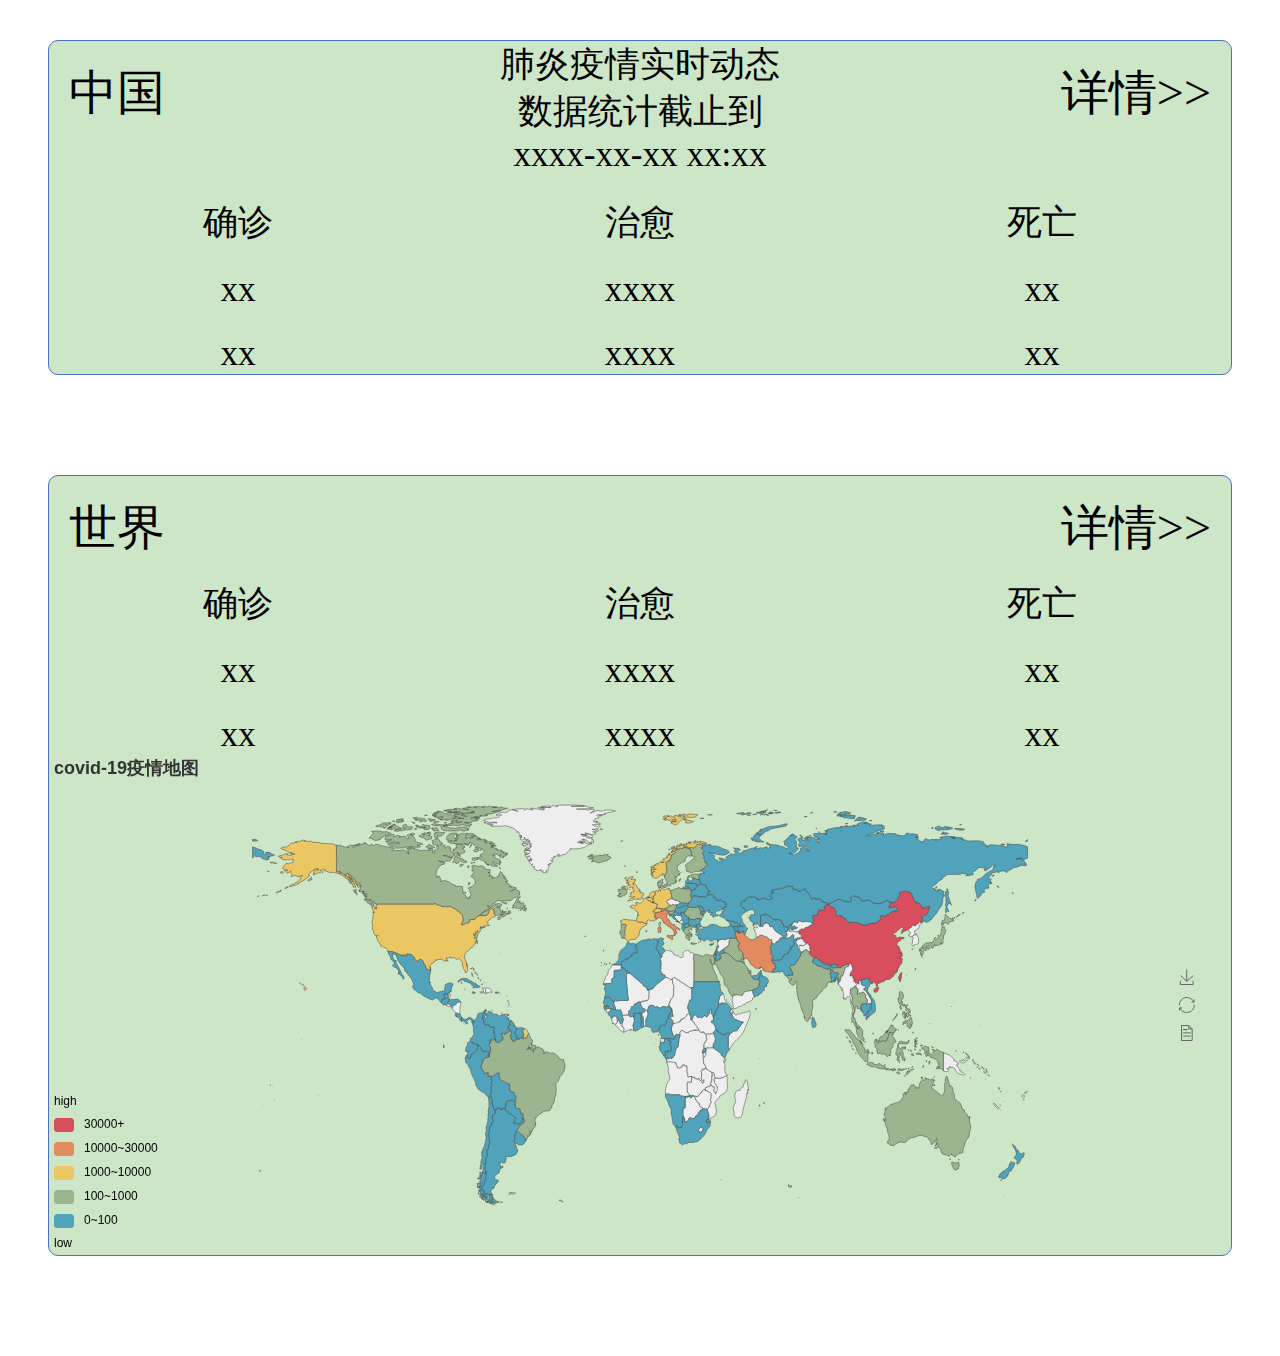
==== web/index.html @ 3ab9ed7e "update web" ====
<!DOCTYPE html>
<html>
<head>
    <meta charset="UTF-8">
    <title>2019-nCov</title>
    <script src="index.js"></script>
    <link rel="stylesheet" href="index.css">
</head>
<body>
    <main>
        <div class="total grid">
                <div class="col-3 China">中国</div>
                <div class="col-1">肺炎疫情实时动态<br>数据统计截止到<br>xxxx-xx-xx xx:xx</div>
                <div class="col-3 detail">详情>></div>
                <div class="col-3">确诊</div>
                <div class="col-3">治愈</div>
                <div class="col-3">死亡</div>
                <div class="col-3">xx</div>
                <div class="col-3">xxxx</div>
                <div class="col-3">xx</div>
                <div class="col-3">xx</div>
                <div class="col-3">xxxx</div>
                <div class="col-3">xx</div>
        </div>
        <div class="total">
            <div class="grid">
            <div class="col-3 China">世界</div>
            <div class="col-1"><br><br></div>
            <div class="col-3 detail">详情>></div>
            <div class="col-3">确诊</div>
            <div class="col-3">治愈</div>   
            <div class="col-3">死亡</div>
            <div class="col-3">xx</div>
            <div class="col-3">xxxx</div>
            <div class="col-3">xx</div>
            <div class="col-3">xx</div>
            <div class="col-3">xxxx</div>
            <div class="col-3">xx</div>
            </div>
            <html class="html">
            <head>
                <meta charset="UTF-8">
                <title>Echarts</title>
                <script type="text/javascript">
            
            /*
            * Licensed to the Apache Software Foundation (ASF) under one
            * or more contributor license agreements.  See the NOTICE file
            * distributed with this work for additional information
            * regarding copyright ownership.  The ASF licenses this file
            * to you under the Apache License, Version 2.0 (the
            * "License"); you may not use this file except in compliance
            * with the License.  You may obtain a copy of the License at
            *
            *   http://www.apache.org/licenses/LICENSE-2.0
            *
            * Unless required by applicable law or agreed to in writing,
            * software distributed under the License is distributed on an
            * "AS IS" BASIS, WITHOUT WARRANTIES OR CONDITIONS OF ANY
            * KIND, either express or implied.  See the License for the
            * specific language governing permissions and limitations
            * under the License.
            */
            
            !function(t,e){"object"==typeof exports&&"undefined"!=typeof module?e(exports):"function"==typeof define&&define.amd?define(["exports"],e):e(t.echarts={})}(this,function(t){"use strict";function e(t,e){"createCanvas"===t&&(v_=null),g_[t]=e}function i(t){if(null==t||"object"!=typeof t)return t;var e=t,n=l_.call(t);if("[object Array]"===n){if(!O(t)){e=[];for(var o=0,a=t.length;o<a;o++)e[o]=i(t[o])}}else if(s_[n]){if(!O(t)){var r=t.constructor;if(t.constructor.from)e=r.from(t);else{e=new r(t.length);for(var o=0,a=t.length;o<a;o++)e[o]=i(t[o])}}}else if(!r_[n]&&!O(t)&&!M(t)){e={};for(var s in t)t.hasOwnProperty(s)&&(e[s]=i(t[s]))}return e}function n(t,e,o){if(!w(e)||!w(t))return o?i(e):t;for(var a in e)if(e.hasOwnProperty(a)){var r=t[a],s=e[a];!w(s)||!w(r)||y(s)||y(r)||M(s)||M(r)||b(s)||b(r)||O(s)||O(r)?!o&&a in t||(t[a]=i(e[a],!0)):n(r,s,o)}return t}function o(t,e){for(var i=t[0],o=1,a=t.length;o<a;o++)i=n(i,t[o],e);return i}function a(t,e){for(var i in e)e.hasOwnProperty(i)&&(t[i]=e[i]);return t}function r(t,e,i){for(var n in e)e.hasOwnProperty(n)&&(i?null!=e[n]:null==t[n])&&(t[n]=e[n]);return t}function s(){return v_||(v_=m_().getContext("2d")),v_}function l(t,e){if(t){if(t.indexOf)return t.indexOf(e);for(var i=0,n=t.length;i<n;i++)if(t[i]===e)return i}return-1}function u(t,e){function i(){}var n=t.prototype;i.prototype=e.prototype,t.prototype=new i;for(var o in n)t.prototype[o]=n[o];t.prototype.constructor=t,t.superClass=e}function h(t,e,i){r(t="prototype"in t?t.prototype:t,e="prototype"in e?e.prototype:e,i)}function c(t){if(t)return"string"!=typeof t&&"number"==typeof t.length}function d(t,e,i){if(t&&e)if(t.forEach&&t.forEach===h_)t.forEach(e,i);else if(t.length===+t.length)for(var n=0,o=t.length;n<o;n++)e.call(i,t[n],n,t);else for(var a in t)t.hasOwnProperty(a)&&e.call(i,t[a],a,t)}function f(t,e,i){if(t&&e){if(t.map&&t.map===f_)return t.map(e,i);for(var n=[],o=0,a=t.length;o<a;o++)n.push(e.call(i,t[o],o,t));return n}}function p(t,e,i,n){if(t&&e){if(t.reduce&&t.reduce===p_)return t.reduce(e,i,n);for(var o=0,a=t.length;o<a;o++)i=e.call(n,i,t[o],o,t);return i}}function g(t,e,i){if(t&&e){if(t.filter&&t.filter===c_)return t.filter(e,i);for(var n=[],o=0,a=t.length;o<a;o++)e.call(i,t[o],o,t)&&n.push(t[o]);return n}}function m(t,e){var i=d_.call(arguments,2);return function(){return t.apply(e,i.concat(d_.call(arguments)))}}function v(t){var e=d_.call(arguments,1);return function(){return t.apply(this,e.concat(d_.call(arguments)))}}function y(t){return"[object Array]"===l_.call(t)}function x(t){return"function"==typeof t}function _(t){return"[object String]"===l_.call(t)}function w(t){var e=typeof t;return"function"===e||!!t&&"object"==e}function b(t){return!!r_[l_.call(t)]}function S(t){return!!s_[l_.call(t)]}function M(t){return"object"==typeof t&&"number"==typeof t.nodeType&&"object"==typeof t.ownerDocument}function I(t){return t!==t}function T(t){for(var e=0,i=arguments.length;e<i;e++)if(null!=arguments[e])return arguments[e]}function D(t,e){return null!=t?t:e}function A(t,e,i){return null!=t?t:null!=e?e:i}function C(){return Function.call.apply(d_,arguments)}function L(t){if("number"==typeof t)return[t,t,t,t];var e=t.length;return 2===e?[t[0],t[1],t[0],t[1]]:3===e?[t[0],t[1],t[2],t[1]]:t}function k(t,e){if(!t)throw new Error(e)}function P(t){return null==t?null:"function"==typeof t.trim?t.trim():t.replace(/^[\s\uFEFF\xA0]+|[\s\uFEFF\xA0]+$/g,"")}function N(t){t[y_]=!0}function O(t){return t[y_]}function E(t){function e(t,e){i?n.set(t,e):n.set(e,t)}var i=y(t),n=this;t instanceof E?t.each(e):t&&d(t,e)}function R(t){return new E(t)}function z(t,e){for(var i=new t.constructor(t.length+e.length),n=0;n<t.length;n++)i[n]=t[n];var o=t.length;for(n=0;n<e.length;n++)i[n+o]=e[n];return i}function B(){}function V(t,e){var i=new __(2);return null==t&&(t=0),null==e&&(e=0),i[0]=t,i[1]=e,i}function G(t,e){return t[0]=e[0],t[1]=e[1],t}function W(t){var e=new __(2);return e[0]=t[0],e[1]=t[1],e}function F(t,e,i){return t[0]=e,t[1]=i,t}function H(t,e,i){return t[0]=e[0]+i[0],t[1]=e[1]+i[1],t}function Z(t,e,i,n){return t[0]=e[0]+i[0]*n,t[1]=e[1]+i[1]*n,t}function U(t,e,i){return t[0]=e[0]-i[0],t[1]=e[1]-i[1],t}function X(t){return Math.sqrt(j(t))}function j(t){return t[0]*t[0]+t[1]*t[1]}function Y(t,e,i){return t[0]=e[0]*i,t[1]=e[1]*i,t}function q(t,e){var i=X(e);return 0===i?(t[0]=0,t[1]=0):(t[0]=e[0]/i,t[1]=e[1]/i),t}function K(t,e){return Math.sqrt((t[0]-e[0])*(t[0]-e[0])+(t[1]-e[1])*(t[1]-e[1]))}function $(t,e){return(t[0]-e[0])*(t[0]-e[0])+(t[1]-e[1])*(t[1]-e[1])}function J(t,e,i,n){return t[0]=e[0]+n*(i[0]-e[0]),t[1]=e[1]+n*(i[1]-e[1]),t}function Q(t,e,i){var n=e[0],o=e[1];return t[0]=i[0]*n+i[2]*o+i[4],t[1]=i[1]*n+i[3]*o+i[5],t}function tt(t,e,i){return t[0]=Math.min(e[0],i[0]),t[1]=Math.min(e[1],i[1]),t}function et(t,e,i){return t[0]=Math.max(e[0],i[0]),t[1]=Math.max(e[1],i[1]),t}function it(){this.on("mousedown",this._dragStart,this),this.on("mousemove",this._drag,this),this.on("mouseup",this._dragEnd,this),this.on("globalout",this._dragEnd,this)}function nt(t,e){return{target:t,topTarget:e&&e.topTarget}}function ot(t,e,i){return{type:t,event:i,target:e.target,topTarget:e.topTarget,cancelBubble:!1,offsetX:i.zrX,offsetY:i.zrY,gestureEvent:i.gestureEvent,pinchX:i.pinchX,pinchY:i.pinchY,pinchScale:i.pinchScale,wheelDelta:i.zrDelta,zrByTouch:i.zrByTouch,which:i.which}}function at(){}function rt(t,e,i){if(t[t.rectHover?"rectContain":"contain"](e,i)){for(var n,o=t;o;){if(o.clipPath&&!o.clipPath.contain(e,i))return!1;o.silent&&(n=!0),o=o.parent}return!n||A_}return!1}function st(){var t=new k_(6);return lt(t),t}function lt(t){return t[0]=1,t[1]=0,t[2]=0,t[3]=1,t[4]=0,t[5]=0,t}function ut(t,e){return t[0]=e[0],t[1]=e[1],t[2]=e[2],t[3]=e[3],t[4]=e[4],t[5]=e[5],t}function ht(t,e,i){var n=e[0]*i[0]+e[2]*i[1],o=e[1]*i[0]+e[3]*i[1],a=e[0]*i[2]+e[2]*i[3],r=e[1]*i[2]+e[3]*i[3],s=e[0]*i[4]+e[2]*i[5]+e[4],l=e[1]*i[4]+e[3]*i[5]+e[5];return t[0]=n,t[1]=o,t[2]=a,t[3]=r,t[4]=s,t[5]=l,t}function ct(t,e,i){return t[0]=e[0],t[1]=e[1],t[2]=e[2],t[3]=e[3],t[4]=e[4]+i[0],t[5]=e[5]+i[1],t}function dt(t,e,i){var n=e[0],o=e[2],a=e[4],r=e[1],s=e[3],l=e[5],u=Math.sin(i),h=Math.cos(i);return t[0]=n*h+r*u,t[1]=-n*u+r*h,t[2]=o*h+s*u,t[3]=-o*u+h*s,t[4]=h*a+u*l,t[5]=h*l-u*a,t}function ft(t,e,i){var n=i[0],o=i[1];return t[0]=e[0]*n,t[1]=e[1]*o,t[2]=e[2]*n,t[3]=e[3]*o,t[4]=e[4]*n,t[5]=e[5]*o,t}function pt(t,e){var i=e[0],n=e[2],o=e[4],a=e[1],r=e[3],s=e[5],l=i*r-a*n;return l?(l=1/l,t[0]=r*l,t[1]=-a*l,t[2]=-n*l,t[3]=i*l,t[4]=(n*s-r*o)*l,t[5]=(a*o-i*s)*l,t):null}function gt(t){var e=st();return ut(e,t),e}function mt(t){return t>O_||t<-O_}function vt(t){this._target=t.target,this._life=t.life||1e3,this._delay=t.delay||0,this._initialized=!1,this.loop=null!=t.loop&&t.loop,this.gap=t.gap||0,this.easing=t.easing||"Linear",this.onframe=t.onframe,this.ondestroy=t.ondestroy,this.onrestart=t.onrestart,this._pausedTime=0,this._paused=!1}function yt(t){return(t=Math.round(t))<0?0:t>255?255:t}function xt(t){return(t=Math.round(t))<0?0:t>360?360:t}function _t(t){return t<0?0:t>1?1:t}function wt(t){return yt(t.length&&"%"===t.charAt(t.length-1)?parseFloat(t)/100*255:parseInt(t,10))}function bt(t){return _t(t.length&&"%"===t.charAt(t.length-1)?parseFloat(t)/100:parseFloat(t))}function St(t,e,i){return i<0?i+=1:i>1&&(i-=1),6*i<1?t+(e-t)*i*6:2*i<1?e:3*i<2?t+(e-t)*(2/3-i)*6:t}function Mt(t,e,i){return t+(e-t)*i}function It(t,e,i,n,o){return t[0]=e,t[1]=i,t[2]=n,t[3]=o,t}function Tt(t,e){return t[0]=e[0],t[1]=e[1],t[2]=e[2],t[3]=e[3],t}function Dt(t,e){X_&&Tt(X_,e),X_=U_.put(t,X_||e.slice())}function At(t,e){if(t){e=e||[];var i=U_.get(t);if(i)return Tt(e,i);var n=(t+="").replace(/ /g,"").toLowerCase();if(n in Z_)return Tt(e,Z_[n]),Dt(t,e),e;if("#"!==n.charAt(0)){var o=n.indexOf("("),a=n.indexOf(")");if(-1!==o&&a+1===n.length){var r=n.substr(0,o),s=n.substr(o+1,a-(o+1)).split(","),l=1;switch(r){case"rgba":if(4!==s.length)return void It(e,0,0,0,1);l=bt(s.pop());case"rgb":return 3!==s.length?void It(e,0,0,0,1):(It(e,wt(s[0]),wt(s[1]),wt(s[2]),l),Dt(t,e),e);case"hsla":return 4!==s.length?void It(e,0,0,0,1):(s[3]=bt(s[3]),Ct(s,e),Dt(t,e),e);case"hsl":return 3!==s.length?void It(e,0,0,0,1):(Ct(s,e),Dt(t,e),e);default:return}}It(e,0,0,0,1)}else{if(4===n.length)return(u=parseInt(n.substr(1),16))>=0&&u<=4095?(It(e,(3840&u)>>4|(3840&u)>>8,240&u|(240&u)>>4,15&u|(15&u)<<4,1),Dt(t,e),e):void It(e,0,0,0,1);if(7===n.length){var u=parseInt(n.substr(1),16);return u>=0&&u<=16777215?(It(e,(16711680&u)>>16,(65280&u)>>8,255&u,1),Dt(t,e),e):void It(e,0,0,0,1)}}}}function Ct(t,e){var i=(parseFloat(t[0])%360+360)%360/360,n=bt(t[1]),o=bt(t[2]),a=o<=.5?o*(n+1):o+n-o*n,r=2*o-a;return e=e||[],It(e,yt(255*St(r,a,i+1/3)),yt(255*St(r,a,i)),yt(255*St(r,a,i-1/3)),1),4===t.length&&(e[3]=t[3]),e}function Lt(t){if(t){var e,i,n=t[0]/255,o=t[1]/255,a=t[2]/255,r=Math.min(n,o,a),s=Math.max(n,o,a),l=s-r,u=(s+r)/2;if(0===l)e=0,i=0;else{i=u<.5?l/(s+r):l/(2-s-r);var h=((s-n)/6+l/2)/l,c=((s-o)/6+l/2)/l,d=((s-a)/6+l/2)/l;n===s?e=d-c:o===s?e=1/3+h-d:a===s&&(e=2/3+c-h),e<0&&(e+=1),e>1&&(e-=1)}var f=[360*e,i,u];return null!=t[3]&&f.push(t[3]),f}}function kt(t,e){var i=At(t);if(i){for(var n=0;n<3;n++)i[n]=e<0?i[n]*(1-e)|0:(255-i[n])*e+i[n]|0,i[n]>255?i[n]=255:t[n]<0&&(i[n]=0);return zt(i,4===i.length?"rgba":"rgb")}}function Pt(t){var e=At(t);if(e)return((1<<24)+(e[0]<<16)+(e[1]<<8)+ +e[2]).toString(16).slice(1)}function Nt(t,e,i){if(e&&e.length&&t>=0&&t<=1){i=i||[];var n=t*(e.length-1),o=Math.floor(n),a=Math.ceil(n),r=e[o],s=e[a],l=n-o;return i[0]=yt(Mt(r[0],s[0],l)),i[1]=yt(Mt(r[1],s[1],l)),i[2]=yt(Mt(r[2],s[2],l)),i[3]=_t(Mt(r[3],s[3],l)),i}}function Ot(t,e,i){if(e&&e.length&&t>=0&&t<=1){var n=t*(e.length-1),o=Math.floor(n),a=Math.ceil(n),r=At(e[o]),s=At(e[a]),l=n-o,u=zt([yt(Mt(r[0],s[0],l)),yt(Mt(r[1],s[1],l)),yt(Mt(r[2],s[2],l)),_t(Mt(r[3],s[3],l))],"rgba");return i?{color:u,leftIndex:o,rightIndex:a,value:n}:u}}function Et(t,e,i,n){if(t=At(t))return t=Lt(t),null!=e&&(t[0]=xt(e)),null!=i&&(t[1]=bt(i)),null!=n&&(t[2]=bt(n)),zt(Ct(t),"rgba")}function Rt(t,e){if((t=At(t))&&null!=e)return t[3]=_t(e),zt(t,"rgba")}function zt(t,e){if(t&&t.length){var i=t[0]+","+t[1]+","+t[2];return"rgba"!==e&&"hsva"!==e&&"hsla"!==e||(i+=","+t[3]),e+"("+i+")"}}function Bt(t,e){return t[e]}function Vt(t,e,i){t[e]=i}function Gt(t,e,i){return(e-t)*i+t}function Wt(t,e,i){return i>.5?e:t}function Ft(t,e,i,n,o){var a=t.length;if(1==o)for(s=0;s<a;s++)n[s]=Gt(t[s],e[s],i);else for(var r=a&&t[0].length,s=0;s<a;s++)for(var l=0;l<r;l++)n[s][l]=Gt(t[s][l],e[s][l],i)}function Ht(t,e,i){var n=t.length,o=e.length;if(n!==o)if(n>o)t.length=o;else for(r=n;r<o;r++)t.push(1===i?e[r]:K_.call(e[r]));for(var a=t[0]&&t[0].length,r=0;r<t.length;r++)if(1===i)isNaN(t[r])&&(t[r]=e[r]);else for(var s=0;s<a;s++)isNaN(t[r][s])&&(t[r][s]=e[r][s])}function Zt(t,e,i){if(t===e)return!0;var n=t.length;if(n!==e.length)return!1;if(1===i){for(a=0;a<n;a++)if(t[a]!==e[a])return!1}else for(var o=t[0].length,a=0;a<n;a++)for(var r=0;r<o;r++)if(t[a][r]!==e[a][r])return!1;return!0}function Ut(t,e,i,n,o,a,r,s,l){var u=t.length;if(1==l)for(c=0;c<u;c++)s[c]=Xt(t[c],e[c],i[c],n[c],o,a,r);else for(var h=t[0].length,c=0;c<u;c++)for(var d=0;d<h;d++)s[c][d]=Xt(t[c][d],e[c][d],i[c][d],n[c][d],o,a,r)}function Xt(t,e,i,n,o,a,r){var s=.5*(i-t),l=.5*(n-e);return(2*(e-i)+s+l)*r+(-3*(e-i)-2*s-l)*a+s*o+e}function jt(t){if(c(t)){var e=t.length;if(c(t[0])){for(var i=[],n=0;n<e;n++)i.push(K_.call(t[n]));return i}return K_.call(t)}return t}function Yt(t){return t[0]=Math.floor(t[0]),t[1]=Math.floor(t[1]),t[2]=Math.floor(t[2]),"rgba("+t.join(",")+")"}function qt(t){var e=t[t.length-1].value;return c(e&&e[0])?2:1}function Kt(t,e,i,n,o,a){var r=t._getter,s=t._setter,l="spline"===e,u=n.length;if(u){var h,d=c(n[0].value),f=!1,p=!1,g=d?qt(n):0;n.sort(function(t,e){return t.time-e.time}),h=n[u-1].time;for(var m=[],v=[],y=n[0].value,x=!0,_=0;_<u;_++){m.push(n[_].time/h);var w=n[_].value;if(d&&Zt(w,y,g)||!d&&w===y||(x=!1),y=w,"string"==typeof w){var b=At(w);b?(w=b,f=!0):p=!0}v.push(w)}if(a||!x){for(var S=v[u-1],_=0;_<u-1;_++)d?Ht(v[_],S,g):!isNaN(v[_])||isNaN(S)||p||f||(v[_]=S);d&&Ht(r(t._target,o),S,g);var M,I,T,D,A,C,L=0,k=0;if(f)var P=[0,0,0,0];var N=new vt({target:t._target,life:h,loop:t._loop,delay:t._delay,onframe:function(t,e){var i;if(e<0)i=0;else if(e<k){for(i=M=Math.min(L+1,u-1);i>=0&&!(m[i]<=e);i--);i=Math.min(i,u-2)}else{for(i=L;i<u&&!(m[i]>e);i++);i=Math.min(i-1,u-2)}L=i,k=e;var n=m[i+1]-m[i];if(0!==n)if(I=(e-m[i])/n,l)if(D=v[i],T=v[0===i?i:i-1],A=v[i>u-2?u-1:i+1],C=v[i>u-3?u-1:i+2],d)Ut(T,D,A,C,I,I*I,I*I*I,r(t,o),g);else{if(f)a=Ut(T,D,A,C,I,I*I,I*I*I,P,1),a=Yt(P);else{if(p)return Wt(D,A,I);a=Xt(T,D,A,C,I,I*I,I*I*I)}s(t,o,a)}else if(d)Ft(v[i],v[i+1],I,r(t,o),g);else{var a;if(f)Ft(v[i],v[i+1],I,P,1),a=Yt(P);else{if(p)return Wt(v[i],v[i+1],I);a=Gt(v[i],v[i+1],I)}s(t,o,a)}},ondestroy:i});return e&&"spline"!==e&&(N.easing=e),N}}}function $t(t,e,i,n){i<0&&(t+=i,i=-i),n<0&&(e+=n,n=-n),this.x=t,this.y=e,this.width=i,this.height=n}function Jt(t){for(var e=0;t>=lw;)e|=1&t,t>>=1;return t+e}function Qt(t,e,i,n){var o=e+1;if(o===i)return 1;if(n(t[o++],t[e])<0){for(;o<i&&n(t[o],t[o-1])<0;)o++;te(t,e,o)}else for(;o<i&&n(t[o],t[o-1])>=0;)o++;return o-e}function te(t,e,i){for(i--;e<i;){var n=t[e];t[e++]=t[i],t[i--]=n}}function ee(t,e,i,n,o){for(n===e&&n++;n<i;n++){for(var a,r=t[n],s=e,l=n;s<l;)o(r,t[a=s+l>>>1])<0?l=a:s=a+1;var u=n-s;switch(u){case 3:t[s+3]=t[s+2];case 2:t[s+2]=t[s+1];case 1:t[s+1]=t[s];break;default:for(;u>0;)t[s+u]=t[s+u-1],u--}t[s]=r}}function ie(t,e,i,n,o,a){var r=0,s=0,l=1;if(a(t,e[i+o])>0){for(s=n-o;l<s&&a(t,e[i+o+l])>0;)r=l,(l=1+(l<<1))<=0&&(l=s);l>s&&(l=s),r+=o,l+=o}else{for(s=o+1;l<s&&a(t,e[i+o-l])<=0;)r=l,(l=1+(l<<1))<=0&&(l=s);l>s&&(l=s);var u=r;r=o-l,l=o-u}for(r++;r<l;){var h=r+(l-r>>>1);a(t,e[i+h])>0?r=h+1:l=h}return l}function ne(t,e,i,n,o,a){var r=0,s=0,l=1;if(a(t,e[i+o])<0){for(s=o+1;l<s&&a(t,e[i+o-l])<0;)r=l,(l=1+(l<<1))<=0&&(l=s);l>s&&(l=s);var u=r;r=o-l,l=o-u}else{for(s=n-o;l<s&&a(t,e[i+o+l])>=0;)r=l,(l=1+(l<<1))<=0&&(l=s);l>s&&(l=s),r+=o,l+=o}for(r++;r<l;){var h=r+(l-r>>>1);a(t,e[i+h])<0?l=h:r=h+1}return l}function oe(t,e){function i(i){var s=a[i],u=r[i],h=a[i+1],c=r[i+1];r[i]=u+c,i===l-3&&(a[i+1]=a[i+2],r[i+1]=r[i+2]),l--;var d=ne(t[h],t,s,u,0,e);s+=d,0!==(u-=d)&&0!==(c=ie(t[s+u-1],t,h,c,c-1,e))&&(u<=c?n(s,u,h,c):o(s,u,h,c))}function n(i,n,o,a){var r=0;for(r=0;r<n;r++)u[r]=t[i+r];var l=0,h=o,c=i;if(t[c++]=t[h++],0!=--a)if(1!==n){for(var d,f,p,g=s;;){d=0,f=0,p=!1;do{if(e(t[h],u[l])<0){if(t[c++]=t[h++],f++,d=0,0==--a){p=!0;break}}else if(t[c++]=u[l++],d++,f=0,1==--n){p=!0;break}}while((d|f)<g);if(p)break;do{if(0!==(d=ne(t[h],u,l,n,0,e))){for(r=0;r<d;r++)t[c+r]=u[l+r];if(c+=d,l+=d,(n-=d)<=1){p=!0;break}}if(t[c++]=t[h++],0==--a){p=!0;break}if(0!==(f=ie(u[l],t,h,a,0,e))){for(r=0;r<f;r++)t[c+r]=t[h+r];if(c+=f,h+=f,0===(a-=f)){p=!0;break}}if(t[c++]=u[l++],1==--n){p=!0;break}g--}while(d>=uw||f>=uw);if(p)break;g<0&&(g=0),g+=2}if((s=g)<1&&(s=1),1===n){for(r=0;r<a;r++)t[c+r]=t[h+r];t[c+a]=u[l]}else{if(0===n)throw new Error;for(r=0;r<n;r++)t[c+r]=u[l+r]}}else{for(r=0;r<a;r++)t[c+r]=t[h+r];t[c+a]=u[l]}else for(r=0;r<n;r++)t[c+r]=u[l+r]}function o(i,n,o,a){var r=0;for(r=0;r<a;r++)u[r]=t[o+r];var l=i+n-1,h=a-1,c=o+a-1,d=0,f=0;if(t[c--]=t[l--],0!=--n)if(1!==a){for(var p=s;;){var g=0,m=0,v=!1;do{if(e(u[h],t[l])<0){if(t[c--]=t[l--],g++,m=0,0==--n){v=!0;break}}else if(t[c--]=u[h--],m++,g=0,1==--a){v=!0;break}}while((g|m)<p);if(v)break;do{if(0!=(g=n-ne(u[h],t,i,n,n-1,e))){for(n-=g,f=(c-=g)+1,d=(l-=g)+1,r=g-1;r>=0;r--)t[f+r]=t[d+r];if(0===n){v=!0;break}}if(t[c--]=u[h--],1==--a){v=!0;break}if(0!=(m=a-ie(t[l],u,0,a,a-1,e))){for(a-=m,f=(c-=m)+1,d=(h-=m)+1,r=0;r<m;r++)t[f+r]=u[d+r];if(a<=1){v=!0;break}}if(t[c--]=t[l--],0==--n){v=!0;break}p--}while(g>=uw||m>=uw);if(v)break;p<0&&(p=0),p+=2}if((s=p)<1&&(s=1),1===a){for(f=(c-=n)+1,d=(l-=n)+1,r=n-1;r>=0;r--)t[f+r]=t[d+r];t[c]=u[h]}else{if(0===a)throw new Error;for(d=c-(a-1),r=0;r<a;r++)t[d+r]=u[r]}}else{for(f=(c-=n)+1,d=(l-=n)+1,r=n-1;r>=0;r--)t[f+r]=t[d+r];t[c]=u[h]}else for(d=c-(a-1),r=0;r<a;r++)t[d+r]=u[r]}var a,r,s=uw,l=0,u=[];a=[],r=[],this.mergeRuns=function(){for(;l>1;){var t=l-2;if(t>=1&&r[t-1]<=r[t]+r[t+1]||t>=2&&r[t-2]<=r[t]+r[t-1])r[t-1]<r[t+1]&&t--;else if(r[t]>r[t+1])break;i(t)}},this.forceMergeRuns=function(){for(;l>1;){var t=l-2;t>0&&r[t-1]<r[t+1]&&t--,i(t)}},this.pushRun=function(t,e){a[l]=t,r[l]=e,l+=1}}function ae(t,e,i,n){i||(i=0),n||(n=t.length);var o=n-i;if(!(o<2)){var a=0;if(o<lw)return a=Qt(t,i,n,e),void ee(t,i,n,i+a,e);var r=new oe(t,e),s=Jt(o);do{if((a=Qt(t,i,n,e))<s){var l=o;l>s&&(l=s),ee(t,i,i+l,i+a,e),a=l}r.pushRun(i,a),r.mergeRuns(),o-=a,i+=a}while(0!==o);r.forceMergeRuns()}}function re(t,e){return t.zlevel===e.zlevel?t.z===e.z?t.z2-e.z2:t.z-e.z:t.zlevel-e.zlevel}function se(t,e,i){var n=null==e.x?0:e.x,o=null==e.x2?1:e.x2,a=null==e.y?0:e.y,r=null==e.y2?0:e.y2;return e.global||(n=n*i.width+i.x,o=o*i.width+i.x,a=a*i.height+i.y,r=r*i.height+i.y),n=isNaN(n)?0:n,o=isNaN(o)?1:o,a=isNaN(a)?0:a,r=isNaN(r)?0:r,t.createLinearGradient(n,a,o,r)}function le(t,e,i){var n=i.width,o=i.height,a=Math.min(n,o),r=null==e.x?.5:e.x,s=null==e.y?.5:e.y,l=null==e.r?.5:e.r;return e.global||(r=r*n+i.x,s=s*o+i.y,l*=a),t.createRadialGradient(r,s,0,r,s,l)}function ue(){return!1}function he(t,e,i){var n=m_(),o=e.getWidth(),a=e.getHeight(),r=n.style;return r&&(r.position="absolute",r.left=0,r.top=0,r.width=o+"px",r.height=a+"px",n.setAttribute("data-zr-dom-id",t)),n.width=o*i,n.height=a*i,n}function ce(t){if("string"==typeof t){var e=ww.get(t);return e&&e.image}return t}function de(t,e,i,n,o){if(t){if("string"==typeof t){if(e&&e.__zrImageSrc===t||!i)return e;var a=ww.get(t),r={hostEl:i,cb:n,cbPayload:o};return a?!pe(e=a.image)&&a.pending.push(r):(!e&&(e=new Image),e.onload=fe,ww.put(t,e.__cachedImgObj={image:e,pending:[r]}),e.src=e.__zrImageSrc=t),e}return t}return e}function fe(){var t=this.__cachedImgObj;this.onload=this.__cachedImgObj=null;for(var e=0;e<t.pending.length;e++){var i=t.pending[e],n=i.cb;n&&n(this,i.cbPayload),i.hostEl.dirty()}t.pending.length=0}function pe(t){return t&&t.width&&t.height}function ge(t,e){var i=t+":"+(e=e||Tw);if(bw[i])return bw[i];for(var n=(t+"").split("\n"),o=0,a=0,r=n.length;a<r;a++)o=Math.max(De(n[a],e).width,o);return Sw>Mw&&(Sw=0,bw={}),Sw++,bw[i]=o,o}function me(t,e,i,n,o,a,r){return a?ye(t,e,i,n,o,a,r):ve(t,e,i,n,o,r)}function ve(t,e,i,n,o,a){var r=Ae(t,e,o,a),s=ge(t,e);o&&(s+=o[1]+o[3]);var l=r.outerHeight,u=new $t(xe(0,s,i),_e(0,l,n),s,l);return u.lineHeight=r.lineHeight,u}function ye(t,e,i,n,o,a,r){var s=Ce(t,{rich:a,truncate:r,font:e,textAlign:i,textPadding:o}),l=s.outerWidth,u=s.outerHeight;return new $t(xe(0,l,i),_e(0,u,n),l,u)}function xe(t,e,i){return"right"===i?t-=e:"center"===i&&(t-=e/2),t}function _e(t,e,i){return"middle"===i?t-=e/2:"bottom"===i&&(t-=e),t}function we(t,e,i){var n=e.x,o=e.y,a=e.height,r=e.width,s=a/2,l="left",u="top";switch(t){case"left":n-=i,o+=s,l="right",u="middle";break;case"right":n+=i+r,o+=s,u="middle";break;case"top":n+=r/2,o-=i,l="center",u="bottom";break;case"bottom":n+=r/2,o+=a+i,l="center";break;case"inside":n+=r/2,o+=s,l="center",u="middle";break;case"insideLeft":n+=i,o+=s,u="middle";break;case"insideRight":n+=r-i,o+=s,l="right",u="middle";break;case"insideTop":n+=r/2,o+=i,l="center";break;case"insideBottom":n+=r/2,o+=a-i,l="center",u="bottom";break;case"insideTopLeft":n+=i,o+=i;break;case"insideTopRight":n+=r-i,o+=i,l="right";break;case"insideBottomLeft":n+=i,o+=a-i,u="bottom";break;case"insideBottomRight":n+=r-i,o+=a-i,l="right",u="bottom"}return{x:n,y:o,textAlign:l,textVerticalAlign:u}}function be(t,e,i,n,o){if(!e)return"";var a=(t+"").split("\n");o=Se(e,i,n,o);for(var r=0,s=a.length;r<s;r++)a[r]=Me(a[r],o);return a.join("\n")}function Se(t,e,i,n){(n=a({},n)).font=e;var i=D(i,"...");n.maxIterations=D(n.maxIterations,2);var o=n.minChar=D(n.minChar,0);n.cnCharWidth=ge("国",e);var r=n.ascCharWidth=ge("a",e);n.placeholder=D(n.placeholder,"");for(var s=t=Math.max(0,t-1),l=0;l<o&&s>=r;l++)s-=r;var u=ge(i);return u>s&&(i="",u=0),s=t-u,n.ellipsis=i,n.ellipsisWidth=u,n.contentWidth=s,n.containerWidth=t,n}function Me(t,e){var i=e.containerWidth,n=e.font,o=e.contentWidth;if(!i)return"";var a=ge(t,n);if(a<=i)return t;for(var r=0;;r++){if(a<=o||r>=e.maxIterations){t+=e.ellipsis;break}var s=0===r?Ie(t,o,e.ascCharWidth,e.cnCharWidth):a>0?Math.floor(t.length*o/a):0;a=ge(t=t.substr(0,s),n)}return""===t&&(t=e.placeholder),t}function Ie(t,e,i,n){for(var o=0,a=0,r=t.length;a<r&&o<e;a++){var s=t.charCodeAt(a);o+=0<=s&&s<=127?i:n}return a}function Te(t){return ge("国",t)}function De(t,e){return Dw.measureText(t,e)}function Ae(t,e,i,n){null!=t&&(t+="");var o=Te(e),a=t?t.split("\n"):[],r=a.length*o,s=r;if(i&&(s+=i[0]+i[2]),t&&n){var l=n.outerHeight,u=n.outerWidth;if(null!=l&&s>l)t="",a=[];else if(null!=u)for(var h=Se(u-(i?i[1]+i[3]:0),e,n.ellipsis,{minChar:n.minChar,placeholder:n.placeholder}),c=0,d=a.length;c<d;c++)a[c]=Me(a[c],h)}return{lines:a,height:r,outerHeight:s,lineHeight:o}}function Ce(t,e){var i={lines:[],width:0,height:0};if(null!=t&&(t+=""),!t)return i;for(var n,o=Iw.lastIndex=0;null!=(n=Iw.exec(t));){var a=n.index;a>o&&Le(i,t.substring(o,a)),Le(i,n[2],n[1]),o=Iw.lastIndex}o<t.length&&Le(i,t.substring(o,t.length));var r=i.lines,s=0,l=0,u=[],h=e.textPadding,c=e.truncate,d=c&&c.outerWidth,f=c&&c.outerHeight;h&&(null!=d&&(d-=h[1]+h[3]),null!=f&&(f-=h[0]+h[2]));for(L=0;L<r.length;L++){for(var p=r[L],g=0,m=0,v=0;v<p.tokens.length;v++){var y=(k=p.tokens[v]).styleName&&e.rich[k.styleName]||{},x=k.textPadding=y.textPadding,_=k.font=y.font||e.font,w=k.textHeight=D(y.textHeight,Te(_));if(x&&(w+=x[0]+x[2]),k.height=w,k.lineHeight=A(y.textLineHeight,e.textLineHeight,w),k.textAlign=y&&y.textAlign||e.textAlign,k.textVerticalAlign=y&&y.textVerticalAlign||"middle",null!=f&&s+k.lineHeight>f)return{lines:[],width:0,height:0};k.textWidth=ge(k.text,_);var b=y.textWidth,S=null==b||"auto"===b;if("string"==typeof b&&"%"===b.charAt(b.length-1))k.percentWidth=b,u.push(k),b=0;else{if(S){b=k.textWidth;var M=y.textBackgroundColor,I=M&&M.image;I&&pe(I=ce(I))&&(b=Math.max(b,I.width*w/I.height))}var T=x?x[1]+x[3]:0;b+=T;var C=null!=d?d-m:null;null!=C&&C<b&&(!S||C<T?(k.text="",k.textWidth=b=0):(k.text=be(k.text,C-T,_,c.ellipsis,{minChar:c.minChar}),k.textWidth=ge(k.text,_),b=k.textWidth+T))}m+=k.width=b,y&&(g=Math.max(g,k.lineHeight))}p.width=m,p.lineHeight=g,s+=g,l=Math.max(l,m)}i.outerWidth=i.width=D(e.textWidth,l),i.outerHeight=i.height=D(e.textHeight,s),h&&(i.outerWidth+=h[1]+h[3],i.outerHeight+=h[0]+h[2]);for(var L=0;L<u.length;L++){var k=u[L],P=k.percentWidth;k.width=parseInt(P,10)/100*l}return i}function Le(t,e,i){for(var n=""===e,o=e.split("\n"),a=t.lines,r=0;r<o.length;r++){var s=o[r],l={styleName:i,text:s,isLineHolder:!s&&!n};if(r)a.push({tokens:[l]});else{var u=(a[a.length-1]||(a[0]={tokens:[]})).tokens,h=u.length;1===h&&u[0].isLineHolder?u[0]=l:(s||!h||n)&&u.push(l)}}}function ke(t){var e=(t.fontSize||t.fontFamily)&&[t.fontStyle,t.fontWeight,(t.fontSize||12)+"px",t.fontFamily||"sans-serif"].join(" ");return e&&P(e)||t.textFont||t.font}function Pe(t,e){var i,n,o,a,r=e.x,s=e.y,l=e.width,u=e.height,h=e.r;l<0&&(r+=l,l=-l),u<0&&(s+=u,u=-u),"number"==typeof h?i=n=o=a=h:h instanceof Array?1===h.length?i=n=o=a=h[0]:2===h.length?(i=o=h[0],n=a=h[1]):3===h.length?(i=h[0],n=a=h[1],o=h[2]):(i=h[0],n=h[1],o=h[2],a=h[3]):i=n=o=a=0;var c;i+n>l&&(i*=l/(c=i+n),n*=l/c),o+a>l&&(o*=l/(c=o+a),a*=l/c),n+o>u&&(n*=u/(c=n+o),o*=u/c),i+a>u&&(i*=u/(c=i+a),a*=u/c),t.moveTo(r+i,s),t.lineTo(r+l-n,s),0!==n&&t.arc(r+l-n,s+n,n,-Math.PI/2,0),t.lineTo(r+l,s+u-o),0!==o&&t.arc(r+l-o,s+u-o,o,0,Math.PI/2),t.lineTo(r+a,s+u),0!==a&&t.arc(r+a,s+u-a,a,Math.PI/2,Math.PI),t.lineTo(r,s+i),0!==i&&t.arc(r+i,s+i,i,Math.PI,1.5*Math.PI)}function Ne(t){return Oe(t),d(t.rich,Oe),t}function Oe(t){if(t){t.font=ke(t);var e=t.textAlign;"middle"===e&&(e="center"),t.textAlign=null==e||Aw[e]?e:"left";var i=t.textVerticalAlign||t.textBaseline;"center"===i&&(i="middle"),t.textVerticalAlign=null==i||Cw[i]?i:"top",t.textPadding&&(t.textPadding=L(t.textPadding))}}function Ee(t,e,i,n,o){n.rich?ze(t,e,i,n,o):Re(t,e,i,n,o)}function Re(t,e,i,n,o){var a=Ue(e,"font",n.font||Tw),r=n.textPadding,s=t.__textCotentBlock;s&&!t.__dirty||(s=t.__textCotentBlock=Ae(i,a,r,n.truncate));var l=s.outerHeight,u=s.lines,h=s.lineHeight,c=Ze(l,n,o),d=c.baseX,f=c.baseY,p=c.textAlign,g=c.textVerticalAlign;Ve(e,n,o,d,f);var m=_e(f,l,g),v=d,y=m,x=We(n);if(x||r){var _=ge(i,a);r&&(_+=r[1]+r[3]);var w=xe(d,_,p);x&&Fe(t,e,n,w,m,_,l),r&&(v=qe(d,p,r),y+=r[0])}Ue(e,"textAlign",p||"left"),Ue(e,"textBaseline","middle"),Ue(e,"shadowBlur",n.textShadowBlur||0),Ue(e,"shadowColor",n.textShadowColor||"transparent"),Ue(e,"shadowOffsetX",n.textShadowOffsetX||0),Ue(e,"shadowOffsetY",n.textShadowOffsetY||0),y+=h/2;var b=n.textStrokeWidth,S=Xe(n.textStroke,b),M=je(n.textFill);S&&(Ue(e,"lineWidth",b),Ue(e,"strokeStyle",S)),M&&Ue(e,"fillStyle",M);for(var I=0;I<u.length;I++)S&&e.strokeText(u[I],v,y),M&&e.fillText(u[I],v,y),y+=h}function ze(t,e,i,n,o){var a=t.__textCotentBlock;a&&!t.__dirty||(a=t.__textCotentBlock=Ce(i,n)),Be(t,e,a,n,o)}function Be(t,e,i,n,o){var a=i.width,r=i.outerWidth,s=i.outerHeight,l=n.textPadding,u=Ze(s,n,o),h=u.baseX,c=u.baseY,d=u.textAlign,f=u.textVerticalAlign;Ve(e,n,o,h,c);var p=xe(h,r,d),g=_e(c,s,f),m=p,v=g;l&&(m+=l[3],v+=l[0]);var y=m+a;We(n)&&Fe(t,e,n,p,g,r,s);for(var x=0;x<i.lines.length;x++){for(var _,w=i.lines[x],b=w.tokens,S=b.length,M=w.lineHeight,I=w.width,T=0,D=m,A=y,C=S-1;T<S&&(!(_=b[T]).textAlign||"left"===_.textAlign);)Ge(t,e,_,n,M,v,D,"left"),I-=_.width,D+=_.width,T++;for(;C>=0&&"right"===(_=b[C]).textAlign;)Ge(t,e,_,n,M,v,A,"right"),I-=_.width,A-=_.width,C--;for(D+=(a-(D-m)-(y-A)-I)/2;T<=C;)Ge(t,e,_=b[T],n,M,v,D+_.width/2,"center"),D+=_.width,T++;v+=M}}function Ve(t,e,i,n,o){if(i&&e.textRotation){var a=e.textOrigin;"center"===a?(n=i.width/2+i.x,o=i.height/2+i.y):a&&(n=a[0]+i.x,o=a[1]+i.y),t.translate(n,o),t.rotate(-e.textRotation),t.translate(-n,-o)}}function Ge(t,e,i,n,o,a,r,s){var l=n.rich[i.styleName]||{},u=i.textVerticalAlign,h=a+o/2;"top"===u?h=a+i.height/2:"bottom"===u&&(h=a+o-i.height/2),!i.isLineHolder&&We(l)&&Fe(t,e,l,"right"===s?r-i.width:"center"===s?r-i.width/2:r,h-i.height/2,i.width,i.height);var c=i.textPadding;c&&(r=qe(r,s,c),h-=i.height/2-c[2]-i.textHeight/2),Ue(e,"shadowBlur",A(l.textShadowBlur,n.textShadowBlur,0)),Ue(e,"shadowColor",l.textShadowColor||n.textShadowColor||"transparent"),Ue(e,"shadowOffsetX",A(l.textShadowOffsetX,n.textShadowOffsetX,0)),Ue(e,"shadowOffsetY",A(l.textShadowOffsetY,n.textShadowOffsetY,0)),Ue(e,"textAlign",s),Ue(e,"textBaseline","middle"),Ue(e,"font",i.font||Tw);var d=Xe(l.textStroke||n.textStroke,p),f=je(l.textFill||n.textFill),p=D(l.textStrokeWidth,n.textStrokeWidth);d&&(Ue(e,"lineWidth",p),Ue(e,"strokeStyle",d),e.strokeText(i.text,r,h)),f&&(Ue(e,"fillStyle",f),e.fillText(i.text,r,h))}function We(t){return t.textBackgroundColor||t.textBorderWidth&&t.textBorderColor}function Fe(t,e,i,n,o,a,r){var s=i.textBackgroundColor,l=i.textBorderWidth,u=i.textBorderColor,h=_(s);if(Ue(e,"shadowBlur",i.textBoxShadowBlur||0),Ue(e,"shadowColor",i.textBoxShadowColor||"transparent"),Ue(e,"shadowOffsetX",i.textBoxShadowOffsetX||0),Ue(e,"shadowOffsetY",i.textBoxShadowOffsetY||0),h||l&&u){e.beginPath();var c=i.textBorderRadius;c?Pe(e,{x:n,y:o,width:a,height:r,r:c}):e.rect(n,o,a,r),e.closePath()}if(h)Ue(e,"fillStyle",s),e.fill();else if(w(s)){var d=s.image;(d=de(d,null,t,He,s))&&pe(d)&&e.drawImage(d,n,o,a,r)}l&&u&&(Ue(e,"lineWidth",l),Ue(e,"strokeStyle",u),e.stroke())}function He(t,e){e.image=t}function Ze(t,e,i){var n=e.x||0,o=e.y||0,a=e.textAlign,r=e.textVerticalAlign;if(i){var s=e.textPosition;if(s instanceof Array)n=i.x+Ye(s[0],i.width),o=i.y+Ye(s[1],i.height);else{var l=we(s,i,e.textDistance);n=l.x,o=l.y,a=a||l.textAlign,r=r||l.textVerticalAlign}var u=e.textOffset;u&&(n+=u[0],o+=u[1])}return{baseX:n,baseY:o,textAlign:a,textVerticalAlign:r}}function Ue(t,e,i){return t[e]=dw(t,e,i),t[e]}function Xe(t,e){return null==t||e<=0||"transparent"===t||"none"===t?null:t.image||t.colorStops?"#000":t}function je(t){return null==t||"none"===t?null:t.image||t.colorStops?"#000":t}function Ye(t,e){return"string"==typeof t?t.lastIndexOf("%")>=0?parseFloat(t)/100*e:parseFloat(t):t}function qe(t,e,i){return"right"===e?t-i[1]:"center"===e?t+i[3]/2-i[1]/2:t+i[3]}function Ke(t,e){return null!=t&&(t||e.textBackgroundColor||e.textBorderWidth&&e.textBorderColor||e.textPadding)}function $e(t){t=t||{},nw.call(this,t);for(var e in t)t.hasOwnProperty(e)&&"style"!==e&&(this[e]=t[e]);this.style=new pw(t.style,this),this._rect=null,this.__clipPaths=[]}function Je(t){$e.call(this,t)}function Qe(t){return parseInt(t,10)}function ti(t){return!!t&&(!!t.__builtin__||"function"==typeof t.resize&&"function"==typeof t.refresh)}function ei(t,e,i){return Pw.copy(t.getBoundingRect()),t.transform&&Pw.applyTransform(t.transform),Nw.width=e,Nw.height=i,!Pw.intersect(Nw)}function ii(t,e){if(t==e)return!1;if(!t||!e||t.length!==e.length)return!0;for(var i=0;i<t.length;i++)if(t[i]!==e[i])return!0}function ni(t,e){for(var i=0;i<t.length;i++){var n=t[i];n.setTransform(e),e.beginPath(),n.buildPath(e,n.shape),e.clip(),n.restoreTransform(e)}}function oi(t,e){var i=document.createElement("div");return i.style.cssText=["position:relative","overflow:hidden","width:"+t+"px","height:"+e+"px","padding:0","margin:0","border-width:0"].join(";")+";",i}function ai(t){return t.getBoundingClientRect?t.getBoundingClientRect():{left:0,top:0}}function ri(t,e,i,n){return i=i||{},n||!a_.canvasSupported?si(t,e,i):a_.browser.firefox&&null!=e.layerX&&e.layerX!==e.offsetX?(i.zrX=e.layerX,i.zrY=e.layerY):null!=e.offsetX?(i.zrX=e.offsetX,i.zrY=e.offsetY):si(t,e,i),i}function si(t,e,i){var n=ai(t);i.zrX=e.clientX-n.left,i.zrY=e.clientY-n.top}function li(t,e,i){if(null!=(e=e||window.event).zrX)return e;var n=e.type;if(n&&n.indexOf("touch")>=0){var o="touchend"!=n?e.targetTouches[0]:e.changedTouches[0];o&&ri(t,o,e,i)}else ri(t,e,e,i),e.zrDelta=e.wheelDelta?e.wheelDelta/120:-(e.detail||0)/3;var a=e.button;return null==e.which&&void 0!==a&&Rw.test(e.type)&&(e.which=1&a?1:2&a?3:4&a?2:0),e}function ui(t,e,i){Ew?t.addEventListener(e,i):t.attachEvent("on"+e,i)}function hi(t,e,i){Ew?t.removeEventListener(e,i):t.detachEvent("on"+e,i)}function ci(t){return t.which>1}function di(t){var e=t[1][0]-t[0][0],i=t[1][1]-t[0][1];return Math.sqrt(e*e+i*i)}function fi(t){return[(t[0][0]+t[1][0])/2,(t[0][1]+t[1][1])/2]}function pi(t){return"mousewheel"===t&&a_.browser.firefox?"DOMMouseScroll":t}function gi(t,e,i){var n=t._gestureMgr;"start"===i&&n.clear();var o=n.recognize(e,t.handler.findHover(e.zrX,e.zrY,null).target,t.dom);if("end"===i&&n.clear(),o){var a=o.type;e.gestureEvent=a,t.handler.dispatchToElement({target:o.target},a,o.event)}}function mi(t){t._touching=!0,clearTimeout(t._touchTimer),t._touchTimer=setTimeout(function(){t._touching=!1},700)}function vi(t){var e=t.pointerType;return"pen"===e||"touch"===e}function yi(t){function e(t,e){return function(){if(!e._touching)return t.apply(e,arguments)}}d(Fw,function(e){t._handlers[e]=m(Uw[e],t)}),d(Zw,function(e){t._handlers[e]=m(Uw[e],t)}),d(Ww,function(i){t._handlers[i]=e(Uw[i],t)})}function xi(t){function e(e,i){d(e,function(e){ui(t,pi(e),i._handlers[e])},i)}D_.call(this),this.dom=t,this._touching=!1,this._touchTimer,this._gestureMgr=new Vw,this._handlers={},yi(this),a_.pointerEventsSupported?e(Zw,this):(a_.touchEventsSupported&&e(Fw,this),e(Ww,this))}function _i(t,e){var i=new Kw(n_(),t,e);return qw[i.id]=i,i}function wi(t,e){Yw[t]=e}function bi(t){delete qw[t]}function Si(t){return t instanceof Array?t:null==t?[]:[t]}function Mi(t,e,i){if(t){t[e]=t[e]||{},t.emphasis=t.emphasis||{},t.emphasis[e]=t.emphasis[e]||{};for(var n=0,o=i.length;n<o;n++){var a=i[n];!t.emphasis[e].hasOwnProperty(a)&&t[e].hasOwnProperty(a)&&(t.emphasis[e][a]=t[e][a])}}}function Ii(t){return!Qw(t)||tb(t)||t instanceof Date?t:t.value}function Ti(t){return Qw(t)&&!(t instanceof Array)}function Di(t,e){e=(e||[]).slice();var i=f(t||[],function(t,e){return{exist:t}});return Jw(e,function(t,n){if(Qw(t)){for(o=0;o<i.length;o++)if(!i[o].option&&null!=t.id&&i[o].exist.id===t.id+"")return i[o].option=t,void(e[n]=null);for(var o=0;o<i.length;o++){var a=i[o].exist;if(!(i[o].option||null!=a.id&&null!=t.id||null==t.name||Li(t)||Li(a)||a.name!==t.name+""))return i[o].option=t,void(e[n]=null)}}}),Jw(e,function(t,e){if(Qw(t)){for(var n=0;n<i.length;n++){var o=i[n].exist;if(!i[n].option&&!Li(o)&&null==t.id){i[n].option=t;break}}n>=i.length&&i.push({option:t})}}),i}function Ai(t){var e=R();Jw(t,function(t,i){var n=t.exist;n&&e.set(n.id,t)}),Jw(t,function(t,i){var n=t.option;k(!n||null==n.id||!e.get(n.id)||e.get(n.id)===t,"id duplicates: "+(n&&n.id)),n&&null!=n.id&&e.set(n.id,t),!t.keyInfo&&(t.keyInfo={})}),Jw(t,function(t,i){var n=t.exist,o=t.option,a=t.keyInfo;if(Qw(o)){if(a.name=null!=o.name?o.name+"":n?n.name:eb+i,n)a.id=n.id;else if(null!=o.id)a.id=o.id+"";else{var r=0;do{a.id="\0"+a.name+"\0"+r++}while(e.get(a.id))}e.set(a.id,t)}})}function Ci(t){var e=t.name;return!(!e||!e.indexOf(eb))}function Li(t){return Qw(t)&&t.id&&0===(t.id+"").indexOf("\0_ec_\0")}function ki(t,e){function i(t,e,i){for(var n=0,o=t.length;n<o;n++)for(var a=t[n].seriesId,r=Si(t[n].dataIndex),s=i&&i[a],l=0,u=r.length;l<u;l++){var h=r[l];s&&s[h]?s[h]=null:(e[a]||(e[a]={}))[h]=1}}function n(t,e){var i=[];for(var o in t)if(t.hasOwnProperty(o)&&null!=t[o])if(e)i.push(+o);else{var a=n(t[o],!0);a.length&&i.push({seriesId:o,dataIndex:a})}return i}var o={},a={};return i(t||[],o),i(e||[],a,o),[n(o),n(a)]}function Pi(t,e){return null!=e.dataIndexInside?e.dataIndexInside:null!=e.dataIndex?y(e.dataIndex)?f(e.dataIndex,function(e){return t.indexOfRawIndex(e)}):t.indexOfRawIndex(e.dataIndex):null!=e.name?y(e.name)?f(e.name,function(e){return t.indexOfName(e)}):t.indexOfName(e.name):void 0}function Ni(){var t="__\0ec_inner_"+nb+++"_"+Math.random().toFixed(5);return function(e){return e[t]||(e[t]={})}}function Oi(t,e,i){if(_(e)){var n={};n[e+"Index"]=0,e=n}var o=i&&i.defaultMainType;!o||Ei(e,o+"Index")||Ei(e,o+"Id")||Ei(e,o+"Name")||(e[o+"Index"]=0);var a={};return Jw(e,function(n,o){var n=e[o];if("dataIndex"!==o&&"dataIndexInside"!==o){var r=o.match(/^(\w+)(Index|Id|Name)$/)||[],s=r[1],u=(r[2]||"").toLowerCase();if(!(!s||!u||null==n||"index"===u&&"none"===n||i&&i.includeMainTypes&&l(i.includeMainTypes,s)<0)){var h={mainType:s};"index"===u&&"all"===n||(h[u]=n);var c=t.queryComponents(h);a[s+"Models"]=c,a[s+"Model"]=c[0]}}else a[o]=n}),a}function Ei(t,e){return t&&t.hasOwnProperty(e)}function Ri(t,e,i){t.setAttribute?t.setAttribute(e,i):t[e]=i}function zi(t,e){return t.getAttribute?t.getAttribute(e):t[e]}function Bi(t){var e={main:"",sub:""};return t&&(t=t.split(ob),e.main=t[0]||"",e.sub=t[1]||""),e}function Vi(t){k(/^[a-zA-Z0-9_]+([.][a-zA-Z0-9_]+)?$/.test(t),'componentType "'+t+'" illegal')}function Gi(t,e){t.$constructor=t,t.extend=function(t){var e=this,i=function(){t.$constructor?t.$constructor.apply(this,arguments):e.apply(this,arguments)};return a(i.prototype,t),i.extend=this.extend,i.superCall=Fi,i.superApply=Hi,u(i,this),i.superClass=e,i}}function Wi(t){var e=["__\0is_clz",rb++,Math.random().toFixed(3)].join("_");t.prototype[e]=!0,t.isInstance=function(t){return!(!t||!t[e])}}function Fi(t,e){var i=C(arguments,2);return this.superClass.prototype[e].apply(t,i)}function Hi(t,e,i){return this.superClass.prototype[e].apply(t,i)}function Zi(t,e){function i(t){var e=n[t.main];return e&&e[ab]||((e=n[t.main]={})[ab]=!0),e}e=e||{};var n={};if(t.registerClass=function(t,e){return e&&(Vi(e),(e=Bi(e)).sub?e.sub!==ab&&(i(e)[e.sub]=t):n[e.main]=t),t},t.getClass=function(t,e,i){var o=n[t];if(o&&o[ab]&&(o=e?o[e]:null),i&&!o)throw new Error(e?"Component "+t+"."+(e||"")+" not exists. Load it first.":t+".type should be specified.");return o},t.getClassesByMainType=function(t){t=Bi(t);var e=[],i=n[t.main];return i&&i[ab]?d(i,function(t,i){i!==ab&&e.push(t)}):e.push(i),e},t.hasClass=function(t){return t=Bi(t),!!n[t.main]},t.getAllClassMainTypes=function(){var t=[];return d(n,function(e,i){t.push(i)}),t},t.hasSubTypes=function(t){t=Bi(t);var e=n[t.main];return e&&e[ab]},t.parseClassType=Bi,e.registerWhenExtend){var o=t.extend;o&&(t.extend=function(e){var i=o.call(this,e);return t.registerClass(i,e.type)})}return t}function Ui(t){return t>-pb&&t<pb}function Xi(t){return t>pb||t<-pb}function ji(t,e,i,n,o){var a=1-o;return a*a*(a*t+3*o*e)+o*o*(o*n+3*a*i)}function Yi(t,e,i,n,o){var a=1-o;return 3*(((e-t)*a+2*(i-e)*o)*a+(n-i)*o*o)}function qi(t,e,i,n,o,a){var r=n+3*(e-i)-t,s=3*(i-2*e+t),l=3*(e-t),u=t-o,h=s*s-3*r*l,c=s*l-9*r*u,d=l*l-3*s*u,f=0;if(Ui(h)&&Ui(c))Ui(s)?a[0]=0:(M=-l/s)>=0&&M<=1&&(a[f++]=M);else{var p=c*c-4*h*d;if(Ui(p)){var g=c/h,m=-g/2;(M=-s/r+g)>=0&&M<=1&&(a[f++]=M),m>=0&&m<=1&&(a[f++]=m)}else if(p>0){var v=fb(p),y=h*s+1.5*r*(-c+v),x=h*s+1.5*r*(-c-v);(M=(-s-((y=y<0?-db(-y,vb):db(y,vb))+(x=x<0?-db(-x,vb):db(x,vb))))/(3*r))>=0&&M<=1&&(a[f++]=M)}else{var _=(2*h*s-3*r*c)/(2*fb(h*h*h)),w=Math.acos(_)/3,b=fb(h),S=Math.cos(w),M=(-s-2*b*S)/(3*r),m=(-s+b*(S+mb*Math.sin(w)))/(3*r),I=(-s+b*(S-mb*Math.sin(w)))/(3*r);M>=0&&M<=1&&(a[f++]=M),m>=0&&m<=1&&(a[f++]=m),I>=0&&I<=1&&(a[f++]=I)}}return f}function Ki(t,e,i,n,o){var a=6*i-12*e+6*t,r=9*e+3*n-3*t-9*i,s=3*e-3*t,l=0;if(Ui(r))Xi(a)&&(c=-s/a)>=0&&c<=1&&(o[l++]=c);else{var u=a*a-4*r*s;if(Ui(u))o[0]=-a/(2*r);else if(u>0){var h=fb(u),c=(-a+h)/(2*r),d=(-a-h)/(2*r);c>=0&&c<=1&&(o[l++]=c),d>=0&&d<=1&&(o[l++]=d)}}return l}function $i(t,e,i,n,o,a){var r=(e-t)*o+t,s=(i-e)*o+e,l=(n-i)*o+i,u=(s-r)*o+r,h=(l-s)*o+s,c=(h-u)*o+u;a[0]=t,a[1]=r,a[2]=u,a[3]=c,a[4]=c,a[5]=h,a[6]=l,a[7]=n}function Ji(t,e,i,n,o,a,r,s,l,u,h){var c,d,f,p,g,m=.005,v=1/0;yb[0]=l,yb[1]=u;for(var y=0;y<1;y+=.05)xb[0]=ji(t,i,o,r,y),xb[1]=ji(e,n,a,s,y),(p=M_(yb,xb))<v&&(c=y,v=p);v=1/0;for(var x=0;x<32&&!(m<gb);x++)d=c-m,f=c+m,xb[0]=ji(t,i,o,r,d),xb[1]=ji(e,n,a,s,d),p=M_(xb,yb),d>=0&&p<v?(c=d,v=p):(_b[0]=ji(t,i,o,r,f),_b[1]=ji(e,n,a,s,f),g=M_(_b,yb),f<=1&&g<v?(c=f,v=g):m*=.5);return h&&(h[0]=ji(t,i,o,r,c),h[1]=ji(e,n,a,s,c)),fb(v)}function Qi(t,e,i,n){var o=1-n;return o*(o*t+2*n*e)+n*n*i}function tn(t,e,i,n){return 2*((1-n)*(e-t)+n*(i-e))}function en(t,e,i,n,o){var a=t-2*e+i,r=2*(e-t),s=t-n,l=0;if(Ui(a))Xi(r)&&(c=-s/r)>=0&&c<=1&&(o[l++]=c);else{var u=r*r-4*a*s;if(Ui(u))(c=-r/(2*a))>=0&&c<=1&&(o[l++]=c);else if(u>0){var h=fb(u),c=(-r+h)/(2*a),d=(-r-h)/(2*a);c>=0&&c<=1&&(o[l++]=c),d>=0&&d<=1&&(o[l++]=d)}}return l}function nn(t,e,i){var n=t+i-2*e;return 0===n?.5:(t-e)/n}function on(t,e,i,n,o){var a=(e-t)*n+t,r=(i-e)*n+e,s=(r-a)*n+a;o[0]=t,o[1]=a,o[2]=s,o[3]=s,o[4]=r,o[5]=i}function an(t,e,i,n,o,a,r,s,l){var u,h=.005,c=1/0;yb[0]=r,yb[1]=s;for(var d=0;d<1;d+=.05)xb[0]=Qi(t,i,o,d),xb[1]=Qi(e,n,a,d),(m=M_(yb,xb))<c&&(u=d,c=m);c=1/0;for(var f=0;f<32&&!(h<gb);f++){var p=u-h,g=u+h;xb[0]=Qi(t,i,o,p),xb[1]=Qi(e,n,a,p);var m=M_(xb,yb);if(p>=0&&m<c)u=p,c=m;else{_b[0]=Qi(t,i,o,g),_b[1]=Qi(e,n,a,g);var v=M_(_b,yb);g<=1&&v<c?(u=g,c=v):h*=.5}}return l&&(l[0]=Qi(t,i,o,u),l[1]=Qi(e,n,a,u)),fb(c)}function rn(t,e,i){if(0!==t.length){var n,o=t[0],a=o[0],r=o[0],s=o[1],l=o[1];for(n=1;n<t.length;n++)o=t[n],a=wb(a,o[0]),r=bb(r,o[0]),s=wb(s,o[1]),l=bb(l,o[1]);e[0]=a,e[1]=s,i[0]=r,i[1]=l}}function sn(t,e,i,n,o,a){o[0]=wb(t,i),o[1]=wb(e,n),a[0]=bb(t,i),a[1]=bb(e,n)}function ln(t,e,i,n,o,a,r,s,l,u){var h,c=Ki,d=ji,f=c(t,i,o,r,Cb);for(l[0]=1/0,l[1]=1/0,u[0]=-1/0,u[1]=-1/0,h=0;h<f;h++){var p=d(t,i,o,r,Cb[h]);l[0]=wb(p,l[0]),u[0]=bb(p,u[0])}for(f=c(e,n,a,s,Lb),h=0;h<f;h++){var g=d(e,n,a,s,Lb[h]);l[1]=wb(g,l[1]),u[1]=bb(g,u[1])}l[0]=wb(t,l[0]),u[0]=bb(t,u[0]),l[0]=wb(r,l[0]),u[0]=bb(r,u[0]),l[1]=wb(e,l[1]),u[1]=bb(e,u[1]),l[1]=wb(s,l[1]),u[1]=bb(s,u[1])}function un(t,e,i,n,o,a,r,s){var l=nn,u=Qi,h=bb(wb(l(t,i,o),1),0),c=bb(wb(l(e,n,a),1),0),d=u(t,i,o,h),f=u(e,n,a,c);r[0]=wb(t,o,d),r[1]=wb(e,a,f),s[0]=bb(t,o,d),s[1]=bb(e,a,f)}function hn(t,e,i,n,o,a,r,s,l){var u=tt,h=et,c=Math.abs(o-a);if(c%Ib<1e-4&&c>1e-4)return s[0]=t-i,s[1]=e-n,l[0]=t+i,void(l[1]=e+n);if(Tb[0]=Mb(o)*i+t,Tb[1]=Sb(o)*n+e,Db[0]=Mb(a)*i+t,Db[1]=Sb(a)*n+e,u(s,Tb,Db),h(l,Tb,Db),(o%=Ib)<0&&(o+=Ib),(a%=Ib)<0&&(a+=Ib),o>a&&!r?a+=Ib:o<a&&r&&(o+=Ib),r){var d=a;a=o,o=d}for(var f=0;f<a;f+=Math.PI/2)f>o&&(Ab[0]=Mb(f)*i+t,Ab[1]=Sb(f)*n+e,u(s,Ab,s),h(l,Ab,l))}function cn(t,e,i,n,o,a,r){if(0===o)return!1;var s=o,l=0,u=t;if(r>e+s&&r>n+s||r<e-s&&r<n-s||a>t+s&&a>i+s||a<t-s&&a<i-s)return!1;if(t===i)return Math.abs(a-t)<=s/2;var h=(l=(e-n)/(t-i))*a-r+(u=(t*n-i*e)/(t-i));return h*h/(l*l+1)<=s/2*s/2}function dn(t,e,i,n,o,a,r,s,l,u,h){if(0===l)return!1;var c=l;return!(h>e+c&&h>n+c&&h>a+c&&h>s+c||h<e-c&&h<n-c&&h<a-c&&h<s-c||u>t+c&&u>i+c&&u>o+c&&u>r+c||u<t-c&&u<i-c&&u<o-c&&u<r-c)&&Ji(t,e,i,n,o,a,r,s,u,h,null)<=c/2}function fn(t,e,i,n,o,a,r,s,l){if(0===r)return!1;var u=r;return!(l>e+u&&l>n+u&&l>a+u||l<e-u&&l<n-u&&l<a-u||s>t+u&&s>i+u&&s>o+u||s<t-u&&s<i-u&&s<o-u)&&an(t,e,i,n,o,a,s,l,null)<=u/2}function pn(t){return(t%=Zb)<0&&(t+=Zb),t}function gn(t,e,i,n,o,a,r,s,l){if(0===r)return!1;var u=r;s-=t,l-=e;var h=Math.sqrt(s*s+l*l);if(h-u>i||h+u<i)return!1;if(Math.abs(n-o)%Ub<1e-4)return!0;if(a){var c=n;n=pn(o),o=pn(c)}else n=pn(n),o=pn(o);n>o&&(o+=Ub);var d=Math.atan2(l,s);return d<0&&(d+=Ub),d>=n&&d<=o||d+Ub>=n&&d+Ub<=o}function mn(t,e,i,n,o,a){if(a>e&&a>n||a<e&&a<n)return 0;if(n===e)return 0;var r=n<e?1:-1,s=(a-e)/(n-e);1!==s&&0!==s||(r=n<e?.5:-.5);var l=s*(i-t)+t;return l===o?1/0:l>o?r:0}function vn(t,e){return Math.abs(t-e)<Yb}function yn(){var t=Kb[0];Kb[0]=Kb[1],Kb[1]=t}function xn(t,e,i,n,o,a,r,s,l,u){if(u>e&&u>n&&u>a&&u>s||u<e&&u<n&&u<a&&u<s)return 0;var h=qi(e,n,a,s,u,qb);if(0===h)return 0;for(var c,d,f=0,p=-1,g=0;g<h;g++){var m=qb[g],v=0===m||1===m?.5:1;ji(t,i,o,r,m)<l||(p<0&&(p=Ki(e,n,a,s,Kb),Kb[1]<Kb[0]&&p>1&&yn(),c=ji(e,n,a,s,Kb[0]),p>1&&(d=ji(e,n,a,s,Kb[1]))),2==p?m<Kb[0]?f+=c<e?v:-v:m<Kb[1]?f+=d<c?v:-v:f+=s<d?v:-v:m<Kb[0]?f+=c<e?v:-v:f+=s<c?v:-v)}return f}function _n(t,e,i,n,o,a,r,s){if(s>e&&s>n&&s>a||s<e&&s<n&&s<a)return 0;var l=en(e,n,a,s,qb);if(0===l)return 0;var u=nn(e,n,a);if(u>=0&&u<=1){for(var h=0,c=Qi(e,n,a,u),d=0;d<l;d++){f=0===qb[d]||1===qb[d]?.5:1;(p=Qi(t,i,o,qb[d]))<r||(qb[d]<u?h+=c<e?f:-f:h+=a<c?f:-f)}return h}var f=0===qb[0]||1===qb[0]?.5:1,p=Qi(t,i,o,qb[0]);return p<r?0:a<e?f:-f}function wn(t,e,i,n,o,a,r,s){if((s-=e)>i||s<-i)return 0;u=Math.sqrt(i*i-s*s);qb[0]=-u,qb[1]=u;var l=Math.abs(n-o);if(l<1e-4)return 0;if(l%jb<1e-4){n=0,o=jb;p=a?1:-1;return r>=qb[0]+t&&r<=qb[1]+t?p:0}if(a){var u=n;n=pn(o),o=pn(u)}else n=pn(n),o=pn(o);n>o&&(o+=jb);for(var h=0,c=0;c<2;c++){var d=qb[c];if(d+t>r){var f=Math.atan2(s,d),p=a?1:-1;f<0&&(f=jb+f),(f>=n&&f<=o||f+jb>=n&&f+jb<=o)&&(f>Math.PI/2&&f<1.5*Math.PI&&(p=-p),h+=p)}}return h}function bn(t,e,i,n,o){for(var a=0,r=0,s=0,l=0,u=0,h=0;h<t.length;){var c=t[h++];switch(c===Xb.M&&h>1&&(i||(a+=mn(r,s,l,u,n,o))),1==h&&(l=r=t[h],u=s=t[h+1]),c){case Xb.M:r=l=t[h++],s=u=t[h++];break;case Xb.L:if(i){if(cn(r,s,t[h],t[h+1],e,n,o))return!0}else a+=mn(r,s,t[h],t[h+1],n,o)||0;r=t[h++],s=t[h++];break;case Xb.C:if(i){if(dn(r,s,t[h++],t[h++],t[h++],t[h++],t[h],t[h+1],e,n,o))return!0}else a+=xn(r,s,t[h++],t[h++],t[h++],t[h++],t[h],t[h+1],n,o)||0;r=t[h++],s=t[h++];break;case Xb.Q:if(i){if(fn(r,s,t[h++],t[h++],t[h],t[h+1],e,n,o))return!0}else a+=_n(r,s,t[h++],t[h++],t[h],t[h+1],n,o)||0;r=t[h++],s=t[h++];break;case Xb.A:var d=t[h++],f=t[h++],p=t[h++],g=t[h++],m=t[h++],v=t[h++],y=(t[h++],1-t[h++]),x=Math.cos(m)*p+d,_=Math.sin(m)*g+f;h>1?a+=mn(r,s,x,_,n,o):(l=x,u=_);var w=(n-d)*g/p+d;if(i){if(gn(d,f,g,m,m+v,y,e,w,o))return!0}else a+=wn(d,f,g,m,m+v,y,w,o);r=Math.cos(m+v)*p+d,s=Math.sin(m+v)*g+f;break;case Xb.R:l=r=t[h++],u=s=t[h++];var x=l+t[h++],_=u+t[h++];if(i){if(cn(l,u,x,u,e,n,o)||cn(x,u,x,_,e,n,o)||cn(x,_,l,_,e,n,o)||cn(l,_,l,u,e,n,o))return!0}else a+=mn(x,u,x,_,n,o),a+=mn(l,_,l,u,n,o);break;case Xb.Z:if(i){if(cn(r,s,l,u,e,n,o))return!0}else a+=mn(r,s,l,u,n,o);r=l,s=u}}return i||vn(s,u)||(a+=mn(r,s,l,u,n,o)||0),0!==a}function Sn(t,e,i){return bn(t,0,!1,e,i)}function Mn(t,e,i,n){return bn(t,e,!0,i,n)}function In(t){$e.call(this,t),this.path=null}function Tn(t,e,i,n,o,a,r,s,l,u,h){var c=l*(uS/180),d=lS(c)*(t-i)/2+sS(c)*(e-n)/2,f=-1*sS(c)*(t-i)/2+lS(c)*(e-n)/2,p=d*d/(r*r)+f*f/(s*s);p>1&&(r*=rS(p),s*=rS(p));var g=(o===a?-1:1)*rS((r*r*(s*s)-r*r*(f*f)-s*s*(d*d))/(r*r*(f*f)+s*s*(d*d)))||0,m=g*r*f/s,v=g*-s*d/r,y=(t+i)/2+lS(c)*m-sS(c)*v,x=(e+n)/2+sS(c)*m+lS(c)*v,_=dS([1,0],[(d-m)/r,(f-v)/s]),w=[(d-m)/r,(f-v)/s],b=[(-1*d-m)/r,(-1*f-v)/s],S=dS(w,b);cS(w,b)<=-1&&(S=uS),cS(w,b)>=1&&(S=0),0===a&&S>0&&(S-=2*uS),1===a&&S<0&&(S+=2*uS),h.addData(u,y,x,r,s,_,S,c,a)}function Dn(t){if(!t)return[];var e,i=t.replace(/-/g," -").replace(/  /g," ").replace(/ /g,",").replace(/,,/g,",");for(e=0;e<aS.length;e++)i=i.replace(new RegExp(aS[e],"g"),"|"+aS[e]);var n,o=i.split("|"),a=0,r=0,s=new Hb,l=Hb.CMD;for(e=1;e<o.length;e++){var u,h=o[e],c=h.charAt(0),d=0,f=h.slice(1).replace(/e,-/g,"e-").split(",");f.length>0&&""===f[0]&&f.shift();for(var p=0;p<f.length;p++)f[p]=parseFloat(f[p]);for(;d<f.length&&!isNaN(f[d])&&!isNaN(f[0]);){var g,m,v,y,x,_,w,b=a,S=r;switch(c){case"l":a+=f[d++],r+=f[d++],u=l.L,s.addData(u,a,r);break;case"L":a=f[d++],r=f[d++],u=l.L,s.addData(u,a,r);break;case"m":a+=f[d++],r+=f[d++],u=l.M,s.addData(u,a,r),c="l";break;case"M":a=f[d++],r=f[d++],u=l.M,s.addData(u,a,r),c="L";break;case"h":a+=f[d++],u=l.L,s.addData(u,a,r);break;case"H":a=f[d++],u=l.L,s.addData(u,a,r);break;case"v":r+=f[d++],u=l.L,s.addData(u,a,r);break;case"V":r=f[d++],u=l.L,s.addData(u,a,r);break;case"C":u=l.C,s.addData(u,f[d++],f[d++],f[d++],f[d++],f[d++],f[d++]),a=f[d-2],r=f[d-1];break;case"c":u=l.C,s.addData(u,f[d++]+a,f[d++]+r,f[d++]+a,f[d++]+r,f[d++]+a,f[d++]+r),a+=f[d-2],r+=f[d-1];break;case"S":g=a,m=r;var M=s.len(),I=s.data;n===l.C&&(g+=a-I[M-4],m+=r-I[M-3]),u=l.C,b=f[d++],S=f[d++],a=f[d++],r=f[d++],s.addData(u,g,m,b,S,a,r);break;case"s":g=a,m=r;var M=s.len(),I=s.data;n===l.C&&(g+=a-I[M-4],m+=r-I[M-3]),u=l.C,b=a+f[d++],S=r+f[d++],a+=f[d++],r+=f[d++],s.addData(u,g,m,b,S,a,r);break;case"Q":b=f[d++],S=f[d++],a=f[d++],r=f[d++],u=l.Q,s.addData(u,b,S,a,r);break;case"q":b=f[d++]+a,S=f[d++]+r,a+=f[d++],r+=f[d++],u=l.Q,s.addData(u,b,S,a,r);break;case"T":g=a,m=r;var M=s.len(),I=s.data;n===l.Q&&(g+=a-I[M-4],m+=r-I[M-3]),a=f[d++],r=f[d++],u=l.Q,s.addData(u,g,m,a,r);break;case"t":g=a,m=r;var M=s.len(),I=s.data;n===l.Q&&(g+=a-I[M-4],m+=r-I[M-3]),a+=f[d++],r+=f[d++],u=l.Q,s.addData(u,g,m,a,r);break;case"A":v=f[d++],y=f[d++],x=f[d++],_=f[d++],w=f[d++],Tn(b=a,S=r,a=f[d++],r=f[d++],_,w,v,y,x,u=l.A,s);break;case"a":v=f[d++],y=f[d++],x=f[d++],_=f[d++],w=f[d++],Tn(b=a,S=r,a+=f[d++],r+=f[d++],_,w,v,y,x,u=l.A,s)}}"z"!==c&&"Z"!==c||(u=l.Z,s.addData(u)),n=u}return s.toStatic(),s}function An(t,e){var i=Dn(t);return e=e||{},e.buildPath=function(t){if(t.setData)t.setData(i.data),(e=t.getContext())&&t.rebuildPath(e);else{var e=t;i.rebuildPath(e)}},e.applyTransform=function(t){oS(i,t),this.dirty(!0)},e}function Cn(t,e){return new In(An(t,e))}function Ln(t,e){return In.extend(An(t,e))}function kn(t,e,i,n,o,a,r){var s=.5*(i-t),l=.5*(n-e);return(2*(e-i)+s+l)*r+(-3*(e-i)-2*s-l)*a+s*o+e}function Pn(t,e,i){var n=e.points,o=e.smooth;if(n&&n.length>=2){if(o&&"spline"!==o){var a=_S(n,o,i,e.smoothConstraint);t.moveTo(n[0][0],n[0][1]);for(var r=n.length,s=0;s<(i?r:r-1);s++){var l=a[2*s],u=a[2*s+1],h=n[(s+1)%r];t.bezierCurveTo(l[0],l[1],u[0],u[1],h[0],h[1])}}else{"spline"===o&&(n=xS(n,i)),t.moveTo(n[0][0],n[0][1]);for(var s=1,c=n.length;s<c;s++)t.lineTo(n[s][0],n[s][1])}i&&t.closePath()}}function Nn(t,e,i){var n=t.cpx2,o=t.cpy2;return null===n||null===o?[(i?Yi:ji)(t.x1,t.cpx1,t.cpx2,t.x2,e),(i?Yi:ji)(t.y1,t.cpy1,t.cpy2,t.y2,e)]:[(i?tn:Qi)(t.x1,t.cpx1,t.x2,e),(i?tn:Qi)(t.y1,t.cpy1,t.y2,e)]}function On(t){$e.call(this,t),this._displayables=[],this._temporaryDisplayables=[],this._cursor=0,this.notClear=!0}function En(t){return In.extend(t)}function Rn(t,e,i,n){var o=Cn(t,e),a=o.getBoundingRect();return i&&("center"===n&&(i=Bn(i,a)),Vn(o,i)),o}function zn(t,e,i){var n=new Je({style:{image:t,x:e.x,y:e.y,width:e.width,height:e.height},onload:function(t){if("center"===i){var o={width:t.width,height:t.height};n.setStyle(Bn(e,o))}}});return n}function Bn(t,e){var i,n=e.width/e.height,o=t.height*n;return i=o<=t.width?t.height:(o=t.width)/n,{x:t.x+t.width/2-o/2,y:t.y+t.height/2-i/2,width:o,height:i}}function Vn(t,e){if(t.applyTransform){var i=t.getBoundingRect().calculateTransform(e);t.applyTransform(i)}}function Gn(t){var e=t.shape,i=t.style.lineWidth;return NS(2*e.x1)===NS(2*e.x2)&&(e.x1=e.x2=Fn(e.x1,i,!0)),NS(2*e.y1)===NS(2*e.y2)&&(e.y1=e.y2=Fn(e.y1,i,!0)),t}function Wn(t){var e=t.shape,i=t.style.lineWidth,n=e.x,o=e.y,a=e.width,r=e.height;return e.x=Fn(e.x,i,!0),e.y=Fn(e.y,i,!0),e.width=Math.max(Fn(n+a,i,!1)-e.x,0===a?0:1),e.height=Math.max(Fn(o+r,i,!1)-e.y,0===r?0:1),t}function Fn(t,e,i){var n=NS(2*t);return(n+NS(e))%2==0?n/2:(n+(i?1:-1))/2}function Hn(t){return null!=t&&"none"!=t}function Zn(t){return"string"==typeof t?kt(t,-.1):t}function Un(t){if(t.__hoverStlDirty){var e=t.style.stroke,i=t.style.fill,n=t.__hoverStl;n.fill=n.fill||(Hn(i)?Zn(i):null),n.stroke=n.stroke||(Hn(e)?Zn(e):null);var o={};for(var a in n)null!=n[a]&&(o[a]=t.style[a]);t.__normalStl=o,t.__hoverStlDirty=!1}}function Xn(t){if(!t.__isHover){if(Un(t),t.useHoverLayer)t.__zr&&t.__zr.addHover(t,t.__hoverStl);else{var e=t.style,i=e.insideRollbackOpt;i&&uo(e),e.extendFrom(t.__hoverStl),i&&(lo(e,e.insideOriginalTextPosition,i),null==e.textFill&&(e.textFill=i.autoColor)),t.dirty(!1),t.z2+=1}t.__isHover=!0}}function jn(t){if(t.__isHover){var e=t.__normalStl;t.useHoverLayer?t.__zr&&t.__zr.removeHover(t):(e&&t.setStyle(e),t.z2-=1),t.__isHover=!1}}function Yn(t){"group"===t.type?t.traverse(function(t){"group"!==t.type&&Xn(t)}):Xn(t)}function qn(t){"group"===t.type?t.traverse(function(t){"group"!==t.type&&jn(t)}):jn(t)}function Kn(t,e){t.__hoverStl=t.hoverStyle||e||{},t.__hoverStlDirty=!0,t.__isHover&&Un(t)}function $n(t){this.__hoverSilentOnTouch&&t.zrByTouch||!this.__isEmphasis&&Yn(this)}function Jn(t){this.__hoverSilentOnTouch&&t.zrByTouch||!this.__isEmphasis&&qn(this)}function Qn(){this.__isEmphasis=!0,Yn(this)}function to(){this.__isEmphasis=!1,qn(this)}function eo(t,e,i){t.__hoverSilentOnTouch=i&&i.hoverSilentOnTouch,"group"===t.type?t.traverse(function(t){"group"!==t.type&&Kn(t,e)}):Kn(t,e),t.on("mouseover",$n).on("mouseout",Jn),t.on("emphasis",Qn).on("normal",to)}function io(t,e,i,n,o,a,r){var s,l=(o=o||RS).labelFetcher,u=o.labelDataIndex,h=o.labelDimIndex,c=i.getShallow("show"),d=n.getShallow("show");(c||d)&&(l&&(s=l.getFormattedLabel(u,"normal",null,h)),null==s&&(s=x(o.defaultText)?o.defaultText(u,o):o.defaultText));var f=c?s:null,p=d?D(l?l.getFormattedLabel(u,"emphasis",null,h):null,s):null;null==f&&null==p||(no(t,i,a,o),no(e,n,r,o,!0)),t.text=f,e.text=p}function no(t,e,i,n,o){return oo(t,e,n,o),i&&a(t,i),t.host&&t.host.dirty&&t.host.dirty(!1),t}function oo(t,e,i,n){if((i=i||RS).isRectText){var o=e.getShallow("position")||(n?null:"inside");"outside"===o&&(o="top"),t.textPosition=o,t.textOffset=e.getShallow("offset");var a=e.getShallow("rotate");null!=a&&(a*=Math.PI/180),t.textRotation=a,t.textDistance=D(e.getShallow("distance"),n?null:5)}var r,s=e.ecModel,l=s&&s.option.textStyle,u=ao(e);if(u){r={};for(var h in u)if(u.hasOwnProperty(h)){var c=e.getModel(["rich",h]);ro(r[h]={},c,l,i,n)}}return t.rich=r,ro(t,e,l,i,n,!0),i.forceRich&&!i.textStyle&&(i.textStyle={}),t}function ao(t){for(var e;t&&t!==t.ecModel;){var i=(t.option||RS).rich;if(i){e=e||{};for(var n in i)i.hasOwnProperty(n)&&(e[n]=1)}t=t.parentModel}return e}function ro(t,e,i,n,o,a){if(i=!o&&i||RS,t.textFill=so(e.getShallow("color"),n)||i.color,t.textStroke=so(e.getShallow("textBorderColor"),n)||i.textBorderColor,t.textStrokeWidth=D(e.getShallow("textBorderWidth"),i.textBorderWidth),!o){if(a){var r=t.textPosition;t.insideRollback=lo(t,r,n),t.insideOriginalTextPosition=r,t.insideRollbackOpt=n}null==t.textFill&&(t.textFill=n.autoColor)}t.fontStyle=e.getShallow("fontStyle")||i.fontStyle,t.fontWeight=e.getShallow("fontWeight")||i.fontWeight,t.fontSize=e.getShallow("fontSize")||i.fontSize,t.fontFamily=e.getShallow("fontFamily")||i.fontFamily,t.textAlign=e.getShallow("align"),t.textVerticalAlign=e.getShallow("verticalAlign")||e.getShallow("baseline"),t.textLineHeight=e.getShallow("lineHeight"),t.textWidth=e.getShallow("width"),t.textHeight=e.getShallow("height"),t.textTag=e.getShallow("tag"),a&&n.disableBox||(t.textBackgroundColor=so(e.getShallow("backgroundColor"),n),t.textPadding=e.getShallow("padding"),t.textBorderColor=so(e.getShallow("borderColor"),n),t.textBorderWidth=e.getShallow("borderWidth"),t.textBorderRadius=e.getShallow("borderRadius"),t.textBoxShadowColor=e.getShallow("shadowColor"),t.textBoxShadowBlur=e.getShallow("shadowBlur"),t.textBoxShadowOffsetX=e.getShallow("shadowOffsetX"),t.textBoxShadowOffsetY=e.getShallow("shadowOffsetY")),t.textShadowColor=e.getShallow("textShadowColor")||i.textShadowColor,t.textShadowBlur=e.getShallow("textShadowBlur")||i.textShadowBlur,t.textShadowOffsetX=e.getShallow("textShadowOffsetX")||i.textShadowOffsetX,t.textShadowOffsetY=e.getShallow("textShadowOffsetY")||i.textShadowOffsetY}function so(t,e){return"auto"!==t?t:e&&e.autoColor?e.autoColor:null}function lo(t,e,i){var n,o=i.useInsideStyle;return null==t.textFill&&!1!==o&&(!0===o||i.isRectText&&e&&"string"==typeof e&&e.indexOf("inside")>=0)&&(n={textFill:null,textStroke:t.textStroke,textStrokeWidth:t.textStrokeWidth},t.textFill="#fff",null==t.textStroke&&(t.textStroke=i.autoColor,null==t.textStrokeWidth&&(t.textStrokeWidth=2))),n}function uo(t){var e=t.insideRollback;e&&(t.textFill=e.textFill,t.textStroke=e.textStroke,t.textStrokeWidth=e.textStrokeWidth)}function ho(t,e){var i=e||e.getModel("textStyle");return P([t.fontStyle||i&&i.getShallow("fontStyle")||"",t.fontWeight||i&&i.getShallow("fontWeight")||"",(t.fontSize||i&&i.getShallow("fontSize")||12)+"px",t.fontFamily||i&&i.getShallow("fontFamily")||"sans-serif"].join(" "))}function co(t,e,i,n,o,a){if("function"==typeof o&&(a=o,o=null),n&&n.isAnimationEnabled()){var r=t?"Update":"",s=n.getShallow("animationDuration"+r),l=n.getShallow("animationEasing"+r),u=n.getShallow("animationDelay"+r);"function"==typeof u&&(u=u(o,n.getAnimationDelayParams?n.getAnimationDelayParams(e,o):null)),"function"==typeof s&&(s=s(o)),s>0?e.animateTo(i,s,u||0,l,a,!!a):(e.stopAnimation(),e.attr(i),a&&a())}else e.stopAnimation(),e.attr(i),a&&a()}function fo(t,e,i,n,o){co(!0,t,e,i,n,o)}function po(t,e,i,n,o){co(!1,t,e,i,n,o)}function go(t,e){for(var i=lt([]);t&&t!==e;)ht(i,t.getLocalTransform(),i),t=t.parent;return i}function mo(t,e,i){return e&&!c(e)&&(e=E_.getLocalTransform(e)),i&&(e=pt([],e)),Q([],t,e)}function vo(t,e,i){var n=0===e[4]||0===e[5]||0===e[0]?1:Math.abs(2*e[4]/e[0]),o=0===e[4]||0===e[5]||0===e[2]?1:Math.abs(2*e[4]/e[2]),a=["left"===t?-n:"right"===t?n:0,"top"===t?-o:"bottom"===t?o:0];return a=mo(a,e,i),Math.abs(a[0])>Math.abs(a[1])?a[0]>0?"right":"left":a[1]>0?"bottom":"top"}function yo(t,e,i,n){function o(t){var e={position:W(t.position),rotation:t.rotation};return t.shape&&(e.shape=a({},t.shape)),e}if(t&&e){var r=function(t){var e={};return t.traverse(function(t){!t.isGroup&&t.anid&&(e[t.anid]=t)}),e}(t);e.traverse(function(t){if(!t.isGroup&&t.anid){var e=r[t.anid];if(e){var n=o(t);t.attr(o(e)),fo(t,n,i,t.dataIndex)}}})}}function xo(t,e){return f(t,function(t){var i=t[0];i=OS(i,e.x),i=ES(i,e.x+e.width);var n=t[1];return n=OS(n,e.y),n=ES(n,e.y+e.height),[i,n]})}function _o(t,e,i){var n=(e=a({rectHover:!0},e)).style={strokeNoScale:!0};if(i=i||{x:-1,y:-1,width:2,height:2},t)return 0===t.indexOf("image://")?(n.image=t.slice(8),r(n,i),new Je(e)):Rn(t.replace("path://",""),e,i,"center")}function wo(t,e,i){this.parentModel=e,this.ecModel=i,this.option=t}function bo(t,e,i){for(var n=0;n<e.length&&(!e[n]||null!=(t=t&&"object"==typeof t?t[e[n]]:null));n++);return null==t&&i&&(t=i.get(e)),t}function So(t,e){var i=ZS(t).getParent;return i?i.call(t,e):t.parentModel}function Mo(t){return[t||"",US++,Math.random().toFixed(5)].join("_")}function Io(t){return t.replace(/^\s+/,"").replace(/\s+$/,"")}function To(t,e,i,n){var o=e[1]-e[0],a=i[1]-i[0];if(0===o)return 0===a?i[0]:(i[0]+i[1])/2;if(n)if(o>0){if(t<=e[0])return i[0];if(t>=e[1])return i[1]}else{if(t>=e[0])return i[0];if(t<=e[1])return i[1]}else{if(t===e[0])return i[0];if(t===e[1])return i[1]}return(t-e[0])/o*a+i[0]}function Do(t,e){switch(t){case"center":case"middle":t="50%";break;case"left":case"top":t="0%";break;case"right":case"bottom":t="100%"}return"string"==typeof t?Io(t).match(/%$/)?parseFloat(t)/100*e:parseFloat(t):null==t?NaN:+t}function Ao(t,e,i){return null==e&&(e=10),e=Math.min(Math.max(0,e),20),t=(+t).toFixed(e),i?t:+t}function Co(t){return t.sort(function(t,e){return t-e}),t}function Lo(t){if(t=+t,isNaN(t))return 0;for(var e=1,i=0;Math.round(t*e)/e!==t;)e*=10,i++;return i}function ko(t){var e=t.toString(),i=e.indexOf("e");if(i>0){var n=+e.slice(i+1);return n<0?-n:0}var o=e.indexOf(".");return o<0?0:e.length-1-o}function Po(t,e){var i=Math.log,n=Math.LN10,o=Math.floor(i(t[1]-t[0])/n),a=Math.round(i(Math.abs(e[1]-e[0]))/n),r=Math.min(Math.max(-o+a,0),20);return isFinite(r)?r:20}function No(t,e,i){if(!t[e])return 0;var n=p(t,function(t,e){return t+(isNaN(e)?0:e)},0);if(0===n)return 0;for(var o=Math.pow(10,i),a=f(t,function(t){return(isNaN(t)?0:t)/n*o*100}),r=100*o,s=f(a,function(t){return Math.floor(t)}),l=p(s,function(t,e){return t+e},0),u=f(a,function(t,e){return t-s[e]});l<r;){for(var h=Number.NEGATIVE_INFINITY,c=null,d=0,g=u.length;d<g;++d)u[d]>h&&(h=u[d],c=d);++s[c],u[c]=0,++l}return s[e]/o}function Oo(t){var e=2*Math.PI;return(t%e+e)%e}function Eo(t){return t>-XS&&t<XS}function Ro(t){if(t instanceof Date)return t;if("string"==typeof t){var e=YS.exec(t);if(!e)return new Date(NaN);if(e[8]){var i=+e[4]||0;return"Z"!==e[8].toUpperCase()&&(i-=e[8].slice(0,3)),new Date(Date.UTC(+e[1],+(e[2]||1)-1,+e[3]||1,i,+(e[5]||0),+e[6]||0,+e[7]||0))}return new Date(+e[1],+(e[2]||1)-1,+e[3]||1,+e[4]||0,+(e[5]||0),+e[6]||0,+e[7]||0)}return null==t?new Date(NaN):new Date(Math.round(t))}function zo(t){return Math.pow(10,Bo(t))}function Bo(t){return Math.floor(Math.log(t)/Math.LN10)}function Vo(t,e){var i,n=Bo(t),o=Math.pow(10,n),a=t/o;return i=e?a<1.5?1:a<2.5?2:a<4?3:a<7?5:10:a<1?1:a<2?2:a<3?3:a<5?5:10,t=i*o,n>=-20?+t.toFixed(n<0?-n:0):t}function Go(t){function e(t,i,n){return t.interval[n]<i.interval[n]||t.interval[n]===i.interval[n]&&(t.close[n]-i.close[n]==(n?-1:1)||!n&&e(t,i,1))}t.sort(function(t,i){return e(t,i,0)?-1:1});for(var i=-1/0,n=1,o=0;o<t.length;){for(var a=t[o].interval,r=t[o].close,s=0;s<2;s++)a[s]<=i&&(a[s]=i,r[s]=s?1:1-n),i=a[s],n=r[s];a[0]===a[1]&&r[0]*r[1]!=1?t.splice(o,1):o++}return t}function Wo(t){return t-parseFloat(t)>=0}function Fo(t){return isNaN(t)?"-":(t=(t+"").split("."))[0].replace(/(\d{1,3})(?=(?:\d{3})+(?!\d))/g,"$1,")+(t.length>1?"."+t[1]:"")}function Ho(t,e){return t=(t||"").toLowerCase().replace(/-(.)/g,function(t,e){return e.toUpperCase()}),e&&t&&(t=t.charAt(0).toUpperCase()+t.slice(1)),t}function Zo(t){return null==t?"":(t+"").replace($S,function(t,e){return JS[e]})}function Uo(t,e,i){y(e)||(e=[e]);var n=e.length;if(!n)return"";for(var o=e[0].$vars||[],a=0;a<o.length;a++){var r=QS[a];t=t.replace(tM(r),tM(r,0))}for(var s=0;s<n;s++)for(var l=0;l<o.length;l++){var u=e[s][o[l]];t=t.replace(tM(QS[l],s),i?Zo(u):u)}return t}function Xo(t,e,i){return d(e,function(e,n){t=t.replace("{"+n+"}",i?Zo(e):e)}),t}function jo(t,e){var i=(t=_(t)?{color:t,extraCssText:e}:t||{}).color,n=t.type,e=t.extraCssText;return i?"subItem"===n?'<span style="display:inline-block;vertical-align:middle;margin-right:8px;margin-left:3px;border-radius:4px;width:4px;height:4px;background-color:'+Zo(i)+";"+(e||"")+'"></span>':'<span style="display:inline-block;margin-right:5px;border-radius:10px;width:10px;height:10px;background-color:'+Zo(i)+";"+(e||"")+'"></span>':""}function Yo(t,e){return t+="","0000".substr(0,e-t.length)+t}function qo(t,e,i){"week"!==t&&"month"!==t&&"quarter"!==t&&"half-year"!==t&&"year"!==t||(t="MM-dd\nyyyy");var n=Ro(e),o=i?"UTC":"",a=n["get"+o+"FullYear"](),r=n["get"+o+"Month"]()+1,s=n["get"+o+"Date"](),l=n["get"+o+"Hours"](),u=n["get"+o+"Minutes"](),h=n["get"+o+"Seconds"](),c=n["get"+o+"Milliseconds"]();return t=t.replace("MM",Yo(r,2)).replace("M",r).replace("yyyy",a).replace("yy",a%100).replace("dd",Yo(s,2)).replace("d",s).replace("hh",Yo(l,2)).replace("h",l).replace("mm",Yo(u,2)).replace("m",u).replace("ss",Yo(h,2)).replace("s",h).replace("SSS",Yo(c,3))}function Ko(t){return t?t.charAt(0).toUpperCase()+t.substr(1):t}function $o(t,e,i,n,o){var a=0,r=0;null==n&&(n=1/0),null==o&&(o=1/0);var s=0;e.eachChild(function(l,u){var h,c,d=l.position,f=l.getBoundingRect(),p=e.childAt(u+1),g=p&&p.getBoundingRect();if("horizontal"===t){var m=f.width+(g?-g.x+f.x:0);(h=a+m)>n||l.newline?(a=0,h=m,r+=s+i,s=f.height):s=Math.max(s,f.height)}else{var v=f.height+(g?-g.y+f.y:0);(c=r+v)>o||l.newline?(a+=s+i,r=0,c=v,s=f.width):s=Math.max(s,f.width)}l.newline||(d[0]=a,d[1]=r,"horizontal"===t?a=h+i:r=c+i)})}function Jo(t,e,i){var n=e.width,o=e.height,a=Do(t.x,n),r=Do(t.y,o),s=Do(t.x2,n),l=Do(t.y2,o);return(isNaN(a)||isNaN(parseFloat(t.x)))&&(a=0),(isNaN(s)||isNaN(parseFloat(t.x2)))&&(s=n),(isNaN(r)||isNaN(parseFloat(t.y)))&&(r=0),(isNaN(l)||isNaN(parseFloat(t.y2)))&&(l=o),i=KS(i||0),{width:Math.max(s-a-i[1]-i[3],0),height:Math.max(l-r-i[0]-i[2],0)}}function Qo(t,e,i){i=KS(i||0);var n=e.width,o=e.height,a=Do(t.left,n),r=Do(t.top,o),s=Do(t.right,n),l=Do(t.bottom,o),u=Do(t.width,n),h=Do(t.height,o),c=i[2]+i[0],d=i[1]+i[3],f=t.aspect;switch(isNaN(u)&&(u=n-s-d-a),isNaN(h)&&(h=o-l-c-r),null!=f&&(isNaN(u)&&isNaN(h)&&(f>n/o?u=.8*n:h=.8*o),isNaN(u)&&(u=f*h),isNaN(h)&&(h=u/f)),isNaN(a)&&(a=n-s-u-d),isNaN(r)&&(r=o-l-h-c),t.left||t.right){case"center":a=n/2-u/2-i[3];break;case"right":a=n-u-d}switch(t.top||t.bottom){case"middle":case"center":r=o/2-h/2-i[0];break;case"bottom":r=o-h-c}a=a||0,r=r||0,isNaN(u)&&(u=n-d-a-(s||0)),isNaN(h)&&(h=o-c-r-(l||0));var p=new $t(a+i[3],r+i[0],u,h);return p.margin=i,p}function ta(t,e,i,n,o){var a=!o||!o.hv||o.hv[0],s=!o||!o.hv||o.hv[1],l=o&&o.boundingMode||"all";if(a||s){var u;if("raw"===l)u="group"===t.type?new $t(0,0,+e.width||0,+e.height||0):t.getBoundingRect();else if(u=t.getBoundingRect(),t.needLocalTransform()){var h=t.getLocalTransform();(u=u.clone()).applyTransform(h)}e=Qo(r({width:u.width,height:u.height},e),i,n);var c=t.position,d=a?e.x-u.x:0,f=s?e.y-u.y:0;t.attr("position","raw"===l?[d,f]:[c[0]+d,c[1]+f])}}function ea(t,e){return null!=t[rM[e][0]]||null!=t[rM[e][1]]&&null!=t[rM[e][2]]}function ia(t,e,i){function n(i,n){var r={},l=0,u={},h=0;if(oM(i,function(e){u[e]=t[e]}),oM(i,function(t){o(e,t)&&(r[t]=u[t]=e[t]),a(r,t)&&l++,a(u,t)&&h++}),s[n])return a(e,i[1])?u[i[2]]=null:a(e,i[2])&&(u[i[1]]=null),u;if(2!==h&&l){if(l>=2)return r;for(var c=0;c<i.length;c++){var d=i[c];if(!o(r,d)&&o(t,d)){r[d]=t[d];break}}return r}return u}function o(t,e){return t.hasOwnProperty(e)}function a(t,e){return null!=t[e]&&"auto"!==t[e]}function r(t,e,i){oM(t,function(t){e[t]=i[t]})}!w(i)&&(i={});var s=i.ignoreSize;!y(s)&&(s=[s,s]);var l=n(rM[0],0),u=n(rM[1],1);r(rM[0],t,l),r(rM[1],t,u)}function na(t){return oa({},t)}function oa(t,e){return e&&t&&oM(aM,function(i){e.hasOwnProperty(i)&&(t[i]=e[i])}),t}function aa(t,e){for(var i=t.length,n=0;n<i;n++)if(t[n].length>e)return t[n];return t[i-1]}function ra(t){var e=t.get("coordinateSystem"),i={coordSysName:e,coordSysDims:[],axisMap:R(),categoryAxisMap:R()},n=gM[e];if(n)return n(t,i,i.axisMap,i.categoryAxisMap),i}function sa(t){return"category"===t.get("type")}function la(t){this.fromDataset=t.fromDataset,this.data=t.data||(t.sourceFormat===xM?{}:[]),this.sourceFormat=t.sourceFormat||_M,this.seriesLayoutBy=t.seriesLayoutBy||bM,this.dimensionsDefine=t.dimensionsDefine,this.encodeDefine=t.encodeDefine&&R(t.encodeDefine),this.startIndex=t.startIndex||0,this.dimensionsDetectCount=t.dimensionsDetectCount}function ua(t){var e=t.option.source,i=_M;if(S(e))i=wM;else if(y(e))for(var n=0,o=e.length;n<o;n++){var a=e[n];if(null!=a){if(y(a)){i=vM;break}if(w(a)){i=yM;break}}}else if(w(e)){for(var r in e)if(e.hasOwnProperty(r)&&c(e[r])){i=xM;break}}else if(null!=e)throw new Error("Invalid data");MM(t).sourceFormat=i}function ha(t){return MM(t).source}function ca(t){MM(t).datasetMap=R()}function da(t){var e=t.option,i=e.data,n=S(i)?wM:mM,o=!1,a=e.seriesLayoutBy,r=e.sourceHeader,s=e.dimensions,l=ya(t);if(l){var u=l.option;i=u.source,n=MM(l).sourceFormat,o=!0,a=a||u.seriesLayoutBy,null==r&&(r=u.sourceHeader),s=s||u.dimensions}var h=fa(i,n,a,r,s),c=e.encode;!c&&l&&(c=va(t,l,i,n,a,h)),MM(t).source=new la({data:i,fromDataset:o,seriesLayoutBy:a,sourceFormat:n,dimensionsDefine:h.dimensionsDefine,startIndex:h.startIndex,dimensionsDetectCount:h.dimensionsDetectCount,encodeDefine:c})}function fa(t,e,i,n,o){if(!t)return{dimensionsDefine:pa(o)};var a,r,s;if(e===vM)"auto"===n||null==n?ga(function(t){null!=t&&"-"!==t&&(_(t)?null==r&&(r=1):r=0)},i,t,10):r=n?1:0,o||1!==r||(o=[],ga(function(t,e){o[e]=null!=t?t:""},i,t)),a=o?o.length:i===SM?t.length:t[0]?t[0].length:null;else if(e===yM)o||(o=ma(t),s=!0);else if(e===xM)o||(o=[],s=!0,d(t,function(t,e){o.push(e)}));else if(e===mM){var l=Ii(t[0]);a=y(l)&&l.length||1}var u;return s&&d(o,function(t,e){"name"===(w(t)?t.name:t)&&(u=e)}),{startIndex:r,dimensionsDefine:pa(o),dimensionsDetectCount:a,potentialNameDimIndex:u}}function pa(t){if(t){var e=R();return f(t,function(t,i){if(null==(t=a({},w(t)?t:{name:t})).name)return t;t.name+="",null==t.displayName&&(t.displayName=t.name);var n=e.get(t.name);return n?t.name+="-"+n.count++:e.set(t.name,{count:1}),t})}}function ga(t,e,i,n){if(null==n&&(n=1/0),e===SM)for(a=0;a<i.length&&a<n;a++)t(i[a]?i[a][0]:null,a);else for(var o=i[0]||[],a=0;a<o.length&&a<n;a++)t(o[a],a)}function ma(t){for(var e,i=0;i<t.length&&!(e=t[i++]););if(e){var n=[];return d(e,function(t,e){n.push(e)}),n}}function va(t,e,i,n,o,a){var r=ra(t),s={},l=[],u=[],h=t.subType,c=R(["pie","map","funnel"]),f=R(["line","bar","pictorialBar","scatter","effectScatter","candlestick","boxplot"]);if(r&&null!=f.get(h)){var p=t.ecModel,g=MM(p).datasetMap,m=e.uid+"_"+o,v=g.get(m)||g.set(m,{categoryWayDim:1,valueWayDim:0});d(r.coordSysDims,function(t){if(null==r.firstCategoryDimIndex){e=v.valueWayDim++;s[t]=e,u.push(e)}else if(r.categoryAxisMap.get(t))s[t]=0,l.push(0);else{var e=v.categoryWayDim++;s[t]=e,u.push(e)}})}else if(null!=c.get(h)){for(var y,x=0;x<5&&null==y;x++)_a(i,n,o,a.dimensionsDefine,a.startIndex,x)||(y=x);if(null!=y){s.value=y;var _=a.potentialNameDimIndex||Math.max(y-1,0);u.push(_),l.push(_)}}return l.length&&(s.itemName=l),u.length&&(s.seriesName=u),s}function ya(t){var e=t.option;if(!e.data)return t.ecModel.getComponent("dataset",e.datasetIndex||0)}function xa(t,e){return _a(t.data,t.sourceFormat,t.seriesLayoutBy,t.dimensionsDefine,t.startIndex,e)}function _a(t,e,i,n,o,a){function r(t){return(null==t||!isFinite(t)||""===t)&&(!(!_(t)||"-"===t)||void 0)}var s;if(S(t))return!1;var l;if(n&&(l=w(l=n[a])?l.name:l),e===vM)if(i===SM){for(var u=t[a],h=0;h<(u||[]).length&&h<5;h++)if(null!=(s=r(u[o+h])))return s}else for(h=0;h<t.length&&h<5;h++){var c=t[o+h];if(c&&null!=(s=r(c[a])))return s}else if(e===yM){if(!l)return;for(h=0;h<t.length&&h<5;h++)if((d=t[h])&&null!=(s=r(d[l])))return s}else if(e===xM){if(!l)return;if(!(u=t[l])||S(u))return!1;for(h=0;h<u.length&&h<5;h++)if(null!=(s=r(u[h])))return s}else if(e===mM)for(h=0;h<t.length&&h<5;h++){var d=t[h],f=Ii(d);if(!y(f))return!1;if(null!=(s=r(f[a])))return s}return!1}function wa(t,e){if(e){var i=e.seiresIndex,n=e.seriesId,o=e.seriesName;return null!=i&&t.componentIndex!==i||null!=n&&t.id!==n||null!=o&&t.name!==o}}function ba(t,e){var o=t.color&&!t.colorLayer;d(e,function(e,a){"colorLayer"===a&&o||hM.hasClass(a)||("object"==typeof e?t[a]=t[a]?n(t[a],e,!1):i(e):null==t[a]&&(t[a]=e))})}function Sa(t){t=t,this.option={},this.option[IM]=1,this._componentsMap=R({series:[]}),this._seriesIndices,this._seriesIndicesMap,ba(t,this._theme.option),n(t,dM,!1),this.mergeOption(t)}function Ma(t,e){y(e)||(e=e?[e]:[]);var i={};return d(e,function(e){i[e]=(t.get(e)||[]).slice()}),i}function Ia(t,e,i){return e.type?e.type:i?i.subType:hM.determineSubType(t,e)}function Ta(t,e){t._seriesIndicesMap=R(t._seriesIndices=f(e,function(t){return t.componentIndex})||[])}function Da(t,e){return e.hasOwnProperty("subType")?g(t,function(t){return t.subType===e.subType}):t}function Aa(t){d(DM,function(e){this[e]=m(t[e],t)},this)}function Ca(){this._coordinateSystems=[]}function La(t){this._api=t,this._timelineOptions=[],this._mediaList=[],this._mediaDefault,this._currentMediaIndices=[],this._optionBackup,this._newBaseOption}function ka(t,e,i){var n,o,a=[],r=[],s=t.timeline;if(t.baseOption&&(o=t.baseOption),(s||t.options)&&(o=o||{},a=(t.options||[]).slice()),t.media){o=o||{};var l=t.media;CM(l,function(t){t&&t.option&&(t.query?r.push(t):n||(n=t))})}return o||(o=t),o.timeline||(o.timeline=s),CM([o].concat(a).concat(f(r,function(t){return t.option})),function(t){CM(e,function(e){e(t,i)})}),{baseOption:o,timelineOptions:a,mediaDefault:n,mediaList:r}}function Pa(t,e,i){var n={width:e,height:i,aspectratio:e/i},o=!0;return d(t,function(t,e){var i=e.match(NM);if(i&&i[1]&&i[2]){var a=i[1],r=i[2].toLowerCase();Na(n[r],t,a)||(o=!1)}}),o}function Na(t,e,i){return"min"===i?t>=e:"max"===i?t<=e:t===e}function Oa(t,e){return t.join(",")===e.join(",")}function Ea(t,e){CM(e=e||{},function(e,i){if(null!=e){var n=t[i];if(hM.hasClass(i)){e=Si(e);var o=Di(n=Si(n),e);t[i]=kM(o,function(t){return t.option&&t.exist?PM(t.exist,t.option,!0):t.exist||t.option})}else t[i]=PM(n,e,!0)}})}function Ra(t){var e=t&&t.itemStyle;if(e)for(var i=0,o=RM.length;i<o;i++){var a=RM[i],r=e.normal,s=e.emphasis;r&&r[a]&&(t[a]=t[a]||{},t[a].normal?n(t[a].normal,r[a]):t[a].normal=r[a],r[a]=null),s&&s[a]&&(t[a]=t[a]||{},t[a].emphasis?n(t[a].emphasis,s[a]):t[a].emphasis=s[a],s[a]=null)}}function za(t,e,i){if(t&&t[e]&&(t[e].normal||t[e].emphasis)){var n=t[e].normal,o=t[e].emphasis;n&&(i?(t[e].normal=t[e].emphasis=null,r(t[e],n)):t[e]=n),o&&(t.emphasis=t.emphasis||{},t.emphasis[e]=o)}}function Ba(t){za(t,"itemStyle"),za(t,"lineStyle"),za(t,"areaStyle"),za(t,"label"),za(t,"labelLine"),za(t,"upperLabel"),za(t,"edgeLabel")}function Va(t,e){var i=EM(t)&&t[e],n=EM(i)&&i.textStyle;if(n)for(var o=0,a=ib.length;o<a;o++){var e=ib[o];n.hasOwnProperty(e)&&(i[e]=n[e])}}function Ga(t){t&&(Ba(t),Va(t,"label"),t.emphasis&&Va(t.emphasis,"label"))}function Wa(t){if(EM(t)){Ra(t),Ba(t),Va(t,"label"),Va(t,"upperLabel"),Va(t,"edgeLabel"),t.emphasis&&(Va(t.emphasis,"label"),Va(t.emphasis,"upperLabel"),Va(t.emphasis,"edgeLabel"));var e=t.markPoint;e&&(Ra(e),Ga(e));var i=t.markLine;i&&(Ra(i),Ga(i));var n=t.markArea;n&&Ga(n);var o=t.data;if("graph"===t.type){o=o||t.nodes;var a=t.links||t.edges;if(a&&!S(a))for(s=0;s<a.length;s++)Ga(a[s]);d(t.categories,function(t){Ba(t)})}if(o&&!S(o))for(s=0;s<o.length;s++)Ga(o[s]);if((e=t.markPoint)&&e.data)for(var r=e.data,s=0;s<r.length;s++)Ga(r[s]);if((i=t.markLine)&&i.data)for(var l=i.data,s=0;s<l.length;s++)y(l[s])?(Ga(l[s][0]),Ga(l[s][1])):Ga(l[s]);"gauge"===t.type?(Va(t,"axisLabel"),Va(t,"title"),Va(t,"detail")):"treemap"===t.type?(za(t.breadcrumb,"itemStyle"),d(t.levels,function(t){Ba(t)})):"tree"===t.type&&Ba(t.leaves)}}function Fa(t){return y(t)?t:t?[t]:[]}function Ha(t){return(y(t)?t[0]:t)||{}}function Za(t,e){e=e.split(",");for(var i=t,n=0;n<e.length&&null!=(i=i&&i[e[n]]);n++);return i}function Ua(t,e,i,n){e=e.split(",");for(var o,a=t,r=0;r<e.length-1;r++)null==a[o=e[r]]&&(a[o]={}),a=a[o];(n||null==a[e[r]])&&(a[e[r]]=i)}function Xa(t){d(BM,function(e){e[0]in t&&!(e[1]in t)&&(t[e[1]]=t[e[0]])})}function ja(t){d(t,function(e,i){var n=[],o=[NaN,NaN],a=[e.stackResultDimension,e.stackedOverDimension],r=e.data,s=e.isStackedByIndex,l=r.map(a,function(a,l,u){var h=r.get(e.stackedDimension,u);if(isNaN(h))return o;var c,d;s?d=r.getRawIndex(u):c=r.get(e.stackedByDimension,u);for(var f=NaN,p=i-1;p>=0;p--){var g=t[p];if(s||(d=g.data.rawIndexOf(g.stackedByDimension,c)),d>=0){var m=g.data.getByRawIndex(g.stackResultDimension,d);if(h>=0&&m>0||h<=0&&m<0){h+=m,f=m;break}}}return n[0]=h,n[1]=f,n});r.hostModel.setData(l),e.data=l})}function Ya(t,e){la.isInstance(t)||(t=la.seriesDataToSource(t)),this._source=t;var i=this._data=t.data,n=t.sourceFormat;n===wM&&(this._offset=0,this._dimSize=e,this._data=i),a(this,FM[n===vM?n+"_"+t.seriesLayoutBy:n])}function qa(){return this._data.length}function Ka(t){return this._data[t]}function $a(t){for(var e=0;e<t.length;e++)this._data.push(t[e])}function Ja(t,e,i,n){return null!=i?t[i]:t}function Qa(t,e,i,n){return tr(t[n],this._dimensionInfos[e])}function tr(t,e){var i=e&&e.type;if("ordinal"===i){var n=e&&e.ordinalMeta;return n?n.parseAndCollect(t):t}return"time"===i&&"number"!=typeof t&&null!=t&&"-"!==t&&(t=+Ro(t)),null==t||""===t?NaN:+t}function er(t,e,i){if(t){var n=t.getRawDataItem(e);if(null!=n){var o,a,r=t.getProvider().getSource().sourceFormat,s=t.getDimensionInfo(i);return s&&(o=s.name,a=s.index),HM[r](n,e,a,o)}}}function ir(t,e,i){if(t){var n=t.getProvider().getSource().sourceFormat;if(n===mM||n===yM){var o=t.getRawDataItem(e);return n!==mM||w(o)||(o=null),o?o[i]:void 0}}}function nr(t){return new or(t)}function or(t){t=t||{},this._reset=t.reset,this._plan=t.plan,this._count=t.count,this._onDirty=t.onDirty,this._dirty=!0,this.context}function ar(t,e,i,n,o,a){YM.reset(i,n,o,a),t._callingProgress=e,t._callingProgress({start:i,end:n,count:n-i,next:YM.next},t.context)}function rr(t,e){t._dueIndex=t._outputDueEnd=t._dueEnd=0,t._settedOutputEnd=null;var i,n;!e&&t._reset&&((i=t._reset(t.context))&&i.progress&&(n=i.forceFirstProgress,i=i.progress),y(i)&&!i.length&&(i=null)),t._progress=i,t._modBy=t._modDataCount=null;var o=t._downstream;return o&&o.dirty(),n}function sr(t){var e=t.name;Ci(t)||(t.name=lr(t)||e)}function lr(t){var e=t.getRawData(),i=[];return d(e.mapDimension("seriesName",!0),function(t){var n=e.getDimensionInfo(t);n.displayName&&i.push(n.displayName)}),i.join(" ")}function ur(t){return t.model.getRawData().count()}function hr(t){var e=t.model;return e.setData(e.getRawData().cloneShallow()),cr}function cr(t,e){t.end>e.outputData.count()&&e.model.getRawData().cloneShallow(e.outputData)}function dr(t,e){d(t.CHANGABLE_METHODS,function(i){t.wrapMethod(i,v(fr,e))})}function fr(t){var e=pr(t);e&&e.setOutputEnd(this.count())}function pr(t){var e=(t.ecModel||{}).scheduler,i=e&&e.getPipeline(t.uid);if(i){var n=i.currentTask;if(n){var o=n.agentStubMap;o&&(n=o.get(t.uid))}return n}}function gr(){this.group=new sw,this.uid=Mo("viewChart"),this.renderTask=nr({plan:yr,reset:xr}),this.renderTask.context={view:this}}function mr(t,e){if(t&&(t.trigger(e),"group"===t.type))for(var i=0;i<t.childCount();i++)mr(t.childAt(i),e)}function vr(t,e,i){var n=Pi(t,e);null!=n?d(Si(n),function(e){mr(t.getItemGraphicEl(e),i)}):t.eachItemGraphicEl(function(t){mr(t,i)})}function yr(t){return eI(t.model)}function xr(t){var e=t.model,i=t.ecModel,n=t.api,o=t.payload,a=e.pipelineContext.progressiveRender,r=t.view,s=o&&tI(o).updateMethod,l=a?"incrementalPrepareRender":s&&r[s]?s:"render";return"render"!==l&&r[l](e,i,n,o),nI[l]}function _r(t,e,i){function n(){h=(new Date).getTime(),c=null,t.apply(r,s||[])}var o,a,r,s,l,u=0,h=0,c=null;e=e||0;var d=function(){o=(new Date).getTime(),r=this,s=arguments;var t=l||e,d=l||i;l=null,a=o-(d?u:h)-t,clearTimeout(c),d?c=setTimeout(n,t):a>=0?n():c=setTimeout(n,-a),u=o};return d.clear=function(){c&&(clearTimeout(c),c=null)},d.debounceNextCall=function(t){l=t},d}function wr(t,e,i,n){var o=t[e];if(o){var a=o[oI]||o,r=o[rI];if(o[aI]!==i||r!==n){if(null==i||!n)return t[e]=a;(o=t[e]=_r(a,i,"debounce"===n))[oI]=a,o[rI]=n,o[aI]=i}return o}}function br(t,e){var i=t[e];i&&i[oI]&&(t[e]=i[oI])}function Sr(t,e,i,n){this.ecInstance=t,this.api=e,this.unfinished;var i=this._dataProcessorHandlers=i.slice(),n=this._visualHandlers=n.slice();this._allHandlers=i.concat(n),this._stageTaskMap=R()}function Mr(t,e,i,n,o){function a(t,e){return t.setDirty&&(!t.dirtyMap||t.dirtyMap.get(e.__pipeline.id))}o=o||{};var r;d(e,function(e,s){if(!o.visualType||o.visualType===e.visualType){var l=t._stageTaskMap.get(e.uid),u=l.seriesTaskMap,h=l.overallTask;if(h){var c,d=h.agentStubMap;d.each(function(t){a(o,t)&&(t.dirty(),c=!0)}),c&&h.dirty(),dI(h,n);var f=t.getPerformArgs(h,o.block);d.each(function(t){t.perform(f)}),r|=h.perform(f)}else u&&u.each(function(s,l){a(o,s)&&s.dirty();var u=t.getPerformArgs(s,o.block);u.skip=!e.performRawSeries&&i.isSeriesFiltered(s.context.model),dI(s,n),r|=s.perform(u)})}}),t.unfinished|=r}function Ir(t,e,i,n,o){function a(i){var a=i.uid,s=r.get(a)||r.set(a,nr({plan:kr,reset:Pr,count:Or}));s.context={model:i,ecModel:n,api:o,useClearVisual:e.isVisual&&!e.isLayout,plan:e.plan,reset:e.reset,scheduler:t},Er(t,i,s)}var r=i.seriesTaskMap||(i.seriesTaskMap=R()),s=e.seriesType,l=e.getTargetSeries;e.createOnAllSeries?n.eachRawSeries(a):s?n.eachRawSeriesByType(s,a):l&&l(n,o).each(a);var u=t._pipelineMap;r.each(function(t,e){u.get(e)||(t.dispose(),r.removeKey(e))})}function Tr(t,e,i,n,o){function a(e){var i=e.uid,n=s.get(i);n||(n=s.set(i,nr({reset:Ar,onDirty:Lr})),r.dirty()),n.context={model:e,overallProgress:h,modifyOutputEnd:c},n.agent=r,n.__block=h,Er(t,e,n)}var r=i.overallTask=i.overallTask||nr({reset:Dr});r.context={ecModel:n,api:o,overallReset:e.overallReset,scheduler:t};var s=r.agentStubMap=r.agentStubMap||R(),l=e.seriesType,u=e.getTargetSeries,h=!0,c=e.modifyOutputEnd;l?n.eachRawSeriesByType(l,a):u?u(n,o).each(a):(h=!1,d(n.getSeries(),a));var f=t._pipelineMap;s.each(function(t,e){f.get(e)||(t.dispose(),r.dirty(),s.removeKey(e))})}function Dr(t){t.overallReset(t.ecModel,t.api,t.payload)}function Ar(t,e){return t.overallProgress&&Cr}function Cr(){this.agent.dirty(),this.getDownstream().dirty()}function Lr(){this.agent&&this.agent.dirty()}function kr(t){return t.plan&&t.plan(t.model,t.ecModel,t.api,t.payload)}function Pr(t){t.useClearVisual&&t.data.clearAllVisual();var e=t.resetDefines=Si(t.reset(t.model,t.ecModel,t.api,t.payload));return e.length>1?f(e,function(t,e){return Nr(e)}):fI}function Nr(t){return function(e,i){var n=i.data,o=i.resetDefines[t];if(o&&o.dataEach)for(var a=e.start;a<e.end;a++)o.dataEach(n,a);else o&&o.progress&&o.progress(e,n)}}function Or(t){return t.data.count()}function Er(t,e,i){var n=e.uid,o=t._pipelineMap.get(n);!o.head&&(o.head=i),o.tail&&o.tail.pipe(i),o.tail=i,i.__idxInPipeline=o.count++,i.__pipeline=o}function Rr(t){pI=null;try{t(gI,mI)}catch(t){}return pI}function zr(t,e){for(var i in e.prototype)t[i]=B}function Br(t){return function(e,i,n){e=e&&e.toLowerCase(),D_.prototype[t].call(this,e,i,n)}}function Vr(){D_.call(this)}function Gr(t,e,n){function o(t,e){return t.__prio-e.__prio}n=n||{},"string"==typeof e&&(e=HI[e]),this.id,this.group,this._dom=t;var a=this._zr=_i(t,{renderer:n.renderer||"canvas",devicePixelRatio:n.devicePixelRatio,width:n.width,height:n.height});this._throttledZrFlush=_r(m(a.flush,a),17),(e=i(e))&&GM(e,!0),this._theme=e,this._chartsViews=[],this._chartsMap={},this._componentsViews=[],this._componentsMap={},this._coordSysMgr=new Ca;var r=this._api=os(this);ae(FI,o),ae(VI,o),this._scheduler=new Sr(this,r,VI,FI),D_.call(this),this._messageCenter=new Vr,this._initEvents(),this.resize=m(this.resize,this),this._pendingActions=[],a.animation.on("frame",this._onframe,this),Yr(a,this),N(this)}function Wr(t,e,i){var n,o=this._model,a=this._coordSysMgr.getCoordinateSystems();e=Oi(o,e);for(var r=0;r<a.length;r++){var s=a[r];if(s[t]&&null!=(n=s[t](o,e,i)))return n}}function Fr(t){var e=t._model,i=t._scheduler;i.restorePipelines(e),i.prepareStageTasks(),qr(t,"component",e,i),qr(t,"chart",e,i),i.plan()}function Hr(t,e,i,n,o){function a(n){n&&n.__alive&&n[e]&&n[e](n.__model,r,t._api,i)}var r=t._model;if(n){var s={};s[n+"Id"]=i[n+"Id"],s[n+"Index"]=i[n+"Index"],s[n+"Name"]=i[n+"Name"];var l={mainType:n,query:s};o&&(l.subType=o);var u=i.excludeSeriesId;null!=u&&(u=R(Si(u))),r&&r.eachComponent(l,function(e){u&&null!=u.get(e.id)||a(t["series"===n?"_chartsMap":"_componentsMap"][e.__viewId])},t)}else bI(t._componentsViews.concat(t._chartsViews),a)}function Zr(t,e){var i=t._chartsMap,n=t._scheduler;e.eachSeries(function(t){n.updateStreamModes(t,i[t.__viewId])})}function Ur(t,e){var i=t.type,n=t.escapeConnect,o=zI[i],s=o.actionInfo,l=(s.update||"update").split(":"),u=l.pop();l=null!=l[0]&&II(l[0]),this[kI]=!0;var h=[t],c=!1;t.batch&&(c=!0,h=f(t.batch,function(e){return e=r(a({},e),t),e.batch=null,e}));var d,p=[],g="highlight"===i||"downplay"===i;bI(h,function(t){d=o.action(t,this._model,this._api),(d=d||a({},t)).type=s.event||d.type,p.push(d),g?Hr(this,u,t,"series"):l&&Hr(this,u,t,l.main,l.sub)},this),"none"===u||g||l||(this[PI]?(Fr(this),EI.update.call(this,t),this[PI]=!1):EI[u].call(this,t)),d=c?{type:s.event||i,escapeConnect:n,batch:p}:p[0],this[kI]=!1,!e&&this._messageCenter.trigger(d.type,d)}function Xr(t){for(var e=this._pendingActions;e.length;){var i=e.shift();Ur.call(this,i,t)}}function jr(t){!t&&this.trigger("updated")}function Yr(t,e){t.on("rendered",function(){e.trigger("rendered"),!t.animation.isFinished()||e[PI]||e._scheduler.unfinished||e._pendingActions.length||e.trigger("finished")})}function qr(t,e,i,n){function o(t){var e="_ec_"+t.id+"_"+t.type,o=s[e];if(!o){var h=II(t.type);(o=new(a?$M.getClass(h.main,h.sub):gr.getClass(h.sub))).init(i,u),s[e]=o,r.push(o),l.add(o.group)}t.__viewId=o.__id=e,o.__alive=!0,o.__model=t,o.group.__ecComponentInfo={mainType:t.mainType,index:t.componentIndex},!a&&n.prepareView(o,t,i,u)}for(var a="component"===e,r=a?t._componentsViews:t._chartsViews,s=a?t._componentsMap:t._chartsMap,l=t._zr,u=t._api,h=0;h<r.length;h++)r[h].__alive=!1;a?i.eachComponent(function(t,e){"series"!==t&&o(e)}):i.eachSeries(o);for(h=0;h<r.length;){var c=r[h];c.__alive?h++:(!a&&c.renderTask.dispose(),l.remove(c.group),c.dispose(i,u),r.splice(h,1),delete s[c.__id],c.__id=c.group.__ecComponentInfo=null)}}function Kr(t){t.clearColorPalette(),t.eachSeries(function(t){t.clearColorPalette()})}function $r(t,e,i,n){Jr(t,e,i,n),bI(t._chartsViews,function(t){t.__alive=!1}),Qr(t,e,i,n),bI(t._chartsViews,function(t){t.__alive||t.remove(e,i)})}function Jr(t,e,i,n,o){bI(o||t._componentsViews,function(t){var o=t.__model;t.render(o,e,i,n),ns(o,t)})}function Qr(t,e,i,n,o){var a,r=t._scheduler;e.eachSeries(function(e){var i=t._chartsMap[e.__viewId];i.__alive=!0;var s=i.renderTask;r.updatePayload(s,n),o&&o.get(e.uid)&&s.dirty(),a|=s.perform(r.getPerformArgs(s)),i.group.silent=!!e.get("silent"),ns(e,i),is(e,i)}),r.unfinished|=a,es(t._zr,e),uI(t._zr.dom,e)}function ts(t,e){bI(WI,function(i){i(t,e)})}function es(t,e){var i=t.storage,n=0;i.traverse(function(t){t.isGroup||n++}),n>e.get("hoverLayerThreshold")&&!a_.node&&i.traverse(function(t){t.isGroup||(t.useHoverLayer=!0)})}function is(t,e){var i=t.get("blendMode")||null;e.group.traverse(function(t){t.isGroup||t.style.blend!==i&&t.setStyle("blend",i),t.eachPendingDisplayable&&t.eachPendingDisplayable(function(t){t.setStyle("blend",i)})})}function ns(t,e){var i=t.get("z"),n=t.get("zlevel");e.group.traverse(function(t){"group"!==t.type&&(null!=i&&(t.z=i),null!=n&&(t.zlevel=n))})}function os(t){var e=t._coordSysMgr;return a(new Aa(t),{getCoordinateSystems:m(e.getCoordinateSystems,e),getComponentByElement:function(e){for(;e;){var i=e.__ecComponentInfo;if(null!=i)return t._model.getComponent(i.mainType,i.index);e=e.parent}}})}function as(t){function e(t,e){for(var n=0;n<t.length;n++)t[n][i]=e}var i="__connectUpdateStatus";bI(BI,function(n,o){t._messageCenter.on(o,function(n){if(XI[t.group]&&0!==t[i]){if(n&&n.escapeConnect)return;var o=t.makeActionFromEvent(n),a=[];bI(UI,function(e){e!==t&&e.group===t.group&&a.push(e)}),e(a,0),bI(a,function(t){1!==t[i]&&t.dispatchAction(o)}),e(a,2)}})})}function rs(t){XI[t]=!1}function ss(t){return UI[zi(t,qI)]}function ls(t,e){HI[t]=e}function us(t){GI.push(t)}function hs(t,e){gs(VI,t,e,DI)}function cs(t,e,i){"function"==typeof e&&(i=e,e="");var n=MI(t)?t.type:[t,t={event:e}][0];t.event=(t.event||n).toLowerCase(),e=t.event,wI(NI.test(n)&&NI.test(e)),zI[n]||(zI[n]={action:i,actionInfo:t}),BI[e]=n}function ds(t,e){Ca.register(t,e)}function fs(t,e){gs(FI,t,e,AI,"layout")}function ps(t,e){gs(FI,t,e,CI,"visual")}function gs(t,e,i,n,o){(SI(e)||MI(e))&&(i=e,e=n);var a=Sr.wrapStageHandler(i,o);return a.__prio=e,a.__raw=i,t.push(a),a}function ms(t,e){ZI[t]=e}function vs(t){return hM.extend(t)}function ys(t){return $M.extend(t)}function xs(t){return KM.extend(t)}function _s(t){return gr.extend(t)}function ws(t){return KI[t]}function bs(t){return t}function Ss(t,e,i,n,o){this._old=t,this._new=e,this._oldKeyGetter=i||bs,this._newKeyGetter=n||bs,this.context=o}function Ms(t,e,i,n,o){for(var a=0;a<t.length;a++){var r="_ec_"+o[n](t[a],a),s=e[r];null==s?(i.push(r),e[r]=a):(s.length||(e[r]=s=[s]),s.push(a))}}function Is(t){var e={},i=e.encode={},n=R(),o=[],a=[];d(t.dimensions,function(e){var r=t.getDimensionInfo(e),s=r.coordDim;if(s){var l=i[s];i.hasOwnProperty(s)||(l=i[s]=[]),l[r.coordDimIndex]=e,r.isExtraCoord||(n.set(s,1),Ds(r.type)&&(o[0]=e)),r.defaultTooltip&&a.push(e)}QI.each(function(t,e){var n=i[e];i.hasOwnProperty(e)||(n=i[e]=[]);var o=r.otherDims[e];null!=o&&!1!==o&&(n[o]=r.name)})});var r=[],s={};n.each(function(t,e){var n=i[e];s[e]=n[0],r=r.concat(n)}),e.dataDimsOnCoord=r,e.encodeFirstDimNotExtra=s;var l=i.label;l&&l.length&&(o=l.slice());var u=i.tooltip;return u&&u.length?a=u.slice():a.length||(a=o.slice()),i.defaultedLabel=o,i.defaultedTooltip=a,e}function Ts(t){return"category"===t?"ordinal":"time"===t?"time":"float"}function Ds(t){return!("ordinal"===t||"time"===t)}function As(t){return t._rawCount>65535?nT:oT}function Cs(t){var e=t.constructor;return e===Array?t.slice():new e(t)}function Ls(t,e){d(aT.concat(e.__wrappedMethods||[]),function(i){e.hasOwnProperty(i)&&(t[i]=e[i])}),t.__wrappedMethods=e.__wrappedMethods,d(rT,function(n){t[n]=i(e[n])}),t._calculationInfo=a(e._calculationInfo)}function ks(t){var e=t._invertedIndicesMap;d(e,function(i,n){var o=t._dimensionInfos[n].ordinalMeta;if(o){i=e[n]=new nT(o.categories.length);for(a=0;a<i.length;a++)i[a]=NaN;for(var a=0;a<t._count;a++)i[t.get(n,a)]=a}})}function Ps(t,e,i){var n;if(null!=e){var o=t._chunkSize,a=Math.floor(i/o),r=i%o,s=t.dimensions[e],l=t._storage[s][a];if(l){n=l[r];var u=t._dimensionInfos[s].ordinalMeta;u&&u.categories.length&&(n=u.categories[n])}}return n}function Ns(t){return t}function Os(t){return t<this._count&&t>=0?this._indices[t]:-1}function Es(t,e){var i=t._idList[e];return null==i&&(i=Ps(t,t._idDimIdx,e)),null==i&&(i=eT+e),i}function Rs(t){return y(t)||(t=[t]),t}function zs(t,e){var i=t.dimensions,n=new sT(f(i,t.getDimensionInfo,t),t.hostModel);Ls(n,t);for(var o=n._storage={},a=t._storage,r=0;r<i.length;r++){var s=i[r];a[s]&&(l(e,s)>=0?(o[s]=Bs(a[s]),n._rawExtent[s]=Vs(),n._extent[s]=null):o[s]=a[s])}return n}function Bs(t){for(var e=new Array(t.length),i=0;i<t.length;i++)e[i]=Cs(t[i]);return e}function Vs(){return[1/0,-1/0]}function Gs(t,e,n){function o(t,e,i){null!=QI.get(e)?t.otherDims[e]=i:(t.coordDim=e,t.coordDimIndex=i,h.set(e,!0))}la.isInstance(e)||(e=la.seriesDataToSource(e)),n=n||{},t=(t||[]).slice();for(var s=(n.dimsDef||[]).slice(),l=R(n.encodeDef),u=R(),h=R(),c=[],f=Ws(e,t,s,n.dimCount),p=0;p<f;p++){var g=s[p]=a({},w(s[p])?s[p]:{name:s[p]}),m=g.name,v=c[p]={otherDims:{}};null!=m&&null==u.get(m)&&(v.name=v.displayName=m,u.set(m,p)),null!=g.type&&(v.type=g.type),null!=g.displayName&&(v.displayName=g.displayName)}l.each(function(t,e){t=Si(t).slice();var i=l.set(e,[]);d(t,function(t,n){_(t)&&(t=u.get(t)),null!=t&&t<f&&(i[n]=t,o(c[t],e,n))})});var y=0;d(t,function(t,e){var n,t,a,s;if(_(t))n=t,t={};else{n=t.name;var u=t.ordinalMeta;t.ordinalMeta=null,(t=i(t)).ordinalMeta=u,a=t.dimsDef,s=t.otherDims,t.name=t.coordDim=t.coordDimIndex=t.dimsDef=t.otherDims=null}var h=Si(l.get(n));if(!h.length)for(var f=0;f<(a&&a.length||1);f++){for(;y<c.length&&null!=c[y].coordDim;)y++;y<c.length&&h.push(y++)}d(h,function(e,i){var l=c[e];if(o(r(l,t),n,i),null==l.name&&a){var u=a[i];!w(u)&&(u={name:u}),l.name=l.displayName=u.name,l.defaultTooltip=u.defaultTooltip}s&&r(l.otherDims,s)})});var x=n.generateCoord,b=n.generateCoordCount,S=null!=b;b=x?b||1:0;for(var M=x||"value",I=0;I<f;I++)null==(v=c[I]=c[I]||{}).coordDim&&(v.coordDim=Fs(M,h,S),v.coordDimIndex=0,(!x||b<=0)&&(v.isExtraCoord=!0),b--),null==v.name&&(v.name=Fs(v.coordDim,u)),null==v.type&&xa(e,I,v.name)&&(v.type="ordinal");return c}function Ws(t,e,i,n){var o=Math.max(t.dimensionsDetectCount||1,e.length,i.length,n||0);return d(e,function(t){var e=t.dimsDef;e&&(o=Math.max(o,e.length))}),o}function Fs(t,e,i){if(i||null!=e.get(t)){for(var n=0;null!=e.get(t+n);)n++;t+=n}return e.set(t,!0),t}function Hs(t,e,i){var n,o,a,r,s=(i=i||{}).byIndex,l=i.stackedCoordDimension,u=!(!t||!t.get("stack"));if(d(e,function(t,i){_(t)&&(e[i]=t={name:t}),u&&!t.isExtraCoord&&(s||n||!t.ordinalMeta||(n=t),o||"ordinal"===t.type||"time"===t.type||l&&l!==t.coordDim||(o=t))}),!o||s||n||(s=!0),o){a="__\0ecstackresult",r="__\0ecstackedover",n&&(n.createInvertedIndices=!0);var h=o.coordDim,c=o.type,f=0;d(e,function(t){t.coordDim===h&&f++}),e.push({name:a,coordDim:h,coordDimIndex:f,type:c,isExtraCoord:!0,isCalculationCoord:!0}),f++,e.push({name:r,coordDim:r,coordDimIndex:f,type:c,isExtraCoord:!0,isCalculationCoord:!0})}return{stackedDimension:o&&o.name,stackedByDimension:n&&n.name,isStackedByIndex:s,stackedOverDimension:r,stackResultDimension:a}}function Zs(t,e){return!!e&&e===t.getCalculationInfo("stackedDimension")}function Us(t,e){return Zs(t,e)?t.getCalculationInfo("stackResultDimension"):e}function Xs(t,e,i){i=i||{},la.isInstance(t)||(t=la.seriesDataToSource(t));var n,o=e.get("coordinateSystem"),a=Ca.get(o),r=ra(e);r&&(n=f(r.coordSysDims,function(t){var e={name:t},i=r.axisMap.get(t);if(i){var n=i.get("type");e.type=Ts(n)}return e})),n||(n=a&&(a.getDimensionsInfo?a.getDimensionsInfo():a.dimensions.slice())||["x","y"]);var s,l,u=hT(t,{coordDimensions:n,generateCoord:i.generateCoord});r&&d(u,function(t,e){var i=t.coordDim,n=r.categoryAxisMap.get(i);n&&(null==s&&(s=e),t.ordinalMeta=n.getOrdinalMeta()),null!=t.otherDims.itemName&&(l=!0)}),l||null==s||(u[s].otherDims.itemName=0);var h=Hs(e,u),c=new sT(u,e);c.setCalculationInfo(h);var p=null!=s&&js(t)?function(t,e,i,n){return n===s?i:this.defaultDimValueGetter(t,e,i,n)}:null;return c.hasItemOption=!1,c.initData(t,null,p),c}function js(t){if(t.sourceFormat===mM){var e=Ys(t.data||[]);return null!=e&&!y(Ii(e))}}function Ys(t){for(var e=0;e<t.length&&null==t[e];)e++;return t[e]}function qs(t){this._setting=t||{},this._extent=[1/0,-1/0],this._interval=0,this.init&&this.init.apply(this,arguments)}function Ks(t){this.categories=t.categories||[],this._needCollect=t.needCollect,this._deduplication=t.deduplication,this._map}function $s(t){return t._map||(t._map=R(t.categories))}function Js(t){return w(t)&&null!=t.value?t.value:t+""}function Qs(t,e,i,n){var o={},a=t[1]-t[0],r=o.interval=Vo(a/e,!0);null!=i&&r<i&&(r=o.interval=i),null!=n&&r>n&&(r=o.interval=n);var s=o.intervalPrecision=tl(r);return il(o.niceTickExtent=[pT(Math.ceil(t[0]/r)*r,s),pT(Math.floor(t[1]/r)*r,s)],t),o}function tl(t){return ko(t)+2}function el(t,e,i){t[e]=Math.max(Math.min(t[e],i[1]),i[0])}function il(t,e){!isFinite(t[0])&&(t[0]=e[0]),!isFinite(t[1])&&(t[1]=e[1]),el(t,0,e),el(t,1,e),t[0]>t[1]&&(t[0]=t[1])}function nl(t,e,i,n){var o=[];if(!t)return o;e[0]<i[0]&&o.push(e[0]);for(var a=i[0];a<=i[1]&&(o.push(a),(a=pT(a+t,n))!==o[o.length-1]);)if(o.length>1e4)return[];return e[1]>(o.length?o[o.length-1]:i[1])&&o.push(e[1]),o}function ol(t){return t.get("stack")||vT+t.seriesIndex}function al(t){return t.dim+t.index}function rl(t){var e=[],i=t.axis;if("category"===i.type){for(var n=i.getBandWidth(),o=0;o<t.count;o++)e.push(r({bandWidth:n,axisKey:"axis0",stackId:vT+o},t));for(var a=ul(e),s=[],o=0;o<t.count;o++){var l=a.axis0[vT+o];l.offsetCenter=l.offset+l.width/2,s.push(l)}return s}}function sl(t,e){var i=[];return e.eachSeriesByType(t,function(t){dl(t)&&!fl(t)&&i.push(t)}),i}function ll(t){var e=[];return d(t,function(t){var i=t.getData(),n=t.coordinateSystem.getBaseAxis(),o=n.getExtent(),a="category"===n.type?n.getBandWidth():Math.abs(o[1]-o[0])/i.count(),r=Do(t.get("barWidth"),a),s=Do(t.get("barMaxWidth"),a),l=t.get("barGap"),u=t.get("barCategoryGap");e.push({bandWidth:a,barWidth:r,barMaxWidth:s,barGap:l,barCategoryGap:u,axisKey:al(n),stackId:ol(t)})}),ul(e)}function ul(t){var e={};d(t,function(t,i){var n=t.axisKey,o=t.bandWidth,a=e[n]||{bandWidth:o,remainedWidth:o,autoWidthCount:0,categoryGap:"20%",gap:"30%",stacks:{}},r=a.stacks;e[n]=a;var s=t.stackId;r[s]||a.autoWidthCount++,r[s]=r[s]||{width:0,maxWidth:0};var l=t.barWidth;l&&!r[s].width&&(r[s].width=l,l=Math.min(a.remainedWidth,l),a.remainedWidth-=l);var u=t.barMaxWidth;u&&(r[s].maxWidth=u);var h=t.barGap;null!=h&&(a.gap=h);var c=t.barCategoryGap;null!=c&&(a.categoryGap=c)});var i={};return d(e,function(t,e){i[e]={};var n=t.stacks,o=t.bandWidth,a=Do(t.categoryGap,o),r=Do(t.gap,1),s=t.remainedWidth,l=t.autoWidthCount,u=(s-a)/(l+(l-1)*r);u=Math.max(u,0),d(n,function(t,e){var i=t.maxWidth;i&&i<u&&(i=Math.min(i,s),t.width&&(i=Math.min(i,t.width)),s-=i,t.width=i,l--)}),u=(s-a)/(l+(l-1)*r),u=Math.max(u,0);var h,c=0;d(n,function(t,e){t.width||(t.width=u),h=t,c+=t.width*(1+r)}),h&&(c-=h.width*r);var f=-c/2;d(n,function(t,n){i[e][n]=i[e][n]||{offset:f,width:t.width},f+=t.width*(1+r)})}),i}function hl(t,e,i){if(t&&e){var n=t[al(e)];return null!=n&&null!=i&&(n=n[ol(i)]),n}}function cl(t,e){var i=sl(t,e),n=ll(i),o={};d(i,function(t){var e=t.getData(),i=t.coordinateSystem,a=i.getBaseAxis(),r=ol(t),s=n[al(a)][r],l=s.offset,u=s.width,h=i.getOtherAxis(a),c=t.get("barMinHeight")||0;o[r]=o[r]||[],e.setLayout({offset:l,size:u});for(var d=e.mapDimension(h.dim),f=e.mapDimension(a.dim),p=Zs(e,d),g=h.isHorizontal(),m=pl(a,h,p),v=0,y=e.count();v<y;v++){var x=e.get(d,v),_=e.get(f,v);if(!isNaN(x)){var w=x>=0?"p":"n",b=m;p&&(o[r][_]||(o[r][_]={p:m,n:m}),b=o[r][_][w]);var S,M,I,T;if(g)S=b,M=(D=i.dataToPoint([x,_]))[1]+l,I=D[0]-m,T=u,Math.abs(I)<c&&(I=(I<0?-1:1)*c),p&&(o[r][_][w]+=I);else{var D=i.dataToPoint([_,x]);S=D[0]+l,M=b,I=u,T=D[1]-m,Math.abs(T)<c&&(T=(T<=0?-1:1)*c),p&&(o[r][_][w]+=T)}e.setItemLayout(v,{x:S,y:M,width:I,height:T})}}},this)}function dl(t){return t.coordinateSystem&&"cartesian2d"===t.coordinateSystem.type}function fl(t){return t.pipelineContext&&t.pipelineContext.large}function pl(t,e,i){return l(t.getAxesOnZeroOf(),e)>=0||i?e.toGlobalCoord(e.dataToCoord(0)):e.getGlobalExtent()[0]}function gl(t,e){return CT(t,AT(e))}function ml(t,e){var i,n,o,a=t.type,r=e.getMin(),s=e.getMax(),l=null!=r,u=null!=s,h=t.getExtent();"ordinal"===a?i=e.getCategories().length:(y(n=e.get("boundaryGap"))||(n=[n||0,n||0]),"boolean"==typeof n[0]&&(n=[0,0]),n[0]=Do(n[0],1),n[1]=Do(n[1],1),o=h[1]-h[0]||Math.abs(h[0])),null==r&&(r="ordinal"===a?i?0:NaN:h[0]-n[0]*o),null==s&&(s="ordinal"===a?i?i-1:NaN:h[1]+n[1]*o),"dataMin"===r?r=h[0]:"function"==typeof r&&(r=r({min:h[0],max:h[1]})),"dataMax"===s?s=h[1]:"function"==typeof s&&(s=s({min:h[0],max:h[1]})),(null==r||!isFinite(r))&&(r=NaN),(null==s||!isFinite(s))&&(s=NaN),t.setBlank(I(r)||I(s)||"ordinal"===a&&!t.getOrdinalMeta().categories.length),e.getNeedCrossZero()&&(r>0&&s>0&&!l&&(r=0),r<0&&s<0&&!u&&(s=0));var c=e.ecModel;if(c&&"time"===a){var f,p=sl("bar",c);if(d(p,function(t){f|=t.getBaseAxis()===e.axis}),f){var g=ll(p),m=vl(r,s,e,g);r=m.min,s=m.max}}return[r,s]}function vl(t,e,i,n){var o=i.axis.getExtent(),a=o[1]-o[0],r=hl(n,i.axis);if(void 0===r)return{min:t,max:e};var s=1/0;d(r,function(t){s=Math.min(t.offset,s)});var l=-1/0;d(r,function(t){l=Math.max(t.offset+t.width,l)}),s=Math.abs(s),l=Math.abs(l);var u=s+l,h=e-t,c=h/(1-(s+l)/a)-h;return e+=c*(l/u),t-=c*(s/u),{min:t,max:e}}function yl(t,e){var i=ml(t,e),n=null!=e.getMin(),o=null!=e.getMax(),a=e.get("splitNumber");"log"===t.type&&(t.base=e.get("logBase"));var r=t.type;t.setExtent(i[0],i[1]),t.niceExtent({splitNumber:a,fixMin:n,fixMax:o,minInterval:"interval"===r||"time"===r?e.get("minInterval"):null,maxInterval:"interval"===r||"time"===r?e.get("maxInterval"):null});var s=e.get("interval");null!=s&&t.setInterval&&t.setInterval(s)}function xl(t,e){if(e=e||t.get("type"))switch(e){case"category":return new fT(t.getOrdinalMeta?t.getOrdinalMeta():t.getCategories(),[1/0,-1/0]);case"value":return new mT;default:return(qs.getClass(e)||mT).create(t)}}function _l(t){var e=t.scale.getExtent(),i=e[0],n=e[1];return!(i>0&&n>0||i<0&&n<0)}function wl(t){var e=t.getLabelModel().get("formatter"),i="category"===t.type?t.scale.getExtent()[0]:null;return"string"==typeof e?e=function(t){return function(e){return t.replace("{value}",null!=e?e:"")}}(e):"function"==typeof e?function(n,o){return null!=i&&(o=n-i),e(bl(t,n),o)}:function(e){return t.scale.getLabel(e)}}function bl(t,e){return"category"===t.type?t.scale.getLabel(e):e}function Sl(t){var e=t.model,i=t.scale;if(e.get("axisLabel.show")&&!i.isBlank()){var n,o,a="category"===t.type,r=i.getExtent();o=a?i.count():(n=i.getTicks()).length;var s,l=t.getLabelModel(),u=wl(t),h=1;o>40&&(h=Math.ceil(o/40));for(var c=0;c<o;c+=h){var d=u(n?n[c]:r[0]+c),f=Ml(l.getTextRect(d),l.get("rotate")||0);s?s.union(f):s=f}return s}}function Ml(t,e){var i=e*Math.PI/180,n=t.plain(),o=n.width,a=n.height,r=o*Math.cos(i)+a*Math.sin(i),s=o*Math.sin(i)+a*Math.cos(i);return new $t(n.x,n.y,r,s)}function Il(t,e){if("image"!==this.type){var i=this.style,n=this.shape;n&&"line"===n.symbolType?i.stroke=t:this.__isEmptyBrush?(i.stroke=t,i.fill=e||"#fff"):(i.fill&&(i.fill=t),i.stroke&&(i.stroke=t)),this.dirty(!1)}}function Tl(t,e,i,n,o,a,r){var s=0===t.indexOf("empty");s&&(t=t.substr(5,1).toLowerCase()+t.substr(6));var l;return l=0===t.indexOf("image://")?zn(t.slice(8),new $t(e,i,n,o),r?"center":"cover"):0===t.indexOf("path://")?Rn(t.slice(7),{},new $t(e,i,n,o),r?"center":"cover"):new FT({shape:{symbolType:t,x:e,y:i,width:n,height:o}}),l.__isEmptyBrush=s,l.setColor=Il,l.setColor(a),l}function Dl(t,e){return Math.abs(t-e)<UT}function Al(t,e,i){var n=0,o=t[0];if(!o)return!1;for(var a=1;a<t.length;a++){var r=t[a];n+=mn(o[0],o[1],r[0],r[1],e,i),o=r}var s=t[0];return Dl(o[0],s[0])&&Dl(o[1],s[1])||(n+=mn(o[0],o[1],s[0],s[1],e,i)),0!==n}function Cl(t,e,i){if(this.name=t,this.geometries=e,i)i=[i[0],i[1]];else{var n=this.getBoundingRect();i=[n.x+n.width/2,n.y+n.height/2]}this.center=i}function Ll(t){if(!t.UTF8Encoding)return t;var e=t.UTF8Scale;null==e&&(e=1024);for(var i=t.features,n=0;n<i.length;n++)for(var o=i[n].geometry,a=o.coordinates,r=o.encodeOffsets,s=0;s<a.length;s++){var l=a[s];if("Polygon"===o.type)a[s]=kl(l,r[s],e);else if("MultiPolygon"===o.type)for(var u=0;u<l.length;u++){var h=l[u];l[u]=kl(h,r[s][u],e)}}return t.UTF8Encoding=!1,t}function kl(t,e,i){for(var n=[],o=e[0],a=e[1],r=0;r<t.length;r+=2){var s=t.charCodeAt(r)-64,l=t.charCodeAt(r+1)-64;s=s>>1^-(1&s),l=l>>1^-(1&l),o=s+=o,a=l+=a,n.push([s/i,l/i])}return n}function Pl(t){return"category"===t.type?Ol(t):zl(t)}function Nl(t,e){return"category"===t.type?Rl(t,e):{ticks:t.scale.getTicks()}}function Ol(t){var e=t.getLabelModel(),i=El(t,e);return!e.get("show")||t.scale.isBlank()?{labels:[],labelCategoryInterval:i.labelCategoryInterval}:i}function El(t,e){var i=Bl(t,"labels"),n=Xl(e),o=Vl(i,n);if(o)return o;var a,r;return a=x(n)?Ul(t,n):Zl(t,r="auto"===n?Wl(t):n),Gl(i,n,{labels:a,labelCategoryInterval:r})}function Rl(t,e){var i=Bl(t,"ticks"),n=Xl(e),o=Vl(i,n);if(o)return o;var a,r;if(e.get("show")&&!t.scale.isBlank()||(a=[]),x(n))a=Ul(t,n,!0);else if("auto"===n){var s=El(t,t.getLabelModel());r=s.labelCategoryInterval,a=f(s.labels,function(t){return t.tickValue})}else a=Zl(t,r=n,!0);return Gl(i,n,{ticks:a,tickCategoryInterval:r})}function zl(t){var e=t.scale.getTicks(),i=wl(t);return{labels:f(e,function(e,n){return{formattedLabel:i(e,n),rawLabel:t.scale.getLabel(e),tickValue:e}})}}function Bl(t,e){return jT(t)[e]||(jT(t)[e]=[])}function Vl(t,e){for(var i=0;i<t.length;i++)if(t[i].key===e)return t[i].value}function Gl(t,e,i){return t.push({key:e,value:i}),i}function Wl(t){var e=jT(t).autoInterval;return null!=e?e:jT(t).autoInterval=t.calculateCategoryInterval()}function Fl(t){var e=Hl(t),i=wl(t),n=(e.axisRotate-e.labelRotate)/180*Math.PI,o=t.scale,a=o.getExtent(),r=o.count();if(a[1]-a[0]<1)return 0;var s=1;r>40&&(s=Math.max(1,Math.floor(r/40)));for(var l=a[0],u=t.dataToCoord(l+1)-t.dataToCoord(l),h=Math.abs(u*Math.cos(n)),c=Math.abs(u*Math.sin(n)),d=0,f=0;l<=a[1];l+=s){var p=0,g=0,m=me(i(l),e.font,"center","top");p=1.3*m.width,g=1.3*m.height,d=Math.max(d,p,7),f=Math.max(f,g,7)}var v=d/h,y=f/c;isNaN(v)&&(v=1/0),isNaN(y)&&(y=1/0);var x=Math.max(0,Math.floor(Math.min(v,y))),_=jT(t.model),w=_.lastAutoInterval,b=_.lastTickCount;return null!=w&&null!=b&&Math.abs(w-x)<=1&&Math.abs(b-r)<=1&&w>x?x=w:(_.lastTickCount=r,_.lastAutoInterval=x),x}function Hl(t){var e=t.getLabelModel();return{axisRotate:t.getRotate?t.getRotate():t.isHorizontal&&!t.isHorizontal()?90:0,labelRotate:e.get("rotate")||0,font:e.getFont()}}function Zl(t,e,i){function n(t){l.push(i?t:{formattedLabel:o(t),rawLabel:a.getLabel(t),tickValue:t})}var o=wl(t),a=t.scale,r=a.getExtent(),s=t.getLabelModel(),l=[],u=Math.max((e||0)+1,1),h=r[0],c=a.count();0!==h&&u>1&&c/u>2&&(h=Math.round(Math.ceil(h/u)*u));var d={min:s.get("showMinLabel"),max:s.get("showMaxLabel")};d.min&&h!==r[0]&&n(r[0]);for(var f=h;f<=r[1];f+=u)n(f);return d.max&&f!==r[1]&&n(r[1]),l}function Ul(t,e,i){var n=t.scale,o=wl(t),a=[];return d(n.getTicks(),function(t){var r=n.getLabel(t);e(t,r)&&a.push(i?t:{formattedLabel:o(t),rawLabel:r,tickValue:t})}),a}function Xl(t){var e=t.get("interval");return null==e?"auto":e}function jl(t,e){var i=(t[1]-t[0])/e/2;t[0]+=i,t[1]-=i}function Yl(t,e,i,n,o){function a(t,e){return h?t>e:t<e}var r=e.length;if(t.onBand&&!n&&r){var s,l=t.getExtent();if(1===r)e[0].coord=l[0],s=e[1]={coord:l[0]};else{var u=e[1].coord-e[0].coord;d(e,function(t){t.coord-=u/2;var e=e||0;e%2>0&&(t.coord-=u/(2*(e+1)))}),s={coord:e[r-1].coord+u},e.push(s)}var h=l[0]>l[1];a(e[0].coord,l[0])&&(o?e[0].coord=l[0]:e.shift()),o&&a(l[0],e[0].coord)&&e.unshift({coord:l[0]}),a(l[1],s.coord)&&(o?s.coord=l[1]:e.pop()),o&&a(s.coord,l[1])&&e.push({coord:l[1]})}}function ql(t,e){var i=t.mapDimension("defaultedLabel",!0),n=i.length;if(1===n)return er(t,e,i[0]);if(n){for(var o=[],a=0;a<i.length;a++){var r=er(t,e,i[a]);o.push(r)}return o.join(" ")}}function Kl(t,e,i){sw.call(this),this.updateData(t,e,i)}function $l(t){return[t[0]/2,t[1]/2]}function Jl(t,e){this.parent.drift(t,e)}function Ql(t){this.group=new sw,this._symbolCtor=t||Kl}function tu(t,e,i,n){return e&&!isNaN(e[0])&&!isNaN(e[1])&&!(n.isIgnore&&n.isIgnore(i))&&!(n.clipShape&&!n.clipShape.contain(e[0],e[1]))&&"none"!==t.getItemVisual(i,"symbol")}function eu(t){return null==t||w(t)||(t={isIgnore:t}),t||{}}function iu(t){var e=t.hostModel;return{itemStyle:e.getModel("itemStyle").getItemStyle(["color"]),hoverItemStyle:e.getModel("emphasis.itemStyle").getItemStyle(),symbolRotate:e.get("symbolRotate"),symbolOffset:e.get("symbolOffset"),hoverAnimation:e.get("hoverAnimation"),labelModel:e.getModel("label"),hoverLabelModel:e.getModel("emphasis.label"),cursorStyle:e.get("cursor")}}function nu(t,e,i){var n,o=t.getBaseAxis(),a=t.getOtherAxis(o),r=ou(a,i),s=o.dim,l=a.dim,u=e.mapDimension(l),h=e.mapDimension(s),c="x"===l||"radius"===l?1:0,d=f(t.dimensions,function(t){return e.mapDimension(t)}),p=e.getCalculationInfo("stackResultDimension");return(n|=Zs(e,d[0]))&&(d[0]=p),(n|=Zs(e,d[1]))&&(d[1]=p),{dataDimsForPoint:d,valueStart:r,valueAxisDim:l,baseAxisDim:s,stacked:!!n,valueDim:u,baseDim:h,baseDataOffset:c,stackedOverDimension:e.getCalculationInfo("stackedOverDimension")}}function ou(t,e){var i=0,n=t.scale.getExtent();return"start"===e?i=n[0]:"end"===e?i=n[1]:n[0]>0?i=n[0]:n[1]<0&&(i=n[1]),i}function au(t,e,i,n){var o=NaN;t.stacked&&(o=i.get(i.getCalculationInfo("stackedOverDimension"),n)),isNaN(o)&&(o=t.valueStart);var a=t.baseDataOffset,r=[];return r[a]=i.get(t.baseDim,n),r[1-a]=o,e.dataToPoint(r)}function ru(t,e){var i=[];return e.diff(t).add(function(t){i.push({cmd:"+",idx:t})}).update(function(t,e){i.push({cmd:"=",idx:e,idx1:t})}).remove(function(t){i.push({cmd:"-",idx:t})}).execute(),i}function su(t){return isNaN(t[0])||isNaN(t[1])}function lu(t,e,i,n,o,a,r,s,l,u,h){return"none"!==u&&u?uu.apply(this,arguments):hu.apply(this,arguments)}function uu(t,e,i,n,o,a,r,s,l,u,h){for(var c=0,d=i,f=0;f<n;f++){var p=e[d];if(d>=o||d<0)break;if(su(p)){if(h){d+=a;continue}break}if(d===i)t[a>0?"moveTo":"lineTo"](p[0],p[1]);else if(l>0){var g=e[c],m="y"===u?1:0,v=(p[m]-g[m])*l;uD(cD,g),cD[m]=g[m]+v,uD(dD,p),dD[m]=p[m]-v,t.bezierCurveTo(cD[0],cD[1],dD[0],dD[1],p[0],p[1])}else t.lineTo(p[0],p[1]);c=d,d+=a}return f}function hu(t,e,i,n,o,a,r,s,l,u,h){for(var c=0,d=i,f=0;f<n;f++){var p=e[d];if(d>=o||d<0)break;if(su(p)){if(h){d+=a;continue}break}if(d===i)t[a>0?"moveTo":"lineTo"](p[0],p[1]),uD(cD,p);else if(l>0){var g=d+a,m=e[g];if(h)for(;m&&su(e[g]);)m=e[g+=a];var v=.5,y=e[c];if(!(m=e[g])||su(m))uD(dD,p);else{su(m)&&!h&&(m=p),U(hD,m,y);var x,_;if("x"===u||"y"===u){var w="x"===u?0:1;x=Math.abs(p[w]-y[w]),_=Math.abs(p[w]-m[w])}else x=S_(p,y),_=S_(p,m);lD(dD,p,hD,-l*(1-(v=_/(_+x))))}rD(cD,cD,s),sD(cD,cD,r),rD(dD,dD,s),sD(dD,dD,r),t.bezierCurveTo(cD[0],cD[1],dD[0],dD[1],p[0],p[1]),lD(cD,p,hD,l*v)}else t.lineTo(p[0],p[1]);c=d,d+=a}return f}function cu(t,e){var i=[1/0,1/0],n=[-1/0,-1/0];if(e)for(var o=0;o<t.length;o++){var a=t[o];a[0]<i[0]&&(i[0]=a[0]),a[1]<i[1]&&(i[1]=a[1]),a[0]>n[0]&&(n[0]=a[0]),a[1]>n[1]&&(n[1]=a[1])}return{min:e?i:n,max:e?n:i}}function du(t,e){if(t.length===e.length){for(var i=0;i<t.length;i++){var n=t[i],o=e[i];if(n[0]!==o[0]||n[1]!==o[1])return}return!0}}function fu(t){return"number"==typeof t?t:t?.5:0}function pu(t){var e=t.getGlobalExtent();if(t.onBand){var i=t.getBandWidth()/2-1,n=e[1]>e[0]?1:-1;e[0]+=n*i,e[1]-=n*i}return e}function gu(t,e,i){if(!i.valueDim)return[];for(var n=[],o=0,a=e.count();o<a;o++)n.push(au(i,t,e,o));return n}function mu(t,e,i,n){var o=pu(t.getAxis("x")),a=pu(t.getAxis("y")),r=t.getBaseAxis().isHorizontal(),s=Math.min(o[0],o[1]),l=Math.min(a[0],a[1]),u=Math.max(o[0],o[1])-s,h=Math.max(a[0],a[1])-l;if(i)s-=.5,u+=.5,l-=.5,h+=.5;else{var c=n.get("lineStyle.width")||2,d=n.get("clipOverflow")?c/2:Math.max(u,h);r?(l-=d,h+=2*d):(s-=d,u+=2*d)}var f=new SS({shape:{x:s,y:l,width:u,height:h}});return e&&(f.shape[r?"width":"height"]=0,po(f,{shape:{width:u,height:h}},n)),f}function vu(t,e,i,n){var o=t.getAngleAxis(),a=t.getRadiusAxis().getExtent().slice();a[0]>a[1]&&a.reverse();var r=o.getExtent(),s=Math.PI/180;i&&(a[0]-=.5,a[1]+=.5);var l=new vS({shape:{cx:Ao(t.cx,1),cy:Ao(t.cy,1),r0:Ao(a[0],1),r:Ao(a[1],1),startAngle:-r[0]*s,endAngle:-r[1]*s,clockwise:o.inverse}});return e&&(l.shape.endAngle=-r[0]*s,po(l,{shape:{endAngle:-r[1]*s}},n)),l}function yu(t,e,i,n){return"polar"===t.type?vu(t,e,i,n):mu(t,e,i,n)}function xu(t,e,i){for(var n=e.getBaseAxis(),o="x"===n.dim||"radius"===n.dim?0:1,a=[],r=0;r<t.length-1;r++){var s=t[r+1],l=t[r];a.push(l);var u=[];switch(i){case"end":u[o]=s[o],u[1-o]=l[1-o],a.push(u);break;case"middle":var h=(l[o]+s[o])/2,c=[];u[o]=c[o]=h,u[1-o]=l[1-o],c[1-o]=s[1-o],a.push(u),a.push(c);break;default:u[o]=l[o],u[1-o]=s[1-o],a.push(u)}}return t[r]&&a.push(t[r]),a}function _u(t,e){var i=t.getVisual("visualMeta");if(i&&i.length&&t.count()&&"cartesian2d"===e.type){for(var n,o,a=i.length-1;a>=0;a--){var r=i[a].dimension,s=t.dimensions[r],l=t.getDimensionInfo(s);if("x"===(n=l&&l.coordDim)||"y"===n){o=i[a];break}}if(o){var u=e.getAxis(n),h=f(o.stops,function(t){return{coord:u.toGlobalCoord(u.dataToCoord(t.value)),color:t.color}}),c=h.length,p=o.outerColors.slice();c&&h[0].coord>h[c-1].coord&&(h.reverse(),p.reverse());var g=h[0].coord-10,m=h[c-1].coord+10,v=m-g;if(v<.001)return"transparent";d(h,function(t){t.offset=(t.coord-g)/v}),h.push({offset:c?h[c-1].offset:.5,color:p[1]||"transparent"}),h.unshift({offset:c?h[0].offset:.5,color:p[0]||"transparent"});var y=new LS(0,0,0,0,h,!0);return y[n]=g,y[n+"2"]=m,y}}}function wu(t,e,i){var n=t.get("showAllSymbol"),o="auto"===n;if(!n||o){var a=i.getAxesByScale("ordinal")[0];if(a&&(!o||!bu(a,e))){var r=e.mapDimension(a.dim),s={};return d(a.getViewLabels(),function(t){s[t.tickValue]=1}),function(t){return!s.hasOwnProperty(e.get(r,t))}}}}function bu(t,e){var i=t.getExtent(),n=Math.abs(i[1]-i[0])/t.scale.count();isNaN(n)&&(n=0);for(var o=e.count(),a=Math.max(1,Math.round(o/5)),r=0;r<o;r+=a)if(1.5*Kl.getSymbolSize(e,r)[t.isHorizontal()?1:0]>n)return!1;return!0}function Su(t){return this._axes[t]}function Mu(t){xD.call(this,t)}function Iu(t,e){return e.type||(e.data?"category":"value")}function Tu(t,e,i){return t.getCoordSysModel()===e}function Du(t,e,i){this._coordsMap={},this._coordsList=[],this._axesMap={},this._axesList=[],this._initCartesian(t,e,i),this.model=t}function Au(t,e,i){i.getAxesOnZeroOf=function(){return n?[n]:[]};var n,o=t[e],a=i.model,r=a.get("axisLine.onZero"),s=a.get("axisLine.onZeroAxisIndex");if(r)if(null==s){for(var l in o)if(o.hasOwnProperty(l)&&Cu(o[l])){n=o[l];break}}else Cu(o[s])&&(n=o[s])}function Cu(t){return t&&"category"!==t.type&&"time"!==t.type&&_l(t)}function Lu(t,e){var i=t.getExtent(),n=i[0]+i[1];t.toGlobalCoord="x"===t.dim?function(t){return t+e}:function(t){return n-t+e},t.toLocalCoord="x"===t.dim?function(t){return t-e}:function(t){return n-t+e}}function ku(t,e){return f(AD,function(e){return t.getReferringComponents(e)[0]})}function Pu(t){return"cartesian2d"===t.get("coordinateSystem")}function Nu(t){var e={componentType:t.mainType};return e[t.mainType+"Index"]=t.componentIndex,e}function Ou(t,e,i,n){var o,a,r=Oo(i-t.rotation),s=n[0]>n[1],l="start"===e&&!s||"start"!==e&&s;return Eo(r-CD/2)?(a=l?"bottom":"top",o="center"):Eo(r-1.5*CD)?(a=l?"top":"bottom",o="center"):(a="middle",o=r<1.5*CD&&r>CD/2?l?"left":"right":l?"right":"left"),{rotation:r,textAlign:o,textVerticalAlign:a}}function Eu(t){var e=t.get("tooltip");return t.get("silent")||!(t.get("triggerEvent")||e&&e.show)}function Ru(t,e,i){var n=t.get("axisLabel.showMinLabel"),o=t.get("axisLabel.showMaxLabel");e=e||[],i=i||[];var a=e[0],r=e[1],s=e[e.length-1],l=e[e.length-2],u=i[0],h=i[1],c=i[i.length-1],d=i[i.length-2];!1===n?(zu(a),zu(u)):Bu(a,r)&&(n?(zu(r),zu(h)):(zu(a),zu(u))),!1===o?(zu(s),zu(c)):Bu(l,s)&&(o?(zu(l),zu(d)):(zu(s),zu(c)))}function zu(t){t&&(t.ignore=!0)}function Bu(t,e,i){var n=t&&t.getBoundingRect().clone(),o=e&&e.getBoundingRect().clone();if(n&&o){var a=lt([]);return dt(a,a,-t.rotation),n.applyTransform(ht([],a,t.getLocalTransform())),o.applyTransform(ht([],a,e.getLocalTransform())),n.intersect(o)}}function Vu(t){return"middle"===t||"center"===t}function Gu(t,e,i){var n=e.axis;if(e.get("axisTick.show")&&!n.scale.isBlank()){for(var o=e.getModel("axisTick"),a=o.getModel("lineStyle"),s=o.get("length"),l=n.getTicksCoords(),u=[],h=[],c=t._transform,d=[],f=0;f<l.length;f++){var p=l[f].coord;u[0]=p,u[1]=0,h[0]=p,h[1]=i.tickDirection*s,c&&(Q(u,u,c),Q(h,h,c));var g=new MS(Gn({anid:"tick_"+l[f].tickValue,shape:{x1:u[0],y1:u[1],x2:h[0],y2:h[1]},style:r(a.getLineStyle(),{stroke:e.get("axisLine.lineStyle.color")}),z2:2,silent:!0}));t.group.add(g),d.push(g)}return d}}function Wu(t,e,i){var n=e.axis;if(T(i.axisLabelShow,e.get("axisLabel.show"))&&!n.scale.isBlank()){var o=e.getModel("axisLabel"),a=o.get("margin"),r=n.getViewLabels(),s=(T(i.labelRotate,o.get("rotate"))||0)*CD/180,l=PD(i.rotation,s,i.labelDirection),u=e.getCategories(!0),h=[],c=Eu(e),f=e.get("triggerEvent");return d(r,function(r,s){var d=r.tickValue,p=r.formattedLabel,g=r.rawLabel,m=o;u&&u[d]&&u[d].textStyle&&(m=new wo(u[d].textStyle,o,e.ecModel));var v=m.getTextColor()||e.get("axisLine.lineStyle.color"),y=[n.dataToCoord(d),i.labelOffset+i.labelDirection*a],x=new fS({anid:"label_"+d,position:y,rotation:l.rotation,silent:c,z2:10});no(x.style,m,{text:p,textAlign:m.getShallow("align",!0)||l.textAlign,textVerticalAlign:m.getShallow("verticalAlign",!0)||m.getShallow("baseline",!0)||l.textVerticalAlign,textFill:"function"==typeof v?v("category"===n.type?g:"value"===n.type?d+"":d,s):v}),f&&(x.eventData=Nu(e),x.eventData.targetType="axisLabel",x.eventData.value=g),t._dumbGroup.add(x),x.updateTransform(),h.push(x),t.group.add(x),x.decomposeTransform()}),h}}function Fu(t,e){var i={axesInfo:{},seriesInvolved:!1,coordSysAxesInfo:{},coordSysMap:{}};return Hu(i,t,e),i.seriesInvolved&&Uu(i,t),i}function Hu(t,e,i){var n=e.getComponent("tooltip"),o=e.getComponent("axisPointer"),a=o.get("link",!0)||[],r=[];ND(i.getCoordinateSystems(),function(i){function s(n,s,l){var c=l.model.getModel("axisPointer",o),d=c.get("show");if(d&&("auto"!==d||n||$u(c))){null==s&&(s=c.get("triggerTooltip"));var f=(c=n?Zu(l,h,o,e,n,s):c).get("snap"),p=Ju(l.model),g=s||f||"category"===l.type,m=t.axesInfo[p]={key:p,axis:l,coordSys:i,axisPointerModel:c,triggerTooltip:s,involveSeries:g,snap:f,useHandle:$u(c),seriesModels:[]};u[p]=m,t.seriesInvolved|=g;var v=Xu(a,l);if(null!=v){var y=r[v]||(r[v]={axesInfo:{}});y.axesInfo[p]=m,y.mapper=a[v].mapper,m.linkGroup=y}}}if(i.axisPointerEnabled){var l=Ju(i.model),u=t.coordSysAxesInfo[l]={};t.coordSysMap[l]=i;var h=i.model.getModel("tooltip",n);if(ND(i.getAxes(),OD(s,!1,null)),i.getTooltipAxes&&n&&h.get("show")){var c="axis"===h.get("trigger"),d="cross"===h.get("axisPointer.type"),f=i.getTooltipAxes(h.get("axisPointer.axis"));(c||d)&&ND(f.baseAxes,OD(s,!d||"cross",c)),d&&ND(f.otherAxes,OD(s,"cross",!1))}}})}function Zu(t,e,n,o,a,s){var l=e.getModel("axisPointer"),u={};ND(["type","snap","lineStyle","shadowStyle","label","animation","animationDurationUpdate","animationEasingUpdate","z"],function(t){u[t]=i(l.get(t))}),u.snap="category"!==t.type&&!!s,"cross"===l.get("type")&&(u.type="line");var h=u.label||(u.label={});if(null==h.show&&(h.show=!1),"cross"===a){var c=l.get("label.show");if(h.show=null==c||c,!s){var d=u.lineStyle=l.get("crossStyle");d&&r(h,d.textStyle)}}return t.model.getModel("axisPointer",new wo(u,n,o))}function Uu(t,e){e.eachSeries(function(e){var i=e.coordinateSystem,n=e.get("tooltip.trigger",!0),o=e.get("tooltip.show",!0);i&&"none"!==n&&!1!==n&&"item"!==n&&!1!==o&&!1!==e.get("axisPointer.show",!0)&&ND(t.coordSysAxesInfo[Ju(i.model)],function(t){var n=t.axis;i.getAxis(n.dim)===n&&(t.seriesModels.push(e),null==t.seriesDataCount&&(t.seriesDataCount=0),t.seriesDataCount+=e.getData().count())})},this)}function Xu(t,e){for(var i=e.model,n=e.dim,o=0;o<t.length;o++){var a=t[o]||{};if(ju(a[n+"AxisId"],i.id)||ju(a[n+"AxisIndex"],i.componentIndex)||ju(a[n+"AxisName"],i.name))return o}}function ju(t,e){return"all"===t||y(t)&&l(t,e)>=0||t===e}function Yu(t){var e=qu(t);if(e){var i=e.axisPointerModel,n=e.axis.scale,o=i.option,a=i.get("status"),r=i.get("value");null!=r&&(r=n.parse(r));var s=$u(i);null==a&&(o.status=s?"show":"hide");var l=n.getExtent().slice();l[0]>l[1]&&l.reverse(),(null==r||r>l[1])&&(r=l[1]),r<l[0]&&(r=l[0]),o.value=r,s&&(o.status=e.axis.scale.isBlank()?"hide":"show")}}function qu(t){var e=(t.ecModel.getComponent("axisPointer")||{}).coordSysAxesInfo;return e&&e.axesInfo[Ju(t)]}function Ku(t){var e=qu(t);return e&&e.axisPointerModel}function $u(t){return!!t.get("handle.show")}function Ju(t){return t.type+"||"+t.id}function Qu(t,e,i,n,o,a){var r=ED.getAxisPointerClass(t.axisPointerClass);if(r){var s=Ku(e);s?(t._axisPointer||(t._axisPointer=new r)).render(e,s,n,a):th(t,n)}}function th(t,e,i){var n=t._axisPointer;n&&n.dispose(e,i),t._axisPointer=null}function eh(t,e,i){i=i||{};var n=t.coordinateSystem,o=e.axis,a={},r=o.getAxesOnZeroOf()[0],s=o.position,l=r?"onZero":s,u=o.dim,h=n.getRect(),c=[h.x,h.x+h.width,h.y,h.y+h.height],d={left:0,right:1,top:0,bottom:1,onZero:2},f=e.get("offset")||0,p="x"===u?[c[2]-f,c[3]+f]:[c[0]-f,c[1]+f];if(r){var g=r.toGlobalCoord(r.dataToCoord(0));p[d.onZero]=Math.max(Math.min(g,p[1]),p[0])}a.position=["y"===u?p[d[l]]:c[0],"x"===u?p[d[l]]:c[3]],a.rotation=Math.PI/2*("x"===u?0:1);var m={top:-1,bottom:1,left:-1,right:1};a.labelDirection=a.tickDirection=a.nameDirection=m[s],a.labelOffset=r?p[d[s]]-p[d.onZero]:0,e.get("axisTick.inside")&&(a.tickDirection=-a.tickDirection),T(i.labelInside,e.get("axisLabel.inside"))&&(a.labelDirection=-a.labelDirection);var v=e.get("axisLabel.rotate");return a.labelRotate="top"===l?-v:v,a.z2=1,a}function ih(t,e,i,n,o,a,r){io(t,e,i.getModel("label"),i.getModel("emphasis.label"),{labelFetcher:o,labelDataIndex:a,defaultText:ql(o.getData(),a),isRectText:!0,autoColor:n}),nh(t),nh(e)}function nh(t,e){"outside"===t.textPosition&&(t.textPosition=e)}function oh(t,e,i){i.style.text=null,fo(i,{shape:{width:0}},e,t,function(){i.parent&&i.parent.remove(i)})}function ah(t,e,i){i.style.text=null,fo(i,{shape:{r:i.shape.r0}},e,t,function(){i.parent&&i.parent.remove(i)})}function rh(t,e,i,n,o,a,s,l){var u=e.getItemVisual(i,"color"),h=e.getItemVisual(i,"opacity"),c=n.getModel("itemStyle"),d=n.getModel("emphasis.itemStyle").getBarItemStyle();l||t.setShape("r",c.get("barBorderRadius")||0),t.useStyle(r({fill:u,opacity:h},c.getBarItemStyle()));var f=n.getShallow("cursor");f&&t.attr("cursor",f);var p=s?o.height>0?"bottom":"top":o.width>0?"left":"right";l||ih(t.style,d,n,u,a,i,p),eo(t,d)}function sh(t,e){var i=t.get(HD)||0;return Math.min(i,Math.abs(e.width),Math.abs(e.height))}function lh(t,e,i){var n=t.getData(),o=[],a=n.getLayout("valueAxisHorizontal")?1:0;o[1-a]=n.getLayout("valueAxisStart");var r=new XD({shape:{points:n.getLayout("largePoints")},incremental:!!i,__startPoint:o,__valueIdx:a});e.add(r),uh(r,t,n)}function uh(t,e,i){var n=i.getVisual("borderColor")||i.getVisual("color"),o=e.getModel("itemStyle").getItemStyle(["color","borderColor"]);t.useStyle(o),t.style.fill=null,t.style.stroke=n,t.style.lineWidth=i.getLayout("barWidth")}function hh(t,e,i,n){var o=e.getData(),a=this.dataIndex,r=o.getName(a),s=e.get("selectedOffset");n.dispatchAction({type:"pieToggleSelect",from:t,name:r,seriesId:e.id}),o.each(function(t){ch(o.getItemGraphicEl(t),o.getItemLayout(t),e.isSelected(o.getName(t)),s,i)})}function ch(t,e,i,n,o){var a=(e.startAngle+e.endAngle)/2,r=Math.cos(a),s=Math.sin(a),l=i?n:0,u=[r*l,s*l];o?t.animate().when(200,{position:u}).start("bounceOut"):t.attr("position",u)}function dh(t,e){function i(){a.ignore=a.hoverIgnore,r.ignore=r.hoverIgnore}function n(){a.ignore=a.normalIgnore,r.ignore=r.normalIgnore}sw.call(this);var o=new vS({z2:2}),a=new bS,r=new fS;this.add(o),this.add(a),this.add(r),this.updateData(t,e,!0),this.on("emphasis",i).on("normal",n).on("mouseover",i).on("mouseout",n)}function fh(t,e,i,n,o,a,r){function s(e,i){for(var n=e;n>=0&&(t[n].y-=i,!(n>0&&t[n].y>t[n-1].y+t[n-1].height));n--);}function l(t,e,i,n,o,a){for(var r=e?Number.MAX_VALUE:0,s=0,l=t.length;s<l;s++)if("center"!==t[s].position){var u=Math.abs(t[s].y-n),h=t[s].len,c=t[s].len2,d=u<o+h?Math.sqrt((o+h+c)*(o+h+c)-u*u):Math.abs(t[s].x-i);e&&d>=r&&(d=r-10),!e&&d<=r&&(d=r+10),t[s].x=i+d*a,r=d}}t.sort(function(t,e){return t.y-e.y});for(var u,h=0,c=t.length,d=[],f=[],p=0;p<c;p++)(u=t[p].y-h)<0&&function(e,i,n,o){for(var a=e;a<i;a++)if(t[a].y+=n,a>e&&a+1<i&&t[a+1].y>t[a].y+t[a].height)return void s(a,n/2);s(i-1,n/2)}(p,c,-u),h=t[p].y+t[p].height;r-h<0&&s(c-1,h-r);for(p=0;p<c;p++)t[p].y>=i?f.push(t[p]):d.push(t[p]);l(d,!1,e,i,n,o),l(f,!0,e,i,n,o)}function ph(t,e,i,n,o,a){for(var r=[],s=[],l=0;l<t.length;l++)t[l].x<e?r.push(t[l]):s.push(t[l]);fh(s,e,i,n,1,o,a),fh(r,e,i,n,-1,o,a);for(l=0;l<t.length;l++){var u=t[l].linePoints;if(u){var h=u[1][0]-u[2][0];t[l].x<e?u[2][0]=t[l].x+3:u[2][0]=t[l].x-3,u[1][1]=u[2][1]=t[l].y,u[1][0]=u[2][0]+h}}}function gh(){this.group=new sw}function mh(t,e,i){qT.call(this,t,e,i),this.type="value",this.angle=0,this.name="",this.model}function vh(t,e,i){this._model=t,this.dimensions=[],this._indicatorAxes=f(t.getIndicatorModels(),function(t,e){var i="indicator_"+e,n=new mh(i,new mT);return n.name=t.get("name"),n.model=t,t.axis=n,this.dimensions.push(i),n},this),this.resize(t,i),this.cx,this.cy,this.r,this.startAngle}function yh(t,e){return r({show:e},t)}function xh(t){return y(t)||(t=[+t,+t]),t}function _h(){E_.call(this)}function wh(t){this.name=t,this.zoomLimit,E_.call(this),this._roamTransformable=new _h,this._rawTransformable=new _h,this._center,this._zoom}function bh(t,e,i,n){var o=i.seriesModel,a=o?o.coordinateSystem:null;return a===this?a[t](n):null}function Sh(t,e,i,n,o){wh.call(this,t),this.map=e,this._nameCoordMap=R(),this.loadGeoJson(i,n,o)}function Mh(t,e,i,n){var o=i.geoModel,a=i.seriesModel,r=o?o.coordinateSystem:a?a.coordinateSystem||(a.getReferringComponents("geo")[0]||{}).coordinateSystem:null;return r===this?r[t](n):null}function Ih(t,e){var i=t.get("boundingCoords");if(null!=i){var n=i[0],o=i[1];isNaN(n[0])||isNaN(n[1])||isNaN(o[0])||isNaN(o[1])||this.setBoundingRect(n[0],n[1],o[0]-n[0],o[1]-n[1])}var a,r=this.getBoundingRect(),s=t.get("layoutCenter"),l=t.get("layoutSize"),u=e.getWidth(),h=e.getHeight(),c=t.get("aspectScale")||.75,d=r.width/r.height*c,f=!1;s&&l&&(s=[Do(s[0],u),Do(s[1],h)],l=Do(l,Math.min(u,h)),isNaN(s[0])||isNaN(s[1])||isNaN(l)||(f=!0));if(f){var p={};d>1?(p.width=l,p.height=l/d):(p.height=l,p.width=l*d),p.y=s[1]-p.height/2,p.x=s[0]-p.width/2}else(a=t.getBoxLayoutParams()).aspect=d,p=Qo(a,{width:u,height:h});this.setViewRect(p.x,p.y,p.width,p.height),this.setCenter(t.get("center")),this.setZoom(t.get("zoom"))}function Th(t,e){d(e.get("geoCoord"),function(e,i){t.addGeoCoord(i,e)})}function Dh(t,e,i){Lh(t)[e]=i}function Ah(t,e,i){var n=Lh(t);n[e]===i&&(n[e]=null)}function Ch(t,e){return!!Lh(t)[e]}function Lh(t){return t[xA]||(t[xA]={})}function kh(t){this.pointerChecker,this._zr=t,this._opt={};var e=m,n=e(Ph,this),o=e(Nh,this),a=e(Oh,this),s=e(Eh,this),l=e(Rh,this);D_.call(this),this.setPointerChecker=function(t){this.pointerChecker=t},this.enable=function(e,u){this.disable(),this._opt=r(i(u)||{},{zoomOnMouseWheel:!0,moveOnMouseMove:!0,preventDefaultMouseMove:!0}),null==e&&(e=!0),!0!==e&&"move"!==e&&"pan"!==e||(t.on("mousedown",n),t.on("mousemove",o),t.on("mouseup",a)),!0!==e&&"scale"!==e&&"zoom"!==e||(t.on("mousewheel",s),t.on("pinch",l))},this.disable=function(){t.off("mousedown",n),t.off("mousemove",o),t.off("mouseup",a),t.off("mousewheel",s),t.off("pinch",l)},this.dispose=this.disable,this.isDragging=function(){return this._dragging},this.isPinching=function(){return this._pinching}}function Ph(t){if(!(ci(t)||t.target&&t.target.draggable)){var e=t.offsetX,i=t.offsetY;this.pointerChecker&&this.pointerChecker(t,e,i)&&(this._x=e,this._y=i,this._dragging=!0)}}function Nh(t){if(!ci(t)&&Bh(this,"moveOnMouseMove",t)&&this._dragging&&"pinch"!==t.gestureEvent&&!Ch(this._zr,"globalPan")){var e=t.offsetX,i=t.offsetY,n=this._x,o=this._y,a=e-n,r=i-o;this._x=e,this._y=i,this._opt.preventDefaultMouseMove&&zw(t.event),this.trigger("pan",a,r,n,o,e,i)}}function Oh(t){ci(t)||(this._dragging=!1)}function Eh(t){if(Bh(this,"zoomOnMouseWheel",t)&&0!==t.wheelDelta){var e=t.wheelDelta>0?1.1:1/1.1;zh.call(this,t,e,t.offsetX,t.offsetY)}}function Rh(t){if(!Ch(this._zr,"globalPan")){var e=t.pinchScale>1?1.1:1/1.1;zh.call(this,t,e,t.pinchX,t.pinchY)}}function zh(t,e,i,n){this.pointerChecker&&this.pointerChecker(t,i,n)&&(zw(t.event),this.trigger("zoom",e,i,n))}function Bh(t,e,i){var n=t._opt[e];return n&&(!_(n)||i.event[n+"Key"])}function Vh(t,e,i){var n=t.target,o=n.position;o[0]+=e,o[1]+=i,n.dirty()}function Gh(t,e,i,n){var o=t.target,a=t.zoomLimit,r=o.position,s=o.scale,l=t.zoom=t.zoom||1;if(l*=e,a){var u=a.min||0,h=a.max||1/0;l=Math.max(Math.min(h,l),u)}var c=l/t.zoom;t.zoom=l,r[0]-=(i-r[0])*(c-1),r[1]-=(n-r[1])*(c-1),s[0]*=c,s[1]*=c,o.dirty()}function Wh(t,e,i){var n=e.getComponentByElement(t.topTarget),o=n&&n.coordinateSystem;return n&&n!==i&&!_A[n.mainType]&&o&&o.model!==i}function Fh(t,e){var i=t.getItemStyle(),n=t.get("areaColor");return null!=n&&(i.fill=n),i}function Hh(t,e,i,n,o){i.off("click"),i.off("mousedown"),e.get("selectedMode")&&(i.on("mousedown",function(){t._mouseDownFlag=!0}),i.on("click",function(a){if(t._mouseDownFlag){t._mouseDownFlag=!1;for(var r=a.target;!r.__regions;)r=r.parent;if(r){var s={type:("geo"===e.mainType?"geo":"map")+"ToggleSelect",batch:f(r.__regions,function(t){return{name:t.name,from:o.uid}})};s[e.mainType+"Id"]=e.id,n.dispatchAction(s),Zh(e,i)}}}))}function Zh(t,e){e.eachChild(function(e){d(e.__regions,function(i){e.trigger(t.isSelected(i.name)?"emphasis":"normal")})})}function Uh(t,e){var i=new sw;this._controller=new kh(t.getZr()),this._controllerHost={target:e?i:null},this.group=i,this._updateGroup=e,this._mouseDownFlag}function Xh(t,e,i){var n=t.getZoom(),o=t.getCenter(),a=e.zoom,r=t.dataToPoint(o);if(null!=e.dx&&null!=e.dy){r[0]-=e.dx,r[1]-=e.dy;o=t.pointToData(r);t.setCenter(o)}if(null!=a){if(i){var s=i.min||0,l=i.max||1/0;a=Math.max(Math.min(n*a,l),s)/n}t.scale[0]*=a,t.scale[1]*=a;var u=t.position,h=(e.originX-u[0])*(a-1),c=(e.originY-u[1])*(a-1);u[0]-=h,u[1]-=c,t.updateTransform();o=t.pointToData(r);t.setCenter(o),t.setZoom(a*n)}return{center:t.getCenter(),zoom:t.getZoom()}}function jh(t,e){var i={};return d(t,function(t){t.each(t.mapDimension("value"),function(e,n){var o="ec-"+t.getName(n);i[o]=i[o]||[],isNaN(e)||i[o].push(e)})}),t[0].map(t[0].mapDimension("value"),function(n,o){for(var a="ec-"+t[0].getName(o),r=0,s=1/0,l=-1/0,u=i[a].length,h=0;h<u;h++)s=Math.min(s,i[a][h]),l=Math.max(l,i[a][h]),r+=i[a][h];var c;return c="min"===e?s:"max"===e?l:"average"===e?r/u:r,0===u?NaN:c})}function Yh(t){var e=t.mainData,i=t.datas;i||(i={main:e},t.datasAttr={main:"data"}),t.datas=t.mainData=null,tc(e,i,t),wA(i,function(i){wA(e.TRANSFERABLE_METHODS,function(e){i.wrapMethod(e,v(qh,t))})}),e.wrapMethod("cloneShallow",v($h,t)),wA(e.CHANGABLE_METHODS,function(i){e.wrapMethod(i,v(Kh,t))}),k(i[e.dataType]===e)}function qh(t,e){if(Qh(this)){var i=a({},this[bA]);i[this.dataType]=e,tc(e,i,t)}else ec(e,this.dataType,this[SA],t);return e}function Kh(t,e){return t.struct&&t.struct.update(this),e}function $h(t,e){return wA(e[bA],function(i,n){i!==e&&ec(i.cloneShallow(),n,e,t)}),e}function Jh(t){var e=this[SA];return null==t||null==e?e:e[bA][t]}function Qh(t){return t[SA]===t}function tc(t,e,i){t[bA]={},wA(e,function(e,n){ec(e,n,t,i)})}function ec(t,e,i,n){i[bA][e]=t,t[SA]=i,t.dataType=e,n.struct&&(t[n.structAttr]=n.struct,n.struct[n.datasAttr[e]]=t),t.getLinkedData=Jh}function ic(t,e,i){this.root,this.data,this._nodes=[],this.hostModel=t,this.levelModels=f(e||[],function(e){return new wo(e,t,t.ecModel)}),this.leavesModel=new wo(i||{},t,t.ecModel)}function nc(t,e){var i=e.children;t.parentNode!==e&&(i.push(t),t.parentNode=e)}function oc(t){t.hierNode={defaultAncestor:null,ancestor:t,prelim:0,modifier:0,change:0,shift:0,i:0,thread:null};for(var e,i,n=[t];e=n.pop();)if(i=e.children,e.isExpand&&i.length)for(var o=i.length-1;o>=0;o--){var a=i[o];a.hierNode={defaultAncestor:null,ancestor:a,prelim:0,modifier:0,change:0,shift:0,i:o,thread:null},n.push(a)}}function ac(t,e){var i=t.isExpand?t.children:[],n=t.parentNode.children,o=t.hierNode.i?n[t.hierNode.i-1]:null;if(i.length){hc(t);var a=(i[0].hierNode.prelim+i[i.length-1].hierNode.prelim)/2;o?(t.hierNode.prelim=o.hierNode.prelim+e(t,o),t.hierNode.modifier=t.hierNode.prelim-a):t.hierNode.prelim=a}else o&&(t.hierNode.prelim=o.hierNode.prelim+e(t,o));t.parentNode.hierNode.defaultAncestor=cc(t,o,t.parentNode.hierNode.defaultAncestor||n[0],e)}function rc(t){var e=t.hierNode.prelim+t.parentNode.hierNode.modifier;t.setLayout({x:e},!0),t.hierNode.modifier+=t.parentNode.hierNode.modifier}function sc(t){return arguments.length?t:mc}function lc(t,e){var i={};return t-=Math.PI/2,i.x=e*Math.cos(t),i.y=e*Math.sin(t),i}function uc(t,e){return Qo(t.getBoxLayoutParams(),{width:e.getWidth(),height:e.getHeight()})}function hc(t){for(var e=t.children,i=e.length,n=0,o=0;--i>=0;){var a=e[i];a.hierNode.prelim+=n,a.hierNode.modifier+=n,o+=a.hierNode.change,n+=a.hierNode.shift+o}}function cc(t,e,i,n){if(e){for(var o=t,a=t,r=a.parentNode.children[0],s=e,l=o.hierNode.modifier,u=a.hierNode.modifier,h=r.hierNode.modifier,c=s.hierNode.modifier;s=dc(s),a=fc(a),s&&a;){o=dc(o),r=fc(r),o.hierNode.ancestor=t;var d=s.hierNode.prelim+c-a.hierNode.prelim-u+n(s,a);d>0&&(gc(pc(s,t,i),t,d),u+=d,l+=d),c+=s.hierNode.modifier,u+=a.hierNode.modifier,l+=o.hierNode.modifier,h+=r.hierNode.modifier}s&&!dc(o)&&(o.hierNode.thread=s,o.hierNode.modifier+=c-l),a&&!fc(r)&&(r.hierNode.thread=a,r.hierNode.modifier+=u-h,i=t)}return i}function dc(t){var e=t.children;return e.length&&t.isExpand?e[e.length-1]:t.hierNode.thread}function fc(t){var e=t.children;return e.length&&t.isExpand?e[0]:t.hierNode.thread}function pc(t,e,i){return t.hierNode.ancestor.parentNode===e.parentNode?t.hierNode.ancestor:i}function gc(t,e,i){var n=i/(e.hierNode.i-t.hierNode.i);e.hierNode.change-=n,e.hierNode.shift+=i,e.hierNode.modifier+=i,e.hierNode.prelim+=i,t.hierNode.change+=n}function mc(t,e){return t.parentNode===e.parentNode?1:2}function vc(t,e){var i=t.getItemLayout(e);return i&&!isNaN(i.x)&&!isNaN(i.y)&&"none"!==t.getItemVisual(e,"symbol")}function yc(t,e,i){return i.itemModel=e,i.itemStyle=e.getModel("itemStyle").getItemStyle(),i.hoverItemStyle=e.getModel("emphasis.itemStyle").getItemStyle(),i.lineStyle=e.getModel("lineStyle").getLineStyle(),i.labelModel=e.getModel("label"),i.hoverLabelModel=e.getModel("emphasis.label"),!1===t.isExpand&&0!==t.children.length?i.symbolInnerColor=i.itemStyle.fill:i.symbolInnerColor="#fff",i}function xc(t,e,i,n,o,a){var s=!i,l=t.tree.getNodeByDataIndex(e),a=yc(l,l.getModel(),a),u=t.tree.root,h=l.parentNode===u?l:l.parentNode||l,c=t.getItemGraphicEl(h.dataIndex),d=h.getLayout(),f=c?{x:c.position[0],y:c.position[1],rawX:c.__radialOldRawX,rawY:c.__radialOldRawY}:d,p=l.getLayout();s?(i=new Kl(t,e,a)).attr("position",[f.x,f.y]):i.updateData(t,e,a),i.__radialOldRawX=i.__radialRawX,i.__radialOldRawY=i.__radialRawY,i.__radialRawX=p.rawX,i.__radialRawY=p.rawY,n.add(i),t.setItemGraphicEl(e,i),fo(i,{position:[p.x,p.y]},o);var g=i.getSymbolPath();if("radial"===a.layout){var m,v,y=u.children[0],x=y.getLayout(),_=y.children.length;if(p.x===x.x&&!0===l.isExpand){var w={};w.x=(y.children[0].getLayout().x+y.children[_-1].getLayout().x)/2,w.y=(y.children[0].getLayout().y+y.children[_-1].getLayout().y)/2,(m=Math.atan2(w.y-x.y,w.x-x.x))<0&&(m=2*Math.PI+m),(v=w.x<x.x)&&(m-=Math.PI)}else(m=Math.atan2(p.y-x.y,p.x-x.x))<0&&(m=2*Math.PI+m),0===l.children.length||0!==l.children.length&&!1===l.isExpand?(v=p.x<x.x)&&(m-=Math.PI):(v=p.x>x.x)||(m-=Math.PI);var b=v?"left":"right";g.setStyle({textPosition:b,textRotation:-m,textOrigin:"center",verticalAlign:"middle"})}if(l.parentNode&&l.parentNode!==u){var S=i.__edge;S||(S=i.__edge=new TS({shape:wc(a,f,f),style:r({opacity:0},a.lineStyle)})),fo(S,{shape:wc(a,d,p),style:{opacity:1}},o),n.add(S)}}function _c(t,e,i,n,o,a){for(var r,s=t.tree.getNodeByDataIndex(e),l=t.tree.root,a=yc(s,s.getModel(),a),u=s.parentNode===l?s:s.parentNode||s;null==(r=u.getLayout());)u=u.parentNode===l?u:u.parentNode||u;fo(i,{position:[r.x+1,r.y+1]},o,function(){n.remove(i),t.setItemGraphicEl(e,null)}),i.fadeOut(null,{keepLabel:!0});var h=i.__edge;h&&fo(h,{shape:wc(a,r,r),style:{opacity:0}},o,function(){n.remove(h)})}function wc(t,e,i){var n,o,a,r,s=t.orient;if("radial"===t.layout){var l=e.rawX,u=e.rawY,h=i.rawX,c=i.rawY,d=lc(l,u),f=lc(l,u+(c-u)*t.curvature),p=lc(h,c+(u-c)*t.curvature),g=lc(h,c);return{x1:d.x,y1:d.y,x2:g.x,y2:g.y,cpx1:f.x,cpy1:f.y,cpx2:p.x,cpy2:p.y}}var l=e.x,u=e.y,h=i.x,c=i.y;return"LR"!==s&&"RL"!==s||(n=l+(h-l)*t.curvature,o=u,a=h+(l-h)*t.curvature,r=c),"TB"!==s&&"BT"!==s||(n=l,o=u+(c-u)*t.curvature,a=h,r=c+(u-c)*t.curvature),{x1:l,y1:u,x2:h,y2:c,cpx1:n,cpy1:o,cpx2:a,cpy2:r}}function bc(t,e,i){for(var n,o=[t],a=[];n=o.pop();)if(a.push(n),n.isExpand){var r=n.children;if(r.length)for(var s=0;s<r.length;s++)o.push(r[s])}for(;n=a.pop();)e(n,i)}function Sc(t,e){for(var i,n=[t];i=n.pop();)if(e(i),i.isExpand){var o=i.children;if(o.length)for(var a=o.length-1;a>=0;a--)n.push(o[a])}}function Mc(t,e){var i=uc(t,e);t.layoutInfo=i;var n=t.get("layout"),o=0,a=0,r=null;"radial"===n?(o=2*Math.PI,a=Math.min(i.height,i.width)/2,r=sc(function(t,e){return(t.parentNode===e.parentNode?1:2)/t.depth})):(o=i.width,a=i.height,r=sc());var s=t.getData().tree.root,l=s.children[0];if(l){oc(s),bc(l,ac,r),s.hierNode.modifier=-l.hierNode.prelim,Sc(l,rc);var u=l,h=l,c=l;Sc(l,function(t){var e=t.getLayout().x;e<u.getLayout().x&&(u=t),e>h.getLayout().x&&(h=t),t.depth>c.depth&&(c=t)});var d=u===h?1:r(u,h)/2,f=d-u.getLayout().x,p=0,g=0,m=0,v=0;if("radial"===n)p=o/(h.getLayout().x+d+f),g=a/(c.depth-1||1),Sc(l,function(t){m=(t.getLayout().x+f)*p,v=(t.depth-1)*g;var e=lc(m,v);t.setLayout({x:e.x,y:e.y,rawX:m,rawY:v},!0)});else{var y=t.getOrient();"RL"===y||"LR"===y?(g=a/(h.getLayout().x+d+f),p=o/(c.depth-1||1),Sc(l,function(t){v=(t.getLayout().x+f)*g,m="LR"===y?(t.depth-1)*p:o-(t.depth-1)*p,t.setLayout({x:m,y:v},!0)})):"TB"!==y&&"BT"!==y||(p=o/(h.getLayout().x+d+f),g=a/(c.depth-1||1),Sc(l,function(t){m=(t.getLayout().x+f)*p,v="TB"===y?(t.depth-1)*g:a-(t.depth-1)*g,t.setLayout({x:m,y:v},!0)}))}}}function Ic(t,e,i){if(t&&l(e,t.type)>=0){var n=i.getData().tree.root,o=t.targetNode;if(o&&n.contains(o))return{node:o};var a=t.targetNodeId;if(null!=a&&(o=n.getNodeById(a)))return{node:o}}}function Tc(t){for(var e=[];t;)(t=t.parentNode)&&e.push(t);return e.reverse()}function Dc(t,e){return l(Tc(t),e)>=0}function Ac(t,e){for(var i=[];t;){var n=t.dataIndex;i.push({name:t.name,dataIndex:n,value:e.getRawValue(n)}),t=t.parentNode}return i.reverse(),i}function Cc(t){var e=0;d(t.children,function(t){Cc(t);var i=t.value;y(i)&&(i=i[0]),e+=i});var i=t.value;y(i)&&(i=i[0]),(null==i||isNaN(i))&&(i=e),i<0&&(i=0),y(t.value)?t.value[0]=i:t.value=i}function Lc(t,e){var i=e.get("color");if(i){var n;return d(t=t||[],function(t){var e=new wo(t),i=e.get("color");(e.get("itemStyle.color")||i&&"none"!==i)&&(n=!0)}),n||((t[0]||(t[0]={})).color=i.slice()),t}}function kc(t){this.group=new sw,t.add(this.group)}function Pc(t,e,i,n,o,a){var r=[[o?t:t-IA,e],[t+i,e],[t+i,e+n],[o?t:t-IA,e+n]];return!a&&r.splice(2,0,[t+i+IA,e+n/2]),!o&&r.push([t,e+n/2]),r}function Nc(t,e,i){t.eventData={componentType:"series",componentSubType:"treemap",seriesIndex:e.componentIndex,seriesName:e.name,seriesType:"treemap",selfType:"breadcrumb",nodeData:{dataIndex:i&&i.dataIndex,name:i&&i.name},treePathInfo:i&&Ac(i,e)}}function Oc(){var t,e=[],i={};return{add:function(t,n,o,a,r){return _(a)&&(r=a,a=0),!i[t.id]&&(i[t.id]=1,e.push({el:t,target:n,time:o,delay:a,easing:r}),!0)},done:function(e){return t=e,this},start:function(){for(var n=e.length,o=0,a=e.length;o<a;o++){var r=e[o];r.el.animateTo(r.target,r.time,r.delay,r.easing,function(){--n||(e.length=0,i={},t&&t())})}return this}}}function Ec(t,e,n,o,r,s,l,u,h,c){function d(t,e){w?!t.invisible&&s.push(t):(e(),t.__tmWillVisible||(t.invisible=!1))}function f(e,n,o,a,r,s){var u=l.getModel(),h=T(t.getFormattedLabel(l.dataIndex,"normal",null,null,s?"upperLabel":"label"),u.get("name"));if(!s&&v.isLeafRoot){var c=t.get("drillDownIcon",!0);h=c?c+" "+h:h}var d=u.getModel(s?PA:LA),f=u.getModel(s?NA:kA),p=d.getShallow("show");io(e,n,d,f,{defaultText:p?h:null,autoColor:o,isRectText:!0}),s&&(e.textRect=i(s)),e.truncate=p&&d.get("ellipsis")?{outerWidth:a,outerHeight:r,minChar:2}:null}function p(t,i,o,a){var s=null!=S&&n[t][S],l=r[t];return s?(n[t][S]=null,g(l,s,t)):w||((s=new i({z:Rc(o,a)})).__tmDepth=o,s.__tmStorageName=t,m(l,s,t)),e[t][b]=s}function g(t,e,i){(t[b]={}).old="nodeGroup"===i?e.position.slice():a({},e.shape)}function m(t,e,i){var n=t[b]={},a=l.parentNode;if(a&&(!o||"drillDown"===o.direction)){var s=0,u=0,h=r.background[a.getRawIndex()];!o&&h&&h.old&&(s=h.old.width,u=h.old.height),n.old="nodeGroup"===i?[0,u]:{x:s,y:u,width:0,height:0}}n.fadein="nodeGroup"!==i}if(l){var v=l.getLayout();if(v&&v.isInView){var y=v.width,x=v.height,_=v.borderWidth,w=v.invisible,b=l.getRawIndex(),S=u&&u.getRawIndex(),M=l.viewChildren,I=v.upperHeight,D=M&&M.length,A=l.getModel("itemStyle"),C=l.getModel("emphasis.itemStyle"),L=p("nodeGroup",DA);if(L){if(h.add(L),L.attr("position",[v.x||0,v.y||0]),L.__tmNodeWidth=y,L.__tmNodeHeight=x,v.isAboveViewRoot)return L;var k=p("background",AA,c,EA);if(k&&function(e,i,n){i.dataIndex=l.dataIndex,i.seriesIndex=t.seriesIndex,i.setShape({x:0,y:0,width:y,height:x});var o=l.getVisual("borderColor",!0),a=C.get("borderColor");d(i,function(){var t=BA(A);t.fill=o;var e=zA(C);if(e.fill=a,n){var r=y-2*_;f(t,e,o,r,I,{x:_,y:0,width:r,height:I})}else t.text=e.text=null;i.setStyle(t),eo(i,e)}),e.add(i)}(L,k,D&&v.upperHeight),!D){var P=p("content",AA,c,RA);P&&function(e,i){i.dataIndex=l.dataIndex,i.seriesIndex=t.seriesIndex;var n=Math.max(y-2*_,0),o=Math.max(x-2*_,0);i.culling=!0,i.setShape({x:_,y:_,width:n,height:o});var a=l.getVisual("color",!0);d(i,function(){var t=BA(A);t.fill=a;var e=zA(C);f(t,e,a,n,o),i.setStyle(t),eo(i,e)}),e.add(i)}(L,P)}return L}}}}function Rc(t,e){var i=t*OA+e;return(i-1)/i}function zc(t){var e=t.pieceList;t.hasSpecialVisual=!1,d(e,function(e,i){e.originIndex=i,null!=e.visual&&(t.hasSpecialVisual=!0)})}function Bc(t){var e=t.categories,i=t.visual,n=t.categoryMap={};if(WA(e,function(t,e){n[t]=e}),!y(i)){var o=[];w(i)?WA(i,function(t,e){var i=n[e];o[null!=i?i:HA]=t}):o[HA]=i,i=jc(t,o)}for(var a=e.length-1;a>=0;a--)null==i[a]&&(delete n[e[a]],e.pop())}function Vc(t,e){var i=t.visual,n=[];w(i)?WA(i,function(t){n.push(t)}):null!=i&&n.push(i);var o={color:1,symbol:1};e||1!==n.length||o.hasOwnProperty(t.type)||(n[1]=n[0]),jc(t,n)}function Gc(t){return{applyVisual:function(e,i,n){e=this.mapValueToVisual(e),n("color",t(i("color"),e))},_doMap:Uc([0,1])}}function Wc(t){var e=this.option.visual;return e[Math.round(To(t,[0,1],[0,e.length-1],!0))]||{}}function Fc(t){return function(e,i,n){n(t,this.mapValueToVisual(e))}}function Hc(t){var e=this.option.visual;return e[this.option.loop&&t!==HA?t%e.length:t]}function Zc(){return this.option.visual[0]}function Uc(t){return{linear:function(e){return To(e,t,this.option.visual,!0)},category:Hc,piecewise:function(e,i){var n=Xc.call(this,i);return null==n&&(n=To(e,t,this.option.visual,!0)),n},fixed:Zc}}function Xc(t){var e=this.option,i=e.pieceList;if(e.hasSpecialVisual){var n=i[ZA.findPieceIndex(t,i)];if(n&&n.visual)return n.visual[this.type]}}function jc(t,e){return t.visual=e,"color"===t.type&&(t.parsedVisual=f(e,function(t){return At(t)})),e}function Yc(t,e,i){return t?e<=i:e<i}function qc(t,e,i,n,o,a){var r=t.getModel(),s=t.getLayout();if(s&&!s.invisible&&s.isInView){var l,u=t.getModel(YA),h=Kc(u,e,i[t.depth],n),c=u.get("borderColor"),f=u.get("borderColorSaturation");null!=f&&(c=Jc(f,l=$c(h))),t.setVisual("borderColor",c);var p=t.viewChildren;if(p&&p.length){var g=td(t,r,s,u,h,p);d(p,function(t,e){(t.depth>=o.length||t===o[t.depth])&&qc(t,id(r,h,t,e,g,a),i,n,o,a)})}else l=$c(h),t.setVisual("color",l)}}function Kc(t,e,i,n){var o=a({},e);return d(["color","colorAlpha","colorSaturation"],function(a){var r=t.get(a,!0);null==r&&i&&(r=i[a]),null==r&&(r=e[a]),null==r&&(r=n.get(a)),null!=r&&(o[a]=r)}),o}function $c(t){var e=Qc(t,"color");if(e){var i=Qc(t,"colorAlpha"),n=Qc(t,"colorSaturation");return n&&(e=Et(e,null,null,n)),i&&(e=Rt(e,i)),e}}function Jc(t,e){return null!=e?Et(e,null,null,t):null}function Qc(t,e){var i=t[e];if(null!=i&&"none"!==i)return i}function td(t,e,i,n,o,a){if(a&&a.length){var r=ed(e,"color")||null!=o.color&&"none"!==o.color&&(ed(e,"colorAlpha")||ed(e,"colorSaturation"));if(r){var s=e.get("visualMin"),l=e.get("visualMax"),u=i.dataExtent.slice();null!=s&&s<u[0]&&(u[0]=s),null!=l&&l>u[1]&&(u[1]=l);var h=e.get("colorMappingBy"),c={type:r.name,dataExtent:u,visual:r.range};"color"!==c.type||"index"!==h&&"id"!==h?c.mappingMethod="linear":(c.mappingMethod="category",c.loop=!0);var d=new ZA(c);return d.__drColorMappingBy=h,d}}}function ed(t,e){var i=t.get(e);return jA(i)&&i.length?{name:e,range:i}:null}function id(t,e,i,n,o,r){var s=a({},e);if(o){var l=o.type,u="color"===l&&o.__drColorMappingBy,h="index"===u?n:"id"===u?r.mapIdToIndex(i.getId()):i.getValue(t.get("visualDimension"));s[l]=o.mapValueToVisual(h)}return s}function nd(t,e,i,n){var o,a;if(!t.isRemoved()){var r=t.getLayout();o=r.width,a=r.height;var s=(f=t.getModel()).get(tC),l=f.get(eC)/2,u=fd(f),h=Math.max(s,u),c=s-l,d=h-l,f=t.getModel();t.setLayout({borderWidth:s,upperHeight:h,upperLabelHeight:u},!0);var p=(o=KA(o-2*c,0))*(a=KA(a-c-d,0)),g=od(t,f,p,e,i,n);if(g.length){var m={x:c,y:d,width:o,height:a},v=$A(o,a),y=1/0,x=[];x.area=0;for(var _=0,w=g.length;_<w;){var b=g[_];x.push(b),x.area+=b.getLayout().area;var S=ld(x,v,e.squareRatio);S<=y?(_++,y=S):(x.area-=x.pop().getLayout().area,ud(x,v,m,l,!1),v=$A(m.width,m.height),x.length=x.area=0,y=1/0)}if(x.length&&ud(x,v,m,l,!0),!i){var M=f.get("childrenVisibleMin");null!=M&&p<M&&(i=!0)}for(var _=0,w=g.length;_<w;_++)nd(g[_],e,i,n+1)}}}function od(t,e,i,n,o,a){var r=t.children||[],s=n.sort;"asc"!==s&&"desc"!==s&&(s=null);var l=null!=n.leafDepth&&n.leafDepth<=a;if(o&&!l)return t.viewChildren=[];rd(r=g(r,function(t){return!t.isRemoved()}),s);var u=sd(e,r,s);if(0===u.sum)return t.viewChildren=[];if(u.sum=ad(e,i,u.sum,s,r),0===u.sum)return t.viewChildren=[];for(var h=0,c=r.length;h<c;h++){var d=r[h].getValue()/u.sum*i;r[h].setLayout({area:d})}return l&&(r.length&&t.setLayout({isLeafRoot:!0},!0),r.length=0),t.viewChildren=r,t.setLayout({dataExtent:u.dataExtent},!0),r}function ad(t,e,i,n,o){if(!n)return i;for(var a=t.get("visibleMin"),r=o.length,s=r,l=r-1;l>=0;l--){var u=o["asc"===n?r-l-1:l].getValue();u/i*e<a&&(s=l,i-=u)}return"asc"===n?o.splice(0,r-s):o.splice(s,r-s),i}function rd(t,e){return e&&t.sort(function(t,i){var n="asc"===e?t.getValue()-i.getValue():i.getValue()-t.getValue();return 0===n?"asc"===e?t.dataIndex-i.dataIndex:i.dataIndex-t.dataIndex:n}),t}function sd(t,e,i){for(var n=0,o=0,a=e.length;o<a;o++)n+=e[o].getValue();var r=t.get("visualDimension");if(e&&e.length)if("value"===r&&i)s=[e[e.length-1].getValue(),e[0].getValue()],"asc"===i&&s.reverse();else{var s=[1/0,-1/0];QA(e,function(t){var e=t.getValue(r);e<s[0]&&(s[0]=e),e>s[1]&&(s[1]=e)})}else s=[NaN,NaN];return{sum:n,dataExtent:s}}function ld(t,e,i){for(var n,o=0,a=1/0,r=0,s=t.length;r<s;r++)(n=t[r].getLayout().area)&&(n<a&&(a=n),n>o&&(o=n));var l=t.area*t.area,u=e*e*i;return l?KA(u*o/l,l/(u*a)):1/0}function ud(t,e,i,n,o){var a=e===i.width?0:1,r=1-a,s=["x","y"],l=["width","height"],u=i[s[a]],h=e?t.area/e:0;(o||h>i[l[r]])&&(h=i[l[r]]);for(var c=0,d=t.length;c<d;c++){var f=t[c],p={},g=h?f.getLayout().area/h:0,m=p[l[r]]=KA(h-2*n,0),v=i[s[a]]+i[l[a]]-u,y=c===d-1||v<g?v:g,x=p[l[a]]=KA(y-2*n,0);p[s[r]]=i[s[r]]+$A(n,m/2),p[s[a]]=u+$A(n,x/2),u+=y,f.setLayout(p,!0)}i[s[r]]+=h,i[l[r]]-=h}function hd(t,e,i,n,o){var a=(e||{}).node,r=[n,o];if(!a||a===i)return r;for(var s,l=n*o,u=l*t.option.zoomToNodeRatio;s=a.parentNode;){for(var h=0,c=s.children,d=0,f=c.length;d<f;d++)h+=c[d].getValue();var p=a.getValue();if(0===p)return r;u*=h/p;var g=s.getModel(),m=g.get(tC);(u+=4*m*m+(3*m+Math.max(m,fd(g)))*Math.pow(u,.5))>jS&&(u=jS),a=s}u<l&&(u=l);var v=Math.pow(u/l,.5);return[n*v,o*v]}function cd(t,e,i){if(e)return{x:e.x,y:e.y};var n={x:0,y:0};if(!i)return n;var o=i.node,a=o.getLayout();if(!a)return n;for(var r=[a.width/2,a.height/2],s=o;s;){var l=s.getLayout();r[0]+=l.x,r[1]+=l.y,s=s.parentNode}return{x:t.width/2-r[0],y:t.height/2-r[1]}}function dd(t,e,i,n,o){var a=t.getLayout(),r=i[o],s=r&&r===t;if(!(r&&!s||o===i.length&&t!==n)){t.setLayout({isInView:!0,invisible:!s&&!e.intersect(a),isAboveViewRoot:s},!0);var l=new $t(e.x-a.x,e.y-a.y,e.width,e.height);QA(t.viewChildren||[],function(t){dd(t,l,i,n,o+1)})}}function fd(t){return t.get(iC)?t.get(nC):0}function pd(t){return"_EC_"+t}function gd(t,e){this.id=null==t?"":t,this.inEdges=[],this.outEdges=[],this.edges=[],this.hostGraph,this.dataIndex=null==e?-1:e}function md(t,e,i){this.node1=t,this.node2=e,this.dataIndex=null==i?-1:i}function vd(t){return isNaN(+t.cpx1)||isNaN(+t.cpy1)}function yd(t){return"_"+t+"Type"}function xd(t,e,i){var n=e.getItemVisual(i,"color"),o=e.getItemVisual(i,t),a=e.getItemVisual(i,t+"Size");if(o&&"none"!==o){y(a)||(a=[a,a]);var r=Tl(o,-a[0]/2,-a[1]/2,a[0],a[1],n);return r.name=t,r}}function _d(t){var e=new dC({name:"line"});return wd(e.shape,t),e}function wd(t,e){var i=e[0],n=e[1],o=e[2];t.x1=i[0],t.y1=i[1],t.x2=n[0],t.y2=n[1],t.percent=1,o?(t.cpx1=o[0],t.cpy1=o[1]):(t.cpx1=NaN,t.cpy1=NaN)}function bd(t,e,i){sw.call(this),this._createLine(t,e,i)}function Sd(t){this._ctor=t||bd,this.group=new sw}function Md(t,e,i,n){if(Ad(e.getItemLayout(i))){var o=new t._ctor(e,i,n);e.setItemGraphicEl(i,o),t.group.add(o)}}function Id(t,e,i,n,o,a){var r=e.getItemGraphicEl(n);Ad(i.getItemLayout(o))?(r?r.updateData(i,o,a):r=new t._ctor(i,o,a),i.setItemGraphicEl(o,r),t.group.add(r)):t.group.remove(r)}function Td(t){var e=t.hostModel;return{lineStyle:e.getModel("lineStyle").getLineStyle(),hoverLineStyle:e.getModel("emphasis.lineStyle").getLineStyle(),labelModel:e.getModel("label"),hoverLabelModel:e.getModel("emphasis.label")}}function Dd(t){return isNaN(t[0])||isNaN(t[1])}function Ad(t){return!Dd(t[0])&&!Dd(t[1])}function Cd(t,e,i){for(var n,o=t[0],a=t[1],r=t[2],s=1/0,l=i*i,u=.1,h=.1;h<=.9;h+=.1)mC[0]=xC(o[0],a[0],r[0],h),mC[1]=xC(o[1],a[1],r[1],h),(f=wC(_C(mC,e)-l))<s&&(s=f,n=h);for(var c=0;c<32;c++){var d=n+u;vC[0]=xC(o[0],a[0],r[0],n),vC[1]=xC(o[1],a[1],r[1],n),yC[0]=xC(o[0],a[0],r[0],d),yC[1]=xC(o[1],a[1],r[1],d);var f=_C(vC,e)-l;if(wC(f)<.01)break;var p=_C(yC,e)-l;u/=2,f<0?p>=0?n+=u:n-=u:p>=0?n-=u:n+=u}return n}function Ld(t,e){return t.getVisual("opacity")||t.getModel().get(e)}function kd(t,e,i){var n=t.getGraphicEl(),o=Ld(t,e);null!=i&&(null==o&&(o=1),o*=i),n.downplay&&n.downplay(),n.traverse(function(t){"group"!==t.type&&t.setStyle("opacity",o)})}function Pd(t,e){var i=Ld(t,e),n=t.getGraphicEl();n.highlight&&n.highlight(),n.traverse(function(t){"group"!==t.type&&t.setStyle("opacity",i)})}function Nd(t){return t instanceof Array||(t=[t,t]),t}function Od(t){var e=t.coordinateSystem;if(!e||"view"===e.type){var i=t.getGraph();i.eachNode(function(t){var e=t.getModel();t.setLayout([+e.get("x"),+e.get("y")])}),Ed(i)}}function Ed(t){t.eachEdge(function(t){var e=t.getModel().get("lineStyle.curveness")||0,i=W(t.node1.getLayout()),n=W(t.node2.getLayout()),o=[i,n];+e&&o.push([(i[0]+n[0])/2-(i[1]-n[1])*e,(i[1]+n[1])/2-(n[0]-i[0])*e]),t.setLayout(o)})}function Rd(t){var e=t.coordinateSystem;if(!e||"view"===e.type){var i=e.getBoundingRect(),n=t.getData(),o=n.graph,a=0,r=n.getSum("value"),s=2*Math.PI/(r||n.count()),l=i.width/2+i.x,u=i.height/2+i.y,h=Math.min(i.width,i.height)/2;o.eachNode(function(t){var e=t.getValue("value");a+=s*(r?e:1)/2,t.setLayout([h*Math.cos(a)+l,h*Math.sin(a)+u]),a+=s*(r?e:1)/2}),n.setLayout({cx:l,cy:u}),o.eachEdge(function(t){var e,i=t.getModel().get("lineStyle.curveness")||0,n=W(t.node1.getLayout()),o=W(t.node2.getLayout()),a=(n[0]+o[0])/2,r=(n[1]+o[1])/2;+i&&(e=[l*(i*=3)+a*(1-i),u*i+r*(1-i)]),t.setLayout([n,o,e])})}}function zd(t,e,i){for(var n=i.rect,o=n.width,a=n.height,r=[n.x+o/2,n.y+a/2],s=null==i.gravity?.1:i.gravity,l=0;l<t.length;l++){var u=t[l];u.p||(u.p=V(o*(Math.random()-.5)+r[0],a*(Math.random()-.5)+r[1])),u.pp=W(u.p),u.edges=null}var h=.6;return{warmUp:function(){h=.5},setFixed:function(e){t[e].fixed=!0},setUnfixed:function(e){t[e].fixed=!1},step:function(i){for(var n=[],o=t.length,a=0;a<e.length;a++){var l=e[a],u=l.n1;U(n,(p=l.n2).p,u.p);var c=X(n)-l.d,d=p.w/(u.w+p.w);isNaN(d)&&(d=0),q(n,n),!u.fixed&&IC(u.p,u.p,n,d*c*h),!p.fixed&&IC(p.p,p.p,n,-(1-d)*c*h)}for(a=0;a<o;a++)(v=t[a]).fixed||(U(n,r,v.p),IC(v.p,v.p,n,s*h));for(a=0;a<o;a++)for(var u=t[a],f=a+1;f<o;f++){var p=t[f];U(n,p.p,u.p),0===(c=X(n))&&(F(n,Math.random()-.5,Math.random()-.5),c=1);var g=(u.rep+p.rep)/c/c;!u.fixed&&IC(u.pp,u.pp,n,g),!p.fixed&&IC(p.pp,p.pp,n,-g)}for(var m=[],a=0;a<o;a++){var v=t[a];v.fixed||(U(m,v.p,v.pp),IC(v.p,v.p,m,h),G(v.pp,v.p))}h*=.992,i&&i(t,e,h<.01)}}}function Bd(t,e,i){var n=t.getBoxLayoutParams();return n.aspect=i,Qo(n,{width:e.getWidth(),height:e.getHeight()})}function Vd(t,e){var i=t.get("center"),n=e.getWidth(),o=e.getHeight(),a=Math.min(n,o);return{cx:Do(i[0],e.getWidth()),cy:Do(i[1],e.getHeight()),r:Do(t.get("radius"),a/2)}}function Gd(t,e){return e&&("string"==typeof e?t=e.replace("{value}",null!=t?t:""):"function"==typeof e&&(t=e(t))),t}function Wd(t,e){function i(){a.ignore=a.hoverIgnore,r.ignore=r.hoverIgnore}function n(){a.ignore=a.normalIgnore,r.ignore=r.normalIgnore}sw.call(this);var o=new wS,a=new bS,r=new fS;this.add(o),this.add(a),this.add(r),this.updateData(t,e,!0),this.on("emphasis",i).on("normal",n).on("mouseover",i).on("mouseout",n)}function Fd(t,e){return Qo(t.getBoxLayoutParams(),{width:e.getWidth(),height:e.getHeight()})}function Hd(t,e){for(var i=t.mapDimension("value"),n=t.mapArray(i,function(t){return t}),o=[],a="ascending"===e,r=0,s=t.count();r<s;r++)o[r]=r;return"function"==typeof e?o.sort(e):"none"!==e&&o.sort(function(t,e){return a?n[t]-n[e]:n[e]-n[t]}),o}function Zd(t){t.each(function(e){var i,n,o,a,r=t.getItemModel(e),s=r.getModel("label").get("position"),l=r.getModel("labelLine"),u=t.getItemLayout(e),h=u.points,c="inner"===s||"inside"===s||"center"===s;if(c)i="center",a=[[n=(h[0][0]+h[1][0]+h[2][0]+h[3][0])/4,o=(h[0][1]+h[1][1]+h[2][1]+h[3][1])/4],[n,o]];else{var d,f,p,g=l.get("length");"left"===s?(d=(h[3][0]+h[0][0])/2,f=(h[3][1]+h[0][1])/2,n=(p=d-g)-5,i="right"):(d=(h[1][0]+h[2][0])/2,f=(h[1][1]+h[2][1])/2,n=(p=d+g)+5,i="left");var m=f;a=[[d,f],[p,m]],o=m}u.label={linePoints:a,x:n,y:o,verticalAlign:"middle",textAlign:i,inside:c}})}function Ud(t){if(!t.parallel){var e=!1;d(t.series,function(t){t&&"parallel"===t.type&&(e=!0)}),e&&(t.parallel=[{}])}}function Xd(t){d(Si(t.parallelAxis),function(e){if(w(e)){var i=e.parallelIndex||0,o=Si(t.parallel)[i];o&&o.parallelAxisDefault&&n(e,o.parallelAxisDefault,!1)}})}function jd(t,e){var i=t[e]-t[1-e];return{span:Math.abs(i),sign:i>0?-1:i<0?1:e?-1:1}}function Yd(t,e){return Math.min(e[1],Math.max(e[0],t))}function qd(t,e,i){this._axesMap=R(),this._axesLayout={},this.dimensions=t.dimensions,this._rect,this._model=t,this._init(t,e,i)}function Kd(t,e){return OC(EC(t,e[0]),e[1])}function $d(t,e){var i=e.layoutLength/(e.axisCount-1);return{position:i*t,axisNameAvailableWidth:i,axisLabelShow:!0}}function Jd(t,e){var i,n,o=e.layoutLength,a=e.axisExpandWidth,r=e.axisCount,s=e.axisCollapseWidth,l=e.winInnerIndices,u=s,h=!1;return t<l[0]?(i=t*s,n=s):t<=l[1]?(i=e.axisExpandWindow0Pos+t*a-e.axisExpandWindow[0],u=a,h=!0):(i=o-(r-1-t)*s,n=s),{position:i,axisNameAvailableWidth:u,axisLabelShow:h,nameTruncateMaxWidth:n}}function Qd(t){D_.call(this),this._zr=t,this.group=new sw,this._brushType,this._brushOption,this._panels,this._track=[],this._dragging,this._covers=[],this._creatingCover,this._creatingPanel,this._enableGlobalPan,this._uid="brushController_"+eL++,this._handlers={},HC(iL,function(t,e){this._handlers[e]=m(t,this)},this)}function tf(t,e){var o=t._zr;t._enableGlobalPan||Dh(o,$C,t._uid),HC(t._handlers,function(t,e){o.on(e,t)}),t._brushType=e.brushType,t._brushOption=n(i(tL),e,!0)}function ef(t){var e=t._zr;Ah(e,$C,t._uid),HC(t._handlers,function(t,i){e.off(i,t)}),t._brushType=t._brushOption=null}function nf(t,e){var i=nL[e.brushType].createCover(t,e);return i.__brushOption=e,rf(i,e),t.group.add(i),i}function of(t,e){var i=lf(e);return i.endCreating&&(i.endCreating(t,e),rf(e,e.__brushOption)),e}function af(t,e){var i=e.__brushOption;lf(e).updateCoverShape(t,e,i.range,i)}function rf(t,e){var i=e.z;null==i&&(i=YC),t.traverse(function(t){t.z=i,t.z2=i})}function sf(t,e){lf(e).updateCommon(t,e),af(t,e)}function lf(t){return nL[t.__brushOption.brushType]}function uf(t,e,i){var n=t._panels;if(!n)return!0;var o,a=t._transform;return HC(n,function(t){t.isTargetByCursor(e,i,a)&&(o=t)}),o}function hf(t,e){var i=t._panels;if(!i)return!0;var n=e.__brushOption.panelId;return null==n||i[n]}function cf(t){var e=t._covers,i=e.length;return HC(e,function(e){t.group.remove(e)},t),e.length=0,!!i}function df(t,e){var n=ZC(t._covers,function(t){var e=t.__brushOption,n=i(e.range);return{brushType:e.brushType,panelId:e.panelId,range:n}});t.trigger("brush",n,{isEnd:!!e.isEnd,removeOnClick:!!e.removeOnClick})}function ff(t){var e=t._track;if(!e.length)return!1;var i=e[e.length-1],n=e[0],o=i[0]-n[0],a=i[1]-n[1];return jC(o*o+a*a,.5)>qC}function pf(t){var e=t.length-1;return e<0&&(e=0),[t[0],t[e]]}function gf(t,e,i,n){var o=new sw;return o.add(new SS({name:"main",style:xf(i),silent:!0,draggable:!0,cursor:"move",drift:FC(t,e,o,"nswe"),ondragend:FC(df,e,{isEnd:!0})})),HC(n,function(i){o.add(new SS({name:i,style:{opacity:0},draggable:!0,silent:!0,invisible:!0,drift:FC(t,e,o,i),ondragend:FC(df,e,{isEnd:!0})}))}),o}function mf(t,e,i,n){var o=n.brushStyle.lineWidth||0,a=XC(o,KC),r=i[0][0],s=i[1][0],l=r-o/2,u=s-o/2,h=i[0][1],c=i[1][1],d=h-a+o/2,f=c-a+o/2,p=h-r,g=c-s,m=p+o,v=g+o;yf(t,e,"main",r,s,p,g),n.transformable&&(yf(t,e,"w",l,u,a,v),yf(t,e,"e",d,u,a,v),yf(t,e,"n",l,u,m,a),yf(t,e,"s",l,f,m,a),yf(t,e,"nw",l,u,a,a),yf(t,e,"ne",d,u,a,a),yf(t,e,"sw",l,f,a,a),yf(t,e,"se",d,f,a,a))}function vf(t,e){var i=e.__brushOption,n=i.transformable,o=e.childAt(0);o.useStyle(xf(i)),o.attr({silent:!n,cursor:n?"move":"default"}),HC(["w","e","n","s","se","sw","ne","nw"],function(i){var o=e.childOfName(i),a=bf(t,i);o&&o.attr({silent:!n,invisible:!n,cursor:n?QC[a]+"-resize":null})})}function yf(t,e,i,n,o,a,r){var s=e.childOfName(i);s&&s.setShape(Df(Tf(t,e,[[n,o],[n+a,o+r]])))}function xf(t){return r({strokeNoScale:!0},t.brushStyle)}function _f(t,e,i,n){var o=[UC(t,i),UC(e,n)],a=[XC(t,i),XC(e,n)];return[[o[0],a[0]],[o[1],a[1]]]}function wf(t){return go(t.group)}function bf(t,e){if(e.length>1)return("e"===(n=[bf(t,(e=e.split(""))[0]),bf(t,e[1])])[0]||"w"===n[0])&&n.reverse(),n.join("");var i={left:"w",right:"e",top:"n",bottom:"s"},n=vo({w:"left",e:"right",n:"top",s:"bottom"}[e],wf(t));return i[n]}function Sf(t,e,i,n,o,a,r,s){var l=n.__brushOption,u=t(l.range),h=If(i,a,r);HC(o.split(""),function(t){var e=JC[t];u[e[0]][e[1]]+=h[e[0]]}),l.range=e(_f(u[0][0],u[1][0],u[0][1],u[1][1])),sf(i,n),df(i,{isEnd:!1})}function Mf(t,e,i,n,o){var a=e.__brushOption.range,r=If(t,i,n);HC(a,function(t){t[0]+=r[0],t[1]+=r[1]}),sf(t,e),df(t,{isEnd:!1})}function If(t,e,i){var n=t.group,o=n.transformCoordToLocal(e,i),a=n.transformCoordToLocal(0,0);return[o[0]-a[0],o[1]-a[1]]}function Tf(t,e,n){var o=hf(t,e);return o&&!0!==o?o.clipPath(n,t._transform):i(n)}function Df(t){var e=UC(t[0][0],t[1][0]),i=UC(t[0][1],t[1][1]);return{x:e,y:i,width:XC(t[0][0],t[1][0])-e,height:XC(t[0][1],t[1][1])-i}}function Af(t,e,i){if(t._brushType){var n=t._zr,o=t._covers,a=uf(t,e,i);if(!t._dragging)for(var r=0;r<o.length;r++){var s=o[r].__brushOption;if(a&&(!0===a||s.panelId===a.panelId)&&nL[s.brushType].contain(o[r],i[0],i[1]))return}a&&n.setCursorStyle("crosshair")}}function Cf(t){var e=t.event;e.preventDefault&&e.preventDefault()}function Lf(t,e,i){return t.childOfName("main").contain(e,i)}function kf(t,e,n,o){var a,r=t._creatingCover,s=t._creatingPanel,l=t._brushOption;if(t._track.push(n.slice()),ff(t)||r){if(s&&!r){"single"===l.brushMode&&cf(t);var u=i(l);u.brushType=Pf(u.brushType,s),u.panelId=!0===s?null:s.panelId,r=t._creatingCover=nf(t,u),t._covers.push(r)}if(r){var h=nL[Pf(t._brushType,s)];r.__brushOption.range=h.getCreatingRange(Tf(t,r,t._track)),o&&(of(t,r),h.updateCommon(t,r)),af(t,r),a={isEnd:o}}}else o&&"single"===l.brushMode&&l.removeOnClick&&uf(t,e,n)&&cf(t)&&(a={isEnd:o,removeOnClick:!0});return a}function Pf(t,e){return"auto"===t?e.defaultBrushType:t}function Nf(t){if(this._dragging){Cf(t);var e=kf(this,t,this.group.transformCoordToLocal(t.offsetX,t.offsetY),!0);this._dragging=!1,this._track=[],this._creatingCover=null,e&&df(this,e)}}function Of(t){return{createCover:function(e,i){return gf(FC(Sf,function(e){var i=[e,[0,100]];return t&&i.reverse(),i},function(e){return e[t]}),e,i,[["w","e"],["n","s"]][t])},getCreatingRange:function(e){var i=pf(e);return[UC(i[0][t],i[1][t]),XC(i[0][t],i[1][t])]},updateCoverShape:function(e,i,n,o){var a,r=hf(e,i);if(!0!==r&&r.getLinearBrushOtherExtent)a=r.getLinearBrushOtherExtent(t,e._transform);else{var s=e._zr;a=[0,[s.getWidth(),s.getHeight()][1-t]]}var l=[n,a];t&&l.reverse(),mf(e,i,l,o)},updateCommon:vf,contain:Lf}}function Ef(t){return t=Bf(t),function(e,i){return xo(e,t)}}function Rf(t,e){return t=Bf(t),function(i){var n=null!=e?e:i,o=n?t.width:t.height,a=n?t.x:t.y;return[a,a+(o||0)]}}function zf(t,e,i){return t=Bf(t),function(n,o,a){return t.contain(o[0],o[1])&&!Wh(n,e,i)}}function Bf(t){return $t.create(t)}function Vf(t,e,i){return i&&"axisAreaSelect"===i.type&&e.findComponents({mainType:"parallelAxis",query:i})[0]===t}function Gf(t){var e=t.axis;return f(t.activeIntervals,function(t){return{brushType:"lineX",panelId:"pl",range:[e.dataToCoord(t[0],!0),e.dataToCoord(t[1],!0)]}})}function Wf(t,e){return e.getComponent("parallel",t.get("parallelIndex"))}function Ff(t,e){var i=t._model;return i.get("axisExpandable")&&i.get("axisExpandTriggerOn")===e}function Hf(t,e){if(!t.encodeDefine){var i=e.ecModel.getComponent("parallel",e.get("parallelIndex"));if(i){var n=t.encodeDefine=R();d(i.dimensions,function(t){var e=Zf(t);n.set(t,e)})}}}function Zf(t){return+t.replace("dim","")}function Uf(t,e,i){var n=t.model,o=t.getRect(),a=new SS({shape:{x:o.x,y:o.y,width:o.width,height:o.height}}),r="horizontal"===n.get("layout")?"width":"height";return a.setShape(r,0),po(a,{shape:{width:o.width,height:o.height}},e,i),a}function Xf(t,e,i,n){for(var o=[],a=0;a<i.length;a++){var r=i[a],s=t.get(t.mapDimension(r),e);Kf(s,n.getAxis(r).type)||o.push(n.dataToPoint(s,r))}return o}function jf(t,e,i,n,o){var a=Xf(t,i,n,o),r=new bS({shape:{points:a},silent:!0,z2:10});return e.add(r),t.setItemGraphicEl(i,r),r}function Yf(t){var e=t.get("smooth",!0);return!0===e&&(e=sL),{lineStyle:t.getModel("lineStyle").getLineStyle(),smooth:null!=e?e:sL}}function qf(t,e,i,n){var o=n.lineStyle;e.hasItemOption&&(o=e.getItemModel(i).getModel("lineStyle").getLineStyle()),t.useStyle(o);var a=t.style;a.fill=null,a.stroke=e.getItemVisual(i,"color"),a.opacity=e.getItemVisual(i,"opacity"),n.smooth&&(t.shape.smooth=n.smooth)}function Kf(t,e){return"category"===e?null==t:null==t||isNaN(t)}function $f(t,e,i){var n=new SS({shape:{x:t.x-10,y:t.y-10,width:0,height:t.height+20}});return po(n,{shape:{width:t.width+20,height:t.height+20}},e,i),n}function Jf(){function t(e,n){if(n>=i.length)return e;for(var o=-1,a=e.length,r=i[n++],s={},l={};++o<a;){var u=r(e[o]),h=l[u];h?h.push(e[o]):l[u]=[e[o]]}return d(l,function(e,i){s[i]=t(e,n)}),s}function e(t,o){if(o>=i.length)return t;var a=[],r=n[o++];return d(t,function(t,i){a.push({key:i,values:e(t,o)})}),r?a.sort(function(t,e){return r(t.key,e.key)}):a}var i=[],n=[];return{key:function(t){return i.push(t),this},sortKeys:function(t){return n[i.length-1]=t,this},entries:function(i){return e(t(i,0),0)}}}function Qf(t,e){return Qo(t.getBoxLayoutParams(),{width:e.getWidth(),height:e.getHeight()})}function tp(t,e,i,n,o,a,r){ip(t,e,i,o),ap(t,e,a,n,r),dp(t)}function ep(t){d(t,function(t){var e=gp(t.outEdges,xp),i=gp(t.inEdges,xp),n=Math.max(e,i);t.setLayout({value:n},!0)})}function ip(t,e,i,n){for(var o=[],a=[],r=[],s=[],l=0,u=0;u<e.length;u++)o[u]=1;for(u=0;u<t.length;u++)a[u]=t[u].inEdges.length,0===a[u]&&r.push(t[u]);for(;r.length;)d(r,function(n){n.setLayout({x:l},!0),n.setLayout({dx:i},!0),d(n.outEdges,function(i){var n=e.indexOf(i);o[n]=0;var r=i.node2,l=t.indexOf(r);0==--a[l]&&s.push(r)})}),++l,r=s,s=[];for(u=0;u<o.length;u++);np(t,l),op(t,(n-i)/(l-1))}function np(t,e){d(t,function(t){t.outEdges.length||t.setLayout({x:e-1},!0)})}function op(t,e){d(t,function(t){var i=t.getLayout().x*e;t.setLayout({x:i},!0)})}function ap(t,e,i,n,o){var a=Jf().key(function(t){return t.getLayout().x}).sortKeys(yp).entries(t).map(function(t){return t.values});rp(t,a,e,i,n),sp(a,n,i);for(var r=1;o>0;o--)lp(a,r*=.99),sp(a,n,i),hp(a,r),sp(a,n,i)}function rp(t,e,i,n,o){var a=[];d(e,function(t){var e=t.length,i=0;d(t,function(t){i+=t.getLayout().value});var r=(n-(e-1)*o)/i;a.push(r)}),a.sort(function(t,e){return t-e});var r=a[0];d(e,function(t){d(t,function(t,e){t.setLayout({y:e},!0);var i=t.getLayout().value*r;t.setLayout({dy:i},!0)})}),d(i,function(t){var e=+t.getValue()*r;t.setLayout({dy:e},!0)})}function sp(t,e,i){d(t,function(t){var n,o,a,r=0,s=t.length;for(t.sort(vp),a=0;a<s;a++){if(n=t[a],(o=r-n.getLayout().y)>0){l=n.getLayout().y+o;n.setLayout({y:l},!0)}r=n.getLayout().y+n.getLayout().dy+e}if((o=r-e-i)>0){var l=n.getLayout().y-o;for(n.setLayout({y:l},!0),r=n.getLayout().y,a=s-2;a>=0;--a)(o=(n=t[a]).getLayout().y+n.getLayout().dy+e-r)>0&&(l=n.getLayout().y-o,n.setLayout({y:l},!0)),r=n.getLayout().y}})}function lp(t,e){d(t.slice().reverse(),function(t){d(t,function(t){if(t.outEdges.length){var i=gp(t.outEdges,up)/gp(t.outEdges,xp),n=t.getLayout().y+(i-mp(t))*e;t.setLayout({y:n},!0)}})})}function up(t){return mp(t.node2)*t.getValue()}function hp(t,e){d(t,function(t){d(t,function(t){if(t.inEdges.length){var i=gp(t.inEdges,cp)/gp(t.inEdges,xp),n=t.getLayout().y+(i-mp(t))*e;t.setLayout({y:n},!0)}})})}function cp(t){return mp(t.node1)*t.getValue()}function dp(t){d(t,function(t){t.outEdges.sort(fp),t.inEdges.sort(pp)}),d(t,function(t){var e=0,i=0;d(t.outEdges,function(t){t.setLayout({sy:e},!0),e+=t.getLayout().dy}),d(t.inEdges,function(t){t.setLayout({ty:i},!0),i+=t.getLayout().dy})})}function fp(t,e){return t.node2.getLayout().y-e.node2.getLayout().y}function pp(t,e){return t.node1.getLayout().y-e.node1.getLayout().y}function gp(t,e){for(var i=0,n=t.length,o=-1;++o<n;){var a=+e.call(t,t[o],o);isNaN(a)||(i+=a)}return i}function mp(t){return t.getLayout().y+t.getLayout().dy/2}function vp(t,e){return t.getLayout().y-e.getLayout().y}function yp(t,e){return t-e}function xp(t){return t.getValue()}function _p(t,e,i,n,o){var a=t.ends,r=new pL({shape:{points:o?bp(a,n,t):a}});return wp(t,r,e,i,o),r}function wp(t,e,i,n,o){var a=i.hostModel;(0,BS[o?"initProps":"updateProps"])(e,{shape:{points:t.ends}},a,n);var r=i.getItemModel(n),s=r.getModel(dL),l=i.getItemVisual(n,"color"),u=s.getItemStyle(["borderColor"]);u.stroke=l,u.strokeNoScale=!0,e.useStyle(u),e.z2=100,eo(e,r.getModel(fL).getItemStyle())}function bp(t,e,i){return f(t,function(t){return t=t.slice(),t[e]=i.initBaseline,t})}function Sp(t){var e=[],i=[];return t.eachSeriesByType("boxplot",function(t){var n=t.getBaseAxis(),o=l(i,n);o<0&&(o=i.length,i[o]=n,e[o]={axis:n,seriesModels:[]}),e[o].seriesModels.push(t)}),e}function Mp(t){var e,i,n=t.axis,o=t.seriesModels,a=o.length,r=t.boxWidthList=[],s=t.boxOffsetList=[],l=[];if("category"===n.type)i=n.getBandWidth();else{var u=0;mL(o,function(t){u=Math.max(u,t.getData().count())}),e=n.getExtent(),Math.abs(e[1]-e[0])}mL(o,function(t){var e=t.get("boxWidth");y(e)||(e=[e,e]),l.push([Do(e[0],i)||0,Do(e[1],i)||0])});var h=.8*i-2,c=h/a*.3,d=(h-c*(a-1))/a,f=d/2-h/2;mL(o,function(t,e){s.push(f),f+=c+d,r.push(Math.min(Math.max(d,l[e][0]),l[e][1]))})}function Ip(t,e,i){function n(t,i,n){var o=s.get(i,n),a=[];a[u]=t,a[h]=o;var l;return isNaN(t)||isNaN(o)?l=[NaN,NaN]:(l=r.dataToPoint(a))[u]+=e,l}function o(t,e,i){var n=e.slice(),o=e.slice();n[u]+=l,o[u]-=l,i?t.push(n,o):t.push(o,n)}function a(t,e){var i=e.slice(),n=e.slice();i[u]-=l,n[u]+=l,t.push(i,n)}var r=t.coordinateSystem,s=t.getData(),l=i/2,u="horizontal"===t.get("layout")?0:1,h=1-u,c=["x","y"],d=s.mapDimension(c[u]),f=s.mapDimension(c[h],!0);if(!(null==d||f.length<5))for(var p=0;p<s.count();p++){var g=s.get(d,p),m=n(g,f[2],p),v=n(g,f[0],p),y=n(g,f[1],p),x=n(g,f[3],p),_=n(g,f[4],p),w=[];o(w,y,0),o(w,x,1),w.push(v,y,_,x),a(w,v),a(w,_),a(w,m),s.setItemLayout(p,{initBaseline:m[h],ends:w})}}function Tp(t,e,i){var n=t.ends;return new _L({shape:{points:i?Ap(n,t):n},z2:100})}function Dp(t,e,i,n){var o=e.getItemModel(i),a=o.getModel(vL),r=e.getItemVisual(i,"color"),s=e.getItemVisual(i,"borderColor")||r,l=a.getItemStyle(xL);t.useStyle(l),t.style.strokeNoScale=!0,t.style.fill=r,t.style.stroke=s,t.__simpleBox=n,eo(t,o.getModel(yL).getItemStyle())}function Ap(t,e){return f(t,function(t){return t=t.slice(),t[1]=e.initBaseline,t})}function Cp(t,e,i){var n=t.getData(),o=n.getLayout("largePoints"),a=new wL({shape:{points:o},__sign:1});e.add(a);var r=new wL({shape:{points:o},__sign:-1});e.add(r),Lp(1,a,t,n),Lp(-1,r,t,n),i&&(a.incremental=!0,r.incremental=!0)}function Lp(t,e,i,n){var o=t>0?"P":"N",a=n.getVisual("borderColor"+o)||n.getVisual("color"+o),r=i.getModel(vL).getItemStyle(xL);e.useStyle(r),e.style.fill=null,e.style.stroke=a}function kp(t,e,i,n,o){return i>n?-1:i<n?1:e>0?t.get(o,e-1)<=n?1:-1:1}function Pp(t,e){var i,n=t.getBaseAxis(),o="category"===n.type?n.getBandWidth():(i=n.getExtent(),Math.abs(i[1]-i[0])/e.count()),a=Do(D(t.get("barMaxWidth"),o),o),r=Do(D(t.get("barMinWidth"),1),o),s=t.get("barWidth");return null!=s?Do(s,o):Math.max(Math.min(o/2,a),r)}function Np(t){return y(t)||(t=[+t,+t]),t}function Op(t,e){t.eachChild(function(t){t.attr({z:e.z,zlevel:e.zlevel,style:{stroke:"stroke"===e.brushType?e.color:null,fill:"fill"===e.brushType?e.color:null}})})}function Ep(t,e){sw.call(this);var i=new Kl(t,e),n=new sw;this.add(i),this.add(n),n.beforeUpdate=function(){this.attr(i.getScale())},this.updateData(t,e)}function Rp(t){var e=t.data;e&&e[0]&&e[0][0]&&e[0][0].coord&&(t.data=f(e,function(t){var e={coords:[t[0].coord,t[1].coord]};return t[0].name&&(e.fromName=t[0].name),t[1].name&&(e.toName=t[1].name),o([e,t[0],t[1]])}))}function zp(t,e,i){sw.call(this),this.add(this.createLine(t,e,i)),this._updateEffectSymbol(t,e)}function Bp(t,e,i){sw.call(this),this._createPolyline(t,e,i)}function Vp(t,e,i){zp.call(this,t,e,i),this._lastFrame=0,this._lastFramePercent=0}function Gp(){this.group=new sw}function Wp(t){return t instanceof Array||(t=[t,t]),t}function Fp(){var t=m_();this.canvas=t,this.blurSize=30,this.pointSize=20,this.maxOpacity=1,this.minOpacity=0,this._gradientPixels={}}function Hp(t,e,i){var n=t[1]-t[0],o=(e=f(e,function(e){return{interval:[(e.interval[0]-t[0])/n,(e.interval[1]-t[0])/n]}})).length,a=0;return function(t){for(n=a;n<o;n++)if((r=e[n].interval)[0]<=t&&t<=r[1]){a=n;break}if(n===o)for(var n=a-1;n>=0;n--){var r=e[n].interval;if(r[0]<=t&&t<=r[1]){a=n;break}}return n>=0&&n<o&&i[n]}}function Zp(t,e){var i=t[1]-t[0];return e=[(e[0]-t[0])/i,(e[1]-t[0])/i],function(t){return t>=e[0]&&t<=e[1]}}function Up(t){var e=t.dimensions;return"lng"===e[0]&&"lat"===e[1]}function Xp(t,e,i,n){var o=t.getItemLayout(e),a=i.get("symbolRepeat"),r=i.get("symbolClip"),s=i.get("symbolPosition")||"start",l=(i.get("symbolRotate")||0)*Math.PI/180||0,u=i.get("symbolPatternSize")||2,h=i.isAnimationEnabled(),c={dataIndex:e,layout:o,itemModel:i,symbolType:t.getItemVisual(e,"symbol")||"circle",color:t.getItemVisual(e,"color"),symbolClip:r,symbolRepeat:a,symbolRepeatDirection:i.get("symbolRepeatDirection"),symbolPatternSize:u,rotation:l,animationModel:h?i:null,hoverAnimation:h&&i.get("hoverAnimation"),z2:i.getShallow("z",!0)||0};jp(i,a,o,n,c),qp(t,e,o,a,r,c.boundingLength,c.pxSign,u,n,c),Kp(i,c.symbolScale,l,n,c);var d=c.symbolSize,f=i.get("symbolOffset");return y(f)&&(f=[Do(f[0],d[0]),Do(f[1],d[1])]),$p(i,d,o,a,r,f,s,c.valueLineWidth,c.boundingLength,c.repeatCutLength,n,c),c}function jp(t,e,i,n,o){var a,r=n.valueDim,s=t.get("symbolBoundingData"),l=n.coordSys.getOtherAxis(n.coordSys.getBaseAxis()),u=l.toGlobalCoord(l.dataToCoord(0)),h=1-+(i[r.wh]<=0);if(y(s)){var c=[Yp(l,s[0])-u,Yp(l,s[1])-u];c[1]<c[0]&&c.reverse(),a=c[h]}else a=null!=s?Yp(l,s)-u:e?n.coordSysExtent[r.index][h]-u:i[r.wh];o.boundingLength=a,e&&(o.repeatCutLength=i[r.wh]),o.pxSign=a>0?1:a<0?-1:0}function Yp(t,e){return t.toGlobalCoord(t.dataToCoord(t.scale.parse(e)))}function qp(t,e,i,n,o,a,r,s,l,u){var h=l.valueDim,c=l.categoryDim,d=Math.abs(i[c.wh]),f=t.getItemVisual(e,"symbolSize");y(f)?f=f.slice():(null==f&&(f="100%"),f=[f,f]),f[c.index]=Do(f[c.index],d),f[h.index]=Do(f[h.index],n?d:Math.abs(a)),u.symbolSize=f,(u.symbolScale=[f[0]/s,f[1]/s])[h.index]*=(l.isHorizontal?-1:1)*r}function Kp(t,e,i,n,o){var a=t.get(FL)||0;a&&(ZL.attr({scale:e.slice(),rotation:i}),ZL.updateTransform(),a/=ZL.getLineScale(),a*=e[n.valueDim.index]),o.valueLineWidth=a}function $p(t,e,i,n,o,r,s,l,u,h,c,d){var f=c.categoryDim,p=c.valueDim,g=d.pxSign,m=Math.max(e[p.index]+l,0),v=m;if(n){var y=Math.abs(u),x=T(t.get("symbolMargin"),"15%")+"",_=!1;x.lastIndexOf("!")===x.length-1&&(_=!0,x=x.slice(0,x.length-1)),x=Do(x,e[p.index]);var w=Math.max(m+2*x,0),b=_?0:2*x,S=Wo(n),M=S?n:pg((y+b)/w);w=m+2*(x=(y-M*m)/2/(_?M:M-1)),b=_?0:2*x,S||"fixed"===n||(M=h?pg((Math.abs(h)+b)/w):0),v=M*w-b,d.repeatTimes=M,d.symbolMargin=x}var I=g*(v/2),D=d.pathPosition=[];D[f.index]=i[f.wh]/2,D[p.index]="start"===s?I:"end"===s?u-I:u/2,r&&(D[0]+=r[0],D[1]+=r[1]);var A=d.bundlePosition=[];A[f.index]=i[f.xy],A[p.index]=i[p.xy];var C=d.barRectShape=a({},i);C[p.wh]=g*Math.max(Math.abs(i[p.wh]),Math.abs(D[p.index]+I)),C[f.wh]=i[f.wh];var L=d.clipShape={};L[f.xy]=-i[f.xy],L[f.wh]=c.ecSize[f.wh],L[p.xy]=0,L[p.wh]=i[p.wh]}function Jp(t){var e=t.symbolPatternSize,i=Tl(t.symbolType,-e/2,-e/2,e,e,t.color);return i.attr({culling:!0}),"image"!==i.type&&i.setStyle({strokeNoScale:!0}),i}function Qp(t,e,i,n){function o(t){var e=l.slice(),n=i.pxSign,o=t;return("start"===i.symbolRepeatDirection?n>0:n<0)&&(o=h-1-t),e[u.index]=d*(o-h/2+.5)+l[u.index],{position:e,scale:i.symbolScale.slice(),rotation:i.rotation}}var a=t.__pictorialBundle,r=i.symbolSize,s=i.valueLineWidth,l=i.pathPosition,u=e.valueDim,h=i.repeatTimes||0,c=0,d=r[e.valueDim.index]+s+2*i.symbolMargin;for(cg(t,function(t){t.__pictorialAnimationIndex=c,t.__pictorialRepeatTimes=h,c<h?dg(t,null,o(c),i,n):dg(t,null,{scale:[0,0]},i,n,function(){a.remove(t)}),rg(t,i),c++});c<h;c++){var f=Jp(i);f.__pictorialAnimationIndex=c,f.__pictorialRepeatTimes=h,a.add(f);var p=o(c);dg(f,{position:p.position,scale:[0,0]},{scale:p.scale,rotation:p.rotation},i,n),f.on("mouseover",function(){cg(t,function(t){t.trigger("emphasis")})}).on("mouseout",function(){cg(t,function(t){t.trigger("normal")})}),rg(f,i)}}function tg(t,e,i,n){var o=t.__pictorialBundle,a=t.__pictorialMainPath;a?dg(a,null,{position:i.pathPosition.slice(),scale:i.symbolScale.slice(),rotation:i.rotation},i,n):(a=t.__pictorialMainPath=Jp(i),o.add(a),dg(a,{position:i.pathPosition.slice(),scale:[0,0],rotation:i.rotation},{scale:i.symbolScale.slice()},i,n),a.on("mouseover",function(){this.trigger("emphasis")}).on("mouseout",function(){this.trigger("normal")})),rg(a,i)}function eg(t,e,i){var n=a({},e.barRectShape),o=t.__pictorialBarRect;o?dg(o,null,{shape:n},e,i):(o=t.__pictorialBarRect=new SS({z2:2,shape:n,silent:!0,style:{stroke:"transparent",fill:"transparent",lineWidth:0}}),t.add(o))}function ig(t,e,i,n){if(i.symbolClip){var o=t.__pictorialClipPath,r=a({},i.clipShape),s=e.valueDim,l=i.animationModel,u=i.dataIndex;if(o)fo(o,{shape:r},l,u);else{r[s.wh]=0,o=new SS({shape:r}),t.__pictorialBundle.setClipPath(o),t.__pictorialClipPath=o;var h={};h[s.wh]=i.clipShape[s.wh],BS[n?"updateProps":"initProps"](o,{shape:h},l,u)}}}function ng(t,e){var i=t.getItemModel(e);return i.getAnimationDelayParams=og,i.isAnimationEnabled=ag,i}function og(t){return{index:t.__pictorialAnimationIndex,count:t.__pictorialRepeatTimes}}function ag(){return this.parentModel.isAnimationEnabled()&&!!this.getShallow("animation")}function rg(t,e){t.off("emphasis").off("normal");var i=e.symbolScale.slice();e.hoverAnimation&&t.on("emphasis",function(){this.animateTo({scale:[1.1*i[0],1.1*i[1]]},400,"elasticOut")}).on("normal",function(){this.animateTo({scale:i.slice()},400,"elasticOut")})}function sg(t,e,i,n){var o=new sw,a=new sw;return o.add(a),o.__pictorialBundle=a,a.attr("position",i.bundlePosition.slice()),i.symbolRepeat?Qp(o,e,i):tg(o,e,i),eg(o,i,n),ig(o,e,i,n),o.__pictorialShapeStr=hg(t,i),o.__pictorialSymbolMeta=i,o}function lg(t,e,i){var n=i.animationModel,o=i.dataIndex;fo(t.__pictorialBundle,{position:i.bundlePosition.slice()},n,o),i.symbolRepeat?Qp(t,e,i,!0):tg(t,e,i,!0),eg(t,i,!0),ig(t,e,i,!0)}function ug(t,e,i,n){var o=n.__pictorialBarRect;o&&(o.style.text=null);var a=[];cg(n,function(t){a.push(t)}),n.__pictorialMainPath&&a.push(n.__pictorialMainPath),n.__pictorialClipPath&&(i=null),d(a,function(t){fo(t,{scale:[0,0]},i,e,function(){n.parent&&n.parent.remove(n)})}),t.setItemGraphicEl(e,null)}function hg(t,e){return[t.getItemVisual(e.dataIndex,"symbol")||"none",!!e.symbolRepeat,!!e.symbolClip].join(":")}function cg(t,e,i){d(t.__pictorialBundle.children(),function(n){n!==t.__pictorialBarRect&&e.call(i,n)})}function dg(t,e,i,n,o,a){e&&t.attr(e),n.symbolClip&&!o?i&&t.attr(i):i&&BS[o?"updateProps":"initProps"](t,i,n.animationModel,n.dataIndex,a)}function fg(t,e,i){var n=i.color,o=i.dataIndex,a=i.itemModel,s=a.getModel("itemStyle").getItemStyle(["color"]),l=a.getModel("emphasis.itemStyle").getItemStyle(),u=a.getShallow("cursor");cg(t,function(t){t.setColor(n),t.setStyle(r({fill:n,opacity:i.opacity},s)),eo(t,l),u&&(t.cursor=u),t.z2=i.z2});var h={},c=e.valueDim.posDesc[+(i.boundingLength>0)],d=t.__pictorialBarRect;ih(d.style,h,a,n,e.seriesModel,o,c),eo(d,h)}function pg(t){var e=Math.round(t);return Math.abs(t-e)<1e-4?e:Math.ceil(t)}function gg(t,e,i){this.dimension="single",this.dimensions=["single"],this._axis=null,this._rect,this._init(t,e,i),this.model=t}function mg(t,e){e=e||{};var i=t.coordinateSystem,n=t.axis,o={},a=n.position,r=n.orient,s=i.getRect(),l=[s.x,s.x+s.width,s.y,s.y+s.height],u={horizontal:{top:l[2],bottom:l[3]},vertical:{left:l[0],right:l[1]}};o.position=["vertical"===r?u.vertical[a]:l[0],"horizontal"===r?u.horizontal[a]:l[3]];var h={horizontal:0,vertical:1};o.rotation=Math.PI/2*h[r];var c={top:-1,bottom:1,right:1,left:-1};o.labelDirection=o.tickDirection=o.nameDirection=c[a],t.get("axisTick.inside")&&(o.tickDirection=-o.tickDirection),T(e.labelInside,t.get("axisLabel.inside"))&&(o.labelDirection=-o.labelDirection);var d=e.rotate;return null==d&&(d=t.get("axisLabel.rotate")),o.labelRotation="top"===a?-d:d,o.z2=1,o}function vg(t,e,i,n,o){var r=t.axis;if(!r.scale.isBlank()&&r.containData(e))if(t.involveSeries){var s=yg(e,t),l=s.payloadBatch,u=s.snapToValue;l[0]&&null==o.seriesIndex&&a(o,l[0]),!n&&t.snap&&r.containData(u)&&null!=u&&(e=u),i.showPointer(t,e,l,o),i.showTooltip(t,s,u)}else i.showPointer(t,e)}function yg(t,e){var i=e.axis,n=i.dim,o=t,a=[],r=Number.MAX_VALUE,s=-1;return $L(e.seriesModels,function(e,l){var u,h,c=e.getData().mapDimension(n,!0);if(e.getAxisTooltipData){var d=e.getAxisTooltipData(c,t,i);h=d.dataIndices,u=d.nestestValue}else{if(!(h=e.getData().indicesOfNearest(c[0],t,"category"===i.type?.5:null)).length)return;u=e.getData().get(c[0],h[0])}if(null!=u&&isFinite(u)){var f=t-u,p=Math.abs(f);p<=r&&((p<r||f>=0&&s<0)&&(r=p,s=f,o=u,a.length=0),$L(h,function(t){a.push({seriesIndex:e.seriesIndex,dataIndexInside:t,dataIndex:e.getData().getRawIndex(t)})}))}}),{payloadBatch:a,snapToValue:o}}function xg(t,e,i,n){t[e.key]={value:i,payloadBatch:n}}function _g(t,e,i,n){var o=i.payloadBatch,a=e.axis,r=a.model,s=e.axisPointerModel;if(e.triggerTooltip&&o.length){var l=e.coordSys.model,u=Ju(l),h=t.map[u];h||(h=t.map[u]={coordSysId:l.id,coordSysIndex:l.componentIndex,coordSysType:l.type,coordSysMainType:l.mainType,dataByAxis:[]},t.list.push(h)),h.dataByAxis.push({axisDim:a.dim,axisIndex:r.componentIndex,axisType:r.type,axisId:r.id,value:n,valueLabelOpt:{precision:s.get("label.precision"),formatter:s.get("label.formatter")},seriesDataIndices:o.slice()})}}function wg(t,e,i){var n=i.axesInfo=[];$L(e,function(e,i){var o=e.axisPointerModel.option,a=t[i];a?(!e.useHandle&&(o.status="show"),o.value=a.value,o.seriesDataIndices=(a.payloadBatch||[]).slice()):!e.useHandle&&(o.status="hide"),"show"===o.status&&n.push({axisDim:e.axis.dim,axisIndex:e.axis.model.componentIndex,value:o.value})})}function bg(t,e,i,n){if(!Tg(e)&&t.list.length){var o=((t.list[0].dataByAxis[0]||{}).seriesDataIndices||[])[0]||{};n({type:"showTip",escapeConnect:!0,x:e[0],y:e[1],tooltipOption:i.tooltipOption,position:i.position,dataIndexInside:o.dataIndexInside,dataIndex:o.dataIndex,seriesIndex:o.seriesIndex,dataByCoordSys:t.list})}else n({type:"hideTip"})}function Sg(t,e,i){var n=i.getZr(),o=QL(n).axisPointerLastHighlights||{},a=QL(n).axisPointerLastHighlights={};$L(t,function(t,e){var i=t.axisPointerModel.option;"show"===i.status&&$L(i.seriesDataIndices,function(t){var e=t.seriesIndex+" | "+t.dataIndex;a[e]=t})});var r=[],s=[];d(o,function(t,e){!a[e]&&s.push(t)}),d(a,function(t,e){!o[e]&&r.push(t)}),s.length&&i.dispatchAction({type:"downplay",escapeConnect:!0,batch:s}),r.length&&i.dispatchAction({type:"highlight",escapeConnect:!0,batch:r})}function Mg(t,e){for(var i=0;i<(t||[]).length;i++){var n=t[i];if(e.axis.dim===n.axisDim&&e.axis.model.componentIndex===n.axisIndex)return n}}function Ig(t){var e=t.axis.model,i={},n=i.axisDim=t.axis.dim;return i.axisIndex=i[n+"AxisIndex"]=e.componentIndex,i.axisName=i[n+"AxisName"]=e.name,i.axisId=i[n+"AxisId"]=e.id,i}function Tg(t){return!t||null==t[0]||isNaN(t[0])||null==t[1]||isNaN(t[1])}function Dg(t,e,i){if(!a_.node){var n=e.getZr();tk(n).records||(tk(n).records={}),Ag(n,e),(tk(n).records[t]||(tk(n).records[t]={})).handler=i}}function Ag(t,e){function i(i,n){t.on(i,function(i){var o=Pg(e);ek(tk(t).records,function(t){t&&n(t,i,o.dispatchAction)}),Cg(o.pendings,e)})}tk(t).initialized||(tk(t).initialized=!0,i("click",v(kg,"click")),i("mousemove",v(kg,"mousemove")),i("globalout",Lg))}function Cg(t,e){var i,n=t.showTip.length,o=t.hideTip.length;n?i=t.showTip[n-1]:o&&(i=t.hideTip[o-1]),i&&(i.dispatchAction=null,e.dispatchAction(i))}function Lg(t,e,i){t.handler("leave",null,i)}function kg(t,e,i,n){e.handler(t,i,n)}function Pg(t){var e={showTip:[],hideTip:[]},i=function(n){var o=e[n.type];o?o.push(n):(n.dispatchAction=i,t.dispatchAction(n))};return{dispatchAction:i,pendings:e}}function Ng(t,e){if(!a_.node){var i=e.getZr();(tk(i).records||{})[t]&&(tk(i).records[t]=null)}}function Og(){}function Eg(t,e,i,n){Rg(nk(i).lastProp,n)||(nk(i).lastProp=n,e?fo(i,n,t):(i.stopAnimation(),i.attr(n)))}function Rg(t,e){if(w(t)&&w(e)){var i=!0;return d(e,function(e,n){i=i&&Rg(t[n],e)}),!!i}return t===e}function zg(t,e){t[e.get("label.show")?"show":"hide"]()}function Bg(t){return{position:t.position.slice(),rotation:t.rotation||0}}function Vg(t,e,i){var n=e.get("z"),o=e.get("zlevel");t&&t.traverse(function(t){"group"!==t.type&&(null!=n&&(t.z=n),null!=o&&(t.zlevel=o),t.silent=i)})}function Gg(t){var e,i=t.get("type"),n=t.getModel(i+"Style");return"line"===i?(e=n.getLineStyle()).fill=null:"shadow"===i&&((e=n.getAreaStyle()).stroke=null),e}function Wg(t,e,i,n,o){var a=Hg(i.get("value"),e.axis,e.ecModel,i.get("seriesDataIndices"),{precision:i.get("label.precision"),formatter:i.get("label.formatter")}),r=i.getModel("label"),s=KS(r.get("padding")||0),l=r.getFont(),u=me(a,l),h=o.position,c=u.width+s[1]+s[3],d=u.height+s[0]+s[2],f=o.align;"right"===f&&(h[0]-=c),"center"===f&&(h[0]-=c/2);var p=o.verticalAlign;"bottom"===p&&(h[1]-=d),"middle"===p&&(h[1]-=d/2),Fg(h,c,d,n);var g=r.get("backgroundColor");g&&"auto"!==g||(g=e.get("axisLine.lineStyle.color")),t.label={shape:{x:0,y:0,width:c,height:d,r:r.get("borderRadius")},position:h.slice(),style:{text:a,textFont:l,textFill:r.getTextColor(),textPosition:"inside",fill:g,stroke:r.get("borderColor")||"transparent",lineWidth:r.get("borderWidth")||0,shadowBlur:r.get("shadowBlur"),shadowColor:r.get("shadowColor"),shadowOffsetX:r.get("shadowOffsetX"),shadowOffsetY:r.get("shadowOffsetY")},z2:10}}function Fg(t,e,i,n){var o=n.getWidth(),a=n.getHeight();t[0]=Math.min(t[0]+e,o)-e,t[1]=Math.min(t[1]+i,a)-i,t[0]=Math.max(t[0],0),t[1]=Math.max(t[1],0)}function Hg(t,e,i,n,o){t=e.scale.parse(t);var a=e.scale.getLabel(t,{precision:o.precision}),r=o.formatter;if(r){var s={value:bl(e,t),seriesData:[]};d(n,function(t){var e=i.getSeriesByIndex(t.seriesIndex),n=t.dataIndexInside,o=e&&e.getDataParams(n);o&&s.seriesData.push(o)}),_(r)?a=r.replace("{value}",a):x(r)&&(a=r(s))}return a}function Zg(t,e,i){var n=st();return dt(n,n,i.rotation),ct(n,n,i.position),mo([t.dataToCoord(e),(i.labelOffset||0)+(i.labelDirection||1)*(i.labelMargin||0)],n)}function Ug(t,e,i,n,o,a){var r=LD.innerTextLayout(i.rotation,0,i.labelDirection);i.labelMargin=o.get("label.margin"),Wg(e,n,o,a,{position:Zg(n.axis,t,i),align:r.textAlign,verticalAlign:r.textVerticalAlign})}function Xg(t,e,i){return i=i||0,{x1:t[i],y1:t[1-i],x2:e[i],y2:e[1-i]}}function jg(t,e,i){return i=i||0,{x:t[i],y:t[1-i],width:e[i],height:e[1-i]}}function Yg(t,e,i,n,o,a){return{cx:t,cy:e,r0:i,r:n,startAngle:o,endAngle:a,clockwise:!0}}function qg(t,e){var i={};return i[e.dim+"AxisIndex"]=e.index,t.getCartesian(i)}function Kg(t){return"x"===t.dim?0:1}function $g(t){return t.isHorizontal()?0:1}function Jg(t,e){var i=t.getRect();return[i[lk[e]],i[lk[e]]+i[uk[e]]]}function Qg(t,e,i){var n=new SS({shape:{x:t.x-10,y:t.y-10,width:0,height:t.height+20}});return po(n,{shape:{width:t.width+20,height:t.height+20}},e,i),n}function tm(t,e,i){if(t.count())for(var n,o=e.coordinateSystem,a=e.getLayerSeries(),r=t.mapDimension("single"),s=t.mapDimension("value"),l=f(a,function(e){return f(e.indices,function(e){var i=o.dataToPoint(t.get(r,e));return i[1]=t.get(s,e),i})}),u=em(l),h=u.y0,c=i/u.max,d=a.length,p=a[0].indices.length,g=0;g<p;++g){n=h[g]*c,t.setItemLayout(a[0].indices[g],{layerIndex:0,x:l[0][g][0],y0:n,y:l[0][g][1]*c});for(var m=1;m<d;++m)n+=l[m-1][g][1]*c,t.setItemLayout(a[m].indices[g],{layerIndex:m,x:l[m][g][0],y0:n,y:l[m][g][1]*c})}}function em(t){for(var e=t.length,i=t[0].length,n=[],o=[],a=0,r={},s=0;s<i;++s){for(var l=0,u=0;l<e;++l)u+=t[l][s][1];u>a&&(a=u),n.push(u)}for(var h=0;h<i;++h)o[h]=(a-n[h])/2;a=0;for(var c=0;c<i;++c){var d=n[c]+o[c];d>a&&(a=d)}return r.y0=o,r.max=a,r}function im(t){var e=0;d(t.children,function(t){im(t);var i=t.value;y(i)&&(i=i[0]),e+=i});var i=t.value;y(i)&&(i=i[0]),(null==i||isNaN(i))&&(i=e),i<0&&(i=0),y(t.value)?t.value[0]=i:t.value=i}function nm(t,e,i){function n(){r.ignore=r.hoverIgnore}function o(){r.ignore=r.normalIgnore}sw.call(this);var a=new vS({z2:pk});a.seriesIndex=e.seriesIndex;var r=new fS({z2:gk,silent:t.getModel("label").get("silent")});this.add(a),this.add(r),this.updateData(!0,t,"normal",e,i),this.on("emphasis",n).on("normal",o).on("mouseover",n).on("mouseout",o)}function om(t,e,i){var n=t.getVisual("color"),o=t.getVisual("visualMeta");o&&0!==o.length||(n=null);var a=t.getModel("itemStyle").get("color");if(a)return a;if(n)return n;if(0===t.depth)return i.option.color[0];var r=i.option.color.length;return a=i.option.color[am(t)%r]}function am(t){for(var e=t;e.depth>1;)e=e.parentNode;return l(t.getAncestors()[0].children,e)}function rm(t,e,i){return i!==fk.NONE&&(i===fk.SELF?t===e:i===fk.ANCESTOR?t===e||t.isAncestorOf(e):t===e||t.isDescendantOf(e))}function sm(t,e){var i=t.children||[];t.children=lm(i,e),i.length&&d(t.children,function(t){sm(t,e)})}function lm(t,e){if("function"==typeof e)return t.sort(e);var i="asc"===e;return t.sort(function(t,e){var n=(t.getValue()-e.getValue())*(i?1:-1);return 0===n?(t.dataIndex-e.dataIndex)*(i?-1:1):n})}function um(t,e){return e=e||[0,0],f(["x","y"],function(i,n){var o=this.getAxis(i),a=e[n],r=t[n]/2;return"category"===o.type?o.getBandWidth():Math.abs(o.dataToCoord(a-r)-o.dataToCoord(a+r))},this)}function hm(t,e){return e=e||[0,0],f([0,1],function(i){var n=e[i],o=t[i]/2,a=[],r=[];return a[i]=n-o,r[i]=n+o,a[1-i]=r[1-i]=e[1-i],Math.abs(this.dataToPoint(a)[i]-this.dataToPoint(r)[i])},this)}function cm(t,e){var i=this.getAxis(),n=e instanceof Array?e[0]:e,o=(t instanceof Array?t[0]:t)/2;return"category"===i.type?i.getBandWidth():Math.abs(i.dataToCoord(n-o)-i.dataToCoord(n+o))}function dm(t,e){return f(["Radius","Angle"],function(i,n){var o=this["get"+i+"Axis"](),a=e[n],r=t[n]/2,s="dataTo"+i,l="category"===o.type?o.getBandWidth():Math.abs(o[s](a-r)-o[s](a+r));return"Angle"===i&&(l=l*Math.PI/180),l},this)}function fm(t){var e,i=t.type;if("path"===i){var n=t.shape;(e=Rn(n.pathData,null,{x:n.x||0,y:n.y||0,width:n.width||0,height:n.height||0},"center")).__customPathData=t.pathData}else"image"===i?(e=new Je({})).__customImagePath=t.style.image:"text"===i?(e=new fS({})).__customText=t.style.text:e=new(0,BS[i.charAt(0).toUpperCase()+i.slice(1)]);return e.__customGraphicType=i,e.name=t.name,e}function pm(t,e,n,o,a,r){var s={},l=n.style||{};if(n.shape&&(s.shape=i(n.shape)),n.position&&(s.position=n.position.slice()),n.scale&&(s.scale=n.scale.slice()),n.origin&&(s.origin=n.origin.slice()),n.rotation&&(s.rotation=n.rotation),"image"===t.type&&n.style){u=s.style={};d(["x","y","width","height"],function(e){gm(e,u,l,t.style,r)})}if("text"===t.type&&n.style){var u=s.style={};d(["x","y"],function(e){gm(e,u,l,t.style,r)}),!l.hasOwnProperty("textFill")&&l.fill&&(l.textFill=l.fill),!l.hasOwnProperty("textStroke")&&l.stroke&&(l.textStroke=l.stroke)}if("group"!==t.type&&(t.useStyle(l),r)){t.style.opacity=0;var h=l.opacity;null==h&&(h=1),po(t,{style:{opacity:h}},o,e)}r?t.attr(s):fo(t,s,o,e),t.attr({z2:n.z2||0,silent:n.silent}),!1!==n.styleEmphasis&&eo(t,n.styleEmphasis)}function gm(t,e,i,n,o){null==i[t]||o||(e[t]=i[t],i[t]=n[t])}function mm(t,e,i,n){function o(t){null==t&&(t=h),v&&(c=e.getItemModel(t),d=c.getModel(bk),f=c.getModel(Sk),p=e.getItemVisual(t,"color"),v=!1)}var s=t.get("renderItem"),l=t.coordinateSystem,u={};l&&(u=l.prepareCustoms?l.prepareCustoms():Ik[l.type](l));var h,c,d,f,p,g=r({getWidth:n.getWidth,getHeight:n.getHeight,getZr:n.getZr,getDevicePixelRatio:n.getDevicePixelRatio,value:function(t,i){return null==i&&(i=h),e.get(e.getDimension(t||0),i)},style:function(i,n){null==n&&(n=h),o(n);var r=c.getModel(_k).getItemStyle();null!=p&&(r.fill=p);var s=e.getItemVisual(n,"opacity");return null!=s&&(r.opacity=s),no(r,d,null,{autoColor:p,isRectText:!0}),r.text=d.getShallow("show")?D(t.getFormattedLabel(n,"normal"),ql(e,n)):null,i&&a(r,i),r},styleEmphasis:function(i,n){null==n&&(n=h),o(n);var r=c.getModel(wk).getItemStyle();return no(r,f,null,{isRectText:!0},!0),r.text=f.getShallow("show")?A(t.getFormattedLabel(n,"emphasis"),t.getFormattedLabel(n,"normal"),ql(e,n)):null,i&&a(r,i),r},visual:function(t,i){return null==i&&(i=h),e.getItemVisual(i,t)},barLayout:function(t){if(l.getBaseAxis)return rl(r({axis:l.getBaseAxis()},t),n)},currentSeriesIndices:function(){return i.getCurrentSeriesIndices()},font:function(t){return ho(t,i)}},u.api||{}),m={context:{},seriesId:t.id,seriesName:t.name,seriesIndex:t.seriesIndex,coordSys:u.coordSys,dataInsideLength:e.count(),encode:vm(t.getData())},v=!0;return function(t){return h=t,v=!0,s&&s(r({dataIndexInside:t,dataIndex:e.getRawIndex(t)},m),g)||{}}}function vm(t){var e={};return d(t.dimensions,function(i,n){var o=t.getDimensionInfo(i);if(!o.isExtraCoord){var a=o.coordDim;(e[a]=e[a]||[])[o.coordDimIndex]=n}}),e}function ym(t,e,i,n,o,a){return(t=xm(t,e,i,n,o,a))&&a.setItemGraphicEl(e,t),t}function xm(t,e,i,n,o,a){var r=i.type;if(!t||r===t.__customGraphicType||"path"===r&&i.pathData===t.__customPathData||"image"===r&&i.style.image===t.__customImagePath||"text"===r&&i.style.text===t.__customText||(o.remove(t),t=null),null!=r){var s=!t;if(!t&&(t=fm(i)),pm(t,e,i,n,a,s),"group"===r){var l=t.children()||[],u=i.children||[];if(i.diffChildrenByName)_m({oldChildren:l,newChildren:u,dataIndex:e,animatableModel:n,group:t,data:a});else{for(var h=0;h<u.length;h++)xm(t.childAt(h),e,u[h],n,t,a);for(;h<l.length;h++)l[h]&&t.remove(l[h])}}return o.add(t),t}}function _m(t){new Ss(t.oldChildren,t.newChildren,wm,wm,t).add(bm).update(bm).remove(Sm).execute()}function wm(t,e){var i=t&&t.name;return null!=i?i:Mk+e}function bm(t,e){var i=this.context,n=null!=t?i.newChildren[t]:null;xm(null!=e?i.oldChildren[e]:null,i.dataIndex,n,i.animatableModel,i.group,i.data)}function Sm(t){var e=this.context,i=e.oldChildren[t];i&&e.group.remove(i)}function Mm(t,e,i,n){var o=i.type,a=new(0,BS[o.charAt(0).toUpperCase()+o.slice(1)])(i);e.add(a),n.set(t,a),a.__ecGraphicId=t}function Im(t,e){var i=t&&t.parent;i&&("group"===t.type&&t.traverse(function(t){Im(t,e)}),e.removeKey(t.__ecGraphicId),i.remove(t))}function Tm(t){return t=a({},t),d(["id","parentId","$action","hv","bounding"].concat(aM),function(e){delete t[e]}),t}function Dm(t,e){var i;return d(e,function(e){null!=t[e]&&"auto"!==t[e]&&(i=!0)}),i}function Am(t,e){var i=t.exist;if(e.id=t.keyInfo.id,!e.type&&i&&(e.type=i.type),null==e.parentId){var n=e.parentOption;n?e.parentId=n.id:i&&(e.parentId=i.parentId)}e.parentOption=null}function Cm(t,e,i){var o=a({},i),r=t[e],s=i.$action||"merge";"merge"===s?r?(n(r,o,!0),ia(r,o,{ignoreSize:!0}),oa(i,r)):t[e]=o:"replace"===s?t[e]=o:"remove"===s&&r&&(t[e]=null)}function Lm(t,e){t&&(t.hv=e.hv=[Dm(e,["left","right"]),Dm(e,["top","bottom"])],"group"===t.type&&(null==t.width&&(t.width=e.width=0),null==t.height&&(t.height=e.height=0)))}function km(t,e,i){var n,o={},a="toggleSelected"===t;return i.eachComponent("legend",function(i){a&&null!=n?i[n?"select":"unSelect"](e.name):(i[t](e.name),n=i.isSelected(e.name)),d(i.getData(),function(t){var e=t.get("name");if("\n"!==e&&""!==e){var n=i.isSelected(e);o.hasOwnProperty(e)?o[e]=o[e]&&n:o[e]=n}})}),{name:e.name,selected:o}}function Pm(t,e,i){var n=e.getBoxLayoutParams(),o=e.get("padding"),a={width:i.getWidth(),height:i.getHeight()},r=Qo(n,a,o);sM(e.get("orient"),t,e.get("itemGap"),r.width,r.height),ta(t,n,a,o)}function Nm(t,e){var i=KS(e.get("padding")),n=e.getItemStyle(["color","opacity"]);return n.fill=e.get("backgroundColor"),t=new SS({shape:{x:t.x-i[3],y:t.y-i[0],width:t.width+i[1]+i[3],height:t.height+i[0]+i[2],r:e.get("borderRadius")},style:n,silent:!0,z2:-1})}function Om(t,e){e.dispatchAction({type:"legendToggleSelect",name:t})}function Em(t,e,i,n){var o=i.getZr().storage.getDisplayList()[0];o&&o.useHoverLayer||i.dispatchAction({type:"highlight",seriesName:t.name,name:e,excludeSeriesId:n})}function Rm(t,e,i,n){var o=i.getZr().storage.getDisplayList()[0];o&&o.useHoverLayer||i.dispatchAction({type:"downplay",seriesName:t.name,name:e,excludeSeriesId:n})}function zm(t,e,i){var n=[1,1];n[t.getOrient().index]=0,ia(e,i,{type:"box",ignoreSize:n})}function Bm(t){var e="left "+t+"s cubic-bezier(0.23, 1, 0.32, 1),top "+t+"s cubic-bezier(0.23, 1, 0.32, 1)";return f(Vk,function(t){return t+"transition:"+e}).join(";")}function Vm(t){var e=[],i=t.get("fontSize"),n=t.getTextColor();return n&&e.push("color:"+n),e.push("font:"+t.getFont()),i&&e.push("line-height:"+Math.round(3*i/2)+"px"),zk(["decoration","align"],function(i){var n=t.get(i);n&&e.push("text-"+i+":"+n)}),e.join(";")}function Gm(t){var e=[],i=t.get("transitionDuration"),n=t.get("backgroundColor"),o=t.getModel("textStyle"),a=t.get("padding");return i&&e.push(Bm(i)),n&&(a_.canvasSupported?e.push("background-Color:"+n):(e.push("background-Color:#"+Pt(n)),e.push("filter:alpha(opacity=70)"))),zk(["width","color","radius"],function(i){var n="border-"+i,o=Bk(n),a=t.get(o);null!=a&&e.push(n+":"+a+("color"===i?"":"px"))}),e.push(Vm(o)),null!=a&&e.push("padding:"+KS(a).join("px ")+"px"),e.join(";")+";"}function Wm(t,e){if(a_.wxa)return null;var i=document.createElement("div"),n=this._zr=e.getZr();this.el=i,this._x=e.getWidth()/2,this._y=e.getHeight()/2,t.appendChild(i),this._container=t,this._show=!1,this._hideTimeout;var o=this;i.onmouseenter=function(){o._enterable&&(clearTimeout(o._hideTimeout),o._show=!0),o._inContent=!0},i.onmousemove=function(e){if(e=e||window.event,!o._enterable){var i=n.handler;li(t,e,!0),i.dispatch("mousemove",e)}},i.onmouseleave=function(){o._enterable&&o._show&&o.hideLater(o._hideDelay),o._inContent=!1}}function Fm(t){for(var e=t.pop();t.length;){var i=t.pop();i&&(wo.isInstance(i)&&(i=i.get("tooltip",!0)),"string"==typeof i&&(i={formatter:i}),e=new wo(i,e,e.ecModel))}return e}function Hm(t,e){return t.dispatchAction||m(e.dispatchAction,e)}function Zm(t,e,i,n,o,a,r){var s=Xm(i),l=s.width,u=s.height;return null!=a&&(t+l+a>n?t-=l+a:t+=a),null!=r&&(e+u+r>o?e-=u+r:e+=r),[t,e]}function Um(t,e,i,n,o){var a=Xm(i),r=a.width,s=a.height;return t=Math.min(t+r,n)-r,e=Math.min(e+s,o)-s,t=Math.max(t,0),e=Math.max(e,0),[t,e]}function Xm(t){var e=t.clientWidth,i=t.clientHeight;if(document.defaultView&&document.defaultView.getComputedStyle){var n=document.defaultView.getComputedStyle(t);n&&(e+=parseInt(n.paddingLeft,10)+parseInt(n.paddingRight,10)+parseInt(n.borderLeftWidth,10)+parseInt(n.borderRightWidth,10),i+=parseInt(n.paddingTop,10)+parseInt(n.paddingBottom,10)+parseInt(n.borderTopWidth,10)+parseInt(n.borderBottomWidth,10))}return{width:e,height:i}}function jm(t,e,i){var n=i[0],o=i[1],a=0,r=0,s=e.width,l=e.height;switch(t){case"inside":a=e.x+s/2-n/2,r=e.y+l/2-o/2;break;case"top":a=e.x+s/2-n/2,r=e.y-o-5;break;case"bottom":a=e.x+s/2-n/2,r=e.y+l+5;break;case"left":a=e.x-n-5,r=e.y+l/2-o/2;break;case"right":a=e.x+s+5,r=e.y+l/2-o/2}return[a,r]}function Ym(t){return"center"===t||"middle"===t}function qm(t){return t.get("stack")||"__ec_stack_"+t.seriesIndex}function Km(t){return t.dim}function $m(t,e){var i={};d(t,function(t,e){var n=t.getData(),o=t.coordinateSystem.getBaseAxis(),a=o.getExtent(),r="category"===o.type?o.getBandWidth():Math.abs(a[1]-a[0])/n.count(),s=i[Km(o)]||{bandWidth:r,remainedWidth:r,autoWidthCount:0,categoryGap:"20%",gap:"30%",stacks:{}},l=s.stacks;i[Km(o)]=s;var u=qm(t);l[u]||s.autoWidthCount++,l[u]=l[u]||{width:0,maxWidth:0};var h=Do(t.get("barWidth"),r),c=Do(t.get("barMaxWidth"),r),d=t.get("barGap"),f=t.get("barCategoryGap");h&&!l[u].width&&(h=Math.min(s.remainedWidth,h),l[u].width=h,s.remainedWidth-=h),c&&(l[u].maxWidth=c),null!=d&&(s.gap=d),null!=f&&(s.categoryGap=f)});var n={};return d(i,function(t,e){n[e]={};var i=t.stacks,o=t.bandWidth,a=Do(t.categoryGap,o),r=Do(t.gap,1),s=t.remainedWidth,l=t.autoWidthCount,u=(s-a)/(l+(l-1)*r);u=Math.max(u,0),d(i,function(t,e){var i=t.maxWidth;i&&i<u&&(i=Math.min(i,s),t.width&&(i=Math.min(i,t.width)),s-=i,t.width=i,l--)}),u=(s-a)/(l+(l-1)*r),u=Math.max(u,0);var h,c=0;d(i,function(t,e){t.width||(t.width=u),h=t,c+=t.width*(1+r)}),h&&(c-=h.width*r);var f=-c/2;d(i,function(t,i){n[e][i]=n[e][i]||{offset:f,width:t.width},f+=t.width*(1+r)})}),n}function Jm(t,e){qT.call(this,"radius",t,e),this.type="category"}function Qm(t,e){e=e||[0,360],qT.call(this,"angle",t,e),this.type="category"}function tv(t,e){return e.type||(e.data?"category":"value")}function ev(t,e,i){var n=e.get("center"),o=i.getWidth(),a=i.getHeight();t.cx=Do(n[0],o),t.cy=Do(n[1],a);var r=t.getRadiusAxis(),s=Math.min(o,a)/2,l=Do(e.get("radius"),s);r.inverse?r.setExtent(l,0):r.setExtent(0,l)}function iv(t,e){var i=this,n=i.getAngleAxis(),o=i.getRadiusAxis();if(n.scale.setExtent(1/0,-1/0),o.scale.setExtent(1/0,-1/0),t.eachSeries(function(t){if(t.coordinateSystem===i){var e=t.getData();d(e.mapDimension("radius",!0),function(t){o.scale.unionExtentFromData(e,Us(e,t))}),d(e.mapDimension("angle",!0),function(t){n.scale.unionExtentFromData(e,Us(e,t))})}}),yl(n.scale,n.model),yl(o.scale,o.model),"category"===n.type&&!n.onBand){var a=n.getExtent(),r=360/n.scale.count();n.inverse?a[1]+=r:a[1]-=r,n.setExtent(a[0],a[1])}}function nv(t,e){if(t.type=e.get("type"),t.scale=xl(e),t.onBand=e.get("boundaryGap")&&"category"===t.type,t.inverse=e.get("inverse"),"angleAxis"===e.mainType){t.inverse^=e.get("clockwise");var i=e.get("startAngle");t.setExtent(i,i+(t.inverse?-360:360))}e.axis=t,t.model=e}function ov(t,e,i){e[1]>e[0]&&(e=e.slice().reverse());var n=t.coordToPoint([e[0],i]),o=t.coordToPoint([e[1],i]);return{x1:n[0],y1:n[1],x2:o[0],y2:o[1]}}function av(t){return t.getRadiusAxis().inverse?0:1}function rv(t){var e=t[0],i=t[t.length-1];e&&i&&Math.abs(Math.abs(e.coord-i.coord)-360)<1e-4&&t.pop()}function sv(t,e,i){return{position:[t.cx,t.cy],rotation:i/180*Math.PI,labelDirection:-1,tickDirection:-1,nameDirection:1,labelRotate:e.getModel("axisLabel").get("rotate"),z2:1}}function lv(t,e,i,n,o){var a=e.axis,r=a.dataToCoord(t),s=n.getAngleAxis().getExtent()[0];s=s/180*Math.PI;var l,u,h,c=n.getRadiusAxis().getExtent();if("radius"===a.dim){var d=st();dt(d,d,s),ct(d,d,[n.cx,n.cy]),l=mo([r,-o],d);var f=e.getModel("axisLabel").get("rotate")||0,p=LD.innerTextLayout(s,f*Math.PI/180,-1);u=p.textAlign,h=p.textVerticalAlign}else{var g=c[1];l=n.coordToPoint([g+o,r]);var m=n.cx,v=n.cy;u=Math.abs(l[0]-m)/g<.3?"center":l[0]>m?"left":"right",h=Math.abs(l[1]-v)/g<.3?"middle":l[1]>v?"top":"bottom"}return{position:l,align:u,verticalAlign:h}}function uv(t,e){e.update="updateView",cs(e,function(e,i){var n={};return i.eachComponent({mainType:"geo",query:e},function(i){i[t](e.name),d(i.coordinateSystem.regions,function(t){n[t.name]=i.isSelected(t.name)||!1})}),{selected:n,name:e.name}})}function hv(t){var e={};d(t,function(t){e[t]=1}),t.length=0,d(e,function(e,i){t.push(i)})}function cv(t){if(t)for(var e in t)if(t.hasOwnProperty(e))return!0}function dv(t,e,n){function o(){var t=function(){};return t.prototype.__hidden=t.prototype,new t}var a={};return tP(e,function(e){var r=a[e]=o();tP(t[e],function(t,o){if(ZA.isValidType(o)){var a={type:o,visual:t};n&&n(a,e),r[o]=new ZA(a),"opacity"===o&&((a=i(a)).type="colorAlpha",r.__hidden.__alphaForOpacity=new ZA(a))}})}),a}function fv(t,e,n){var o;d(n,function(t){e.hasOwnProperty(t)&&cv(e[t])&&(o=!0)}),o&&d(n,function(n){e.hasOwnProperty(n)&&cv(e[n])?t[n]=i(e[n]):delete t[n]})}function pv(t,e,i,n,o,a){function r(t){return i.getItemVisual(h,t)}function s(t,e){i.setItemVisual(h,t,e)}function l(t,l){h=null==a?t:l;var c=i.getRawDataItem(h);if(!c||!1!==c.visualMap)for(var d=n.call(o,t),f=e[d],p=u[d],g=0,m=p.length;g<m;g++){var v=p[g];f[v]&&f[v].applyVisual(t,r,s)}}var u={};d(t,function(t){var i=ZA.prepareVisualTypes(e[t]);u[t]=i});var h;null==a?i.each(l):i.each([a],l)}function gv(t,e,i,n){var o={};return d(t,function(t){var i=ZA.prepareVisualTypes(e[t]);o[t]=i}),{progress:function(t,a){null!=n&&(n=a.getDimension(n));for(var r;null!=(r=t.next());){var s=a.getRawDataItem(r);if(s&&!1===s.visualMap)return;for(var l=null!=n?a.get(n,r,!0):r,u=i(l),h=e[u],c=o[u],d=0,f=c.length;d<f;d++){var p=c[d];h[p]&&h[p].applyVisual(l,function(t){return a.getItemVisual(r,t)},function(t,e){a.setItemVisual(r,t,e)})}}}}}function mv(t){var e=["x","y"],i=["width","height"];return{point:function(e,i,n){if(e){var o=n.range;return vv(e[t],o)}},rect:function(n,o,a){if(n){var r=a.range,s=[n[e[t]],n[e[t]]+n[i[t]]];return s[1]<s[0]&&s.reverse(),vv(s[0],r)||vv(s[1],r)||vv(r[0],s)||vv(r[1],s)}}}}function vv(t,e){return e[0]<=t&&t<=e[1]}function yv(t,e,i,n,o){for(var a=0,r=o[o.length-1];a<o.length;a++){var s=o[a];if(xv(t,e,i,n,s[0],s[1],r[0],r[1]))return!0;r=s}}function xv(t,e,i,n,o,a,r,s){var l=wv(i-t,o-r,n-e,a-s);if(_v(l))return!1;var u=wv(o-t,o-r,a-e,a-s)/l;if(u<0||u>1)return!1;var h=wv(i-t,o-t,n-e,a-e)/l;return!(h<0||h>1)}function _v(t){return t<=1e-6&&t>=-1e-6}function wv(t,e,i,n){return t*n-e*i}function bv(t,e,i){var n=this._targetInfoList=[],o={},a=Mv(e,t);iP(lP,function(t,e){(!i||!i.include||nP(i.include,e)>=0)&&t(a,n,o)})}function Sv(t){return t[0]>t[1]&&t.reverse(),t}function Mv(t,e){return Oi(t,e,{includeMainTypes:rP})}function Iv(t,e,i,n){var o=i.getAxis(["x","y"][t]),a=Sv(f([0,1],function(t){return e?o.coordToData(o.toLocalCoord(n[t])):o.toGlobalCoord(o.dataToCoord(n[t]))})),r=[];return r[t]=a,r[1-t]=[NaN,NaN],{values:a,xyMinMax:r}}function Tv(t,e,i,n){return[e[0]-n[t]*i[0],e[1]-n[t]*i[1]]}function Dv(t,e){var i=Av(t),n=Av(e),o=[i[0]/n[0],i[1]/n[1]];return isNaN(o[0])&&(o[0]=1),isNaN(o[1])&&(o[1]=1),o}function Av(t){return t?[t[0][1]-t[0][0],t[1][1]-t[1][0]]:[NaN,NaN]}function Cv(t,e,i,n,o){if(o){var a=t.getZr();a[gP]||(a[pP]||(a[pP]=Lv),wr(a,pP,i,e)(t,n))}}function Lv(t,e){if(!t.isDisposed()){var i=t.getZr();i[gP]=!0,t.dispatchAction({type:"brushSelect",batch:e}),i[gP]=!1}}function kv(t,e,i,n){for(var o=0,a=e.length;o<a;o++){var r=e[o];if(t[r.brushType](n,i,r.selectors,r))return!0}}function Pv(t){var e=t.brushSelector;if(_(e)){var i=[];return d(eP,function(t,n){i[n]=function(i,n,o,a){var r=n.getItemLayout(i);return t[e](r,o,a)}}),i}if(x(e)){var n={};return d(eP,function(t,i){n[i]=e}),n}return e}function Nv(t,e){var i=t.option.seriesIndex;return null!=i&&"all"!==i&&(y(i)?l(i,e)<0:e!==i)}function Ov(t){var e=t.selectors={};return d(eP[t.brushType],function(i,n){e[n]=function(n){return i(n,e,t)}}),t}function Ev(t){return new $t(t[0][0],t[1][0],t[0][1]-t[0][0],t[1][1]-t[1][0])}function Rv(t,e){return n({brushType:t.brushType,brushMode:t.brushMode,transformable:t.transformable,brushStyle:new wo(t.brushStyle).getItemStyle(),removeOnClick:t.removeOnClick,z:t.z},e,!0)}function zv(t,e,i,n){(!n||n.$from!==t.id)&&this._brushController.setPanels(t.brushTargetManager.makePanelOpts(i)).enableBrush(t.brushOption).updateCovers(t.areas.slice())}function Bv(t,e){xP[t]=e}function Vv(t){return xP[t]}function Gv(t,e,i){this.model=t,this.ecModel=e,this.api=i,this._brushType,this._brushMode}function Wv(t,e,i){this._model=t}function Fv(t,e,i,n){var o=i.calendarModel,a=i.seriesModel,r=o?o.coordinateSystem:a?a.coordinateSystem:null;return r===this?r[t](n):null}function Hv(t,e){var i=t.cellSize;y(i)?1===i.length&&(i[1]=i[0]):i=t.cellSize=[i,i];var n=f([0,1],function(t){return ea(e,t)&&(i[t]="auto"),null!=i[t]&&"auto"!==i[t]});ia(t,e,{type:"box",ignoreSize:n})}function Zv(t){return l(IP,t)>=0}function Uv(t,e,i){function n(t,e){return l(e.nodes,t)>=0}function o(t,n){var o=!1;return e(function(e){d(i(t,e)||[],function(t){n.records[e.name][t]&&(o=!0)})}),o}function a(t,n){n.nodes.push(t),e(function(e){d(i(t,e)||[],function(t){n.records[e.name][t]=!0})})}return function(i){var r={nodes:[],records:{}};if(e(function(t){r.records[t.name]={}}),!i)return r;a(i,r);var s;do{s=!1,t(function(t){!n(t,r)&&o(t,r)&&(a(t,r),s=!0)})}while(s);return r}}function Xv(t,e,i){var n=[1/0,-1/0];return DP(i,function(t){var i=t.getData();i&&DP(i.mapDimension(e,!0),function(t){var e=i.getApproximateExtent(t);e[0]<n[0]&&(n[0]=e[0]),e[1]>n[1]&&(n[1]=e[1])})}),n[1]<n[0]&&(n=[NaN,NaN]),jv(t,n),n}function jv(t,e){var i=t.getAxisModel(),n=i.getMin(!0),o="category"===i.get("type"),a=o&&i.getCategories().length;null!=n&&"dataMin"!==n&&"function"!=typeof n?e[0]=n:o&&(e[0]=a>0?0:NaN);var r=i.getMax(!0);return null!=r&&"dataMax"!==r&&"function"!=typeof r?e[1]=r:o&&(e[1]=a>0?a-1:NaN),i.get("scale",!0)||(e[0]>0&&(e[0]=0),e[1]<0&&(e[1]=0)),e}function Yv(t,e){var i=t.getAxisModel(),n=t._percentWindow,o=t._valueWindow;if(n){var a=Po(o,[0,500]);a=Math.min(a,20);var r=e||0===n[0]&&100===n[1];i.setRange(r?null:+o[0].toFixed(a),r?null:+o[1].toFixed(a))}}function qv(t){var e=t._minMaxSpan={},i=t._dataZoomModel;DP(["min","max"],function(n){e[n+"Span"]=i.get(n+"Span");var o=i.get(n+"ValueSpan");if(null!=o&&(e[n+"ValueSpan"]=o,null!=(o=t.getAxisModel().axis.scale.parse(o)))){var a=t._dataExtent;e[n+"Span"]=To(a[0]+o,a,[0,100],!0)}})}function Kv(t){var e={};return LP(["start","end","startValue","endValue","throttle"],function(i){t.hasOwnProperty(i)&&(e[i]=t[i])}),e}function $v(t,e){var i=t._rangePropMode,n=t.get("rangeMode");LP([["start","startValue"],["end","endValue"]],function(t,o){var a=null!=e[t[0]],r=null!=e[t[1]];a&&!r?i[o]="percent":!a&&r?i[o]="value":n?i[o]=n[o]:a&&(i[o]="percent")})}function Jv(t){return{x:"y",y:"x",radius:"angle",angle:"radius"}[t]}function Qv(t){return"vertical"===t?"ns-resize":"ew-resize"}function ty(t,e){var i=ny(t),n=e.dataZoomId,o=e.coordId;d(i,function(t,i){var a=t.dataZoomInfos;a[n]&&l(e.allCoordIds,o)<0&&(delete a[n],t.count--)}),ay(i);var a=i[o];a||((a=i[o]={coordId:o,dataZoomInfos:{},count:0}).controller=oy(t,a),a.dispatchAction=v(uy,t)),!a.dataZoomInfos[n]&&a.count++,a.dataZoomInfos[n]=e;var r=hy(a.dataZoomInfos);a.controller.enable(r.controlType,r.opt),a.controller.setPointerChecker(e.containsPoint),wr(a,"dispatchAction",e.throttleRate,"fixRate")}function ey(t,e){var i=ny(t);d(i,function(t){t.controller.dispose();var i=t.dataZoomInfos;i[e]&&(delete i[e],t.count--)}),ay(i)}function iy(t){return t.type+"\0_"+t.id}function ny(t){var e=t.getZr();return e[ZP]||(e[ZP]={})}function oy(t,e){var i=new kh(t.getZr());return i.on("pan",HP(ry,e)),i.on("zoom",HP(sy,e)),i}function ay(t){d(t,function(e,i){e.count||(e.controller.dispose(),delete t[i])})}function ry(t,e,i,n,o,a,r){ly(t,function(s){return s.panGetRange(t.controller,e,i,n,o,a,r)})}function sy(t,e,i,n){ly(t,function(o){return o.zoomGetRange(t.controller,e,i,n)})}function ly(t,e){var i=[];d(t.dataZoomInfos,function(t){var n=e(t);!t.disabled&&n&&i.push({dataZoomId:t.dataZoomId,start:n[0],end:n[1]})}),i.length&&t.dispatchAction(i)}function uy(t,e){t.dispatchAction({type:"dataZoom",batch:e})}function hy(t){var e,i={},n={type_true:2,type_move:1,type_false:0,type_undefined:-1};return d(t,function(t){var o=!t.disabled&&(!t.zoomLock||"move");n["type_"+o]>n["type_"+e]&&(e=o),a(i,t.roamControllerOpt)}),{controlType:e,opt:i}}function cy(t,e){return t&&t.hasOwnProperty&&t.hasOwnProperty(e)}function dy(t,e,i,n){for(var o=e.targetVisuals[n],a=ZA.prepareVisualTypes(o),r={color:t.getData().getVisual("color")},s=0,l=a.length;s<l;s++){var u=a[s],h=o["opacity"===u?"__alphaForOpacity":u];h&&h.applyVisual(i,function(t){return r[t]},function(t,e){r[t]=e})}return r.color}function fy(t,e,i){if(i[0]===i[1])return i.slice();for(var n=(i[1]-i[0])/200,o=i[0],a=[],r=0;r<=200&&o<i[1];r++)a.push(o),o+=n;return a.push(i[1]),a}function py(t,e,i){var n=t.option,o=n.align;if(null!=o&&"auto"!==o)return o;for(var a={width:e.getWidth(),height:e.getHeight()},r="horizontal"===n.orient?1:0,s=[["left","right","width"],["top","bottom","height"]],l=s[r],u=[0,null,10],h={},c=0;c<3;c++)h[s[1-r][c]]=u[c],h[l[c]]=2===c?i[0]:n[l[c]];var d=[["x","width",3],["y","height",0]][r],f=Qo(h,a,n.padding);return l[(f.margin[d[2]]||0)+f[d[0]]+.5*f[d[1]]<.5*a[d[1]]?0:1]}function gy(t){return d(t||[],function(e){null!=t.dataIndex&&(t.dataIndexInside=t.dataIndex,t.dataIndex=null)}),t}function my(t,e,i,n){return new wS({shape:{points:t},draggable:!!i,cursor:e,drift:i,onmousemove:function(t){zw(t.event)},ondragend:n})}function vy(t,e){return 0===t?[[0,0],[e,0],[e,-e]]:[[0,0],[e,0],[e,e]]}function yy(t,e,i,n){return t?[[0,-dN(e,fN(i,0))],[gN,0],[0,dN(e,fN(n-i,0))]]:[[0,0],[5,-5],[5,5]]}function xy(t,e,i){var n=pN/2,o=t.get("hoverLinkDataSize");return o&&(n=hN(o,e,i,!0)/2),n}function _y(t){var e=t.get("hoverLinkOnHandle");return!!(null==e?t.get("realtime"):e)}function wy(t){return"vertical"===t?"ns-resize":"ew-resize"}function by(t,e){var i=t.inverse;("vertical"===t.orient?!i:i)&&e.reverse()}function Sy(t){Mi(t,"label",["show"])}function My(t){return!(isNaN(parseFloat(t.x))&&isNaN(parseFloat(t.y)))}function Iy(t){return!isNaN(parseFloat(t.x))&&!isNaN(parseFloat(t.y))}function Ty(t,e,i,n,o,a){var r=[],s=Zs(e,n)?e.getCalculationInfo("stackResultDimension"):n,l=Py(e,s,t),u=e.indicesOfNearest(s,l)[0];r[o]=e.get(i,u),r[a]=e.get(n,u);var h=Lo(e.get(n,u));return(h=Math.min(h,20))>=0&&(r[a]=+r[a].toFixed(h)),r}function Dy(t,e){var n=t.getData(),o=t.coordinateSystem;if(e&&!Iy(e)&&!y(e.coord)&&o){var a=o.dimensions,r=Ay(e,n,o,t);if((e=i(e)).type&&MN[e.type]&&r.baseAxis&&r.valueAxis){var s=bN(a,r.baseAxis.dim),l=bN(a,r.valueAxis.dim);e.coord=MN[e.type](n,r.baseDataDim,r.valueDataDim,s,l),e.value=e.coord[l]}else{for(var u=[null!=e.xAxis?e.xAxis:e.radiusAxis,null!=e.yAxis?e.yAxis:e.angleAxis],h=0;h<2;h++)MN[u[h]]&&(u[h]=Py(n,n.mapDimension(a[h]),u[h]));e.coord=u}}return e}function Ay(t,e,i,n){var o={};return null!=t.valueIndex||null!=t.valueDim?(o.valueDataDim=null!=t.valueIndex?e.getDimension(t.valueIndex):t.valueDim,o.valueAxis=i.getAxis(Cy(n,o.valueDataDim)),o.baseAxis=i.getOtherAxis(o.valueAxis),o.baseDataDim=e.mapDimension(o.baseAxis.dim)):(o.baseAxis=n.getBaseAxis(),o.valueAxis=i.getOtherAxis(o.baseAxis),o.baseDataDim=e.mapDimension(o.baseAxis.dim),o.valueDataDim=e.mapDimension(o.valueAxis.dim)),o}function Cy(t,e){var i=t.getData(),n=i.dimensions;e=i.getDimension(e);for(var o=0;o<n.length;o++){var a=i.getDimensionInfo(n[o]);if(a.name===e)return a.coordDim}}function Ly(t,e){return!(t&&t.containData&&e.coord&&!My(e))||t.containData(e.coord)}function ky(t,e,i,n){return n<2?t.coord&&t.coord[n]:t.value}function Py(t,e,i){if("average"===i){var n=0,o=0;return t.each(e,function(t,e){isNaN(t)||(n+=t,o++)}),n/o}return"median"===i?t.getMedian(e):t.getDataExtent(e,!0)["max"===i?1:0]}function Ny(t,e,i){var n=e.coordinateSystem;t.each(function(o){var a,r=t.getItemModel(o),s=Do(r.get("x"),i.getWidth()),l=Do(r.get("y"),i.getHeight());if(isNaN(s)||isNaN(l)){if(e.getMarkerPosition)a=e.getMarkerPosition(t.getValues(t.dimensions,o));else if(n){var u=t.get(n.dimensions[0],o),h=t.get(n.dimensions[1],o);a=n.dataToPoint([u,h])}}else a=[s,l];isNaN(s)||(a[0]=s),isNaN(l)||(a[1]=l),t.setItemLayout(o,a)})}function Oy(t,e,i){var n;n=t?f(t&&t.dimensions,function(t){return r({name:t},e.getData().getDimensionInfo(e.getData().mapDimension(t))||{})}):[{name:"value",type:"float"}];var o=new sT(n,i),a=f(i.get("data"),v(Dy,e));return t&&(a=g(a,v(Ly,t))),o.initData(a,null,t?ky:function(t){return t.value}),o}function Ey(t){return!isNaN(t)&&!isFinite(t)}function Ry(t,e,i,n){var o=1-t,a=n.dimensions[t];return Ey(e[o])&&Ey(i[o])&&e[t]===i[t]&&n.getAxis(a).containData(e[t])}function zy(t,e){if("cartesian2d"===t.type){var i=e[0].coord,n=e[1].coord;if(i&&n&&(Ry(1,i,n,t)||Ry(0,i,n,t)))return!0}return Ly(t,e[0])&&Ly(t,e[1])}function By(t,e,i,n,o){var a,r=n.coordinateSystem,s=t.getItemModel(e),l=Do(s.get("x"),o.getWidth()),u=Do(s.get("y"),o.getHeight());if(isNaN(l)||isNaN(u)){if(n.getMarkerPosition)a=n.getMarkerPosition(t.getValues(t.dimensions,e));else{var h=r.dimensions,c=t.get(h[0],e),d=t.get(h[1],e);a=r.dataToPoint([c,d])}if("cartesian2d"===r.type){var f=r.getAxis("x"),p=r.getAxis("y"),h=r.dimensions;Ey(t.get(h[0],e))?a[0]=f.toGlobalCoord(f.getExtent()[i?0:1]):Ey(t.get(h[1],e))&&(a[1]=p.toGlobalCoord(p.getExtent()[i?0:1]))}isNaN(l)||(a[0]=l),isNaN(u)||(a[1]=u)}else a=[l,u];t.setItemLayout(e,a)}function Vy(t,e,i){var n;n=t?f(t&&t.dimensions,function(t){return r({name:t},e.getData().getDimensionInfo(e.getData().mapDimension(t))||{})}):[{name:"value",type:"float"}];var o=new sT(n,i),a=new sT(n,i),s=new sT([],i),l=f(i.get("data"),v(TN,e,t,i));t&&(l=g(l,v(zy,t)));var u=t?ky:function(t){return t.value};return o.initData(f(l,function(t){return t[0]}),null,u),a.initData(f(l,function(t){return t[1]}),null,u),s.initData(f(l,function(t){return t[2]})),s.hasItemOption=!0,{from:o,to:a,line:s}}function Gy(t){return!isNaN(t)&&!isFinite(t)}function Wy(t,e,i,n){var o=1-t;return Gy(e[o])&&Gy(i[o])}function Fy(t,e){var i=e.coord[0],n=e.coord[1];return!("cartesian2d"!==t.type||!i||!n||!Wy(1,i,n,t)&&!Wy(0,i,n,t))||(Ly(t,{coord:i,x:e.x0,y:e.y0})||Ly(t,{coord:n,x:e.x1,y:e.y1}))}function Hy(t,e,i,n,o){var a,r=n.coordinateSystem,s=t.getItemModel(e),l=Do(s.get(i[0]),o.getWidth()),u=Do(s.get(i[1]),o.getHeight());if(isNaN(l)||isNaN(u)){if(n.getMarkerPosition)a=n.getMarkerPosition(t.getValues(i,e));else{var h=[f=t.get(i[0],e),p=t.get(i[1],e)];r.clampData&&r.clampData(h,h),a=r.dataToPoint(h,!0)}if("cartesian2d"===r.type){var c=r.getAxis("x"),d=r.getAxis("y"),f=t.get(i[0],e),p=t.get(i[1],e);Gy(f)?a[0]=c.toGlobalCoord(c.getExtent()["x0"===i[0]?0:1]):Gy(p)&&(a[1]=d.toGlobalCoord(d.getExtent()["y0"===i[1]?0:1]))}isNaN(l)||(a[0]=l),isNaN(u)||(a[1]=u)}else a=[l,u];return a}function Zy(t,e,i){var n,o,a=["x0","y0","x1","y1"];t?(n=f(t&&t.dimensions,function(t){var i=e.getData();return r({name:t},i.getDimensionInfo(i.mapDimension(t))||{})}),o=new sT(f(a,function(t,e){return{name:t,type:n[e%2].type}}),i)):o=new sT(n=[{name:"value",type:"float"}],i);var s=f(i.get("data"),v(DN,e,t,i));t&&(s=g(s,v(Fy,t)));var l=t?function(t,e,i,n){return t.coord[Math.floor(n/2)][n%2]}:function(t){return t.value};return o.initData(s,null,l),o.hasItemOption=!0,o}function Uy(t){var e=t.type,i={number:"value",time:"time"};if(i[e]&&(t.axisType=i[e],delete t.type),Xy(t),jy(t,"controlPosition")){var n=t.controlStyle||(t.controlStyle={});jy(n,"position")||(n.position=t.controlPosition),"none"!==n.position||jy(n,"show")||(n.show=!1,delete n.position),delete t.controlPosition}d(t.data||[],function(t){w(t)&&!y(t)&&(!jy(t,"value")&&jy(t,"name")&&(t.value=t.name),Xy(t))})}function Xy(t){var e=t.itemStyle||(t.itemStyle={}),i=e.emphasis||(e.emphasis={}),n=t.label||t.label||{},o=n.normal||(n.normal={}),a={normal:1,emphasis:1};d(n,function(t,e){a[e]||jy(o,e)||(o[e]=t)}),i.label&&!jy(n,"emphasis")&&(n.emphasis=i.label,delete i.label)}function jy(t,e){return t.hasOwnProperty(e)}function Yy(t,e){return Qo(t.getBoxLayoutParams(),{width:e.getWidth(),height:e.getHeight()},t.get("padding"))}function qy(t,e,n,o){return Rn(t.get(e).replace(/^path:\/\//,""),i(o||{}),new $t(n[0],n[1],n[2],n[3]),"center")}function Ky(t,e,i,o,a,r){var s=e.get("color");a?(a.setColor(s),i.add(a),r&&r.onUpdate(a)):((a=Tl(t.get("symbol"),-1,-1,2,2,s)).setStyle("strokeNoScale",!0),i.add(a),r&&r.onCreate(a));var l=e.getItemStyle(["color","symbol","symbolSize"]);a.setStyle(l),o=n({rectHover:!0,z2:100},o,!0);var u=t.get("symbolSize");(u=u instanceof Array?u.slice():[+u,+u])[0]/=2,u[1]/=2,o.scale=u;var h=t.get("symbolOffset");if(h){var c=o.position=o.position||[0,0];c[0]+=Do(h[0],u[0]),c[1]+=Do(h[1],u[1])}var d=t.get("symbolRotate");return o.rotation=(d||0)*Math.PI/180||0,a.attr(o),a.updateTransform(),a}function $y(t,e,i,n,o){if(!t.dragging){var a=n.getModel("checkpointStyle"),r=i.dataToCoord(n.getData().get(["value"],e));o||!a.get("animation",!0)?t.attr({position:[r,0]}):(t.stopAnimation(!0),t.animateTo({position:[r,0]},a.get("animationDuration",!0),a.get("animationEasing",!0)))}}function Jy(t){return 0===t.indexOf("my")}function Qy(t){this.model=t}function tx(t){this.model=t}function ex(t){var e={},i=[],n=[];return t.eachRawSeries(function(t){var o=t.coordinateSystem;if(!o||"cartesian2d"!==o.type&&"polar"!==o.type)i.push(t);else{var a=o.getBaseAxis();if("category"===a.type){var r=a.dim+"_"+a.index;e[r]||(e[r]={categoryAxis:a,valueAxis:o.getOtherAxis(a),series:[]},n.push({axisDim:a.dim,axisIndex:a.index})),e[r].series.push(t)}else i.push(t)}}),{seriesGroupByCategoryAxis:e,other:i,meta:n}}function ix(t){var e=[];return d(t,function(t,i){var n=t.categoryAxis,o=t.valueAxis.dim,a=[" "].concat(f(t.series,function(t){return t.name})),r=[n.model.getCategories()];d(t.series,function(t){r.push(t.getRawData().mapArray(o,function(t){return t}))});for(var s=[a.join(HN)],l=0;l<r[0].length;l++){for(var u=[],h=0;h<r.length;h++)u.push(r[h][l]);s.push(u.join(HN))}e.push(s.join("\n"))}),e.join("\n\n"+FN+"\n\n")}function nx(t){return f(t,function(t){var e=t.getRawData(),i=[t.name],n=[];return e.each(e.dimensions,function(){for(var t=arguments.length,o=arguments[t-1],a=e.getName(o),r=0;r<t-1;r++)n[r]=arguments[r];i.push((a?a+HN:"")+n.join(HN))}),i.join("\n")}).join("\n\n"+FN+"\n\n")}function ox(t){var e=ex(t);return{value:g([ix(e.seriesGroupByCategoryAxis),nx(e.other)],function(t){return t.replace(/[\n\t\s]/g,"")}).join("\n\n"+FN+"\n\n"),meta:e.meta}}function ax(t){return t.replace(/^\s\s*/,"").replace(/\s\s*$/,"")}function rx(t){if(t.slice(0,t.indexOf("\n")).indexOf(HN)>=0)return!0}function sx(t){for(var e=t.split(/\n+/g),i=[],n=f(ax(e.shift()).split(ZN),function(t){return{name:t,data:[]}}),o=0;o<e.length;o++){var a=ax(e[o]).split(ZN);i.push(a.shift());for(var r=0;r<a.length;r++)n[r]&&(n[r].data[o]=a[r])}return{series:n,categories:i}}function lx(t){for(var e=t.split(/\n+/g),i=ax(e.shift()),n=[],o=0;o<e.length;o++){var a,r=ax(e[o]).split(ZN),s="",l=!1;isNaN(r[0])?(l=!0,s=r[0],r=r.slice(1),n[o]={name:s,value:[]},a=n[o].value):a=n[o]=[];for(var u=0;u<r.length;u++)a.push(+r[u]);1===a.length&&(l?n[o].value=a[0]:n[o]=a[0])}return{name:i,data:n}}function ux(t,e){var i={series:[]};return d(t.split(new RegExp("\n*"+FN+"\n*","g")),function(t,n){if(rx(t)){var o=sx(t),a=e[n],r=a.axisDim+"Axis";a&&(i[r]=i[r]||[],i[r][a.axisIndex]={data:o.categories},i.series=i.series.concat(o.series))}else{o=lx(t);i.series.push(o)}}),i}function hx(t){this._dom=null,this.model=t}function cx(t,e){return f(t,function(t,i){var n=e&&e[i];return w(n)&&!y(n)?(w(t)&&!y(t)&&(t=t.value),r({value:t},n)):t})}function dx(t,e){var i=mx(t);UN(e,function(e,n){for(var o=i.length-1;o>=0&&!i[o][n];o--);if(o<0){var a=t.queryComponents({mainType:"dataZoom",subType:"select",id:n})[0];if(a){var r=a.getPercentRange();i[0][n]={dataZoomId:n,start:r[0],end:r[1]}}}}),i.push(e)}function fx(t){var e=mx(t),i=e[e.length-1];e.length>1&&e.pop();var n={};return UN(i,function(t,i){for(var o=e.length-1;o>=0;o--)if(t=e[o][i]){n[i]=t;break}}),n}function px(t){t[XN]=null}function gx(t){return mx(t).length}function mx(t){var e=t[XN];return e||(e=t[XN]=[{}]),e}function vx(t,e,i){(this._brushController=new Qd(i.getZr())).on("brush",m(this._onBrush,this)).mount(),this._isZoomActive}function yx(t){var e={};return d(["xAxisIndex","yAxisIndex"],function(i){e[i]=t[i],null==e[i]&&(e[i]="all"),(!1===e[i]||"none"===e[i])&&(e[i]=[])}),e}function xx(t,e){t.setIconStatus("back",gx(e)>1?"emphasis":"normal")}function _x(t,e,i,n,o){var a=i._isZoomActive;n&&"takeGlobalCursor"===n.type&&(a="dataZoomSelect"===n.key&&n.dataZoomSelectActive),i._isZoomActive=a,t.setIconStatus("zoom",a?"emphasis":"normal");var r=new bv(yx(t.option),e,{include:["grid"]});i._brushController.setPanels(r.makePanelOpts(o,function(t){return t.xAxisDeclared&&!t.yAxisDeclared?"lineX":!t.xAxisDeclared&&t.yAxisDeclared?"lineY":"rect"})).enableBrush(!!a&&{brushType:"auto",brushStyle:{lineWidth:0,fill:"rgba(0,0,0,0.2)"}})}function bx(t){this.model=t}function Sx(t){return QN(t)}function Mx(){if(!iO&&nO){iO=!0;var t=nO.styleSheets;t.length<31?nO.createStyleSheet().addRule(".zrvml","behavior:url(#default#VML)"):t[0].addRule(".zrvml","behavior:url(#default#VML)")}}function Ix(t){return parseInt(t,10)}function Tx(t,e){Mx(),this.root=t,this.storage=e;var i=document.createElement("div"),n=document.createElement("div");i.style.cssText="display:inline-block;overflow:hidden;position:relative;width:300px;height:150px;",n.style.cssText="position:absolute;left:0;top:0;",t.appendChild(i),this._vmlRoot=n,this._vmlViewport=i,this.resize();var o=e.delFromStorage,a=e.addToStorage;e.delFromStorage=function(t){o.call(e,t),t&&t.onRemove&&t.onRemove(n)},e.addToStorage=function(t){t.onAdd&&t.onAdd(n),a.call(e,t)},this._firstPaint=!0}function Dx(t){return function(){ew('In IE8.0 VML mode painter not support method "'+t+'"')}}function Ax(t){return document.createElementNS(zO,t)}function Cx(t){return WO(1e4*t)/1e4}function Lx(t){return t<jO&&t>-jO}function kx(t,e){var i=e?t.textFill:t.fill;return null!=i&&i!==GO}function Px(t,e){var i=e?t.textStroke:t.stroke;return null!=i&&i!==GO}function Nx(t,e){e&&Ox(t,"transform","matrix("+VO.call(e,",")+")")}function Ox(t,e,i){(!i||"linear"!==i.type&&"radial"!==i.type)&&("string"==typeof i&&i.indexOf("NaN")>-1&&console.log(i),t.setAttribute(e,i))}function Ex(t,e,i){t.setAttributeNS("http://www.w3.org/1999/xlink",e,i)}function Rx(t,e,i){if(kx(e,i)){var n=i?e.textFill:e.fill;n="transparent"===n?GO:n,"none"!==t.getAttribute("clip-path")&&n===GO&&(n="rgba(0, 0, 0, 0.002)"),Ox(t,"fill",n),Ox(t,"fill-opacity",e.opacity)}else Ox(t,"fill",GO);if(Px(e,i)){var o=i?e.textStroke:e.stroke;Ox(t,"stroke",o="transparent"===o?GO:o),Ox(t,"stroke-width",(i?e.textStrokeWidth:e.lineWidth)/(!i&&e.strokeNoScale?e.host.getLineScale():1)),Ox(t,"paint-order",i?"stroke":"fill"),Ox(t,"stroke-opacity",e.opacity),e.lineDash?(Ox(t,"stroke-dasharray",e.lineDash.join(",")),Ox(t,"stroke-dashoffset",WO(e.lineDashOffset||0))):Ox(t,"stroke-dasharray",""),e.lineCap&&Ox(t,"stroke-linecap",e.lineCap),e.lineJoin&&Ox(t,"stroke-linejoin",e.lineJoin),e.miterLimit&&Ox(t,"stroke-miterlimit",e.miterLimit)}else Ox(t,"stroke",GO)}function zx(t){for(var e=[],i=t.data,n=t.len(),o=0;o<n;){var a="",r=0;switch(i[o++]){case BO.M:a="M",r=2;break;case BO.L:a="L",r=2;break;case BO.Q:a="Q",r=4;break;case BO.C:a="C",r=6;break;case BO.A:var s=i[o++],l=i[o++],u=i[o++],h=i[o++],c=i[o++],d=i[o++],f=i[o++],p=i[o++],g=Math.abs(d),m=Lx(g-UO)&&!Lx(g),v=!1;v=g>=UO||!Lx(g)&&(d>-ZO&&d<0||d>ZO)==!!p;var y=Cx(s+u*HO(c)),x=Cx(l+h*FO(c));m&&(d=p?UO-1e-4:1e-4-UO,v=!0,9===o&&e.push("M",y,x));var _=Cx(s+u*HO(c+d)),w=Cx(l+h*FO(c+d));e.push("A",Cx(u),Cx(h),WO(f*XO),+v,+p,_,w);break;case BO.Z:a="Z";break;case BO.R:var _=Cx(i[o++]),w=Cx(i[o++]),b=Cx(i[o++]),S=Cx(i[o++]);e.push("M",_,w,"L",_+b,w,"L",_+b,w+S,"L",_,w+S,"L",_,w)}a&&e.push(a);for(var M=0;M<r;M++)e.push(Cx(i[o++]))}return e.join(" ")}function Bx(t){return"middle"===t?"middle":"bottom"===t?"baseline":"hanging"}function Vx(){}function Gx(t,e,i,n){for(var o=0,a=e.length,r=0,s=0;o<a;o++){var l=e[o];if(l.removed){for(var u=[],h=s;h<s+l.count;h++)u.push(h);l.indices=u,s+=l.count}else{for(var u=[],h=r;h<r+l.count;h++)u.push(h);l.indices=u,r+=l.count,l.added||(s+=l.count)}}return e}function Wx(t){return{newPos:t.newPos,components:t.components.slice(0)}}function Fx(t,e,i,n,o){this._zrId=t,this._svgRoot=e,this._tagNames="string"==typeof i?[i]:i,this._markLabel=n,this._domName=o||"_dom",this.nextId=0}function Hx(t,e){Fx.call(this,t,e,["linearGradient","radialGradient"],"__gradient_in_use__")}function Zx(t,e){Fx.call(this,t,e,"clipPath","__clippath_in_use__")}function Ux(t,e){Fx.call(this,t,e,["filter"],"__filter_in_use__","_shadowDom")}function Xx(t){return t&&(t.shadowBlur||t.shadowOffsetX||t.shadowOffsetY||t.textShadowBlur||t.textShadowOffsetX||t.textShadowOffsetY)}function jx(t){return parseInt(t,10)}function Yx(t){return t instanceof In?YO:t instanceof Je?qO:t instanceof fS?KO:YO}function qx(t,e){return e&&t&&e.parentNode!==t}function Kx(t,e,i){if(qx(t,e)&&i){var n=i.nextSibling;n?t.insertBefore(e,n):t.appendChild(e)}}function $x(t,e){if(qx(t,e)){var i=t.firstChild;i?t.insertBefore(e,i):t.appendChild(e)}}function Jx(t,e){e&&t&&e.parentNode===t&&t.removeChild(e)}function Qx(t){return t.__textSvgEl}function t_(t){return t.__svgEl}function e_(t){return function(){ew('In SVG mode painter not support method "'+t+'"')}}var i_=2311,n_=function(){return i_++},o_={},a_=o_="object"==typeof wx&&"function"==typeof wx.getSystemInfoSync?{browser:{},os:{},node:!1,wxa:!0,canvasSupported:!0,svgSupported:!1,touchEventsSupported:!0}:"undefined"==typeof document&&"undefined"!=typeof self?{browser:{},os:{},node:!1,worker:!0,canvasSupported:!0}:"undefined"==typeof navigator?{browser:{},os:{},node:!0,worker:!1,canvasSupported:!0,svgSupported:!0}:function(t){var e={},i={},n=t.match(/Firefox\/([\d.]+)/),o=t.match(/MSIE\s([\d.]+)/)||t.match(/Trident\/.+?rv:(([\d.]+))/),a=t.match(/Edge\/([\d.]+)/),r=/micromessenger/i.test(t);return n&&(i.firefox=!0,i.version=n[1]),o&&(i.ie=!0,i.version=o[1]),a&&(i.edge=!0,i.version=a[1]),r&&(i.weChat=!0),{browser:i,os:e,node:!1,canvasSupported:!!document.createElement("canvas").getContext,svgSupported:"undefined"!=typeof SVGRect,touchEventsSupported:"ontouchstart"in window&&!i.ie&&!i.edge,pointerEventsSupported:"onpointerdown"in window&&(i.edge||i.ie&&i.version>=11)}}(navigator.userAgent),r_={"[object Function]":1,"[object RegExp]":1,"[object Date]":1,"[object Error]":1,"[object CanvasGradient]":1,"[object CanvasPattern]":1,"[object Image]":1,"[object Canvas]":1},s_={"[object Int8Array]":1,"[object Uint8Array]":1,"[object Uint8ClampedArray]":1,"[object Int16Array]":1,"[object Uint16Array]":1,"[object Int32Array]":1,"[object Uint32Array]":1,"[object Float32Array]":1,"[object Float64Array]":1},l_=Object.prototype.toString,u_=Array.prototype,h_=u_.forEach,c_=u_.filter,d_=u_.slice,f_=u_.map,p_=u_.reduce,g_={},m_=function(){return g_.createCanvas()};g_.createCanvas=function(){return document.createElement("canvas")};var v_,y_="__ec_primitive__";E.prototype={constructor:E,get:function(t){return this.hasOwnProperty(t)?this[t]:null},set:function(t,e){return this[t]=e},each:function(t,e){void 0!==e&&(t=m(t,e));for(var i in this)this.hasOwnProperty(i)&&t(this[i],i)},removeKey:function(t){delete this[t]}};var x_=(Object.freeze||Object)({$override:e,clone:i,merge:n,mergeAll:o,extend:a,defaults:r,createCanvas:m_,getContext:s,indexOf:l,inherits:u,mixin:h,isArrayLike:c,each:d,map:f,reduce:p,filter:g,find:function(t,e,i){if(t&&e)for(var n=0,o=t.length;n<o;n++)if(e.call(i,t[n],n,t))return t[n]},bind:m,curry:v,isArray:y,isFunction:x,isString:_,isObject:w,isBuiltInObject:b,isTypedArray:S,isDom:M,eqNaN:I,retrieve:T,retrieve2:D,retrieve3:A,slice:C,normalizeCssArray:L,assert:k,trim:P,setAsPrimitive:N,isPrimitive:O,createHashMap:R,concatArray:z,noop:B}),__="undefined"==typeof Float32Array?Array:Float32Array,w_=X,b_=j,S_=K,M_=$,I_=(Object.freeze||Object)({create:V,copy:G,clone:W,set:F,add:H,scaleAndAdd:Z,sub:U,len:X,length:w_,lenSquare:j,lengthSquare:b_,mul:function(t,e,i){return t[0]=e[0]*i[0],t[1]=e[1]*i[1],t},div:function(t,e,i){return t[0]=e[0]/i[0],t[1]=e[1]/i[1],t},dot:function(t,e){return t[0]*e[0]+t[1]*e[1]},scale:Y,normalize:q,distance:K,dist:S_,distanceSquare:$,distSquare:M_,negate:function(t,e){return t[0]=-e[0],t[1]=-e[1],t},lerp:J,applyTransform:Q,min:tt,max:et});it.prototype={constructor:it,_dragStart:function(t){var e=t.target;e&&e.draggable&&(this._draggingTarget=e,e.dragging=!0,this._x=t.offsetX,this._y=t.offsetY,this.dispatchToElement(nt(e,t),"dragstart",t.event))},_drag:function(t){var e=this._draggingTarget;if(e){var i=t.offsetX,n=t.offsetY,o=i-this._x,a=n-this._y;this._x=i,this._y=n,e.drift(o,a,t),this.dispatchToElement(nt(e,t),"drag",t.event);var r=this.findHover(i,n,e).target,s=this._dropTarget;this._dropTarget=r,e!==r&&(s&&r!==s&&this.dispatchToElement(nt(s,t),"dragleave",t.event),r&&r!==s&&this.dispatchToElement(nt(r,t),"dragenter",t.event))}},_dragEnd:function(t){var e=this._draggingTarget;e&&(e.dragging=!1),this.dispatchToElement(nt(e,t),"dragend",t.event),this._dropTarget&&this.dispatchToElement(nt(this._dropTarget,t),"drop",t.event),this._draggingTarget=null,this._dropTarget=null}};var T_=Array.prototype.slice,D_=function(){this._$handlers={}};D_.prototype={constructor:D_,one:function(t,e,i){var n=this._$handlers;if(!e||!t)return this;n[t]||(n[t]=[]);for(var o=0;o<n[t].length;o++)if(n[t][o].h===e)return this;return n[t].push({h:e,one:!0,ctx:i||this}),this},on:function(t,e,i){var n=this._$handlers;if(!e||!t)return this;n[t]||(n[t]=[]);for(var o=0;o<n[t].length;o++)if(n[t][o].h===e)return this;return n[t].push({h:e,one:!1,ctx:i||this}),this},isSilent:function(t){var e=this._$handlers;return e[t]&&e[t].length},off:function(t,e){var i=this._$handlers;if(!t)return this._$handlers={},this;if(e){if(i[t]){for(var n=[],o=0,a=i[t].length;o<a;o++)i[t][o].h!=e&&n.push(i[t][o]);i[t]=n}i[t]&&0===i[t].length&&delete i[t]}else delete i[t];return this},trigger:function(t){if(this._$handlers[t]){var e=arguments,i=e.length;i>3&&(e=T_.call(e,1));for(var n=this._$handlers[t],o=n.length,a=0;a<o;){switch(i){case 1:n[a].h.call(n[a].ctx);break;case 2:n[a].h.call(n[a].ctx,e[1]);break;case 3:n[a].h.call(n[a].ctx,e[1],e[2]);break;default:n[a].h.apply(n[a].ctx,e)}n[a].one?(n.splice(a,1),o--):a++}}return this},triggerWithContext:function(t){if(this._$handlers[t]){var e=arguments,i=e.length;i>4&&(e=T_.call(e,1,e.length-1));for(var n=e[e.length-1],o=this._$handlers[t],a=o.length,r=0;r<a;){switch(i){case 1:o[r].h.call(n);break;case 2:o[r].h.call(n,e[1]);break;case 3:o[r].h.call(n,e[1],e[2]);break;default:o[r].h.apply(n,e)}o[r].one?(o.splice(r,1),a--):r++}}return this}};var A_="silent";at.prototype.dispose=function(){};var C_=["click","dblclick","mousewheel","mouseout","mouseup","mousedown","mousemove","contextmenu"],L_=function(t,e,i,n){D_.call(this),this.storage=t,this.painter=e,this.painterRoot=n,i=i||new at,this.proxy=null,this._hovered={},this._lastTouchMoment,this._lastX,this._lastY,it.call(this),this.setHandlerProxy(i)};L_.prototype={constructor:L_,setHandlerProxy:function(t){this.proxy&&this.proxy.dispose(),t&&(d(C_,function(e){t.on&&t.on(e,this[e],this)},this),t.handler=this),this.proxy=t},mousemove:function(t){var e=t.zrX,i=t.zrY,n=this._hovered,o=n.target;o&&!o.__zr&&(o=(n=this.findHover(n.x,n.y)).target);var a=this._hovered=this.findHover(e,i),r=a.target,s=this.proxy;s.setCursor&&s.setCursor(r?r.cursor:"default"),o&&r!==o&&this.dispatchToElement(n,"mouseout",t),this.dispatchToElement(a,"mousemove",t),r&&r!==o&&this.dispatchToElement(a,"mouseover",t)},mouseout:function(t){this.dispatchToElement(this._hovered,"mouseout",t);var e,i=t.toElement||t.relatedTarget;do{i=i&&i.parentNode}while(i&&9!=i.nodeType&&!(e=i===this.painterRoot));!e&&this.trigger("globalout",{event:t})},resize:function(t){this._hovered={}},dispatch:function(t,e){var i=this[t];i&&i.call(this,e)},dispose:function(){this.proxy.dispose(),this.storage=this.proxy=this.painter=null},setCursorStyle:function(t){var e=this.proxy;e.setCursor&&e.setCursor(t)},dispatchToElement:function(t,e,i){var n=(t=t||{}).target;if(!n||!n.silent){for(var o="on"+e,a=ot(e,t,i);n&&(n[o]&&(a.cancelBubble=n[o].call(n,a)),n.trigger(e,a),n=n.parent,!a.cancelBubble););a.cancelBubble||(this.trigger(e,a),this.painter&&this.painter.eachOtherLayer(function(t){"function"==typeof t[o]&&t[o].call(t,a),t.trigger&&t.trigger(e,a)}))}},findHover:function(t,e,i){for(var n=this.storage.getDisplayList(),o={x:t,y:e},a=n.length-1;a>=0;a--){var r;if(n[a]!==i&&!n[a].ignore&&(r=rt(n[a],t,e))&&(!o.topTarget&&(o.topTarget=n[a]),r!==A_)){o.target=n[a];break}}return o}},d(["click","mousedown","mouseup","mousewheel","dblclick","contextmenu"],function(t){L_.prototype[t]=function(e){var i=this.findHover(e.zrX,e.zrY),n=i.target;if("mousedown"===t)this._downEl=n,this._downPoint=[e.zrX,e.zrY],this._upEl=n;else if("mouseup"===t)this._upEl=n;else if("click"===t){if(this._downEl!==this._upEl||!this._downPoint||S_(this._downPoint,[e.zrX,e.zrY])>4)return;this._downPoint=null}this.dispatchToElement(i,t,e)}}),h(L_,D_),h(L_,it);var k_="undefined"==typeof Float32Array?Array:Float32Array,P_=(Object.freeze||Object)({create:st,identity:lt,copy:ut,mul:ht,translate:ct,rotate:dt,scale:ft,invert:pt,clone:gt}),N_=lt,O_=5e-5,E_=function(t){(t=t||{}).position||(this.position=[0,0]),null==t.rotation&&(this.rotation=0),t.scale||(this.scale=[1,1]),this.origin=this.origin||null},R_=E_.prototype;R_.transform=null,R_.needLocalTransform=function(){return mt(this.rotation)||mt(this.position[0])||mt(this.position[1])||mt(this.scale[0]-1)||mt(this.scale[1]-1)},R_.updateTransform=function(){var t=this.parent,e=t&&t.transform,i=this.needLocalTransform(),n=this.transform;i||e?(n=n||st(),i?this.getLocalTransform(n):N_(n),e&&(i?ht(n,t.transform,n):ut(n,t.transform)),this.transform=n,this.invTransform=this.invTransform||st(),pt(this.invTransform,n)):n&&N_(n)},R_.getLocalTransform=function(t){return E_.getLocalTransform(this,t)},R_.setTransform=function(t){var e=this.transform,i=t.dpr||1;e?t.setTransform(i*e[0],i*e[1],i*e[2],i*e[3],i*e[4],i*e[5]):t.setTransform(i,0,0,i,0,0)},R_.restoreTransform=function(t){var e=t.dpr||1;t.setTransform(e,0,0,e,0,0)};var z_=[];R_.decomposeTransform=function(){if(this.transform){var t=this.parent,e=this.transform;t&&t.transform&&(ht(z_,t.invTransform,e),e=z_);var i=e[0]*e[0]+e[1]*e[1],n=e[2]*e[2]+e[3]*e[3],o=this.position,a=this.scale;mt(i-1)&&(i=Math.sqrt(i)),mt(n-1)&&(n=Math.sqrt(n)),e[0]<0&&(i=-i),e[3]<0&&(n=-n),o[0]=e[4],o[1]=e[5],a[0]=i,a[1]=n,this.rotation=Math.atan2(-e[1]/n,e[0]/i)}},R_.getGlobalScale=function(){var t=this.transform;if(!t)return[1,1];var e=Math.sqrt(t[0]*t[0]+t[1]*t[1]),i=Math.sqrt(t[2]*t[2]+t[3]*t[3]);return t[0]<0&&(e=-e),t[3]<0&&(i=-i),[e,i]},R_.transformCoordToLocal=function(t,e){var i=[t,e],n=this.invTransform;return n&&Q(i,i,n),i},R_.transformCoordToGlobal=function(t,e){var i=[t,e],n=this.transform;return n&&Q(i,i,n),i},E_.getLocalTransform=function(t,e){N_(e=e||[]);var i=t.origin,n=t.scale||[1,1],o=t.rotation||0,a=t.position||[0,0];return i&&(e[4]-=i[0],e[5]-=i[1]),ft(e,e,n),o&&dt(e,e,o),i&&(e[4]+=i[0],e[5]+=i[1]),e[4]+=a[0],e[5]+=a[1],e};var B_={linear:function(t){return t},quadraticIn:function(t){return t*t},quadraticOut:function(t){return t*(2-t)},quadraticInOut:function(t){return(t*=2)<1?.5*t*t:-.5*(--t*(t-2)-1)},cubicIn:function(t){return t*t*t},cubicOut:function(t){return--t*t*t+1},cubicInOut:function(t){return(t*=2)<1?.5*t*t*t:.5*((t-=2)*t*t+2)},quarticIn:function(t){return t*t*t*t},quarticOut:function(t){return 1- --t*t*t*t},quarticInOut:function(t){return(t*=2)<1?.5*t*t*t*t:-.5*((t-=2)*t*t*t-2)},quinticIn:function(t){return t*t*t*t*t},quinticOut:function(t){return--t*t*t*t*t+1},quinticInOut:function(t){return(t*=2)<1?.5*t*t*t*t*t:.5*((t-=2)*t*t*t*t+2)},sinusoidalIn:function(t){return 1-Math.cos(t*Math.PI/2)},sinusoidalOut:function(t){return Math.sin(t*Math.PI/2)},sinusoidalInOut:function(t){return.5*(1-Math.cos(Math.PI*t))},exponentialIn:function(t){return 0===t?0:Math.pow(1024,t-1)},exponentialOut:function(t){return 1===t?1:1-Math.pow(2,-10*t)},exponentialInOut:function(t){return 0===t?0:1===t?1:(t*=2)<1?.5*Math.pow(1024,t-1):.5*(2-Math.pow(2,-10*(t-1)))},circularIn:function(t){return 1-Math.sqrt(1-t*t)},circularOut:function(t){return Math.sqrt(1- --t*t)},circularInOut:function(t){return(t*=2)<1?-.5*(Math.sqrt(1-t*t)-1):.5*(Math.sqrt(1-(t-=2)*t)+1)},elasticIn:function(t){var e,i=.1;return 0===t?0:1===t?1:(!i||i<1?(i=1,e=.1):e=.4*Math.asin(1/i)/(2*Math.PI),-i*Math.pow(2,10*(t-=1))*Math.sin((t-e)*(2*Math.PI)/.4))},elasticOut:function(t){var e,i=.1;return 0===t?0:1===t?1:(!i||i<1?(i=1,e=.1):e=.4*Math.asin(1/i)/(2*Math.PI),i*Math.pow(2,-10*t)*Math.sin((t-e)*(2*Math.PI)/.4)+1)},elasticInOut:function(t){var e,i=.1;return 0===t?0:1===t?1:(!i||i<1?(i=1,e=.1):e=.4*Math.asin(1/i)/(2*Math.PI),(t*=2)<1?i*Math.pow(2,10*(t-=1))*Math.sin((t-e)*(2*Math.PI)/.4)*-.5:i*Math.pow(2,-10*(t-=1))*Math.sin((t-e)*(2*Math.PI)/.4)*.5+1)},backIn:function(t){var e=1.70158;return t*t*((e+1)*t-e)},backOut:function(t){var e=1.70158;return--t*t*((e+1)*t+e)+1},backInOut:function(t){var e=2.5949095;return(t*=2)<1?t*t*((e+1)*t-e)*.5:.5*((t-=2)*t*((e+1)*t+e)+2)},bounceIn:function(t){return 1-B_.bounceOut(1-t)},bounceOut:function(t){return t<1/2.75?7.5625*t*t:t<2/2.75?7.5625*(t-=1.5/2.75)*t+.75:t<2.5/2.75?7.5625*(t-=2.25/2.75)*t+.9375:7.5625*(t-=2.625/2.75)*t+.984375},bounceInOut:function(t){return t<.5?.5*B_.bounceIn(2*t):.5*B_.bounceOut(2*t-1)+.5}};vt.prototype={constructor:vt,step:function(t,e){if(this._initialized||(this._startTime=t+this._delay,this._initialized=!0),this._paused)this._pausedTime+=e;else{var i=(t-this._startTime-this._pausedTime)/this._life;if(!(i<0)){i=Math.min(i,1);var n=this.easing,o="string"==typeof n?B_[n]:n,a="function"==typeof o?o(i):i;return this.fire("frame",a),1==i?this.loop?(this.restart(t),"restart"):(this._needsRemove=!0,"destroy"):null}}},restart:function(t){var e=(t-this._startTime-this._pausedTime)%this._life;this._startTime=t-e+this.gap,this._pausedTime=0,this._needsRemove=!1},fire:function(t,e){this[t="on"+t]&&this[t](this._target,e)},pause:function(){this._paused=!0},resume:function(){this._paused=!1}};var V_=function(){this.head=null,this.tail=null,this._len=0},G_=V_.prototype;G_.insert=function(t){var e=new W_(t);return this.insertEntry(e),e},G_.insertEntry=function(t){this.head?(this.tail.next=t,t.prev=this.tail,t.next=null,this.tail=t):this.head=this.tail=t,this._len++},G_.remove=function(t){var e=t.prev,i=t.next;e?e.next=i:this.head=i,i?i.prev=e:this.tail=e,t.next=t.prev=null,this._len--},G_.len=function(){return this._len},G_.clear=function(){this.head=this.tail=null,this._len=0};var W_=function(t){this.value=t,this.next,this.prev},F_=function(t){this._list=new V_,this._map={},this._maxSize=t||10,this._lastRemovedEntry=null},H_=F_.prototype;H_.put=function(t,e){var i=this._list,n=this._map,o=null;if(null==n[t]){var a=i.len(),r=this._lastRemovedEntry;if(a>=this._maxSize&&a>0){var s=i.head;i.remove(s),delete n[s.key],o=s.value,this._lastRemovedEntry=s}r?r.value=e:r=new W_(e),r.key=t,i.insertEntry(r),n[t]=r}return o},H_.get=function(t){var e=this._map[t],i=this._list;if(null!=e)return e!==i.tail&&(i.remove(e),i.insertEntry(e)),e.value},H_.clear=function(){this._list.clear(),this._map={}};var Z_={transparent:[0,0,0,0],aliceblue:[240,248,255,1],antiquewhite:[250,235,215,1],aqua:[0,255,255,1],aquamarine:[127,255,212,1],azure:[240,255,255,1],beige:[245,245,220,1],bisque:[255,228,196,1],black:[0,0,0,1],blanchedalmond:[255,235,205,1],blue:[0,0,255,1],blueviolet:[138,43,226,1],brown:[165,42,42,1],burlywood:[222,184,135,1],cadetblue:[95,158,160,1],chartreuse:[127,255,0,1],chocolate:[210,105,30,1],coral:[255,127,80,1],cornflowerblue:[100,149,237,1],cornsilk:[255,248,220,1],crimson:[220,20,60,1],cyan:[0,255,255,1],darkblue:[0,0,139,1],darkcyan:[0,139,139,1],darkgoldenrod:[184,134,11,1],darkgray:[169,169,169,1],darkgreen:[0,100,0,1],darkgrey:[169,169,169,1],darkkhaki:[189,183,107,1],darkmagenta:[139,0,139,1],darkolivegreen:[85,107,47,1],darkorange:[255,140,0,1],darkorchid:[153,50,204,1],darkred:[139,0,0,1],darksalmon:[233,150,122,1],darkseagreen:[143,188,143,1],darkslateblue:[72,61,139,1],darkslategray:[47,79,79,1],darkslategrey:[47,79,79,1],darkturquoise:[0,206,209,1],darkviolet:[148,0,211,1],deeppink:[255,20,147,1],deepskyblue:[0,191,255,1],dimgray:[105,105,105,1],dimgrey:[105,105,105,1],dodgerblue:[30,144,255,1],firebrick:[178,34,34,1],floralwhite:[255,250,240,1],forestgreen:[34,139,34,1],fuchsia:[255,0,255,1],gainsboro:[220,220,220,1],ghostwhite:[248,248,255,1],gold:[255,215,0,1],goldenrod:[218,165,32,1],gray:[128,128,128,1],green:[0,128,0,1],greenyellow:[173,255,47,1],grey:[128,128,128,1],honeydew:[240,255,240,1],hotpink:[255,105,180,1],indianred:[205,92,92,1],indigo:[75,0,130,1],ivory:[255,255,240,1],khaki:[240,230,140,1],lavender:[230,230,250,1],lavenderblush:[255,240,245,1],lawngreen:[124,252,0,1],lemonchiffon:[255,250,205,1],lightblue:[173,216,230,1],lightcoral:[240,128,128,1],lightcyan:[224,255,255,1],lightgoldenrodyellow:[250,250,210,1],lightgray:[211,211,211,1],lightgreen:[144,238,144,1],lightgrey:[211,211,211,1],lightpink:[255,182,193,1],lightsalmon:[255,160,122,1],lightseagreen:[32,178,170,1],lightskyblue:[135,206,250,1],lightslategray:[119,136,153,1],lightslategrey:[119,136,153,1],lightsteelblue:[176,196,222,1],lightyellow:[255,255,224,1],lime:[0,255,0,1],limegreen:[50,205,50,1],linen:[250,240,230,1],magenta:[255,0,255,1],maroon:[128,0,0,1],mediumaquamarine:[102,205,170,1],mediumblue:[0,0,205,1],mediumorchid:[186,85,211,1],mediumpurple:[147,112,219,1],mediumseagreen:[60,179,113,1],mediumslateblue:[123,104,238,1],mediumspringgreen:[0,250,154,1],mediumturquoise:[72,209,204,1],mediumvioletred:[199,21,133,1],midnightblue:[25,25,112,1],mintcream:[245,255,250,1],mistyrose:[255,228,225,1],moccasin:[255,228,181,1],navajowhite:[255,222,173,1],navy:[0,0,128,1],oldlace:[253,245,230,1],olive:[128,128,0,1],olivedrab:[107,142,35,1],orange:[255,165,0,1],orangered:[255,69,0,1],orchid:[218,112,214,1],palegoldenrod:[238,232,170,1],palegreen:[152,251,152,1],paleturquoise:[175,238,238,1],palevioletred:[219,112,147,1],papayawhip:[255,239,213,1],peachpuff:[255,218,185,1],peru:[205,133,63,1],pink:[255,192,203,1],plum:[221,160,221,1],powderblue:[176,224,230,1],purple:[128,0,128,1],red:[255,0,0,1],rosybrown:[188,143,143,1],royalblue:[65,105,225,1],saddlebrown:[139,69,19,1],salmon:[250,128,114,1],sandybrown:[244,164,96,1],seagreen:[46,139,87,1],seashell:[255,245,238,1],sienna:[160,82,45,1],silver:[192,192,192,1],skyblue:[135,206,235,1],slateblue:[106,90,205,1],slategray:[112,128,144,1],slategrey:[112,128,144,1],snow:[255,250,250,1],springgreen:[0,255,127,1],steelblue:[70,130,180,1],tan:[210,180,140,1],teal:[0,128,128,1],thistle:[216,191,216,1],tomato:[255,99,71,1],turquoise:[64,224,208,1],violet:[238,130,238,1],wheat:[245,222,179,1],white:[255,255,255,1],whitesmoke:[245,245,245,1],yellow:[255,255,0,1],yellowgreen:[154,205,50,1]},U_=new F_(20),X_=null,j_=Nt,Y_=Ot,q_=(Object.freeze||Object)({parse:At,lift:kt,toHex:Pt,fastLerp:Nt,fastMapToColor:j_,lerp:Ot,mapToColor:Y_,modifyHSL:Et,modifyAlpha:Rt,stringify:zt}),K_=Array.prototype.slice,$_=function(t,e,i,n){this._tracks={},this._target=t,this._loop=e||!1,this._getter=i||Bt,this._setter=n||Vt,this._clipCount=0,this._delay=0,this._doneList=[],this._onframeList=[],this._clipList=[]};$_.prototype={when:function(t,e){var i=this._tracks;for(var n in e)if(e.hasOwnProperty(n)){if(!i[n]){i[n]=[];var o=this._getter(this._target,n);if(null==o)continue;0!==t&&i[n].push({time:0,value:jt(o)})}i[n].push({time:t,value:e[n]})}return this},during:function(t){return this._onframeList.push(t),this},pause:function(){for(var t=0;t<this._clipList.length;t++)this._clipList[t].pause();this._paused=!0},resume:function(){for(var t=0;t<this._clipList.length;t++)this._clipList[t].resume();this._paused=!1},isPaused:function(){return!!this._paused},_doneCallback:function(){this._tracks={},this._clipList.length=0;for(var t=this._doneList,e=t.length,i=0;i<e;i++)t[i].call(this)},start:function(t,e){var i,n=this,o=0;for(var a in this._tracks)if(this._tracks.hasOwnProperty(a)){var r=Kt(this,t,function(){--o||n._doneCallback()},this._tracks[a],a,e);r&&(this._clipList.push(r),o++,this.animation&&this.animation.addClip(r),i=r)}if(i){var s=i.onframe;i.onframe=function(t,e){s(t,e);for(var i=0;i<n._onframeList.length;i++)n._onframeList[i](t,e)}}return o||this._doneCallback(),this},stop:function(t){for(var e=this._clipList,i=this.animation,n=0;n<e.length;n++){var o=e[n];t&&o.onframe(this._target,1),i&&i.removeClip(o)}e.length=0},delay:function(t){return this._delay=t,this},done:function(t){return t&&this._doneList.push(t),this},getClips:function(){return this._clipList}};var J_=1;"undefined"!=typeof window&&(J_=Math.max(window.devicePixelRatio||1,1));var Q_=J_,tw=function(){},ew=tw,iw=function(){this.animators=[]};iw.prototype={constructor:iw,animate:function(t,e){var i,n=!1,o=this,a=this.__zr;if(t){var r=t.split("."),s=o;n="shape"===r[0];for(var u=0,h=r.length;u<h;u++)s&&(s=s[r[u]]);s&&(i=s)}else i=o;if(i){var c=o.animators,d=new $_(i,e);return d.during(function(t){o.dirty(n)}).done(function(){c.splice(l(c,d),1)}),c.push(d),a&&a.animation.addAnimator(d),d}ew('Property "'+t+'" is not existed in element '+o.id)},stopAnimation:function(t){for(var e=this.animators,i=e.length,n=0;n<i;n++)e[n].stop(t);return e.length=0,this},animateTo:function(t,e,i,n,o,a){_(i)?(o=n,n=i,i=0):x(n)?(o=n,n="linear",i=0):x(i)?(o=i,i=0):x(e)?(o=e,e=500):e||(e=500),this.stopAnimation(),this._animateToShallow("",this,t,e,i);var r=this.animators.slice(),s=r.length;s||o&&o();for(var l=0;l<r.length;l++)r[l].done(function(){--s||o&&o()}).start(n,a)},_animateToShallow:function(t,e,i,n,o){var a={},r=0;for(var s in i)if(i.hasOwnProperty(s))if(null!=e[s])w(i[s])&&!c(i[s])?this._animateToShallow(t?t+"."+s:s,e[s],i[s],n,o):(a[s]=i[s],r++);else if(null!=i[s])if(t){var l={};l[t]={},l[t][s]=i[s],this.attr(l)}else this.attr(s,i[s]);return r>0&&this.animate(t,!1).when(null==n?500:n,a).delay(o||0),this}};var nw=function(t){E_.call(this,t),D_.call(this,t),iw.call(this,t),this.id=t.id||n_()};nw.prototype={type:"element",name:"",__zr:null,ignore:!1,clipPath:null,isGroup:!1,drift:function(t,e){switch(this.draggable){case"horizontal":e=0;break;case"vertical":t=0}var i=this.transform;i||(i=this.transform=[1,0,0,1,0,0]),i[4]+=t,i[5]+=e,this.decomposeTransform(),this.dirty(!1)},beforeUpdate:function(){},afterUpdate:function(){},update:function(){this.updateTransform()},traverse:function(t,e){},attrKV:function(t,e){if("position"===t||"scale"===t||"origin"===t){if(e){var i=this[t];i||(i=this[t]=[]),i[0]=e[0],i[1]=e[1]}}else this[t]=e},hide:function(){this.ignore=!0,this.__zr&&this.__zr.refresh()},show:function(){this.ignore=!1,this.__zr&&this.__zr.refresh()},attr:function(t,e){if("string"==typeof t)this.attrKV(t,e);else if(w(t))for(var i in t)t.hasOwnProperty(i)&&this.attrKV(i,t[i]);return this.dirty(!1),this},setClipPath:function(t){var e=this.__zr;e&&t.addSelfToZr(e),this.clipPath&&this.clipPath!==t&&this.removeClipPath(),this.clipPath=t,t.__zr=e,t.__clipTarget=this,this.dirty(!1)},removeClipPath:function(){var t=this.clipPath;t&&(t.__zr&&t.removeSelfFromZr(t.__zr),t.__zr=null,t.__clipTarget=null,this.clipPath=null,this.dirty(!1))},addSelfToZr:function(t){this.__zr=t;var e=this.animators;if(e)for(var i=0;i<e.length;i++)t.animation.addAnimator(e[i]);this.clipPath&&this.clipPath.addSelfToZr(t)},removeSelfFromZr:function(t){this.__zr=null;var e=this.animators;if(e)for(var i=0;i<e.length;i++)t.animation.removeAnimator(e[i]);this.clipPath&&this.clipPath.removeSelfFromZr(t)}},h(nw,iw),h(nw,E_),h(nw,D_);var ow=Q,aw=Math.min,rw=Math.max;$t.prototype={constructor:$t,union:function(t){var e=aw(t.x,this.x),i=aw(t.y,this.y);this.width=rw(t.x+t.width,this.x+this.width)-e,this.height=rw(t.y+t.height,this.y+this.height)-i,this.x=e,this.y=i},applyTransform:function(){var t=[],e=[],i=[],n=[];return function(o){if(o){t[0]=i[0]=this.x,t[1]=n[1]=this.y,e[0]=n[0]=this.x+this.width,e[1]=i[1]=this.y+this.height,ow(t,t,o),ow(e,e,o),ow(i,i,o),ow(n,n,o),this.x=aw(t[0],e[0],i[0],n[0]),this.y=aw(t[1],e[1],i[1],n[1]);var a=rw(t[0],e[0],i[0],n[0]),r=rw(t[1],e[1],i[1],n[1]);this.width=a-this.x,this.height=r-this.y}}}(),calculateTransform:function(t){var e=this,i=t.width/e.width,n=t.height/e.height,o=st();return ct(o,o,[-e.x,-e.y]),ft(o,o,[i,n]),ct(o,o,[t.x,t.y]),o},intersect:function(t){if(!t)return!1;t instanceof $t||(t=$t.create(t));var e=this,i=e.x,n=e.x+e.width,o=e.y,a=e.y+e.height,r=t.x,s=t.x+t.width,l=t.y,u=t.y+t.height;return!(n<r||s<i||a<l||u<o)},contain:function(t,e){var i=this;return t>=i.x&&t<=i.x+i.width&&e>=i.y&&e<=i.y+i.height},clone:function(){return new $t(this.x,this.y,this.width,this.height)},copy:function(t){this.x=t.x,this.y=t.y,this.width=t.width,this.height=t.height},plain:function(){return{x:this.x,y:this.y,width:this.width,height:this.height}}},$t.create=function(t){return new $t(t.x,t.y,t.width,t.height)};var sw=function(t){t=t||{},nw.call(this,t);for(var e in t)t.hasOwnProperty(e)&&(this[e]=t[e]);this._children=[],this.__storage=null,this.__dirty=!0};sw.prototype={constructor:sw,isGroup:!0,type:"group",silent:!1,children:function(){return this._children.slice()},childAt:function(t){return this._children[t]},childOfName:function(t){for(var e=this._children,i=0;i<e.length;i++)if(e[i].name===t)return e[i]},childCount:function(){return this._children.length},add:function(t){return t&&t!==this&&t.parent!==this&&(this._children.push(t),this._doAdd(t)),this},addBefore:function(t,e){if(t&&t!==this&&t.parent!==this&&e&&e.parent===this){var i=this._children,n=i.indexOf(e);n>=0&&(i.splice(n,0,t),this._doAdd(t))}return this},_doAdd:function(t){t.parent&&t.parent.remove(t),t.parent=this;var e=this.__storage,i=this.__zr;e&&e!==t.__storage&&(e.addToStorage(t),t instanceof sw&&t.addChildrenToStorage(e)),i&&i.refresh()},remove:function(t){var e=this.__zr,i=this.__storage,n=this._children,o=l(n,t);return o<0?this:(n.splice(o,1),t.parent=null,i&&(i.delFromStorage(t),t instanceof sw&&t.delChildrenFromStorage(i)),e&&e.refresh(),this)},removeAll:function(){var t,e,i=this._children,n=this.__storage;for(e=0;e<i.length;e++)t=i[e],n&&(n.delFromStorage(t),t instanceof sw&&t.delChildrenFromStorage(n)),t.parent=null;return i.length=0,this},eachChild:function(t,e){for(var i=this._children,n=0;n<i.length;n++){var o=i[n];t.call(e,o,n)}return this},traverse:function(t,e){for(var i=0;i<this._children.length;i++){var n=this._children[i];t.call(e,n),"group"===n.type&&n.traverse(t,e)}return this},addChildrenToStorage:function(t){for(var e=0;e<this._children.length;e++){var i=this._children[e];t.addToStorage(i),i instanceof sw&&i.addChildrenToStorage(t)}},delChildrenFromStorage:function(t){for(var e=0;e<this._children.length;e++){var i=this._children[e];t.delFromStorage(i),i instanceof sw&&i.delChildrenFromStorage(t)}},dirty:function(){return this.__dirty=!0,this.__zr&&this.__zr.refresh(),this},getBoundingRect:function(t){for(var e=null,i=new $t(0,0,0,0),n=t||this._children,o=[],a=0;a<n.length;a++){var r=n[a];if(!r.ignore&&!r.invisible){var s=r.getBoundingRect(),l=r.getLocalTransform(o);l?(i.copy(s),i.applyTransform(l),(e=e||i.clone()).union(i)):(e=e||s.clone()).union(s)}}return e||i}},u(sw,nw);var lw=32,uw=7,hw=function(){this._roots=[],this._displayList=[],this._displayListLen=0};hw.prototype={constructor:hw,traverse:function(t,e){for(var i=0;i<this._roots.length;i++)this._roots[i].traverse(t,e)},getDisplayList:function(t,e){return e=e||!1,t&&this.updateDisplayList(e),this._displayList},updateDisplayList:function(t){this._displayListLen=0;for(var e=this._roots,i=this._displayList,n=0,o=e.length;n<o;n++)this._updateAndAddDisplayable(e[n],null,t);i.length=this._displayListLen,a_.canvasSupported&&ae(i,re)},_updateAndAddDisplayable:function(t,e,i){if(!t.ignore||i){t.beforeUpdate(),t.__dirty&&t.update(),t.afterUpdate();var n=t.clipPath;if(n){e=e?e.slice():[];for(var o=n,a=t;o;)o.parent=a,o.updateTransform(),e.push(o),a=o,o=o.clipPath}if(t.isGroup){for(var r=t._children,s=0;s<r.length;s++){var l=r[s];t.__dirty&&(l.__dirty=!0),this._updateAndAddDisplayable(l,e,i)}t.__dirty=!1}else t.__clipPaths=e,this._displayList[this._displayListLen++]=t}},addRoot:function(t){t.__storage!==this&&(t instanceof sw&&t.addChildrenToStorage(this),this.addToStorage(t),this._roots.push(t))},delRoot:function(t){if(null==t){for(i=0;i<this._roots.length;i++){var e=this._roots[i];e instanceof sw&&e.delChildrenFromStorage(this)}return this._roots=[],this._displayList=[],void(this._displayListLen=0)}if(t instanceof Array)for(var i=0,n=t.length;i<n;i++)this.delRoot(t[i]);else{var o=l(this._roots,t);o>=0&&(this.delFromStorage(t),this._roots.splice(o,1),t instanceof sw&&t.delChildrenFromStorage(this))}},addToStorage:function(t){return t&&(t.__storage=this,t.dirty(!1)),this},delFromStorage:function(t){return t&&(t.__storage=null),this},dispose:function(){this._renderList=this._roots=null},displayableSortFunc:re};var cw={shadowBlur:1,shadowOffsetX:1,shadowOffsetY:1,textShadowBlur:1,textShadowOffsetX:1,textShadowOffsetY:1,textBoxShadowBlur:1,textBoxShadowOffsetX:1,textBoxShadowOffsetY:1},dw=function(t,e,i){return cw.hasOwnProperty(e)?i*=t.dpr:i},fw=[["shadowBlur",0],["shadowOffsetX",0],["shadowOffsetY",0],["shadowColor","#000"],["lineCap","butt"],["lineJoin","miter"],["miterLimit",10]],pw=function(t,e){this.extendFrom(t,!1),this.host=e};pw.prototype={constructor:pw,host:null,fill:"#000",stroke:null,opacity:1,lineDash:null,lineDashOffset:0,shadowBlur:0,shadowOffsetX:0,shadowOffsetY:0,lineWidth:1,strokeNoScale:!1,text:null,font:null,textFont:null,fontStyle:null,fontWeight:null,fontSize:null,fontFamily:null,textTag:null,textFill:"#000",textStroke:null,textWidth:null,textHeight:null,textStrokeWidth:0,textLineHeight:null,textPosition:"inside",textRect:null,textOffset:null,textAlign:null,textVerticalAlign:null,textDistance:5,textShadowColor:"transparent",textShadowBlur:0,textShadowOffsetX:0,textShadowOffsetY:0,textBoxShadowColor:"transparent",textBoxShadowBlur:0,textBoxShadowOffsetX:0,textBoxShadowOffsetY:0,transformText:!1,textRotation:0,textOrigin:null,textBackgroundColor:null,textBorderColor:null,textBorderWidth:0,textBorderRadius:0,textPadding:null,rich:null,truncate:null,blend:null,bind:function(t,e,i){for(var n=this,o=i&&i.style,a=!o,r=0;r<fw.length;r++){var s=fw[r],l=s[0];(a||n[l]!==o[l])&&(t[l]=dw(t,l,n[l]||s[1]))}if((a||n.fill!==o.fill)&&(t.fillStyle=n.fill),(a||n.stroke!==o.stroke)&&(t.strokeStyle=n.stroke),(a||n.opacity!==o.opacity)&&(t.globalAlpha=null==n.opacity?1:n.opacity),(a||n.blend!==o.blend)&&(t.globalCompositeOperation=n.blend||"source-over"),this.hasStroke()){var u=n.lineWidth;t.lineWidth=u/(this.strokeNoScale&&e&&e.getLineScale?e.getLineScale():1)}},hasFill:function(){var t=this.fill;return null!=t&&"none"!==t},hasStroke:function(){var t=this.stroke;return null!=t&&"none"!==t&&this.lineWidth>0},extendFrom:function(t,e){if(t)for(var i in t)!t.hasOwnProperty(i)||!0!==e&&(!1===e?this.hasOwnProperty(i):null==t[i])||(this[i]=t[i])},set:function(t,e){"string"==typeof t?this[t]=e:this.extendFrom(t,!0)},clone:function(){var t=new this.constructor;return t.extendFrom(this,!0),t},getGradient:function(t,e,i){for(var n=("radial"===e.type?le:se)(t,e,i),o=e.colorStops,a=0;a<o.length;a++)n.addColorStop(o[a].offset,o[a].color);return n}};for(var gw=pw.prototype,mw=0;mw<fw.length;mw++){var vw=fw[mw];vw[0]in gw||(gw[vw[0]]=vw[1])}pw.getGradient=gw.getGradient;var yw=function(t,e){this.image=t,this.repeat=e,this.type="pattern"};yw.prototype.getCanvasPattern=function(t){return t.createPattern(this.image,this.repeat||"repeat")};var xw=function(t,e,i){var n;i=i||Q_,"string"==typeof t?n=he(t,e,i):w(t)&&(t=(n=t).id),this.id=t,this.dom=n;var o=n.style;o&&(n.onselectstart=ue,o["-webkit-user-select"]="none",o["user-select"]="none",o["-webkit-touch-callout"]="none",o["-webkit-tap-highlight-color"]="rgba(0,0,0,0)",o.padding=0,o.margin=0,o["border-width"]=0),this.domBack=null,this.ctxBack=null,this.painter=e,this.config=null,this.clearColor=0,this.motionBlur=!1,this.lastFrameAlpha=.7,this.dpr=i};xw.prototype={constructor:xw,__dirty:!0,__used:!1,__drawIndex:0,__startIndex:0,__endIndex:0,incremental:!1,getElementCount:function(){return this.__endIndex-this.__startIndex},initContext:function(){this.ctx=this.dom.getContext("2d"),this.ctx.dpr=this.dpr},createBackBuffer:function(){var t=this.dpr;this.domBack=he("back-"+this.id,this.painter,t),this.ctxBack=this.domBack.getContext("2d"),1!=t&&this.ctxBack.scale(t,t)},resize:function(t,e){var i=this.dpr,n=this.dom,o=n.style,a=this.domBack;o&&(o.width=t+"px",o.height=e+"px"),n.width=t*i,n.height=e*i,a&&(a.width=t*i,a.height=e*i,1!=i&&this.ctxBack.scale(i,i))},clear:function(t,e){var i=this.dom,n=this.ctx,o=i.width,a=i.height,e=e||this.clearColor,r=this.motionBlur&&!t,s=this.lastFrameAlpha,l=this.dpr;if(r&&(this.domBack||this.createBackBuffer(),this.ctxBack.globalCompositeOperation="copy",this.ctxBack.drawImage(i,0,0,o/l,a/l)),n.clearRect(0,0,o,a),e&&"transparent"!==e){var u;e.colorStops?(u=e.__canvasGradient||pw.getGradient(n,e,{x:0,y:0,width:o,height:a}),e.__canvasGradient=u):e.image&&(u=yw.prototype.getCanvasPattern.call(e,n)),n.save(),n.fillStyle=u||e,n.fillRect(0,0,o,a),n.restore()}if(r){var h=this.domBack;n.save(),n.globalAlpha=s,n.drawImage(h,0,0,o,a),n.restore()}}};var _w="undefined"!=typeof window&&(window.requestAnimationFrame&&window.requestAnimationFrame.bind(window)||window.msRequestAnimationFrame&&window.msRequestAnimationFrame.bind(window)||window.mozRequestAnimationFrame||window.webkitRequestAnimationFrame)||function(t){setTimeout(t,16)},ww=new F_(50),bw={},Sw=0,Mw=5e3,Iw=/\{([a-zA-Z0-9_]+)\|([^}]*)\}/g,Tw="12px sans-serif",Dw={};Dw.measureText=function(t,e){var i=s();return i.font=e||Tw,i.measureText(t)};var Aw={left:1,right:1,center:1},Cw={top:1,bottom:1,middle:1},Lw=new $t,kw=function(){};kw.prototype={constructor:kw,drawRectText:function(t,e){var i=this.style;e=i.textRect||e,this.__dirty&&Ne(i);var n=i.text;if(null!=n&&(n+=""),Ke(n,i)){t.save();var o=this.transform;i.transformText?this.setTransform(t):o&&(Lw.copy(e),Lw.applyTransform(o),e=Lw),Ee(this,t,n,i,e),t.restore()}}},$e.prototype={constructor:$e,type:"displayable",__dirty:!0,invisible:!1,z:0,z2:0,zlevel:0,draggable:!1,dragging:!1,silent:!1,culling:!1,cursor:"pointer",rectHover:!1,progressive:!1,incremental:!1,inplace:!1,beforeBrush:function(t){},afterBrush:function(t){},brush:function(t,e){},getBoundingRect:function(){},contain:function(t,e){return this.rectContain(t,e)},traverse:function(t,e){t.call(e,this)},rectContain:function(t,e){var i=this.transformCoordToLocal(t,e);return this.getBoundingRect().contain(i[0],i[1])},dirty:function(){this.__dirty=!0,this._rect=null,this.__zr&&this.__zr.refresh()},animateStyle:function(t){return this.animate("style",t)},attrKV:function(t,e){"style"!==t?nw.prototype.attrKV.call(this,t,e):this.style.set(e)},setStyle:function(t,e){return this.style.set(t,e),this.dirty(!1),this},useStyle:function(t){return this.style=new pw(t,this),this.dirty(!1),this}},u($e,nw),h($e,kw),Je.prototype={constructor:Je,type:"image",brush:function(t,e){var i=this.style,n=i.image;i.bind(t,this,e);var o=this._image=de(n,this._image,this,this.onload);if(o&&pe(o)){var a=i.x||0,r=i.y||0,s=i.width,l=i.height,u=o.width/o.height;if(null==s&&null!=l?s=l*u:null==l&&null!=s?l=s/u:null==s&&null==l&&(s=o.width,l=o.height),this.setTransform(t),i.sWidth&&i.sHeight){var h=i.sx||0,c=i.sy||0;t.drawImage(o,h,c,i.sWidth,i.sHeight,a,r,s,l)}else if(i.sx&&i.sy){var d=s-(h=i.sx),f=l-(c=i.sy);t.drawImage(o,h,c,d,f,a,r,s,l)}else t.drawImage(o,a,r,s,l);null!=i.text&&(this.restoreTransform(t),this.drawRectText(t,this.getBoundingRect()))}},getBoundingRect:function(){var t=this.style;return this._rect||(this._rect=new $t(t.x||0,t.y||0,t.width||0,t.height||0)),this._rect}},u(Je,$e);var Pw=new $t(0,0,0,0),Nw=new $t(0,0,0,0),Ow=function(t,e,i){this.type="canvas";var n=!t.nodeName||"CANVAS"===t.nodeName.toUpperCase();this._opts=i=a({},i||{}),this.dpr=i.devicePixelRatio||Q_,this._singleCanvas=n,this.root=t;var o=t.style;o&&(o["-webkit-tap-highlight-color"]="transparent",o["-webkit-user-select"]=o["user-select"]=o["-webkit-touch-callout"]="none",t.innerHTML=""),this.storage=e;var r=this._zlevelList=[],s=this._layers={};if(this._layerConfig={},this._needsManuallyCompositing=!1,n){var l=t.width,u=t.height;null!=i.width&&(l=i.width),null!=i.height&&(u=i.height),this.dpr=i.devicePixelRatio||1,t.width=l*this.dpr,t.height=u*this.dpr,this._width=l,this._height=u;var h=new xw(t,this,this.dpr);h.__builtin__=!0,h.initContext(),s[314159]=h,h.zlevel=314159,r.push(314159),this._domRoot=t}else{this._width=this._getSize(0),this._height=this._getSize(1);var c=this._domRoot=oi(this._width,this._height);t.appendChild(c)}this._hoverlayer=null,this._hoverElements=[]};Ow.prototype={constructor:Ow,getType:function(){return"canvas"},isSingleCanvas:function(){return this._singleCanvas},getViewportRoot:function(){return this._domRoot},getViewportRootOffset:function(){var t=this.getViewportRoot();if(t)return{offsetLeft:t.offsetLeft||0,offsetTop:t.offsetTop||0}},refresh:function(t){var e=this.storage.getDisplayList(!0),i=this._zlevelList;this._redrawId=Math.random(),this._paintList(e,t,this._redrawId);for(var n=0;n<i.length;n++){var o=i[n],a=this._layers[o];if(!a.__builtin__&&a.refresh){var r=0===n?this._backgroundColor:null;a.refresh(r)}}return this.refreshHover(),this},addHover:function(t,e){if(!t.__hoverMir){var i=new t.constructor({style:t.style,shape:t.shape});i.__from=t,t.__hoverMir=i,i.setStyle(e),this._hoverElements.push(i)}},removeHover:function(t){var e=t.__hoverMir,i=this._hoverElements,n=l(i,e);n>=0&&i.splice(n,1),t.__hoverMir=null},clearHover:function(t){for(var e=this._hoverElements,i=0;i<e.length;i++){var n=e[i].__from;n&&(n.__hoverMir=null)}e.length=0},refreshHover:function(){var t=this._hoverElements,e=t.length,i=this._hoverlayer;if(i&&i.clear(),e){ae(t,this.storage.displayableSortFunc),i||(i=this._hoverlayer=this.getLayer(1e5));var n={};i.ctx.save();for(var o=0;o<e;){var a=t[o],r=a.__from;r&&r.__zr?(o++,r.invisible||(a.transform=r.transform,a.invTransform=r.invTransform,a.__clipPaths=r.__clipPaths,this._doPaintEl(a,i,!0,n))):(t.splice(o,1),r.__hoverMir=null,e--)}i.ctx.restore()}},getHoverLayer:function(){return this.getLayer(1e5)},_paintList:function(t,e,i){if(this._redrawId===i){e=e||!1,this._updateLayerStatus(t);var n=this._doPaintList(t,e);if(this._needsManuallyCompositing&&this._compositeManually(),!n){var o=this;_w(function(){o._paintList(t,e,i)})}}},_compositeManually:function(){var t=this.getLayer(314159).ctx,e=this._domRoot.width,i=this._domRoot.height;t.clearRect(0,0,e,i),this.eachBuiltinLayer(function(n){n.virtual&&t.drawImage(n.dom,0,0,e,i)})},_doPaintList:function(t,e){for(var i=[],n=0;n<this._zlevelList.length;n++){var o=this._zlevelList[n];(s=this._layers[o]).__builtin__&&s!==this._hoverlayer&&(s.__dirty||e)&&i.push(s)}for(var a=!0,r=0;r<i.length;r++){var s=i[r],l=s.ctx,u={};l.save();var h=e?s.__startIndex:s.__drawIndex,c=!e&&s.incremental&&Date.now,f=c&&Date.now(),p=s.zlevel===this._zlevelList[0]?this._backgroundColor:null;if(s.__startIndex===s.__endIndex)s.clear(!1,p);else if(h===s.__startIndex){var g=t[h];g.incremental&&g.notClear&&!e||s.clear(!1,p)}-1===h&&(console.error("For some unknown reason. drawIndex is -1"),h=s.__startIndex);for(var m=h;m<s.__endIndex;m++){var v=t[m];if(this._doPaintEl(v,s,e,u),v.__dirty=!1,c&&Date.now()-f>15)break}s.__drawIndex=m,s.__drawIndex<s.__endIndex&&(a=!1),u.prevElClipPaths&&l.restore(),l.restore()}return a_.wxa&&d(this._layers,function(t){t&&t.ctx&&t.ctx.draw&&t.ctx.draw()}),a},_doPaintEl:function(t,e,i,n){var o=e.ctx,a=t.transform;if((e.__dirty||i)&&!t.invisible&&0!==t.style.opacity&&(!a||a[0]||a[3])&&(!t.culling||!ei(t,this._width,this._height))){var r=t.__clipPaths;n.prevElClipPaths&&!ii(r,n.prevElClipPaths)||(n.prevElClipPaths&&(e.ctx.restore(),n.prevElClipPaths=null,n.prevEl=null),r&&(o.save(),ni(r,o),n.prevElClipPaths=r)),t.beforeBrush&&t.beforeBrush(o),t.brush(o,n.prevEl||null),n.prevEl=t,t.afterBrush&&t.afterBrush(o)}},getLayer:function(t,e){this._singleCanvas&&!this._needsManuallyCompositing&&(t=314159);var i=this._layers[t];return i||((i=new xw("zr_"+t,this,this.dpr)).zlevel=t,i.__builtin__=!0,this._layerConfig[t]&&n(i,this._layerConfig[t],!0),e&&(i.virtual=e),this.insertLayer(t,i),i.initContext()),i},insertLayer:function(t,e){var i=this._layers,n=this._zlevelList,o=n.length,a=null,r=-1,s=this._domRoot;if(i[t])ew("ZLevel "+t+" has been used already");else if(ti(e)){if(o>0&&t>n[0]){for(r=0;r<o-1&&!(n[r]<t&&n[r+1]>t);r++);a=i[n[r]]}if(n.splice(r+1,0,t),i[t]=e,!e.virtual)if(a){var l=a.dom;l.nextSibling?s.insertBefore(e.dom,l.nextSibling):s.appendChild(e.dom)}else s.firstChild?s.insertBefore(e.dom,s.firstChild):s.appendChild(e.dom)}else ew("Layer of zlevel "+t+" is not valid")},eachLayer:function(t,e){var i,n,o=this._zlevelList;for(n=0;n<o.length;n++)i=o[n],t.call(e,this._layers[i],i)},eachBuiltinLayer:function(t,e){var i,n,o,a=this._zlevelList;for(o=0;o<a.length;o++)n=a[o],(i=this._layers[n]).__builtin__&&t.call(e,i,n)},eachOtherLayer:function(t,e){var i,n,o,a=this._zlevelList;for(o=0;o<a.length;o++)n=a[o],(i=this._layers[n]).__builtin__||t.call(e,i,n)},getLayers:function(){return this._layers},_updateLayerStatus:function(t){function e(t){i&&(i.__endIndex!==t&&(i.__dirty=!0),i.__endIndex=t)}if(this.eachBuiltinLayer(function(t,e){t.__dirty=t.__used=!1}),this._singleCanvas)for(o=1;o<t.length;o++)if((r=t[o]).zlevel!==t[o-1].zlevel||r.incremental){this._needsManuallyCompositing=!0;break}for(var i=null,n=0,o=0;o<t.length;o++){var a,r=t[o],s=r.zlevel;r.incremental?((a=this.getLayer(s+.001,this._needsManuallyCompositing)).incremental=!0,n=1):a=this.getLayer(s+(n>0?.01:0),this._needsManuallyCompositing),a.__builtin__||ew("ZLevel "+s+" has been used by unkown layer "+a.id),a!==i&&(a.__used=!0,a.__startIndex!==o&&(a.__dirty=!0),a.__startIndex=o,a.incremental?a.__drawIndex=-1:a.__drawIndex=o,e(o),i=a),r.__dirty&&(a.__dirty=!0,a.incremental&&a.__drawIndex<0&&(a.__drawIndex=o))}e(o),this.eachBuiltinLayer(function(t,e){!t.__used&&t.getElementCount()>0&&(t.__dirty=!0,t.__startIndex=t.__endIndex=t.__drawIndex=0),t.__dirty&&t.__drawIndex<0&&(t.__drawIndex=t.__startIndex)})},clear:function(){return this.eachBuiltinLayer(this._clearLayer),this},_clearLayer:function(t){t.clear()},setBackgroundColor:function(t){this._backgroundColor=t},configLayer:function(t,e){if(e){var i=this._layerConfig;i[t]?n(i[t],e,!0):i[t]=e;for(var o=0;o<this._zlevelList.length;o++){var a=this._zlevelList[o];a!==t&&a!==t+.01||n(this._layers[a],i[t],!0)}}},delLayer:function(t){var e=this._layers,i=this._zlevelList,n=e[t];n&&(n.dom.parentNode.removeChild(n.dom),delete e[t],i.splice(l(i,t),1))},resize:function(t,e){if(this._domRoot.style){var i=this._domRoot;i.style.display="none";var n=this._opts;if(null!=t&&(n.width=t),null!=e&&(n.height=e),t=this._getSize(0),e=this._getSize(1),i.style.display="",this._width!=t||e!=this._height){i.style.width=t+"px",i.style.height=e+"px";for(var o in this._layers)this._layers.hasOwnProperty(o)&&this._layers[o].resize(t,e);d(this._progressiveLayers,function(i){i.resize(t,e)}),this.refresh(!0)}this._width=t,this._height=e}else{if(null==t||null==e)return;this._width=t,this._height=e,this.getLayer(314159).resize(t,e)}return this},clearLayer:function(t){var e=this._layers[t];e&&e.clear()},dispose:function(){this.root.innerHTML="",this.root=this.storage=this._domRoot=this._layers=null},getRenderedCanvas:function(t){if(t=t||{},this._singleCanvas&&!this._compositeManually)return this._layers[314159].dom;var e=new xw("image",this,t.pixelRatio||this.dpr);if(e.initContext(),e.clear(!1,t.backgroundColor||this._backgroundColor),t.pixelRatio<=this.dpr){this.refresh();var i=e.dom.width,n=e.dom.height,o=e.ctx;this.eachLayer(function(t){t.__builtin__?o.drawImage(t.dom,0,0,i,n):t.renderToCanvas&&(e.ctx.save(),t.renderToCanvas(e.ctx),e.ctx.restore())})}else for(var a={},r=this.storage.getDisplayList(!0),s=0;s<r.length;s++){var l=r[s];this._doPaintEl(l,e,!0,a)}return e.dom},getWidth:function(){return this._width},getHeight:function(){return this._height},_getSize:function(t){var e=this._opts,i=["width","height"][t],n=["clientWidth","clientHeight"][t],o=["paddingLeft","paddingTop"][t],a=["paddingRight","paddingBottom"][t];if(null!=e[i]&&"auto"!==e[i])return parseFloat(e[i]);var r=this.root,s=document.defaultView.getComputedStyle(r);return(r[n]||Qe(s[i])||Qe(r.style[i]))-(Qe(s[o])||0)-(Qe(s[a])||0)|0},pathToImage:function(t,e){e=e||this.dpr;var i=document.createElement("canvas"),n=i.getContext("2d"),o=t.getBoundingRect(),a=t.style,r=a.shadowBlur*e,s=a.shadowOffsetX*e,l=a.shadowOffsetY*e,u=a.hasStroke()?a.lineWidth:0,h=Math.max(u/2,-s+r),c=Math.max(u/2,s+r),d=Math.max(u/2,-l+r),f=Math.max(u/2,l+r),p=o.width+h+c,g=o.height+d+f;i.width=p*e,i.height=g*e,n.scale(e,e),n.clearRect(0,0,p,g),n.dpr=e;var m={position:t.position,rotation:t.rotation,scale:t.scale};t.position=[h-o.x,d-o.y],t.rotation=0,t.scale=[1,1],t.updateTransform(),t&&t.brush(n);var v=new Je({style:{x:0,y:0,image:i}});return null!=m.position&&(v.position=t.position=m.position),null!=m.rotation&&(v.rotation=t.rotation=m.rotation),null!=m.scale&&(v.scale=t.scale=m.scale),v}};var Ew="undefined"!=typeof window&&!!window.addEventListener,Rw=/^(?:mouse|pointer|contextmenu|drag|drop)|click/,zw=Ew?function(t){t.preventDefault(),t.stopPropagation(),t.cancelBubble=!0}:function(t){t.returnValue=!1,t.cancelBubble=!0},Bw=function(t){t=t||{},this.stage=t.stage||{},this.onframe=t.onframe||function(){},this._clips=[],this._running=!1,this._time,this._pausedTime,this._pauseStart,this._paused=!1,D_.call(this)};Bw.prototype={constructor:Bw,addClip:function(t){this._clips.push(t)},addAnimator:function(t){t.animation=this;for(var e=t.getClips(),i=0;i<e.length;i++)this.addClip(e[i])},removeClip:function(t){var e=l(this._clips,t);e>=0&&this._clips.splice(e,1)},removeAnimator:function(t){for(var e=t.getClips(),i=0;i<e.length;i++)this.removeClip(e[i]);t.animation=null},_update:function(){for(var t=(new Date).getTime()-this._pausedTime,e=t-this._time,i=this._clips,n=i.length,o=[],a=[],r=0;r<n;r++){var s=i[r],l=s.step(t,e);l&&(o.push(l),a.push(s))}for(r=0;r<n;)i[r]._needsRemove?(i[r]=i[n-1],i.pop(),n--):r++;n=o.length;for(r=0;r<n;r++)a[r].fire(o[r]);this._time=t,this.onframe(e),this.trigger("frame",e),this.stage.update&&this.stage.update()},_startLoop:function(){function t(){e._running&&(_w(t),!e._paused&&e._update())}var e=this;this._running=!0,_w(t)},start:function(){this._time=(new Date).getTime(),this._pausedTime=0,this._startLoop()},stop:function(){this._running=!1},pause:function(){this._paused||(this._pauseStart=(new Date).getTime(),this._paused=!0)},resume:function(){this._paused&&(this._pausedTime+=(new Date).getTime()-this._pauseStart,this._paused=!1)},clear:function(){this._clips=[]},isFinished:function(){return!this._clips.length},animate:function(t,e){var i=new $_(t,(e=e||{}).loop,e.getter,e.setter);return this.addAnimator(i),i}},h(Bw,D_);var Vw=function(){this._track=[]};Vw.prototype={constructor:Vw,recognize:function(t,e,i){return this._doTrack(t,e,i),this._recognize(t)},clear:function(){return this._track.length=0,this},_doTrack:function(t,e,i){var n=t.touches;if(n){for(var o={points:[],touches:[],target:e,event:t},a=0,r=n.length;a<r;a++){var s=n[a],l=ri(i,s,{});o.points.push([l.zrX,l.zrY]),o.touches.push(s)}this._track.push(o)}},_recognize:function(t){for(var e in Gw)if(Gw.hasOwnProperty(e)){var i=Gw[e](this._track,t);if(i)return i}}};var Gw={pinch:function(t,e){var i=t.length;if(i){var n=(t[i-1]||{}).points,o=(t[i-2]||{}).points||n;if(o&&o.length>1&&n&&n.length>1){var a=di(n)/di(o);!isFinite(a)&&(a=1),e.pinchScale=a;var r=fi(n);return e.pinchX=r[0],e.pinchY=r[1],{type:"pinch",target:t[0].target,event:e}}}}},Ww=["click","dblclick","mousewheel","mouseout","mouseup","mousedown","mousemove","contextmenu"],Fw=["touchstart","touchend","touchmove"],Hw={pointerdown:1,pointerup:1,pointermove:1,pointerout:1},Zw=f(Ww,function(t){var e=t.replace("mouse","pointer");return Hw[e]?e:t}),Uw={mousemove:function(t){t=li(this.dom,t),this.trigger("mousemove",t)},mouseout:function(t){var e=(t=li(this.dom,t)).toElement||t.relatedTarget;if(e!=this.dom)for(;e&&9!=e.nodeType;){if(e===this.dom)return;e=e.parentNode}this.trigger("mouseout",t)},touchstart:function(t){(t=li(this.dom,t)).zrByTouch=!0,this._lastTouchMoment=new Date,gi(this,t,"start"),Uw.mousemove.call(this,t),Uw.mousedown.call(this,t),mi(this)},touchmove:function(t){(t=li(this.dom,t)).zrByTouch=!0,gi(this,t,"change"),Uw.mousemove.call(this,t),mi(this)},touchend:function(t){(t=li(this.dom,t)).zrByTouch=!0,gi(this,t,"end"),Uw.mouseup.call(this,t),+new Date-this._lastTouchMoment<300&&Uw.click.call(this,t),mi(this)},pointerdown:function(t){Uw.mousedown.call(this,t)},pointermove:function(t){vi(t)||Uw.mousemove.call(this,t)},pointerup:function(t){Uw.mouseup.call(this,t)},pointerout:function(t){vi(t)||Uw.mouseout.call(this,t)}};d(["click","mousedown","mouseup","mousewheel","dblclick","contextmenu"],function(t){Uw[t]=function(e){e=li(this.dom,e),this.trigger(t,e)}});var Xw=xi.prototype;Xw.dispose=function(){for(var t=Ww.concat(Fw),e=0;e<t.length;e++){var i=t[e];hi(this.dom,pi(i),this._handlers[i])}},Xw.setCursor=function(t){this.dom.style&&(this.dom.style.cursor=t||"default")},h(xi,D_);var jw=!a_.canvasSupported,Yw={canvas:Ow},qw={},Kw=function(t,e,i){i=i||{},this.dom=e,this.id=t;var n=this,o=new hw,a=i.renderer;if(jw){if(!Yw.vml)throw new Error("You need to require 'zrender/vml/vml' to support IE8");a="vml"}else a&&Yw[a]||(a="canvas");var r=new Yw[a](e,o,i,t);this.storage=o,this.painter=r;var s=a_.node||a_.worker?null:new xi(r.getViewportRoot());this.handler=new L_(o,r,s,r.root),this.animation=new Bw({stage:{update:m(this.flush,this)}}),this.animation.start(),this._needsRefresh;var l=o.delFromStorage,u=o.addToStorage;o.delFromStorage=function(t){l.call(o,t),t&&t.removeSelfFromZr(n)},o.addToStorage=function(t){u.call(o,t),t.addSelfToZr(n)}};Kw.prototype={constructor:Kw,getId:function(){return this.id},add:function(t){this.storage.addRoot(t),this._needsRefresh=!0},remove:function(t){this.storage.delRoot(t),this._needsRefresh=!0},configLayer:function(t,e){this.painter.configLayer&&this.painter.configLayer(t,e),this._needsRefresh=!0},setBackgroundColor:function(t){this.painter.setBackgroundColor&&this.painter.setBackgroundColor(t),this._needsRefresh=!0},refreshImmediately:function(){this._needsRefresh=!1,this.painter.refresh(),this._needsRefresh=!1},refresh:function(){this._needsRefresh=!0},flush:function(){var t;this._needsRefresh&&(t=!0,this.refreshImmediately()),this._needsRefreshHover&&(t=!0,this.refreshHoverImmediately()),t&&this.trigger("rendered")},addHover:function(t,e){this.painter.addHover&&(this.painter.addHover(t,e),this.refreshHover())},removeHover:function(t){this.painter.removeHover&&(this.painter.removeHover(t),this.refreshHover())},clearHover:function(){this.painter.clearHover&&(this.painter.clearHover(),this.refreshHover())},refreshHover:function(){this._needsRefreshHover=!0},refreshHoverImmediately:function(){this._needsRefreshHover=!1,this.painter.refreshHover&&this.painter.refreshHover()},resize:function(t){t=t||{},this.painter.resize(t.width,t.height),this.handler.resize()},clearAnimation:function(){this.animation.clear()},getWidth:function(){return this.painter.getWidth()},getHeight:function(){return this.painter.getHeight()},pathToImage:function(t,e){return this.painter.pathToImage(t,e)},setCursorStyle:function(t){this.handler.setCursorStyle(t)},findHover:function(t,e){return this.handler.findHover(t,e)},on:function(t,e,i){this.handler.on(t,e,i)},off:function(t,e){this.handler.off(t,e)},trigger:function(t,e){this.handler.trigger(t,e)},clear:function(){this.storage.delRoot(),this.painter.clear()},dispose:function(){this.animation.stop(),this.clear(),this.storage.dispose(),this.painter.dispose(),this.handler.dispose(),this.animation=this.storage=this.painter=this.handler=null,bi(this.id)}};var $w=(Object.freeze||Object)({version:"4.0.4",init:_i,dispose:function(t){if(t)t.dispose();else{for(var e in qw)qw.hasOwnProperty(e)&&qw[e].dispose();qw={}}return this},getInstance:function(t){return qw[t]},registerPainter:wi}),Jw=d,Qw=w,tb=y,eb="series\0",ib=["fontStyle","fontWeight","fontSize","fontFamily","rich","tag","color","textBorderColor","textBorderWidth","width","height","lineHeight","align","verticalAlign","baseline","shadowColor","shadowBlur","shadowOffsetX","shadowOffsetY","textShadowColor","textShadowBlur","textShadowOffsetX","textShadowOffsetY","backgroundColor","borderColor","borderWidth","borderRadius","padding"],nb=0,ob=".",ab="___EC__COMPONENT__CONTAINER___",rb=0,sb=function(t){for(var e=0;e<t.length;e++)t[e][1]||(t[e][1]=t[e][0]);return function(e,i,n){for(var o={},a=0;a<t.length;a++){var r=t[a][1];if(!(i&&l(i,r)>=0||n&&l(n,r)<0)){var s=e.getShallow(r);null!=s&&(o[t[a][0]]=s)}}return o}},lb=sb([["lineWidth","width"],["stroke","color"],["opacity"],["shadowBlur"],["shadowOffsetX"],["shadowOffsetY"],["shadowColor"]]),ub={getLineStyle:function(t){var e=lb(this,t),i=this.getLineDash(e.lineWidth);return i&&(e.lineDash=i),e},getLineDash:function(t){null==t&&(t=1);var e=this.get("type"),i=Math.max(t,2),n=4*t;return"solid"===e||null==e?null:"dashed"===e?[n,n]:[i,i]}},hb=sb([["fill","color"],["shadowBlur"],["shadowOffsetX"],["shadowOffsetY"],["opacity"],["shadowColor"]]),cb={getAreaStyle:function(t,e){return hb(this,t,e)}},db=Math.pow,fb=Math.sqrt,pb=1e-8,gb=1e-4,mb=fb(3),vb=1/3,yb=V(),xb=V(),_b=V(),wb=Math.min,bb=Math.max,Sb=Math.sin,Mb=Math.cos,Ib=2*Math.PI,Tb=V(),Db=V(),Ab=V(),Cb=[],Lb=[],kb={M:1,L:2,C:3,Q:4,A:5,Z:6,R:7},Pb=[],Nb=[],Ob=[],Eb=[],Rb=Math.min,zb=Math.max,Bb=Math.cos,Vb=Math.sin,Gb=Math.sqrt,Wb=Math.abs,Fb="undefined"!=typeof Float32Array,Hb=function(t){this._saveData=!t,this._saveData&&(this.data=[]),this._ctx=null};Hb.prototype={constructor:Hb,_xi:0,_yi:0,_x0:0,_y0:0,_ux:0,_uy:0,_len:0,_lineDash:null,_dashOffset:0,_dashIdx:0,_dashSum:0,setScale:function(t,e){this._ux=Wb(1/Q_/t)||0,this._uy=Wb(1/Q_/e)||0},getContext:function(){return this._ctx},beginPath:function(t){return this._ctx=t,t&&t.beginPath(),t&&(this.dpr=t.dpr),this._saveData&&(this._len=0),this._lineDash&&(this._lineDash=null,this._dashOffset=0),this},moveTo:function(t,e){return this.addData(kb.M,t,e),this._ctx&&this._ctx.moveTo(t,e),this._x0=t,this._y0=e,this._xi=t,this._yi=e,this},lineTo:function(t,e){var i=Wb(t-this._xi)>this._ux||Wb(e-this._yi)>this._uy||this._len<5;return this.addData(kb.L,t,e),this._ctx&&i&&(this._needsDash()?this._dashedLineTo(t,e):this._ctx.lineTo(t,e)),i&&(this._xi=t,this._yi=e),this},bezierCurveTo:function(t,e,i,n,o,a){return this.addData(kb.C,t,e,i,n,o,a),this._ctx&&(this._needsDash()?this._dashedBezierTo(t,e,i,n,o,a):this._ctx.bezierCurveTo(t,e,i,n,o,a)),this._xi=o,this._yi=a,this},quadraticCurveTo:function(t,e,i,n){return this.addData(kb.Q,t,e,i,n),this._ctx&&(this._needsDash()?this._dashedQuadraticTo(t,e,i,n):this._ctx.quadraticCurveTo(t,e,i,n)),this._xi=i,this._yi=n,this},arc:function(t,e,i,n,o,a){return this.addData(kb.A,t,e,i,i,n,o-n,0,a?0:1),this._ctx&&this._ctx.arc(t,e,i,n,o,a),this._xi=Bb(o)*i+t,this._yi=Vb(o)*i+t,this},arcTo:function(t,e,i,n,o){return this._ctx&&this._ctx.arcTo(t,e,i,n,o),this},rect:function(t,e,i,n){return this._ctx&&this._ctx.rect(t,e,i,n),this.addData(kb.R,t,e,i,n),this},closePath:function(){this.addData(kb.Z);var t=this._ctx,e=this._x0,i=this._y0;return t&&(this._needsDash()&&this._dashedLineTo(e,i),t.closePath()),this._xi=e,this._yi=i,this},fill:function(t){t&&t.fill(),this.toStatic()},stroke:function(t){t&&t.stroke(),this.toStatic()},setLineDash:function(t){if(t instanceof Array){this._lineDash=t,this._dashIdx=0;for(var e=0,i=0;i<t.length;i++)e+=t[i];this._dashSum=e}return this},setLineDashOffset:function(t){return this._dashOffset=t,this},len:function(){return this._len},setData:function(t){var e=t.length;this.data&&this.data.length==e||!Fb||(this.data=new Float32Array(e));for(var i=0;i<e;i++)this.data[i]=t[i];this._len=e},appendPath:function(t){t instanceof Array||(t=[t]);for(var e=t.length,i=0,n=this._len,o=0;o<e;o++)i+=t[o].len();Fb&&this.data instanceof Float32Array&&(this.data=new Float32Array(n+i));for(o=0;o<e;o++)for(var a=t[o].data,r=0;r<a.length;r++)this.data[n++]=a[r];this._len=n},addData:function(t){if(this._saveData){var e=this.data;this._len+arguments.length>e.length&&(this._expandData(),e=this.data);for(var i=0;i<arguments.length;i++)e[this._len++]=arguments[i];this._prevCmd=t}},_expandData:function(){if(!(this.data instanceof Array)){for(var t=[],e=0;e<this._len;e++)t[e]=this.data[e];this.data=t}},_needsDash:function(){return this._lineDash},_dashedLineTo:function(t,e){var i,n,o=this._dashSum,a=this._dashOffset,r=this._lineDash,s=this._ctx,l=this._xi,u=this._yi,h=t-l,c=e-u,d=Gb(h*h+c*c),f=l,p=u,g=r.length;for(h/=d,c/=d,a<0&&(a=o+a),f-=(a%=o)*h,p-=a*c;h>0&&f<=t||h<0&&f>=t||0==h&&(c>0&&p<=e||c<0&&p>=e);)f+=h*(i=r[n=this._dashIdx]),p+=c*i,this._dashIdx=(n+1)%g,h>0&&f<l||h<0&&f>l||c>0&&p<u||c<0&&p>u||s[n%2?"moveTo":"lineTo"](h>=0?Rb(f,t):zb(f,t),c>=0?Rb(p,e):zb(p,e));h=f-t,c=p-e,this._dashOffset=-Gb(h*h+c*c)},_dashedBezierTo:function(t,e,i,n,o,a){var r,s,l,u,h,c=this._dashSum,d=this._dashOffset,f=this._lineDash,p=this._ctx,g=this._xi,m=this._yi,v=ji,y=0,x=this._dashIdx,_=f.length,w=0;for(d<0&&(d=c+d),d%=c,r=0;r<1;r+=.1)s=v(g,t,i,o,r+.1)-v(g,t,i,o,r),l=v(m,e,n,a,r+.1)-v(m,e,n,a,r),y+=Gb(s*s+l*l);for(;x<_&&!((w+=f[x])>d);x++);for(r=(w-d)/y;r<=1;)u=v(g,t,i,o,r),h=v(m,e,n,a,r),x%2?p.moveTo(u,h):p.lineTo(u,h),r+=f[x]/y,x=(x+1)%_;x%2!=0&&p.lineTo(o,a),s=o-u,l=a-h,this._dashOffset=-Gb(s*s+l*l)},_dashedQuadraticTo:function(t,e,i,n){var o=i,a=n;i=(i+2*t)/3,n=(n+2*e)/3,t=(this._xi+2*t)/3,e=(this._yi+2*e)/3,this._dashedBezierTo(t,e,i,n,o,a)},toStatic:function(){var t=this.data;t instanceof Array&&(t.length=this._len,Fb&&(this.data=new Float32Array(t)))},getBoundingRect:function(){Pb[0]=Pb[1]=Ob[0]=Ob[1]=Number.MAX_VALUE,Nb[0]=Nb[1]=Eb[0]=Eb[1]=-Number.MAX_VALUE;for(var t=this.data,e=0,i=0,n=0,o=0,a=0;a<t.length;){var r=t[a++];switch(1==a&&(n=e=t[a],o=i=t[a+1]),r){case kb.M:e=n=t[a++],i=o=t[a++],Ob[0]=n,Ob[1]=o,Eb[0]=n,Eb[1]=o;break;case kb.L:sn(e,i,t[a],t[a+1],Ob,Eb),e=t[a++],i=t[a++];break;case kb.C:ln(e,i,t[a++],t[a++],t[a++],t[a++],t[a],t[a+1],Ob,Eb),e=t[a++],i=t[a++];break;case kb.Q:un(e,i,t[a++],t[a++],t[a],t[a+1],Ob,Eb),e=t[a++],i=t[a++];break;case kb.A:var s=t[a++],l=t[a++],u=t[a++],h=t[a++],c=t[a++],d=t[a++]+c,f=(t[a++],1-t[a++]);1==a&&(n=Bb(c)*u+s,o=Vb(c)*h+l),hn(s,l,u,h,c,d,f,Ob,Eb),e=Bb(d)*u+s,i=Vb(d)*h+l;break;case kb.R:sn(n=e=t[a++],o=i=t[a++],n+t[a++],o+t[a++],Ob,Eb);break;case kb.Z:e=n,i=o}tt(Pb,Pb,Ob),et(Nb,Nb,Eb)}return 0===a&&(Pb[0]=Pb[1]=Nb[0]=Nb[1]=0),new $t(Pb[0],Pb[1],Nb[0]-Pb[0],Nb[1]-Pb[1])},rebuildPath:function(t){for(var e,i,n,o,a,r,s=this.data,l=this._ux,u=this._uy,h=this._len,c=0;c<h;){var d=s[c++];switch(1==c&&(e=n=s[c],i=o=s[c+1]),d){case kb.M:e=n=s[c++],i=o=s[c++],t.moveTo(n,o);break;case kb.L:a=s[c++],r=s[c++],(Wb(a-n)>l||Wb(r-o)>u||c===h-1)&&(t.lineTo(a,r),n=a,o=r);break;case kb.C:t.bezierCurveTo(s[c++],s[c++],s[c++],s[c++],s[c++],s[c++]),n=s[c-2],o=s[c-1];break;case kb.Q:t.quadraticCurveTo(s[c++],s[c++],s[c++],s[c++]),n=s[c-2],o=s[c-1];break;case kb.A:var f=s[c++],p=s[c++],g=s[c++],m=s[c++],v=s[c++],y=s[c++],x=s[c++],_=s[c++],w=g>m?g:m,b=g>m?1:g/m,S=g>m?m/g:1,M=v+y;Math.abs(g-m)>.001?(t.translate(f,p),t.rotate(x),t.scale(b,S),t.arc(0,0,w,v,M,1-_),t.scale(1/b,1/S),t.rotate(-x),t.translate(-f,-p)):t.arc(f,p,w,v,M,1-_),1==c&&(e=Bb(v)*g+f,i=Vb(v)*m+p),n=Bb(M)*g+f,o=Vb(M)*m+p;break;case kb.R:e=n=s[c],i=o=s[c+1],t.rect(s[c++],s[c++],s[c++],s[c++]);break;case kb.Z:t.closePath(),n=e,o=i}}}},Hb.CMD=kb;var Zb=2*Math.PI,Ub=2*Math.PI,Xb=Hb.CMD,jb=2*Math.PI,Yb=1e-4,qb=[-1,-1,-1],Kb=[-1,-1],$b=yw.prototype.getCanvasPattern,Jb=Math.abs,Qb=new Hb(!0);In.prototype={constructor:In,type:"path",__dirtyPath:!0,strokeContainThreshold:5,brush:function(t,e){var i=this.style,n=this.path||Qb,o=i.hasStroke(),a=i.hasFill(),r=i.fill,s=i.stroke,l=a&&!!r.colorStops,u=o&&!!s.colorStops,h=a&&!!r.image,c=o&&!!s.image;if(i.bind(t,this,e),this.setTransform(t),this.__dirty){var d;l&&(d=d||this.getBoundingRect(),this._fillGradient=i.getGradient(t,r,d)),u&&(d=d||this.getBoundingRect(),this._strokeGradient=i.getGradient(t,s,d))}l?t.fillStyle=this._fillGradient:h&&(t.fillStyle=$b.call(r,t)),u?t.strokeStyle=this._strokeGradient:c&&(t.strokeStyle=$b.call(s,t));var f=i.lineDash,p=i.lineDashOffset,g=!!t.setLineDash,m=this.getGlobalScale();n.setScale(m[0],m[1]),this.__dirtyPath||f&&!g&&o?(n.beginPath(t),f&&!g&&(n.setLineDash(f),n.setLineDashOffset(p)),this.buildPath(n,this.shape,!1),this.path&&(this.__dirtyPath=!1)):(t.beginPath(),this.path.rebuildPath(t)),a&&n.fill(t),f&&g&&(t.setLineDash(f),t.lineDashOffset=p),o&&n.stroke(t),f&&g&&t.setLineDash([]),null!=i.text&&(this.restoreTransform(t),this.drawRectText(t,this.getBoundingRect()))},buildPath:function(t,e,i){},createPathProxy:function(){this.path=new Hb},getBoundingRect:function(){var t=this._rect,e=this.style,i=!t;if(i){var n=this.path;n||(n=this.path=new Hb),this.__dirtyPath&&(n.beginPath(),this.buildPath(n,this.shape,!1)),t=n.getBoundingRect()}if(this._rect=t,e.hasStroke()){var o=this._rectWithStroke||(this._rectWithStroke=t.clone());if(this.__dirty||i){o.copy(t);var a=e.lineWidth,r=e.strokeNoScale?this.getLineScale():1;e.hasFill()||(a=Math.max(a,this.strokeContainThreshold||4)),r>1e-10&&(o.width+=a/r,o.height+=a/r,o.x-=a/r/2,o.y-=a/r/2)}return o}return t},contain:function(t,e){var i=this.transformCoordToLocal(t,e),n=this.getBoundingRect(),o=this.style;if(t=i[0],e=i[1],n.contain(t,e)){var a=this.path.data;if(o.hasStroke()){var r=o.lineWidth,s=o.strokeNoScale?this.getLineScale():1;if(s>1e-10&&(o.hasFill()||(r=Math.max(r,this.strokeContainThreshold)),Mn(a,r/s,t,e)))return!0}if(o.hasFill())return Sn(a,t,e)}return!1},dirty:function(t){null==t&&(t=!0),t&&(this.__dirtyPath=t,this._rect=null),this.__dirty=!0,this.__zr&&this.__zr.refresh(),this.__clipTarget&&this.__clipTarget.dirty()},animateShape:function(t){return this.animate("shape",t)},attrKV:function(t,e){"shape"===t?(this.setShape(e),this.__dirtyPath=!0,this._rect=null):$e.prototype.attrKV.call(this,t,e)},setShape:function(t,e){var i=this.shape;if(i){if(w(t))for(var n in t)t.hasOwnProperty(n)&&(i[n]=t[n]);else i[t]=e;this.dirty(!0)}return this},getLineScale:function(){var t=this.transform;return t&&Jb(t[0]-1)>1e-10&&Jb(t[3]-1)>1e-10?Math.sqrt(Jb(t[0]*t[3]-t[2]*t[1])):1}},In.extend=function(t){var e=function(e){In.call(this,e),t.style&&this.style.extendFrom(t.style,!1);var i=t.shape;if(i){this.shape=this.shape||{};var n=this.shape;for(var o in i)!n.hasOwnProperty(o)&&i.hasOwnProperty(o)&&(n[o]=i[o])}t.init&&t.init.call(this,e)};u(e,In);for(var i in t)"style"!==i&&"shape"!==i&&(e.prototype[i]=t[i]);return e},u(In,$e);var tS=Hb.CMD,eS=[[],[],[]],iS=Math.sqrt,nS=Math.atan2,oS=function(t,e){var i,n,o,a,r,s,l=t.data,u=tS.M,h=tS.C,c=tS.L,d=tS.R,f=tS.A,p=tS.Q;for(o=0,a=0;o<l.length;){switch(i=l[o++],a=o,n=0,i){case u:case c:n=1;break;case h:n=3;break;case p:n=2;break;case f:var g=e[4],m=e[5],v=iS(e[0]*e[0]+e[1]*e[1]),y=iS(e[2]*e[2]+e[3]*e[3]),x=nS(-e[1]/y,e[0]/v);l[o]*=v,l[o++]+=g,l[o]*=y,l[o++]+=m,l[o++]*=v,l[o++]*=y,l[o++]+=x,l[o++]+=x,a=o+=2;break;case d:s[0]=l[o++],s[1]=l[o++],Q(s,s,e),l[a++]=s[0],l[a++]=s[1],s[0]+=l[o++],s[1]+=l[o++],Q(s,s,e),l[a++]=s[0],l[a++]=s[1]}for(r=0;r<n;r++)(s=eS[r])[0]=l[o++],s[1]=l[o++],Q(s,s,e),l[a++]=s[0],l[a++]=s[1]}},aS=["m","M","l","L","v","V","h","H","z","Z","c","C","q","Q","t","T","s","S","a","A"],rS=Math.sqrt,sS=Math.sin,lS=Math.cos,uS=Math.PI,hS=function(t){return Math.sqrt(t[0]*t[0]+t[1]*t[1])},cS=function(t,e){return(t[0]*e[0]+t[1]*e[1])/(hS(t)*hS(e))},dS=function(t,e){return(t[0]*e[1]<t[1]*e[0]?-1:1)*Math.acos(cS(t,e))},fS=function(t){$e.call(this,t)};fS.prototype={constructor:fS,type:"text",brush:function(t,e){var i=this.style;this.__dirty&&Ne(i),i.fill=i.stroke=i.shadowBlur=i.shadowColor=i.shadowOffsetX=i.shadowOffsetY=null;var n=i.text;null!=n&&(n+=""),i.bind(t,this,e),Ke(n,i)&&(this.setTransform(t),Ee(this,t,n,i),this.restoreTransform(t))},getBoundingRect:function(){var t=this.style;if(this.__dirty&&Ne(t),!this._rect){var e=t.text;null!=e?e+="":e="";var i=me(t.text+"",t.font,t.textAlign,t.textVerticalAlign,t.textPadding,t.rich);if(i.x+=t.x||0,i.y+=t.y||0,Xe(t.textStroke,t.textStrokeWidth)){var n=t.textStrokeWidth;i.x-=n/2,i.y-=n/2,i.width+=n,i.height+=n}this._rect=i}return this._rect}},u(fS,$e);var pS=In.extend({type:"circle",shape:{cx:0,cy:0,r:0},buildPath:function(t,e,i){i&&t.moveTo(e.cx+e.r,e.cy),t.arc(e.cx,e.cy,e.r,0,2*Math.PI,!0)}}),gS=[["shadowBlur",0],["shadowColor","#000"],["shadowOffsetX",0],["shadowOffsetY",0]],mS=function(t){return a_.browser.ie&&a_.browser.version>=11?function(){var e,i=this.__clipPaths,n=this.style;if(i)for(var o=0;o<i.length;o++){var a=i[o],r=a&&a.shape,s=a&&a.type;if(r&&("sector"===s&&r.startAngle===r.endAngle||"rect"===s&&(!r.width||!r.height))){for(l=0;l<gS.length;l++)gS[l][2]=n[gS[l][0]],n[gS[l][0]]=gS[l][1];e=!0;break}}if(t.apply(this,arguments),e)for(var l=0;l<gS.length;l++)n[gS[l][0]]=gS[l][2]}:t},vS=In.extend({type:"sector",shape:{cx:0,cy:0,r0:0,r:0,startAngle:0,endAngle:2*Math.PI,clockwise:!0},brush:mS(In.prototype.brush),buildPath:function(t,e){var i=e.cx,n=e.cy,o=Math.max(e.r0||0,0),a=Math.max(e.r,0),r=e.startAngle,s=e.endAngle,l=e.clockwise,u=Math.cos(r),h=Math.sin(r);t.moveTo(u*o+i,h*o+n),t.lineTo(u*a+i,h*a+n),t.arc(i,n,a,r,s,!l),t.lineTo(Math.cos(s)*o+i,Math.sin(s)*o+n),0!==o&&t.arc(i,n,o,s,r,l),t.closePath()}}),yS=In.extend({type:"ring",shape:{cx:0,cy:0,r:0,r0:0},buildPath:function(t,e){var i=e.cx,n=e.cy,o=2*Math.PI;t.moveTo(i+e.r,n),t.arc(i,n,e.r,0,o,!1),t.moveTo(i+e.r0,n),t.arc(i,n,e.r0,0,o,!0)}}),xS=function(t,e){for(var i=t.length,n=[],o=0,a=1;a<i;a++)o+=K(t[a-1],t[a]);var r=o/2;r=r<i?i:r;for(a=0;a<r;a++){var s,l,u,h=a/(r-1)*(e?i:i-1),c=Math.floor(h),d=h-c,f=t[c%i];e?(s=t[(c-1+i)%i],l=t[(c+1)%i],u=t[(c+2)%i]):(s=t[0===c?c:c-1],l=t[c>i-2?i-1:c+1],u=t[c>i-3?i-1:c+2]);var p=d*d,g=d*p;n.push([kn(s[0],f[0],l[0],u[0],d,p,g),kn(s[1],f[1],l[1],u[1],d,p,g)])}return n},_S=function(t,e,i,n){var o,a,r,s,l=[],u=[],h=[],c=[];if(n){r=[1/0,1/0],s=[-1/0,-1/0];for(var d=0,f=t.length;d<f;d++)tt(r,r,t[d]),et(s,s,t[d]);tt(r,r,n[0]),et(s,s,n[1])}for(var d=0,f=t.length;d<f;d++){var p=t[d];if(i)o=t[d?d-1:f-1],a=t[(d+1)%f];else{if(0===d||d===f-1){l.push(W(t[d]));continue}o=t[d-1],a=t[d+1]}U(u,a,o),Y(u,u,e);var g=K(p,o),m=K(p,a),v=g+m;0!==v&&(g/=v,m/=v),Y(h,u,-g),Y(c,u,m);var y=H([],p,h),x=H([],p,c);n&&(et(y,y,r),tt(y,y,s),et(x,x,r),tt(x,x,s)),l.push(y),l.push(x)}return i&&l.push(l.shift()),l},wS=In.extend({type:"polygon",shape:{points:null,smooth:!1,smoothConstraint:null},buildPath:function(t,e){Pn(t,e,!0)}}),bS=In.extend({type:"polyline",shape:{points:null,smooth:!1,smoothConstraint:null},style:{stroke:"#000",fill:null},buildPath:function(t,e){Pn(t,e,!1)}}),SS=In.extend({type:"rect",shape:{r:0,x:0,y:0,width:0,height:0},buildPath:function(t,e){var i=e.x,n=e.y,o=e.width,a=e.height;e.r?Pe(t,e):t.rect(i,n,o,a),t.closePath()}}),MS=In.extend({type:"line",shape:{x1:0,y1:0,x2:0,y2:0,percent:1},style:{stroke:"#000",fill:null},buildPath:function(t,e){var i=e.x1,n=e.y1,o=e.x2,a=e.y2,r=e.percent;0!==r&&(t.moveTo(i,n),r<1&&(o=i*(1-r)+o*r,a=n*(1-r)+a*r),t.lineTo(o,a))},pointAt:function(t){var e=this.shape;return[e.x1*(1-t)+e.x2*t,e.y1*(1-t)+e.y2*t]}}),IS=[],TS=In.extend({type:"bezier-curve",shape:{x1:0,y1:0,x2:0,y2:0,cpx1:0,cpy1:0,percent:1},style:{stroke:"#000",fill:null},buildPath:function(t,e){var i=e.x1,n=e.y1,o=e.x2,a=e.y2,r=e.cpx1,s=e.cpy1,l=e.cpx2,u=e.cpy2,h=e.percent;0!==h&&(t.moveTo(i,n),null==l||null==u?(h<1&&(on(i,r,o,h,IS),r=IS[1],o=IS[2],on(n,s,a,h,IS),s=IS[1],a=IS[2]),t.quadraticCurveTo(r,s,o,a)):(h<1&&($i(i,r,l,o,h,IS),r=IS[1],l=IS[2],o=IS[3],$i(n,s,u,a,h,IS),s=IS[1],u=IS[2],a=IS[3]),t.bezierCurveTo(r,s,l,u,o,a)))},pointAt:function(t){return Nn(this.shape,t,!1)},tangentAt:function(t){var e=Nn(this.shape,t,!0);return q(e,e)}}),DS=In.extend({type:"arc",shape:{cx:0,cy:0,r:0,startAngle:0,endAngle:2*Math.PI,clockwise:!0},style:{stroke:"#000",fill:null},buildPath:function(t,e){var i=e.cx,n=e.cy,o=Math.max(e.r,0),a=e.startAngle,r=e.endAngle,s=e.clockwise,l=Math.cos(a),u=Math.sin(a);t.moveTo(l*o+i,u*o+n),t.arc(i,n,o,a,r,!s)}}),AS=In.extend({type:"compound",shape:{paths:null},_updatePathDirty:function(){for(var t=this.__dirtyPath,e=this.shape.paths,i=0;i<e.length;i++)t=t||e[i].__dirtyPath;this.__dirtyPath=t,this.__dirty=this.__dirty||t},beforeBrush:function(){this._updatePathDirty();for(var t=this.shape.paths||[],e=this.getGlobalScale(),i=0;i<t.length;i++)t[i].path||t[i].createPathProxy(),t[i].path.setScale(e[0],e[1])},buildPath:function(t,e){for(var i=e.paths||[],n=0;n<i.length;n++)i[n].buildPath(t,i[n].shape,!0)},afterBrush:function(){for(var t=this.shape.paths||[],e=0;e<t.length;e++)t[e].__dirtyPath=!1},getBoundingRect:function(){return this._updatePathDirty(),In.prototype.getBoundingRect.call(this)}}),CS=function(t){this.colorStops=t||[]};CS.prototype={constructor:CS,addColorStop:function(t,e){this.colorStops.push({offset:t,color:e})}};var LS=function(t,e,i,n,o,a){this.x=null==t?0:t,this.y=null==e?0:e,this.x2=null==i?1:i,this.y2=null==n?0:n,this.type="linear",this.global=a||!1,CS.call(this,o)};LS.prototype={constructor:LS},u(LS,CS);var kS=function(t,e,i,n,o){this.x=null==t?.5:t,this.y=null==e?.5:e,this.r=null==i?.5:i,this.type="radial",this.global=o||!1,CS.call(this,n)};kS.prototype={constructor:kS},u(kS,CS),On.prototype.incremental=!0,On.prototype.clearDisplaybles=function(){this._displayables=[],this._temporaryDisplayables=[],this._cursor=0,this.dirty(),this.notClear=!1},On.prototype.addDisplayable=function(t,e){e?this._temporaryDisplayables.push(t):this._displayables.push(t),this.dirty()},On.prototype.addDisplayables=function(t,e){e=e||!1;for(var i=0;i<t.length;i++)this.addDisplayable(t[i],e)},On.prototype.eachPendingDisplayable=function(t){for(e=this._cursor;e<this._displayables.length;e++)t&&t(this._displayables[e]);for(var e=0;e<this._temporaryDisplayables.length;e++)t&&t(this._temporaryDisplayables[e])},On.prototype.update=function(){this.updateTransform();for(t=this._cursor;t<this._displayables.length;t++)(e=this._displayables[t]).parent=this,e.update(),e.parent=null;for(var t=0;t<this._temporaryDisplayables.length;t++){var e=this._temporaryDisplayables[t];e.parent=this,e.update(),e.parent=null}},On.prototype.brush=function(t,e){for(i=this._cursor;i<this._displayables.length;i++)(n=this._displayables[i]).beforeBrush&&n.beforeBrush(t),n.brush(t,i===this._cursor?null:this._displayables[i-1]),n.afterBrush&&n.afterBrush(t);this._cursor=i;for(var i=0;i<this._temporaryDisplayables.length;i++){var n=this._temporaryDisplayables[i];n.beforeBrush&&n.beforeBrush(t),n.brush(t,0===i?null:this._temporaryDisplayables[i-1]),n.afterBrush&&n.afterBrush(t)}this._temporaryDisplayables=[],this.notClear=!0};var PS=[];On.prototype.getBoundingRect=function(){if(!this._rect){for(var t=new $t(1/0,1/0,-1/0,-1/0),e=0;e<this._displayables.length;e++){var i=this._displayables[e],n=i.getBoundingRect().clone();i.needLocalTransform()&&n.applyTransform(i.getLocalTransform(PS)),t.union(n)}this._rect=t}return this._rect},On.prototype.contain=function(t,e){var i=this.transformCoordToLocal(t,e);if(this.getBoundingRect().contain(i[0],i[1]))for(var n=0;n<this._displayables.length;n++)if(this._displayables[n].contain(t,e))return!0;return!1},u(On,$e);var NS=Math.round,OS=Math.max,ES=Math.min,RS={},zS=function(t,e){for(var i=[],n=t.length,o=0;o<n;o++){var a=t[o];a.path||a.createPathProxy(),a.__dirtyPath&&a.buildPath(a.path,a.shape,!0),i.push(a.path)}var r=new In(e);return r.createPathProxy(),r.buildPath=function(t){t.appendPath(i);var e=t.getContext();e&&t.rebuildPath(e)},r},BS=(Object.freeze||Object)({extendShape:En,extendPath:function(t,e){return Ln(t,e)},makePath:Rn,makeImage:zn,mergePath:zS,resizePath:Vn,subPixelOptimizeLine:Gn,subPixelOptimizeRect:Wn,subPixelOptimize:Fn,setHoverStyle:eo,setLabelStyle:io,setTextStyle:no,setText:function(t,e,i){var n,o={isRectText:!0};!1===i?n=!0:o.autoColor=i,oo(t,e,o,n),t.host&&t.host.dirty&&t.host.dirty(!1)},getFont:ho,updateProps:fo,initProps:po,getTransform:go,applyTransform:mo,transformDirection:vo,groupTransition:yo,clipPointsByRect:xo,clipRectByRect:function(t,e){var i=OS(t.x,e.x),n=ES(t.x+t.width,e.x+e.width),o=OS(t.y,e.y),a=ES(t.y+t.height,e.y+e.height);if(n>=i&&a>=o)return{x:i,y:o,width:n-i,height:a-o}},createIcon:_o,Group:sw,Image:Je,Text:fS,Circle:pS,Sector:vS,Ring:yS,Polygon:wS,Polyline:bS,Rect:SS,Line:MS,BezierCurve:TS,Arc:DS,IncrementalDisplayable:On,CompoundPath:AS,LinearGradient:LS,RadialGradient:kS,BoundingRect:$t}),VS=["textStyle","color"],GS={getTextColor:function(t){var e=this.ecModel;return this.getShallow("color")||(!t&&e?e.get(VS):null)},getFont:function(){return ho({fontStyle:this.getShallow("fontStyle"),fontWeight:this.getShallow("fontWeight"),fontSize:this.getShallow("fontSize"),fontFamily:this.getShallow("fontFamily")},this.ecModel)},getTextRect:function(t){return me(t,this.getFont(),this.getShallow("align"),this.getShallow("verticalAlign")||this.getShallow("baseline"),this.getShallow("padding"),this.getShallow("rich"),this.getShallow("truncateText"))}},WS=sb([["fill","color"],["stroke","borderColor"],["lineWidth","borderWidth"],["opacity"],["shadowBlur"],["shadowOffsetX"],["shadowOffsetY"],["shadowColor"],["textPosition"],["textAlign"]]),FS={getItemStyle:function(t,e){var i=WS(this,t,e),n=this.getBorderLineDash();return n&&(i.lineDash=n),i},getBorderLineDash:function(){var t=this.get("borderType");return"solid"===t||null==t?null:"dashed"===t?[5,5]:[1,1]}},HS=h,ZS=Ni();wo.prototype={constructor:wo,init:null,mergeOption:function(t){n(this.option,t,!0)},get:function(t,e){return null==t?this.option:bo(this.option,this.parsePath(t),!e&&So(this,t))},getShallow:function(t,e){var i=this.option,n=null==i?i:i[t],o=!e&&So(this,t);return null==n&&o&&(n=o.getShallow(t)),n},getModel:function(t,e){var i,n=null==t?this.option:bo(this.option,t=this.parsePath(t));return e=e||(i=So(this,t))&&i.getModel(t),new wo(n,e,this.ecModel)},isEmpty:function(){return null==this.option},restoreData:function(){},clone:function(){return new(0,this.constructor)(i(this.option))},setReadOnly:function(t){},parsePath:function(t){return"string"==typeof t&&(t=t.split(".")),t},customizeGetParent:function(t){ZS(this).getParent=t},isAnimationEnabled:function(){if(!a_.node){if(null!=this.option.animation)return!!this.option.animation;if(this.parentModel)return this.parentModel.isAnimationEnabled()}}},Gi(wo),Wi(wo),HS(wo,ub),HS(wo,cb),HS(wo,GS),HS(wo,FS);var US=0,XS=1e-4,jS=9007199254740991,YS=/^(?:(\d{4})(?:[-\/](\d{1,2})(?:[-\/](\d{1,2})(?:[T ](\d{1,2})(?::(\d\d)(?::(\d\d)(?:[.,](\d+))?)?)?(Z|[\+\-]\d\d:?\d\d)?)?)?)?)?$/,qS=(Object.freeze||Object)({linearMap:To,parsePercent:Do,round:Ao,asc:Co,getPrecision:Lo,getPrecisionSafe:ko,getPixelPrecision:Po,getPercentWithPrecision:No,MAX_SAFE_INTEGER:jS,remRadian:Oo,isRadianAroundZero:Eo,parseDate:Ro,quantity:zo,nice:Vo,reformIntervals:Go,isNumeric:Wo}),KS=L,$S=/([&<>"'])/g,JS={"&":"&amp;","<":"&lt;",">":"&gt;",'"':"&quot;","'":"&#39;"},QS=["a","b","c","d","e","f","g"],tM=function(t,e){return"{"+t+(null==e?"":e)+"}"},eM=be,iM=me,nM=(Object.freeze||Object)({addCommas:Fo,toCamelCase:Ho,normalizeCssArray:KS,encodeHTML:Zo,formatTpl:Uo,formatTplSimple:Xo,getTooltipMarker:jo,formatTime:qo,capitalFirst:Ko,truncateText:eM,getTextRect:iM}),oM=d,aM=["left","right","top","bottom","width","height"],rM=[["width","left","right"],["height","top","bottom"]],sM=$o,lM=(v($o,"vertical"),v($o,"horizontal"),{getBoxLayoutParams:function(){return{left:this.get("left"),top:this.get("top"),right:this.get("right"),bottom:this.get("bottom"),width:this.get("width"),height:this.get("height")}}}),uM=Ni(),hM=wo.extend({type:"component",id:"",name:"",mainType:"",subType:"",componentIndex:0,defaultOption:null,ecModel:null,dependentModels:[],uid:null,layoutMode:null,$constructor:function(t,e,i,n){wo.call(this,t,e,i,n),this.uid=Mo("ec_cpt_model")},init:function(t,e,i,n){this.mergeDefaultAndTheme(t,i)},mergeDefaultAndTheme:function(t,e){var i=this.layoutMode,o=i?na(t):{};n(t,e.getTheme().get(this.mainType)),n(t,this.getDefaultOption()),i&&ia(t,o,i)},mergeOption:function(t,e){n(this.option,t,!0);var i=this.layoutMode;i&&ia(this.option,t,i)},optionUpdated:function(t,e){},getDefaultOption:function(){var t=uM(this);if(!t.defaultOption){for(var e=[],i=this.constructor;i;){var o=i.prototype.defaultOption;o&&e.push(o),i=i.superClass}for(var a={},r=e.length-1;r>=0;r--)a=n(a,e[r],!0);t.defaultOption=a}return t.defaultOption},getReferringComponents:function(t){return this.ecModel.queryComponents({mainType:t,index:this.get(t+"Index",!0),id:this.get(t+"Id",!0)})}});Zi(hM,{registerWhenExtend:!0}),function(t){var e={};t.registerSubTypeDefaulter=function(t,i){t=Bi(t),e[t.main]=i},t.determineSubType=function(i,n){var o=n.type;if(!o){var a=Bi(i).main;t.hasSubTypes(i)&&e[a]&&(o=e[a](n))}return o}}(hM),function(t,e){function i(t){var i={},a=[];return d(t,function(r){var s=n(i,r),u=o(s.originalDeps=e(r),t);s.entryCount=u.length,0===s.entryCount&&a.push(r),d(u,function(t){l(s.predecessor,t)<0&&s.predecessor.push(t);var e=n(i,t);l(e.successor,t)<0&&e.successor.push(r)})}),{graph:i,noEntryList:a}}function n(t,e){return t[e]||(t[e]={predecessor:[],successor:[]}),t[e]}function o(t,e){var i=[];return d(t,function(t){l(e,t)>=0&&i.push(t)}),i}t.topologicalTravel=function(t,e,n,o){function a(t){s[t].entryCount--,0===s[t].entryCount&&l.push(t)}if(t.length){var r=i(e),s=r.graph,l=r.noEntryList,u={};for(d(t,function(t){u[t]=!0});l.length;){var h=l.pop(),c=s[h],f=!!u[h];f&&(n.call(o,h,c.originalDeps.slice()),delete u[h]),d(c.successor,f?function(t){u[t]=!0,a(t)}:a)}d(u,function(){throw new Error("Circle dependency may exists")})}}}(hM,function(t){var e=[];return d(hM.getClassesByMainType(t),function(t){e=e.concat(t.prototype.dependencies||[])}),e=f(e,function(t){return Bi(t).main}),"dataset"!==t&&l(e,"dataset")<=0&&e.unshift("dataset"),e}),h(hM,lM);var cM="";"undefined"!=typeof navigator&&(cM=navigator.platform||"");var dM={color:["#c23531","#2f4554","#61a0a8","#d48265","#91c7ae","#749f83","#ca8622","#bda29a","#6e7074","#546570","#c4ccd3"],gradientColor:["#f6efa6","#d88273","#bf444c"],textStyle:{fontFamily:cM.match(/^Win/)?"Microsoft YaHei":"sans-serif",fontSize:12,fontStyle:"normal",fontWeight:"normal"},blendMode:null,animation:"auto",animationDuration:1e3,animationDurationUpdate:300,animationEasing:"exponentialOut",animationEasingUpdate:"cubicOut",animationThreshold:2e3,progressiveThreshold:3e3,progressive:400,hoverLayerThreshold:3e3,useUTC:!1},fM=Ni(),pM={clearColorPalette:function(){fM(this).colorIdx=0,fM(this).colorNameMap={}},getColorFromPalette:function(t,e,i){var n=fM(e=e||this),o=n.colorIdx||0,a=n.colorNameMap=n.colorNameMap||{};if(a.hasOwnProperty(t))return a[t];var r=Si(this.get("color",!0)),s=this.get("colorLayer",!0),l=null!=i&&s?aa(s,i):r;if((l=l||r)&&l.length){var u=l[o];return t&&(a[t]=u),n.colorIdx=(o+1)%l.length,u}}},gM={cartesian2d:function(t,e,i,n){var o=t.getReferringComponents("xAxis")[0],a=t.getReferringComponents("yAxis")[0];e.coordSysDims=["x","y"],i.set("x",o),i.set("y",a),sa(o)&&(n.set("x",o),e.firstCategoryDimIndex=0),sa(a)&&(n.set("y",a),e.firstCategoryDimIndex=1)},singleAxis:function(t,e,i,n){var o=t.getReferringComponents("singleAxis")[0];e.coordSysDims=["single"],i.set("single",o),sa(o)&&(n.set("single",o),e.firstCategoryDimIndex=0)},polar:function(t,e,i,n){var o=t.getReferringComponents("polar")[0],a=o.findAxisModel("radiusAxis"),r=o.findAxisModel("angleAxis");e.coordSysDims=["radius","angle"],i.set("radius",a),i.set("angle",r),sa(a)&&(n.set("radius",a),e.firstCategoryDimIndex=0),sa(r)&&(n.set("angle",r),e.firstCategoryDimIndex=1)},geo:function(t,e,i,n){e.coordSysDims=["lng","lat"]},parallel:function(t,e,i,n){var o=t.ecModel,a=o.getComponent("parallel",t.get("parallelIndex")),r=e.coordSysDims=a.dimensions.slice();d(a.parallelAxisIndex,function(t,a){var s=o.getComponent("parallelAxis",t),l=r[a];i.set(l,s),sa(s)&&null==e.firstCategoryDimIndex&&(n.set(l,s),e.firstCategoryDimIndex=a)})}},mM="original",vM="arrayRows",yM="objectRows",xM="keyedColumns",_M="unknown",wM="typedArray",bM="column",SM="row";la.seriesDataToSource=function(t){return new la({data:t,sourceFormat:S(t)?wM:mM,fromDataset:!1})},Wi(la);var MM=Ni(),IM="\0_ec_inner",TM=wo.extend({init:function(t,e,i,n){i=i||{},this.option=null,this._theme=new wo(i),this._optionManager=n},setOption:function(t,e){k(!(IM in t),"please use chart.getOption()"),this._optionManager.setOption(t,e),this.resetOption(null)},resetOption:function(t){var e=!1,i=this._optionManager;if(!t||"recreate"===t){var n=i.mountOption("recreate"===t);this.option&&"recreate"!==t?(this.restoreData(),this.mergeOption(n)):Sa.call(this,n),e=!0}if("timeline"!==t&&"media"!==t||this.restoreData(),!t||"recreate"===t||"timeline"===t){var o=i.getTimelineOption(this);o&&(this.mergeOption(o),e=!0)}if(!t||"recreate"===t||"media"===t){var a=i.getMediaOption(this,this._api);a.length&&d(a,function(t){this.mergeOption(t,e=!0)},this)}return e},mergeOption:function(t){var e=this.option,o=this._componentsMap,r=[];ca(this),d(t,function(t,o){null!=t&&(hM.hasClass(o)?o&&r.push(o):e[o]=null==e[o]?i(t):n(e[o],t,!0))}),hM.topologicalTravel(r,hM.getAllClassMainTypes(),function(i,n){var r=Si(t[i]),s=Di(o.get(i),r);Ai(s),d(s,function(t,e){var n=t.option;w(n)&&(t.keyInfo.mainType=i,t.keyInfo.subType=Ia(i,n,t.exist))});var l=Ma(o,n);e[i]=[],o.set(i,[]),d(s,function(t,n){var r=t.exist,s=t.option;if(k(w(s)||r,"Empty component definition"),s){var u=hM.getClass(i,t.keyInfo.subType,!0);if(r&&r instanceof u)r.name=t.keyInfo.name,r.mergeOption(s,this),r.optionUpdated(s,!1);else{var h=a({dependentModels:l,componentIndex:n},t.keyInfo);a(r=new u(s,this,this,h),h),r.init(s,this,this,h),r.optionUpdated(null,!0)}}else r.mergeOption({},this),r.optionUpdated({},!1);o.get(i)[n]=r,e[i][n]=r.option},this),"series"===i&&Ta(this,o.get("series"))},this),this._seriesIndicesMap=R(this._seriesIndices=this._seriesIndices||[])},getOption:function(){var t=i(this.option);return d(t,function(e,i){if(hM.hasClass(i)){for(var n=(e=Si(e)).length-1;n>=0;n--)Li(e[n])&&e.splice(n,1);t[i]=e}}),delete t[IM],t},getTheme:function(){return this._theme},getComponent:function(t,e){var i=this._componentsMap.get(t);if(i)return i[e||0]},queryComponents:function(t){var e=t.mainType;if(!e)return[];var i=t.index,n=t.id,o=t.name,a=this._componentsMap.get(e);if(!a||!a.length)return[];var r;if(null!=i)y(i)||(i=[i]),r=g(f(i,function(t){return a[t]}),function(t){return!!t});else if(null!=n){var s=y(n);r=g(a,function(t){return s&&l(n,t.id)>=0||!s&&t.id===n})}else if(null!=o){var u=y(o);r=g(a,function(t){return u&&l(o,t.name)>=0||!u&&t.name===o})}else r=a.slice();return Da(r,t)},findComponents:function(t){var e=t.query,i=t.mainType,n=function(t){var e=i+"Index",n=i+"Id",o=i+"Name";return!t||null==t[e]&&null==t[n]&&null==t[o]?null:{mainType:i,index:t[e],id:t[n],name:t[o]}}(e);return function(e){return t.filter?g(e,t.filter):e}(Da(n?this.queryComponents(n):this._componentsMap.get(i),t))},eachComponent:function(t,e,i){var n=this._componentsMap;"function"==typeof t?(i=e,e=t,n.each(function(t,n){d(t,function(t,o){e.call(i,n,t,o)})})):_(t)?d(n.get(t),e,i):w(t)&&d(this.findComponents(t),e,i)},getSeriesByName:function(t){return g(this._componentsMap.get("series"),function(e){return e.name===t})},getSeriesByIndex:function(t){return this._componentsMap.get("series")[t]},getSeriesByType:function(t){return g(this._componentsMap.get("series"),function(e){return e.subType===t})},getSeries:function(){return this._componentsMap.get("series").slice()},getSeriesCount:function(){return this._componentsMap.get("series").length},eachSeries:function(t,e){d(this._seriesIndices,function(i){var n=this._componentsMap.get("series")[i];t.call(e,n,i)},this)},eachRawSeries:function(t,e){d(this._componentsMap.get("series"),t,e)},eachSeriesByType:function(t,e,i){d(this._seriesIndices,function(n){var o=this._componentsMap.get("series")[n];o.subType===t&&e.call(i,o,n)},this)},eachRawSeriesByType:function(t,e,i){return d(this.getSeriesByType(t),e,i)},isSeriesFiltered:function(t){return null==this._seriesIndicesMap.get(t.componentIndex)},getCurrentSeriesIndices:function(){return(this._seriesIndices||[]).slice()},filterSeries:function(t,e){Ta(this,g(this._componentsMap.get("series"),t,e))},restoreData:function(t){var e=this._componentsMap;Ta(this,e.get("series"));var i=[];e.each(function(t,e){i.push(e)}),hM.topologicalTravel(i,hM.getAllClassMainTypes(),function(i,n){d(e.get(i),function(e){("series"!==i||!wa(e,t))&&e.restoreData()})})}});h(TM,pM);var DM=["getDom","getZr","getWidth","getHeight","getDevicePixelRatio","dispatchAction","isDisposed","on","off","getDataURL","getConnectedDataURL","getModel","getOption","getViewOfComponentModel","getViewOfSeriesModel"],AM={};Ca.prototype={constructor:Ca,create:function(t,e){var i=[];d(AM,function(n,o){var a=n.create(t,e);i=i.concat(a||[])}),this._coordinateSystems=i},update:function(t,e){d(this._coordinateSystems,function(i){i.update&&i.update(t,e)})},getCoordinateSystems:function(){return this._coordinateSystems.slice()}},Ca.register=function(t,e){AM[t]=e},Ca.get=function(t){return AM[t]};var CM=d,LM=i,kM=f,PM=n,NM=/^(min|max)?(.+)$/;La.prototype={constructor:La,setOption:function(t,e){t&&d(Si(t.series),function(t){t&&t.data&&S(t.data)&&N(t.data)}),t=LM(t,!0);var i=this._optionBackup,n=ka.call(this,t,e,!i);this._newBaseOption=n.baseOption,i?(Ea(i.baseOption,n.baseOption),n.timelineOptions.length&&(i.timelineOptions=n.timelineOptions),n.mediaList.length&&(i.mediaList=n.mediaList),n.mediaDefault&&(i.mediaDefault=n.mediaDefault)):this._optionBackup=n},mountOption:function(t){var e=this._optionBackup;return this._timelineOptions=kM(e.timelineOptions,LM),this._mediaList=kM(e.mediaList,LM),this._mediaDefault=LM(e.mediaDefault),this._currentMediaIndices=[],LM(t?e.baseOption:this._newBaseOption)},getTimelineOption:function(t){var e,i=this._timelineOptions;if(i.length){var n=t.getComponent("timeline");n&&(e=LM(i[n.getCurrentIndex()],!0))}return e},getMediaOption:function(t){var e=this._api.getWidth(),i=this._api.getHeight(),n=this._mediaList,o=this._mediaDefault,a=[],r=[];if(!n.length&&!o)return r;for(var s=0,l=n.length;s<l;s++)Pa(n[s].query,e,i)&&a.push(s);return!a.length&&o&&(a=[-1]),a.length&&!Oa(a,this._currentMediaIndices)&&(r=kM(a,function(t){return LM(-1===t?o.option:n[t].option)})),this._currentMediaIndices=a,r}};var OM=d,EM=w,RM=["areaStyle","lineStyle","nodeStyle","linkStyle","chordStyle","label","labelLine"],zM=function(t,e){OM(Fa(t.series),function(t){EM(t)&&Wa(t)});var i=["xAxis","yAxis","radiusAxis","angleAxis","singleAxis","parallelAxis","radar"];e&&i.push("valueAxis","categoryAxis","logAxis","timeAxis"),OM(i,function(e){OM(Fa(t[e]),function(t){t&&(Va(t,"axisLabel"),Va(t.axisPointer,"label"))})}),OM(Fa(t.parallel),function(t){var e=t&&t.parallelAxisDefault;Va(e,"axisLabel"),Va(e&&e.axisPointer,"label")}),OM(Fa(t.calendar),function(t){za(t,"itemStyle"),Va(t,"dayLabel"),Va(t,"monthLabel"),Va(t,"yearLabel")}),OM(Fa(t.radar),function(t){Va(t,"name")}),OM(Fa(t.geo),function(t){EM(t)&&(Ga(t),OM(Fa(t.regions),function(t){Ga(t)}))}),OM(Fa(t.timeline),function(t){Ga(t),za(t,"label"),za(t,"itemStyle"),za(t,"controlStyle",!0);var e=t.data;y(e)&&d(e,function(t){w(t)&&(za(t,"label"),za(t,"itemStyle"))})}),OM(Fa(t.toolbox),function(t){za(t,"iconStyle"),OM(t.feature,function(t){za(t,"iconStyle")})}),Va(Ha(t.axisPointer),"label"),Va(Ha(t.tooltip).axisPointer,"label")},BM=[["x","left"],["y","top"],["x2","right"],["y2","bottom"]],VM=["grid","geo","parallel","legend","toolbox","title","visualMap","dataZoom","timeline"],GM=function(t,e){zM(t,e),t.series=Si(t.series),d(t.series,function(t){if(w(t)){var e=t.type;if("pie"!==e&&"gauge"!==e||null!=t.clockWise&&(t.clockwise=t.clockWise),"gauge"===e){var i=Za(t,"pointer.color");null!=i&&Ua(t,"itemStyle.normal.color",i)}Xa(t)}}),t.dataRange&&(t.visualMap=t.dataRange),d(VM,function(e){var i=t[e];i&&(y(i)||(i=[i]),d(i,function(t){Xa(t)}))})},WM=Ya.prototype;WM.pure=!1,WM.persistent=!0,WM.getSource=function(){return this._source};var FM={arrayRows_column:{pure:!0,count:function(){return Math.max(0,this._data.length-this._source.startIndex)},getItem:function(t){return this._data[t+this._source.startIndex]},appendData:$a},arrayRows_row:{pure:!0,count:function(){var t=this._data[0];return t?Math.max(0,t.length-this._source.startIndex):0},getItem:function(t){t+=this._source.startIndex;for(var e=[],i=this._data,n=0;n<i.length;n++){var o=i[n];e.push(o?o[t]:null)}return e},appendData:function(){throw new Error('Do not support appendData when set seriesLayoutBy: "row".')}},objectRows:{pure:!0,count:qa,getItem:Ka,appendData:$a},keyedColumns:{pure:!0,count:function(){var t=this._source.dimensionsDefine[0].name,e=this._data[t];return e?e.length:0},getItem:function(t){for(var e=[],i=this._source.dimensionsDefine,n=0;n<i.length;n++){var o=this._data[i[n].name];e.push(o?o[t]:null)}return e},appendData:function(t){var e=this._data;d(t,function(t,i){for(var n=e[i]||(e[i]=[]),o=0;o<(t||[]).length;o++)n.push(t[o])})}},original:{count:qa,getItem:Ka,appendData:$a},typedArray:{persistent:!1,pure:!0,count:function(){return this._data?this._data.length/this._dimSize:0},getItem:function(t,e){t-=this._offset,e=e||[];for(var i=this._dimSize*t,n=0;n<this._dimSize;n++)e[n]=this._data[i+n];return e},appendData:function(t){this._data=t},clean:function(){this._offset+=this.count(),this._data=null}}},HM={arrayRows:Ja,objectRows:function(t,e,i,n){return null!=i?t[n]:t},keyedColumns:Ja,original:function(t,e,i,n){var o=Ii(t);return null!=i&&o instanceof Array?o[i]:o},typedArray:Ja},ZM={arrayRows:Qa,objectRows:function(t,e,i,n){return tr(t[e],this._dimensionInfos[e])},keyedColumns:Qa,original:function(t,e,i,n){var o=t&&(null==t.value?t:t.value);return!this._rawData.pure&&Ti(t)&&(this.hasItemOption=!0),tr(o instanceof Array?o[n]:o,this._dimensionInfos[e])},typedArray:function(t,e,i,n){return t[n]}},UM=/\{@(.+?)\}/g,XM={getDataParams:function(t,e){var i=this.getData(e),n=this.getRawValue(t,e),o=i.getRawIndex(t),a=i.getName(t),r=i.getRawDataItem(t),s=i.getItemVisual(t,"color");return{componentType:this.mainType,componentSubType:this.subType,seriesType:"series"===this.mainType?this.subType:null,seriesIndex:this.seriesIndex,seriesId:this.id,seriesName:this.name,name:a,dataIndex:o,data:r,dataType:e,value:n,color:s,marker:jo(s),$vars:["seriesName","name","value"]}},getFormattedLabel:function(t,e,i,n,o){e=e||"normal";var a=this.getData(i),r=a.getItemModel(t),s=this.getDataParams(t,i);null!=n&&s.value instanceof Array&&(s.value=s.value[n]);var l=r.get("normal"===e?[o||"label","formatter"]:[e,o||"label","formatter"]);return"function"==typeof l?(s.status=e,l(s)):"string"==typeof l?Uo(l,s).replace(UM,function(e,i){var n=i.length;return"["===i.charAt(0)&&"]"===i.charAt(n-1)&&(i=+i.slice(1,n-1)),er(a,t,i)}):void 0},getRawValue:function(t,e){return er(this.getData(e),t)},formatTooltip:function(){}},jM=or.prototype;jM.perform=function(t){function e(t){return!(t>=1)&&(t=1),t}var i=this._upstream,n=t&&t.skip;if(this._dirty&&i){var o=this.context;o.data=o.outputData=i.context.outputData}this.__pipeline&&(this.__pipeline.currentTask=this);var a;this._plan&&!n&&(a=this._plan(this.context));var r=e(this._modBy),s=this._modDataCount||0,l=e(t&&t.modBy),u=t&&t.modDataCount||0;r===l&&s===u||(a="reset");var h;(this._dirty||"reset"===a)&&(this._dirty=!1,h=rr(this,n)),this._modBy=l,this._modDataCount=u;var c=t&&t.step;if(this._dueEnd=i?i._outputDueEnd:this._count?this._count(this.context):1/0,this._progress){var d=this._dueIndex,f=Math.min(null!=c?this._dueIndex+c:1/0,this._dueEnd);if(!n&&(h||d<f)){var p=this._progress;if(y(p))for(var g=0;g<p.length;g++)ar(this,p[g],d,f,l,u);else ar(this,p,d,f,l,u)}this._dueIndex=f;var m=null!=this._settedOutputEnd?this._settedOutputEnd:f;this._outputDueEnd=m}else this._dueIndex=this._outputDueEnd=null!=this._settedOutputEnd?this._settedOutputEnd:this._dueEnd;return this.unfinished()};var YM=function(){function t(){return n<i?n++:null}function e(){var t=n%r*o+Math.ceil(n/r),e=n>=i?null:t<a?t:n;return n++,e}var i,n,o,a,r,s={reset:function(l,u,h,c){n=l,i=u,o=h,a=c,r=Math.ceil(a/o),s.next=o>1&&a>0?e:t}};return s}();jM.dirty=function(){this._dirty=!0,this._onDirty&&this._onDirty(this.context)},jM.unfinished=function(){return this._progress&&this._dueIndex<this._dueEnd},jM.pipe=function(t){(this._downstream!==t||this._dirty)&&(this._downstream=t,t._upstream=this,t.dirty())},jM.dispose=function(){this._disposed||(this._upstream&&(this._upstream._downstream=null),this._downstream&&(this._downstream._upstream=null),this._dirty=!1,this._disposed=!0)},jM.getUpstream=function(){return this._upstream},jM.getDownstream=function(){return this._downstream},jM.setOutputEnd=function(t){this._outputDueEnd=this._settedOutputEnd=t};var qM=Ni(),KM=hM.extend({type:"series.__base__",seriesIndex:0,coordinateSystem:null,defaultOption:null,legendDataProvider:null,visualColorAccessPath:"itemStyle.color",layoutMode:null,init:function(t,e,i,n){this.seriesIndex=this.componentIndex,this.dataTask=nr({count:ur,reset:hr}),this.dataTask.context={model:this},this.mergeDefaultAndTheme(t,i),da(this);var o=this.getInitialData(t,i);dr(o,this),this.dataTask.context.data=o,qM(this).dataBeforeProcessed=o,sr(this)},mergeDefaultAndTheme:function(t,e){var i=this.layoutMode,o=i?na(t):{},a=this.subType;hM.hasClass(a)&&(a+="Series"),n(t,e.getTheme().get(this.subType)),n(t,this.getDefaultOption()),Mi(t,"label",["show"]),this.fillDataTextStyle(t.data),i&&ia(t,o,i)},mergeOption:function(t,e){t=n(this.option,t,!0),this.fillDataTextStyle(t.data);var i=this.layoutMode;i&&ia(this.option,t,i),da(this);var o=this.getInitialData(t,e);dr(o,this),this.dataTask.dirty(),this.dataTask.context.data=o,qM(this).dataBeforeProcessed=o,sr(this)},fillDataTextStyle:function(t){if(t&&!S(t))for(var e=["show"],i=0;i<t.length;i++)t[i]&&t[i].label&&Mi(t[i],"label",e)},getInitialData:function(){},appendData:function(t){this.getRawData().appendData(t.data)},getData:function(t){var e=pr(this);if(e){var i=e.context.data;return null==t?i:i.getLinkedData(t)}return qM(this).data},setData:function(t){var e=pr(this);if(e){var i=e.context;i.data!==t&&e.modifyOutputEnd&&e.setOutputEnd(t.count()),i.outputData=t,e!==this.dataTask&&(i.data=t)}qM(this).data=t},getSource:function(){return ha(this)},getRawData:function(){return qM(this).dataBeforeProcessed},getBaseAxis:function(){var t=this.coordinateSystem;return t&&t.getBaseAxis&&t.getBaseAxis()},formatTooltip:function(t,e,i){function n(t){return Zo(Fo(t))}var o=this.getData(),a=o.mapDimension("defaultedTooltip",!0),r=a.length,s=this.getRawValue(t),l=y(s),u=o.getItemVisual(t,"color");w(u)&&u.colorStops&&(u=(u.colorStops[0]||{}).color),u=u||"transparent";var h=r>1||l&&!r?function(i){function n(t,i){var n=o.getDimensionInfo(i);if(n&&!1!==n.otherDims.tooltip){var a=n.type,l=jo({color:u,type:"subItem"}),h=(r?l+Zo(n.displayName||"-")+": ":"")+Zo("ordinal"===a?t+"":"time"===a?e?"":qo("yyyy/MM/dd hh:mm:ss",t):Fo(t));h&&s.push(h)}}var r=p(i,function(t,e,i){var n=o.getDimensionInfo(i);return t|=n&&!1!==n.tooltip&&null!=n.displayName},0),s=[];return a.length?d(a,function(e){n(er(o,t,e),e)}):d(i,n),(r?"<br/>":"")+s.join(r?"<br/>":", ")}(s):n(r?er(o,t,a[0]):l?s[0]:s),c=jo(u),f=o.getName(t),g=this.name;return Ci(this)||(g=""),g=g?Zo(g)+(e?": ":"<br/>"):"",e?c+g+h:g+c+(f?Zo(f)+": "+h:h)},isAnimationEnabled:function(){if(a_.node)return!1;var t=this.getShallow("animation");return t&&this.getData().count()>this.getShallow("animationThreshold")&&(t=!1),t},restoreData:function(){this.dataTask.dirty()},getColorFromPalette:function(t,e,i){var n=this.ecModel,o=pM.getColorFromPalette.call(this,t,e,i);return o||(o=n.getColorFromPalette(t,e,i)),o},coordDimToDataDim:function(t){return this.getRawData().mapDimension(t,!0)},getProgressive:function(){return this.get("progressive")},getProgressiveThreshold:function(){return this.get("progressiveThreshold")},getAxisTooltipData:null,getTooltipPosition:null,pipeTask:null,preventIncremental:null,pipelineContext:null});h(KM,XM),h(KM,pM);var $M=function(){this.group=new sw,this.uid=Mo("viewComponent")};$M.prototype={constructor:$M,init:function(t,e){},render:function(t,e,i,n){},dispose:function(){}};var JM=$M.prototype;JM.updateView=JM.updateLayout=JM.updateVisual=function(t,e,i,n){},Gi($M),Zi($M,{registerWhenExtend:!0});var QM=function(){var t=Ni();return function(e){var i=t(e),n=e.pipelineContext,o=i.large,a=i.progressiveRender,r=i.large=n.large,s=i.progressiveRender=n.progressiveRender;return!!(o^r||a^s)&&"reset"}},tI=Ni(),eI=QM();gr.prototype={type:"chart",init:function(t,e){},render:function(t,e,i,n){},highlight:function(t,e,i,n){vr(t.getData(),n,"emphasis")},downplay:function(t,e,i,n){vr(t.getData(),n,"normal")},remove:function(t,e){this.group.removeAll()},dispose:function(){},incrementalPrepareRender:null,incrementalRender:null,updateTransform:null};var iI=gr.prototype;iI.updateView=iI.updateLayout=iI.updateVisual=function(t,e,i,n){this.render(t,e,i,n)},Gi(gr),Zi(gr,{registerWhenExtend:!0}),gr.markUpdateMethod=function(t,e){tI(t).updateMethod=e};var nI={incrementalPrepareRender:{progress:function(t,e){e.view.incrementalRender(t,e.model,e.ecModel,e.api,e.payload)}},render:{forceFirstProgress:!0,progress:function(t,e){e.view.render(e.model,e.ecModel,e.api,e.payload)}}},oI="\0__throttleOriginMethod",aI="\0__throttleRate",rI="\0__throttleType",sI={createOnAllSeries:!0,performRawSeries:!0,reset:function(t,e){var i=t.getData(),n=(t.visualColorAccessPath||"itemStyle.color").split("."),o=t.get(n)||t.getColorFromPalette(t.name,null,e.getSeriesCount());if(i.setVisual("color",o),!e.isSeriesFiltered(t)){"function"!=typeof o||o instanceof CS||i.each(function(e){i.setItemVisual(e,"color",o(t.getDataParams(e)))});return{dataEach:i.hasItemOption?function(t,e){var i=t.getItemModel(e).get(n,!0);null!=i&&t.setItemVisual(e,"color",i)}:null}}}},lI={toolbox:{brush:{title:{rect:"矩形选择",polygon:"圈选",lineX:"横向选择",lineY:"纵向选择",keep:"保持选择",clear:"清除选择"}},dataView:{title:"数据视图",lang:["数据视图","关闭","刷新"]},dataZoom:{title:{zoom:"区域缩放",back:"区域缩放还原"}},magicType:{title:{line:"切换为折线图",bar:"切换为柱状图",stack:"切换为堆叠",tiled:"切换为平铺"}},restore:{title:"还原"},saveAsImage:{title:"保存为图片",lang:["右键另存为图片"]}},series:{typeNames:{pie:"饼图",bar:"柱状图",line:"折线图",scatter:"散点图",effectScatter:"涟漪散点图",radar:"雷达图",tree:"树图",treemap:"矩形树图",boxplot:"箱型图",candlestick:"K线图",k:"K线图",heatmap:"热力图",map:"地图",parallel:"平行坐标图",lines:"线图",graph:"关系图",sankey:"桑基图",funnel:"漏斗图",gauge:"仪表盘图",pictorialBar:"象形柱图",themeRiver:"主题河流图",sunburst:"旭日图"}},aria:{general:{withTitle:"这是一个关于“{title}”的图表。",withoutTitle:"这是一个图表，"},series:{single:{prefix:"",withName:"图表类型是{seriesType}，表示{seriesName}。",withoutName:"图表类型是{seriesType}。"},multiple:{prefix:"它由{seriesCount}个图表系列组成。",withName:"第{seriesId}个系列是一个表示{seriesName}的{seriesType}，",withoutName:"第{seriesId}个系列是一个{seriesType}，",separator:{middle:"；",end:"。"}}},data:{allData:"其数据是——",partialData:"其中，前{displayCnt}项是——",withName:"{name}的数据是{value}",withoutName:"{value}",separator:{middle:"，",end:""}}}},uI=function(t,e){function i(t,e){if("string"!=typeof t)return t;var i=t;return d(e,function(t,e){i=i.replace(new RegExp("\\{\\s*"+e+"\\s*\\}","g"),t)}),i}function n(t){var e=a.get(t);if(null==e){for(var i=t.split("."),n=lI.aria,o=0;o<i.length;++o)n=n[i[o]];return n}return e}function o(t){return lI.series.typeNames[t]||"自定义图"}var a=e.getModel("aria");if(a.get("show"))if(a.get("description"))t.setAttribute("aria-label",a.get("description"));else{var r=0;e.eachSeries(function(t,e){++r},this);var s,l=a.get("data.maxCount")||10,u=a.get("series.maxCount")||10,h=Math.min(r,u);if(!(r<1)){var c=function(){var t=e.getModel("title").option;return t&&t.length&&(t=t[0]),t&&t.text}();s=c?i(n("general.withTitle"),{title:c}):n("general.withoutTitle");var f=[];s+=i(n(r>1?"series.multiple.prefix":"series.single.prefix"),{seriesCount:r}),e.eachSeries(function(t,e){if(e<h){var a,s=t.get("name"),u="series."+(r>1?"multiple":"single")+".";a=i(a=n(s?u+"withName":u+"withoutName"),{seriesId:t.seriesIndex,seriesName:t.get("name"),seriesType:o(t.subType)});var c=t.getData();window.data=c,c.count()>l?a+=i(n("data.partialData"),{displayCnt:l}):a+=n("data.allData");for(var d=[],p=0;p<c.count();p++)if(p<l){var g=c.getName(p),m=er(c,p);d.push(i(n(g?"data.withName":"data.withoutName"),{name:g,value:m}))}a+=d.join(n("data.separator.middle"))+n("data.separator.end"),f.push(a)}}),s+=f.join(n("series.multiple.separator.middle"))+n("series.multiple.separator.end"),t.setAttribute("aria-label",s)}}},hI=Math.PI,cI=Sr.prototype;cI.restoreData=function(t,e){t.restoreData(e),this._stageTaskMap.each(function(t){var e=t.overallTask;e&&e.dirty()})},cI.getPerformArgs=function(t,e){if(t.__pipeline){var i=this._pipelineMap.get(t.__pipeline.id),n=i.context,o=!e&&i.progressiveEnabled&&(!n||n.progressiveRender)&&t.__idxInPipeline>i.blockIndex?i.step:null,a=n&&n.modDataCount;return{step:o,modBy:null!=a?Math.ceil(a/o):null,modDataCount:a}}},cI.getPipeline=function(t){return this._pipelineMap.get(t)},cI.updateStreamModes=function(t,e){var i=this._pipelineMap.get(t.uid),n=t.getData().count(),o=i.progressiveEnabled&&e.incrementalPrepareRender&&n>=i.threshold,a=t.get("large")&&n>=t.get("largeThreshold"),r="mod"===t.get("progressiveChunkMode")?n:null;t.pipelineContext=i.context={progressiveRender:o,modDataCount:r,large:a}},cI.restorePipelines=function(t){var e=this,i=e._pipelineMap=R();t.eachSeries(function(t){var n=t.getProgressive(),o=t.uid;i.set(o,{id:o,head:null,tail:null,threshold:t.getProgressiveThreshold(),progressiveEnabled:n&&!(t.preventIncremental&&t.preventIncremental()),blockIndex:-1,step:Math.round(n||700),count:0}),Er(e,t,t.dataTask)})},cI.prepareStageTasks=function(){var t=this._stageTaskMap,e=this.ecInstance.getModel(),i=this.api;d(this._allHandlers,function(n){var o=t.get(n.uid)||t.set(n.uid,[]);n.reset&&Ir(this,n,o,e,i),n.overallReset&&Tr(this,n,o,e,i)},this)},cI.prepareView=function(t,e,i,n){var o=t.renderTask,a=o.context;a.model=e,a.ecModel=i,a.api=n,o.__block=!t.incrementalPrepareRender,Er(this,e,o)},cI.performDataProcessorTasks=function(t,e){Mr(this,this._dataProcessorHandlers,t,e,{block:!0})},cI.performVisualTasks=function(t,e,i){Mr(this,this._visualHandlers,t,e,i)},cI.performSeriesTasks=function(t){var e;t.eachSeries(function(t){e|=t.dataTask.perform()}),this.unfinished|=e},cI.plan=function(){this._pipelineMap.each(function(t){var e=t.tail;do{if(e.__block){t.blockIndex=e.__idxInPipeline;break}e=e.getUpstream()}while(e)})};var dI=cI.updatePayload=function(t,e){"remain"!==e&&(t.context.payload=e)},fI=Nr(0);Sr.wrapStageHandler=function(t,e){return x(t)&&(t={overallReset:t,seriesType:Rr(t)}),t.uid=Mo("stageHandler"),e&&(t.visualType=e),t};var pI,gI={},mI={};zr(gI,TM),zr(mI,Aa),gI.eachSeriesByType=gI.eachRawSeriesByType=function(t){pI=t},gI.eachComponent=function(t){"series"===t.mainType&&t.subType&&(pI=t.subType)};var vI=["#37A2DA","#32C5E9","#67E0E3","#9FE6B8","#FFDB5C","#ff9f7f","#fb7293","#E062AE","#E690D1","#e7bcf3","#9d96f5","#8378EA","#96BFFF"],yI={color:vI,colorLayer:[["#37A2DA","#ffd85c","#fd7b5f"],["#37A2DA","#67E0E3","#FFDB5C","#ff9f7f","#E062AE","#9d96f5"],["#37A2DA","#32C5E9","#9FE6B8","#FFDB5C","#ff9f7f","#fb7293","#e7bcf3","#8378EA","#96BFFF"],vI]},xI=["#dd6b66","#759aa0","#e69d87","#8dc1a9","#ea7e53","#eedd78","#73a373","#73b9bc","#7289ab","#91ca8c","#f49f42"],_I={color:xI,backgroundColor:"#333",tooltip:{axisPointer:{lineStyle:{color:"#eee"},crossStyle:{color:"#eee"}}},legend:{textStyle:{color:"#eee"}},textStyle:{color:"#eee"},title:{textStyle:{color:"#eee"}},toolbox:{iconStyle:{normal:{borderColor:"#eee"}}},dataZoom:{textStyle:{color:"#eee"}},visualMap:{textStyle:{color:"#eee"}},timeline:{lineStyle:{color:"#eee"},itemStyle:{normal:{color:xI[1]}},label:{normal:{textStyle:{color:"#eee"}}},controlStyle:{normal:{color:"#eee",borderColor:"#eee"}}},timeAxis:{axisLine:{lineStyle:{color:"#eee"}},axisTick:{lineStyle:{color:"#eee"}},axisLabel:{textStyle:{color:"#eee"}},splitLine:{lineStyle:{type:"dashed",color:"#aaa"}},splitArea:{areaStyle:{color:"#eee"}}},logAxis:{axisLine:{lineStyle:{color:"#eee"}},axisTick:{lineStyle:{color:"#eee"}},axisLabel:{textStyle:{color:"#eee"}},splitLine:{lineStyle:{type:"dashed",color:"#aaa"}},splitArea:{areaStyle:{color:"#eee"}}},valueAxis:{axisLine:{lineStyle:{color:"#eee"}},axisTick:{lineStyle:{color:"#eee"}},axisLabel:{textStyle:{color:"#eee"}},splitLine:{lineStyle:{type:"dashed",color:"#aaa"}},splitArea:{areaStyle:{color:"#eee"}}},categoryAxis:{axisLine:{lineStyle:{color:"#eee"}},axisTick:{lineStyle:{color:"#eee"}},axisLabel:{textStyle:{color:"#eee"}},splitLine:{lineStyle:{type:"dashed",color:"#aaa"}},splitArea:{areaStyle:{color:"#eee"}}},line:{symbol:"circle"},graph:{color:xI},gauge:{title:{textStyle:{color:"#eee"}}},candlestick:{itemStyle:{normal:{color:"#FD1050",color0:"#0CF49B",borderColor:"#FD1050",borderColor0:"#0CF49B"}}}};_I.categoryAxis.splitLine.show=!1,hM.extend({type:"dataset",defaultOption:{seriesLayoutBy:bM,sourceHeader:null,dimensions:null,source:null},optionUpdated:function(){ua(this)}}),$M.extend({type:"dataset"});var wI=k,bI=d,SI=x,MI=w,II=hM.parseClassType,TI={zrender:"4.0.4"},DI=1e3,AI=1e3,CI=3e3,LI={PROCESSOR:{FILTER:DI,STATISTIC:5e3},VISUAL:{LAYOUT:AI,GLOBAL:2e3,CHART:CI,COMPONENT:4e3,BRUSH:5e3}},kI="__flagInMainProcess",PI="__optionUpdated",NI=/^[a-zA-Z0-9_]+$/;Vr.prototype.on=Br("on"),Vr.prototype.off=Br("off"),Vr.prototype.one=Br("one"),h(Vr,D_);var OI=Gr.prototype;OI._onframe=function(){if(!this._disposed){var t=this._scheduler;if(this[PI]){var e=this[PI].silent;this[kI]=!0,Fr(this),EI.update.call(this),this[kI]=!1,this[PI]=!1,Xr.call(this,e),jr.call(this,e)}else if(t.unfinished){var i=1,n=this._model;this._api;t.unfinished=!1;do{var o=+new Date;t.performSeriesTasks(n),t.performDataProcessorTasks(n),Zr(this,n),t.performVisualTasks(n),Qr(this,this._model,0,"remain"),i-=+new Date-o}while(i>0&&t.unfinished);t.unfinished||this._zr.flush()}}},OI.getDom=function(){return this._dom},OI.getZr=function(){return this._zr},OI.setOption=function(t,e,i){var n;if(MI(e)&&(i=e.lazyUpdate,n=e.silent,e=e.notMerge),this[kI]=!0,!this._model||e){var o=new La(this._api),a=this._theme,r=this._model=new TM(null,null,a,o);r.scheduler=this._scheduler,r.init(null,null,a,o)}this._model.setOption(t,GI),i?(this[PI]={silent:n},this[kI]=!1):(Fr(this),EI.update.call(this),this._zr.flush(),this[PI]=!1,this[kI]=!1,Xr.call(this,n),jr.call(this,n))},OI.setTheme=function(){console.log("ECharts#setTheme() is DEPRECATED in ECharts 3.0")},OI.getModel=function(){return this._model},OI.getOption=function(){return this._model&&this._model.getOption()},OI.getWidth=function(){return this._zr.getWidth()},OI.getHeight=function(){return this._zr.getHeight()},OI.getDevicePixelRatio=function(){return this._zr.painter.dpr||window.devicePixelRatio||1},OI.getRenderedCanvas=function(t){if(a_.canvasSupported)return(t=t||{}).pixelRatio=t.pixelRatio||1,t.backgroundColor=t.backgroundColor||this._model.get("backgroundColor"),this._zr.painter.getRenderedCanvas(t)},OI.getSvgDataUrl=function(){if(a_.svgSupported){var t=this._zr;return d(t.storage.getDisplayList(),function(t){t.stopAnimation(!0)}),t.painter.pathToDataUrl()}},OI.getDataURL=function(t){var e=(t=t||{}).excludeComponents,i=this._model,n=[],o=this;bI(e,function(t){i.eachComponent({mainType:t},function(t){var e=o._componentsMap[t.__viewId];e.group.ignore||(n.push(e),e.group.ignore=!0)})});var a="svg"===this._zr.painter.getType()?this.getSvgDataUrl():this.getRenderedCanvas(t).toDataURL("image/"+(t&&t.type||"png"));return bI(n,function(t){t.group.ignore=!1}),a},OI.getConnectedDataURL=function(t){if(a_.canvasSupported){var e=this.group,n=Math.min,o=Math.max;if(XI[e]){var a=1/0,r=1/0,s=-1/0,l=-1/0,u=[],h=t&&t.pixelRatio||1;d(UI,function(h,c){if(h.group===e){var d=h.getRenderedCanvas(i(t)),f=h.getDom().getBoundingClientRect();a=n(f.left,a),r=n(f.top,r),s=o(f.right,s),l=o(f.bottom,l),u.push({dom:d,left:f.left,top:f.top})}});var c=(s*=h)-(a*=h),f=(l*=h)-(r*=h),p=m_();p.width=c,p.height=f;var g=_i(p);return bI(u,function(t){var e=new Je({style:{x:t.left*h-a,y:t.top*h-r,image:t.dom}});g.add(e)}),g.refreshImmediately(),p.toDataURL("image/"+(t&&t.type||"png"))}return this.getDataURL(t)}},OI.convertToPixel=v(Wr,"convertToPixel"),OI.convertFromPixel=v(Wr,"convertFromPixel"),OI.containPixel=function(t,e){var i;return t=Oi(this._model,t),d(t,function(t,n){n.indexOf("Models")>=0&&d(t,function(t){var o=t.coordinateSystem;if(o&&o.containPoint)i|=!!o.containPoint(e);else if("seriesModels"===n){var a=this._chartsMap[t.__viewId];a&&a.containPoint&&(i|=a.containPoint(e,t))}},this)},this),!!i},OI.getVisual=function(t,e){var i=(t=Oi(this._model,t,{defaultMainType:"series"})).seriesModel.getData(),n=t.hasOwnProperty("dataIndexInside")?t.dataIndexInside:t.hasOwnProperty("dataIndex")?i.indexOfRawIndex(t.dataIndex):null;return null!=n?i.getItemVisual(n,e):i.getVisual(e)},OI.getViewOfComponentModel=function(t){return this._componentsMap[t.__viewId]},OI.getViewOfSeriesModel=function(t){return this._chartsMap[t.__viewId]};var EI={prepareAndUpdate:function(t){Fr(this),EI.update.call(this,t)},update:function(t){var e=this._model,i=this._api,n=this._zr,o=this._coordSysMgr,a=this._scheduler;if(e){a.restoreData(e,t),a.performSeriesTasks(e),o.create(e,i),a.performDataProcessorTasks(e,t),Zr(this,e),o.update(e,i),Kr(e),a.performVisualTasks(e,t),$r(this,e,i,t);var r=e.get("backgroundColor")||"transparent";if(a_.canvasSupported)n.setBackgroundColor(r);else{var s=At(r);r=zt(s,"rgb"),0===s[3]&&(r="transparent")}ts(e,i)}},updateTransform:function(t){var e=this._model,i=this,n=this._api;if(e){var o=[];e.eachComponent(function(a,r){var s=i.getViewOfComponentModel(r);if(s&&s.__alive)if(s.updateTransform){var l=s.updateTransform(r,e,n,t);l&&l.update&&o.push(s)}else o.push(s)});var a=R();e.eachSeries(function(o){var r=i._chartsMap[o.__viewId];if(r.updateTransform){var s=r.updateTransform(o,e,n,t);s&&s.update&&a.set(o.uid,1)}else a.set(o.uid,1)}),Kr(e),this._scheduler.performVisualTasks(e,t,{setDirty:!0,dirtyMap:a}),Qr(i,e,0,t,a),ts(e,this._api)}},updateView:function(t){var e=this._model;e&&(gr.markUpdateMethod(t,"updateView"),Kr(e),this._scheduler.performVisualTasks(e,t,{setDirty:!0}),$r(this,this._model,this._api,t),ts(e,this._api))},updateVisual:function(t){EI.update.call(this,t)},updateLayout:function(t){EI.update.call(this,t)}};OI.resize=function(t){this._zr.resize(t);var e=this._model;if(this._loadingFX&&this._loadingFX.resize(),e){var i=e.resetOption("media"),n=t&&t.silent;this[kI]=!0,i&&Fr(this),EI.update.call(this),this[kI]=!1,Xr.call(this,n),jr.call(this,n)}},OI.showLoading=function(t,e){if(MI(t)&&(e=t,t=""),t=t||"default",this.hideLoading(),ZI[t]){var i=ZI[t](this._api,e),n=this._zr;this._loadingFX=i,n.add(i)}},OI.hideLoading=function(){this._loadingFX&&this._zr.remove(this._loadingFX),this._loadingFX=null},OI.makeActionFromEvent=function(t){var e=a({},t);return e.type=BI[t.type],e},OI.dispatchAction=function(t,e){MI(e)||(e={silent:!!e}),zI[t.type]&&this._model&&(this[kI]?this._pendingActions.push(t):(Ur.call(this,t,e.silent),e.flush?this._zr.flush(!0):!1!==e.flush&&a_.browser.weChat&&this._throttledZrFlush(),Xr.call(this,e.silent),jr.call(this,e.silent)))},OI.appendData=function(t){var e=t.seriesIndex;this.getModel().getSeriesByIndex(e).appendData(t),this._scheduler.unfinished=!0},OI.on=Br("on"),OI.off=Br("off"),OI.one=Br("one");var RI=["click","dblclick","mouseover","mouseout","mousemove","mousedown","mouseup","globalout","contextmenu"];OI._initEvents=function(){bI(RI,function(t){this._zr.on(t,function(e){var i,n=this.getModel(),o=e.target;if("globalout"===t)i={};else if(o&&null!=o.dataIndex){var r=o.dataModel||n.getSeriesByIndex(o.seriesIndex);i=r&&r.getDataParams(o.dataIndex,o.dataType)||{}}else o&&o.eventData&&(i=a({},o.eventData));i&&(i.event=e,i.type=t,this.trigger(t,i))},this)},this),bI(BI,function(t,e){this._messageCenter.on(e,function(t){this.trigger(e,t)},this)},this)},OI.isDisposed=function(){return this._disposed},OI.clear=function(){this.setOption({series:[]},!0)},OI.dispose=function(){if(!this._disposed){this._disposed=!0,Ri(this.getDom(),qI,"");var t=this._api,e=this._model;bI(this._componentsViews,function(i){i.dispose(e,t)}),bI(this._chartsViews,function(i){i.dispose(e,t)}),this._zr.dispose(),delete UI[this.id]}},h(Gr,D_);var zI={},BI={},VI=[],GI=[],WI=[],FI=[],HI={},ZI={},UI={},XI={},jI=new Date-0,YI=new Date-0,qI="_echarts_instance_",KI={},$I=rs;ps(2e3,sI),us(GM),hs(5e3,function(t){var e=R();t.eachSeries(function(t){var i=t.get("stack");if(i){var n=e.get(i)||e.set(i,[]),o=t.getData(),a={stackResultDimension:o.getCalculationInfo("stackResultDimension"),stackedOverDimension:o.getCalculationInfo("stackedOverDimension"),stackedDimension:o.getCalculationInfo("stackedDimension"),stackedByDimension:o.getCalculationInfo("stackedByDimension"),isStackedByIndex:o.getCalculationInfo("isStackedByIndex"),data:o,seriesModel:t};if(!a.stackedDimension||!a.isStackedByIndex&&!a.stackedByDimension)return;n.length&&o.setCalculationInfo("stackedOnSeries",n[n.length-1].seriesModel),n.push(a)}}),e.each(ja)}),ms("default",function(t,e){r(e=e||{},{text:"loading",color:"#c23531",textColor:"#000",maskColor:"rgba(255, 255, 255, 0.8)",zlevel:0});var i=new SS({style:{fill:e.maskColor},zlevel:e.zlevel,z:1e4}),n=new DS({shape:{startAngle:-hI/2,endAngle:-hI/2+.1,r:10},style:{stroke:e.color,lineCap:"round",lineWidth:5},zlevel:e.zlevel,z:10001}),o=new SS({style:{fill:"none",text:e.text,textPosition:"right",textDistance:10,textFill:e.textColor},zlevel:e.zlevel,z:10001});n.animateShape(!0).when(1e3,{endAngle:3*hI/2}).start("circularInOut"),n.animateShape(!0).when(1e3,{startAngle:3*hI/2}).delay(300).start("circularInOut");var a=new sw;return a.add(n),a.add(o),a.add(i),a.resize=function(){var e=t.getWidth()/2,a=t.getHeight()/2;n.setShape({cx:e,cy:a});var r=n.shape.r;o.setShape({x:e-r,y:a-r,width:2*r,height:2*r}),i.setShape({x:0,y:0,width:t.getWidth(),height:t.getHeight()})},a.resize(),a}),cs({type:"highlight",event:"highlight",update:"highlight"},B),cs({type:"downplay",event:"downplay",update:"downplay"},B),ls("light",yI),ls("dark",_I);var JI={};Ss.prototype={constructor:Ss,add:function(t){return this._add=t,this},update:function(t){return this._update=t,this},remove:function(t){return this._remove=t,this},execute:function(){var t=this._old,e=this._new,i={},n=[],o=[];for(Ms(t,{},n,"_oldKeyGetter",this),Ms(e,i,o,"_newKeyGetter",this),a=0;a<t.length;a++)null!=(s=i[r=n[a]])?((u=s.length)?(1===u&&(i[r]=null),s=s.unshift()):i[r]=null,this._update&&this._update(s,a)):this._remove&&this._remove(a);for(var a=0;a<o.length;a++){var r=o[a];if(i.hasOwnProperty(r)){var s=i[r];if(null==s)continue;if(s.length)for(var l=0,u=s.length;l<u;l++)this._add&&this._add(s[l]);else this._add&&this._add(s)}}}};var QI=R(["tooltip","label","itemName","itemId","seriesName"]),tT=w,eT="e\0\0",iT={float:"undefined"==typeof Float64Array?Array:Float64Array,int:"undefined"==typeof Int32Array?Array:Int32Array,ordinal:Array,number:Array,time:Array},nT="undefined"==typeof Uint32Array?Array:Uint32Array,oT="undefined"==typeof Uint16Array?Array:Uint16Array,aT=["hasItemOption","_nameList","_idList","_invertedIndicesMap","_rawData","_chunkSize","_chunkCount","_dimValueGetter","_count","_rawCount","_nameDimIdx","_idDimIdx"],rT=["_extent","_approximateExtent","_rawExtent"],sT=function(t,e){t=t||["x","y"];for(var i={},n=[],o={},a=0;a<t.length;a++){var r=t[a];_(r)&&(r={name:r});var s=r.name;r.type=r.type||"float",r.coordDim||(r.coordDim=s,r.coordDimIndex=0),r.otherDims=r.otherDims||{},n.push(s),i[s]=r,r.index=a,r.createInvertedIndices&&(o[s]=[])}this.dimensions=n,this._dimensionInfos=i,this.hostModel=e,this.dataType,this._indices=null,this._count=0,this._rawCount=0,this._storage={},this._nameList=[],this._idList=[],this._optionModels=[],this._visual={},this._layout={},this._itemVisuals=[],this.hasItemVisual={},this._itemLayouts=[],this._graphicEls=[],this._chunkSize=1e5,this._chunkCount=0,this._rawData,this._rawExtent={},this._extent={},this._approximateExtent={},this._dimensionsSummary=Is(this),this._invertedIndicesMap=o,this._calculationInfo={}},lT=sT.prototype;lT.type="list",lT.hasItemOption=!0,lT.getDimension=function(t){return isNaN(t)||(t=this.dimensions[t]||t),t},lT.getDimensionInfo=function(t){return this._dimensionInfos[this.getDimension(t)]},lT.getDimensionsOnCoord=function(){return this._dimensionsSummary.dataDimsOnCoord.slice()},lT.mapDimension=function(t,e){var i=this._dimensionsSummary;if(null==e)return i.encodeFirstDimNotExtra[t];var n=i.encode[t];return!0===e?(n||[]).slice():n&&n[e]},lT.initData=function(t,e,i){(la.isInstance(t)||c(t))&&(t=new Ya(t,this.dimensions.length)),this._rawData=t,this._storage={},this._indices=null,this._nameList=e||[],this._idList=[],this._nameRepeatCount={},i||(this.hasItemOption=!1),this.defaultDimValueGetter=ZM[this._rawData.getSource().sourceFormat],this._dimValueGetter=i=i||this.defaultDimValueGetter,this._rawExtent={},this._initDataFromProvider(0,t.count()),t.pure&&(this.hasItemOption=!1)},lT.getProvider=function(){return this._rawData},lT.appendData=function(t){var e=this._rawData,i=this.count();e.appendData(t);var n=e.count();e.persistent||(n+=i),this._initDataFromProvider(i,n)},lT._initDataFromProvider=function(t,e){if(!(t>=e)){for(var i,n=this._chunkSize,o=this._rawData,a=this._storage,r=this.dimensions,s=r.length,l=this._dimensionInfos,u=this._nameList,h=this._idList,c=this._rawExtent,d=this._nameRepeatCount={},f=this._chunkCount,p=f-1,g=0;g<s;g++){c[T=r[g]]||(c[T]=[1/0,-1/0]);var m=l[T];0===m.otherDims.itemName&&(i=this._nameDimIdx=g),0===m.otherDims.itemId&&(this._idDimIdx=g);var v=iT[m.type];a[T]||(a[T]=[]);var y=a[T][p];if(y&&y.length<n){for(var x=new v(Math.min(e-p*n,n)),_=0;_<y.length;_++)x[_]=y[_];a[T][p]=x}for(I=f*n;I<e;I+=n)a[T].push(new v(Math.min(e-I,n)));this._chunkCount=a[T].length}for(var w=new Array(s),b=t;b<e;b++){w=o.getItem(b,w);for(var S=Math.floor(b/n),M=b%n,I=0;I<s;I++){var T=r[I],D=a[T][S],A=this._dimValueGetter(w,T,b,I);D[M]=A;var C=c[T];A<C[0]&&(C[0]=A),A>C[1]&&(C[1]=A)}if(!o.pure){var L=u[b];if(w&&null==L)if(null!=w.name)u[b]=L=w.name;else if(null!=i){var k=r[i],P=a[k][S];if(P){L=P[M];var N=l[k].ordinalMeta;N&&N.categories.length&&(L=N.categories[L])}}var O=null==w?null:w.id;null==O&&null!=L&&(d[L]=d[L]||0,O=L,d[L]>0&&(O+="__ec__"+d[L]),d[L]++),null!=O&&(h[b]=O)}}!o.persistent&&o.clean&&o.clean(),this._rawCount=this._count=e,this._extent={},ks(this)}},lT.count=function(){return this._count},lT.getIndices=function(){var t=this._indices;if(t){var e=t.constructor,i=this._count;if(e===Array){n=new e(i);for(o=0;o<i;o++)n[o]=t[o]}else n=new e(t.buffer,0,i)}else for(var n=new(e=As(this))(this.count()),o=0;o<n.length;o++)n[o]=o;return n},lT.get=function(t,e){if(!(e>=0&&e<this._count))return NaN;var i=this._storage;if(!i[t])return NaN;e=this.getRawIndex(e);var n=Math.floor(e/this._chunkSize),o=e%this._chunkSize;return i[t][n][o]},lT.getByRawIndex=function(t,e){if(!(e>=0&&e<this._rawCount))return NaN;var i=this._storage[t];if(!i)return NaN;var n=Math.floor(e/this._chunkSize),o=e%this._chunkSize;return i[n][o]},lT._getFast=function(t,e){var i=Math.floor(e/this._chunkSize),n=e%this._chunkSize;return this._storage[t][i][n]},lT.getValues=function(t,e){var i=[];y(t)||(e=t,t=this.dimensions);for(var n=0,o=t.length;n<o;n++)i.push(this.get(t[n],e));return i},lT.hasValue=function(t){for(var e=this._dimensionsSummary.dataDimsOnCoord,i=this._dimensionInfos,n=0,o=e.length;n<o;n++)if("ordinal"!==i[e[n]].type&&isNaN(this.get(e[n],t)))return!1;return!0},lT.getDataExtent=function(t){t=this.getDimension(t);var e=[1/0,-1/0];if(!this._storage[t])return e;var i,n=this.count();if(!this._indices)return this._rawExtent[t].slice();if(i=this._extent[t])return i.slice();for(var o=(i=e)[0],a=i[1],r=0;r<n;r++){var s=this._getFast(t,this.getRawIndex(r));s<o&&(o=s),s>a&&(a=s)}return i=[o,a],this._extent[t]=i,i},lT.getApproximateExtent=function(t){return t=this.getDimension(t),this._approximateExtent[t]||this.getDataExtent(t)},lT.setApproximateExtent=function(t,e){e=this.getDimension(e),this._approximateExtent[e]=t.slice()},lT.getCalculationInfo=function(t){return this._calculationInfo[t]},lT.setCalculationInfo=function(t,e){tT(t)?a(this._calculationInfo,t):this._calculationInfo[t]=e},lT.getSum=function(t){var e=0;if(this._storage[t])for(var i=0,n=this.count();i<n;i++){var o=this.get(t,i);isNaN(o)||(e+=o)}return e},lT.getMedian=function(t){var e=[];this.each(t,function(t,i){isNaN(t)||e.push(t)});var i=[].concat(e).sort(function(t,e){return t-e}),n=this.count();return 0===n?0:n%2==1?i[(n-1)/2]:(i[n/2]+i[n/2-1])/2},lT.rawIndexOf=function(t,e){var i=(t&&this._invertedIndicesMap[t])[e];return null==i||isNaN(i)?-1:i},lT.indexOfName=function(t){for(var e=0,i=this.count();e<i;e++)if(this.getName(e)===t)return e;return-1},lT.indexOfRawIndex=function(t){if(!this._indices)return t;if(t>=this._rawCount||t<0)return-1;var e=this._indices,i=e[t];if(null!=i&&i<this._count&&i===t)return t;for(var n=0,o=this._count-1;n<=o;){var a=(n+o)/2|0;if(e[a]<t)n=a+1;else{if(!(e[a]>t))return a;o=a-1}}return-1},lT.indicesOfNearest=function(t,e,i){var n=[];if(!this._storage[t])return n;null==i&&(i=1/0);for(var o=Number.MAX_VALUE,a=-1,r=0,s=this.count();r<s;r++){var l=e-this.get(t,r),u=Math.abs(l);l<=i&&u<=o&&((u<o||l>=0&&a<0)&&(o=u,a=l,n.length=0),n.push(r))}return n},lT.getRawIndex=Ns,lT.getRawDataItem=function(t){if(this._rawData.persistent)return this._rawData.getItem(this.getRawIndex(t));for(var e=[],i=0;i<this.dimensions.length;i++){var n=this.dimensions[i];e.push(this.get(n,t))}return e},lT.getName=function(t){var e=this.getRawIndex(t);return this._nameList[e]||Ps(this,this._nameDimIdx,e)||""},lT.getId=function(t){return Es(this,this.getRawIndex(t))},lT.each=function(t,e,i,n){if(this._count){"function"==typeof t&&(n=i,i=e,e=t,t=[]),i=i||n||this;for(var o=(t=f(Rs(t),this.getDimension,this)).length,a=0;a<this.count();a++)switch(o){case 0:e.call(i,a);break;case 1:e.call(i,this.get(t[0],a),a);break;case 2:e.call(i,this.get(t[0],a),this.get(t[1],a),a);break;default:for(var r=0,s=[];r<o;r++)s[r]=this.get(t[r],a);s[r]=a,e.apply(i,s)}}},lT.filterSelf=function(t,e,i,n){if(this._count){"function"==typeof t&&(n=i,i=e,e=t,t=[]),i=i||n||this,t=f(Rs(t),this.getDimension,this);for(var o=this.count(),a=new(As(this))(o),r=[],s=t.length,l=0,u=t[0],h=0;h<o;h++){var c,d=this.getRawIndex(h);if(0===s)c=e.call(i,h);else if(1===s){var p=this._getFast(u,d);c=e.call(i,p,h)}else{for(var g=0;g<s;g++)r[g]=this._getFast(u,d);r[g]=h,c=e.apply(i,r)}c&&(a[l++]=d)}return l<o&&(this._indices=a),this._count=l,this._extent={},this.getRawIndex=this._indices?Os:Ns,this}},lT.selectRange=function(t){if(this._count){var e=[];for(var i in t)t.hasOwnProperty(i)&&e.push(i);var n=e.length;if(n){var o=this.count(),a=new(As(this))(o),r=0,s=e[0],l=t[s][0],u=t[s][1],h=!1;if(!this._indices){var c=0;if(1===n){for(var d=this._storage[e[0]],f=0;f<this._chunkCount;f++)for(var p=d[f],g=Math.min(this._count-f*this._chunkSize,this._chunkSize),m=0;m<g;m++)((w=p[m])>=l&&w<=u||isNaN(w))&&(a[r++]=c),c++;h=!0}else if(2===n){for(var d=this._storage[s],v=this._storage[e[1]],y=t[e[1]][0],x=t[e[1]][1],f=0;f<this._chunkCount;f++)for(var p=d[f],_=v[f],g=Math.min(this._count-f*this._chunkSize,this._chunkSize),m=0;m<g;m++){var w=p[m],b=_[m];(w>=l&&w<=u||isNaN(w))&&(b>=y&&b<=x||isNaN(b))&&(a[r++]=c),c++}h=!0}}if(!h)if(1===n)for(m=0;m<o;m++){M=this.getRawIndex(m);((w=this._getFast(s,M))>=l&&w<=u||isNaN(w))&&(a[r++]=M)}else for(m=0;m<o;m++){for(var S=!0,M=this.getRawIndex(m),f=0;f<n;f++){var I=e[f];((w=this._getFast(i,M))<t[I][0]||w>t[I][1])&&(S=!1)}S&&(a[r++]=this.getRawIndex(m))}return r<o&&(this._indices=a),this._count=r,this._extent={},this.getRawIndex=this._indices?Os:Ns,this}}},lT.mapArray=function(t,e,i,n){"function"==typeof t&&(n=i,i=e,e=t,t=[]),i=i||n||this;var o=[];return this.each(t,function(){o.push(e&&e.apply(this,arguments))},i),o},lT.map=function(t,e,i,n){i=i||n||this;var o=zs(this,t=f(Rs(t),this.getDimension,this));o._indices=this._indices,o.getRawIndex=o._indices?Os:Ns;for(var a=o._storage,r=[],s=this._chunkSize,l=t.length,u=this.count(),h=[],c=o._rawExtent,d=0;d<u;d++){for(var p=0;p<l;p++)h[p]=this.get(t[p],d);h[l]=d;var g=e&&e.apply(i,h);if(null!=g){"object"!=typeof g&&(r[0]=g,g=r);for(var m=this.getRawIndex(d),v=Math.floor(m/s),y=m%s,x=0;x<g.length;x++){var _=t[x],w=g[x],b=c[_],S=a[_];S&&(S[v][y]=w),w<b[0]&&(b[0]=w),w>b[1]&&(b[1]=w)}}}return o},lT.downSample=function(t,e,i,n){for(var o=zs(this,[t]),a=o._storage,r=[],s=Math.floor(1/e),l=a[t],u=this.count(),h=this._chunkSize,c=o._rawExtent[t],d=new(As(this))(u),f=0,p=0;p<u;p+=s){s>u-p&&(s=u-p,r.length=s);for(var g=0;g<s;g++){var m=this.getRawIndex(p+g),v=Math.floor(m/h),y=m%h;r[g]=l[v][y]}var x=i(r),_=this.getRawIndex(Math.min(p+n(r,x)||0,u-1)),w=_%h;l[Math.floor(_/h)][w]=x,x<c[0]&&(c[0]=x),x>c[1]&&(c[1]=x),d[f++]=_}return o._count=f,o._indices=d,o.getRawIndex=Os,o},lT.getItemModel=function(t){var e=this.hostModel;return new wo(this.getRawDataItem(t),e,e&&e.ecModel)},lT.diff=function(t){var e=this;return new Ss(t?t.getIndices():[],this.getIndices(),function(e){return Es(t,e)},function(t){return Es(e,t)})},lT.getVisual=function(t){var e=this._visual;return e&&e[t]},lT.setVisual=function(t,e){if(tT(t))for(var i in t)t.hasOwnProperty(i)&&this.setVisual(i,t[i]);else this._visual=this._visual||{},this._visual[t]=e},lT.setLayout=function(t,e){if(tT(t))for(var i in t)t.hasOwnProperty(i)&&this.setLayout(i,t[i]);else this._layout[t]=e},lT.getLayout=function(t){return this._layout[t]},lT.getItemLayout=function(t){return this._itemLayouts[t]},lT.setItemLayout=function(t,e,i){this._itemLayouts[t]=i?a(this._itemLayouts[t]||{},e):e},lT.clearItemLayouts=function(){this._itemLayouts.length=0},lT.getItemVisual=function(t,e,i){var n=this._itemVisuals[t],o=n&&n[e];return null!=o||i?o:this.getVisual(e)},lT.setItemVisual=function(t,e,i){var n=this._itemVisuals[t]||{},o=this.hasItemVisual;if(this._itemVisuals[t]=n,tT(e))for(var a in e)e.hasOwnProperty(a)&&(n[a]=e[a],o[a]=!0);else n[e]=i,o[e]=!0},lT.clearAllVisual=function(){this._visual={},this._itemVisuals=[],this.hasItemVisual={}};var uT=function(t){t.seriesIndex=this.seriesIndex,t.dataIndex=this.dataIndex,t.dataType=this.dataType};lT.setItemGraphicEl=function(t,e){var i=this.hostModel;e&&(e.dataIndex=t,e.dataType=this.dataType,e.seriesIndex=i&&i.seriesIndex,"group"===e.type&&e.traverse(uT,e)),this._graphicEls[t]=e},lT.getItemGraphicEl=function(t){return this._graphicEls[t]},lT.eachItemGraphicEl=function(t,e){d(this._graphicEls,function(i,n){i&&t&&t.call(e,i,n)})},lT.cloneShallow=function(t){if(!t){var e=f(this.dimensions,this.getDimensionInfo,this);t=new sT(e,this.hostModel)}if(t._storage=this._storage,Ls(t,this),this._indices){var i=this._indices.constructor;t._indices=new i(this._indices)}else t._indices=null;return t.getRawIndex=t._indices?Os:Ns,t},lT.wrapMethod=function(t,e){var i=this[t];"function"==typeof i&&(this.__wrappedMethods=this.__wrappedMethods||[],this.__wrappedMethods.push(t),this[t]=function(){var t=i.apply(this,arguments);return e.apply(this,[t].concat(C(arguments)))})},lT.TRANSFERABLE_METHODS=["cloneShallow","downSample","map"],lT.CHANGABLE_METHODS=["filterSelf","selectRange"];var hT=function(t,e){return e=e||{},Gs(e.coordDimensions||[],t,{dimsDef:e.dimensionsDefine||t.dimensionsDefine,encodeDef:e.encodeDefine||t.encodeDefine,dimCount:e.dimensionsCount,generateCoord:e.generateCoord,generateCoordCount:e.generateCoordCount})};qs.prototype.parse=function(t){return t},qs.prototype.getSetting=function(t){return this._setting[t]},qs.prototype.contain=function(t){var e=this._extent;return t>=e[0]&&t<=e[1]},qs.prototype.normalize=function(t){var e=this._extent;return e[1]===e[0]?.5:(t-e[0])/(e[1]-e[0])},qs.prototype.scale=function(t){var e=this._extent;return t*(e[1]-e[0])+e[0]},qs.prototype.unionExtent=function(t){var e=this._extent;t[0]<e[0]&&(e[0]=t[0]),t[1]>e[1]&&(e[1]=t[1])},qs.prototype.unionExtentFromData=function(t,e){this.unionExtent(t.getApproximateExtent(e))},qs.prototype.getExtent=function(){return this._extent.slice()},qs.prototype.setExtent=function(t,e){var i=this._extent;isNaN(t)||(i[0]=t),isNaN(e)||(i[1]=e)},qs.prototype.isBlank=function(){return this._isBlank},qs.prototype.setBlank=function(t){this._isBlank=t},qs.prototype.getLabel=null,Gi(qs),Zi(qs,{registerWhenExtend:!0}),Ks.createByAxisModel=function(t){var e=t.option,i=e.data,n=i&&f(i,Js);return new Ks({categories:n,needCollect:!n,deduplication:!1!==e.dedplication})};var cT=Ks.prototype;cT.getOrdinal=function(t){return $s(this).get(t)},cT.parseAndCollect=function(t){var e,i=this._needCollect;if("string"!=typeof t&&!i)return t;if(i&&!this._deduplication)return e=this.categories.length,this.categories[e]=t,e;var n=$s(this);return null==(e=n.get(t))&&(i?(e=this.categories.length,this.categories[e]=t,n.set(t,e)):e=NaN),e};var dT=qs.prototype,fT=qs.extend({type:"ordinal",init:function(t,e){t&&!y(t)||(t=new Ks({categories:t})),this._ordinalMeta=t,this._extent=e||[0,t.categories.length-1]},parse:function(t){return"string"==typeof t?this._ordinalMeta.getOrdinal(t):Math.round(t)},contain:function(t){return t=this.parse(t),dT.contain.call(this,t)&&null!=this._ordinalMeta.categories[t]},normalize:function(t){return dT.normalize.call(this,this.parse(t))},scale:function(t){return Math.round(dT.scale.call(this,t))},getTicks:function(){for(var t=[],e=this._extent,i=e[0];i<=e[1];)t.push(i),i++;return t},getLabel:function(t){if(!this.isBlank())return this._ordinalMeta.categories[t]},count:function(){return this._extent[1]-this._extent[0]+1},unionExtentFromData:function(t,e){this.unionExtent(t.getApproximateExtent(e))},getOrdinalMeta:function(){return this._ordinalMeta},niceTicks:B,niceExtent:B});fT.create=function(){return new fT};var pT=Ao,gT=Ao,mT=qs.extend({type:"interval",_interval:0,_intervalPrecision:2,setExtent:function(t,e){var i=this._extent;isNaN(t)||(i[0]=parseFloat(t)),isNaN(e)||(i[1]=parseFloat(e))},unionExtent:function(t){var e=this._extent;t[0]<e[0]&&(e[0]=t[0]),t[1]>e[1]&&(e[1]=t[1]),mT.prototype.setExtent.call(this,e[0],e[1])},getInterval:function(){return this._interval},setInterval:function(t){this._interval=t,this._niceExtent=this._extent.slice(),this._intervalPrecision=tl(t)},getTicks:function(){return nl(this._interval,this._extent,this._niceExtent,this._intervalPrecision)},getLabel:function(t,e){if(null==t)return"";var i=e&&e.precision;return null==i?i=ko(t)||0:"auto"===i&&(i=this._intervalPrecision),t=gT(t,i,!0),Fo(t)},niceTicks:function(t,e,i){t=t||5;var n=this._extent,o=n[1]-n[0];if(isFinite(o)){o<0&&(o=-o,n.reverse());var a=Qs(n,t,e,i);this._intervalPrecision=a.intervalPrecision,this._interval=a.interval,this._niceExtent=a.niceTickExtent}},niceExtent:function(t){var e=this._extent;if(e[0]===e[1])if(0!==e[0]){var i=e[0];t.fixMax?e[0]-=i/2:(e[1]+=i/2,e[0]-=i/2)}else e[1]=1;var n=e[1]-e[0];isFinite(n)||(e[0]=0,e[1]=1),this.niceTicks(t.splitNumber,t.minInterval,t.maxInterval);var o=this._interval;t.fixMin||(e[0]=gT(Math.floor(e[0]/o)*o)),t.fixMax||(e[1]=gT(Math.ceil(e[1]/o)*o))}});mT.create=function(){return new mT};var vT="__ec_stack_",yT="undefined"!=typeof Float32Array?Float32Array:Array,xT={seriesType:"bar",plan:QM(),reset:function(t){if(dl(t)&&fl(t)){var e=t.getData(),i=t.coordinateSystem,n=i.getBaseAxis(),o=i.getOtherAxis(n),a=e.mapDimension(o.dim),r=e.mapDimension(n.dim),s=o.isHorizontal(),l=s?0:1,u=hl(ll([t]),n,t).width;return u>.5||(u=.5),{progress:function(t,e){for(var h,c=new yT(2*t.count),d=[],f=[],p=0;null!=(h=t.next());)f[l]=e.get(a,h),f[1-l]=e.get(r,h),d=i.dataToPoint(f,null,d),c[p++]=d[0],c[p++]=d[1];e.setLayout({largePoints:c,barWidth:u,valueAxisStart:pl(n,o,!1),valueAxisHorizontal:s})}}}}},_T=mT.prototype,wT=Math.ceil,bT=Math.floor,ST=function(t,e,i,n){for(;i<n;){var o=i+n>>>1;t[o][1]<e?i=o+1:n=o}return i},MT=mT.extend({type:"time",getLabel:function(t){var e=this._stepLvl,i=new Date(t);return qo(e[0],i,this.getSetting("useUTC"))},niceExtent:function(t){var e=this._extent;if(e[0]===e[1]&&(e[0]-=864e5,e[1]+=864e5),e[1]===-1/0&&e[0]===1/0){var i=new Date;e[1]=+new Date(i.getFullYear(),i.getMonth(),i.getDate()),e[0]=e[1]-864e5}this.niceTicks(t.splitNumber,t.minInterval,t.maxInterval);var n=this._interval;t.fixMin||(e[0]=Ao(bT(e[0]/n)*n)),t.fixMax||(e[1]=Ao(wT(e[1]/n)*n))},niceTicks:function(t,e,i){t=t||10;var n=this._extent,o=n[1]-n[0],a=o/t;null!=e&&a<e&&(a=e),null!=i&&a>i&&(a=i);var r=IT.length,s=ST(IT,a,0,r),l=IT[Math.min(s,r-1)],u=l[1];"year"===l[0]&&(u*=Vo(o/u/t,!0));var h=this.getSetting("useUTC")?0:60*new Date(+n[0]||+n[1]).getTimezoneOffset()*1e3,c=[Math.round(wT((n[0]-h)/u)*u+h),Math.round(bT((n[1]-h)/u)*u+h)];il(c,n),this._stepLvl=l,this._interval=u,this._niceExtent=c},parse:function(t){return+Ro(t)}});d(["contain","normalize"],function(t){MT.prototype[t]=function(e){return _T[t].call(this,this.parse(e))}});var IT=[["hh:mm:ss",1e3],["hh:mm:ss",5e3],["hh:mm:ss",1e4],["hh:mm:ss",15e3],["hh:mm:ss",3e4],["hh:mm\nMM-dd",6e4],["hh:mm\nMM-dd",3e5],["hh:mm\nMM-dd",6e5],["hh:mm\nMM-dd",9e5],["hh:mm\nMM-dd",18e5],["hh:mm\nMM-dd",36e5],["hh:mm\nMM-dd",72e5],["hh:mm\nMM-dd",216e5],["hh:mm\nMM-dd",432e5],["MM-dd\nyyyy",864e5],["MM-dd\nyyyy",1728e5],["MM-dd\nyyyy",2592e5],["MM-dd\nyyyy",3456e5],["MM-dd\nyyyy",432e6],["MM-dd\nyyyy",5184e5],["week",6048e5],["MM-dd\nyyyy",864e6],["week",12096e5],["week",18144e5],["month",26784e5],["week",36288e5],["month",53568e5],["week",36288e5],["quarter",8208e6],["month",107136e5],["month",13392e6],["half-year",16416e6],["month",214272e5],["month",26784e6],["year",32832e6]];MT.create=function(t){return new MT({useUTC:t.ecModel.get("useUTC")})};var TT=qs.prototype,DT=mT.prototype,AT=ko,CT=Ao,LT=Math.floor,kT=Math.ceil,PT=Math.pow,NT=Math.log,OT=qs.extend({type:"log",base:10,$constructor:function(){qs.apply(this,arguments),this._originalScale=new mT},getTicks:function(){var t=this._originalScale,e=this._extent,i=t.getExtent();return f(DT.getTicks.call(this),function(n){var o=Ao(PT(this.base,n));return o=n===e[0]&&t.__fixMin?gl(o,i[0]):o,o=n===e[1]&&t.__fixMax?gl(o,i[1]):o},this)},getLabel:DT.getLabel,scale:function(t){return t=TT.scale.call(this,t),PT(this.base,t)},setExtent:function(t,e){var i=this.base;t=NT(t)/NT(i),e=NT(e)/NT(i),DT.setExtent.call(this,t,e)},getExtent:function(){var t=this.base,e=TT.getExtent.call(this);e[0]=PT(t,e[0]),e[1]=PT(t,e[1]);var i=this._originalScale,n=i.getExtent();return i.__fixMin&&(e[0]=gl(e[0],n[0])),i.__fixMax&&(e[1]=gl(e[1],n[1])),e},unionExtent:function(t){this._originalScale.unionExtent(t);var e=this.base;t[0]=NT(t[0])/NT(e),t[1]=NT(t[1])/NT(e),TT.unionExtent.call(this,t)},unionExtentFromData:function(t,e){this.unionExtent(t.getApproximateExtent(e))},niceTicks:function(t){t=t||10;var e=this._extent,i=e[1]-e[0];if(!(i===1/0||i<=0)){var n=zo(i);for(t/i*n<=.5&&(n*=10);!isNaN(n)&&Math.abs(n)<1&&Math.abs(n)>0;)n*=10;var o=[Ao(kT(e[0]/n)*n),Ao(LT(e[1]/n)*n)];this._interval=n,this._niceExtent=o}},niceExtent:function(t){DT.niceExtent.call(this,t);var e=this._originalScale;e.__fixMin=t.fixMin,e.__fixMax=t.fixMax}});d(["contain","normalize"],function(t){OT.prototype[t]=function(e){return e=NT(e)/NT(this.base),TT[t].call(this,e)}}),OT.create=function(){return new OT};var ET={getMin:function(t){var e=this.option,i=t||null==e.rangeStart?e.min:e.rangeStart;return this.axis&&null!=i&&"dataMin"!==i&&"function"!=typeof i&&!I(i)&&(i=this.axis.scale.parse(i)),i},getMax:function(t){var e=this.option,i=t||null==e.rangeEnd?e.max:e.rangeEnd;return this.axis&&null!=i&&"dataMax"!==i&&"function"!=typeof i&&!I(i)&&(i=this.axis.scale.parse(i)),i},getNeedCrossZero:function(){var t=this.option;return null==t.rangeStart&&null==t.rangeEnd&&!t.scale},getCoordSysModel:B,setRange:function(t,e){this.option.rangeStart=t,this.option.rangeEnd=e},resetRange:function(){this.option.rangeStart=this.option.rangeEnd=null}},RT=En({type:"triangle",shape:{cx:0,cy:0,width:0,height:0},buildPath:function(t,e){var i=e.cx,n=e.cy,o=e.width/2,a=e.height/2;t.moveTo(i,n-a),t.lineTo(i+o,n+a),t.lineTo(i-o,n+a),t.closePath()}}),zT=En({type:"diamond",shape:{cx:0,cy:0,width:0,height:0},buildPath:function(t,e){var i=e.cx,n=e.cy,o=e.width/2,a=e.height/2;t.moveTo(i,n-a),t.lineTo(i+o,n),t.lineTo(i,n+a),t.lineTo(i-o,n),t.closePath()}}),BT=En({type:"pin",shape:{x:0,y:0,width:0,height:0},buildPath:function(t,e){var i=e.x,n=e.y,o=e.width/5*3,a=Math.max(o,e.height),r=o/2,s=r*r/(a-r),l=n-a+r+s,u=Math.asin(s/r),h=Math.cos(u)*r,c=Math.sin(u),d=Math.cos(u),f=.6*r,p=.7*r;t.moveTo(i-h,l+s),t.arc(i,l,r,Math.PI-u,2*Math.PI+u),t.bezierCurveTo(i+h-c*f,l+s+d*f,i,n-p,i,n),t.bezierCurveTo(i,n-p,i-h+c*f,l+s+d*f,i-h,l+s),t.closePath()}}),VT=En({type:"arrow",shape:{x:0,y:0,width:0,height:0},buildPath:function(t,e){var i=e.height,n=e.width,o=e.x,a=e.y,r=n/3*2;t.moveTo(o,a),t.lineTo(o+r,a+i),t.lineTo(o,a+i/4*3),t.lineTo(o-r,a+i),t.lineTo(o,a),t.closePath()}}),GT={line:function(t,e,i,n,o){o.x1=t,o.y1=e+n/2,o.x2=t+i,o.y2=e+n/2},rect:function(t,e,i,n,o){o.x=t,o.y=e,o.width=i,o.height=n},roundRect:function(t,e,i,n,o){o.x=t,o.y=e,o.width=i,o.height=n,o.r=Math.min(i,n)/4},square:function(t,e,i,n,o){var a=Math.min(i,n);o.x=t,o.y=e,o.width=a,o.height=a},circle:function(t,e,i,n,o){o.cx=t+i/2,o.cy=e+n/2,o.r=Math.min(i,n)/2},diamond:function(t,e,i,n,o){o.cx=t+i/2,o.cy=e+n/2,o.width=i,o.height=n},pin:function(t,e,i,n,o){o.x=t+i/2,o.y=e+n/2,o.width=i,o.height=n},arrow:function(t,e,i,n,o){o.x=t+i/2,o.y=e+n/2,o.width=i,o.height=n},triangle:function(t,e,i,n,o){o.cx=t+i/2,o.cy=e+n/2,o.width=i,o.height=n}},WT={};d({line:MS,rect:SS,roundRect:SS,square:SS,circle:pS,diamond:zT,pin:BT,arrow:VT,triangle:RT},function(t,e){WT[e]=new t});var FT=En({type:"symbol",shape:{symbolType:"",x:0,y:0,width:0,height:0},beforeBrush:function(){var t=this.style;"pin"===this.shape.symbolType&&"inside"===t.textPosition&&(t.textPosition=["50%","40%"],t.textAlign="center",t.textVerticalAlign="middle")},buildPath:function(t,e,i){var n=e.symbolType,o=WT[n];"none"!==e.symbolType&&(o||(o=WT[n="rect"]),GT[n](e.x,e.y,e.width,e.height,o.shape),o.buildPath(t,o.shape,i))}}),HT={isDimensionStacked:Zs,enableDataStack:Hs,getStackedDimension:Us},ZT=(Object.freeze||Object)({createList:function(t){return Xs(t.getSource(),t)},getLayoutRect:Qo,dataStack:HT,createScale:function(t,e){var i=e;wo.isInstance(e)||h(i=new wo(e),ET);var n=xl(i);return n.setExtent(t[0],t[1]),yl(n,i),n},mixinAxisModelCommonMethods:function(t){h(t,ET)},completeDimensions:Gs,createDimensions:hT,createSymbol:Tl}),UT=1e-8;Cl.prototype={constructor:Cl,properties:null,getBoundingRect:function(){var t=this._rect;if(t)return t;for(var e=Number.MAX_VALUE,i=[e,e],n=[-e,-e],o=[],a=[],r=this.geometries,s=0;s<r.length;s++)"polygon"===r[s].type&&(rn(r[s].exterior,o,a),tt(i,i,o),et(n,n,a));return 0===s&&(i[0]=i[1]=n[0]=n[1]=0),this._rect=new $t(i[0],i[1],n[0]-i[0],n[1]-i[1])},contain:function(t){var e=this.getBoundingRect(),i=this.geometries;if(!e.contain(t[0],t[1]))return!1;t:for(var n=0,o=i.length;n<o;n++)if("polygon"===i[n].type){var a=i[n].exterior,r=i[n].interiors;if(Al(a,t[0],t[1])){for(var s=0;s<(r?r.length:0);s++)if(Al(r[s]))continue t;return!0}}return!1},transformTo:function(t,e,i,n){var o=this.getBoundingRect(),a=o.width/o.height;i?n||(n=i/a):i=a*n;for(var r=new $t(t,e,i,n),s=o.calculateTransform(r),l=this.geometries,u=0;u<l.length;u++)if("polygon"===l[u].type){for(var h=l[u].exterior,c=l[u].interiors,d=0;d<h.length;d++)Q(h[d],h[d],s);for(var f=0;f<(c?c.length:0);f++)for(d=0;d<c[f].length;d++)Q(c[f][d],c[f][d],s)}(o=this._rect).copy(r),this.center=[o.x+o.width/2,o.y+o.height/2]}};var XT=function(t){return Ll(t),f(g(t.features,function(t){return t.geometry&&t.properties&&t.geometry.coordinates.length>0}),function(t){var e=t.properties,i=t.geometry,n=i.coordinates,o=[];"Polygon"===i.type&&o.push({type:"polygon",exterior:n[0],interiors:n.slice(1)}),"MultiPolygon"===i.type&&d(n,function(t){t[0]&&o.push({type:"polygon",exterior:t[0],interiors:t.slice(1)})});var a=new Cl(e.name,o,e.cp);return a.properties=e,a})},jT=Ni(),YT=[0,1],qT=function(t,e,i){this.dim=t,this.scale=e,this._extent=i||[0,0],this.inverse=!1,this.onBand=!1};qT.prototype={constructor:qT,contain:function(t){var e=this._extent,i=Math.min(e[0],e[1]),n=Math.max(e[0],e[1]);return t>=i&&t<=n},containData:function(t){return this.contain(this.dataToCoord(t))},getExtent:function(){return this._extent.slice()},getPixelPrecision:function(t){return Po(t||this.scale.getExtent(),this._extent)},setExtent:function(t,e){var i=this._extent;i[0]=t,i[1]=e},dataToCoord:function(t,e){var i=this._extent,n=this.scale;return t=n.normalize(t),this.onBand&&"ordinal"===n.type&&jl(i=i.slice(),n.count()),To(t,YT,i,e)},coordToData:function(t,e){var i=this._extent,n=this.scale;this.onBand&&"ordinal"===n.type&&jl(i=i.slice(),n.count());var o=To(t,i,YT,e);return this.scale.scale(o)},pointToData:function(t,e){},getTicksCoords:function(t){var e=(t=t||{}).tickModel||this.getTickModel(),i=Nl(this,e),n=f(i.ticks,function(t){return{coord:this.dataToCoord(t),tickValue:t}},this),o=e.get("alignWithLabel");return Yl(this,n,i.tickCategoryInterval,o,t.clamp),n},getViewLabels:function(){return Pl(this).labels},getLabelModel:function(){return this.model.getModel("axisLabel")},getTickModel:function(){return this.model.getModel("axisTick")},getBandWidth:function(){var t=this._extent,e=this.scale.getExtent(),i=e[1]-e[0]+(this.onBand?1:0);0===i&&(i=1);var n=Math.abs(t[1]-t[0]);return Math.abs(n)/i},isHorizontal:null,getRotate:null,calculateCategoryInterval:function(){return Fl(this)}};var KT=XT,$T={};d(["map","each","filter","indexOf","inherits","reduce","filter","bind","curry","isArray","isString","isObject","isFunction","extend","defaults","clone","merge"],function(t){$T[t]=x_[t]}),KM.extend({type:"series.line",dependencies:["grid","polar"],getInitialData:function(t,e){return Xs(this.getSource(),this)},defaultOption:{zlevel:0,z:2,coordinateSystem:"cartesian2d",legendHoverLink:!0,hoverAnimation:!0,clipOverflow:!0,label:{position:"top"},lineStyle:{width:2,type:"solid"},step:!1,smooth:!1,smoothMonotone:null,symbol:"emptyCircle",symbolSize:4,symbolRotate:null,showSymbol:!0,showAllSymbol:"auto",connectNulls:!1,sampling:"none",animationEasing:"linear",progressive:0,hoverLayerThreshold:1/0}});var JT=Kl.prototype,QT=Kl.getSymbolSize=function(t,e){var i=t.getItemVisual(e,"symbolSize");return i instanceof Array?i.slice():[+i,+i]};JT._createSymbol=function(t,e,i,n,o){this.removeAll();var a=Tl(t,-1,-1,2,2,e.getItemVisual(i,"color"),o);a.attr({z2:100,culling:!0,scale:$l(n)}),a.drift=Jl,this._symbolType=t,this.add(a)},JT.stopSymbolAnimation=function(t){this.childAt(0).stopAnimation(t)},JT.getSymbolPath=function(){return this.childAt(0)},JT.getScale=function(){return this.childAt(0).scale},JT.highlight=function(){this.childAt(0).trigger("emphasis")},JT.downplay=function(){this.childAt(0).trigger("normal")},JT.setZ=function(t,e){var i=this.childAt(0);i.zlevel=t,i.z=e},JT.setDraggable=function(t){var e=this.childAt(0);e.draggable=t,e.cursor=t?"move":"pointer"},JT.updateData=function(t,e,i){this.silent=!1;var n=t.getItemVisual(e,"symbol")||"circle",o=t.hostModel,a=QT(t,e),r=n!==this._symbolType;if(r){var s=t.getItemVisual(e,"symbolKeepAspect");this._createSymbol(n,t,e,a,s)}else(l=this.childAt(0)).silent=!1,fo(l,{scale:$l(a)},o,e);if(this._updateCommon(t,e,a,i),r){var l=this.childAt(0),u=i&&i.fadeIn,h={scale:l.scale.slice()};u&&(h.style={opacity:l.style.opacity}),l.scale=[0,0],u&&(l.style.opacity=0),po(l,h,o,e)}this._seriesModel=o};var tD=["itemStyle"],eD=["emphasis","itemStyle"],iD=["label"],nD=["emphasis","label"];JT._updateCommon=function(t,e,i,n){var o=this.childAt(0),r=t.hostModel,s=t.getItemVisual(e,"color");"image"!==o.type&&o.useStyle({strokeNoScale:!0});var l=n&&n.itemStyle,u=n&&n.hoverItemStyle,h=n&&n.symbolRotate,c=n&&n.symbolOffset,d=n&&n.labelModel,f=n&&n.hoverLabelModel,p=n&&n.hoverAnimation,g=n&&n.cursorStyle;if(!n||t.hasItemOption){var m=n&&n.itemModel?n.itemModel:t.getItemModel(e);l=m.getModel(tD).getItemStyle(["color"]),u=m.getModel(eD).getItemStyle(),h=m.getShallow("symbolRotate"),c=m.getShallow("symbolOffset"),d=m.getModel(iD),f=m.getModel(nD),p=m.getShallow("hoverAnimation"),g=m.getShallow("cursor")}else u=a({},u);var v=o.style;o.attr("rotation",(h||0)*Math.PI/180||0),c&&o.attr("position",[Do(c[0],i[0]),Do(c[1],i[1])]),g&&o.attr("cursor",g),o.setColor(s,n&&n.symbolInnerColor),o.setStyle(l);var y=t.getItemVisual(e,"opacity");null!=y&&(v.opacity=y);var x=t.getItemVisual(e,"liftZ"),_=o.__z2Origin;null!=x?null==_&&(o.__z2Origin=o.z2,o.z2+=x):null!=_&&(o.z2=_,o.__z2Origin=null);var w=n&&n.useNameLabel;io(v,u,d,f,{labelFetcher:r,labelDataIndex:e,defaultText:function(e,i){return w?t.getName(e):ql(t,e)},isRectText:!0,autoColor:s}),o.off("mouseover").off("mouseout").off("emphasis").off("normal"),o.hoverStyle=u,eo(o);var b=$l(i);if(p&&r.isAnimationEnabled()){var S=function(){if(!this.incremental){var t=b[1]/b[0];this.animateTo({scale:[Math.max(1.1*b[0],b[0]+3),Math.max(1.1*b[1],b[1]+3*t)]},400,"elasticOut")}},M=function(){this.incremental||this.animateTo({scale:b},400,"elasticOut")};o.on("mouseover",S).on("mouseout",M).on("emphasis",S).on("normal",M)}},JT.fadeOut=function(t,e){var i=this.childAt(0);this.silent=i.silent=!0,!(e&&e.keepLabel)&&(i.style.text=null),fo(i,{style:{opacity:0},scale:[0,0]},this._seriesModel,this.dataIndex,t)},u(Kl,sw);var oD=Ql.prototype;oD.updateData=function(t,e){e=eu(e);var i=this.group,n=t.hostModel,o=this._data,a=this._symbolCtor,r=iu(t);o||i.removeAll(),t.diff(o).add(function(n){var o=t.getItemLayout(n);if(tu(t,o,n,e)){var s=new a(t,n,r);s.attr("position",o),t.setItemGraphicEl(n,s),i.add(s)}}).update(function(s,l){var u=o.getItemGraphicEl(l),h=t.getItemLayout(s);tu(t,h,s,e)?(u?(u.updateData(t,s,r),fo(u,{position:h},n)):(u=new a(t,s)).attr("position",h),i.add(u),t.setItemGraphicEl(s,u)):i.remove(u)}).remove(function(t){var e=o.getItemGraphicEl(t);e&&e.fadeOut(function(){i.remove(e)})}).execute(),this._data=t},oD.isPersistent=function(){return!0},oD.updateLayout=function(){var t=this._data;t&&t.eachItemGraphicEl(function(e,i){var n=t.getItemLayout(i);e.attr("position",n)})},oD.incrementalPrepareUpdate=function(t){this._seriesScope=iu(t),this._data=null,this.group.removeAll()},oD.incrementalUpdate=function(t,e,i){i=eu(i);for(var n=t.start;n<t.end;n++){var o=e.getItemLayout(n);if(tu(e,o,n,i)){var a=new this._symbolCtor(e,n,this._seriesScope);a.traverse(function(t){t.isGroup||(t.incremental=t.useHoverLayer=!0)}),a.attr("position",o),this.group.add(a),e.setItemGraphicEl(n,a)}}},oD.remove=function(t){var e=this.group,i=this._data;i&&t?i.eachItemGraphicEl(function(t){t.fadeOut(function(){e.remove(t)})}):e.removeAll()};var aD=function(t,e,i,n,o,a,r,s){for(var l=ru(t,e),u=[],h=[],c=[],d=[],f=[],p=[],g=[],m=nu(o,e,r),v=nu(a,t,s),y=0;y<l.length;y++){var x=l[y],_=!0;switch(x.cmd){case"=":var w=t.getItemLayout(x.idx),b=e.getItemLayout(x.idx1);(isNaN(w[0])||isNaN(w[1]))&&(w=b.slice()),u.push(w),h.push(b),c.push(i[x.idx]),d.push(n[x.idx1]),g.push(e.getRawIndex(x.idx1));break;case"+":S=x.idx;u.push(o.dataToPoint([e.get(m.dataDimsForPoint[0],S),e.get(m.dataDimsForPoint[1],S)])),h.push(e.getItemLayout(S).slice()),c.push(au(m,o,e,S)),d.push(n[S]),g.push(e.getRawIndex(S));break;case"-":var S=x.idx,M=t.getRawIndex(S);M!==S?(u.push(t.getItemLayout(S)),h.push(a.dataToPoint([t.get(v.dataDimsForPoint[0],S),t.get(v.dataDimsForPoint[1],S)])),c.push(i[S]),d.push(au(v,a,t,S)),g.push(M)):_=!1}_&&(f.push(x),p.push(p.length))}p.sort(function(t,e){return g[t]-g[e]});for(var I=[],T=[],D=[],A=[],C=[],y=0;y<p.length;y++){S=p[y];I[y]=u[S],T[y]=h[S],D[y]=c[S],A[y]=d[S],C[y]=f[S]}return{current:I,next:T,stackedOnCurrent:D,stackedOnNext:A,status:C}},rD=tt,sD=et,lD=Z,uD=G,hD=[],cD=[],dD=[],fD=In.extend({type:"ec-polyline",shape:{points:[],smooth:0,smoothConstraint:!0,smoothMonotone:null,connectNulls:!1},style:{fill:null,stroke:"#000"},brush:mS(In.prototype.brush),buildPath:function(t,e){var i=e.points,n=0,o=i.length,a=cu(i,e.smoothConstraint);if(e.connectNulls){for(;o>0&&su(i[o-1]);o--);for(;n<o&&su(i[n]);n++);}for(;n<o;)n+=lu(t,i,n,o,o,1,a.min,a.max,e.smooth,e.smoothMonotone,e.connectNulls)+1}}),pD=In.extend({type:"ec-polygon",shape:{points:[],stackedOnPoints:[],smooth:0,stackedOnSmooth:0,smoothConstraint:!0,smoothMonotone:null,connectNulls:!1},brush:mS(In.prototype.brush),buildPath:function(t,e){var i=e.points,n=e.stackedOnPoints,o=0,a=i.length,r=e.smoothMonotone,s=cu(i,e.smoothConstraint),l=cu(n,e.smoothConstraint);if(e.connectNulls){for(;a>0&&su(i[a-1]);a--);for(;o<a&&su(i[o]);o++);}for(;o<a;){var u=lu(t,i,o,a,a,1,s.min,s.max,e.smooth,r,e.connectNulls);lu(t,n,o+u-1,u,a,-1,l.min,l.max,e.stackedOnSmooth,r,e.connectNulls),o+=u+1,t.closePath()}}});gr.extend({type:"line",init:function(){var t=new sw,e=new Ql;this.group.add(e.group),this._symbolDraw=e,this._lineGroup=t},render:function(t,e,i){var n=t.coordinateSystem,o=this.group,a=t.getData(),s=t.getModel("lineStyle"),l=t.getModel("areaStyle"),u=a.mapArray(a.getItemLayout),h="polar"===n.type,c=this._coordSys,d=this._symbolDraw,f=this._polyline,p=this._polygon,g=this._lineGroup,m=t.get("animation"),v=!l.isEmpty(),y=l.get("origin"),x=gu(n,a,nu(n,a,y)),_=t.get("showSymbol"),w=_&&!h&&wu(t,a,n),b=this._data;b&&b.eachItemGraphicEl(function(t,e){t.__temp&&(o.remove(t),b.setItemGraphicEl(e,null))}),_||d.remove(),o.add(g);var S=!h&&t.get("step");f&&c.type===n.type&&S===this._step?(v&&!p?p=this._newPolygon(u,x,n,m):p&&!v&&(g.remove(p),p=this._polygon=null),g.setClipPath(yu(n,!1,!1,t)),_&&d.updateData(a,{isIgnore:w,clipShape:yu(n,!1,!0,t)}),a.eachItemGraphicEl(function(t){t.stopAnimation(!0)}),du(this._stackedOnPoints,x)&&du(this._points,u)||(m?this._updateAnimation(a,x,n,i,S,y):(S&&(u=xu(u,n,S),x=xu(x,n,S)),f.setShape({points:u}),p&&p.setShape({points:u,stackedOnPoints:x})))):(_&&d.updateData(a,{isIgnore:w,clipShape:yu(n,!1,!0,t)}),S&&(u=xu(u,n,S),x=xu(x,n,S)),f=this._newPolyline(u,n,m),v&&(p=this._newPolygon(u,x,n,m)),g.setClipPath(yu(n,!0,!1,t)));var M=_u(a,n)||a.getVisual("color");f.useStyle(r(s.getLineStyle(),{fill:"none",stroke:M,lineJoin:"bevel"}));var I=t.get("smooth");if(I=fu(t.get("smooth")),f.setShape({smooth:I,smoothMonotone:t.get("smoothMonotone"),connectNulls:t.get("connectNulls")}),p){var T=a.getCalculationInfo("stackedOnSeries"),D=0;p.useStyle(r(l.getAreaStyle(),{fill:M,opacity:.7,lineJoin:"bevel"})),T&&(D=fu(T.get("smooth"))),p.setShape({smooth:I,stackedOnSmooth:D,smoothMonotone:t.get("smoothMonotone"),connectNulls:t.get("connectNulls")})}this._data=a,this._coordSys=n,this._stackedOnPoints=x,this._points=u,this._step=S,this._valueOrigin=y},dispose:function(){},highlight:function(t,e,i,n){var o=t.getData(),a=Pi(o,n);if(!(a instanceof Array)&&null!=a&&a>=0){var r=o.getItemGraphicEl(a);if(!r){var s=o.getItemLayout(a);if(!s)return;(r=new Kl(o,a)).position=s,r.setZ(t.get("zlevel"),t.get("z")),r.ignore=isNaN(s[0])||isNaN(s[1]),r.__temp=!0,o.setItemGraphicEl(a,r),r.stopSymbolAnimation(!0),this.group.add(r)}r.highlight()}else gr.prototype.highlight.call(this,t,e,i,n)},downplay:function(t,e,i,n){var o=t.getData(),a=Pi(o,n);if(null!=a&&a>=0){var r=o.getItemGraphicEl(a);r&&(r.__temp?(o.setItemGraphicEl(a,null),this.group.remove(r)):r.downplay())}else gr.prototype.downplay.call(this,t,e,i,n)},_newPolyline:function(t){var e=this._polyline;return e&&this._lineGroup.remove(e),e=new fD({shape:{points:t},silent:!0,z2:10}),this._lineGroup.add(e),this._polyline=e,e},_newPolygon:function(t,e){var i=this._polygon;return i&&this._lineGroup.remove(i),i=new pD({shape:{points:t,stackedOnPoints:e},silent:!0}),this._lineGroup.add(i),this._polygon=i,i},_updateAnimation:function(t,e,i,n,o,a){var r=this._polyline,s=this._polygon,l=t.hostModel,u=aD(this._data,t,this._stackedOnPoints,e,this._coordSys,i,this._valueOrigin,a),h=u.current,c=u.stackedOnCurrent,d=u.next,f=u.stackedOnNext;o&&(h=xu(u.current,i,o),c=xu(u.stackedOnCurrent,i,o),d=xu(u.next,i,o),f=xu(u.stackedOnNext,i,o)),r.shape.__points=u.current,r.shape.points=h,fo(r,{shape:{points:d}},l),s&&(s.setShape({points:h,stackedOnPoints:c}),fo(s,{shape:{points:d,stackedOnPoints:f}},l));for(var p=[],g=u.status,m=0;m<g.length;m++)if("="===g[m].cmd){var v=t.getItemGraphicEl(g[m].idx1);v&&p.push({el:v,ptIdx:m})}r.animators&&r.animators.length&&r.animators[0].during(function(){for(var t=0;t<p.length;t++)p[t].el.attr("position",r.shape.__points[p[t].ptIdx])})},remove:function(t){var e=this.group,i=this._data;this._lineGroup.removeAll(),this._symbolDraw.remove(!0),i&&i.eachItemGraphicEl(function(t,n){t.__temp&&(e.remove(t),i.setItemGraphicEl(n,null))}),this._polyline=this._polygon=this._coordSys=this._points=this._stackedOnPoints=this._data=null}});var gD=function(t,e,i){return{seriesType:t,performRawSeries:!0,reset:function(t,n,o){var a=t.getData(),r=t.get("symbol")||e,s=t.get("symbolSize"),l=t.get("symbolKeepAspect");if(a.setVisual({legendSymbol:i||r,symbol:r,symbolSize:s,symbolKeepAspect:l}),!n.isSeriesFiltered(t)){var u="function"==typeof s;return{dataEach:a.hasItemOption||u?function(e,i){if("function"==typeof s){var n=t.getRawValue(i),o=t.getDataParams(i);e.setItemVisual(i,"symbolSize",s(n,o))}if(e.hasItemOption){var a=e.getItemModel(i),r=a.getShallow("symbol",!0),l=a.getShallow("symbolSize",!0),u=a.getShallow("symbolKeepAspect",!0);null!=r&&e.setItemVisual(i,"symbol",r),null!=l&&e.setItemVisual(i,"symbolSize",l),null!=u&&e.setItemVisual(i,"symbolKeepAspect",u)}}:null}}}}},mD=function(t){return{seriesType:t,plan:QM(),reset:function(t){var e=t.getData(),i=t.coordinateSystem,n=t.pipelineContext.large;if(i){var o=f(i.dimensions,function(t){return e.mapDimension(t)}).slice(0,2),a=o.length,r=e.getCalculationInfo("stackResultDimension");return Zs(e,o[0])&&(o[0]=r),Zs(e,o[1])&&(o[1]=r),a&&{progress:function(t,e){for(var r=t.end-t.start,s=n&&new Float32Array(r*a),l=t.start,u=0,h=[],c=[];l<t.end;l++){var d;if(1===a)f=e.get(o[0],l),d=!isNaN(f)&&i.dataToPoint(f,null,c);else{var f=h[0]=e.get(o[0],l),p=h[1]=e.get(o[1],l);d=!isNaN(f)&&!isNaN(p)&&i.dataToPoint(h,null,c)}n?(s[u++]=d?d[0]:NaN,s[u++]=d?d[1]:NaN):e.setItemLayout(l,d&&d.slice()||[NaN,NaN])}n&&e.setLayout("symbolPoints",s)}}}}}},vD={average:function(t){for(var e=0,i=0,n=0;n<t.length;n++)isNaN(t[n])||(e+=t[n],i++);return 0===i?NaN:e/i},sum:function(t){for(var e=0,i=0;i<t.length;i++)e+=t[i]||0;return e},max:function(t){for(var e=-1/0,i=0;i<t.length;i++)t[i]>e&&(e=t[i]);return isFinite(e)?e:NaN},min:function(t){for(var e=1/0,i=0;i<t.length;i++)t[i]<e&&(e=t[i]);return isFinite(e)?e:NaN},nearest:function(t){return t[0]}},yD=function(t,e){return Math.round(t.length/2)},xD=function(t){this._axes={},this._dimList=[],this.name=t||""};xD.prototype={constructor:xD,type:"cartesian",getAxis:function(t){return this._axes[t]},getAxes:function(){return f(this._dimList,Su,this)},getAxesByScale:function(t){return t=t.toLowerCase(),g(this.getAxes(),function(e){return e.scale.type===t})},addAxis:function(t){var e=t.dim;this._axes[e]=t,this._dimList.push(e)},dataToCoord:function(t){return this._dataCoordConvert(t,"dataToCoord")},coordToData:function(t){return this._dataCoordConvert(t,"coordToData")},_dataCoordConvert:function(t,e){for(var i=this._dimList,n=t instanceof Array?[]:{},o=0;o<i.length;o++){var a=i[o],r=this._axes[a];n[a]=r[e](t[a])}return n}},Mu.prototype={constructor:Mu,type:"cartesian2d",dimensions:["x","y"],getBaseAxis:function(){return this.getAxesByScale("ordinal")[0]||this.getAxesByScale("time")[0]||this.getAxis("x")},containPoint:function(t){var e=this.getAxis("x"),i=this.getAxis("y");return e.contain(e.toLocalCoord(t[0]))&&i.contain(i.toLocalCoord(t[1]))},containData:function(t){return this.getAxis("x").containData(t[0])&&this.getAxis("y").containData(t[1])},dataToPoint:function(t,e,i){var n=this.getAxis("x"),o=this.getAxis("y");return i=i||[],i[0]=n.toGlobalCoord(n.dataToCoord(t[0])),i[1]=o.toGlobalCoord(o.dataToCoord(t[1])),i},clampData:function(t,e){var i=this.getAxis("x").scale,n=this.getAxis("y").scale,o=i.getExtent(),a=n.getExtent(),r=i.parse(t[0]),s=n.parse(t[1]);return e=e||[],e[0]=Math.min(Math.max(Math.min(o[0],o[1]),r),Math.max(o[0],o[1])),e[1]=Math.min(Math.max(Math.min(a[0],a[1]),s),Math.max(a[0],a[1])),e},pointToData:function(t,e){var i=this.getAxis("x"),n=this.getAxis("y");return e=e||[],e[0]=i.coordToData(i.toLocalCoord(t[0])),e[1]=n.coordToData(n.toLocalCoord(t[1])),e},getOtherAxis:function(t){return this.getAxis("x"===t.dim?"y":"x")}},u(Mu,xD);var _D=function(t,e,i,n,o){qT.call(this,t,e,i),this.type=n||"value",this.position=o||"bottom"};_D.prototype={constructor:_D,index:0,getAxesOnZeroOf:null,model:null,isHorizontal:function(){var t=this.position;return"top"===t||"bottom"===t},getGlobalExtent:function(t){var e=this.getExtent();return e[0]=this.toGlobalCoord(e[0]),e[1]=this.toGlobalCoord(e[1]),t&&e[0]>e[1]&&e.reverse(),e},getOtherAxis:function(){this.grid.getOtherAxis()},pointToData:function(t,e){return this.coordToData(this.toLocalCoord(t["x"===this.dim?0:1]),e)},toLocalCoord:null,toGlobalCoord:null},u(_D,qT);var wD={show:!0,zlevel:0,z:0,inverse:!1,name:"",nameLocation:"end",nameRotate:null,nameTruncate:{maxWidth:null,ellipsis:"...",placeholder:"."},nameTextStyle:{},nameGap:15,silent:!1,triggerEvent:!1,tooltip:{show:!1},axisPointer:{},axisLine:{show:!0,onZero:!0,onZeroAxisIndex:null,lineStyle:{color:"#333",width:1,type:"solid"},symbol:["none","none"],symbolSize:[10,15]},axisTick:{show:!0,inside:!1,length:5,lineStyle:{width:1}},axisLabel:{show:!0,inside:!1,rotate:0,showMinLabel:null,showMaxLabel:null,margin:8,fontSize:12},splitLine:{show:!0,lineStyle:{color:["#ccc"],width:1,type:"solid"}},splitArea:{show:!1,areaStyle:{color:["rgba(250,250,250,0.3)","rgba(200,200,200,0.3)"]}}},bD={};bD.categoryAxis=n({boundaryGap:!0,deduplication:null,splitLine:{show:!1},axisTick:{alignWithLabel:!1,interval:"auto"},axisLabel:{interval:"auto"}},wD),bD.valueAxis=n({boundaryGap:[0,0],splitNumber:5},wD),bD.timeAxis=r({scale:!0,min:"dataMin",max:"dataMax"},bD.valueAxis),bD.logAxis=r({scale:!0,logBase:10},bD.valueAxis);var SD=["value","category","time","log"],MD=function(t,e,i,a){d(SD,function(r){e.extend({type:t+"Axis."+r,mergeDefaultAndTheme:function(e,o){var a=this.layoutMode,s=a?na(e):{};n(e,o.getTheme().get(r+"Axis")),n(e,this.getDefaultOption()),e.type=i(t,e),a&&ia(e,s,a)},optionUpdated:function(){"category"===this.option.type&&(this.__ordinalMeta=Ks.createByAxisModel(this))},getCategories:function(t){var e=this.option;if("category"===e.type)return t?e.data:this.__ordinalMeta.categories},getOrdinalMeta:function(){return this.__ordinalMeta},defaultOption:o([{},bD[r+"Axis"],a],!0)})}),hM.registerSubTypeDefaulter(t+"Axis",v(i,t))},ID=hM.extend({type:"cartesian2dAxis",axis:null,init:function(){ID.superApply(this,"init",arguments),this.resetRange()},mergeOption:function(){ID.superApply(this,"mergeOption",arguments),this.resetRange()},restoreData:function(){ID.superApply(this,"restoreData",arguments),this.resetRange()},getCoordSysModel:function(){return this.ecModel.queryComponents({mainType:"grid",index:this.option.gridIndex,id:this.option.gridId})[0]}});n(ID.prototype,ET);var TD={offset:0};MD("x",ID,Iu,TD),MD("y",ID,Iu,TD),hM.extend({type:"grid",dependencies:["xAxis","yAxis"],layoutMode:"box",coordinateSystem:null,defaultOption:{show:!1,zlevel:0,z:0,left:"10%",top:60,right:"10%",bottom:60,containLabel:!1,backgroundColor:"rgba(0,0,0,0)",borderWidth:1,borderColor:"#ccc"}});var DD=Du.prototype;DD.type="grid",DD.axisPointerEnabled=!0,DD.getRect=function(){return this._rect},DD.update=function(t,e){var i=this._axesMap;this._updateScale(t,this.model),d(i.x,function(t){yl(t.scale,t.model)}),d(i.y,function(t){yl(t.scale,t.model)}),d(i.x,function(t){Au(i,"y",t)}),d(i.y,function(t){Au(i,"x",t)}),this.resize(this.model,e)},DD.resize=function(t,e,i){function n(){d(a,function(t){var e=t.isHorizontal(),i=e?[0,o.width]:[0,o.height],n=t.inverse?1:0;t.setExtent(i[n],i[1-n]),Lu(t,e?o.x:o.y)})}var o=Qo(t.getBoxLayoutParams(),{width:e.getWidth(),height:e.getHeight()});this._rect=o;var a=this._axesList;n(),!i&&t.get("containLabel")&&(d(a,function(t){if(!t.model.get("axisLabel.inside")){var e=Sl(t);if(e){var i=t.isHorizontal()?"height":"width",n=t.model.get("axisLabel.margin");o[i]-=e[i]+n,"top"===t.position?o.y+=e.height+n:"left"===t.position&&(o.x+=e.width+n)}}}),n())},DD.getAxis=function(t,e){var i=this._axesMap[t];if(null!=i){if(null==e)for(var n in i)if(i.hasOwnProperty(n))return i[n];return i[e]}},DD.getAxes=function(){return this._axesList.slice()},DD.getCartesian=function(t,e){if(null!=t&&null!=e){var i="x"+t+"y"+e;return this._coordsMap[i]}w(t)&&(e=t.yAxisIndex,t=t.xAxisIndex);for(var n=0,o=this._coordsList;n<o.length;n++)if(o[n].getAxis("x").index===t||o[n].getAxis("y").index===e)return o[n]},DD.getCartesians=function(){return this._coordsList.slice()},DD.convertToPixel=function(t,e,i){var n=this._findConvertTarget(t,e);return n.cartesian?n.cartesian.dataToPoint(i):n.axis?n.axis.toGlobalCoord(n.axis.dataToCoord(i)):null},DD.convertFromPixel=function(t,e,i){var n=this._findConvertTarget(t,e);return n.cartesian?n.cartesian.pointToData(i):n.axis?n.axis.coordToData(n.axis.toLocalCoord(i)):null},DD._findConvertTarget=function(t,e){var i,n,o=e.seriesModel,a=e.xAxisModel||o&&o.getReferringComponents("xAxis")[0],r=e.yAxisModel||o&&o.getReferringComponents("yAxis")[0],s=e.gridModel,u=this._coordsList;return o?l(u,i=o.coordinateSystem)<0&&(i=null):a&&r?i=this.getCartesian(a.componentIndex,r.componentIndex):a?n=this.getAxis("x",a.componentIndex):r?n=this.getAxis("y",r.componentIndex):s&&s.coordinateSystem===this&&(i=this._coordsList[0]),{cartesian:i,axis:n}},DD.containPoint=function(t){var e=this._coordsList[0];if(e)return e.containPoint(t)},DD._initCartesian=function(t,e,i){function n(i){return function(n,s){if(Tu(n,t,e)){var l=n.get("position");"x"===i?"top"!==l&&"bottom"!==l&&o[l="bottom"]&&(l="top"===l?"bottom":"top"):"left"!==l&&"right"!==l&&o[l="left"]&&(l="left"===l?"right":"left"),o[l]=!0;var u=new _D(i,xl(n),[0,0],n.get("type"),l),h="category"===u.type;u.onBand=h&&n.get("boundaryGap"),u.inverse=n.get("inverse"),n.axis=u,u.model=n,u.grid=this,u.index=s,this._axesList.push(u),a[i][s]=u,r[i]++}}}var o={left:!1,right:!1,top:!1,bottom:!1},a={x:{},y:{}},r={x:0,y:0};if(e.eachComponent("xAxis",n("x"),this),e.eachComponent("yAxis",n("y"),this),!r.x||!r.y)return this._axesMap={},void(this._axesList=[]);this._axesMap=a,d(a.x,function(e,i){d(a.y,function(n,o){var a="x"+i+"y"+o,r=new Mu(a);r.grid=this,r.model=t,this._coordsMap[a]=r,this._coordsList.push(r),r.addAxis(e),r.addAxis(n)},this)},this)},DD._updateScale=function(t,e){function i(t,e,i){d(t.mapDimension(e.dim,!0),function(i){e.scale.unionExtentFromData(t,Us(t,i))})}d(this._axesList,function(t){t.scale.setExtent(1/0,-1/0)}),t.eachSeries(function(n){if(Pu(n)){var o=ku(n),a=o[0],r=o[1];if(!Tu(a,e,t)||!Tu(r,e,t))return;var s=this.getCartesian(a.componentIndex,r.componentIndex),l=n.getData(),u=s.getAxis("x"),h=s.getAxis("y");"list"===l.type&&(i(l,u),i(l,h))}},this)},DD.getTooltipAxes=function(t){var e=[],i=[];return d(this.getCartesians(),function(n){var o=null!=t&&"auto"!==t?n.getAxis(t):n.getBaseAxis(),a=n.getOtherAxis(o);l(e,o)<0&&e.push(o),l(i,a)<0&&i.push(a)}),{baseAxes:e,otherAxes:i}};var AD=["xAxis","yAxis"];Du.create=function(t,e){var i=[];return t.eachComponent("grid",function(n,o){var a=new Du(n,t,e);a.name="grid_"+o,a.resize(n,e,!0),n.coordinateSystem=a,i.push(a)}),t.eachSeries(function(t){if(Pu(t)){var e=ku(t),i=e[0],n=e[1],o=i.getCoordSysModel().coordinateSystem;t.coordinateSystem=o.getCartesian(i.componentIndex,n.componentIndex)}}),i},Du.dimensions=Du.prototype.dimensions=Mu.prototype.dimensions,Ca.register("cartesian2d",Du);var CD=Math.PI,LD=function(t,e){this.opt=e,this.axisModel=t,r(e,{labelOffset:0,nameDirection:1,tickDirection:1,labelDirection:1,silent:!0}),this.group=new sw;var i=new sw({position:e.position.slice(),rotation:e.rotation});i.updateTransform(),this._transform=i.transform,this._dumbGroup=i};LD.prototype={constructor:LD,hasBuilder:function(t){return!!kD[t]},add:function(t){kD[t].call(this)},getGroup:function(){return this.group}};var kD={axisLine:function(){var t=this.opt,e=this.axisModel;if(e.get("axisLine.show")){var i=this.axisModel.axis.getExtent(),n=this._transform,o=[i[0],0],r=[i[1],0];n&&(Q(o,o,n),Q(r,r,n));var s=a({lineCap:"round"},e.getModel("axisLine.lineStyle").getLineStyle());this.group.add(new MS(Gn({anid:"line",shape:{x1:o[0],y1:o[1],x2:r[0],y2:r[1]},style:s,strokeContainThreshold:t.strokeContainThreshold||5,silent:!0,z2:1})));var l=e.get("axisLine.symbol"),u=e.get("axisLine.symbolSize"),h=e.get("axisLine.symbolOffset")||0;if("number"==typeof h&&(h=[h,h]),null!=l){"string"==typeof l&&(l=[l,l]),"string"!=typeof u&&"number"!=typeof u||(u=[u,u]);var c=u[0],f=u[1];d([{rotate:t.rotation+Math.PI/2,offset:h[0],r:0},{rotate:t.rotation-Math.PI/2,offset:h[1],r:Math.sqrt((o[0]-r[0])*(o[0]-r[0])+(o[1]-r[1])*(o[1]-r[1]))}],function(e,i){if("none"!==l[i]&&null!=l[i]){var n=Tl(l[i],-c/2,-f/2,c,f,s.stroke,!0),a=e.r+e.offset,r=[o[0]+a*Math.cos(t.rotation),o[1]-a*Math.sin(t.rotation)];n.attr({rotation:e.rotate,position:r,silent:!0}),this.group.add(n)}},this)}}},axisTickLabel:function(){var t=this.axisModel,e=this.opt,i=Gu(this,t,e);Ru(t,Wu(this,t,e),i)},axisName:function(){var t=this.opt,e=this.axisModel,i=T(t.axisName,e.get("name"));if(i){var n,o=e.get("nameLocation"),r=t.nameDirection,s=e.getModel("nameTextStyle"),l=e.get("nameGap")||0,u=this.axisModel.axis.getExtent(),h=u[0]>u[1]?-1:1,c=["start"===o?u[0]-h*l:"end"===o?u[1]+h*l:(u[0]+u[1])/2,Vu(o)?t.labelOffset+r*l:0],d=e.get("nameRotate");null!=d&&(d=d*CD/180);var f;Vu(o)?n=PD(t.rotation,null!=d?d:t.rotation,r):(n=Ou(t,o,d||0,u),null!=(f=t.axisNameAvailableWidth)&&(f=Math.abs(f/Math.sin(n.rotation)),!isFinite(f)&&(f=null)));var p=s.getFont(),g=e.get("nameTruncate",!0)||{},m=g.ellipsis,v=T(t.nameTruncateMaxWidth,g.maxWidth,f),y=null!=m&&null!=v?eM(i,v,p,m,{minChar:2,placeholder:g.placeholder}):i,x=e.get("tooltip",!0),_=e.mainType,w={componentType:_,name:i,$vars:["name"]};w[_+"Index"]=e.componentIndex;var b=new fS({anid:"name",__fullText:i,__truncatedText:y,position:c,rotation:n.rotation,silent:Eu(e),z2:1,tooltip:x&&x.show?a({content:i,formatter:function(){return i},formatterParams:w},x):null});no(b.style,s,{text:y,textFont:p,textFill:s.getTextColor()||e.get("axisLine.lineStyle.color"),textAlign:n.textAlign,textVerticalAlign:n.textVerticalAlign}),e.get("triggerEvent")&&(b.eventData=Nu(e),b.eventData.targetType="axisName",b.eventData.name=i),this._dumbGroup.add(b),b.updateTransform(),this.group.add(b),b.decomposeTransform()}}},PD=LD.innerTextLayout=function(t,e,i){var n,o,a=Oo(e-t);return Eo(a)?(o=i>0?"top":"bottom",n="center"):Eo(a-CD)?(o=i>0?"bottom":"top",n="center"):(o="middle",n=a>0&&a<CD?i>0?"right":"left":i>0?"left":"right"),{rotation:a,textAlign:n,textVerticalAlign:o}},ND=d,OD=v,ED=ys({type:"axis",_axisPointer:null,axisPointerClass:null,render:function(t,e,i,n){this.axisPointerClass&&Yu(t),ED.superApply(this,"render",arguments),Qu(this,t,0,i,0,!0)},updateAxisPointer:function(t,e,i,n,o){Qu(this,t,0,i,0,!1)},remove:function(t,e){var i=this._axisPointer;i&&i.remove(e),ED.superApply(this,"remove",arguments)},dispose:function(t,e){th(this,e),ED.superApply(this,"dispose",arguments)}}),RD=[];ED.registerAxisPointerClass=function(t,e){RD[t]=e},ED.getAxisPointerClass=function(t){return t&&RD[t]};var zD=["axisLine","axisTickLabel","axisName"],BD=["splitArea","splitLine"],VD=ED.extend({type:"cartesianAxis",axisPointerClass:"CartesianAxisPointer",render:function(t,e,i,n){this.group.removeAll();var o=this._axisGroup;if(this._axisGroup=new sw,this.group.add(this._axisGroup),t.get("show")){var a=t.getCoordSysModel(),r=eh(a,t),s=new LD(t,r);d(zD,s.add,s),this._axisGroup.add(s.getGroup()),d(BD,function(e){t.get(e+".show")&&this["_"+e](t,a)},this),yo(o,this._axisGroup,t),VD.superCall(this,"render",t,e,i,n)}},remove:function(){this._splitAreaColors=null},_splitLine:function(t,e){var i=t.axis;if(!i.scale.isBlank()){var n=t.getModel("splitLine"),o=n.getModel("lineStyle"),a=o.get("color");a=y(a)?a:[a];for(var s=e.coordinateSystem.getRect(),l=i.isHorizontal(),u=0,h=i.getTicksCoords({tickModel:n}),c=[],d=[],f=o.getLineStyle(),p=0;p<h.length;p++){var g=i.toGlobalCoord(h[p].coord);l?(c[0]=g,c[1]=s.y,d[0]=g,d[1]=s.y+s.height):(c[0]=s.x,c[1]=g,d[0]=s.x+s.width,d[1]=g);var m=u++%a.length,v=h[p].tickValue;this._axisGroup.add(new MS(Gn({anid:null!=v?"line_"+h[p].tickValue:null,shape:{x1:c[0],y1:c[1],x2:d[0],y2:d[1]},style:r({stroke:a[m]},f),silent:!0})))}}},_splitArea:function(t,e){var i=t.axis;if(!i.scale.isBlank()){var n=t.getModel("splitArea"),o=n.getModel("areaStyle"),a=o.get("color"),s=e.coordinateSystem.getRect(),l=i.getTicksCoords({tickModel:n,clamp:!0});if(l.length){var u=a.length,h=this._splitAreaColors,c=R(),d=0;if(h)for(m=0;m<l.length;m++){var f=h.get(l[m].tickValue);if(null!=f){d=(f+(u-1)*m)%u;break}}var p=i.toGlobalCoord(l[0].coord),g=o.getAreaStyle();a=y(a)?a:[a];for(var m=1;m<l.length;m++){var v,x,_,w,b=i.toGlobalCoord(l[m].coord);i.isHorizontal()?(v=p,x=s.y,_=b-v,w=s.height,p=v+_):(v=s.x,x=p,_=s.width,p=x+(w=b-x));var S=l[m-1].tickValue;null!=S&&c.set(S,d),this._axisGroup.add(new SS({anid:null!=S?"area_"+S:null,shape:{x:v,y:x,width:_,height:w},style:r({fill:a[d]},g),silent:!0})),d=(d+1)%u}this._splitAreaColors=c}}}});VD.extend({type:"xAxis"}),VD.extend({type:"yAxis"}),ys({type:"grid",render:function(t,e){this.group.removeAll(),t.get("show")&&this.group.add(new SS({shape:t.coordinateSystem.getRect(),style:r({fill:t.get("backgroundColor")},t.getItemStyle()),silent:!0,z2:-1}))}}),us(function(t){t.xAxis&&t.yAxis&&!t.grid&&(t.grid={})}),ps(gD("line","circle","line")),fs(mD("line")),hs(LI.PROCESSOR.STATISTIC,function(t){return{seriesType:t,modifyOutputEnd:!0,reset:function(t,e,i){var n=t.getData(),o=t.get("sampling"),a=t.coordinateSystem;if("cartesian2d"===a.type&&o){var r=a.getBaseAxis(),s=a.getOtherAxis(r),l=r.getExtent(),u=l[1]-l[0],h=Math.round(n.count()/u);if(h>1){var c;"string"==typeof o?c=vD[o]:"function"==typeof o&&(c=o),c&&t.setData(n.downSample(n.mapDimension(s.dim),1/h,c,yD))}}}}}("line"));var GD=KM.extend({type:"series.__base_bar__",getInitialData:function(t,e){return Xs(this.getSource(),this)},getMarkerPosition:function(t){var e=this.coordinateSystem;if(e){var i=e.dataToPoint(e.clampData(t)),n=this.getData(),o=n.getLayout("offset"),a=n.getLayout("size");return i[e.getBaseAxis().isHorizontal()?0:1]+=o+a/2,i}return[NaN,NaN]},defaultOption:{zlevel:0,z:2,coordinateSystem:"cartesian2d",legendHoverLink:!0,barMinHeight:0,barMinAngle:0,large:!1,largeThreshold:400,progressive:5e3,progressiveChunkMode:"mod",itemStyle:{},emphasis:{}}});GD.extend({type:"series.bar",dependencies:["grid","polar"],brushSelector:"rect",getProgressive:function(){return!!this.get("large")&&this.get("progressive")},getProgressiveThreshold:function(){var t=this.get("progressiveThreshold"),e=this.get("largeThreshold");return e>t&&(t=e),t}});var WD=sb([["fill","color"],["stroke","borderColor"],["lineWidth","borderWidth"],["stroke","barBorderColor"],["lineWidth","barBorderWidth"],["opacity"],["shadowBlur"],["shadowOffsetX"],["shadowOffsetY"],["shadowColor"]]),FD={getBarItemStyle:function(t){var e=WD(this,t);if(this.getBorderLineDash){var i=this.getBorderLineDash();i&&(e.lineDash=i)}return e}},HD=["itemStyle","barBorderWidth"];a(wo.prototype,FD),_s({type:"bar",render:function(t,e,i){this._updateDrawMode(t);var n=t.get("coordinateSystem");return"cartesian2d"!==n&&"polar"!==n||(this._isLargeDraw?this._renderLarge(t,e,i):this._renderNormal(t,e,i)),this.group},incrementalPrepareRender:function(t,e,i){this._clear(),this._updateDrawMode(t)},incrementalRender:function(t,e,i,n){this._incrementalRenderLarge(t,e)},_updateDrawMode:function(t){var e=t.pipelineContext.large;(null==this._isLargeDraw||e^this._isLargeDraw)&&(this._isLargeDraw=e,this._clear())},_renderNormal:function(t,e,i){var n,o=this.group,a=t.getData(),r=this._data,s=t.coordinateSystem,l=s.getBaseAxis();"cartesian2d"===s.type?n=l.isHorizontal():"polar"===s.type&&(n="angle"===l.dim);var u=t.isAnimationEnabled()?t:null;a.diff(r).add(function(e){if(a.hasValue(e)){var i=a.getItemModel(e),r=UD[s.type](a,e,i),l=ZD[s.type](a,e,i,r,n,u);a.setItemGraphicEl(e,l),o.add(l),rh(l,a,e,i,r,t,n,"polar"===s.type)}}).update(function(e,i){var l=r.getItemGraphicEl(i);if(a.hasValue(e)){var h=a.getItemModel(e),c=UD[s.type](a,e,h);l?fo(l,{shape:c},u,e):l=ZD[s.type](a,e,h,c,n,u,!0),a.setItemGraphicEl(e,l),o.add(l),rh(l,a,e,h,c,t,n,"polar"===s.type)}else o.remove(l)}).remove(function(t){var e=r.getItemGraphicEl(t);"cartesian2d"===s.type?e&&oh(t,u,e):e&&ah(t,u,e)}).execute(),this._data=a},_renderLarge:function(t,e,i){this._clear(),lh(t,this.group)},_incrementalRenderLarge:function(t,e){lh(e,this.group,!0)},dispose:B,remove:function(t){this._clear(t)},_clear:function(t){var e=this.group,i=this._data;t&&t.get("animation")&&i&&!this._isLargeDraw?i.eachItemGraphicEl(function(e){"sector"===e.type?ah(e.dataIndex,t,e):oh(e.dataIndex,t,e)}):e.removeAll(),this._data=null}});var ZD={cartesian2d:function(t,e,i,n,o,r,s){var l=new SS({shape:a({},n)});if(r){var u=l.shape,h=o?"height":"width",c={};u[h]=0,c[h]=n[h],BS[s?"updateProps":"initProps"](l,{shape:c},r,e)}return l},polar:function(t,e,i,n,o,a,s){var l=n.startAngle<n.endAngle,u=new vS({shape:r({clockwise:l},n)});if(a){var h=u.shape,c=o?"r":"endAngle",d={};h[c]=o?0:n.startAngle,d[c]=n[c],BS[s?"updateProps":"initProps"](u,{shape:d},a,e)}return u}},UD={cartesian2d:function(t,e,i){var n=t.getItemLayout(e),o=sh(i,n),a=n.width>0?1:-1,r=n.height>0?1:-1;return{x:n.x+a*o/2,y:n.y+r*o/2,width:n.width-a*o,height:n.height-r*o}},polar:function(t,e,i){var n=t.getItemLayout(e);return{cx:n.cx,cy:n.cy,r0:n.r0,r:n.r,startAngle:n.startAngle,endAngle:n.endAngle}}},XD=In.extend({type:"largeBar",shape:{points:[]},buildPath:function(t,e){for(var i=e.points,n=this.__startPoint,o=this.__valueIdx,a=0;a<i.length;a+=2)n[this.__valueIdx]=i[a+o],t.moveTo(n[0],n[1]),t.lineTo(i[a],i[a+1])}});fs(v(cl,"bar")),fs(xT),ps({seriesType:"bar",reset:function(t){t.getData().setVisual("legendSymbol","roundRect")}});var jD=function(t,e,i){e=y(e)&&{coordDimensions:e}||a({},e);var n=t.getSource(),o=hT(n,e),r=new sT(o,t);return r.initData(n,i),r},YD={updateSelectedMap:function(t){this._targetList=y(t)?t.slice():[],this._selectTargetMap=p(t||[],function(t,e){return t.set(e.name,e),t},R())},select:function(t,e){var i=null!=e?this._targetList[e]:this._selectTargetMap.get(t);"single"===this.get("selectedMode")&&this._selectTargetMap.each(function(t){t.selected=!1}),i&&(i.selected=!0)},unSelect:function(t,e){var i=null!=e?this._targetList[e]:this._selectTargetMap.get(t);i&&(i.selected=!1)},toggleSelected:function(t,e){var i=null!=e?this._targetList[e]:this._selectTargetMap.get(t);if(null!=i)return this[i.selected?"unSelect":"select"](t,e),i.selected},isSelected:function(t,e){var i=null!=e?this._targetList[e]:this._selectTargetMap.get(t);return i&&i.selected}},qD=xs({type:"series.pie",init:function(t){qD.superApply(this,"init",arguments),this.legendDataProvider=function(){return this.getRawData()},this.updateSelectedMap(this._createSelectableList()),this._defaultLabelLine(t)},mergeOption:function(t){qD.superCall(this,"mergeOption",t),this.updateSelectedMap(this._createSelectableList())},getInitialData:function(t,e){return jD(this,["value"])},_createSelectableList:function(){for(var t=this.getRawData(),e=t.mapDimension("value"),i=[],n=0,o=t.count();n<o;n++)i.push({name:t.getName(n),value:t.get(e,n),selected:ir(t,n,"selected")});return i},getDataParams:function(t){var e=this.getData(),i=qD.superCall(this,"getDataParams",t),n=[];return e.each(e.mapDimension("value"),function(t){n.push(t)}),i.percent=No(n,t,e.hostModel.get("percentPrecision")),i.$vars.push("percent"),i},_defaultLabelLine:function(t){Mi(t,"labelLine",["show"]);var e=t.labelLine,i=t.emphasis.labelLine;e.show=e.show&&t.label.show,i.show=i.show&&t.emphasis.label.show},defaultOption:{zlevel:0,z:2,legendHoverLink:!0,hoverAnimation:!0,center:["50%","50%"],radius:[0,"75%"],clockwise:!0,startAngle:90,minAngle:0,selectedOffset:10,hoverOffset:10,avoidLabelOverlap:!0,percentPrecision:2,stillShowZeroSum:!0,label:{rotate:!1,show:!0,position:"outer"},labelLine:{show:!0,length:15,length2:15,smooth:!1,lineStyle:{width:1,type:"solid"}},itemStyle:{borderWidth:1},animationType:"expansion",animationEasing:"cubicOut"}});h(qD,YD);var KD=dh.prototype;KD.updateData=function(t,e,i){function n(){s.stopAnimation(!0),s.animateTo({shape:{r:h.r+l.get("hoverOffset")}},300,"elasticOut")}function o(){s.stopAnimation(!0),s.animateTo({shape:{r:h.r}},300,"elasticOut")}var s=this.childAt(0),l=t.hostModel,u=t.getItemModel(e),h=t.getItemLayout(e),c=a({},h);c.label=null,i?(s.setShape(c),"scale"===l.getShallow("animationType")?(s.shape.r=h.r0,po(s,{shape:{r:h.r}},l,e)):(s.shape.endAngle=h.startAngle,fo(s,{shape:{endAngle:h.endAngle}},l,e))):fo(s,{shape:c},l,e);var d=t.getItemVisual(e,"color");s.useStyle(r({lineJoin:"bevel",fill:d},u.getModel("itemStyle").getItemStyle())),s.hoverStyle=u.getModel("emphasis.itemStyle").getItemStyle();var f=u.getShallow("cursor");f&&s.attr("cursor",f),ch(this,t.getItemLayout(e),l.isSelected(null,e),l.get("selectedOffset"),l.get("animation")),s.off("mouseover").off("mouseout").off("emphasis").off("normal"),u.get("hoverAnimation")&&l.isAnimationEnabled()&&s.on("mouseover",n).on("mouseout",o).on("emphasis",n).on("normal",o),this._updateLabel(t,e),eo(this)},KD._updateLabel=function(t,e){var i=this.childAt(1),n=this.childAt(2),o=t.hostModel,a=t.getItemModel(e),r=t.getItemLayout(e).label,s=t.getItemVisual(e,"color");fo(i,{shape:{points:r.linePoints||[[r.x,r.y],[r.x,r.y],[r.x,r.y]]}},o,e),fo(n,{style:{x:r.x,y:r.y}},o,e),n.attr({rotation:r.rotation,origin:[r.x,r.y],z2:10});var l=a.getModel("label"),u=a.getModel("emphasis.label"),h=a.getModel("labelLine"),c=a.getModel("emphasis.labelLine"),s=t.getItemVisual(e,"color");io(n.style,n.hoverStyle={},l,u,{labelFetcher:t.hostModel,labelDataIndex:e,defaultText:t.getName(e),autoColor:s,useInsideStyle:!!r.inside},{textAlign:r.textAlign,textVerticalAlign:r.verticalAlign,opacity:t.getItemVisual(e,"opacity")}),n.ignore=n.normalIgnore=!l.get("show"),n.hoverIgnore=!u.get("show"),i.ignore=i.normalIgnore=!h.get("show"),i.hoverIgnore=!c.get("show"),i.setStyle({stroke:s,opacity:t.getItemVisual(e,"opacity")}),i.setStyle(h.getModel("lineStyle").getLineStyle()),i.hoverStyle=c.getModel("lineStyle").getLineStyle();var d=h.get("smooth");d&&!0===d&&(d=.4),i.setShape({smooth:d})},u(dh,sw);gr.extend({type:"pie",init:function(){var t=new sw;this._sectorGroup=t},render:function(t,e,i,n){if(!n||n.from!==this.uid){var o=t.getData(),a=this._data,r=this.group,s=e.get("animation"),l=!a,u=t.get("animationType"),h=v(hh,this.uid,t,s,i),c=t.get("selectedMode");if(o.diff(a).add(function(t){var e=new dh(o,t);l&&"scale"!==u&&e.eachChild(function(t){t.stopAnimation(!0)}),c&&e.on("click",h),o.setItemGraphicEl(t,e),r.add(e)}).update(function(t,e){var i=a.getItemGraphicEl(e);i.updateData(o,t),i.off("click"),c&&i.on("click",h),r.add(i),o.setItemGraphicEl(t,i)}).remove(function(t){var e=a.getItemGraphicEl(t);r.remove(e)}).execute(),s&&l&&o.count()>0&&"scale"!==u){var d=o.getItemLayout(0),f=Math.max(i.getWidth(),i.getHeight())/2,p=m(r.removeClipPath,r);r.setClipPath(this._createClipPath(d.cx,d.cy,f,d.startAngle,d.clockwise,p,t))}this._data=o}},dispose:function(){},_createClipPath:function(t,e,i,n,o,a,r){var s=new vS({shape:{cx:t,cy:e,r0:0,r:i,startAngle:n,endAngle:n,clockwise:o}});return po(s,{shape:{endAngle:n+(o?1:-1)*Math.PI*2}},r,a),s},containPoint:function(t,e){var i=e.getData().getItemLayout(0);if(i){var n=t[0]-i.cx,o=t[1]-i.cy,a=Math.sqrt(n*n+o*o);return a<=i.r&&a>=i.r0}}});var $D=function(t,e){d(e,function(e){e.update="updateView",cs(e,function(i,n){var o={};return n.eachComponent({mainType:"series",subType:t,query:i},function(t){t[e.method]&&t[e.method](i.name,i.dataIndex);var n=t.getData();n.each(function(e){var i=n.getName(e);o[i]=t.isSelected(i)||!1})}),{name:i.name,selected:o}})})},JD=function(t){return{getTargetSeries:function(e){var i={},n=R();return e.eachSeriesByType(t,function(t){t.__paletteScope=i,n.set(t.uid,t)}),n},reset:function(t,e){var i=t.getRawData(),n={},o=t.getData();o.each(function(t){var e=o.getRawIndex(t);n[e]=t}),i.each(function(e){var a=n[e],r=null!=a&&o.getItemVisual(a,"color",!0);if(r)i.setItemVisual(e,"color",r);else{var s=i.getItemModel(e).get("itemStyle.color")||t.getColorFromPalette(i.getName(e)||e+"",t.__paletteScope,i.count());i.setItemVisual(e,"color",s),null!=a&&o.setItemVisual(a,"color",s)}})}}},QD=function(t,e,i,n){var o,a,r=t.getData(),s=[],l=!1;r.each(function(i){var n,u,h,c,d=r.getItemLayout(i),f=r.getItemModel(i),p=f.getModel("label"),g=p.get("position")||f.get("emphasis.label.position"),m=f.getModel("labelLine"),v=m.get("length"),y=m.get("length2"),x=(d.startAngle+d.endAngle)/2,_=Math.cos(x),w=Math.sin(x);o=d.cx,a=d.cy;var b="inside"===g||"inner"===g;if("center"===g)n=d.cx,u=d.cy,c="center";else{var S=(b?(d.r+d.r0)/2*_:d.r*_)+o,M=(b?(d.r+d.r0)/2*w:d.r*w)+a;if(n=S+3*_,u=M+3*w,!b){var I=S+_*(v+e-d.r),T=M+w*(v+e-d.r),D=I+(_<0?-1:1)*y,A=T;n=D+(_<0?-5:5),u=A,h=[[S,M],[I,T],[D,A]]}c=b?"center":_>0?"left":"right"}var C=p.getFont(),L=p.get("rotate")?_<0?-x+Math.PI:-x:0,k=me(t.getFormattedLabel(i,"normal")||r.getName(i),C,c,"top");l=!!L,d.label={x:n,y:u,position:g,height:k.height,len:v,len2:y,linePoints:h,textAlign:c,verticalAlign:"middle",rotation:L,inside:b},b||s.push(d.label)}),!l&&t.get("avoidLabelOverlap")&&ph(s,o,a,e,i,n)},tA=2*Math.PI,eA=Math.PI/180,iA=function(t){return{seriesType:t,reset:function(t,e){var i=e.findComponents({mainType:"legend"});if(i&&i.length){var n=t.getData();n.filterSelf(function(t){for(var e=n.getName(t),o=0;o<i.length;o++)if(!i[o].isSelected(e))return!1;return!0})}}}};$D("pie",[{type:"pieToggleSelect",event:"pieselectchanged",method:"toggleSelected"},{type:"pieSelect",event:"pieselected",method:"select"},{type:"pieUnSelect",event:"pieunselected",method:"unSelect"}]),ps(JD("pie")),fs(v(function(t,e,i,n){e.eachSeriesByType(t,function(t){var e=t.getData(),n=e.mapDimension("value"),o=t.get("center"),a=t.get("radius");y(a)||(a=[0,a]),y(o)||(o=[o,o]);var r=i.getWidth(),s=i.getHeight(),l=Math.min(r,s),u=Do(o[0],r),h=Do(o[1],s),c=Do(a[0],l/2),d=Do(a[1],l/2),f=-t.get("startAngle")*eA,p=t.get("minAngle")*eA,g=0;e.each(n,function(t){!isNaN(t)&&g++});var m=e.getSum(n),v=Math.PI/(m||g)*2,x=t.get("clockwise"),_=t.get("roseType"),w=t.get("stillShowZeroSum"),b=e.getDataExtent(n);b[0]=0;var S=tA,M=0,I=f,T=x?1:-1;if(e.each(n,function(t,i){var n;if(isNaN(t))e.setItemLayout(i,{angle:NaN,startAngle:NaN,endAngle:NaN,clockwise:x,cx:u,cy:h,r0:c,r:_?NaN:d});else{(n="area"!==_?0===m&&w?v:t*v:tA/g)<p?(n=p,S-=p):M+=t;var o=I+T*n;e.setItemLayout(i,{angle:n,startAngle:I,endAngle:o,clockwise:x,cx:u,cy:h,r0:c,r:_?To(t,b,[c,d]):d}),I=o}}),S<tA&&g)if(S<=.001){var D=tA/g;e.each(n,function(t,i){if(!isNaN(t)){var n=e.getItemLayout(i);n.angle=D,n.startAngle=f+T*i*D,n.endAngle=f+T*(i+1)*D}})}else v=S/M,I=f,e.each(n,function(t,i){if(!isNaN(t)){var n=e.getItemLayout(i),o=n.angle===p?p:t*v;n.startAngle=I,n.endAngle=I+T*o,I+=T*o}});QD(t,d,r,s)})},"pie")),hs(iA("pie")),KM.extend({type:"series.scatter",dependencies:["grid","polar","geo","singleAxis","calendar"],getInitialData:function(t,e){return Xs(this.getSource(),this)},brushSelector:"point",getProgressive:function(){var t=this.option.progressive;return null==t?this.option.large?5e3:this.get("progressive"):t},getProgressiveThreshold:function(){var t=this.option.progressiveThreshold;return null==t?this.option.large?1e4:this.get("progressiveThreshold"):t},defaultOption:{coordinateSystem:"cartesian2d",zlevel:0,z:2,legendHoverLink:!0,hoverAnimation:!0,symbolSize:10,large:!1,largeThreshold:2e3,itemStyle:{opacity:.8}}});var nA=En({shape:{points:null},symbolProxy:null,buildPath:function(t,e){var i=e.points,n=e.size,o=this.symbolProxy,a=o.shape;if(!((t.getContext?t.getContext():t)&&n[0]<4))for(var r=0;r<i.length;){var s=i[r++],l=i[r++];isNaN(s)||isNaN(l)||(a.x=s-n[0]/2,a.y=l-n[1]/2,a.width=n[0],a.height=n[1],o.buildPath(t,a,!0))}},afterBrush:function(t){var e=this.shape,i=e.points,n=e.size;if(n[0]<4){this.setTransform(t);for(var o=0;o<i.length;){var a=i[o++],r=i[o++];isNaN(a)||isNaN(r)||t.fillRect(a-n[0]/2,r-n[1]/2,n[0],n[1])}this.restoreTransform(t)}},findDataIndex:function(t,e){for(var i=this.shape,n=i.points,o=i.size,a=Math.max(o[0],4),r=Math.max(o[1],4),s=n.length/2-1;s>=0;s--){var l=2*s,u=n[l]-a/2,h=n[l+1]-r/2;if(t>=u&&e>=h&&t<=u+a&&e<=h+r)return s}return-1}}),oA=gh.prototype;oA.isPersistent=function(){return!this._incremental},oA.updateData=function(t){this.group.removeAll();var e=new nA({rectHover:!0,cursor:"default"});e.setShape({points:t.getLayout("symbolPoints")}),this._setCommon(e,t),this.group.add(e),this._incremental=null},oA.updateLayout=function(t){if(!this._incremental){var e=t.getLayout("symbolPoints");this.group.eachChild(function(t){if(null!=t.startIndex){var i=2*(t.endIndex-t.startIndex),n=4*t.startIndex*2;e=new Float32Array(e.buffer,n,i)}t.setShape("points",e)})}},oA.incrementalPrepareUpdate=function(t){this.group.removeAll(),this._clearIncremental(),t.count()>2e6?(this._incremental||(this._incremental=new On({silent:!0})),this.group.add(this._incremental)):this._incremental=null},oA.incrementalUpdate=function(t,e){var i;this._incremental?(i=new nA,this._incremental.addDisplayable(i,!0)):((i=new nA({rectHover:!0,cursor:"default",startIndex:t.start,endIndex:t.end})).incremental=!0,this.group.add(i)),i.setShape({points:e.getLayout("symbolPoints")}),this._setCommon(i,e,!!this._incremental)},oA._setCommon=function(t,e,i){var n=e.hostModel,o=e.getVisual("symbolSize");t.setShape("size",o instanceof Array?o:[o,o]),t.symbolProxy=Tl(e.getVisual("symbol"),0,0,0,0),t.setColor=t.symbolProxy.setColor;var a=t.shape.size[0]<4;t.useStyle(n.getModel("itemStyle").getItemStyle(a?["color","shadowBlur","shadowColor"]:["color"]));var r=e.getVisual("color");r&&t.setColor(r),i||(t.seriesIndex=n.seriesIndex,t.on("mousemove",function(e){t.dataIndex=null;var i=t.findDataIndex(e.offsetX,e.offsetY);i>=0&&(t.dataIndex=i+(t.startIndex||0))}))},oA.remove=function(){this._clearIncremental(),this._incremental=null,this.group.removeAll()},oA._clearIncremental=function(){var t=this._incremental;t&&t.clearDisplaybles()},_s({type:"scatter",render:function(t,e,i){var n=t.getData();this._updateSymbolDraw(n,t).updateData(n),this._finished=!0},incrementalPrepareRender:function(t,e,i){var n=t.getData();this._updateSymbolDraw(n,t).incrementalPrepareUpdate(n),this._finished=!1},incrementalRender:function(t,e,i){this._symbolDraw.incrementalUpdate(t,e.getData()),this._finished=t.end===e.getData().count()},updateTransform:function(t,e,i){var n=t.getData();if(this.group.dirty(),!this._finished||n.count()>1e4||!this._symbolDraw.isPersistent())return{update:!0};var o=mD().reset(t);o.progress&&o.progress({start:0,end:n.count()},n),this._symbolDraw.updateLayout(n)},_updateSymbolDraw:function(t,e){var i=this._symbolDraw,n=e.pipelineContext.large;return i&&n===this._isLargeDraw||(i&&i.remove(),i=this._symbolDraw=n?new gh:new Ql,this._isLargeDraw=n,this.group.removeAll()),this.group.add(i.group),i},remove:function(t,e){this._symbolDraw&&this._symbolDraw.remove(!0),this._symbolDraw=null},dispose:function(){}}),ps(gD("scatter","circle")),fs(mD("scatter")),u(mh,qT),vh.prototype.getIndicatorAxes=function(){return this._indicatorAxes},vh.prototype.dataToPoint=function(t,e){var i=this._indicatorAxes[e];return this.coordToPoint(i.dataToCoord(t),e)},vh.prototype.coordToPoint=function(t,e){var i=this._indicatorAxes[e].angle;return[this.cx+t*Math.cos(i),this.cy-t*Math.sin(i)]},vh.prototype.pointToData=function(t){var e=t[0]-this.cx,i=t[1]-this.cy,n=Math.sqrt(e*e+i*i);e/=n,i/=n;for(var o,a=Math.atan2(-i,e),r=1/0,s=-1,l=0;l<this._indicatorAxes.length;l++){var u=this._indicatorAxes[l],h=Math.abs(a-u.angle);h<r&&(o=u,s=l,r=h)}return[s,+(o&&o.coodToData(n))]},vh.prototype.resize=function(t,e){var i=t.get("center"),n=e.getWidth(),o=e.getHeight(),a=Math.min(n,o)/2;this.cx=Do(i[0],n),this.cy=Do(i[1],o),this.startAngle=t.get("startAngle")*Math.PI/180,this.r=Do(t.get("radius"),a),d(this._indicatorAxes,function(t,e){t.setExtent(0,this.r);var i=this.startAngle+e*Math.PI*2/this._indicatorAxes.length;i=Math.atan2(Math.sin(i),Math.cos(i)),t.angle=i},this)},vh.prototype.update=function(t,e){function i(t){var e=Math.pow(10,Math.floor(Math.log(t)/Math.LN10)),i=t/e;return 2===i?i=5:i*=2,i*e}var n=this._indicatorAxes,o=this._model;d(n,function(t){t.scale.setExtent(1/0,-1/0)}),t.eachSeriesByType("radar",function(e,i){if("radar"===e.get("coordinateSystem")&&t.getComponent("radar",e.get("radarIndex"))===o){var a=e.getData();d(n,function(t){t.scale.unionExtentFromData(a,a.mapDimension(t.dim))})}},this);var a=o.get("splitNumber");d(n,function(t,e){var n=ml(t.scale,t.model);yl(t.scale,t.model);var o=t.model,r=t.scale,s=o.getMin(),l=o.getMax(),u=r.getInterval();if(null!=s&&null!=l)r.setExtent(+s,+l),r.setInterval((l-s)/a);else if(null!=s){var h;do{h=s+u*a,r.setExtent(+s,h),r.setInterval(u),u=i(u)}while(h<n[1]&&isFinite(h)&&isFinite(n[1]))}else if(null!=l){var c;do{c=l-u*a,r.setExtent(c,+l),r.setInterval(u),u=i(u)}while(c>n[0]&&isFinite(c)&&isFinite(n[0]))}else{r.getTicks().length-1>a&&(u=i(u));var d=Math.round((n[0]+n[1])/2/u)*u,f=Math.round(a/2);r.setExtent(Ao(d-f*u),Ao(d+(a-f)*u)),r.setInterval(u)}})},vh.dimensions=[],vh.create=function(t,e){var i=[];return t.eachComponent("radar",function(n){var o=new vh(n,t,e);i.push(o),n.coordinateSystem=o}),t.eachSeriesByType("radar",function(t){"radar"===t.get("coordinateSystem")&&(t.coordinateSystem=i[t.get("radarIndex")||0])}),i},Ca.register("radar",vh);var aA=bD.valueAxis,rA=(vs({type:"radar",optionUpdated:function(){var t=this.get("boundaryGap"),e=this.get("splitNumber"),o=this.get("scale"),s=this.get("axisLine"),l=this.get("axisTick"),u=this.get("axisLabel"),h=this.get("name"),c=this.get("name.show"),d=this.get("name.formatter"),p=this.get("nameGap"),g=this.get("triggerEvent"),m=f(this.get("indicator")||[],function(f){null!=f.max&&f.max>0&&!f.min?f.min=0:null!=f.min&&f.min<0&&!f.max&&(f.max=0);var m=h;if(null!=f.color&&(m=r({color:f.color},h)),f=n(i(f),{boundaryGap:t,splitNumber:e,scale:o,axisLine:s,axisTick:l,axisLabel:u,name:f.text,nameLocation:"end",nameGap:p,nameTextStyle:m,triggerEvent:g},!1),c||(f.name=""),"string"==typeof d){var v=f.name;f.name=d.replace("{value}",null!=v?v:"")}else"function"==typeof d&&(f.name=d(f.name,f));var y=a(new wo(f,null,this.ecModel),ET);return y.mainType="radar",y.componentIndex=this.componentIndex,y},this);this.getIndicatorModels=function(){return m}},defaultOption:{zlevel:0,z:0,center:["50%","50%"],radius:"75%",startAngle:90,name:{show:!0},boundaryGap:[0,0],splitNumber:5,nameGap:15,scale:!1,shape:"polygon",axisLine:n({lineStyle:{color:"#bbb"}},aA.axisLine),axisLabel:yh(aA.axisLabel,!1),axisTick:yh(aA.axisTick,!1),splitLine:yh(aA.splitLine,!0),splitArea:yh(aA.splitArea,!0),indicator:[]}}),["axisLine","axisTickLabel","axisName"]);ys({type:"radar",render:function(t,e,i){this.group.removeAll(),this._buildAxes(t),this._buildSplitLineAndArea(t)},_buildAxes:function(t){var e=t.coordinateSystem;d(f(e.getIndicatorAxes(),function(t){return new LD(t.model,{position:[e.cx,e.cy],rotation:t.angle,labelDirection:-1,tickDirection:-1,nameDirection:1})}),function(t){d(rA,t.add,t),this.group.add(t.getGroup())},this)},_buildSplitLineAndArea:function(t){function e(t,e,i){var n=i%e.length;return t[n]=t[n]||[],n}var i=t.coordinateSystem,n=i.getIndicatorAxes();if(n.length){var o=t.get("shape"),a=t.getModel("splitLine"),s=t.getModel("splitArea"),l=a.getModel("lineStyle"),u=s.getModel("areaStyle"),h=a.get("show"),c=s.get("show"),p=l.get("color"),g=u.get("color");p=y(p)?p:[p],g=y(g)?g:[g];var m=[],v=[];if("circle"===o)for(var x=n[0].getTicksCoords(),_=i.cx,w=i.cy,b=0;b<x.length;b++)h&&m[A=e(m,p,b)].push(new pS({shape:{cx:_,cy:w,r:x[b].coord}})),c&&b<x.length-1&&v[A=e(v,g,b)].push(new yS({shape:{cx:_,cy:w,r0:x[b].coord,r:x[b+1].coord}}));else for(var S,M=f(n,function(t,e){var n=t.getTicksCoords();return S=null==S?n.length-1:Math.min(n.length-1,S),f(n,function(t){return i.coordToPoint(t.coord,e)})}),I=[],b=0;b<=S;b++){for(var T=[],D=0;D<n.length;D++)T.push(M[D][b]);if(T[0]&&T.push(T[0].slice()),h&&m[A=e(m,p,b)].push(new bS({shape:{points:T}})),c&&I){var A=e(v,g,b-1);v[A].push(new wS({shape:{points:T.concat(I)}}))}I=T.slice().reverse()}var C=l.getLineStyle(),L=u.getAreaStyle();d(v,function(t,e){this.group.add(zS(t,{style:r({stroke:"none",fill:g[e%g.length]},L),silent:!0}))},this),d(m,function(t,e){this.group.add(zS(t,{style:r({fill:"none",stroke:p[e%p.length]},C),silent:!0}))},this)}}});var sA=KM.extend({type:"series.radar",dependencies:["radar"],init:function(t){sA.superApply(this,"init",arguments),this.legendDataProvider=function(){return this.getRawData()}},getInitialData:function(t,e){return jD(this,{generateCoord:"indicator_",generateCoordCount:1/0})},formatTooltip:function(t){var e=this.getData(),i=this.coordinateSystem.getIndicatorAxes(),n=this.getData().getName(t);return Zo(""===n?this.name:n)+"<br/>"+f(i,function(i,n){var o=e.get(e.mapDimension(i.dim),t);return Zo(i.name+" : "+o)}).join("<br />")},defaultOption:{zlevel:0,z:2,coordinateSystem:"radar",legendHoverLink:!0,radarIndex:0,lineStyle:{width:2,type:"solid"},label:{position:"top"},symbol:"emptyCircle",symbolSize:4}});_s({type:"radar",render:function(t,e,n){function o(t,e){var i=t.getItemVisual(e,"symbol")||"circle",n=t.getItemVisual(e,"color");if("none"!==i){var o=xh(t.getItemVisual(e,"symbolSize")),a=Tl(i,-1,-1,2,2,n);return a.attr({style:{strokeNoScale:!0},z2:100,scale:[o[0]/2,o[1]/2]}),a}}function a(e,i,n,a,r,s){n.removeAll();for(var l=0;l<i.length-1;l++){var u=o(a,r);u&&(u.__dimIdx=l,e[l]?(u.attr("position",e[l]),BS[s?"initProps":"updateProps"](u,{position:i[l]},t,r)):u.attr("position",i[l]),n.add(u))}}function s(t){return f(t,function(t){return[l.cx,l.cy]})}var l=t.coordinateSystem,u=this.group,h=t.getData(),c=this._data;h.diff(c).add(function(e){var i=h.getItemLayout(e);if(i){var n=new wS,o=new bS,r={shape:{points:i}};n.shape.points=s(i),o.shape.points=s(i),po(n,r,t,e),po(o,r,t,e);var l=new sw,u=new sw;l.add(o),l.add(n),l.add(u),a(o.shape.points,i,u,h,e,!0),h.setItemGraphicEl(e,l)}}).update(function(e,i){var n=c.getItemGraphicEl(i),o=n.childAt(0),r=n.childAt(1),s=n.childAt(2),l={shape:{points:h.getItemLayout(e)}};l.shape.points&&(a(o.shape.points,l.shape.points,s,h,e,!1),fo(o,l,t),fo(r,l,t),h.setItemGraphicEl(e,n))}).remove(function(t){u.remove(c.getItemGraphicEl(t))}).execute(),h.eachItemGraphicEl(function(t,e){function n(){l.attr("ignore",m)}function o(){l.attr("ignore",g)}var a=h.getItemModel(e),s=t.childAt(0),l=t.childAt(1),c=t.childAt(2),d=h.getItemVisual(e,"color");u.add(t),s.useStyle(r(a.getModel("lineStyle").getLineStyle(),{fill:"none",stroke:d})),s.hoverStyle=a.getModel("emphasis.lineStyle").getLineStyle();var f=a.getModel("areaStyle"),p=a.getModel("emphasis.areaStyle"),g=f.isEmpty()&&f.parentModel.isEmpty(),m=p.isEmpty()&&p.parentModel.isEmpty();m=m&&g,l.ignore=g,l.useStyle(r(f.getAreaStyle(),{fill:d,opacity:.7})),l.hoverStyle=p.getAreaStyle();var v=a.getModel("itemStyle").getItemStyle(["color"]),y=a.getModel("emphasis.itemStyle").getItemStyle(),x=a.getModel("label"),_=a.getModel("emphasis.label");c.eachChild(function(t){t.setStyle(v),t.hoverStyle=i(y),io(t.style,t.hoverStyle,x,_,{labelFetcher:h.hostModel,labelDataIndex:e,labelDimIndex:t.__dimIdx,defaultText:h.get(h.dimensions[t.__dimIdx],e),autoColor:d,isRectText:!0})}),t.off("mouseover").off("mouseout").off("normal").off("emphasis"),t.on("emphasis",n).on("mouseover",n).on("normal",o).on("mouseout",o),eo(t)}),this._data=h},remove:function(){this.group.removeAll(),this._data=null},dispose:function(){}});ps(JD("radar")),ps(gD("radar","circle")),fs(function(t){t.eachSeriesByType("radar",function(t){var e=t.getData(),i=[],n=t.coordinateSystem;if(n){for(var o=n.getIndicatorAxes(),a=0;a<o.length;a++)e.each(e.mapDimension(o[a].dim),function(t,e){i[e]=i[e]||[],i[e][a]=n.dataToPoint(t,a)});e.each(function(t){i[t][0]&&i[t].push(i[t][0].slice()),e.setItemLayout(t,i[t])})}})}),hs(iA("radar")),us(function(t){var e=t.polar;if(e){y(e)||(e=[e]);var i=[];d(e,function(e,n){e.indicator?(e.type&&!e.shape&&(e.shape=e.type),t.radar=t.radar||[],y(t.radar)||(t.radar=[t.radar]),t.radar.push(e)):i.push(e)}),t.polar=i}d(t.series,function(t){t&&"radar"===t.type&&t.polarIndex&&(t.radarIndex=t.polarIndex)})});var lA=Q;h(_h,E_),wh.prototype={constructor:wh,type:"view",dimensions:["x","y"],setBoundingRect:function(t,e,i,n){return this._rect=new $t(t,e,i,n),this._rect},getBoundingRect:function(){return this._rect},setViewRect:function(t,e,i,n){this.transformTo(t,e,i,n),this._viewRect=new $t(t,e,i,n)},transformTo:function(t,e,i,n){var o=this.getBoundingRect(),a=this._rawTransformable;a.transform=o.calculateTransform(new $t(t,e,i,n)),a.decomposeTransform(),this._updateTransform()},setCenter:function(t){t&&(this._center=t,this._updateCenterAndZoom())},setZoom:function(t){t=t||1;var e=this.zoomLimit;e&&(null!=e.max&&(t=Math.min(e.max,t)),null!=e.min&&(t=Math.max(e.min,t))),this._zoom=t,this._updateCenterAndZoom()},getDefaultCenter:function(){var t=this.getBoundingRect();return[t.x+t.width/2,t.y+t.height/2]},getCenter:function(){return this._center||this.getDefaultCenter()},getZoom:function(){return this._zoom||1},getRoamTransform:function(){return this._roamTransformable.getLocalTransform()},_updateCenterAndZoom:function(){var t=this._rawTransformable.getLocalTransform(),e=this._roamTransformable,i=this.getDefaultCenter(),n=this.getCenter(),o=this.getZoom();n=Q([],n,t),i=Q([],i,t),e.origin=n,e.position=[i[0]-n[0],i[1]-n[1]],e.scale=[o,o],this._updateTransform()},_updateTransform:function(){var t=this._roamTransformable,e=this._rawTransformable;e.parent=t,t.updateTransform(),e.updateTransform(),ut(this.transform||(this.transform=[]),e.transform||st()),this._rawTransform=e.getLocalTransform(),this.invTransform=this.invTransform||[],pt(this.invTransform,this.transform),this.decomposeTransform()},getViewRect:function(){return this._viewRect},getViewRectAfterRoam:function(){var t=this.getBoundingRect().clone();return t.applyTransform(this.transform),t},dataToPoint:function(t,e,i){var n=e?this._rawTransform:this.transform;return i=i||[],n?lA(i,t,n):G(i,t)},pointToData:function(t){var e=this.invTransform;return e?lA([],t,e):[t[0],t[1]]},convertToPixel:v(bh,"dataToPoint"),convertFromPixel:v(bh,"pointToData"),containPoint:function(t){return this.getViewRectAfterRoam().contain(t[0],t[1])}},h(wh,E_);for(var uA=[126,25],hA=[[[0,3.5],[7,11.2],[15,11.9],[30,7],[42,.7],[52,.7],[56,7.7],[59,.7],[64,.7],[64,0],[5,0],[0,3.5]],[[13,16.1],[19,14.7],[16,21.7],[11,23.1],[13,16.1]],[[12,32.2],[14,38.5],[15,38.5],[13,32.2],[12,32.2]],[[16,47.6],[12,53.2],[13,53.2],[18,47.6],[16,47.6]],[[6,64.4],[8,70],[9,70],[8,64.4],[6,64.4]],[[23,82.6],[29,79.8],[30,79.8],[25,82.6],[23,82.6]],[[37,70.7],[43,62.3],[44,62.3],[39,70.7],[37,70.7]],[[48,51.1],[51,45.5],[53,45.5],[50,51.1],[48,51.1]],[[51,35],[51,28.7],[53,28.7],[53,35],[51,35]],[[52,22.4],[55,17.5],[56,17.5],[53,22.4],[52,22.4]],[[58,12.6],[62,7],[63,7],[60,12.6],[58,12.6]],[[0,3.5],[0,93.1],[64,93.1],[64,0],[63,0],[63,92.4],[1,92.4],[1,3.5],[0,3.5]]],cA=0;cA<hA.length;cA++)for(var dA=0;dA<hA[cA].length;dA++)hA[cA][dA][0]/=10.5,hA[cA][dA][1]/=-14,hA[cA][dA][0]+=uA[0],hA[cA][dA][1]+=uA[1];var fA={"南海诸岛":[32,80],"广东":[0,-10],"香港":[10,5],"澳门":[-10,10],"天津":[5,5]},pA={Russia:[100,60],"United States":[-99,38],"United States of America":[-99,38]},gA=[[[123.45165252685547,25.73527164402261],[123.49731445312499,25.73527164402261],[123.49731445312499,25.750734064600884],[123.45165252685547,25.750734064600884],[123.45165252685547,25.73527164402261]]],mA=[function(t){"china"===t.map&&t.regions.push(new Cl("南海诸岛",f(hA,function(t){return{type:"polygon",exterior:t}}),uA))},function(t){d(t.regions,function(t){var e=fA[t.name];if(e){var i=t.center;i[0]+=e[0]/10.5,i[1]+=-e[1]/14}})},function(t){d(t.regions,function(t){var e=pA[t.name];if(e){var i=t.center;i[0]=e[0],i[1]=e[1]}})},function(t){if("china"===t.map)for(var e=0,i=t.regions.length;e<i;++e)"台湾"===t.regions[e].name&&t.regions[e].geometries.push({type:"polygon",exterior:gA[0]})}];Sh.prototype={constructor:Sh,type:"geo",dimensions:["lng","lat"],containCoord:function(t){for(var e=this.regions,i=0;i<e.length;i++)if(e[i].contain(t))return!0;return!1},loadGeoJson:function(t,e,i){try{this.regions=t?XT(t):[]}catch(t){throw"Invalid geoJson format\n"+t.message}e=e||{},i=i||{};for(var n=this.regions,o=R(),a=0;a<n.length;a++){var r=n[a].name;r=i.hasOwnProperty(r)?i[r]:r,n[a].name=r,o.set(r,n[a]),this.addGeoCoord(r,n[a].center);var s=e[r];s&&n[a].transformTo(s.left,s.top,s.width,s.height)}this._regionsMap=o,this._rect=null,d(mA,function(t){t(this)},this)},transformTo:function(t,e,i,n){var o=this.getBoundingRect();(o=o.clone()).y=-o.y-o.height;var a=this._rawTransformable;a.transform=o.calculateTransform(new $t(t,e,i,n)),a.decomposeTransform();var r=a.scale;r[1]=-r[1],a.updateTransform(),this._updateTransform()},getRegion:function(t){return this._regionsMap.get(t)},getRegionByCoord:function(t){for(var e=this.regions,i=0;i<e.length;i++)if(e[i].contain(t))return e[i]},addGeoCoord:function(t,e){this._nameCoordMap.set(t,e)},getGeoCoord:function(t){return this._nameCoordMap.get(t)},getBoundingRect:function(){if(this._rect)return this._rect;for(var t,e=this.regions,i=0;i<e.length;i++){var n=e[i].getBoundingRect();(t=t||n.clone()).union(n)}return this._rect=t||new $t(0,0,0,0)},dataToPoint:function(t,e,i){if("string"==typeof t&&(t=this.getGeoCoord(t)),t)return wh.prototype.dataToPoint.call(this,t,e,i)},convertToPixel:v(Mh,"dataToPoint"),convertFromPixel:v(Mh,"pointToData")},h(Sh,wh);var vA={dimensions:Sh.prototype.dimensions,create:function(t,e){var i=[];t.eachComponent("geo",function(t,n){var o=t.get("map"),a=ws(o),r=new Sh(o+n,o,a&&a.geoJson,a&&a.specialAreas,t.get("nameMap"));r.zoomLimit=t.get("scaleLimit"),i.push(r),Th(r,t),t.coordinateSystem=r,r.model=t,r.resize=Ih,r.resize(t,e)}),t.eachSeries(function(t){if("geo"===t.get("coordinateSystem")){var e=t.get("geoIndex")||0;t.coordinateSystem=i[e]}});var n={};return t.eachSeriesByType("map",function(t){if(!t.getHostGeoModel()){var e=t.getMapType();n[e]=n[e]||[],n[e].push(t)}}),d(n,function(t,n){var a=ws(n),r=f(t,function(t){return t.get("nameMap")}),s=new Sh(n,n,a&&a.geoJson,a&&a.specialAreas,o(r));s.zoomLimit=T.apply(null,f(t,function(t){return t.get("scaleLimit")})),i.push(s),s.resize=Ih,s.resize(t[0],e),d(t,function(t){t.coordinateSystem=s,Th(s,t)})}),i},getFilledRegions:function(t,e,i){var n=(t||[]).slice();i=i||{};var o=ws(e),a=o&&o.geoJson;if(!a)return t;for(var r=R(),s=a.features,l=0;l<n.length;l++)r.set(n[l].name,n[l]);for(l=0;l<s.length;l++){var u=s[l].properties.name;r.get(u)||(i.hasOwnProperty(u)&&(u=i[u]),n.push({name:u}))}return n}};ds("geo",vA);var yA=KM.extend({type:"series.map",dependencies:["geo"],layoutMode:"box",needsDrawMap:!1,seriesGroup:[],init:function(t){yA.superApply(this,"init",arguments),this.updateSelectedMap(this._createSelectableList())},getInitialData:function(t){return jD(this,["value"])},mergeOption:function(t){yA.superApply(this,"mergeOption",arguments),this.updateSelectedMap(this._createSelectableList())},_createSelectableList:function(){for(var t=this.getRawData(),e=t.mapDimension("value"),i=[],n=0,o=t.count();n<o;n++)i.push({name:t.getName(n),value:t.get(e,n),selected:ir(t,n,"selected")});return i=vA.getFilledRegions(i,this.getMapType(),this.option.nameMap)},getHostGeoModel:function(){var t=this.option.geoIndex;return null!=t?this.dependentModels.geo[t]:null},getMapType:function(){return(this.getHostGeoModel()||this).option.map},_fillOption:function(t,e){},getRawValue:function(t){var e=this.getData();return e.get(e.mapDimension("value"),t)},getRegionModel:function(t){var e=this.getData();return e.getItemModel(e.indexOfName(t))},formatTooltip:function(t){for(var e=this.getData(),i=Fo(this.getRawValue(t)),n=e.getName(t),o=this.seriesGroup,a=[],r=0;r<o.length;r++){var s=o[r].originalData.indexOfName(n),l=e.mapDimension("value");isNaN(o[r].originalData.get(l,s))||a.push(Zo(o[r].name))}return a.join(", ")+"<br />"+Zo(n+" : "+i)},getTooltipPosition:function(t){if(null!=t){var e=this.getData().getName(t),i=this.coordinateSystem,n=i.getRegion(e);return n&&i.dataToPoint(n.center)}},setZoom:function(t){this.option.zoom=t},setCenter:function(t){this.option.center=t},defaultOption:{zlevel:0,z:2,coordinateSystem:"geo",map:"",left:"center",top:"center",aspectScale:.75,showLegendSymbol:!0,dataRangeHoverLink:!0,boundingCoords:null,center:null,zoom:1,scaleLimit:null,label:{show:!1,color:"#000"},itemStyle:{borderWidth:.5,borderColor:"#444",areaColor:"#eee"},emphasis:{label:{show:!0,color:"rgb(100,0,0)"},itemStyle:{areaColor:"rgba(255,215,0,0.8)"}}}});h(yA,YD);var xA="\0_ec_interaction_mutex";cs({type:"takeGlobalCursor",event:"globalCursorTaken",update:"update"},function(){}),h(kh,D_);var _A={axisPointer:1,tooltip:1,brush:1};Uh.prototype={constructor:Uh,draw:function(t,e,i,n,o){var a="geo"===t.mainType,r=t.getData&&t.getData();a&&e.eachComponent({mainType:"series",subType:"map"},function(e){r||e.getHostGeoModel()!==t||(r=e.getData())});var s=t.coordinateSystem,l=this.group,u=s.scale,h={position:s.position,scale:u};!l.childAt(0)||o?l.attr(h):fo(l,h,t),l.removeAll();var c=["itemStyle"],f=["emphasis","itemStyle"],p=["label"],g=["emphasis","label"],m=R();d(s.regions,function(e){var i=m.get(e.name)||m.set(e.name,new sw),n=new AS({shape:{paths:[]}});i.add(n);var o,s=(C=t.getRegionModel(e.name)||t).getModel(c),h=C.getModel(f),v=Fh(s),y=Fh(h),x=C.getModel(p),_=C.getModel(g);if(r){o=r.indexOfName(e.name);var w=r.getItemVisual(o,"color",!0);w&&(v.fill=w)}d(e.geometries,function(t){if("polygon"===t.type){n.shape.paths.push(new wS({shape:{points:t.exterior}}));for(var e=0;e<(t.interiors?t.interiors.length:0);e++)n.shape.paths.push(new wS({shape:{points:t.interiors[e]}}))}}),n.setStyle(v),n.style.strokeNoScale=!0,n.culling=!0;var b=x.get("show"),S=_.get("show"),M=r&&isNaN(r.get(r.mapDimension("value"),o)),I=r&&r.getItemLayout(o);if(a||M&&(b||S)||I&&I.showLabel){var T,D=a?e.name:o;(!r||o>=0)&&(T=t);var A=new fS({position:e.center.slice(),scale:[1/u[0],1/u[1]],z2:10,silent:!0});io(A.style,A.hoverStyle={},x,_,{labelFetcher:T,labelDataIndex:D,defaultText:e.name,useInsideStyle:!1},{textAlign:"center",textVerticalAlign:"middle"}),i.add(A)}if(r)r.setItemGraphicEl(o,i);else{var C=t.getRegionModel(e.name);n.eventData={componentType:"geo",geoIndex:t.componentIndex,name:e.name,region:C&&C.option||{}}}(i.__regions||(i.__regions=[])).push(e),eo(i,y,{hoverSilentOnTouch:!!t.get("selectedMode")}),l.add(i)}),this._updateController(t,e,i),Hh(this,t,l,i,n),Zh(t,l)},remove:function(){this.group.removeAll(),this._controller.dispose(),this._controllerHost={}},_updateController:function(t,e,i){function n(){var e={type:"geoRoam",componentType:l};return e[l+"Id"]=t.id,e}var o=t.coordinateSystem,r=this._controller,s=this._controllerHost;s.zoomLimit=t.get("scaleLimit"),s.zoom=o.getZoom(),r.enable(t.get("roam")||!1);var l=t.mainType;r.off("pan").on("pan",function(t,e){this._mouseDownFlag=!1,Vh(s,t,e),i.dispatchAction(a(n(),{dx:t,dy:e}))},this),r.off("zoom").on("zoom",function(t,e,o){if(this._mouseDownFlag=!1,Gh(s,t,e,o),i.dispatchAction(a(n(),{zoom:t,originX:e,originY:o})),this._updateGroup){var r=this.group,l=r.scale;r.traverse(function(t){"text"===t.type&&t.attr("scale",[1/l[0],1/l[1]])})}},this),r.setPointerChecker(function(e,n,a){return o.getViewRectAfterRoam().contain(n,a)&&!Wh(e,i,t)})}},_s({type:"map",render:function(t,e,i,n){if(!n||"mapToggleSelect"!==n.type||n.from!==this.uid){var o=this.group;if(o.removeAll(),!t.getHostGeoModel()){if(n&&"geoRoam"===n.type&&"series"===n.componentType&&n.seriesId===t.id)(a=this._mapDraw)&&o.add(a.group);else if(t.needsDrawMap){var a=this._mapDraw||new Uh(i,!0);o.add(a.group),a.draw(t,e,i,this,n),this._mapDraw=a}else this._mapDraw&&this._mapDraw.remove(),this._mapDraw=null;t.get("showLegendSymbol")&&e.getComponent("legend")&&this._renderSymbols(t,e,i)}}},remove:function(){this._mapDraw&&this._mapDraw.remove(),this._mapDraw=null,this.group.removeAll()},dispose:function(){this._mapDraw&&this._mapDraw.remove(),this._mapDraw=null},_renderSymbols:function(t,e,i){var n=t.originalData,o=this.group;n.each(n.mapDimension("value"),function(e,i){if(!isNaN(e)){var a=n.getItemLayout(i);if(a&&a.point){var r=a.point,s=a.offset,l=new pS({style:{fill:t.getData().getVisual("color")},shape:{cx:r[0]+9*s,cy:r[1],r:3},silent:!0,z2:s?8:10});if(!s){var u=t.mainSeries.getData(),h=n.getName(i),c=u.indexOfName(h),d=n.getItemModel(i),f=d.getModel("label"),p=d.getModel("emphasis.label"),g=u.getItemGraphicEl(c),m=D(t.getFormattedLabel(i,"normal"),h),v=D(t.getFormattedLabel(i,"emphasis"),m),y=function(){var t=no({},p,{text:p.get("show")?v:null},{isRectText:!0,useInsideStyle:!1},!0);l.style.extendFrom(t),l.__mapOriginalZ2=l.z2,l.z2+=1},x=function(){no(l.style,f,{text:f.get("show")?m:null,textPosition:f.getShallow("position")||"bottom"},{isRectText:!0,useInsideStyle:!1}),null!=l.__mapOriginalZ2&&(l.z2=l.__mapOriginalZ2,l.__mapOriginalZ2=null)};g.on("mouseover",y).on("mouseout",x).on("emphasis",y).on("normal",x),x()}o.add(l)}}})}}),cs({type:"geoRoam",event:"geoRoam",update:"updateTransform"},function(t,e){var i=t.componentType||"series";e.eachComponent({mainType:i,query:t},function(e){var n=e.coordinateSystem;if("geo"===n.type){var o=Xh(n,t,e.get("scaleLimit"));e.setCenter&&e.setCenter(o.center),e.setZoom&&e.setZoom(o.zoom),"series"===i&&d(e.seriesGroup,function(t){t.setCenter(o.center),t.setZoom(o.zoom)})}})});fs(function(t){var e={};t.eachSeriesByType("map",function(i){var n=i.getMapType();if(!i.getHostGeoModel()&&!e[n]){var o={};d(i.seriesGroup,function(e){var i=e.coordinateSystem,n=e.originalData;e.get("showLegendSymbol")&&t.getComponent("legend")&&n.each(n.mapDimension("value"),function(t,e){var a=n.getName(e),r=i.getRegion(a);if(r&&!isNaN(t)){var s=o[a]||0,l=i.dataToPoint(r.center);o[a]=s+1,n.setItemLayout(e,{point:l,offset:s})}})});var a=i.getData();a.each(function(t){var e=a.getName(t),i=a.getItemLayout(t)||{};i.showLabel=!o[e],a.setItemLayout(t,i)}),e[n]=!0}})}),ps(function(t){t.eachSeriesByType("map",function(t){var e=t.get("color"),i=t.getModel("itemStyle"),n=i.get("areaColor"),o=i.get("color")||e[t.seriesIndex%e.length];t.getData().setVisual({areaColor:n,color:o})})}),hs(LI.PROCESSOR.STATISTIC,function(t){var e={};t.eachSeriesByType("map",function(t){var i=t.getHostGeoModel(),n=i?"o"+i.id:"i"+t.getMapType();(e[n]=e[n]||[]).push(t)}),d(e,function(t,e){for(var i=jh(f(t,function(t){return t.getData()}),t[0].get("mapValueCalculation")),n=0;n<t.length;n++)t[n].originalData=t[n].getData();for(n=0;n<t.length;n++)t[n].seriesGroup=t,t[n].needsDrawMap=0===n&&!t[n].getHostGeoModel(),t[n].setData(i.cloneShallow()),t[n].mainSeries=t[0]})}),us(function(t){var e=[];d(t.series,function(t){t&&"map"===t.type&&(e.push(t),t.map=t.map||t.mapType,r(t,t.mapLocation))})}),$D("map",[{type:"mapToggleSelect",event:"mapselectchanged",method:"toggleSelected"},{type:"mapSelect",event:"mapselected",method:"select"},{type:"mapUnSelect",event:"mapunselected",method:"unSelect"}]);var wA=d,bA="\0__link_datas",SA="\0__link_mainData",MA=function(t,e){this.name=t||"",this.depth=0,this.height=0,this.parentNode=null,this.dataIndex=-1,this.children=[],this.viewChildren=[],this.hostTree=e};MA.prototype={constructor:MA,isRemoved:function(){return this.dataIndex<0},eachNode:function(t,e,i){"function"==typeof t&&(i=e,e=t,t=null),_(t=t||{})&&(t={order:t});var n,o=t.order||"preorder",a=this[t.attr||"children"];"preorder"===o&&(n=e.call(i,this));for(var r=0;!n&&r<a.length;r++)a[r].eachNode(t,e,i);"postorder"===o&&e.call(i,this)},updateDepthAndHeight:function(t){var e=0;this.depth=t;for(var i=0;i<this.children.length;i++){var n=this.children[i];n.updateDepthAndHeight(t+1),n.height>e&&(e=n.height)}this.height=e+1},getNodeById:function(t){if(this.getId()===t)return this;for(var e=0,i=this.children,n=i.length;e<n;e++){var o=i[e].getNodeById(t);if(o)return o}},contains:function(t){if(t===this)return!0;for(var e=0,i=this.children,n=i.length;e<n;e++){var o=i[e].contains(t);if(o)return o}},getAncestors:function(t){for(var e=[],i=t?this:this.parentNode;i;)e.push(i),i=i.parentNode;return e.reverse(),e},getValue:function(t){var e=this.hostTree.data;return e.get(e.getDimension(t||"value"),this.dataIndex)},setLayout:function(t,e){this.dataIndex>=0&&this.hostTree.data.setItemLayout(this.dataIndex,t,e)},getLayout:function(){return this.hostTree.data.getItemLayout(this.dataIndex)},getModel:function(t){if(!(this.dataIndex<0)){var e,i=this.hostTree,n=i.data.getItemModel(this.dataIndex),o=this.getLevelModel();return o||0!==this.children.length&&(0===this.children.length||!1!==this.isExpand)||(e=this.getLeavesModel()),n.getModel(t,(o||e||i.hostModel).getModel(t))}},getLevelModel:function(){return(this.hostTree.levelModels||[])[this.depth]},getLeavesModel:function(){return this.hostTree.leavesModel},setVisual:function(t,e){this.dataIndex>=0&&this.hostTree.data.setItemVisual(this.dataIndex,t,e)},getVisual:function(t,e){return this.hostTree.data.getItemVisual(this.dataIndex,t,e)},getRawIndex:function(){return this.hostTree.data.getRawIndex(this.dataIndex)},getId:function(){return this.hostTree.data.getId(this.dataIndex)},isAncestorOf:function(t){for(var e=t.parentNode;e;){if(e===this)return!0;e=e.parentNode}return!1},isDescendantOf:function(t){return t!==this&&t.isAncestorOf(this)}},ic.prototype={constructor:ic,type:"tree",eachNode:function(t,e,i){this.root.eachNode(t,e,i)},getNodeByDataIndex:function(t){var e=this.data.getRawIndex(t);return this._nodes[e]},getNodeByName:function(t){return this.root.getNodeByName(t)},update:function(){for(var t=this.data,e=this._nodes,i=0,n=e.length;i<n;i++)e[i].dataIndex=-1;for(var i=0,n=t.count();i<n;i++)e[t.getRawIndex(i)].dataIndex=i},clearLayouts:function(){this.data.clearItemLayouts()}},ic.createTree=function(t,e,i){function n(t,e){var i=t.value;r=Math.max(r,y(i)?i.length:1),a.push(t);var s=new MA(t.name,o);e?nc(s,e):o.root=s,o._nodes.push(s);var l=t.children;if(l)for(var u=0;u<l.length;u++)n(l[u],s)}var o=new ic(e,i.levels,i.leaves),a=[],r=1;n(t),o.root.updateDepthAndHeight(0);var s=hT(a,{coordDimensions:["value"],dimensionsCount:r}),l=new sT(s,e);return l.initData(a),Yh({mainData:l,struct:o,structAttr:"tree"}),o.update(),o},KM.extend({type:"series.tree",layoutInfo:null,layoutMode:"box",getInitialData:function(t){var e={name:t.name,children:t.data},i=t.leaves||{},n={};n.leaves=i;var o=ic.createTree(e,this,n),a=0;o.eachNode("preorder",function(t){t.depth>a&&(a=t.depth)});var r=t.expandAndCollapse&&t.initialTreeDepth>=0?t.initialTreeDepth:a;return o.root.eachNode("preorder",function(t){var e=t.hostTree.data.getRawDataItem(t.dataIndex);t.isExpand=e&&null!=e.collapsed?!e.collapsed:t.depth<=r}),o.data},getOrient:function(){var t=this.get("orient");return"horizontal"===t?t="LR":"vertical"===t&&(t="TB"),t},formatTooltip:function(t){for(var e=this.getData().tree,i=e.root.children[0],n=e.getNodeByDataIndex(t),o=n.getValue(),a=n.name;n&&n!==i;)a=n.parentNode.name+"."+a,n=n.parentNode;return Zo(a+(isNaN(o)||null==o?"":" : "+o))},defaultOption:{zlevel:0,z:2,left:"12%",top:"12%",right:"12%",bottom:"12%",layout:"orthogonal",orient:"LR",symbol:"emptyCircle",symbolSize:7,expandAndCollapse:!0,initialTreeDepth:2,lineStyle:{color:"#ccc",width:1.5,curveness:.5},itemStyle:{color:"lightsteelblue",borderColor:"#c23531",borderWidth:1.5},label:{show:!0,color:"#555"},leaves:{label:{show:!0}},animationEasing:"linear",animationDuration:700,animationDurationUpdate:1e3}}),_s({type:"tree",init:function(t,e){this._oldTree,this._mainGroup=new sw,this.group.add(this._mainGroup)},render:function(t,e,i,n){var o=t.getData(),a=t.layoutInfo,r=this._mainGroup,s=t.get("layout");"radial"===s?r.attr("position",[a.x+a.width/2,a.y+a.height/2]):r.attr("position",[a.x,a.y]);var l=this._data,u={expandAndCollapse:t.get("expandAndCollapse"),layout:s,orient:t.getOrient(),curvature:t.get("lineStyle.curveness"),symbolRotate:t.get("symbolRotate"),symbolOffset:t.get("symbolOffset"),hoverAnimation:t.get("hoverAnimation"),useNameLabel:!0,fadeIn:!0};o.diff(l).add(function(e){vc(o,e)&&xc(o,e,null,r,t,u)}).update(function(e,i){var n=l.getItemGraphicEl(i);vc(o,e)?xc(o,e,n,r,t,u):n&&_c(l,i,n,r,t,u)}).remove(function(e){var i=l.getItemGraphicEl(e);i&&_c(l,e,i,r,t,u)}).execute(),!0===u.expandAndCollapse&&o.eachItemGraphicEl(function(e,n){e.off("click").on("click",function(){i.dispatchAction({type:"treeExpandAndCollapse",seriesId:t.id,dataIndex:n})})}),this._data=o},dispose:function(){},remove:function(){this._mainGroup.removeAll(),this._data=null}}),cs({type:"treeExpandAndCollapse",event:"treeExpandAndCollapse",update:"update"},function(t,e){e.eachComponent({mainType:"series",subType:"tree",query:t},function(e){var i=t.dataIndex,n=e.getData().tree.getNodeByDataIndex(i);n.isExpand=!n.isExpand})});ps(gD("tree","circle")),fs(function(t,e){t.eachSeriesByType("tree",function(t){Mc(t,e)})}),KM.extend({type:"series.treemap",layoutMode:"box",dependencies:["grid","polar"],_viewRoot:null,defaultOption:{progressive:0,hoverLayerThreshold:1/0,left:"center",top:"middle",right:null,bottom:null,width:"80%",height:"80%",sort:!0,clipWindow:"origin",squareRatio:.5*(1+Math.sqrt(5)),leafDepth:null,drillDownIcon:"▶",zoomToNodeRatio:.1024,roam:!0,nodeClick:"zoomToNode",animation:!0,animationDurationUpdate:900,animationEasing:"quinticInOut",breadcrumb:{show:!0,height:22,left:"center",top:"bottom",emptyItemWidth:25,itemStyle:{color:"rgba(0,0,0,0.7)",borderColor:"rgba(255,255,255,0.7)",borderWidth:1,shadowColor:"rgba(150,150,150,1)",shadowBlur:3,shadowOffsetX:0,shadowOffsetY:0,textStyle:{color:"#fff"}},emphasis:{textStyle:{}}},label:{show:!0,distance:0,padding:5,position:"inside",color:"#fff",ellipsis:!0},upperLabel:{show:!1,position:[0,"50%"],height:20,color:"#fff",ellipsis:!0,verticalAlign:"middle"},itemStyle:{color:null,colorAlpha:null,colorSaturation:null,borderWidth:0,gapWidth:0,borderColor:"#fff",borderColorSaturation:null},emphasis:{upperLabel:{show:!0,position:[0,"50%"],color:"#fff",ellipsis:!0,verticalAlign:"middle"}},visualDimension:0,visualMin:null,visualMax:null,color:[],colorAlpha:null,colorSaturation:null,colorMappingBy:"index",visibleMin:10,childrenVisibleMin:null,levels:[]},getInitialData:function(t,e){var i={name:t.name,children:t.data};Cc(i);var n=t.levels||[];n=t.levels=Lc(n,e);var o={};return o.levels=n,ic.createTree(i,this,o).data},optionUpdated:function(){this.resetViewRoot()},formatTooltip:function(t){var e=this.getData(),i=this.getRawValue(t),n=Fo(y(i)?i[0]:i);return Zo(e.getName(t)+": "+n)},getDataParams:function(t){var e=KM.prototype.getDataParams.apply(this,arguments),i=this.getData().tree.getNodeByDataIndex(t);return e.treePathInfo=Ac(i,this),e},setLayoutInfo:function(t){this.layoutInfo=this.layoutInfo||{},a(this.layoutInfo,t)},mapIdToIndex:function(t){var e=this._idIndexMap;e||(e=this._idIndexMap=R(),this._idIndexMapCount=0);var i=e.get(t);return null==i&&e.set(t,i=this._idIndexMapCount++),i},getViewRoot:function(){return this._viewRoot},resetViewRoot:function(t){t?this._viewRoot=t:t=this._viewRoot;var e=this.getRawData().tree.root;t&&(t===e||e.contains(t))||(this._viewRoot=e)}});var IA=5;kc.prototype={constructor:kc,render:function(t,e,i,n){var o=t.getModel("breadcrumb"),a=this.group;if(a.removeAll(),o.get("show")&&i){var r=o.getModel("itemStyle"),s=r.getModel("textStyle"),l={pos:{left:o.get("left"),right:o.get("right"),top:o.get("top"),bottom:o.get("bottom")},box:{width:e.getWidth(),height:e.getHeight()},emptyItemWidth:o.get("emptyItemWidth"),totalWidth:0,renderList:[]};this._prepare(i,l,s),this._renderContent(t,l,r,s,n),ta(a,l.pos,l.box)}},_prepare:function(t,e,i){for(var n=t;n;n=n.parentNode){var o=n.getModel().get("name"),a=i.getTextRect(o),r=Math.max(a.width+16,e.emptyItemWidth);e.totalWidth+=r+8,e.renderList.push({node:n,text:o,width:r})}},_renderContent:function(t,e,i,n,o){for(var a=0,s=e.emptyItemWidth,l=t.get("breadcrumb.height"),u=Jo(e.pos,e.box),h=e.totalWidth,c=e.renderList,d=c.length-1;d>=0;d--){var f=c[d],p=f.node,g=f.width,m=f.text;h>u.width&&(h-=g-s,g=s,m=null);var y=new wS({shape:{points:Pc(a,0,g,l,d===c.length-1,0===d)},style:r(i.getItemStyle(),{lineJoin:"bevel",text:m,textFill:n.getTextColor(),textFont:n.getFont()}),z:10,onclick:v(o,p)});this.group.add(y),Nc(y,t,p),a+=g+8}},remove:function(){this.group.removeAll()}};var TA=m,DA=sw,AA=SS,CA=d,LA=["label"],kA=["emphasis","label"],PA=["upperLabel"],NA=["emphasis","upperLabel"],OA=10,EA=1,RA=2,zA=sb([["fill","color"],["stroke","strokeColor"],["lineWidth","strokeWidth"],["shadowBlur"],["shadowOffsetX"],["shadowOffsetY"],["shadowColor"]]),BA=function(t){var e=zA(t);return e.stroke=e.fill=e.lineWidth=null,e};_s({type:"treemap",init:function(t,e){this._containerGroup,this._storage={nodeGroup:[],background:[],content:[]},this._oldTree,this._breadcrumb,this._controller,this._state="ready"},render:function(t,e,i,n){if(!(l(e.findComponents({mainType:"series",subType:"treemap",query:n}),t)<0)){this.seriesModel=t,this.api=i,this.ecModel=e;var o=Ic(n,["treemapZoomToNode","treemapRootToNode"],t),a=n&&n.type,r=t.layoutInfo,s=!this._oldTree,u=this._storage,h="treemapRootToNode"===a&&o&&u?{rootNodeGroup:u.nodeGroup[o.node.getRawIndex()],direction:n.direction}:null,c=this._giveContainerGroup(r),d=this._doRender(c,t,h);s||a&&"treemapZoomToNode"!==a&&"treemapRootToNode"!==a?d.renderFinally():this._doAnimation(c,d,t,h),this._resetController(i),this._renderBreadcrumb(t,i,o)}},_giveContainerGroup:function(t){var e=this._containerGroup;return e||(e=this._containerGroup=new DA,this._initEvents(e),this.group.add(e)),e.attr("position",[t.x,t.y]),e},_doRender:function(t,e,i){function n(t,e,i,o,a){function r(t){return t.getId()}function s(r,s){var l=null!=r?t[r]:null,u=null!=s?e[s]:null,c=h(l,u,i,a);c&&n(l&&l.viewChildren||[],u&&u.viewChildren||[],c,o,a+1)}o?(e=t,CA(t,function(t,e){!t.isRemoved()&&s(e,e)})):new Ss(e,t,r,r).add(s).update(s).remove(v(s,null)).execute()}var o=e.getData().tree,a=this._oldTree,r={nodeGroup:[],background:[],content:[]},s={nodeGroup:[],background:[],content:[]},l=this._storage,u=[],h=v(Ec,e,s,l,i,r,u);n(o.root?[o.root]:[],a&&a.root?[a.root]:[],t,o===a||!a,0);var c=function(t){var e={nodeGroup:[],background:[],content:[]};return t&&CA(t,function(t,i){var n=e[i];CA(t,function(t){t&&(n.push(t),t.__tmWillDelete=1)})}),e}(l);return this._oldTree=o,this._storage=s,{lastsForAnimation:r,willDeleteEls:c,renderFinally:function(){CA(c,function(t){CA(t,function(t){t.parent&&t.parent.remove(t)})}),CA(u,function(t){t.invisible=!0,t.dirty()})}}},_doAnimation:function(t,e,i,n){if(i.get("animation")){var o=i.get("animationDurationUpdate"),r=i.get("animationEasing"),s=Oc();CA(e.willDeleteEls,function(t,e){CA(t,function(t,i){if(!t.invisible){var a,l=t.parent;if(n&&"drillDown"===n.direction)a=l===n.rootNodeGroup?{shape:{x:0,y:0,width:l.__tmNodeWidth,height:l.__tmNodeHeight},style:{opacity:0}}:{style:{opacity:0}};else{var u=0,h=0;l.__tmWillDelete||(u=l.__tmNodeWidth/2,h=l.__tmNodeHeight/2),a="nodeGroup"===e?{position:[u,h],style:{opacity:0}}:{shape:{x:u,y:h,width:0,height:0},style:{opacity:0}}}a&&s.add(t,a,o,r)}})}),CA(this._storage,function(t,i){CA(t,function(t,n){var l=e.lastsForAnimation[i][n],u={};l&&("nodeGroup"===i?l.old&&(u.position=t.position.slice(),t.attr("position",l.old)):(l.old&&(u.shape=a({},t.shape),t.setShape(l.old)),l.fadein?(t.setStyle("opacity",0),u.style={opacity:1}):1!==t.style.opacity&&(u.style={opacity:1})),s.add(t,u,o,r))})},this),this._state="animating",s.done(TA(function(){this._state="ready",e.renderFinally()},this)).start()}},_resetController:function(t){var e=this._controller;e||((e=this._controller=new kh(t.getZr())).enable(this.seriesModel.get("roam")),e.on("pan",TA(this._onPan,this)),e.on("zoom",TA(this._onZoom,this)));var i=new $t(0,0,t.getWidth(),t.getHeight());e.setPointerChecker(function(t,e,n){return i.contain(e,n)})},_clearController:function(){var t=this._controller;t&&(t.dispose(),t=null)},_onPan:function(t,e){if("animating"!==this._state&&(Math.abs(t)>3||Math.abs(e)>3)){var i=this.seriesModel.getData().tree.root;if(!i)return;var n=i.getLayout();if(!n)return;this.api.dispatchAction({type:"treemapMove",from:this.uid,seriesId:this.seriesModel.id,rootRect:{x:n.x+t,y:n.y+e,width:n.width,height:n.height}})}},_onZoom:function(t,e,i){if("animating"!==this._state){var n=this.seriesModel.getData().tree.root;if(!n)return;var o=n.getLayout();if(!o)return;var a=new $t(o.x,o.y,o.width,o.height),r=this.seriesModel.layoutInfo;e-=r.x,i-=r.y;var s=st();ct(s,s,[-e,-i]),ft(s,s,[t,t]),ct(s,s,[e,i]),a.applyTransform(s),this.api.dispatchAction({type:"treemapRender",from:this.uid,seriesId:this.seriesModel.id,rootRect:{x:a.x,y:a.y,width:a.width,height:a.height}})}},_initEvents:function(t){t.on("click",function(t){if("ready"===this._state){var e=this.seriesModel.get("nodeClick",!0);if(e){var i=this.findTarget(t.offsetX,t.offsetY);if(i){var n=i.node;if(n.getLayout().isLeafRoot)this._rootToNode(i);else if("zoomToNode"===e)this._zoomToNode(i);else if("link"===e){var o=n.hostTree.data.getItemModel(n.dataIndex),a=o.get("link",!0),r=o.get("target",!0)||"blank";a&&window.open(a,r)}}}}},this)},_renderBreadcrumb:function(t,e,i){i||(i=null!=t.get("leafDepth",!0)?{node:t.getViewRoot()}:this.findTarget(e.getWidth()/2,e.getHeight()/2))||(i={node:t.getData().tree.root}),(this._breadcrumb||(this._breadcrumb=new kc(this.group))).render(t,e,i.node,TA(function(e){"animating"!==this._state&&(Dc(t.getViewRoot(),e)?this._rootToNode({node:e}):this._zoomToNode({node:e}))},this))},remove:function(){this._clearController(),this._containerGroup&&this._containerGroup.removeAll(),this._storage={nodeGroup:[],background:[],content:[]},this._state="ready",this._breadcrumb&&this._breadcrumb.remove()},dispose:function(){this._clearController()},_zoomToNode:function(t){this.api.dispatchAction({type:"treemapZoomToNode",from:this.uid,seriesId:this.seriesModel.id,targetNode:t.node})},_rootToNode:function(t){this.api.dispatchAction({type:"treemapRootToNode",from:this.uid,seriesId:this.seriesModel.id,targetNode:t.node})},findTarget:function(t,e){var i;return this.seriesModel.getViewRoot().eachNode({attr:"viewChildren",order:"preorder"},function(n){var o=this._storage.background[n.getRawIndex()];if(o){var a=o.transformCoordToLocal(t,e),r=o.shape;if(!(r.x<=a[0]&&a[0]<=r.x+r.width&&r.y<=a[1]&&a[1]<=r.y+r.height))return!1;i={node:n,offsetX:a[0],offsetY:a[1]}}},this),i}});for(var VA=["treemapZoomToNode","treemapRender","treemapMove"],GA=0;GA<VA.length;GA++)cs({type:VA[GA],update:"updateView"},function(){});cs({type:"treemapRootToNode",update:"updateView"},function(t,e){e.eachComponent({mainType:"series",subType:"treemap",query:t},function(e,i){var n=Ic(t,["treemapZoomToNode","treemapRootToNode"],e);if(n){var o=e.getViewRoot();o&&(t.direction=Dc(o,n.node)?"rollUp":"drillDown"),e.resetViewRoot(n.node)}})});var WA=d,FA=w,HA=-1,ZA=function(t){var e=t.mappingMethod,n=t.type,o=this.option=i(t);this.type=n,this.mappingMethod=e,this._normalizeData=XA[e];var a=UA[n];this.applyVisual=a.applyVisual,this.getColorMapper=a.getColorMapper,this._doMap=a._doMap[e],"piecewise"===e?(Vc(o),zc(o)):"category"===e?o.categories?Bc(o):Vc(o,!0):(k("linear"!==e||o.dataExtent),Vc(o))};ZA.prototype={constructor:ZA,mapValueToVisual:function(t){var e=this._normalizeData(t);return this._doMap(e,t)},getNormalizer:function(){return m(this._normalizeData,this)}};var UA=ZA.visualHandlers={color:{applyVisual:Fc("color"),getColorMapper:function(){var t=this.option;return m("category"===t.mappingMethod?function(t,e){return!e&&(t=this._normalizeData(t)),Hc.call(this,t)}:function(e,i,n){var o=!!n;return!i&&(e=this._normalizeData(e)),n=Nt(e,t.parsedVisual,n),o?n:zt(n,"rgba")},this)},_doMap:{linear:function(t){return zt(Nt(t,this.option.parsedVisual),"rgba")},category:Hc,piecewise:function(t,e){var i=Xc.call(this,e);return null==i&&(i=zt(Nt(t,this.option.parsedVisual),"rgba")),i},fixed:Zc}},colorHue:Gc(function(t,e){return Et(t,e)}),colorSaturation:Gc(function(t,e){return Et(t,null,e)}),colorLightness:Gc(function(t,e){return Et(t,null,null,e)}),colorAlpha:Gc(function(t,e){return Rt(t,e)}),opacity:{applyVisual:Fc("opacity"),_doMap:Uc([0,1])},liftZ:{applyVisual:Fc("liftZ"),_doMap:{linear:Zc,category:Zc,piecewise:Zc,fixed:Zc}},symbol:{applyVisual:function(t,e,i){var n=this.mapValueToVisual(t);if(_(n))i("symbol",n);else if(FA(n))for(var o in n)n.hasOwnProperty(o)&&i(o,n[o])},_doMap:{linear:Wc,category:Hc,piecewise:function(t,e){var i=Xc.call(this,e);return null==i&&(i=Wc.call(this,t)),i},fixed:Zc}},symbolSize:{applyVisual:Fc("symbolSize"),_doMap:Uc([0,1])}},XA={linear:function(t){return To(t,this.option.dataExtent,[0,1],!0)},piecewise:function(t){var e=this.option.pieceList,i=ZA.findPieceIndex(t,e,!0);if(null!=i)return To(i,[0,e.length-1],[0,1],!0)},category:function(t){var e=this.option.categories?this.option.categoryMap[t]:t;return null==e?HA:e},fixed:B};ZA.listVisualTypes=function(){var t=[];return d(UA,function(e,i){t.push(i)}),t},ZA.addVisualHandler=function(t,e){UA[t]=e},ZA.isValidType=function(t){return UA.hasOwnProperty(t)},ZA.eachVisual=function(t,e,i){w(t)?d(t,e,i):e.call(i,t)},ZA.mapVisual=function(t,e,i){var n,o=y(t)?[]:w(t)?{}:(n=!0,null);return ZA.eachVisual(t,function(t,a){var r=e.call(i,t,a);n?o=r:o[a]=r}),o},ZA.retrieveVisuals=function(t){var e,i={};return t&&WA(UA,function(n,o){t.hasOwnProperty(o)&&(i[o]=t[o],e=!0)}),e?i:null},ZA.prepareVisualTypes=function(t){if(FA(t)){var e=[];WA(t,function(t,i){e.push(i)}),t=e}else{if(!y(t))return[];t=t.slice()}return t.sort(function(t,e){return"color"===e&&"color"!==t&&0===t.indexOf("color")?1:-1}),t},ZA.dependsOn=function(t,e){return"color"===e?!(!t||0!==t.indexOf(e)):t===e},ZA.findPieceIndex=function(t,e,i){function n(e,i){var n=Math.abs(e-t);n<a&&(a=n,o=i)}for(var o,a=1/0,r=0,s=e.length;r<s;r++){var l=e[r].value;if(null!=l){if(l===t||"string"==typeof l&&l===t+"")return r;i&&n(l,r)}}for(var r=0,s=e.length;r<s;r++){var u=e[r],h=u.interval,c=u.close;if(h){if(h[0]===-1/0){if(Yc(c[1],t,h[1]))return r}else if(h[1]===1/0){if(Yc(c[0],h[0],t))return r}else if(Yc(c[0],h[0],t)&&Yc(c[1],t,h[1]))return r;i&&n(h[0],r),i&&n(h[1],r)}}if(i)return t===1/0?e.length-1:t===-1/0?0:o};var jA=y,YA="itemStyle",qA={seriesType:"treemap",reset:function(t,e,i,n){var o=t.getData().tree,a=o.root,r=t.getModel(YA);a.isRemoved()||qc(a,{},f(o.levelModels,function(t){return t?t.get(YA):null}),r,t.getViewRoot().getAncestors(),t)}},KA=Math.max,$A=Math.min,JA=T,QA=d,tC=["itemStyle","borderWidth"],eC=["itemStyle","gapWidth"],iC=["upperLabel","show"],nC=["upperLabel","height"],oC={seriesType:"treemap",reset:function(t,e,i,n){var o=i.getWidth(),r=i.getHeight(),s=t.option,l=Qo(t.getBoxLayoutParams(),{width:i.getWidth(),height:i.getHeight()}),u=s.size||[],h=Do(JA(l.width,u[0]),o),c=Do(JA(l.height,u[1]),r),d=n&&n.type,f=Ic(n,["treemapZoomToNode","treemapRootToNode"],t),p="treemapRender"===d||"treemapMove"===d?n.rootRect:null,g=t.getViewRoot(),m=Tc(g);if("treemapMove"!==d){var v="treemapZoomToNode"===d?hd(t,f,g,h,c):p?[p.width,p.height]:[h,c],y=s.sort;y&&"asc"!==y&&"desc"!==y&&(y="desc");var x={squareRatio:s.squareRatio,sort:y,leafDepth:s.leafDepth};g.hostTree.clearLayouts();_={x:0,y:0,width:v[0],height:v[1],area:v[0]*v[1]};g.setLayout(_),nd(g,x,!1,0);var _=g.getLayout();QA(m,function(t,e){var i=(m[e+1]||g).getValue();t.setLayout(a({dataExtent:[i,i],borderWidth:0,upperHeight:0},_))})}var w=t.getData().tree.root;w.setLayout(cd(l,p,f),!0),t.setLayoutInfo(l),dd(w,new $t(-l.x,-l.y,o,r),m,g,0)}};ps(qA),fs(oC);var aC=function(t){this._directed=t||!1,this.nodes=[],this.edges=[],this._nodesMap={},this._edgesMap={},this.data,this.edgeData},rC=aC.prototype;rC.type="graph",rC.isDirected=function(){return this._directed},rC.addNode=function(t,e){t=t||""+e;var i=this._nodesMap;if(!i[pd(t)]){var n=new gd(t,e);return n.hostGraph=this,this.nodes.push(n),i[pd(t)]=n,n}},rC.getNodeByIndex=function(t){var e=this.data.getRawIndex(t);return this.nodes[e]},rC.getNodeById=function(t){return this._nodesMap[pd(t)]},rC.addEdge=function(t,e,i){var n=this._nodesMap,o=this._edgesMap;if("number"==typeof t&&(t=this.nodes[t]),"number"==typeof e&&(e=this.nodes[e]),gd.isInstance(t)||(t=n[pd(t)]),gd.isInstance(e)||(e=n[pd(e)]),t&&e){var a=t.id+"-"+e.id;if(!o[a]){var r=new md(t,e,i);return r.hostGraph=this,this._directed&&(t.outEdges.push(r),e.inEdges.push(r)),t.edges.push(r),t!==e&&e.edges.push(r),this.edges.push(r),o[a]=r,r}}},rC.getEdgeByIndex=function(t){var e=this.edgeData.getRawIndex(t);return this.edges[e]},rC.getEdge=function(t,e){gd.isInstance(t)&&(t=t.id),gd.isInstance(e)&&(e=e.id);var i=this._edgesMap;return this._directed?i[t+"-"+e]:i[t+"-"+e]||i[e+"-"+t]},rC.eachNode=function(t,e){for(var i=this.nodes,n=i.length,o=0;o<n;o++)i[o].dataIndex>=0&&t.call(e,i[o],o)},rC.eachEdge=function(t,e){for(var i=this.edges,n=i.length,o=0;o<n;o++)i[o].dataIndex>=0&&i[o].node1.dataIndex>=0&&i[o].node2.dataIndex>=0&&t.call(e,i[o],o)},rC.breadthFirstTraverse=function(t,e,i,n){if(gd.isInstance(e)||(e=this._nodesMap[pd(e)]),e){for(var o="out"===i?"outEdges":"in"===i?"inEdges":"edges",a=0;a<this.nodes.length;a++)this.nodes[a].__visited=!1;if(!t.call(n,e,null))for(var r=[e];r.length;)for(var s=r.shift(),l=s[o],a=0;a<l.length;a++){var u=l[a],h=u.node1===s?u.node2:u.node1;if(!h.__visited){if(t.call(n,h,s))return;r.push(h),h.__visited=!0}}}},rC.update=function(){for(var t=this.data,e=this.edgeData,i=this.nodes,n=this.edges,o=0,a=i.length;o<a;o++)i[o].dataIndex=-1;for(var o=0,a=t.count();o<a;o++)i[t.getRawIndex(o)].dataIndex=o;e.filterSelf(function(t){var i=n[e.getRawIndex(t)];return i.node1.dataIndex>=0&&i.node2.dataIndex>=0});for(var o=0,a=n.length;o<a;o++)n[o].dataIndex=-1;for(var o=0,a=e.count();o<a;o++)n[e.getRawIndex(o)].dataIndex=o},rC.clone=function(){for(var t=new aC(this._directed),e=this.nodes,i=this.edges,n=0;n<e.length;n++)t.addNode(e[n].id,e[n].dataIndex);for(n=0;n<i.length;n++){var o=i[n];t.addEdge(o.node1.id,o.node2.id,o.dataIndex)}return t},gd.prototype={constructor:gd,degree:function(){return this.edges.length},inDegree:function(){return this.inEdges.length},outDegree:function(){return this.outEdges.length},getModel:function(t){if(!(this.dataIndex<0))return this.hostGraph.data.getItemModel(this.dataIndex).getModel(t)}},md.prototype.getModel=function(t){if(!(this.dataIndex<0))return this.hostGraph.edgeData.getItemModel(this.dataIndex).getModel(t)};var sC=function(t,e){return{getValue:function(i){var n=this[t][e];return n.get(n.getDimension(i||"value"),this.dataIndex)},setVisual:function(i,n){this.dataIndex>=0&&this[t][e].setItemVisual(this.dataIndex,i,n)},getVisual:function(i,n){return this[t][e].getItemVisual(this.dataIndex,i,n)},setLayout:function(i,n){this.dataIndex>=0&&this[t][e].setItemLayout(this.dataIndex,i,n)},getLayout:function(){return this[t][e].getItemLayout(this.dataIndex)},getGraphicEl:function(){return this[t][e].getItemGraphicEl(this.dataIndex)},getRawIndex:function(){return this[t][e].getRawIndex(this.dataIndex)}}};h(gd,sC("hostGraph","data")),h(md,sC("hostGraph","edgeData")),aC.Node=gd,aC.Edge=md,Wi(gd),Wi(md);var lC=function(t,e,i,n,o){for(var a=new aC(n),r=0;r<t.length;r++)a.addNode(T(t[r].id,t[r].name,r),r);for(var s=[],u=[],h=0,r=0;r<e.length;r++){var c=e[r],d=c.source,f=c.target;a.addEdge(d,f,h)&&(u.push(c),s.push(T(c.id,d+" > "+f)),h++)}var p,g=i.get("coordinateSystem");if("cartesian2d"===g||"polar"===g)p=Xs(t,i);else{var m=Ca.get(g),v=m&&"view"!==m.type?m.dimensions||[]:[];l(v,"value")<0&&v.concat(["value"]);var y=hT(t,{coordDimensions:v});(p=new sT(y,i)).initData(t)}var x=new sT(["value"],i);return x.initData(u,s),o&&o(p,x),Yh({mainData:p,struct:a,structAttr:"graph",datas:{node:p,edge:x},datasAttr:{node:"data",edge:"edgeData"}}),a.update(),a},uC=xs({type:"series.graph",init:function(t){uC.superApply(this,"init",arguments),this.legendDataProvider=function(){return this._categoriesData},this.fillDataTextStyle(t.edges||t.links),this._updateCategoriesData()},mergeOption:function(t){uC.superApply(this,"mergeOption",arguments),this.fillDataTextStyle(t.edges||t.links),this._updateCategoriesData()},mergeDefaultAndTheme:function(t){uC.superApply(this,"mergeDefaultAndTheme",arguments),Mi(t,["edgeLabel"],["show"])},getInitialData:function(t,e){var i=t.edges||t.links||[],n=t.data||t.nodes||[],o=this;if(n&&i)return lC(n,i,this,!0,function(t,i){function n(t){return(t=this.parsePath(t))&&"label"===t[0]?r:t&&"emphasis"===t[0]&&"label"===t[1]?l:this.parentModel}t.wrapMethod("getItemModel",function(t){var e=o._categoriesModels[t.getShallow("category")];return e&&(e.parentModel=t.parentModel,t.parentModel=e),t});var a=o.getModel("edgeLabel"),r=new wo({label:a.option},a.parentModel,e),s=o.getModel("emphasis.edgeLabel"),l=new wo({emphasis:{label:s.option}},s.parentModel,e);i.wrapMethod("getItemModel",function(t){return t.customizeGetParent(n),t})}).data},getGraph:function(){return this.getData().graph},getEdgeData:function(){return this.getGraph().edgeData},getCategoriesData:function(){return this._categoriesData},formatTooltip:function(t,e,i){if("edge"===i){var n=this.getData(),o=this.getDataParams(t,i),a=n.graph.getEdgeByIndex(t),r=n.getName(a.node1.dataIndex),s=n.getName(a.node2.dataIndex),l=[];return null!=r&&l.push(r),null!=s&&l.push(s),l=Zo(l.join(" > ")),o.value&&(l+=" : "+Zo(o.value)),l}return uC.superApply(this,"formatTooltip",arguments)},_updateCategoriesData:function(){var t=f(this.option.categories||[],function(t){return null!=t.value?t:a({value:0},t)}),e=new sT(["value"],this);e.initData(t),this._categoriesData=e,this._categoriesModels=e.mapArray(function(t){return e.getItemModel(t,!0)})},setZoom:function(t){this.option.zoom=t},setCenter:function(t){this.option.center=t},isAnimationEnabled:function(){return uC.superCall(this,"isAnimationEnabled")&&!("force"===this.get("layout")&&this.get("force.layoutAnimation"))},defaultOption:{zlevel:0,z:2,coordinateSystem:"view",legendHoverLink:!0,hoverAnimation:!0,layout:null,focusNodeAdjacency:!1,circular:{rotateLabel:!1},force:{initLayout:null,repulsion:[0,50],gravity:.1,edgeLength:30,layoutAnimation:!0},left:"center",top:"center",symbol:"circle",symbolSize:10,edgeSymbol:["none","none"],edgeSymbolSize:10,edgeLabel:{position:"middle"},draggable:!1,roam:!1,center:null,zoom:1,nodeScaleRatio:.6,label:{show:!1,formatter:"{b}"},itemStyle:{},lineStyle:{color:"#aaa",width:1,curveness:0,opacity:.5},emphasis:{label:{show:!0}}}}),hC=MS.prototype,cC=TS.prototype,dC=En({type:"ec-line",style:{stroke:"#000",fill:null},shape:{x1:0,y1:0,x2:0,y2:0,percent:1,cpx1:null,cpy1:null},buildPath:function(t,e){(vd(e)?hC:cC).buildPath(t,e)},pointAt:function(t){return vd(this.shape)?hC.pointAt.call(this,t):cC.pointAt.call(this,t)},tangentAt:function(t){var e=this.shape,i=vd(e)?[e.x2-e.x1,e.y2-e.y1]:cC.tangentAt.call(this,t);return q(i,i)}}),fC=["fromSymbol","toSymbol"],pC=bd.prototype;pC.beforeUpdate=function(){var t=this,e=t.childOfName("fromSymbol"),i=t.childOfName("toSymbol"),n=t.childOfName("label");if(e||i||!n.ignore){for(var o=1,a=this.parent;a;)a.scale&&(o/=a.scale[0]),a=a.parent;var r=t.childOfName("line");if(this.__dirty||r.__dirty){var s=r.shape.percent,l=r.pointAt(0),u=r.pointAt(s),h=U([],u,l);if(q(h,h),e&&(e.attr("position",l),c=r.tangentAt(0),e.attr("rotation",Math.PI/2-Math.atan2(c[1],c[0])),e.attr("scale",[o*s,o*s])),i){i.attr("position",u);var c=r.tangentAt(1);i.attr("rotation",-Math.PI/2-Math.atan2(c[1],c[0])),i.attr("scale",[o*s,o*s])}if(!n.ignore){n.attr("position",u);var d,f,p,g=5*o;if("end"===n.__position)d=[h[0]*g+u[0],h[1]*g+u[1]],f=h[0]>.8?"left":h[0]<-.8?"right":"center",p=h[1]>.8?"top":h[1]<-.8?"bottom":"middle";else if("middle"===n.__position){var m=s/2,v=[(c=r.tangentAt(m))[1],-c[0]],y=r.pointAt(m);v[1]>0&&(v[0]=-v[0],v[1]=-v[1]),d=[y[0]+v[0]*g,y[1]+v[1]*g],f="center",p="bottom";var x=-Math.atan2(c[1],c[0]);u[0]<l[0]&&(x=Math.PI+x),n.attr("rotation",x)}else d=[-h[0]*g+l[0],-h[1]*g+l[1]],f=h[0]>.8?"right":h[0]<-.8?"left":"center",p=h[1]>.8?"bottom":h[1]<-.8?"top":"middle";n.attr({style:{textVerticalAlign:n.__verticalAlign||p,textAlign:n.__textAlign||f},position:d,scale:[o,o]})}}}},pC._createLine=function(t,e,i){var n=t.hostModel,o=_d(t.getItemLayout(e));o.shape.percent=0,po(o,{shape:{percent:1}},n,e),this.add(o);var a=new fS({name:"label"});this.add(a),d(fC,function(i){var n=xd(i,t,e);this.add(n),this[yd(i)]=t.getItemVisual(e,i)},this),this._updateCommonStl(t,e,i)},pC.updateData=function(t,e,i){var n=t.hostModel,o=this.childOfName("line"),a=t.getItemLayout(e),r={shape:{}};wd(r.shape,a),fo(o,r,n,e),d(fC,function(i){var n=t.getItemVisual(e,i),o=yd(i);if(this[o]!==n){this.remove(this.childOfName(i));var a=xd(i,t,e);this.add(a)}this[o]=n},this),this._updateCommonStl(t,e,i)},pC._updateCommonStl=function(t,e,i){var n=t.hostModel,o=this.childOfName("line"),a=i&&i.lineStyle,s=i&&i.hoverLineStyle,l=i&&i.labelModel,u=i&&i.hoverLabelModel;if(!i||t.hasItemOption){var h=t.getItemModel(e);a=h.getModel("lineStyle").getLineStyle(),s=h.getModel("emphasis.lineStyle").getLineStyle(),l=h.getModel("label"),u=h.getModel("emphasis.label")}var c=t.getItemVisual(e,"color"),f=A(t.getItemVisual(e,"opacity"),a.opacity,1);o.useStyle(r({strokeNoScale:!0,fill:"none",stroke:c,opacity:f},a)),o.hoverStyle=s,d(fC,function(t){var e=this.childOfName(t);e&&(e.setColor(c),e.setStyle({opacity:f}))},this);var p,g,m=l.getShallow("show"),v=u.getShallow("show"),y=this.childOfName("label");if((m||v)&&(p=c||"#000",null==(g=n.getFormattedLabel(e,"normal",t.dataType)))){var x=n.getRawValue(e);g=null==x?t.getName(e):isFinite(x)?Ao(x):x}var _=m?g:null,w=v?D(n.getFormattedLabel(e,"emphasis",t.dataType),g):null,b=y.style;null==_&&null==w||(no(y.style,l,{text:_},{autoColor:p}),y.__textAlign=b.textAlign,y.__verticalAlign=b.textVerticalAlign,y.__position=l.get("position")||"middle"),y.hoverStyle=null!=w?{text:w,textFill:u.getTextColor(!0),fontStyle:u.getShallow("fontStyle"),fontWeight:u.getShallow("fontWeight"),fontSize:u.getShallow("fontSize"),fontFamily:u.getShallow("fontFamily")}:{text:null},y.ignore=!m&&!v,eo(this)},pC.highlight=function(){this.trigger("emphasis")},pC.downplay=function(){this.trigger("normal")},pC.updateLayout=function(t,e){this.setLinePoints(t.getItemLayout(e))},pC.setLinePoints=function(t){var e=this.childOfName("line");wd(e.shape,t),e.dirty()},u(bd,sw);var gC=Sd.prototype;gC.isPersistent=function(){return!0},gC.updateData=function(t){var e=this,i=e.group,n=e._lineData;e._lineData=t,n||i.removeAll();var o=Td(t);t.diff(n).add(function(i){Md(e,t,i,o)}).update(function(i,a){Id(e,n,t,a,i,o)}).remove(function(t){i.remove(n.getItemGraphicEl(t))}).execute()},gC.updateLayout=function(){var t=this._lineData;t&&t.eachItemGraphicEl(function(e,i){e.updateLayout(t,i)},this)},gC.incrementalPrepareUpdate=function(t){this._seriesScope=Td(t),this._lineData=null,this.group.removeAll()},gC.incrementalUpdate=function(t,e){for(var i=t.start;i<t.end;i++)if(Ad(e.getItemLayout(i))){var n=new this._ctor(e,i,this._seriesScope);n.traverse(function(t){t.isGroup||(t.incremental=t.useHoverLayer=!0)}),this.group.add(n),e.setItemGraphicEl(i,n)}},gC.remove=function(){this._clearIncremental(),this._incremental=null,this.group.removeAll()},gC._clearIncremental=function(){var t=this._incremental;t&&t.clearDisplaybles()};var mC=[],vC=[],yC=[],xC=Qi,_C=M_,wC=Math.abs,bC=function(t,e){function i(t){var e=t.getVisual("symbolSize");return e instanceof Array&&(e=(e[0]+e[1])/2),e}var n=[],o=on,a=[[],[],[]],r=[[],[]],s=[];e/=2,t.eachEdge(function(t,l){var u=t.getLayout(),h=t.getVisual("fromSymbol"),c=t.getVisual("toSymbol");u.__original||(u.__original=[W(u[0]),W(u[1])],u[2]&&u.__original.push(W(u[2])));var d=u.__original;if(null!=u[2]){if(G(a[0],d[0]),G(a[1],d[2]),G(a[2],d[1]),h&&"none"!=h){var f=i(t.node1),p=Cd(a,d[0],f*e);o(a[0][0],a[1][0],a[2][0],p,n),a[0][0]=n[3],a[1][0]=n[4],o(a[0][1],a[1][1],a[2][1],p,n),a[0][1]=n[3],a[1][1]=n[4]}if(c&&"none"!=c){var f=i(t.node2),p=Cd(a,d[1],f*e);o(a[0][0],a[1][0],a[2][0],p,n),a[1][0]=n[1],a[2][0]=n[2],o(a[0][1],a[1][1],a[2][1],p,n),a[1][1]=n[1],a[2][1]=n[2]}G(u[0],a[0]),G(u[1],a[2]),G(u[2],a[1])}else{if(G(r[0],d[0]),G(r[1],d[1]),U(s,r[1],r[0]),q(s,s),h&&"none"!=h){f=i(t.node1);Z(r[0],r[0],s,f*e)}if(c&&"none"!=c){f=i(t.node2);Z(r[1],r[1],s,-f*e)}G(u[0],r[0]),G(u[1],r[1])}})},SC=["itemStyle","opacity"],MC=["lineStyle","opacity"];_s({type:"graph",init:function(t,e){var i=new Ql,n=new Sd,o=this.group;this._controller=new kh(e.getZr()),this._controllerHost={target:o},o.add(i.group),o.add(n.group),this._symbolDraw=i,this._lineDraw=n,this._firstRender=!0},render:function(t,e,i){var n=t.coordinateSystem;this._model=t,this._nodeScaleRatio=t.get("nodeScaleRatio");var o=this._symbolDraw,a=this._lineDraw,r=this.group;if("view"===n.type){var s={position:n.position,scale:n.scale};this._firstRender?r.attr(s):fo(r,s,t)}bC(t.getGraph(),this._getNodeGlobalScale(t));var l=t.getData();o.updateData(l);var u=t.getEdgeData();a.updateData(u),this._updateNodeAndLinkScale(),this._updateController(t,e,i),clearTimeout(this._layoutTimeout);var h=t.forceLayout,c=t.get("force.layoutAnimation");h&&this._startForceLayoutIteration(h,c),l.eachItemGraphicEl(function(e,n){var o=l.getItemModel(n);e.off("drag").off("dragend");var a=l.getItemModel(n).get("draggable");a&&e.on("drag",function(){h&&(h.warmUp(),!this._layouting&&this._startForceLayoutIteration(h,c),h.setFixed(n),l.setItemLayout(n,e.position))},this).on("dragend",function(){h&&h.setUnfixed(n)},this),e.setDraggable(a&&h),e.off("mouseover",e.__focusNodeAdjacency),e.off("mouseout",e.__unfocusNodeAdjacency),o.get("focusNodeAdjacency")&&(e.on("mouseover",e.__focusNodeAdjacency=function(){i.dispatchAction({type:"focusNodeAdjacency",seriesId:t.id,dataIndex:e.dataIndex})}),e.on("mouseout",e.__unfocusNodeAdjacency=function(){i.dispatchAction({type:"unfocusNodeAdjacency",seriesId:t.id})}))},this),l.graph.eachEdge(function(e){var n=e.getGraphicEl();n.off("mouseover",n.__focusNodeAdjacency),n.off("mouseout",n.__unfocusNodeAdjacency),e.getModel().get("focusNodeAdjacency")&&(n.on("mouseover",n.__focusNodeAdjacency=function(){i.dispatchAction({type:"focusNodeAdjacency",seriesId:t.id,edgeDataIndex:e.dataIndex})}),n.on("mouseout",n.__unfocusNodeAdjacency=function(){i.dispatchAction({type:"unfocusNodeAdjacency",seriesId:t.id})}))});var d="circular"===t.get("layout")&&t.get("circular.rotateLabel"),f=l.getLayout("cx"),p=l.getLayout("cy");l.eachItemGraphicEl(function(t,e){var i=t.getSymbolPath();if(d){var n=l.getItemLayout(e),o=Math.atan2(n[1]-p,n[0]-f);o<0&&(o=2*Math.PI+o);var a=n[0]<f;a&&(o-=Math.PI);var r=a?"left":"right";i.setStyle({textRotation:-o,textPosition:r,textOrigin:"center"}),i.hoverStyle&&(i.hoverStyle.textPosition=r)}else i.setStyle({textRotation:0})}),this._firstRender=!1},dispose:function(){this._controller&&this._controller.dispose(),this._controllerHost={}},focusNodeAdjacency:function(t,e,i,n){var o=this._model.getData().graph,a=n.dataIndex,r=n.edgeDataIndex,s=o.getNodeByIndex(a),l=o.getEdgeByIndex(r);(s||l)&&(o.eachNode(function(t){kd(t,SC,.1)}),o.eachEdge(function(t){kd(t,MC,.1)}),s&&(Pd(s,SC),d(s.edges,function(t){t.dataIndex<0||(Pd(t,MC),Pd(t.node1,SC),Pd(t.node2,SC))})),l&&(Pd(l,MC),Pd(l.node1,SC),Pd(l.node2,SC)))},unfocusNodeAdjacency:function(t,e,i,n){var o=this._model.getData().graph;o.eachNode(function(t){kd(t,SC)}),o.eachEdge(function(t){kd(t,MC)})},_startForceLayoutIteration:function(t,e){var i=this;!function n(){t.step(function(t){i.updateLayout(i._model),(i._layouting=!t)&&(e?i._layoutTimeout=setTimeout(n,16):n())})}()},_updateController:function(t,e,i){var n=this._controller,o=this._controllerHost,a=this.group;n.setPointerChecker(function(e,n,o){var r=a.getBoundingRect();return r.applyTransform(a.transform),r.contain(n,o)&&!Wh(e,i,t)}),"view"===t.coordinateSystem.type?(n.enable(t.get("roam")),o.zoomLimit=t.get("scaleLimit"),o.zoom=t.coordinateSystem.getZoom(),n.off("pan").off("zoom").on("pan",function(e,n){Vh(o,e,n),i.dispatchAction({seriesId:t.id,type:"graphRoam",dx:e,dy:n})}).on("zoom",function(e,n,a){Gh(o,e,n,a),i.dispatchAction({seriesId:t.id,type:"graphRoam",zoom:e,originX:n,originY:a}),this._updateNodeAndLinkScale(),bC(t.getGraph(),this._getNodeGlobalScale(t)),this._lineDraw.updateLayout()},this)):n.disable()},_updateNodeAndLinkScale:function(){var t=this._model,e=t.getData(),i=this._getNodeGlobalScale(t),n=[i,i];e.eachItemGraphicEl(function(t,e){t.attr("scale",n)})},_getNodeGlobalScale:function(t){var e=t.coordinateSystem;if("view"!==e.type)return 1;var i=this._nodeScaleRatio,n=e.scale,o=n&&n[0]||1;return((e.getZoom()-1)*i+1)/o},updateLayout:function(t){bC(t.getGraph(),this._getNodeGlobalScale(t)),this._symbolDraw.updateLayout(),this._lineDraw.updateLayout()},remove:function(t,e){this._symbolDraw&&this._symbolDraw.remove(),this._lineDraw&&this._lineDraw.remove()}}),cs({type:"graphRoam",event:"graphRoam",update:"none"},function(t,e){e.eachComponent({mainType:"series",query:t},function(e){var i=Xh(e.coordinateSystem,t);e.setCenter&&e.setCenter(i.center),e.setZoom&&e.setZoom(i.zoom)})}),cs({type:"focusNodeAdjacency",event:"focusNodeAdjacency",update:"series.graph:focusNodeAdjacency"},function(){}),cs({type:"unfocusNodeAdjacency",event:"unfocusNodeAdjacency",update:"series.graph:unfocusNodeAdjacency"},function(){});var IC=Z;hs(function(t){var e=t.findComponents({mainType:"legend"});e&&e.length&&t.eachSeriesByType("graph",function(t){var i=t.getCategoriesData(),n=t.getGraph().data,o=i.mapArray(i.getName);n.filterSelf(function(t){var i=n.getItemModel(t).getShallow("category");if(null!=i){"number"==typeof i&&(i=o[i]);for(var a=0;a<e.length;a++)if(!e[a].isSelected(i))return!1}return!0})},this)}),ps(gD("graph","circle",null)),ps(function(t){var e={};t.eachSeriesByType("graph",function(t){var i=t.getCategoriesData(),n=t.getData(),o={};i.each(function(n){var a=i.getName(n);o["ec-"+a]=n;var r=i.getItemModel(n).get("itemStyle.color")||t.getColorFromPalette(a,e);i.setItemVisual(n,"color",r)}),i.count()&&n.each(function(t){var e=n.getItemModel(t).getShallow("category");null!=e&&("string"==typeof e&&(e=o["ec-"+e]),n.getItemVisual(t,"color",!0)||n.setItemVisual(t,"color",i.getItemVisual(e,"color")))})})}),ps(function(t){t.eachSeriesByType("graph",function(t){var e=t.getGraph(),i=t.getEdgeData(),n=Nd(t.get("edgeSymbol")),o=Nd(t.get("edgeSymbolSize")),a="lineStyle.color".split("."),r="lineStyle.opacity".split(".");i.setVisual("fromSymbol",n&&n[0]),i.setVisual("toSymbol",n&&n[1]),i.setVisual("fromSymbolSize",o&&o[0]),i.setVisual("toSymbolSize",o&&o[1]),i.setVisual("color",t.get(a)),i.setVisual("opacity",t.get(r)),i.each(function(t){var n=i.getItemModel(t),o=e.getEdgeByIndex(t),s=Nd(n.getShallow("symbol",!0)),l=Nd(n.getShallow("symbolSize",!0)),u=n.get(a),h=n.get(r);switch(u){case"source":u=o.node1.getVisual("color");break;case"target":u=o.node2.getVisual("color")}s[0]&&o.setVisual("fromSymbol",s[0]),s[1]&&o.setVisual("toSymbol",s[1]),l[0]&&o.setVisual("fromSymbolSize",l[0]),l[1]&&o.setVisual("toSymbolSize",l[1]),o.setVisual("color",u),o.setVisual("opacity",h)})})}),fs(function(t,e){t.eachSeriesByType("graph",function(t){var e=t.get("layout"),i=t.coordinateSystem;if(i&&"view"!==i.type){var n=t.getData(),o=[];d(i.dimensions,function(t){o=o.concat(n.mapDimension(t,!0))});for(var a=0;a<n.count();a++){for(var r=[],s=!1,l=0;l<o.length;l++){var u=n.get(o[l],a);isNaN(u)||(s=!0),r.push(u)}s?n.setItemLayout(a,i.dataToPoint(r)):n.setItemLayout(a,[NaN,NaN])}Ed(n.graph)}else e&&"none"!==e||Od(t)})}),fs(function(t){t.eachSeriesByType("graph",function(t){"circular"===t.get("layout")&&Rd(t)})}),fs(function(t){t.eachSeriesByType("graph",function(t){var e=t.coordinateSystem;if(!e||"view"===e.type)if("force"===t.get("layout")){var i=t.preservedPoints||{},n=t.getGraph(),o=n.data,a=n.edgeData,r=t.getModel("force"),s=r.get("initLayout");t.preservedPoints?o.each(function(t){var e=o.getId(t);o.setItemLayout(t,i[e]||[NaN,NaN])}):s&&"none"!==s?"circular"===s&&Rd(t):Od(t);var l=o.getDataExtent("value"),u=a.getDataExtent("value"),h=r.get("repulsion"),c=r.get("edgeLength");y(h)||(h=[h,h]),y(c)||(c=[c,c]),c=[c[1],c[0]];var d=o.mapArray("value",function(t,e){var i=o.getItemLayout(e),n=To(t,l,h);return isNaN(n)&&(n=(h[0]+h[1])/2),{w:n,rep:n,fixed:o.getItemModel(e).get("fixed"),p:!i||isNaN(i[0])||isNaN(i[1])?null:i}}),f=a.mapArray("value",function(t,e){var i=n.getEdgeByIndex(e),o=To(t,u,c);return isNaN(o)&&(o=(c[0]+c[1])/2),{n1:d[i.node1.dataIndex],n2:d[i.node2.dataIndex],d:o,curveness:i.getModel().get("lineStyle.curveness")||0}}),p=(e=t.coordinateSystem).getBoundingRect(),g=zd(d,f,{rect:p,gravity:r.get("gravity")}),m=g.step;g.step=function(t){for(var e=0,a=d.length;e<a;e++)d[e].fixed&&G(d[e].p,n.getNodeByIndex(e).getLayout());m(function(e,a,r){for(var s=0,l=e.length;s<l;s++)e[s].fixed||n.getNodeByIndex(s).setLayout(e[s].p),i[o.getId(s)]=e[s].p;for(var s=0,l=a.length;s<l;s++){var u=a[s],h=n.getEdgeByIndex(s),c=u.n1.p,d=u.n2.p,f=h.getLayout();(f=f?f.slice():[])[0]=f[0]||[],f[1]=f[1]||[],G(f[0],c),G(f[1],d),+u.curveness&&(f[2]=[(c[0]+d[0])/2-(c[1]-d[1])*u.curveness,(c[1]+d[1])/2-(d[0]-c[0])*u.curveness]),h.setLayout(f)}t&&t(r)})},t.forceLayout=g,t.preservedPoints=i,g.step()}else t.forceLayout=null})}),ds("graphView",{create:function(t,e){var i=[];return t.eachSeriesByType("graph",function(t){var n=t.get("coordinateSystem");if(!n||"view"===n){var o=t.getData(),a=[],r=[];rn(o.mapArray(function(t){var e=o.getItemModel(t);return[+e.get("x"),+e.get("y")]}),a,r),r[0]-a[0]==0&&(r[0]+=1,a[0]-=1),r[1]-a[1]==0&&(r[1]+=1,a[1]-=1);var s=(r[0]-a[0])/(r[1]-a[1]),l=Bd(t,e,s);isNaN(s)&&(a=[l.x,l.y],r=[l.x+l.width,l.y+l.height]);var u=r[0]-a[0],h=r[1]-a[1],c=l.width,d=l.height,f=t.coordinateSystem=new wh;f.zoomLimit=t.get("scaleLimit"),f.setBoundingRect(a[0],a[1],u,h),f.setViewRect(l.x,l.y,c,d),f.setCenter(t.get("center")),f.setZoom(t.get("zoom")),i.push(f)}}),i}});KM.extend({type:"series.gauge",getInitialData:function(t,e){var i=t.data||[];return y(i)||(i=[i]),t.data=i,jD(this,["value"])},defaultOption:{zlevel:0,z:2,center:["50%","50%"],legendHoverLink:!0,radius:"75%",startAngle:225,endAngle:-45,clockwise:!0,min:0,max:100,splitNumber:10,axisLine:{show:!0,lineStyle:{color:[[.2,"#91c7ae"],[.8,"#63869e"],[1,"#c23531"]],width:30}},splitLine:{show:!0,length:30,lineStyle:{color:"#eee",width:2,type:"solid"}},axisTick:{show:!0,splitNumber:5,length:8,lineStyle:{color:"#eee",width:1,type:"solid"}},axisLabel:{show:!0,distance:5,color:"auto"},pointer:{show:!0,length:"80%",width:8},itemStyle:{color:"auto"},title:{show:!0,offsetCenter:[0,"-40%"],color:"#333",fontSize:15},detail:{show:!0,backgroundColor:"rgba(0,0,0,0)",borderWidth:0,borderColor:"#ccc",width:100,height:null,padding:[5,10],offsetCenter:[0,"40%"],color:"auto",fontSize:30}}});var TC=In.extend({type:"echartsGaugePointer",shape:{angle:0,width:10,r:10,x:0,y:0},buildPath:function(t,e){var i=Math.cos,n=Math.sin,o=e.r,a=e.width,r=e.angle,s=e.x-i(r)*a*(a>=o/3?1:2),l=e.y-n(r)*a*(a>=o/3?1:2);r=e.angle-Math.PI/2,t.moveTo(s,l),t.lineTo(e.x+i(r)*a,e.y+n(r)*a),t.lineTo(e.x+i(e.angle)*o,e.y+n(e.angle)*o),t.lineTo(e.x-i(r)*a,e.y-n(r)*a),t.lineTo(s,l)}}),DC=2*Math.PI,AC=(gr.extend({type:"gauge",render:function(t,e,i){this.group.removeAll();var n=t.get("axisLine.lineStyle.color"),o=Vd(t,i);this._renderMain(t,e,i,n,o)},dispose:function(){},_renderMain:function(t,e,i,n,o){for(var a=this.group,r=t.getModel("axisLine").getModel("lineStyle"),s=t.get("clockwise"),l=-t.get("startAngle")/180*Math.PI,u=-t.get("endAngle")/180*Math.PI,h=(u-l)%DC,c=l,d=r.get("width"),f=0;f<n.length;f++){var p=Math.min(Math.max(n[f][0],0),1),g=new vS({shape:{startAngle:c,endAngle:u=l+h*p,cx:o.cx,cy:o.cy,clockwise:s,r0:o.r-d,r:o.r},silent:!0});g.setStyle({fill:n[f][1]}),g.setStyle(r.getLineStyle(["color","borderWidth","borderColor"])),a.add(g),c=u}var m=function(t){if(t<=0)return n[0][1];for(var e=0;e<n.length;e++)if(n[e][0]>=t&&(0===e?0:n[e-1][0])<t)return n[e][1];return n[e-1][1]};if(!s){var v=l;l=u,u=v}this._renderTicks(t,e,i,m,o,l,u,s),this._renderPointer(t,e,i,m,o,l,u,s),this._renderTitle(t,e,i,m,o),this._renderDetail(t,e,i,m,o)},_renderTicks:function(t,e,i,n,o,a,r,s){for(var l=this.group,u=o.cx,h=o.cy,c=o.r,d=+t.get("min"),f=+t.get("max"),p=t.getModel("splitLine"),g=t.getModel("axisTick"),m=t.getModel("axisLabel"),v=t.get("splitNumber"),y=g.get("splitNumber"),x=Do(p.get("length"),c),_=Do(g.get("length"),c),w=a,b=(r-a)/v,S=b/y,M=p.getModel("lineStyle").getLineStyle(),I=g.getModel("lineStyle").getLineStyle(),T=0;T<=v;T++){var D=Math.cos(w),A=Math.sin(w);if(p.get("show")){var C=new MS({shape:{x1:D*c+u,y1:A*c+h,x2:D*(c-x)+u,y2:A*(c-x)+h},style:M,silent:!0});"auto"===M.stroke&&C.setStyle({stroke:n(T/v)}),l.add(C)}if(m.get("show")){var L=Gd(Ao(T/v*(f-d)+d),m.get("formatter")),k=m.get("distance"),P=n(T/v);l.add(new fS({style:no({},m,{text:L,x:D*(c-x-k)+u,y:A*(c-x-k)+h,textVerticalAlign:A<-.4?"top":A>.4?"bottom":"middle",textAlign:D<-.4?"left":D>.4?"right":"center"},{autoColor:P}),silent:!0}))}if(g.get("show")&&T!==v){for(var N=0;N<=y;N++){var D=Math.cos(w),A=Math.sin(w),O=new MS({shape:{x1:D*c+u,y1:A*c+h,x2:D*(c-_)+u,y2:A*(c-_)+h},silent:!0,style:I});"auto"===I.stroke&&O.setStyle({stroke:n((T+N/y)/v)}),l.add(O),w+=S}w-=S}else w+=b}},_renderPointer:function(t,e,i,n,o,a,r,s){var l=this.group,u=this._data;if(t.get("pointer.show")){var h=[+t.get("min"),+t.get("max")],c=[a,r],d=t.getData(),f=d.mapDimension("value");d.diff(u).add(function(e){var i=new TC({shape:{angle:a}});po(i,{shape:{angle:To(d.get(f,e),h,c,!0)}},t),l.add(i),d.setItemGraphicEl(e,i)}).update(function(e,i){var n=u.getItemGraphicEl(i);fo(n,{shape:{angle:To(d.get(f,e),h,c,!0)}},t),l.add(n),d.setItemGraphicEl(e,n)}).remove(function(t){var e=u.getItemGraphicEl(t);l.remove(e)}).execute(),d.eachItemGraphicEl(function(t,e){var i=d.getItemModel(e),a=i.getModel("pointer");t.setShape({x:o.cx,y:o.cy,width:Do(a.get("width"),o.r),r:Do(a.get("length"),o.r)}),t.useStyle(i.getModel("itemStyle").getItemStyle()),"auto"===t.style.fill&&t.setStyle("fill",n(To(d.get(f,e),h,[0,1],!0))),eo(t,i.getModel("emphasis.itemStyle").getItemStyle())}),this._data=d}else u&&u.eachItemGraphicEl(function(t){l.remove(t)})},_renderTitle:function(t,e,i,n,o){var a=t.getData(),r=a.mapDimension("value"),s=t.getModel("title");if(s.get("show")){var l=s.get("offsetCenter"),u=o.cx+Do(l[0],o.r),h=o.cy+Do(l[1],o.r),c=+t.get("min"),d=+t.get("max"),f=n(To(t.getData().get(r,0),[c,d],[0,1],!0));this.group.add(new fS({silent:!0,style:no({},s,{x:u,y:h,text:a.getName(0),textAlign:"center",textVerticalAlign:"middle"},{autoColor:f,forceRich:!0})}))}},_renderDetail:function(t,e,i,n,o){var a=t.getModel("detail"),r=+t.get("min"),s=+t.get("max");if(a.get("show")){var l=a.get("offsetCenter"),u=o.cx+Do(l[0],o.r),h=o.cy+Do(l[1],o.r),c=Do(a.get("width"),o.r),d=Do(a.get("height"),o.r),f=t.getData(),p=f.get(f.mapDimension("value"),0),g=n(To(p,[r,s],[0,1],!0));this.group.add(new fS({silent:!0,style:no({},a,{x:u,y:h,text:Gd(p,a.get("formatter")),textWidth:isNaN(c)?null:c,textHeight:isNaN(d)?null:d,textAlign:"center",textVerticalAlign:"middle"},{autoColor:g,forceRich:!0})}))}}}),xs({type:"series.funnel",init:function(t){AC.superApply(this,"init",arguments),this.legendDataProvider=function(){return this.getRawData()},this._defaultLabelLine(t)},getInitialData:function(t,e){return jD(this,["value"])},_defaultLabelLine:function(t){Mi(t,"labelLine",["show"]);var e=t.labelLine,i=t.emphasis.labelLine;e.show=e.show&&t.label.show,i.show=i.show&&t.emphasis.label.show},getDataParams:function(t){var e=this.getData(),i=AC.superCall(this,"getDataParams",t),n=e.mapDimension("value"),o=e.getSum(n);return i.percent=o?+(e.get(n,t)/o*100).toFixed(2):0,i.$vars.push("percent"),i},defaultOption:{zlevel:0,z:2,legendHoverLink:!0,left:80,top:60,right:80,bottom:60,minSize:"0%",maxSize:"100%",sort:"descending",gap:0,funnelAlign:"center",label:{show:!0,position:"outer"},labelLine:{show:!0,length:20,lineStyle:{width:1,type:"solid"}},itemStyle:{borderColor:"#fff",borderWidth:1},emphasis:{label:{show:!0}}}})),CC=Wd.prototype,LC=["itemStyle","opacity"];CC.updateData=function(t,e,i){var n=this.childAt(0),o=t.hostModel,a=t.getItemModel(e),s=t.getItemLayout(e),l=t.getItemModel(e).get(LC);l=null==l?1:l,n.useStyle({}),i?(n.setShape({points:s.points}),n.setStyle({opacity:0}),po(n,{style:{opacity:l}},o,e)):fo(n,{style:{opacity:l},shape:{points:s.points}},o,e);var u=a.getModel("itemStyle"),h=t.getItemVisual(e,"color");n.setStyle(r({lineJoin:"round",fill:h},u.getItemStyle(["opacity"]))),n.hoverStyle=u.getModel("emphasis").getItemStyle(),this._updateLabel(t,e),eo(this)},CC._updateLabel=function(t,e){var i=this.childAt(1),n=this.childAt(2),o=t.hostModel,a=t.getItemModel(e),r=t.getItemLayout(e).label,s=t.getItemVisual(e,"color");fo(i,{shape:{points:r.linePoints||r.linePoints}},o,e),fo(n,{style:{x:r.x,y:r.y}},o,e),n.attr({rotation:r.rotation,origin:[r.x,r.y],z2:10});var l=a.getModel("label"),u=a.getModel("emphasis.label"),h=a.getModel("labelLine"),c=a.getModel("emphasis.labelLine"),s=t.getItemVisual(e,"color");io(n.style,n.hoverStyle={},l,u,{labelFetcher:t.hostModel,labelDataIndex:e,defaultText:t.getName(e),autoColor:s,useInsideStyle:!!r.inside},{textAlign:r.textAlign,textVerticalAlign:r.verticalAlign}),n.ignore=n.normalIgnore=!l.get("show"),n.hoverIgnore=!u.get("show"),i.ignore=i.normalIgnore=!h.get("show"),i.hoverIgnore=!c.get("show"),i.setStyle({stroke:s}),i.setStyle(h.getModel("lineStyle").getLineStyle()),i.hoverStyle=c.getModel("lineStyle").getLineStyle()},u(Wd,sw);gr.extend({type:"funnel",render:function(t,e,i){var n=t.getData(),o=this._data,a=this.group;n.diff(o).add(function(t){var e=new Wd(n,t);n.setItemGraphicEl(t,e),a.add(e)}).update(function(t,e){var i=o.getItemGraphicEl(e);i.updateData(n,t),a.add(i),n.setItemGraphicEl(t,i)}).remove(function(t){var e=o.getItemGraphicEl(t);a.remove(e)}).execute(),this._data=n},remove:function(){this.group.removeAll(),this._data=null},dispose:function(){}});ps(JD("funnel")),fs(function(t,e,i){t.eachSeriesByType("funnel",function(t){var i=t.getData(),n=i.mapDimension("value"),o=t.get("sort"),a=Fd(t,e),r=Hd(i,o),s=[Do(t.get("minSize"),a.width),Do(t.get("maxSize"),a.width)],l=i.getDataExtent(n),u=t.get("min"),h=t.get("max");null==u&&(u=Math.min(l[0],0)),null==h&&(h=l[1]);var c=t.get("funnelAlign"),d=t.get("gap"),f=(a.height-d*(i.count()-1))/i.count(),p=a.y,g=function(t,e){var o,r=To(i.get(n,t)||0,[u,h],s,!0);switch(c){case"left":o=a.x;break;case"center":o=a.x+(a.width-r)/2;break;case"right":o=a.x+a.width-r}return[[o,e],[o+r,e]]};"ascending"===o&&(f=-f,d=-d,p+=a.height,r=r.reverse());for(var m=0;m<r.length;m++){var v=r[m],y=r[m+1],x=i.getItemModel(v).get("itemStyle.height");null==x?x=f:(x=Do(x,a.height),"ascending"===o&&(x=-x));var _=g(v,p),w=g(y,p+x);p+=x+d,i.setItemLayout(v,{points:_.concat(w.slice().reverse())})}Zd(i)})}),hs(iA("funnel"));var kC=function(t,e,i,n,o){qT.call(this,t,e,i),this.type=n||"value",this.axisIndex=o};kC.prototype={constructor:kC,model:null,isHorizontal:function(){return"horizontal"!==this.coordinateSystem.getModel().get("layout")}},u(kC,qT);var PC=function(t,e,i,n,o,a){e[0]=Yd(e[0],i),e[1]=Yd(e[1],i),t=t||0;var r=i[1]-i[0];null!=o&&(o=Yd(o,[0,r])),null!=a&&(a=Math.max(a,null!=o?o:0)),"all"===n&&(o=a=Math.abs(e[1]-e[0]),n=0);var s=jd(e,n);e[n]+=t;var l=o||0,u=i.slice();s.sign<0?u[0]+=l:u[1]-=l,e[n]=Yd(e[n],u);h=jd(e,n);null!=o&&(h.sign!==s.sign||h.span<o)&&(e[1-n]=e[n]+s.sign*o);var h=jd(e,n);return null!=a&&h.span>a&&(e[1-n]=e[n]+h.sign*a),e},NC=d,OC=Math.min,EC=Math.max,RC=Math.floor,zC=Math.ceil,BC=Ao,VC=Math.PI;qd.prototype={type:"parallel",constructor:qd,_init:function(t,e,i){var n=t.dimensions,o=t.parallelAxisIndex;NC(n,function(t,i){var n=o[i],a=e.getComponent("parallelAxis",n),r=this._axesMap.set(t,new kC(t,xl(a),[0,0],a.get("type"),n)),s="category"===r.type;r.onBand=s&&a.get("boundaryGap"),r.inverse=a.get("inverse"),a.axis=r,r.model=a,r.coordinateSystem=a.coordinateSystem=this},this)},update:function(t,e){this._updateAxesFromSeries(this._model,t)},containPoint:function(t){var e=this._makeLayoutInfo(),i=e.axisBase,n=e.layoutBase,o=e.pixelDimIndex,a=t[1-o],r=t[o];return a>=i&&a<=i+e.axisLength&&r>=n&&r<=n+e.layoutLength},getModel:function(){return this._model},_updateAxesFromSeries:function(t,e){e.eachSeries(function(i){if(t.contains(i,e)){var n=i.getData();NC(this.dimensions,function(t){var e=this._axesMap.get(t);e.scale.unionExtentFromData(n,n.mapDimension(t)),yl(e.scale,e.model)},this)}},this)},resize:function(t,e){this._rect=Qo(t.getBoxLayoutParams(),{width:e.getWidth(),height:e.getHeight()}),this._layoutAxes()},getRect:function(){return this._rect},_makeLayoutInfo:function(){var t,e=this._model,i=this._rect,n=["x","y"],o=["width","height"],a=e.get("layout"),r="horizontal"===a?0:1,s=i[o[r]],l=[0,s],u=this.dimensions.length,h=Kd(e.get("axisExpandWidth"),l),c=Kd(e.get("axisExpandCount")||0,[0,u]),d=e.get("axisExpandable")&&u>3&&u>c&&c>1&&h>0&&s>0,f=e.get("axisExpandWindow");f?(t=Kd(f[1]-f[0],l),f[1]=f[0]+t):(t=Kd(h*(c-1),l),(f=[h*(e.get("axisExpandCenter")||RC(u/2))-t/2])[1]=f[0]+t);var p=(s-t)/(u-c);p<3&&(p=0);var g=[RC(BC(f[0]/h,1))+1,zC(BC(f[1]/h,1))-1],m=p/h*f[0];return{layout:a,pixelDimIndex:r,layoutBase:i[n[r]],layoutLength:s,axisBase:i[n[1-r]],axisLength:i[o[1-r]],axisExpandable:d,axisExpandWidth:h,axisCollapseWidth:p,axisExpandWindow:f,axisCount:u,winInnerIndices:g,axisExpandWindow0Pos:m}},_layoutAxes:function(){var t=this._rect,e=this._axesMap,i=this.dimensions,n=this._makeLayoutInfo(),o=n.layout;e.each(function(t){var e=[0,n.axisLength],i=t.inverse?1:0;t.setExtent(e[i],e[1-i])}),NC(i,function(e,i){var a=(n.axisExpandable?Jd:$d)(i,n),r={horizontal:{x:a.position,y:n.axisLength},vertical:{x:0,y:a.position}},s={horizontal:VC/2,vertical:0},l=[r[o].x+t.x,r[o].y+t.y],u=s[o],h=st();dt(h,h,u),ct(h,h,l),this._axesLayout[e]={position:l,rotation:u,transform:h,axisNameAvailableWidth:a.axisNameAvailableWidth,axisLabelShow:a.axisLabelShow,nameTruncateMaxWidth:a.nameTruncateMaxWidth,tickDirection:1,labelDirection:1}},this)},getAxis:function(t){return this._axesMap.get(t)},dataToPoint:function(t,e){return this.axisCoordToPoint(this._axesMap.get(e).dataToCoord(t),e)},eachActiveState:function(t,e,i,n){null==i&&(i=0),null==n&&(n=t.count());var o=this._axesMap,a=this.dimensions,r=[],s=[];d(a,function(e){r.push(t.mapDimension(e)),s.push(o.get(e).model)});for(var l=this.hasAxisBrushed(),u=i;u<n;u++){var h;if(l){h="active";for(var c=t.getValues(r,u),f=0,p=a.length;f<p;f++)if("inactive"===s[f].getActiveState(c[f])){h="inactive";break}}else h="normal";e(h,u)}},hasAxisBrushed:function(){for(var t=this.dimensions,e=this._axesMap,i=!1,n=0,o=t.length;n<o;n++)"normal"!==e.get(t[n]).model.getActiveState()&&(i=!0);return i},axisCoordToPoint:function(t,e){return mo([t,0],this._axesLayout[e].transform)},getAxisLayout:function(t){return i(this._axesLayout[t])},getSlidedAxisExpandWindow:function(t){var e=this._makeLayoutInfo(),i=e.pixelDimIndex,n=e.axisExpandWindow.slice(),o=n[1]-n[0],a=[0,e.axisExpandWidth*(e.axisCount-1)];if(!this.containPoint(t))return{behavior:"none",axisExpandWindow:n};var r,s=t[i]-e.layoutBase-e.axisExpandWindow0Pos,l="slide",u=e.axisCollapseWidth,h=this._model.get("axisExpandSlideTriggerArea"),c=null!=h[0];if(u)c&&u&&s<o*h[0]?(l="jump",r=s-o*h[2]):c&&u&&s>o*(1-h[0])?(l="jump",r=s-o*(1-h[2])):(r=s-o*h[1])>=0&&(r=s-o*(1-h[1]))<=0&&(r=0),(r*=e.axisExpandWidth/u)?PC(r,n,a,"all"):l="none";else{o=n[1]-n[0];(n=[EC(0,a[1]*s/o-o/2)])[1]=OC(a[1],n[0]+o),n[0]=n[1]-o}return{axisExpandWindow:n,behavior:l}}},Ca.register("parallel",{create:function(t,e){var i=[];return t.eachComponent("parallel",function(n,o){var a=new qd(n,t,e);a.name="parallel_"+o,a.resize(n,e),n.coordinateSystem=a,a.model=n,i.push(a)}),t.eachSeries(function(e){if("parallel"===e.get("coordinateSystem")){var i=t.queryComponents({mainType:"parallel",index:e.get("parallelIndex"),id:e.get("parallelId")})[0];e.coordinateSystem=i.coordinateSystem}}),i}});var GC=hM.extend({type:"baseParallelAxis",axis:null,activeIntervals:[],getAreaSelectStyle:function(){return sb([["fill","color"],["lineWidth","borderWidth"],["stroke","borderColor"],["width","width"],["opacity","opacity"]])(this.getModel("areaSelectStyle"))},setActiveIntervals:function(t){var e=this.activeIntervals=i(t);if(e)for(var n=e.length-1;n>=0;n--)Co(e[n])},getActiveState:function(t){var e=this.activeIntervals;if(!e.length)return"normal";if(null==t||isNaN(t))return"inactive";if(1===e.length){var i=e[0];if(i[0]<=t&&t<=i[1])return"active"}else for(var n=0,o=e.length;n<o;n++)if(e[n][0]<=t&&t<=e[n][1])return"active";return"inactive"}}),WC={type:"value",dim:null,areaSelectStyle:{width:20,borderWidth:1,borderColor:"rgba(160,197,232)",color:"rgba(160,197,232)",opacity:.3},realtime:!0,z:10};n(GC.prototype,ET),MD("parallel",GC,function(t,e){return e.type||(e.data?"category":"value")},WC),hM.extend({type:"parallel",dependencies:["parallelAxis"],coordinateSystem:null,dimensions:null,parallelAxisIndex:null,layoutMode:"box",defaultOption:{zlevel:0,z:0,left:80,top:60,right:80,bottom:60,layout:"horizontal",axisExpandable:!1,axisExpandCenter:null,axisExpandCount:0,axisExpandWidth:50,axisExpandRate:17,axisExpandDebounce:50,axisExpandSlideTriggerArea:[-.15,.05,.4],axisExpandTriggerOn:"click",parallelAxisDefault:null},init:function(){hM.prototype.init.apply(this,arguments),this.mergeOption({})},mergeOption:function(t){var e=this.option;t&&n(e,t,!0),this._initDimensions()},contains:function(t,e){var i=t.get("parallelIndex");return null!=i&&e.getComponent("parallel",i)===this},setAxisExpand:function(t){d(["axisExpandable","axisExpandCenter","axisExpandCount","axisExpandWidth","axisExpandWindow"],function(e){t.hasOwnProperty(e)&&(this.option[e]=t[e])},this)},_initDimensions:function(){var t=this.dimensions=[],e=this.parallelAxisIndex=[];d(g(this.dependentModels.parallelAxis,function(t){return(t.get("parallelIndex")||0)===this.componentIndex},this),function(i){t.push("dim"+i.get("dim")),e.push(i.componentIndex)})}}),cs({type:"axisAreaSelect",event:"axisAreaSelected"},function(t,e){e.eachComponent({mainType:"parallelAxis",query:t},function(e){e.axis.model.setActiveIntervals(t.intervals)})}),cs("parallelAxisExpand",function(t,e){e.eachComponent({mainType:"parallel",query:t},function(e){e.setAxisExpand(t)})});var FC=v,HC=d,ZC=f,UC=Math.min,XC=Math.max,jC=Math.pow,YC=1e4,qC=6,KC=6,$C="globalPan",JC={w:[0,0],e:[0,1],n:[1,0],s:[1,1]},QC={w:"ew",e:"ew",n:"ns",s:"ns",ne:"nesw",sw:"nesw",nw:"nwse",se:"nwse"},tL={brushStyle:{lineWidth:2,stroke:"rgba(0,0,0,0.3)",fill:"rgba(0,0,0,0.1)"},transformable:!0,brushMode:"single",removeOnClick:!1},eL=0;Qd.prototype={constructor:Qd,enableBrush:function(t){return this._brushType&&ef(this),t.brushType&&tf(this,t),this},setPanels:function(t){if(t&&t.length){var e=this._panels={};d(t,function(t){e[t.panelId]=i(t)})}else this._panels=null;return this},mount:function(t){t=t||{},this._enableGlobalPan=t.enableGlobalPan;var e=this.group;return this._zr.add(e),e.attr({position:t.position||[0,0],rotation:t.rotation||0,scale:t.scale||[1,1]}),this._transform=e.getLocalTransform(),this},eachCover:function(t,e){HC(this._covers,t,e)},updateCovers:function(t){function e(t,e){return(null!=t.id?t.id:a+e)+"-"+t.brushType}function o(e,i){var n=t[e];if(null!=i&&r[i]===u)s[e]=r[i];else{var o=s[e]=null!=i?(r[i].__brushOption=n,r[i]):of(l,nf(l,n));sf(l,o)}}t=f(t,function(t){return n(i(tL),t,!0)});var a="\0-brush-index-",r=this._covers,s=this._covers=[],l=this,u=this._creatingCover;return new Ss(r,t,function(t,i){return e(t.__brushOption,i)},e).add(o).update(o).remove(function(t){r[t]!==u&&l.group.remove(r[t])}).execute(),this},unmount:function(){return this.enableBrush(!1),cf(this),this._zr.remove(this.group),this},dispose:function(){this.unmount(),this.off()}},h(Qd,D_);var iL={mousedown:function(t){if(this._dragging)Nf.call(this,t);else if(!t.target||!t.target.draggable){Cf(t);var e=this.group.transformCoordToLocal(t.offsetX,t.offsetY);this._creatingCover=null,(this._creatingPanel=uf(this,t,e))&&(this._dragging=!0,this._track=[e.slice()])}},mousemove:function(t){var e=this.group.transformCoordToLocal(t.offsetX,t.offsetY);if(Af(this,t,e),this._dragging){Cf(t);var i=kf(this,t,e,!1);i&&df(this,i)}},mouseup:Nf},nL={lineX:Of(0),lineY:Of(1),rect:{createCover:function(t,e){return gf(FC(Sf,function(t){return t},function(t){return t}),t,e,["w","e","n","s","se","sw","ne","nw"])},getCreatingRange:function(t){var e=pf(t);return _f(e[1][0],e[1][1],e[0][0],e[0][1])},updateCoverShape:function(t,e,i,n){mf(t,e,i,n)},updateCommon:vf,contain:Lf},polygon:{createCover:function(t,e){var i=new sw;return i.add(new bS({name:"main",style:xf(e),silent:!0})),i},getCreatingRange:function(t){return t},endCreating:function(t,e){e.remove(e.childAt(0)),e.add(new wS({name:"main",draggable:!0,drift:FC(Mf,t,e),ondragend:FC(df,t,{isEnd:!0})}))},updateCoverShape:function(t,e,i,n){e.childAt(0).setShape({points:Tf(t,e,i)})},updateCommon:vf,contain:Lf}},oL=["axisLine","axisTickLabel","axisName"],aL=ys({type:"parallelAxis",init:function(t,e){aL.superApply(this,"init",arguments),(this._brushController=new Qd(e.getZr())).on("brush",m(this._onBrush,this))},render:function(t,e,i,n){if(!Vf(t,e,n)){this.axisModel=t,this.api=i,this.group.removeAll();var o=this._axisGroup;if(this._axisGroup=new sw,this.group.add(this._axisGroup),t.get("show")){var r=Wf(t,e),s=r.coordinateSystem,l=t.getAreaSelectStyle(),u=l.width,h=t.axis.dim,c=a({strokeContainThreshold:u},s.getAxisLayout(h)),f=new LD(t,c);d(oL,f.add,f),this._axisGroup.add(f.getGroup()),this._refreshBrushController(c,l,t,r,u,i);var p=n&&!1===n.animation?null:t;yo(o,this._axisGroup,p)}}},_refreshBrushController:function(t,e,i,n,o,a){var r=i.axis.getExtent(),s=r[1]-r[0],l=Math.min(30,.1*Math.abs(s)),u=$t.create({x:r[0],y:-o/2,width:s,height:o});u.x-=l,u.width+=2*l,this._brushController.mount({enableGlobalPan:!0,rotation:t.rotation,position:t.position}).setPanels([{panelId:"pl",clipPath:Ef(u),isTargetByCursor:zf(u,a,n),getLinearBrushOtherExtent:Rf(u,0)}]).enableBrush({brushType:"lineX",brushStyle:e,removeOnClick:!0}).updateCovers(Gf(i))},_onBrush:function(t,e){var i=this.axisModel,n=i.axis,o=f(t,function(t){return[n.coordToData(t.range[0],!0),n.coordToData(t.range[1],!0)]});(!i.option.realtime===e.isEnd||e.removeOnClick)&&this.api.dispatchAction({type:"axisAreaSelect",parallelAxisId:i.id,intervals:o})},dispose:function(){this._brushController.dispose()}});ys({type:"parallel",render:function(t,e,i){this._model=t,this._api=i,this._handlers||(this._handlers={},d(rL,function(t,e){i.getZr().on(e,this._handlers[e]=m(t,this))},this)),wr(this,"_throttledDispatchExpand",t.get("axisExpandRate"),"fixRate")},dispose:function(t,e){d(this._handlers,function(t,i){e.getZr().off(i,t)}),this._handlers=null},_throttledDispatchExpand:function(t){this._dispatchExpand(t)},_dispatchExpand:function(t){t&&this._api.dispatchAction(a({type:"parallelAxisExpand"},t))}});var rL={mousedown:function(t){Ff(this,"click")&&(this._mouseDownPoint=[t.offsetX,t.offsetY])},mouseup:function(t){var e=this._mouseDownPoint;if(Ff(this,"click")&&e){var i=[t.offsetX,t.offsetY];if(Math.pow(e[0]-i[0],2)+Math.pow(e[1]-i[1],2)>5)return;var n=this._model.coordinateSystem.getSlidedAxisExpandWindow([t.offsetX,t.offsetY]);"none"!==n.behavior&&this._dispatchExpand({axisExpandWindow:n.axisExpandWindow})}this._mouseDownPoint=null},mousemove:function(t){if(!this._mouseDownPoint&&Ff(this,"mousemove")){var e=this._model,i=e.coordinateSystem.getSlidedAxisExpandWindow([t.offsetX,t.offsetY]),n=i.behavior;"jump"===n&&this._throttledDispatchExpand.debounceNextCall(e.get("axisExpandDebounce")),this._throttledDispatchExpand("none"===n?null:{axisExpandWindow:i.axisExpandWindow,animation:"jump"===n&&null})}}};us(function(t){Ud(t),Xd(t)}),KM.extend({type:"series.parallel",dependencies:["parallel"],visualColorAccessPath:"lineStyle.color",getInitialData:function(t,e){var i=this.getSource();return Hf(i,this),Xs(i,this)},getRawIndicesByActiveState:function(t){var e=this.coordinateSystem,i=this.getData(),n=[];return e.eachActiveState(i,function(e,o){t===e&&n.push(i.getRawIndex(o))}),n},defaultOption:{zlevel:0,z:2,coordinateSystem:"parallel",parallelIndex:0,label:{show:!1},inactiveOpacity:.05,activeOpacity:1,lineStyle:{width:1,opacity:.45,type:"solid"},emphasis:{label:{show:!1}},progressive:500,smooth:!1,animationEasing:"linear"}});var sL=.3,lL=(gr.extend({type:"parallel",init:function(){this._dataGroup=new sw,this.group.add(this._dataGroup),this._data,this._initialized},render:function(t,e,i,n){var o=this._dataGroup,a=t.getData(),r=this._data,s=t.coordinateSystem,l=s.dimensions,u=Yf(t);if(a.diff(r).add(function(t){qf(jf(a,o,t,l,s),a,t,u)}).update(function(e,i){var o=r.getItemGraphicEl(i),h=Xf(a,e,l,s);a.setItemGraphicEl(e,o),fo(o,{shape:{points:h}},n&&!1===n.animation?null:t,e),qf(o,a,e,u)}).remove(function(t){var e=r.getItemGraphicEl(t);o.remove(e)}).execute(),!this._initialized){this._initialized=!0;var h=Uf(s,t,function(){setTimeout(function(){o.removeClipPath()})});o.setClipPath(h)}this._data=a},incrementalPrepareRender:function(t,e,i){this._initialized=!0,this._data=null,this._dataGroup.removeAll()},incrementalRender:function(t,e,i){for(var n=e.getData(),o=e.coordinateSystem,a=o.dimensions,r=Yf(e),s=t.start;s<t.end;s++){var l=jf(n,this._dataGroup,s,a,o);l.incremental=!0,qf(l,n,s,r)}},dispose:function(){},remove:function(){this._dataGroup&&this._dataGroup.removeAll(),this._data=null}}),["lineStyle","normal","opacity"]);ps({seriesType:"parallel",reset:function(t,e,i){var n=t.getModel("itemStyle"),o=t.getModel("lineStyle"),a=e.get("color"),r=o.get("color")||n.get("color")||a[t.seriesIndex%a.length],s=t.get("inactiveOpacity"),l=t.get("activeOpacity"),u=t.getModel("lineStyle").getLineStyle(),h=t.coordinateSystem,c=t.getData(),d={normal:u.opacity,active:l,inactive:s};return c.setVisual("color",r),{progress:function(t,e){h.eachActiveState(e,function(t,i){var n=d[t];if("normal"===t&&e.hasItemOption){var o=e.getItemModel(i).get(lL,!0);null!=o&&(n=o)}e.setItemVisual(i,"opacity",n)},t.start,t.end)}}}});var uL=KM.extend({type:"series.sankey",layoutInfo:null,getInitialData:function(t){var e=t.edges||t.links,i=t.data||t.nodes;if(i&&e)return lC(i,e,this,!0).data},setNodePosition:function(t,e){var i=this.option.data[t];i.localX=e[0],i.localY=e[1]},getGraph:function(){return this.getData().graph},getEdgeData:function(){return this.getGraph().edgeData},formatTooltip:function(t,e,i){if("edge"===i){var n=this.getDataParams(t,i),o=n.data,a=o.source+" -- "+o.target;return n.value&&(a+=" : "+n.value),Zo(a)}return uL.superCall(this,"formatTooltip",t,e)},defaultOption:{zlevel:0,z:2,coordinateSystem:"view",layout:null,left:"5%",top:"5%",right:"20%",bottom:"5%",nodeWidth:20,nodeGap:8,draggable:!0,layoutIterations:32,label:{show:!0,position:"right",color:"#000",fontSize:12},itemStyle:{borderWidth:1,borderColor:"#333"},lineStyle:{color:"#314656",opacity:.2,curveness:.5},emphasis:{label:{show:!0},lineStyle:{opacity:.6}},animationEasing:"linear",animationDuration:1e3}}),hL=En({shape:{x1:0,y1:0,x2:0,y2:0,cpx1:0,cpy1:0,cpx2:0,cpy2:0,extent:0},buildPath:function(t,e){var i=e.extent/2;t.moveTo(e.x1,e.y1-i),t.bezierCurveTo(e.cpx1,e.cpy1-i,e.cpx2,e.cpy2-i,e.x2,e.y2-i),t.lineTo(e.x2,e.y2+i),t.bezierCurveTo(e.cpx2,e.cpy2+i,e.cpx1,e.cpy1+i,e.x1,e.y1+i),t.closePath()}});_s({type:"sankey",_model:null,render:function(t,e,i){var n=t.getGraph(),o=this.group,a=t.layoutInfo,r=a.width,s=a.height,l=t.getData(),u=t.getData("edge");this._model=t,o.removeAll(),o.attr("position",[a.x,a.y]),n.eachEdge(function(e){var i=new hL;i.dataIndex=e.dataIndex,i.seriesIndex=t.seriesIndex,i.dataType="edge";var n=e.getModel("lineStyle"),a=n.get("curveness"),l=e.node1.getLayout(),h=e.node1.getModel(),c=h.get("localX"),d=h.get("localY"),f=e.node2.getLayout(),p=e.node2.getModel(),g=p.get("localX"),m=p.get("localY"),v=e.getLayout();i.shape.extent=Math.max(1,v.dy);var y=(null!=c?c*r:l.x)+l.dx,x=(null!=d?d*s:l.y)+v.sy+v.dy/2,_=null!=g?g*r:f.x,w=(null!=m?m*s:f.y)+v.ty+v.dy/2,b=y*(1-a)+_*a,S=x,M=y*a+_*(1-a),I=w;switch(i.setShape({x1:y,y1:x,x2:_,y2:w,cpx1:b,cpy1:S,cpx2:M,cpy2:I}),i.setStyle(n.getItemStyle()),i.style.fill){case"source":i.style.fill=e.node1.getVisual("color");break;case"target":i.style.fill=e.node2.getVisual("color")}eo(i,e.getModel("emphasis.lineStyle").getItemStyle()),o.add(i),u.setItemGraphicEl(e.dataIndex,i)}),n.eachNode(function(e){var i=e.getLayout(),n=e.getModel(),a=n.get("localX"),u=n.get("localY"),h=n.getModel("label"),c=n.getModel("emphasis.label"),d=new SS({shape:{x:null!=a?a*r:i.x,y:null!=u?u*s:i.y,width:i.dx,height:i.dy},style:n.getModel("itemStyle").getItemStyle()}),f=e.getModel("emphasis.itemStyle").getItemStyle();io(d.style,f,h,c,{labelFetcher:t,labelDataIndex:e.dataIndex,defaultText:e.id,isRectText:!0}),d.setStyle("fill",e.getVisual("color")),eo(d,f),o.add(d),l.setItemGraphicEl(e.dataIndex,d),d.dataType="node"}),t.get("draggable")&&l.eachItemGraphicEl(function(e,n){e.drift=function(e,o){this.shape.x+=e,this.shape.y+=o,this.dirty(),i.dispatchAction({type:"dragNode",seriesId:t.id,dataIndex:l.getRawIndex(n),localX:this.shape.x/r,localY:this.shape.y/s})},e.draggable=!0,e.cursor="move"}),!this._data&&t.get("animation")&&o.setClipPath($f(o.getBoundingRect(),t,function(){o.removeClipPath()})),this._data=t.getData()},dispose:function(){}}),cs({type:"dragNode",event:"dragNode",update:"update"},function(t,e){e.eachComponent({mainType:"series",subType:"sankey",query:t},function(e){e.setNodePosition(t.dataIndex,[t.localX,t.localY])})});fs(function(t,e,i){t.eachSeriesByType("sankey",function(t){var i=t.get("nodeWidth"),n=t.get("nodeGap"),o=Qf(t,e);t.layoutInfo=o;var a=o.width,r=o.height,s=t.getGraph(),l=s.nodes,u=s.edges;ep(l),tp(l,u,i,n,a,r,0!==g(l,function(t){return 0===t.getLayout().value}).length?0:t.get("layoutIterations"))})}),ps(function(t,e){t.eachSeriesByType("sankey",function(t){var e=t.getGraph().nodes;if(e.length){var i=1/0,n=-1/0;d(e,function(t){var e=t.getLayout().value;e<i&&(i=e),e>n&&(n=e)}),d(e,function(e){var o=new ZA({type:"color",mappingMethod:"linear",dataExtent:[i,n],visual:t.get("color")}).mapValueToVisual(e.getLayout().value);e.setVisual("color",o);var a=e.getModel().get("itemStyle.color");null!=a&&e.setVisual("color",a)})}})});var cL={_baseAxisDim:null,getInitialData:function(t,e){var i,n,o=e.getComponent("xAxis",this.get("xAxisIndex")),a=e.getComponent("yAxis",this.get("yAxisIndex")),r=o.get("type"),s=a.get("type");"category"===r?(t.layout="horizontal",i=o.getOrdinalMeta(),n=!0):"category"===s?(t.layout="vertical",i=a.getOrdinalMeta(),n=!0):t.layout=t.layout||"horizontal";var l=["x","y"],u="horizontal"===t.layout?0:1,h=this._baseAxisDim=l[u],c=l[1-u],f=[o,a],p=f[u].get("type"),g=f[1-u].get("type"),m=t.data;if(m&&n){var v=[];d(m,function(t,e){var i;t.value&&y(t.value)?(i=t.value.slice(),t.value.unshift(e)):y(t)?(i=t.slice(),t.unshift(e)):i=t,v.push(i)}),t.data=v}var x=this.defaultValueDimensions;return jD(this,{coordDimensions:[{name:h,type:Ts(p),ordinalMeta:i,otherDims:{tooltip:!1,itemName:0},dimsDef:["base"]},{name:c,type:Ts(g),dimsDef:x.slice()}],dimensionsCount:x.length+1})},getBaseAxis:function(){var t=this._baseAxisDim;return this.ecModel.getComponent(t+"Axis",this.get(t+"AxisIndex")).axis}};h(KM.extend({type:"series.boxplot",dependencies:["xAxis","yAxis","grid"],defaultValueDimensions:[{name:"min",defaultTooltip:!0},{name:"Q1",defaultTooltip:!0},{name:"median",defaultTooltip:!0},{name:"Q3",defaultTooltip:!0},{name:"max",defaultTooltip:!0}],dimensions:null,defaultOption:{zlevel:0,z:2,coordinateSystem:"cartesian2d",legendHoverLink:!0,hoverAnimation:!0,layout:null,boxWidth:[7,50],itemStyle:{color:"#fff",borderWidth:1},emphasis:{itemStyle:{borderWidth:2,shadowBlur:5,shadowOffsetX:2,shadowOffsetY:2,shadowColor:"rgba(0,0,0,0.4)"}},animationEasing:"elasticOut",animationDuration:800}}),cL,!0);var dL=["itemStyle"],fL=["emphasis","itemStyle"],pL=(gr.extend({type:"boxplot",render:function(t,e,i){var n=t.getData(),o=this.group,a=this._data;this._data||o.removeAll();var r="horizontal"===t.get("layout")?1:0;n.diff(a).add(function(t){if(n.hasValue(t)){var e=_p(n.getItemLayout(t),n,t,r,!0);n.setItemGraphicEl(t,e),o.add(e)}}).update(function(t,e){var i=a.getItemGraphicEl(e);if(n.hasValue(t)){var s=n.getItemLayout(t);i?wp(s,i,n,t):i=_p(s,n,t,r),o.add(i),n.setItemGraphicEl(t,i)}else o.remove(i)}).remove(function(t){var e=a.getItemGraphicEl(t);e&&o.remove(e)}).execute(),this._data=n},remove:function(t){var e=this.group,i=this._data;this._data=null,i&&i.eachItemGraphicEl(function(t){t&&e.remove(t)})},dispose:B}),In.extend({type:"boxplotBoxPath",shape:{},buildPath:function(t,e){var i=e.points,n=0;for(t.moveTo(i[n][0],i[n][1]),n++;n<4;n++)t.lineTo(i[n][0],i[n][1]);for(t.closePath();n<i.length;n++)t.moveTo(i[n][0],i[n][1]),n++,t.lineTo(i[n][0],i[n][1])}})),gL=["itemStyle","borderColor"],mL=d;ps(function(t,e){var i=t.get("color");t.eachRawSeriesByType("boxplot",function(e){var n=i[e.seriesIndex%i.length],o=e.getData();o.setVisual({legendSymbol:"roundRect",color:e.get(gL)||n}),t.isSeriesFiltered(e)||o.each(function(t){var e=o.getItemModel(t);o.setItemVisual(t,{color:e.get(gL,!0)})})})}),fs(function(t){var e=Sp(t);mL(e,function(t){var e=t.seriesModels;e.length&&(Mp(t),mL(e,function(e,i){Ip(e,t.boxOffsetList[i],t.boxWidthList[i])}))})}),h(KM.extend({type:"series.candlestick",dependencies:["xAxis","yAxis","grid"],defaultValueDimensions:[{name:"open",defaultTooltip:!0},{name:"close",defaultTooltip:!0},{name:"lowest",defaultTooltip:!0},{name:"highest",defaultTooltip:!0}],dimensions:null,defaultOption:{zlevel:0,z:2,coordinateSystem:"cartesian2d",legendHoverLink:!0,hoverAnimation:!0,layout:null,itemStyle:{color:"#c23531",color0:"#314656",borderWidth:1,borderColor:"#c23531",borderColor0:"#314656"},emphasis:{itemStyle:{borderWidth:2}},barMaxWidth:null,barMinWidth:null,barWidth:null,large:!0,largeThreshold:600,progressive:5e3,progressiveThreshold:1e4,progressiveChunkMode:"mod",animationUpdate:!1,animationEasing:"linear",animationDuration:300},getShadowDim:function(){return"open"},brushSelector:function(t,e,i){var n=e.getItemLayout(t);return n&&i.rect(n.brushRect)}}),cL,!0);var vL=["itemStyle"],yL=["emphasis","itemStyle"],xL=["color","color0","borderColor","borderColor0"],_L=(gr.extend({type:"candlestick",render:function(t,e,i){this._updateDrawMode(t),this._isLargeDraw?this._renderLarge(t):this._renderNormal(t)},incrementalPrepareRender:function(t,e,i){this._clear(),this._updateDrawMode(t)},incrementalRender:function(t,e,i,n){this._isLargeDraw?this._incrementalRenderLarge(t,e):this._incrementalRenderNormal(t,e)},_updateDrawMode:function(t){var e=t.pipelineContext.large;(null==this._isLargeDraw||e^this._isLargeDraw)&&(this._isLargeDraw=e,this._clear())},_renderNormal:function(t){var e=t.getData(),i=this._data,n=this.group,o=e.getLayout("isSimpleBox");this._data||n.removeAll(),e.diff(i).add(function(i){if(e.hasValue(i)){var a,r=e.getItemLayout(i);po(a=Tp(r,0,!0),{shape:{points:r.ends}},t,i),Dp(a,e,i,o),n.add(a),e.setItemGraphicEl(i,a)}}).update(function(a,r){var s=i.getItemGraphicEl(r);if(e.hasValue(a)){var l=e.getItemLayout(a);s?fo(s,{shape:{points:l.ends}},t,a):s=Tp(l),Dp(s,e,a,o),n.add(s),e.setItemGraphicEl(a,s)}else n.remove(s)}).remove(function(t){var e=i.getItemGraphicEl(t);e&&n.remove(e)}).execute(),this._data=e},_renderLarge:function(t){this._clear(),Cp(t,this.group)},_incrementalRenderNormal:function(t,e){for(var i,n=e.getData(),o=n.getLayout("isSimpleBox");null!=(i=t.next());){var a;Dp(a=Tp(n.getItemLayout(i)),n,i,o),a.incremental=!0,this.group.add(a)}},_incrementalRenderLarge:function(t,e){Cp(e,this.group,!0)},remove:function(t){this._clear()},_clear:function(){this.group.removeAll(),this._data=null},dispose:B}),In.extend({type:"normalCandlestickBox",shape:{},buildPath:function(t,e){var i=e.points;this.__simpleBox?(t.moveTo(i[4][0],i[4][1]),t.lineTo(i[6][0],i[6][1])):(t.moveTo(i[0][0],i[0][1]),t.lineTo(i[1][0],i[1][1]),t.lineTo(i[2][0],i[2][1]),t.lineTo(i[3][0],i[3][1]),t.closePath(),t.moveTo(i[4][0],i[4][1]),t.lineTo(i[5][0],i[5][1]),t.moveTo(i[6][0],i[6][1]),t.lineTo(i[7][0],i[7][1]))}})),wL=In.extend({type:"largeCandlestickBox",shape:{},buildPath:function(t,e){for(var i=e.points,n=0;n<i.length;)if(this.__sign===i[n++]){var o=i[n++];t.moveTo(o,i[n++]),t.lineTo(o,i[n++])}else n+=3}}),bL=["itemStyle","borderColor"],SL=["itemStyle","borderColor0"],ML=["itemStyle","color"],IL=["itemStyle","color0"],TL={seriesType:"candlestick",plan:QM(),performRawSeries:!0,reset:function(t,e){function i(t,e){return e.get(t>0?ML:IL)}function n(t,e){return e.get(t>0?bL:SL)}var o=t.getData(),a=t.pipelineContext.large;if(o.setVisual({legendSymbol:"roundRect",colorP:i(1,t),colorN:i(-1,t),borderColorP:n(1,t),borderColorN:n(-1,t)}),!e.isSeriesFiltered(t))return!a&&{progress:function(t,e){for(var o;null!=(o=t.next());){var a=e.getItemModel(o),r=e.getItemLayout(o).sign;e.setItemVisual(o,{color:i(r,a),borderColor:n(r,a)})}}}}},DL="undefined"!=typeof Float32Array?Float32Array:Array,AL={seriesType:"candlestick",plan:QM(),reset:function(t){var e=t.coordinateSystem,i=t.getData(),n=Pp(t,i),o=0,a=1,r=["x","y"],s=i.mapDimension(r[o]),l=i.mapDimension(r[a],!0),u=l[0],h=l[1],c=l[2],d=l[3];if(i.setLayout({candleWidth:n,isSimpleBox:n<=1.3}),!(null==s||l.length<4))return{progress:t.pipelineContext.large?function(t,i){for(var n,r,l=new DL(5*t.count),f=0,p=[],g=[];null!=(r=t.next());){var m=i.get(s,r),v=i.get(u,r),y=i.get(h,r),x=i.get(c,r),_=i.get(d,r);isNaN(m)||isNaN(x)||isNaN(_)?(l[f++]=NaN,f+=4):(l[f++]=kp(i,r,v,y,h),p[o]=m,p[a]=x,n=e.dataToPoint(p,null,g),l[f++]=n?n[0]:NaN,l[f++]=n?n[1]:NaN,p[a]=_,n=e.dataToPoint(p,null,g),l[f++]=n?n[1]:NaN)}i.setLayout("largePoints",l)}:function(t,i){function r(t,i){var n=[];return n[o]=i,n[a]=t,isNaN(i)||isNaN(t)?[NaN,NaN]:e.dataToPoint(n)}function l(t,e,i){var a=e.slice(),r=e.slice();a[o]=Fn(a[o]+n/2,1,!1),r[o]=Fn(r[o]-n/2,1,!0),i?t.push(a,r):t.push(r,a)}function f(t){return t[o]=Fn(t[o],1),t}for(var p;null!=(p=t.next());){var g=i.get(s,p),m=i.get(u,p),v=i.get(h,p),y=i.get(c,p),x=i.get(d,p),_=Math.min(m,v),w=Math.max(m,v),b=r(_,g),S=r(w,g),M=r(y,g),I=r(x,g),T=[];l(T,S,0),l(T,b,1),T.push(f(I),f(S),f(M),f(b)),i.setItemLayout(p,{sign:kp(i,p,m,v,h),initBaseline:m>v?S[a]:b[a],ends:T,brushRect:function(t,e,i){var s=r(t,i),l=r(e,i);return s[o]-=n/2,l[o]-=n/2,{x:s[0],y:s[1],width:a?n:l[0]-s[0],height:a?l[1]-s[1]:n}}(y,x,g)})}}}}};us(function(t){t&&y(t.series)&&d(t.series,function(t){w(t)&&"k"===t.type&&(t.type="candlestick")})}),ps(TL),fs(AL),KM.extend({type:"series.effectScatter",dependencies:["grid","polar"],getInitialData:function(t,e){return Xs(this.getSource(),this)},brushSelector:"point",defaultOption:{coordinateSystem:"cartesian2d",zlevel:0,z:2,legendHoverLink:!0,effectType:"ripple",progressive:0,showEffectOn:"render",rippleEffect:{period:4,scale:2.5,brushType:"fill"},symbolSize:10}});var CL=Ep.prototype;CL.stopEffectAnimation=function(){this.childAt(1).removeAll()},CL.startEffectAnimation=function(t){for(var e=t.symbolType,i=t.color,n=this.childAt(1),o=0;o<3;o++){var a=Tl(e,-1,-1,2,2,i);a.attr({style:{strokeNoScale:!0},z2:99,silent:!0,scale:[.5,.5]});var r=-o/3*t.period+t.effectOffset;a.animate("",!0).when(t.period,{scale:[t.rippleScale/2,t.rippleScale/2]}).delay(r).start(),a.animateStyle(!0).when(t.period,{opacity:0}).delay(r).start(),n.add(a)}Op(n,t)},CL.updateEffectAnimation=function(t){for(var e=this._effectCfg,i=this.childAt(1),n=["symbolType","period","rippleScale"],o=0;o<n.length;o++){var a=n[o];if(e[a]!==t[a])return this.stopEffectAnimation(),void this.startEffectAnimation(t)}Op(i,t)},CL.highlight=function(){this.trigger("emphasis")},CL.downplay=function(){this.trigger("normal")},CL.updateData=function(t,e){var i=t.hostModel;this.childAt(0).updateData(t,e);var n=this.childAt(1),o=t.getItemModel(e),a=t.getItemVisual(e,"symbol"),r=Np(t.getItemVisual(e,"symbolSize")),s=t.getItemVisual(e,"color");n.attr("scale",r),n.traverse(function(t){t.attr({fill:s})});var l=o.getShallow("symbolOffset");if(l){var u=n.position;u[0]=Do(l[0],r[0]),u[1]=Do(l[1],r[1])}n.rotation=(o.getShallow("symbolRotate")||0)*Math.PI/180||0;var h={};if(h.showEffectOn=i.get("showEffectOn"),h.rippleScale=o.get("rippleEffect.scale"),h.brushType=o.get("rippleEffect.brushType"),h.period=1e3*o.get("rippleEffect.period"),h.effectOffset=e/t.count(),h.z=o.getShallow("z")||0,h.zlevel=o.getShallow("zlevel")||0,h.symbolType=a,h.color=s,this.off("mouseover").off("mouseout").off("emphasis").off("normal"),"render"===h.showEffectOn)this._effectCfg?this.updateEffectAnimation(h):this.startEffectAnimation(h),this._effectCfg=h;else{this._effectCfg=null,this.stopEffectAnimation();var c=this.childAt(0),d=function(){c.highlight(),"render"!==h.showEffectOn&&this.startEffectAnimation(h)},f=function(){c.downplay(),"render"!==h.showEffectOn&&this.stopEffectAnimation()};this.on("mouseover",d,this).on("mouseout",f,this).on("emphasis",d,this).on("normal",f,this)}this._effectCfg=h},CL.fadeOut=function(t){this.off("mouseover").off("mouseout").off("emphasis").off("normal"),t&&t()},u(Ep,sw),_s({type:"effectScatter",init:function(){this._symbolDraw=new Ql(Ep)},render:function(t,e,i){var n=t.getData(),o=this._symbolDraw;o.updateData(n),this.group.add(o.group)},updateTransform:function(t,e,i){var n=t.getData();this.group.dirty();var o=mD().reset(t);o.progress&&o.progress({start:0,end:n.count()},n),this._symbolDraw.updateLayout(n)},_updateGroupTransform:function(t){var e=t.coordinateSystem;e&&e.getRoamTransform&&(this.group.transform=gt(e.getRoamTransform()),this.group.decomposeTransform())},remove:function(t,e){this._symbolDraw&&this._symbolDraw.remove(e)},dispose:function(){}}),ps(gD("effectScatter","circle")),fs(mD("effectScatter"));var LL="undefined"==typeof Uint32Array?Array:Uint32Array,kL="undefined"==typeof Float64Array?Array:Float64Array,PL=KM.extend({type:"series.lines",dependencies:["grid","polar"],visualColorAccessPath:"lineStyle.color",init:function(t){t.data=t.data||[],Rp(t);var e=this._processFlatCoordsArray(t.data);this._flatCoords=e.flatCoords,this._flatCoordsOffset=e.flatCoordsOffset,e.flatCoords&&(t.data=new Float32Array(e.count)),PL.superApply(this,"init",arguments)},mergeOption:function(t){if(t.data=t.data||[],Rp(t),t.data){var e=this._processFlatCoordsArray(t.data);this._flatCoords=e.flatCoords,this._flatCoordsOffset=e.flatCoordsOffset,e.flatCoords&&(t.data=new Float32Array(e.count))}PL.superApply(this,"mergeOption",arguments)},appendData:function(t){var e=this._processFlatCoordsArray(t.data);e.flatCoords&&(this._flatCoords?(this._flatCoords=z(this._flatCoords,e.flatCoords),this._flatCoordsOffset=z(this._flatCoordsOffset,e.flatCoordsOffset)):(this._flatCoords=e.flatCoords,this._flatCoordsOffset=e.flatCoordsOffset),t.data=new Float32Array(e.count)),this.getRawData().appendData(t.data)},_getCoordsFromItemModel:function(t){var e=this.getData().getItemModel(t);return e.option instanceof Array?e.option:e.getShallow("coords")},getLineCoordsCount:function(t){return this._flatCoordsOffset?this._flatCoordsOffset[2*t+1]:this._getCoordsFromItemModel(t).length},getLineCoords:function(t,e){if(this._flatCoordsOffset){for(var i=this._flatCoordsOffset[2*t],n=this._flatCoordsOffset[2*t+1],o=0;o<n;o++)e[o]=e[o]||[],e[o][0]=this._flatCoords[i+2*o],e[o][1]=this._flatCoords[i+2*o+1];return n}for(var a=this._getCoordsFromItemModel(t),o=0;o<a.length;o++)e[o]=e[o]||[],e[o][0]=a[o][0],e[o][1]=a[o][1];return a.length},_processFlatCoordsArray:function(t){var e=0;if(this._flatCoords&&(e=this._flatCoords.length),"number"==typeof t[0]){for(var i=t.length,n=new LL(i),o=new kL(i),a=0,r=0,s=0,l=0;l<i;){s++;var u=t[l++];n[r++]=a+e,n[r++]=u;for(var h=0;h<u;h++){var c=t[l++],d=t[l++];o[a++]=c,o[a++]=d}}return{flatCoordsOffset:new Uint32Array(n.buffer,0,r),flatCoords:o,count:s}}return{flatCoordsOffset:null,flatCoords:null,count:t.length}},getInitialData:function(t,e){var i=new sT(["value"],this);return i.hasItemOption=!1,i.initData(t.data,[],function(t,e,n,o){if(t instanceof Array)return NaN;i.hasItemOption=!0;var a=t.value;return null!=a?a instanceof Array?a[o]:a:void 0}),i},formatTooltip:function(t){var e=this.getData().getItemModel(t),i=e.get("name");if(i)return i;var n=e.get("fromName"),o=e.get("toName"),a=[];return null!=n&&a.push(n),null!=o&&a.push(o),Zo(a.join(" > "))},preventIncremental:function(){return!!this.get("effect.show")},getProgressive:function(){var t=this.option.progressive;return null==t?this.option.large?1e4:this.get("progressive"):t},getProgressiveThreshold:function(){var t=this.option.progressiveThreshold;return null==t?this.option.large?2e4:this.get("progressiveThreshold"):t},defaultOption:{coordinateSystem:"geo",zlevel:0,z:2,legendHoverLink:!0,hoverAnimation:!0,xAxisIndex:0,yAxisIndex:0,symbol:["none","none"],symbolSize:[10,10],geoIndex:0,effect:{show:!1,period:4,constantSpeed:0,symbol:"circle",symbolSize:3,loop:!0,trailLength:.2},large:!1,largeThreshold:2e3,polyline:!1,label:{show:!1,position:"end"},lineStyle:{opacity:.5}}}),NL=zp.prototype;NL.createLine=function(t,e,i){return new bd(t,e,i)},NL._updateEffectSymbol=function(t,e){var i=t.getItemModel(e).getModel("effect"),n=i.get("symbolSize"),o=i.get("symbol");y(n)||(n=[n,n]);var a=i.get("color")||t.getItemVisual(e,"color"),r=this.childAt(1);this._symbolType!==o&&(this.remove(r),(r=Tl(o,-.5,-.5,1,1,a)).z2=100,r.culling=!0,this.add(r)),r&&(r.setStyle("shadowColor",a),r.setStyle(i.getItemStyle(["color"])),r.attr("scale",n),r.setColor(a),r.attr("scale",n),this._symbolType=o,this._updateEffectAnimation(t,i,e))},NL._updateEffectAnimation=function(t,e,i){var n=this.childAt(1);if(n){var o=this,a=t.getItemLayout(i),r=1e3*e.get("period"),s=e.get("loop"),l=e.get("constantSpeed"),u=T(e.get("delay"),function(e){return e/t.count()*r/3}),h="function"==typeof u;if(n.ignore=!0,this.updateAnimationPoints(n,a),l>0&&(r=this.getLineLength(n)/l*1e3),r!==this._period||s!==this._loop){n.stopAnimation();var c=u;h&&(c=u(i)),n.__t>0&&(c=-r*n.__t),n.__t=0;var d=n.animate("",s).when(r,{__t:1}).delay(c).during(function(){o.updateSymbolPosition(n)});s||d.done(function(){o.remove(n)}),d.start()}this._period=r,this._loop=s}},NL.getLineLength=function(t){return S_(t.__p1,t.__cp1)+S_(t.__cp1,t.__p2)},NL.updateAnimationPoints=function(t,e){t.__p1=e[0],t.__p2=e[1],t.__cp1=e[2]||[(e[0][0]+e[1][0])/2,(e[0][1]+e[1][1])/2]},NL.updateData=function(t,e,i){this.childAt(0).updateData(t,e,i),this._updateEffectSymbol(t,e)},NL.updateSymbolPosition=function(t){var e=t.__p1,i=t.__p2,n=t.__cp1,o=t.__t,a=t.position,r=Qi,s=tn;a[0]=r(e[0],n[0],i[0],o),a[1]=r(e[1],n[1],i[1],o);var l=s(e[0],n[0],i[0],o),u=s(e[1],n[1],i[1],o);t.rotation=-Math.atan2(u,l)-Math.PI/2,t.ignore=!1},NL.updateLayout=function(t,e){this.childAt(0).updateLayout(t,e);var i=t.getItemModel(e).getModel("effect");this._updateEffectAnimation(t,i,e)},u(zp,sw);var OL=Bp.prototype;OL._createPolyline=function(t,e,i){var n=t.getItemLayout(e),o=new bS({shape:{points:n}});this.add(o),this._updateCommonStl(t,e,i)},OL.updateData=function(t,e,i){var n=t.hostModel;fo(this.childAt(0),{shape:{points:t.getItemLayout(e)}},n,e),this._updateCommonStl(t,e,i)},OL._updateCommonStl=function(t,e,i){var n=this.childAt(0),o=t.getItemModel(e),a=t.getItemVisual(e,"color"),s=i&&i.lineStyle,l=i&&i.hoverLineStyle;i&&!t.hasItemOption||(s=o.getModel("lineStyle").getLineStyle(),l=o.getModel("emphasis.lineStyle").getLineStyle()),n.useStyle(r({strokeNoScale:!0,fill:"none",stroke:a},s)),n.hoverStyle=l,eo(this)},OL.updateLayout=function(t,e){this.childAt(0).setShape("points",t.getItemLayout(e))},u(Bp,sw);var EL=Vp.prototype;EL.createLine=function(t,e,i){return new Bp(t,e,i)},EL.updateAnimationPoints=function(t,e){this._points=e;for(var i=[0],n=0,o=1;o<e.length;o++){var a=e[o-1],r=e[o];n+=S_(a,r),i.push(n)}if(0!==n){for(o=0;o<i.length;o++)i[o]/=n;this._offsets=i,this._length=n}},EL.getLineLength=function(t){return this._length},EL.updateSymbolPosition=function(t){var e=t.__t,i=this._points,n=this._offsets,o=i.length;if(n){var a=this._lastFrame;if(e<this._lastFramePercent){for(r=Math.min(a+1,o-1);r>=0&&!(n[r]<=e);r--);r=Math.min(r,o-2)}else{for(var r=a;r<o&&!(n[r]>e);r++);r=Math.min(r-1,o-2)}J(t.position,i[r],i[r+1],(e-n[r])/(n[r+1]-n[r]));var s=i[r+1][0]-i[r][0],l=i[r+1][1]-i[r][1];t.rotation=-Math.atan2(l,s)-Math.PI/2,this._lastFrame=r,this._lastFramePercent=e,t.ignore=!1}},u(Vp,zp);var RL=En({shape:{polyline:!1,curveness:0,segs:[]},buildPath:function(t,e){var i=e.segs,n=e.curveness;if(e.polyline)for(r=0;r<i.length;){var o=i[r++];if(o>0){t.moveTo(i[r++],i[r++]);for(var a=1;a<o;a++)t.lineTo(i[r++],i[r++])}}else for(var r=0;r<i.length;){var s=i[r++],l=i[r++],u=i[r++],h=i[r++];if(t.moveTo(s,l),n>0){var c=(s+u)/2-(l-h)*n,d=(l+h)/2-(u-s)*n;t.quadraticCurveTo(c,d,u,h)}else t.lineTo(u,h)}},findDataIndex:function(t,e){var i=this.shape,n=i.segs,o=i.curveness;if(i.polyline)for(var a=0,r=0;r<n.length;){var s=n[r++];if(s>0)for(var l=n[r++],u=n[r++],h=1;h<s;h++)if(cn(l,u,c=n[r++],d=n[r++]))return a;a++}else for(var a=0,r=0;r<n.length;){var l=n[r++],u=n[r++],c=n[r++],d=n[r++];if(o>0){if(fn(l,u,(l+c)/2-(u-d)*o,(u+d)/2-(c-l)*o,c,d))return a}else if(cn(l,u,c,d))return a;a++}return-1}}),zL=Gp.prototype;zL.isPersistent=function(){return!this._incremental},zL.updateData=function(t){this.group.removeAll();var e=new RL({rectHover:!0,cursor:"default"});e.setShape({segs:t.getLayout("linesPoints")}),this._setCommon(e,t),this.group.add(e),this._incremental=null},zL.incrementalPrepareUpdate=function(t){this.group.removeAll(),this._clearIncremental(),t.count()>5e5?(this._incremental||(this._incremental=new On({silent:!0})),this.group.add(this._incremental)):this._incremental=null},zL.incrementalUpdate=function(t,e){var i=new RL;i.setShape({segs:e.getLayout("linesPoints")}),this._setCommon(i,e,!!this._incremental),this._incremental?this._incremental.addDisplayable(i,!0):(i.rectHover=!0,i.cursor="default",i.__startIndex=t.start,this.group.add(i))},zL.remove=function(){this._clearIncremental(),this._incremental=null,this.group.removeAll()},zL._setCommon=function(t,e,i){var n=e.hostModel;t.setShape({polyline:n.get("polyline"),curveness:n.get("lineStyle.curveness")}),t.useStyle(n.getModel("lineStyle").getLineStyle()),t.style.strokeNoScale=!0;var o=e.getVisual("color");o&&t.setStyle("stroke",o),t.setStyle("fill"),i||(t.seriesIndex=n.seriesIndex,t.on("mousemove",function(e){t.dataIndex=null;var i=t.findDataIndex(e.offsetX,e.offsetY);i>0&&(t.dataIndex=i+t.__startIndex)}))},zL._clearIncremental=function(){var t=this._incremental;t&&t.clearDisplaybles()};var BL={seriesType:"lines",plan:QM(),reset:function(t){var e=t.coordinateSystem,i=t.get("polyline"),n=t.pipelineContext.large;return{progress:function(o,a){var r=[];if(n){var s,l=o.end-o.start;if(i){for(var u=0,h=o.start;h<o.end;h++)u+=t.getLineCoordsCount(h);s=new Float32Array(l+2*u)}else s=new Float32Array(4*l);for(var c=0,d=[],h=o.start;h<o.end;h++){g=t.getLineCoords(h,r),i&&(s[c++]=g);for(var f=0;f<g;f++)d=e.dataToPoint(r[f],!1,d),s[c++]=d[0],s[c++]=d[1]}a.setLayout("linesPoints",s)}else for(h=o.start;h<o.end;h++){var p=a.getItemModel(h),g=t.getLineCoords(h,r),m=[];if(i)for(var v=0;v<g;v++)m.push(e.dataToPoint(r[v]));else{m[0]=e.dataToPoint(r[0]),m[1]=e.dataToPoint(r[1]);var y=p.get("lineStyle.curveness");+y&&(m[2]=[(m[0][0]+m[1][0])/2-(m[0][1]-m[1][1])*y,(m[0][1]+m[1][1])/2-(m[1][0]-m[0][0])*y])}a.setItemLayout(h,m)}}}}};_s({type:"lines",init:function(){},render:function(t,e,i){var n=t.getData(),o=this._updateLineDraw(n,t),a=t.get("zlevel"),r=t.get("effect.trailLength"),s=i.getZr(),l="svg"===s.painter.getType();l||s.painter.getLayer(a).clear(!0),null==this._lastZlevel||l||s.configLayer(this._lastZlevel,{motionBlur:!1}),this._showEffect(t)&&r&&(l||s.configLayer(a,{motionBlur:!0,lastFrameAlpha:Math.max(Math.min(r/10+.9,1),0)})),o.updateData(n),this._lastZlevel=a,this._finished=!0},incrementalPrepareRender:function(t,e,i){var n=t.getData();this._updateLineDraw(n,t).incrementalPrepareUpdate(n),this._clearLayer(i),this._finished=!1},incrementalRender:function(t,e,i){this._lineDraw.incrementalUpdate(t,e.getData()),this._finished=t.end===e.getData().count()},updateTransform:function(t,e,i){var n=t.getData(),o=t.pipelineContext;if(!this._finished||o.large||o.progressiveRender)return{update:!0};var a=BL.reset(t);a.progress&&a.progress({start:0,end:n.count()},n),this._lineDraw.updateLayout(),this._clearLayer(i)},_updateLineDraw:function(t,e){var i=this._lineDraw,n=this._showEffect(e),o=!!e.get("polyline"),a=e.pipelineContext.large;return i&&n===this._hasEffet&&o===this._isPolyline&&a===this._isLargeDraw||(i&&i.remove(),i=this._lineDraw=a?new Gp:new Sd(o?n?Vp:Bp:n?zp:bd),this._hasEffet=n,this._isPolyline=o,this._isLargeDraw=a,this.group.removeAll()),this.group.add(i.group),i},_showEffect:function(t){return!!t.get("effect.show")},_clearLayer:function(t){var e=t.getZr();"svg"===e.painter.getType()||null==this._lastZlevel||e.painter.getLayer(this._lastZlevel).clear(!0)},remove:function(t,e){this._lineDraw&&this._lineDraw.remove(),this._lineDraw=null,this._clearLayer(e)},dispose:function(){}});var VL="lineStyle.opacity".split("."),GL={seriesType:"lines",reset:function(t,e,i){var n=Wp(t.get("symbol")),o=Wp(t.get("symbolSize")),a=t.getData();return a.setVisual("fromSymbol",n&&n[0]),a.setVisual("toSymbol",n&&n[1]),a.setVisual("fromSymbolSize",o&&o[0]),a.setVisual("toSymbolSize",o&&o[1]),a.setVisual("opacity",t.get(VL)),{dataEach:a.hasItemOption?function(t,e){var i=t.getItemModel(e),n=Wp(i.getShallow("symbol",!0)),o=Wp(i.getShallow("symbolSize",!0)),a=i.get(VL);n[0]&&t.setItemVisual(e,"fromSymbol",n[0]),n[1]&&t.setItemVisual(e,"toSymbol",n[1]),o[0]&&t.setItemVisual(e,"fromSymbolSize",o[0]),o[1]&&t.setItemVisual(e,"toSymbolSize",o[1]),t.setItemVisual(e,"opacity",a)}:null}}};fs(BL),ps(GL),KM.extend({type:"series.heatmap",getInitialData:function(t,e){return Xs(this.getSource(),this,{generateCoord:"value"})},preventIncremental:function(){var t=Ca.get(this.get("coordinateSystem"));if(t&&t.dimensions)return"lng"===t.dimensions[0]&&"lat"===t.dimensions[1]},defaultOption:{coordinateSystem:"cartesian2d",zlevel:0,z:2,geoIndex:0,blurSize:30,pointSize:20,maxOpacity:1,minOpacity:0}});Fp.prototype={update:function(t,e,i,n,o,a){var r=this._getBrush(),s=this._getGradient(t,o,"inRange"),l=this._getGradient(t,o,"outOfRange"),u=this.pointSize+this.blurSize,h=this.canvas,c=h.getContext("2d"),d=t.length;h.width=e,h.height=i;for(var f=0;f<d;++f){var p=t[f],g=p[0],m=p[1],v=n(p[2]);c.globalAlpha=v,c.drawImage(r,g-u,m-u)}if(!h.width||!h.height)return h;for(var y=c.getImageData(0,0,h.width,h.height),x=y.data,_=0,w=x.length,b=this.minOpacity,S=this.maxOpacity-b;_<w;){var v=x[_+3]/256,M=4*Math.floor(255*v);if(v>0){var I=a(v)?s:l;v>0&&(v=v*S+b),x[_++]=I[M],x[_++]=I[M+1],x[_++]=I[M+2],x[_++]=I[M+3]*v*256}else _+=4}return c.putImageData(y,0,0),h},_getBrush:function(){var t=this._brushCanvas||(this._brushCanvas=m_()),e=this.pointSize+this.blurSize,i=2*e;t.width=i,t.height=i;var n=t.getContext("2d");return n.clearRect(0,0,i,i),n.shadowOffsetX=i,n.shadowBlur=this.blurSize,n.shadowColor="#000",n.beginPath(),n.arc(-e,e,this.pointSize,0,2*Math.PI,!0),n.closePath(),n.fill(),t},_getGradient:function(t,e,i){for(var n=this._gradientPixels,o=n[i]||(n[i]=new Uint8ClampedArray(1024)),a=[0,0,0,0],r=0,s=0;s<256;s++)e[i](s/255,!0,a),o[r++]=a[0],o[r++]=a[1],o[r++]=a[2],o[r++]=a[3];return o}},_s({type:"heatmap",render:function(t,e,i){var n;e.eachComponent("visualMap",function(e){e.eachTargetSeries(function(i){i===t&&(n=e)})}),this.group.removeAll(),this._incrementalDisplayable=null;var o=t.coordinateSystem;"cartesian2d"===o.type||"calendar"===o.type?this._renderOnCartesianAndCalendar(t,i,0,t.getData().count()):Up(o)&&this._renderOnGeo(o,t,n,i)},incrementalPrepareRender:function(t,e,i){this.group.removeAll()},incrementalRender:function(t,e,i,n){e.coordinateSystem&&this._renderOnCartesianAndCalendar(e,n,t.start,t.end,!0)},_renderOnCartesianAndCalendar:function(t,e,i,n,o){var r,s,l=t.coordinateSystem;if("cartesian2d"===l.type){var u=l.getAxis("x"),h=l.getAxis("y");r=u.getBandWidth(),s=h.getBandWidth()}for(var c=this.group,d=t.getData(),f=t.getModel("itemStyle").getItemStyle(["color"]),p=t.getModel("emphasis.itemStyle").getItemStyle(),g=t.getModel("label"),m=t.getModel("emphasis.label"),v=l.type,y="cartesian2d"===v?[d.mapDimension("x"),d.mapDimension("y"),d.mapDimension("value")]:[d.mapDimension("time"),d.mapDimension("value")],x=i;x<n;x++){var _;if("cartesian2d"===v){if(isNaN(d.get(y[2],x)))continue;var w=l.dataToPoint([d.get(y[0],x),d.get(y[1],x)]);_=new SS({shape:{x:w[0]-r/2,y:w[1]-s/2,width:r,height:s},style:{fill:d.getItemVisual(x,"color"),opacity:d.getItemVisual(x,"opacity")}})}else{if(isNaN(d.get(y[1],x)))continue;_=new SS({z2:1,shape:l.dataToRect([d.get(y[0],x)]).contentShape,style:{fill:d.getItemVisual(x,"color"),opacity:d.getItemVisual(x,"opacity")}})}var b=d.getItemModel(x);d.hasItemOption&&(f=b.getModel("itemStyle").getItemStyle(["color"]),p=b.getModel("emphasis.itemStyle").getItemStyle(),g=b.getModel("label"),m=b.getModel("emphasis.label"));var S=t.getRawValue(x),M="-";S&&null!=S[2]&&(M=S[2]),io(f,p,g,m,{labelFetcher:t,labelDataIndex:x,defaultText:M,isRectText:!0}),_.setStyle(f),eo(_,d.hasItemOption?p:a({},p)),_.incremental=o,o&&(_.useHoverLayer=!0),c.add(_),d.setItemGraphicEl(x,_)}},_renderOnGeo:function(t,e,i,n){var o=i.targetVisuals.inRange,a=i.targetVisuals.outOfRange,r=e.getData(),s=this._hmLayer||this._hmLayer||new Fp;s.blurSize=e.get("blurSize"),s.pointSize=e.get("pointSize"),s.minOpacity=e.get("minOpacity"),s.maxOpacity=e.get("maxOpacity");var l=t.getViewRect().clone(),u=t.getRoamTransform();l.applyTransform(u);var h=Math.max(l.x,0),c=Math.max(l.y,0),d=Math.min(l.width+l.x,n.getWidth()),f=Math.min(l.height+l.y,n.getHeight()),p=d-h,g=f-c,m=[r.mapDimension("lng"),r.mapDimension("lat"),r.mapDimension("value")],v=r.mapArray(m,function(e,i,n){var o=t.dataToPoint([e,i]);return o[0]-=h,o[1]-=c,o.push(n),o}),y=i.getExtent(),x="visualMap.continuous"===i.type?Zp(y,i.option.range):Hp(y,i.getPieceList(),i.option.selected);s.update(v,p,g,o.color.getNormalizer(),{inRange:o.color.getColorMapper(),outOfRange:a.color.getColorMapper()},x);var _=new Je({style:{width:p,height:g,x:h,y:c,image:s.canvas},silent:!0});this.group.add(_)},dispose:function(){}});var WL=GD.extend({type:"series.pictorialBar",dependencies:["grid"],defaultOption:{symbol:"circle",symbolSize:null,symbolRotate:null,symbolPosition:null,symbolOffset:null,symbolMargin:null,symbolRepeat:!1,symbolRepeatDirection:"end",symbolClip:!1,symbolBoundingData:null,symbolPatternSize:400,barGap:"-100%",progressive:0,hoverAnimation:!1},getInitialData:function(t){return t.stack=null,WL.superApply(this,"getInitialData",arguments)}}),FL=["itemStyle","borderWidth"],HL=[{xy:"x",wh:"width",index:0,posDesc:["left","right"]},{xy:"y",wh:"height",index:1,posDesc:["top","bottom"]}],ZL=new pS;_s({type:"pictorialBar",render:function(t,e,i){var n=this.group,o=t.getData(),a=this._data,r=t.coordinateSystem,s=!!r.getBaseAxis().isHorizontal(),l=r.grid.getRect(),u={ecSize:{width:i.getWidth(),height:i.getHeight()},seriesModel:t,coordSys:r,coordSysExtent:[[l.x,l.x+l.width],[l.y,l.y+l.height]],isHorizontal:s,valueDim:HL[+s],categoryDim:HL[1-s]};return o.diff(a).add(function(t){if(o.hasValue(t)){var e=ng(o,t),i=Xp(o,t,e,u),a=sg(o,u,i);o.setItemGraphicEl(t,a),n.add(a),fg(a,u,i)}}).update(function(t,e){var i=a.getItemGraphicEl(e);if(o.hasValue(t)){var r=ng(o,t),s=Xp(o,t,r,u),l=hg(o,s);i&&l!==i.__pictorialShapeStr&&(n.remove(i),o.setItemGraphicEl(t,null),i=null),i?lg(i,u,s):i=sg(o,u,s,!0),o.setItemGraphicEl(t,i),i.__pictorialSymbolMeta=s,n.add(i),fg(i,u,s)}else n.remove(i)}).remove(function(t){var e=a.getItemGraphicEl(t);e&&ug(a,t,e.__pictorialSymbolMeta.animationModel,e)}).execute(),this._data=o,this.group},dispose:B,remove:function(t,e){var i=this.group,n=this._data;t.get("animation")?n&&n.eachItemGraphicEl(function(e){ug(n,e.dataIndex,t,e)}):i.removeAll()}});fs(v(cl,"pictorialBar")),ps(gD("pictorialBar","roundRect"));var UL=function(t,e,i,n,o){qT.call(this,t,e,i),this.type=n||"value",this.position=o||"bottom",this.orient=null};UL.prototype={constructor:UL,model:null,isHorizontal:function(){var t=this.position;return"top"===t||"bottom"===t},pointToData:function(t,e){return this.coordinateSystem.pointToData(t,e)[0]},toGlobalCoord:null,toLocalCoord:null},u(UL,qT),gg.prototype={type:"singleAxis",axisPointerEnabled:!0,constructor:gg,_init:function(t,e,i){var n=this.dimension,o=new UL(n,xl(t),[0,0],t.get("type"),t.get("position")),a="category"===o.type;o.onBand=a&&t.get("boundaryGap"),o.inverse=t.get("inverse"),o.orient=t.get("orient"),t.axis=o,o.model=t,o.coordinateSystem=this,this._axis=o},update:function(t,e){t.eachSeries(function(t){if(t.coordinateSystem===this){var e=t.getData();d(e.mapDimension(this.dimension,!0),function(t){this._axis.scale.unionExtentFromData(e,t)},this),yl(this._axis.scale,this._axis.model)}},this)},resize:function(t,e){this._rect=Qo({left:t.get("left"),top:t.get("top"),right:t.get("right"),bottom:t.get("bottom"),width:t.get("width"),height:t.get("height")},{width:e.getWidth(),height:e.getHeight()}),this._adjustAxis()},getRect:function(){return this._rect},_adjustAxis:function(){var t=this._rect,e=this._axis,i=e.isHorizontal(),n=i?[0,t.width]:[0,t.height],o=e.reverse?1:0;e.setExtent(n[o],n[1-o]),this._updateAxisTransform(e,i?t.x:t.y)},_updateAxisTransform:function(t,e){var i=t.getExtent(),n=i[0]+i[1],o=t.isHorizontal();t.toGlobalCoord=o?function(t){return t+e}:function(t){return n-t+e},t.toLocalCoord=o?function(t){return t-e}:function(t){return n-t+e}},getAxis:function(){return this._axis},getBaseAxis:function(){return this._axis},getAxes:function(){return[this._axis]},getTooltipAxes:function(){return{baseAxes:[this.getAxis()]}},containPoint:function(t){var e=this.getRect(),i=this.getAxis();return"horizontal"===i.orient?i.contain(i.toLocalCoord(t[0]))&&t[1]>=e.y&&t[1]<=e.y+e.height:i.contain(i.toLocalCoord(t[1]))&&t[0]>=e.y&&t[0]<=e.y+e.height},pointToData:function(t){var e=this.getAxis();return[e.coordToData(e.toLocalCoord(t["horizontal"===e.orient?0:1]))]},dataToPoint:function(t){var e=this.getAxis(),i=this.getRect(),n=[],o="horizontal"===e.orient?0:1;return t instanceof Array&&(t=t[0]),n[o]=e.toGlobalCoord(e.dataToCoord(+t)),n[1-o]=0===o?i.y+i.height/2:i.x+i.width/2,n}},Ca.register("single",{create:function(t,e){var i=[];return t.eachComponent("singleAxis",function(n,o){var a=new gg(n,t,e);a.name="single_"+o,a.resize(n,e),n.coordinateSystem=a,i.push(a)}),t.eachSeries(function(e){if("singleAxis"===e.get("coordinateSystem")){var i=t.queryComponents({mainType:"singleAxis",index:e.get("singleAxisIndex"),id:e.get("singleAxisId")})[0];e.coordinateSystem=i&&i.coordinateSystem}}),i},dimensions:gg.prototype.dimensions});var XL=["axisLine","axisTickLabel","axisName"],jL=ED.extend({type:"singleAxis",axisPointerClass:"SingleAxisPointer",render:function(t,e,i,n){var o=this.group;o.removeAll();var a=mg(t),r=new LD(t,a);d(XL,r.add,r),o.add(r.getGroup()),t.get("splitLine.show")&&this._splitLine(t),jL.superCall(this,"render",t,e,i,n)},_splitLine:function(t){var e=t.axis;if(!e.scale.isBlank()){var i=t.getModel("splitLine"),n=i.getModel("lineStyle"),o=n.get("width"),a=n.get("color");a=a instanceof Array?a:[a];for(var r=t.coordinateSystem.getRect(),s=e.isHorizontal(),l=[],u=0,h=e.getTicksCoords({tickModel:i}),c=[],d=[],f=0;f<h.length;++f){var p=e.toGlobalCoord(h[f].coord);s?(c[0]=p,c[1]=r.y,d[0]=p,d[1]=r.y+r.height):(c[0]=r.x,c[1]=p,d[0]=r.x+r.width,d[1]=p);var g=u++%a.length;l[g]=l[g]||[],l[g].push(new MS(Gn({shape:{x1:c[0],y1:c[1],x2:d[0],y2:d[1]},style:{lineWidth:o},silent:!0})))}for(f=0;f<l.length;++f)this.group.add(zS(l[f],{style:{stroke:a[f%a.length],lineDash:n.getLineDash(o),lineWidth:o},silent:!0}))}}}),YL=hM.extend({type:"singleAxis",layoutMode:"box",axis:null,coordinateSystem:null,getCoordSysModel:function(){return this}}),qL={left:"5%",top:"5%",right:"5%",bottom:"5%",type:"value",position:"bottom",orient:"horizontal",axisLine:{show:!0,lineStyle:{width:2,type:"solid"}},tooltip:{show:!0},axisTick:{show:!0,length:6,lineStyle:{width:2}},axisLabel:{show:!0,interval:"auto"},splitLine:{show:!0,lineStyle:{type:"dashed",opacity:.2}}};n(YL.prototype,ET),MD("single",YL,function(t,e){return e.type||(e.data?"category":"value")},qL);var KL=function(t,e){var i,n=[],o=t.seriesIndex;if(null==o||!(i=e.getSeriesByIndex(o)))return{point:[]};var a=i.getData(),r=Pi(a,t);if(null==r||r<0||y(r))return{point:[]};var s=a.getItemGraphicEl(r),l=i.coordinateSystem;if(i.getTooltipPosition)n=i.getTooltipPosition(r)||[];else if(l&&l.dataToPoint)n=l.dataToPoint(a.getValues(f(l.dimensions,function(t){return a.mapDimension(t)}),r,!0))||[];else if(s){var u=s.getBoundingRect().clone();u.applyTransform(s.transform),n=[u.x+u.width/2,u.y+u.height/2]}return{point:n,el:s}},$L=d,JL=v,QL=Ni(),tk=(vs({type:"axisPointer",coordSysAxesInfo:null,defaultOption:{show:"auto",triggerOn:null,zlevel:0,z:50,type:"line",snap:!1,triggerTooltip:!0,value:null,status:null,link:[],animation:null,animationDurationUpdate:200,lineStyle:{color:"#aaa",width:1,type:"solid"},shadowStyle:{color:"rgba(150,150,150,0.3)"},label:{show:!0,formatter:null,precision:"auto",margin:3,color:"#fff",padding:[5,7,5,7],backgroundColor:"auto",borderColor:null,borderWidth:0,shadowBlur:3,shadowColor:"#aaa"},handle:{show:!1,icon:"M10.7,11.9v-1.3H9.3v1.3c-4.9,0.3-8.8,4.4-8.8,9.4c0,5,3.9,9.1,8.8,9.4h1.3c4.9-0.3,8.8-4.4,8.8-9.4C19.5,16.3,15.6,12.2,10.7,11.9z M13.3,24.4H6.7v-1.2h6.6z M13.3,22H6.7v-1.2h6.6z M13.3,19.6H6.7v-1.2h6.6z",size:45,margin:50,color:"#333",shadowBlur:3,shadowColor:"#aaa",shadowOffsetX:0,shadowOffsetY:2,throttle:40}}}),Ni()),ek=d,ik=ys({type:"axisPointer",render:function(t,e,i){var n=e.getComponent("tooltip"),o=t.get("triggerOn")||n&&n.get("triggerOn")||"mousemove|click";Dg("axisPointer",i,function(t,e,i){"none"!==o&&("leave"===t||o.indexOf(t)>=0)&&i({type:"updateAxisPointer",currTrigger:t,x:e&&e.offsetX,y:e&&e.offsetY})})},remove:function(t,e){Ng(e.getZr(),"axisPointer"),ik.superApply(this._model,"remove",arguments)},dispose:function(t,e){Ng("axisPointer",e),ik.superApply(this._model,"dispose",arguments)}}),nk=Ni(),ok=i,ak=m;(Og.prototype={_group:null,_lastGraphicKey:null,_handle:null,_dragging:!1,_lastValue:null,_lastStatus:null,_payloadInfo:null,animationThreshold:15,render:function(t,e,i,n){var o=e.get("value"),a=e.get("status");if(this._axisModel=t,this._axisPointerModel=e,this._api=i,n||this._lastValue!==o||this._lastStatus!==a){this._lastValue=o,this._lastStatus=a;var r=this._group,s=this._handle;if(!a||"hide"===a)return r&&r.hide(),void(s&&s.hide());r&&r.show(),s&&s.show();var l={};this.makeElOption(l,o,t,e,i);var u=l.graphicKey;u!==this._lastGraphicKey&&this.clear(i),this._lastGraphicKey=u;var h=this._moveAnimation=this.determineAnimation(t,e);if(r){var c=v(Eg,e,h);this.updatePointerEl(r,l,c,e),this.updateLabelEl(r,l,c,e)}else r=this._group=new sw,this.createPointerEl(r,l,t,e),this.createLabelEl(r,l,t,e),i.getZr().add(r);Vg(r,e,!0),this._renderHandle(o)}},remove:function(t){this.clear(t)},dispose:function(t){this.clear(t)},determineAnimation:function(t,e){var i=e.get("animation"),n=t.axis,o="category"===n.type,a=e.get("snap");if(!a&&!o)return!1;if("auto"===i||null==i){var r=this.animationThreshold;if(o&&n.getBandWidth()>r)return!0;if(a){var s=qu(t).seriesDataCount,l=n.getExtent();return Math.abs(l[0]-l[1])/s>r}return!1}return!0===i},makeElOption:function(t,e,i,n,o){},createPointerEl:function(t,e,i,n){var o=e.pointer;if(o){var a=nk(t).pointerEl=new BS[o.type](ok(e.pointer));t.add(a)}},createLabelEl:function(t,e,i,n){if(e.label){var o=nk(t).labelEl=new SS(ok(e.label));t.add(o),zg(o,n)}},updatePointerEl:function(t,e,i){var n=nk(t).pointerEl;n&&(n.setStyle(e.pointer.style),i(n,{shape:e.pointer.shape}))},updateLabelEl:function(t,e,i,n){var o=nk(t).labelEl;o&&(o.setStyle(e.label.style),i(o,{shape:e.label.shape,position:e.label.position}),zg(o,n))},_renderHandle:function(t){if(!this._dragging&&this.updateHandleTransform){var e=this._axisPointerModel,i=this._api.getZr(),n=this._handle,o=e.getModel("handle"),a=e.get("status");if(!o.get("show")||!a||"hide"===a)return n&&i.remove(n),void(this._handle=null);var r;this._handle||(r=!0,n=this._handle=_o(o.get("icon"),{cursor:"move",draggable:!0,onmousemove:function(t){zw(t.event)},onmousedown:ak(this._onHandleDragMove,this,0,0),drift:ak(this._onHandleDragMove,this),ondragend:ak(this._onHandleDragEnd,this)}),i.add(n)),Vg(n,e,!1);var s=["color","borderColor","borderWidth","opacity","shadowColor","shadowBlur","shadowOffsetX","shadowOffsetY"];n.setStyle(o.getItemStyle(null,s));var l=o.get("size");y(l)||(l=[l,l]),n.attr("scale",[l[0]/2,l[1]/2]),wr(this,"_doDispatchAxisPointer",o.get("throttle")||0,"fixRate"),this._moveHandleToValue(t,r)}},_moveHandleToValue:function(t,e){Eg(this._axisPointerModel,!e&&this._moveAnimation,this._handle,Bg(this.getHandleTransform(t,this._axisModel,this._axisPointerModel)))},_onHandleDragMove:function(t,e){var i=this._handle;if(i){this._dragging=!0;var n=this.updateHandleTransform(Bg(i),[t,e],this._axisModel,this._axisPointerModel);this._payloadInfo=n,i.stopAnimation(),i.attr(Bg(n)),nk(i).lastProp=null,this._doDispatchAxisPointer()}},_doDispatchAxisPointer:function(){if(this._handle){var t=this._payloadInfo,e=this._axisModel;this._api.dispatchAction({type:"updateAxisPointer",x:t.cursorPoint[0],y:t.cursorPoint[1],tooltipOption:t.tooltipOption,axesInfo:[{axisDim:e.axis.dim,axisIndex:e.componentIndex}]})}},_onHandleDragEnd:function(t){if(this._dragging=!1,this._handle){var e=this._axisPointerModel.get("value");this._moveHandleToValue(e),this._api.dispatchAction({type:"hideTip"})}},getHandleTransform:null,updateHandleTransform:null,clear:function(t){this._lastValue=null,this._lastStatus=null;var e=t.getZr(),i=this._group,n=this._handle;e&&i&&(this._lastGraphicKey=null,i&&e.remove(i),n&&e.remove(n),this._group=null,this._handle=null,this._payloadInfo=null)},doClear:function(){},buildLabel:function(t,e,i){return i=i||0,{x:t[i],y:t[1-i],width:e[i],height:e[1-i]}}}).constructor=Og,Gi(Og);var rk=Og.extend({makeElOption:function(t,e,i,n,o){var a=i.axis,r=a.grid,s=n.get("type"),l=qg(r,a).getOtherAxis(a).getGlobalExtent(),u=a.toGlobalCoord(a.dataToCoord(e,!0));if(s&&"none"!==s){var h=Gg(n),c=sk[s](a,u,l,h);c.style=h,t.graphicKey=c.type,t.pointer=c}Ug(e,t,eh(r.model,i),i,n,o)},getHandleTransform:function(t,e,i){var n=eh(e.axis.grid.model,e,{labelInside:!1});return n.labelMargin=i.get("handle.margin"),{position:Zg(e.axis,t,n),rotation:n.rotation+(n.labelDirection<0?Math.PI:0)}},updateHandleTransform:function(t,e,i,n){var o=i.axis,a=o.grid,r=o.getGlobalExtent(!0),s=qg(a,o).getOtherAxis(o).getGlobalExtent(),l="x"===o.dim?0:1,u=t.position;u[l]+=e[l],u[l]=Math.min(r[1],u[l]),u[l]=Math.max(r[0],u[l]);var h=(s[1]+s[0])/2,c=[h,h];c[l]=u[l];var d=[{verticalAlign:"middle"},{align:"center"}];return{position:u,rotation:t.rotation,cursorPoint:c,tooltipOption:d[l]}}}),sk={line:function(t,e,i,n){var o=Xg([e,i[0]],[e,i[1]],Kg(t));return Gn({shape:o,style:n}),{type:"Line",shape:o}},shadow:function(t,e,i,n){var o=Math.max(1,t.getBandWidth()),a=i[1]-i[0];return{type:"Rect",shape:jg([e-o/2,i[0]],[o,a],Kg(t))}}};ED.registerAxisPointerClass("CartesianAxisPointer",rk),us(function(t){if(t){(!t.axisPointer||0===t.axisPointer.length)&&(t.axisPointer={});var e=t.axisPointer.link;e&&!y(e)&&(t.axisPointer.link=[e])}}),hs(LI.PROCESSOR.STATISTIC,function(t,e){t.getComponent("axisPointer").coordSysAxesInfo=Fu(t,e)}),cs({type:"updateAxisPointer",event:"updateAxisPointer",update:":updateAxisPointer"},function(t,e,i){var n=t.currTrigger,o=[t.x,t.y],a=t,r=t.dispatchAction||m(i.dispatchAction,i),s=e.getComponent("axisPointer").coordSysAxesInfo;if(s){Tg(o)&&(o=KL({seriesIndex:a.seriesIndex,dataIndex:a.dataIndex},e).point);var l=Tg(o),u=a.axesInfo,h=s.axesInfo,c="leave"===n||Tg(o),d={},f={},p={list:[],map:{}},g={showPointer:JL(xg,f),showTooltip:JL(_g,p)};$L(s.coordSysMap,function(t,e){var i=l||t.containPoint(o);$L(s.coordSysAxesInfo[e],function(t,e){var n=t.axis,a=Mg(u,t);if(!c&&i&&(!u||a)){var r=a&&a.value;null!=r||l||(r=n.pointToData(o)),null!=r&&vg(t,r,g,!1,d)}})});var v={};return $L(h,function(t,e){var i=t.linkGroup;i&&!f[e]&&$L(i.axesInfo,function(e,n){var o=f[n];if(e!==t&&o){var a=o.value;i.mapper&&(a=t.axis.scale.parse(i.mapper(a,Ig(e),Ig(t)))),v[t.key]=a}})}),$L(v,function(t,e){vg(h[e],t,g,!0,d)}),wg(f,h,d),bg(p,o,t,r),Sg(h,0,i),d}});var lk=["x","y"],uk=["width","height"],hk=Og.extend({makeElOption:function(t,e,i,n,o){var a=i.axis,r=a.coordinateSystem,s=Jg(r,1-$g(a)),l=r.dataToPoint(e)[0],u=n.get("type");if(u&&"none"!==u){var h=Gg(n),c=ck[u](a,l,s,h);c.style=h,t.graphicKey=c.type,t.pointer=c}Ug(e,t,mg(i),i,n,o)},getHandleTransform:function(t,e,i){var n=mg(e,{labelInside:!1});return n.labelMargin=i.get("handle.margin"),{position:Zg(e.axis,t,n),rotation:n.rotation+(n.labelDirection<0?Math.PI:0)}},updateHandleTransform:function(t,e,i,n){var o=i.axis,a=o.coordinateSystem,r=$g(o),s=Jg(a,r),l=t.position;l[r]+=e[r],l[r]=Math.min(s[1],l[r]),l[r]=Math.max(s[0],l[r]);var u=Jg(a,1-r),h=(u[1]+u[0])/2,c=[h,h];return c[r]=l[r],{position:l,rotation:t.rotation,cursorPoint:c,tooltipOption:{verticalAlign:"middle"}}}}),ck={line:function(t,e,i,n){var o=Xg([e,i[0]],[e,i[1]],$g(t));return Gn({shape:o,style:n}),{type:"Line",shape:o}},shadow:function(t,e,i,n){var o=t.getBandWidth(),a=i[1]-i[0];return{type:"Rect",shape:jg([e-o/2,i[0]],[o,a],$g(t))}}};ED.registerAxisPointerClass("SingleAxisPointer",hk),ys({type:"single"});var dk=KM.extend({type:"series.themeRiver",dependencies:["singleAxis"],nameMap:null,init:function(t){dk.superApply(this,"init",arguments),this.legendDataProvider=function(){return this.getRawData()}},fixData:function(t){for(var e=t.length,i=f(Jf().key(function(t){return t[2]}).entries(t),function(t){return{name:t.key,dataList:t.values}}),n=i.length,o=-1,a=-1,r=0;r<n;++r){var s=i[r].dataList.length;s>o&&(o=s,a=r)}for(var l=0;l<n;++l)if(l!==a)for(var u=i[l].name,h=0;h<o;++h){for(var c=i[a].dataList[h][0],d=i[l].dataList.length,p=-1,g=0;g<d;++g)if(i[l].dataList[g][0]===c){p=g;break}-1===p&&(t[e]=[],t[e][0]=c,t[e][1]=0,t[e][2]=u,e++)}return t},getInitialData:function(t,e){for(var i=e.queryComponents({mainType:"singleAxis",index:this.get("singleAxisIndex"),id:this.get("singleAxisId")})[0].get("type"),n=g(t.data,function(t){return void 0!==t[2]}),o=this.fixData(n||[]),a=[],r=this.nameMap=R(),s=0,l=0;l<o.length;++l)a.push(o[l][2]),r.get(o[l][2])||(r.set(o[l][2],s),s++);var u=hT(o,{coordDimensions:["single"],dimensionsDefine:[{name:"time",type:Ts(i)},{name:"value",type:"float"},{name:"name",type:"ordinal"}],encodeDefine:{single:0,value:1,itemName:2}}),h=new sT(u,this);return h.initData(o),h},getLayerSeries:function(){for(var t=this.getData(),e=t.count(),i=[],n=0;n<e;++n)i[n]=n;for(var o=f(Jf().key(function(e){return t.get("name",e)}).entries(i),function(t){return{name:t.key,indices:t.values}}),a=t.mapDimension("single"),r=0;r<o.length;++r)o[r].indices.sort(function(e,i){return t.get(a,e)-t.get(a,i)});return o},getAxisTooltipData:function(t,e,i){y(t)||(t=t?[t]:[]);for(var n,o=this.getData(),a=this.getLayerSeries(),r=[],s=a.length,l=0;l<s;++l){for(var u=Number.MAX_VALUE,h=-1,c=a[l].indices.length,d=0;d<c;++d){var f=o.get(t[0],a[l].indices[d]),p=Math.abs(f-e);p<=u&&(n=f,u=p,h=a[l].indices[d])}r.push(h)}return{dataIndices:r,nestestValue:n}},formatTooltip:function(t){var e=this.getData(),i=e.getName(t),n=e.get(e.mapDimension("value"),t);return(isNaN(n)||null==n)&&(n="-"),Zo(i+" : "+n)},defaultOption:{zlevel:0,z:2,coordinateSystem:"singleAxis",boundaryGap:["10%","10%"],singleAxisIndex:0,animationEasing:"linear",label:{margin:4,show:!0,position:"left",color:"#000",fontSize:11},emphasis:{label:{show:!0}}}});_s({type:"themeRiver",init:function(){this._layers=[]},render:function(t,e,i){function n(t){return t.name}function o(e,i,n){var o=this._layers;if("remove"!==e){for(var u,h=[],c=[],f=l[i].indices,p=0;p<f.length;p++){var g=r.getItemLayout(f[p]),m=g.x,v=g.y0,y=g.y;h.push([m,v]),c.push([m,v+y]),u=r.getItemVisual(f[p],"color")}var x,_,w=r.getItemLayout(f[0]),b=r.getItemModel(f[p-1]),S=b.getModel("label"),M=S.get("margin");if("add"===e){I=d[i]=new sw;x=new pD({shape:{points:h,stackedOnPoints:c,smooth:.4,stackedOnSmooth:.4,smoothConstraint:!1},z2:0}),_=new fS({style:{x:w.x-M,y:w.y0+w.y/2}}),I.add(x),I.add(_),s.add(I),x.setClipPath(Qg(x.getBoundingRect(),t,function(){x.removeClipPath()}))}else{var I=o[n];x=I.childAt(0),_=I.childAt(1),s.add(I),d[i]=I,fo(x,{shape:{points:h,stackedOnPoints:c}},t),fo(_,{style:{x:w.x-M,y:w.y0+w.y/2}},t)}var T=b.getModel("emphasis.itemStyle"),D=b.getModel("itemStyle");no(_.style,S,{text:S.get("show")?t.getFormattedLabel(f[p-1],"normal")||r.getName(f[p-1]):null,textVerticalAlign:"middle"}),x.setStyle(a({fill:u},D.getItemStyle(["color"]))),eo(x,T.getItemStyle())}else s.remove(o[i])}var r=t.getData(),s=this.group,l=t.getLayerSeries(),u=r.getLayout("layoutInfo"),h=u.rect,c=u.boundaryGap;s.attr("position",[0,h.y+c[0]]);var d={};new Ss(this._layersSeries||[],l,n,n).add(m(o,this,"add")).update(m(o,this,"update")).remove(m(o,this,"remove")).execute(),this._layersSeries=l,this._layers=d},dispose:function(){}});fs(function(t,e){t.eachSeriesByType("themeRiver",function(t){var e=t.getData(),i=t.coordinateSystem,n={},o=i.getRect();n.rect=o;var a=t.get("boundaryGap"),r=i.getAxis();n.boundaryGap=a,"horizontal"===r.orient?(a[0]=Do(a[0],o.height),a[1]=Do(a[1],o.height),tm(e,t,o.height-a[0]-a[1])):(a[0]=Do(a[0],o.width),a[1]=Do(a[1],o.width),tm(e,t,o.width-a[0]-a[1])),e.setLayout("layoutInfo",n)})}),ps(function(t){t.eachSeriesByType("themeRiver",function(t){var e=t.getData(),i=t.getRawData(),n=t.get("color"),o=R();e.each(function(t){o.set(e.getRawIndex(t),t)}),i.each(function(a){var r=i.getName(a),s=n[(t.nameMap.get(r)-1)%n.length];i.setItemVisual(a,"color",s);var l=o.get(a);null!=l&&e.setItemVisual(l,"color",s)})})}),hs(iA("themeRiver")),KM.extend({type:"series.sunburst",_viewRoot:null,getInitialData:function(t,e){var i={name:t.name,children:t.data};im(i);var n=t.levels||[],o={};return o.levels=n,ic.createTree(i,this,o).data},optionUpdated:function(){this.resetViewRoot()},getDataParams:function(t){var e=KM.prototype.getDataParams.apply(this,arguments),i=this.getData().tree.getNodeByDataIndex(t);return e.treePathInfo=Ac(i,this),e},defaultOption:{zlevel:0,z:2,center:["50%","50%"],radius:[0,"75%"],clockwise:!0,startAngle:90,minAngle:0,percentPrecision:2,stillShowZeroSum:!0,highlightPolicy:"descendant",nodeClick:"rootToNode",renderLabelForZeroData:!1,label:{rotate:"radial",show:!0,opacity:1,align:"center",position:"inside",distance:5,silent:!0,emphasis:{}},itemStyle:{borderWidth:1,borderColor:"white",opacity:1,emphasis:{},highlight:{opacity:1},downplay:{opacity:.9}},animationType:"expansion",animationDuration:1e3,animationDurationUpdate:500,animationEasing:"cubicOut",data:[],levels:[],sort:"desc"},getViewRoot:function(){return this._viewRoot},resetViewRoot:function(t){t?this._viewRoot=t:t=this._viewRoot;var e=this.getRawData().tree.root;t&&(t===e||e.contains(t))||(this._viewRoot=e)}});var fk={NONE:"none",DESCENDANT:"descendant",ANCESTOR:"ancestor",SELF:"self"},pk=2,gk=4,mk=nm.prototype;mk.updateData=function(t,e,i,o,s){this.node=e,e.piece=this,o=o||this._seriesModel,s=s||this._ecModel;var l=this.childAt(0);l.dataIndex=e.dataIndex;var u=e.getModel(),h=e.getLayout();h||console.log(e.getLayout());var c=a({},h);c.label=null;var d,f=om(e,0,s),p=u.getModel("itemStyle").getItemStyle();d=r({lineJoin:"bevel",fill:(d="normal"===i?p:n(u.getModel(i+".itemStyle").getItemStyle(),p)).fill||f},d),t?(l.setShape(c),l.shape.r=h.r0,fo(l,{shape:{r:h.r}},o,e.dataIndex),l.useStyle(d)):"object"==typeof d.fill&&d.fill.type||"object"==typeof l.style.fill&&l.style.fill.type?(fo(l,{shape:c},o),l.useStyle(d)):fo(l,{shape:c,style:d},o),this._updateLabel(o,f,i);var g=u.getShallow("cursor");if(g&&l.attr("cursor",g),t){var m=o.getShallow("highlightPolicy");this._initEvents(l,e,o,m)}this._seriesModel=o||this._seriesModel,this._ecModel=s||this._ecModel},mk.onEmphasis=function(t){var e=this;this.node.hostTree.root.eachNode(function(i){i.piece&&(e.node===i?i.piece.updateData(!1,i,"emphasis"):rm(i,e.node,t)?i.piece.childAt(0).trigger("highlight"):t!==fk.NONE&&i.piece.childAt(0).trigger("downplay"))})},mk.onNormal=function(){this.node.hostTree.root.eachNode(function(t){t.piece&&t.piece.updateData(!1,t,"normal")})},mk.onHighlight=function(){this.updateData(!1,this.node,"highlight")},mk.onDownplay=function(){this.updateData(!1,this.node,"downplay")},mk._updateLabel=function(t,e,i){function n(t){var e=r.get(t);return null==e?a.get(t):e}var o=this.node.getModel(),a=o.getModel("label"),r="normal"===i||"emphasis"===i?a:o.getModel(i+".label"),s=o.getModel("emphasis.label"),l=T(t.getFormattedLabel(this.node.dataIndex,"normal",null,null,"label"),this.node.name);!1===n("show")&&(l="");var u=this.node.getLayout(),h=r.get("minAngle");null==h&&(h=a.get("minAngle")),h=h/180*Math.PI;var c=u.endAngle-u.startAngle;null!=h&&Math.abs(c)<h&&(l="");var d=this.childAt(1);io(d.style,d.hoverStyle||{},a,s,{defaultText:r.getShallow("show")?l:null,autoColor:e,useInsideStyle:!0});var f,p=(u.startAngle+u.endAngle)/2,g=Math.cos(p),m=Math.sin(p),v=n("position"),y=n("distance")||0,x=n("align");"outside"===v?(f=u.r+y,x=p>Math.PI/2?"right":"left"):x&&"center"!==x?"left"===x?(f=u.r0+y,p>Math.PI/2&&(x="right")):"right"===x&&(f=u.r-y,p>Math.PI/2&&(x="left")):(f=(u.r+u.r0)/2,x="center"),d.attr("style",{text:l,textAlign:x,textVerticalAlign:n("verticalAlign")||"middle",opacity:n("opacity")});var _=f*g+u.cx,w=f*m+u.cy;d.attr("position",[_,w]);var b=n("rotate"),S=0;"radial"===b?(S=-p)<-Math.PI/2&&(S+=Math.PI):"tangential"===b?(S=Math.PI/2-p)>Math.PI/2?S-=Math.PI:S<-Math.PI/2&&(S+=Math.PI):"number"==typeof b&&(S=b*Math.PI/180),d.attr("rotation",S)},mk._initEvents=function(t,e,i,n){t.off("mouseover").off("mouseout").off("emphasis").off("normal");var o=this,a=function(){o.onEmphasis(n)},r=function(){o.onNormal()};i.isAnimationEnabled()&&t.on("mouseover",a).on("mouseout",r).on("emphasis",a).on("normal",r).on("downplay",function(){o.onDownplay()}).on("highlight",function(){o.onHighlight()})},u(nm,sw);gr.extend({type:"sunburst",init:function(){},render:function(t,e,i,n){function o(i,n){if(c||!i||i.getValue()||(i=null),i!==l&&n!==l)if(n&&n.piece)i?(n.piece.updateData(!1,i,"normal",t,e),s.setItemGraphicEl(i.dataIndex,n.piece)):a(n);else if(i){var o=new nm(i,t,e);h.add(o),s.setItemGraphicEl(i.dataIndex,o)}}function a(t){t&&t.piece&&(h.remove(t.piece),t.piece=null)}var r=this;this.seriesModel=t,this.api=i,this.ecModel=e;var s=t.getData(),l=s.tree.root,u=t.getViewRoot(),h=this.group,c=t.get("renderLabelForZeroData"),d=[];u.eachNode(function(t){d.push(t)});var f=this._oldChildren||[];if(function(t,e){function i(t){return t.getId()}function n(i,n){o(null==i?null:t[i],null==n?null:e[n])}0===t.length&&0===e.length||new Ss(e,t,i,i).add(n).update(n).remove(v(n,null)).execute()}(d,f),function(i,n){if(n.depth>0){r.virtualPiece?r.virtualPiece.updateData(!1,i,"normal",t,e):(r.virtualPiece=new nm(i,t,e),h.add(r.virtualPiece)),n.piece._onclickEvent&&n.piece.off("click",n.piece._onclickEvent);var o=function(t){r._rootToNode(n.parentNode)};n.piece._onclickEvent=o,r.virtualPiece.on("click",o)}else r.virtualPiece&&(h.remove(r.virtualPiece),r.virtualPiece=null)}(l,u),n&&n.highlight&&n.highlight.piece){var p=t.getShallow("highlightPolicy");n.highlight.piece.onEmphasis(p)}else if(n&&n.unhighlight){var g=this.virtualPiece;!g&&l.children.length&&(g=l.children[0].piece),g&&g.onNormal()}this._initEvents(),this._oldChildren=d},dispose:function(){},_initEvents:function(){var t=this,e=function(e){var i=!1;t.seriesModel.getViewRoot().eachNode(function(n){if(!i&&n.piece&&n.piece.childAt(0)===e.target){var o=n.getModel().get("nodeClick");if("rootToNode"===o)t._rootToNode(n);else if("link"===o){var a=n.getModel(),r=a.get("link");if(r){var s=a.get("target",!0)||"_blank";window.open(r,s)}}i=!0}})};this.group._onclickEvent&&this.group.off("click",this.group._onclickEvent),this.group.on("click",e),this.group._onclickEvent=e},_rootToNode:function(t){t!==this.seriesModel.getViewRoot()&&this.api.dispatchAction({type:"sunburstRootToNode",from:this.uid,seriesId:this.seriesModel.id,targetNode:t})},containPoint:function(t,e){var i=e.getData().getItemLayout(0);if(i){var n=t[0]-i.cx,o=t[1]-i.cy,a=Math.sqrt(n*n+o*o);return a<=i.r&&a>=i.r0}}});var vk="sunburstRootToNode";cs({type:vk,update:"updateView"},function(t,e){e.eachComponent({mainType:"series",subType:"sunburst",query:t},function(e,i){var n=Ic(t,[vk],e);if(n){var o=e.getViewRoot();o&&(t.direction=Dc(o,n.node)?"rollUp":"drillDown"),e.resetViewRoot(n.node)}})});var yk="sunburstHighlight";cs({type:yk,update:"updateView"},function(t,e){e.eachComponent({mainType:"series",subType:"sunburst",query:t},function(e,i){var n=Ic(t,[yk],e);n&&(t.highlight=n.node)})});cs({type:"sunburstUnhighlight",update:"updateView"},function(t,e){e.eachComponent({mainType:"series",subType:"sunburst",query:t},function(e,i){t.unhighlight=!0})});var xk=Math.PI/180;ps(v(JD,"sunburst")),fs(v(function(t,e,i,n){e.eachSeriesByType(t,function(t){var e=t.get("center"),n=t.get("radius");y(n)||(n=[0,n]),y(e)||(e=[e,e]);var o=i.getWidth(),a=i.getHeight(),r=Math.min(o,a),s=Do(e[0],o),l=Do(e[1],a),u=Do(n[0],r/2),h=Do(n[1],r/2),c=-t.get("startAngle")*xk,f=t.get("minAngle")*xk,p=t.getData().tree.root,g=t.getViewRoot(),m=g.depth,v=t.get("sort");null!=v&&sm(g,v);var x=0;d(g.children,function(t){!isNaN(t.getValue())&&x++});var _=g.getValue(),w=Math.PI/(_||x)*2,b=g.depth>0,S=g.height-(b?-1:1),M=(h-u)/(S||1),I=t.get("clockwise"),T=t.get("stillShowZeroSum"),D=I?1:-1,A=function(t,e){if(t){var i=e;if(t!==p){var n=t.getValue(),o=0===_&&T?w:n*w;o<f&&(o=f),i=e+D*o;var a=t.depth-m-(b?-1:1),h=u+M*a,c=u+M*(a+1),g=t.getModel();null!=g.get("r0")&&(h=Do(g.get("r0"),r/2)),null!=g.get("r")&&(c=Do(g.get("r"),r/2)),t.setLayout({angle:o,startAngle:e,endAngle:i,clockwise:I,cx:s,cy:l,r0:h,r:c})}if(t.children&&t.children.length){var v=0;d(t.children,function(t){v+=A(t,e+v)})}return i-e}};if(b){var C=u,L=u+M,k=2*Math.PI;p.setLayout({angle:k,startAngle:c,endAngle:c+k,clockwise:I,cx:s,cy:l,r0:C,r:L})}A(g,c)})},"sunburst")),hs(v(iA,"sunburst"));var _k=["itemStyle"],wk=["emphasis","itemStyle"],bk=["label"],Sk=["emphasis","label"],Mk="e\0\0",Ik={cartesian2d:function(t){var e=t.grid.getRect();return{coordSys:{type:"cartesian2d",x:e.x,y:e.y,width:e.width,height:e.height},api:{coord:function(e){return t.dataToPoint(e)},size:m(um,t)}}},geo:function(t){var e=t.getBoundingRect();return{coordSys:{type:"geo",x:e.x,y:e.y,width:e.width,height:e.height},api:{coord:function(e){return t.dataToPoint(e)},size:m(hm,t)}}},singleAxis:function(t){var e=t.getRect();return{coordSys:{type:"singleAxis",x:e.x,y:e.y,width:e.width,height:e.height},api:{coord:function(e){return t.dataToPoint(e)},size:m(cm,t)}}},polar:function(t){var e=t.getRadiusAxis(),i=t.getAngleAxis(),n=e.getExtent();return n[0]>n[1]&&n.reverse(),{coordSys:{type:"polar",cx:t.cx,cy:t.cy,r:n[1],r0:n[0]},api:{coord:m(function(n){var o=e.dataToRadius(n[0]),a=i.dataToAngle(n[1]),r=t.coordToPoint([o,a]);return r.push(o,a*Math.PI/180),r}),size:m(dm,t)}}},calendar:function(t){var e=t.getRect(),i=t.getRangeInfo();return{coordSys:{type:"calendar",x:e.x,y:e.y,width:e.width,height:e.height,cellWidth:t.getCellWidth(),cellHeight:t.getCellHeight(),rangeInfo:{start:i.start,end:i.end,weeks:i.weeks,dayCount:i.allDay}},api:{coord:function(e,i){return t.dataToPoint(e,i)}}}}};xs({type:"series.custom",dependencies:["grid","polar","geo","singleAxis","calendar"],defaultOption:{coordinateSystem:"cartesian2d",zlevel:0,z:2,legendHoverLink:!0},getInitialData:function(t,e){return Xs(this.getSource(),this)}}),_s({type:"custom",_data:null,render:function(t,e,i){var n=this._data,o=t.getData(),a=this.group,r=mm(t,o,e,i);this.group.removeAll(),o.diff(n).add(function(e){ym(null,e,r(e),t,a,o)}).update(function(e,i){ym(n.getItemGraphicEl(i),e,r(e),t,a,o)}).remove(function(t){var e=n.getItemGraphicEl(t);e&&a.remove(e)}).execute(),this._data=o},incrementalPrepareRender:function(t,e,i){this.group.removeAll(),this._data=null},incrementalRender:function(t,e,i,n){for(var o=e.getData(),a=mm(e,o,i,n),r=t.start;r<t.end;r++)ym(null,r,a(r),e,this.group,o).traverse(function(t){t.isGroup||(t.incremental=!0,t.useHoverLayer=!0)})},dispose:B}),us(function(t){var e=t.graphic;y(e)?e[0]&&e[0].elements?t.graphic=[t.graphic[0]]:t.graphic=[{elements:e}]:e&&!e.elements&&(t.graphic=[{elements:[e]}])});var Tk=vs({type:"graphic",defaultOption:{elements:[],parentId:null},_elOptionsToUpdate:null,mergeOption:function(t){var e=this.option.elements;this.option.elements=null,Tk.superApply(this,"mergeOption",arguments),this.option.elements=e},optionUpdated:function(t,e){var i=this.option,n=(e?i:t).elements,o=i.elements=e?[]:i.elements,a=[];this._flatten(n,a);var r=Di(o,a);Ai(r);var s=this._elOptionsToUpdate=[];d(r,function(t,e){var i=t.option;i&&(s.push(i),Am(t,i),Cm(o,e,i),Lm(o[e],i))},this);for(var l=o.length-1;l>=0;l--)null==o[l]?o.splice(l,1):delete o[l].$action},_flatten:function(t,e,i){d(t,function(t){if(t){i&&(t.parentOption=i),e.push(t);var n=t.children;"group"===t.type&&n&&this._flatten(n,e,t),delete t.children}},this)},useElOptionsToUpdate:function(){var t=this._elOptionsToUpdate;return this._elOptionsToUpdate=null,t}});ys({type:"graphic",init:function(t,e){this._elMap=R(),this._lastGraphicModel},render:function(t,e,i){t!==this._lastGraphicModel&&this._clear(),this._lastGraphicModel=t,this._updateElements(t,i),this._relocate(t,i)},_updateElements:function(t,e){var i=t.useElOptionsToUpdate();if(i){var n=this._elMap,o=this.group;d(i,function(t){var e=t.$action,i=t.id,a=n.get(i),r=t.parentId,s=null!=r?n.get(r):o;if("text"===t.type){var l=t.style;t.hv&&t.hv[1]&&(l.textVerticalAlign=l.textBaseline=null),!l.hasOwnProperty("textFill")&&l.fill&&(l.textFill=l.fill),!l.hasOwnProperty("textStroke")&&l.stroke&&(l.textStroke=l.stroke)}var u=Tm(t);e&&"merge"!==e?"replace"===e?(Im(a,n),Mm(i,s,u,n)):"remove"===e&&Im(a,n):a?a.attr(u):Mm(i,s,u,n);var h=n.get(i);h&&(h.__ecGraphicWidth=t.width,h.__ecGraphicHeight=t.height)})}},_relocate:function(t,e){for(var i=t.option.elements,n=this.group,o=this._elMap,a=i.length-1;a>=0;a--){var r=i[a],s=o.get(r.id);if(s){var l=s.parent;ta(s,r,l===n?{width:e.getWidth(),height:e.getHeight()}:{width:l.__ecGraphicWidth||0,height:l.__ecGraphicHeight||0},null,{hv:r.hv,boundingMode:r.bounding})}}},_clear:function(){var t=this._elMap;t.each(function(e){Im(e,t)}),this._elMap=R()},dispose:function(){this._clear()}});var Dk=vs({type:"legend.plain",dependencies:["series"],layoutMode:{type:"box",ignoreSize:!0},init:function(t,e,i){this.mergeDefaultAndTheme(t,i),t.selected=t.selected||{}},mergeOption:function(t){Dk.superCall(this,"mergeOption",t)},optionUpdated:function(){this._updateData(this.ecModel);var t=this._data;if(t[0]&&"single"===this.get("selectedMode")){for(var e=!1,i=0;i<t.length;i++){var n=t[i].get("name");if(this.isSelected(n)){this.select(n),e=!0;break}}!e&&this.select(t[0].get("name"))}},_updateData:function(t){var e=[],i=[];t.eachRawSeries(function(n){var o=n.name;i.push(o);var a;if(n.legendDataProvider){var r=n.legendDataProvider(),s=r.mapArray(r.getName);t.isSeriesFiltered(n)||(i=i.concat(s)),s.length?e=e.concat(s):a=!0}else a=!0;a&&Ci(n)&&e.push(n.name)}),this._availableNames=i;var n=f(this.get("data")||e,function(t){return"string"!=typeof t&&"number"!=typeof t||(t={name:t}),new wo(t,this,this.ecModel)},this);this._data=n},getData:function(){return this._data},select:function(t){var e=this.option.selected;"single"===this.get("selectedMode")&&d(this._data,function(t){e[t.get("name")]=!1}),e[t]=!0},unSelect:function(t){"single"!==this.get("selectedMode")&&(this.option.selected[t]=!1)},toggleSelected:function(t){var e=this.option.selected;e.hasOwnProperty(t)||(e[t]=!0),this[e[t]?"unSelect":"select"](t)},isSelected:function(t){var e=this.option.selected;return!(e.hasOwnProperty(t)&&!e[t])&&l(this._availableNames,t)>=0},defaultOption:{zlevel:0,z:4,show:!0,orient:"horizontal",left:"center",top:0,align:"auto",backgroundColor:"rgba(0,0,0,0)",borderColor:"#ccc",borderRadius:0,borderWidth:0,padding:5,itemGap:10,itemWidth:25,itemHeight:14,inactiveColor:"#ccc",textStyle:{color:"#333"},selectedMode:!0,tooltip:{show:!1}}});cs("legendToggleSelect","legendselectchanged",v(km,"toggleSelected")),cs("legendSelect","legendselected",v(km,"select")),cs("legendUnSelect","legendunselected",v(km,"unSelect"));var Ak=v,Ck=d,Lk=sw,kk=ys({type:"legend.plain",newlineDisabled:!1,init:function(){this.group.add(this._contentGroup=new Lk),this._backgroundEl},getContentGroup:function(){return this._contentGroup},render:function(t,e,i){if(this.resetInner(),t.get("show",!0)){var n=t.get("align");n&&"auto"!==n||(n="right"===t.get("left")&&"vertical"===t.get("orient")?"right":"left"),this.renderInner(n,t,e,i);var o=t.getBoxLayoutParams(),a={width:i.getWidth(),height:i.getHeight()},s=t.get("padding"),l=Qo(o,a,s),u=this.layoutInner(t,n,l),h=Qo(r({width:u.width,height:u.height},o),a,s);this.group.attr("position",[h.x-u.x,h.y-u.y]),this.group.add(this._backgroundEl=Nm(u,t))}},resetInner:function(){this.getContentGroup().removeAll(),this._backgroundEl&&this.group.remove(this._backgroundEl)},renderInner:function(t,e,i,n){var o=this.getContentGroup(),a=R(),r=e.get("selectedMode"),s=[];i.eachRawSeries(function(t){!t.get("legendHoverLink")&&s.push(t.id)}),Ck(e.getData(),function(l,u){var h=l.get("name");if(this.newlineDisabled||""!==h&&"\n"!==h){var c=i.getSeriesByName(h)[0];if(!a.get(h))if(c){var d=c.getData(),f=d.getVisual("color");"function"==typeof f&&(f=f(c.getDataParams(0)));var p=d.getVisual("legendSymbol")||"roundRect",g=d.getVisual("symbol");this._createItem(h,u,l,e,p,g,t,f,r).on("click",Ak(Om,h,n)).on("mouseover",Ak(Em,c,null,n,s)).on("mouseout",Ak(Rm,c,null,n,s)),a.set(h,!0)}else i.eachRawSeries(function(i){if(!a.get(h)&&i.legendDataProvider){var o=i.legendDataProvider(),c=o.indexOfName(h);if(c<0)return;var d=o.getItemVisual(c,"color");this._createItem(h,u,l,e,"roundRect",null,t,d,r).on("click",Ak(Om,h,n)).on("mouseover",Ak(Em,i,h,n,s)).on("mouseout",Ak(Rm,i,h,n,s)),a.set(h,!0)}},this)}else o.add(new Lk({newline:!0}))},this)},_createItem:function(t,e,i,n,o,r,s,l,u){var h=n.get("itemWidth"),c=n.get("itemHeight"),d=n.get("inactiveColor"),f=n.get("symbolKeepAspect"),p=n.isSelected(t),g=new Lk,m=i.getModel("textStyle"),v=i.get("icon"),y=i.getModel("tooltip"),x=y.parentModel;if(o=v||o,g.add(Tl(o,0,0,h,c,p?l:d,null==f||f)),!v&&r&&(r!==o||"none"==r)){var _=.8*c;"none"===r&&(r="circle"),g.add(Tl(r,(h-_)/2,(c-_)/2,_,_,p?l:d,null==f||f))}var w="left"===s?h+5:-5,b=s,S=n.get("formatter"),M=t;"string"==typeof S&&S?M=S.replace("{name}",null!=t?t:""):"function"==typeof S&&(M=S(t)),g.add(new fS({style:no({},m,{text:M,x:w,y:c/2,textFill:p?m.getTextColor():d,textAlign:b,textVerticalAlign:"middle"})}));var I=new SS({shape:g.getBoundingRect(),invisible:!0,tooltip:y.get("show")?a({content:t,formatter:x.get("formatter",!0)||function(){return t},formatterParams:{componentType:"legend",legendIndex:n.componentIndex,name:t,$vars:["name"]}},y.option):null});return g.add(I),g.eachChild(function(t){t.silent=!0}),I.silent=!u,this.getContentGroup().add(g),eo(g),g.__legendDataIndex=e,g},layoutInner:function(t,e,i){var n=this.getContentGroup();sM(t.get("orient"),n,t.get("itemGap"),i.width,i.height);var o=n.getBoundingRect();return n.attr("position",[-o.x,-o.y]),this.group.getBoundingRect()}});hs(function(t){var e=t.findComponents({mainType:"legend"});e&&e.length&&t.filterSeries(function(t){for(var i=0;i<e.length;i++)if(!e[i].isSelected(t.name))return!1;return!0})}),hM.registerSubTypeDefaulter("legend",function(){return"plain"});var Pk=Dk.extend({type:"legend.scroll",setScrollDataIndex:function(t){this.option.scrollDataIndex=t},defaultOption:{scrollDataIndex:0,pageButtonItemGap:5,pageButtonGap:null,pageButtonPosition:"end",pageFormatter:"{current}/{total}",pageIcons:{horizontal:["M0,0L12,-10L12,10z","M0,0L-12,-10L-12,10z"],vertical:["M0,0L20,0L10,-20z","M0,0L20,0L10,20z"]},pageIconColor:"#2f4554",pageIconInactiveColor:"#aaa",pageIconSize:15,pageTextStyle:{color:"#333"},animationDurationUpdate:800},init:function(t,e,i,n){var o=na(t);Pk.superCall(this,"init",t,e,i,n),zm(this,t,o)},mergeOption:function(t,e){Pk.superCall(this,"mergeOption",t,e),zm(this,this.option,t)},getOrient:function(){return"vertical"===this.get("orient")?{index:1,name:"vertical"}:{index:0,name:"horizontal"}}}),Nk=sw,Ok=["width","height"],Ek=["x","y"],Rk=kk.extend({type:"legend.scroll",newlineDisabled:!0,init:function(){Rk.superCall(this,"init"),this._currentIndex=0,this.group.add(this._containerGroup=new Nk),this._containerGroup.add(this.getContentGroup()),this.group.add(this._controllerGroup=new Nk),this._showController},resetInner:function(){Rk.superCall(this,"resetInner"),this._controllerGroup.removeAll(),this._containerGroup.removeClipPath(),this._containerGroup.__rectSize=null},renderInner:function(t,e,i,n){function o(t,i){var o=t+"DataIndex",l=_o(e.get("pageIcons",!0)[e.getOrient().name][i],{onclick:m(a._pageGo,a,o,e,n)},{x:-s[0]/2,y:-s[1]/2,width:s[0],height:s[1]});l.name=t,r.add(l)}var a=this;Rk.superCall(this,"renderInner",t,e,i,n);var r=this._controllerGroup,s=e.get("pageIconSize",!0);y(s)||(s=[s,s]),o("pagePrev",0);var l=e.getModel("pageTextStyle");r.add(new fS({name:"pageText",style:{textFill:l.getTextColor(),font:l.getFont(),textVerticalAlign:"middle",textAlign:"center"},silent:!0})),o("pageNext",1)},layoutInner:function(t,e,i){var n=this.getContentGroup(),o=this._containerGroup,a=this._controllerGroup,r=t.getOrient().index,s=Ok[r],l=Ok[1-r],u=Ek[1-r];sM(t.get("orient"),n,t.get("itemGap"),r?i.width:null,r?null:i.height),sM("horizontal",a,t.get("pageButtonItemGap",!0));var h=n.getBoundingRect(),c=a.getBoundingRect(),d=this._showController=h[s]>i[s],f=[-h.x,-h.y];f[r]=n.position[r];var p=[0,0],g=[-c.x,-c.y],m=D(t.get("pageButtonGap",!0),t.get("itemGap",!0));d&&("end"===t.get("pageButtonPosition",!0)?g[r]+=i[s]-c[s]:p[r]+=c[s]+m),g[1-r]+=h[l]/2-c[l]/2,n.attr("position",f),o.attr("position",p),a.attr("position",g);var v=this.group.getBoundingRect();if((v={x:0,y:0})[s]=d?i[s]:h[s],v[l]=Math.max(h[l],c[l]),v[u]=Math.min(0,c[u]+g[1-r]),o.__rectSize=i[s],d){var y={x:0,y:0};y[s]=Math.max(i[s]-c[s]-m,0),y[l]=v[l],o.setClipPath(new SS({shape:y})),o.__rectSize=y[s]}else a.eachChild(function(t){t.attr({invisible:!0,silent:!0})});var x=this._getPageInfo(t);return null!=x.pageIndex&&fo(n,{position:x.contentPosition},!!d&&t),this._updatePageInfoView(t,x),v},_pageGo:function(t,e,i){var n=this._getPageInfo(e)[t];null!=n&&i.dispatchAction({type:"legendScroll",scrollDataIndex:n,legendId:e.id})},_updatePageInfoView:function(t,e){var i=this._controllerGroup;d(["pagePrev","pageNext"],function(n){var o=null!=e[n+"DataIndex"],a=i.childOfName(n);a&&(a.setStyle("fill",o?t.get("pageIconColor",!0):t.get("pageIconInactiveColor",!0)),a.cursor=o?"pointer":"default")});var n=i.childOfName("pageText"),o=t.get("pageFormatter"),a=e.pageIndex,r=null!=a?a+1:0,s=e.pageCount;n&&o&&n.setStyle("text",_(o)?o.replace("{current}",r).replace("{total}",s):o({current:r,total:s}))},_getPageInfo:function(t){function e(t){var e=t.getBoundingRect().clone();return e[f]+=t.position[h],e}var i,n,o,a,r=t.get("scrollDataIndex",!0),s=this.getContentGroup(),l=s.getBoundingRect(),u=this._containerGroup.__rectSize,h=t.getOrient().index,c=Ok[h],d=Ok[1-h],f=Ek[h],p=s.position.slice();this._showController?s.eachChild(function(t){t.__legendDataIndex===r&&(a=t)}):a=s.childAt(0);var g=u?Math.ceil(l[c]/u):0;if(a){var m=a.getBoundingRect(),v=a.position[h]+m[f];p[h]=-v-l[f],i=Math.floor(g*(v+m[f]+u/2)/l[c]),i=l[c]&&g?Math.max(0,Math.min(g-1,i)):-1;var y={x:0,y:0};y[c]=u,y[d]=l[d],y[f]=-p[h]-l[f];var x,_=s.children();if(s.eachChild(function(t,i){var n=e(t);n.intersect(y)&&(null==x&&(x=i),o=t.__legendDataIndex),i===_.length-1&&n[f]+n[c]<=y[f]+y[c]&&(o=null)}),null!=x){var w=e(_[x]);if(y[f]=w[f]+w[c]-y[c],x<=0&&w[f]>=y[f])n=null;else{for(;x>0&&e(_[x-1]).intersect(y);)x--;n=_[x].__legendDataIndex}}}return{contentPosition:p,pageIndex:i,pageCount:g,pagePrevDataIndex:n,pageNextDataIndex:o}}});cs("legendScroll","legendscroll",function(t,e){var i=t.scrollDataIndex;null!=i&&e.eachComponent({mainType:"legend",subType:"scroll",query:t},function(t){t.setScrollDataIndex(i)})}),vs({type:"tooltip",dependencies:["axisPointer"],defaultOption:{zlevel:0,z:8,show:!0,showContent:!0,trigger:"item",triggerOn:"mousemove|click",alwaysShowContent:!1,displayMode:"single",confine:!1,showDelay:0,hideDelay:100,transitionDuration:.4,enterable:!1,backgroundColor:"rgba(50,50,50,0.7)",borderColor:"#333",borderRadius:4,borderWidth:0,padding:5,extraCssText:"",axisPointer:{type:"line",axis:"auto",animation:"auto",animationDurationUpdate:200,animationEasingUpdate:"exponentialOut",crossStyle:{color:"#999",width:1,type:"dashed",textStyle:{}}},textStyle:{color:"#fff",fontSize:14}}});var zk=d,Bk=Ho,Vk=["","-webkit-","-moz-","-o-"];Wm.prototype={constructor:Wm,_enterable:!0,update:function(){var t=this._container,e=t.currentStyle||document.defaultView.getComputedStyle(t),i=t.style;"absolute"!==i.position&&"absolute"!==e.position&&(i.position="relative")},show:function(t){clearTimeout(this._hideTimeout);var e=this.el;e.style.cssText="position:absolute;display:block;border-style:solid;white-space:nowrap;z-index:9999999;"+Gm(t)+";left:"+this._x+"px;top:"+this._y+"px;"+(t.get("extraCssText")||""),e.style.display=e.innerHTML?"block":"none",this._show=!0},setContent:function(t){this.el.innerHTML=null==t?"":t},setEnterable:function(t){this._enterable=t},getSize:function(){var t=this.el;return[t.clientWidth,t.clientHeight]},moveTo:function(t,e){var i,n=this._zr;n&&n.painter&&(i=n.painter.getViewportRootOffset())&&(t+=i.offsetLeft,e+=i.offsetTop);var o=this.el.style;o.left=t+"px",o.top=e+"px",this._x=t,this._y=e},hide:function(){this.el.style.display="none",this._show=!1},hideLater:function(t){!this._show||this._inContent&&this._enterable||(t?(this._hideDelay=t,this._show=!1,this._hideTimeout=setTimeout(m(this.hide,this),t)):this.hide())},isShow:function(){return this._show}};var Gk=m,Wk=d,Fk=Do,Hk=new SS({shape:{x:-1,y:-1,width:2,height:2}});ys({type:"tooltip",init:function(t,e){if(!a_.node){var i=new Wm(e.getDom(),e);this._tooltipContent=i}},render:function(t,e,i){if(!a_.node&&!a_.wxa){this.group.removeAll(),this._tooltipModel=t,this._ecModel=e,this._api=i,this._lastDataByCoordSys=null,this._alwaysShowContent=t.get("alwaysShowContent");var n=this._tooltipContent;n.update(),n.setEnterable(t.get("enterable")),this._initGlobalListener(),this._keepShow()}},_initGlobalListener:function(){var t=this._tooltipModel.get("triggerOn");Dg("itemTooltip",this._api,Gk(function(e,i,n){"none"!==t&&(t.indexOf(e)>=0?this._tryShow(i,n):"leave"===e&&this._hide(n))},this))},_keepShow:function(){var t=this._tooltipModel,e=this._ecModel,i=this._api;if(null!=this._lastX&&null!=this._lastY&&"none"!==t.get("triggerOn")){var n=this;clearTimeout(this._refreshUpdateTimeout),this._refreshUpdateTimeout=setTimeout(function(){n.manuallyShowTip(t,e,i,{x:n._lastX,y:n._lastY})})}},manuallyShowTip:function(t,e,i,n){if(n.from!==this.uid&&!a_.node){var o=Hm(n,i);this._ticket="";var a=n.dataByCoordSys;if(n.tooltip&&null!=n.x&&null!=n.y){var r=Hk;r.position=[n.x,n.y],r.update(),r.tooltip=n.tooltip,this._tryShow({offsetX:n.x,offsetY:n.y,target:r},o)}else if(a)this._tryShow({offsetX:n.x,offsetY:n.y,position:n.position,event:{},dataByCoordSys:n.dataByCoordSys,tooltipOption:n.tooltipOption},o);else if(null!=n.seriesIndex){if(this._manuallyAxisShowTip(t,e,i,n))return;var s=KL(n,e),l=s.point[0],u=s.point[1];null!=l&&null!=u&&this._tryShow({offsetX:l,offsetY:u,position:n.position,target:s.el,event:{}},o)}else null!=n.x&&null!=n.y&&(i.dispatchAction({type:"updateAxisPointer",x:n.x,y:n.y}),this._tryShow({offsetX:n.x,offsetY:n.y,position:n.position,target:i.getZr().findHover(n.x,n.y).target,event:{}},o))}},manuallyHideTip:function(t,e,i,n){var o=this._tooltipContent;!this._alwaysShowContent&&this._tooltipModel&&o.hideLater(this._tooltipModel.get("hideDelay")),this._lastX=this._lastY=null,n.from!==this.uid&&this._hide(Hm(n,i))},_manuallyAxisShowTip:function(t,e,i,n){var o=n.seriesIndex,a=n.dataIndex,r=e.getComponent("axisPointer").coordSysAxesInfo;if(null!=o&&null!=a&&null!=r){var s=e.getSeriesByIndex(o);if(s&&"axis"===(t=Fm([s.getData().getItemModel(a),s,(s.coordinateSystem||{}).model,t])).get("trigger"))return i.dispatchAction({type:"updateAxisPointer",seriesIndex:o,dataIndex:a,position:n.position}),!0}},_tryShow:function(t,e){var i=t.target;if(this._tooltipModel){this._lastX=t.offsetX,this._lastY=t.offsetY;var n=t.dataByCoordSys;n&&n.length?this._showAxisTooltip(n,t):i&&null!=i.dataIndex?(this._lastDataByCoordSys=null,this._showSeriesItemTooltip(t,i,e)):i&&i.tooltip?(this._lastDataByCoordSys=null,this._showComponentItemTooltip(t,i,e)):(this._lastDataByCoordSys=null,this._hide(e))}},_showOrMove:function(t,e){var i=t.get("showDelay");e=m(e,this),clearTimeout(this._showTimout),i>0?this._showTimout=setTimeout(e,i):e()},_showAxisTooltip:function(t,e){var i=this._ecModel,n=this._tooltipModel,o=[e.offsetX,e.offsetY],a=[],r=[],s=Fm([e.tooltipOption,n]);Wk(t,function(t){Wk(t.dataByAxis,function(t){var e=i.getComponent(t.axisDim+"Axis",t.axisIndex),n=t.value,o=[];if(e&&null!=n){var s=Hg(n,e.axis,i,t.seriesDataIndices,t.valueLabelOpt);d(t.seriesDataIndices,function(a){var l=i.getSeriesByIndex(a.seriesIndex),u=a.dataIndexInside,h=l&&l.getDataParams(u);h.axisDim=t.axisDim,h.axisIndex=t.axisIndex,h.axisType=t.axisType,h.axisId=t.axisId,h.axisValue=bl(e.axis,n),h.axisValueLabel=s,h&&(r.push(h),o.push(l.formatTooltip(u,!0)))});var l=s;a.push((l?Zo(l)+"<br />":"")+o.join("<br />"))}})},this),a.reverse(),a=a.join("<br /><br />");var l=e.position;this._showOrMove(s,function(){this._updateContentNotChangedOnAxis(t)?this._updatePosition(s,l,o[0],o[1],this._tooltipContent,r):this._showTooltipContent(s,a,r,Math.random(),o[0],o[1],l)})},_showSeriesItemTooltip:function(t,e,i){var n=this._ecModel,o=e.seriesIndex,a=n.getSeriesByIndex(o),r=e.dataModel||a,s=e.dataIndex,l=e.dataType,u=r.getData(),h=Fm([u.getItemModel(s),r,a&&(a.coordinateSystem||{}).model,this._tooltipModel]),c=h.get("trigger");if(null==c||"item"===c){var d=r.getDataParams(s,l),f=r.formatTooltip(s,!1,l),p="item_"+r.name+"_"+s;this._showOrMove(h,function(){this._showTooltipContent(h,f,d,p,t.offsetX,t.offsetY,t.position,t.target)}),i({type:"showTip",dataIndexInside:s,dataIndex:u.getRawIndex(s),seriesIndex:o,from:this.uid})}},_showComponentItemTooltip:function(t,e,i){var n=e.tooltip;if("string"==typeof n){var o=n;n={content:o,formatter:o}}var a=new wo(n,this._tooltipModel,this._ecModel),r=a.get("content"),s=Math.random();this._showOrMove(a,function(){this._showTooltipContent(a,r,a.get("formatterParams")||{},s,t.offsetX,t.offsetY,t.position,e)}),i({type:"showTip",from:this.uid})},_showTooltipContent:function(t,e,i,n,o,a,r,s){if(this._ticket="",t.get("showContent")&&t.get("show")){var l=this._tooltipContent,u=t.get("formatter");r=r||t.get("position");var h=e;if(u&&"string"==typeof u)h=Uo(u,i,!0);else if("function"==typeof u){var c=Gk(function(e,n){e===this._ticket&&(l.setContent(n),this._updatePosition(t,r,o,a,l,i,s))},this);this._ticket=n,h=u(i,n,c)}l.setContent(h),l.show(t),this._updatePosition(t,r,o,a,l,i,s)}},_updatePosition:function(t,e,i,n,o,a,r){var s=this._api.getWidth(),l=this._api.getHeight();e=e||t.get("position");var u=o.getSize(),h=t.get("align"),c=t.get("verticalAlign"),d=r&&r.getBoundingRect().clone();if(r&&d.applyTransform(r.transform),"function"==typeof e&&(e=e([i,n],a,o.el,d,{viewSize:[s,l],contentSize:u.slice()})),y(e))i=Fk(e[0],s),n=Fk(e[1],l);else if(w(e)){e.width=u[0],e.height=u[1];var f=Qo(e,{width:s,height:l});i=f.x,n=f.y,h=null,c=null}else"string"==typeof e&&r?(i=(p=jm(e,d,u))[0],n=p[1]):(i=(p=Zm(i,n,o.el,s,l,h?null:20,c?null:20))[0],n=p[1]);if(h&&(i-=Ym(h)?u[0]/2:"right"===h?u[0]:0),c&&(n-=Ym(c)?u[1]/2:"bottom"===c?u[1]:0),t.get("confine")){var p=Um(i,n,o.el,s,l);i=p[0],n=p[1]}o.moveTo(i,n)},_updateContentNotChangedOnAxis:function(t){var e=this._lastDataByCoordSys,i=!!e&&e.length===t.length;return i&&Wk(e,function(e,n){var o=e.dataByAxis||{},a=(t[n]||{}).dataByAxis||[];(i&=o.length===a.length)&&Wk(o,function(t,e){var n=a[e]||{},o=t.seriesDataIndices||[],r=n.seriesDataIndices||[];(i&=t.value===n.value&&t.axisType===n.axisType&&t.axisId===n.axisId&&o.length===r.length)&&Wk(o,function(t,e){var n=r[e];i&=t.seriesIndex===n.seriesIndex&&t.dataIndex===n.dataIndex})})}),this._lastDataByCoordSys=t,!!i},_hide:function(t){this._lastDataByCoordSys=null,t({type:"hideTip",from:this.uid})},dispose:function(t,e){a_.node||a_.wxa||(this._tooltipContent.hide(),Ng("itemTooltip",e))}}),cs({type:"showTip",event:"showTip",update:"tooltip:manuallyShowTip"},function(){}),cs({type:"hideTip",event:"hideTip",update:"tooltip:manuallyHideTip"},function(){}),Jm.prototype={constructor:Jm,pointToData:function(t,e){return this.polar.pointToData(t,e)["radius"===this.dim?0:1]},dataToRadius:qT.prototype.dataToCoord,radiusToData:qT.prototype.coordToData},u(Jm,qT),Qm.prototype={constructor:Qm,pointToData:function(t,e){return this.polar.pointToData(t,e)["radius"===this.dim?0:1]},dataToAngle:qT.prototype.dataToCoord,angleToData:qT.prototype.coordToData},u(Qm,qT);var Zk=function(t){this.name=t||"",this.cx=0,this.cy=0,this._radiusAxis=new Jm,this._angleAxis=new Qm,this._radiusAxis.polar=this._angleAxis.polar=this};Zk.prototype={type:"polar",axisPointerEnabled:!0,constructor:Zk,dimensions:["radius","angle"],model:null,containPoint:function(t){var e=this.pointToCoord(t);return this._radiusAxis.contain(e[0])&&this._angleAxis.contain(e[1])},containData:function(t){return this._radiusAxis.containData(t[0])&&this._angleAxis.containData(t[1])},getAxis:function(t){return this["_"+t+"Axis"]},getAxes:function(){return[this._radiusAxis,this._angleAxis]},getAxesByScale:function(t){var e=[],i=this._angleAxis,n=this._radiusAxis;return i.scale.type===t&&e.push(i),n.scale.type===t&&e.push(n),e},getAngleAxis:function(){return this._angleAxis},getRadiusAxis:function(){return this._radiusAxis},getOtherAxis:function(t){var e=this._angleAxis;return t===e?this._radiusAxis:e},getBaseAxis:function(){return this.getAxesByScale("ordinal")[0]||this.getAxesByScale("time")[0]||this.getAngleAxis()},getTooltipAxes:function(t){var e=null!=t&&"auto"!==t?this.getAxis(t):this.getBaseAxis();return{baseAxes:[e],otherAxes:[this.getOtherAxis(e)]}},dataToPoint:function(t,e){return this.coordToPoint([this._radiusAxis.dataToRadius(t[0],e),this._angleAxis.dataToAngle(t[1],e)])},pointToData:function(t,e){var i=this.pointToCoord(t);return[this._radiusAxis.radiusToData(i[0],e),this._angleAxis.angleToData(i[1],e)]},pointToCoord:function(t){var e=t[0]-this.cx,i=t[1]-this.cy,n=this.getAngleAxis(),o=n.getExtent(),a=Math.min(o[0],o[1]),r=Math.max(o[0],o[1]);n.inverse?a=r-360:r=a+360;var s=Math.sqrt(e*e+i*i);e/=s,i/=s;for(var l=Math.atan2(-i,e)/Math.PI*180,u=l<a?1:-1;l<a||l>r;)l+=360*u;return[s,l]},coordToPoint:function(t){var e=t[0],i=t[1]/180*Math.PI;return[Math.cos(i)*e+this.cx,-Math.sin(i)*e+this.cy]}};var Uk=hM.extend({type:"polarAxis",axis:null,getCoordSysModel:function(){return this.ecModel.queryComponents({mainType:"polar",index:this.option.polarIndex,id:this.option.polarId})[0]}});n(Uk.prototype,ET);var Xk={angle:{startAngle:90,clockwise:!0,splitNumber:12,axisLabel:{rotate:!1}},radius:{splitNumber:5}};MD("angle",Uk,tv,Xk.angle),MD("radius",Uk,tv,Xk.radius),vs({type:"polar",dependencies:["polarAxis","angleAxis"],coordinateSystem:null,findAxisModel:function(t){var e;return this.ecModel.eachComponent(t,function(t){t.getCoordSysModel()===this&&(e=t)},this),e},defaultOption:{zlevel:0,z:0,center:["50%","50%"],radius:"80%"}});var jk={dimensions:Zk.prototype.dimensions,create:function(t,e){var i=[];return t.eachComponent("polar",function(t,n){var o=new Zk(n);o.update=iv;var a=o.getRadiusAxis(),r=o.getAngleAxis(),s=t.findAxisModel("radiusAxis"),l=t.findAxisModel("angleAxis");nv(a,s),nv(r,l),ev(o,t,e),i.push(o),t.coordinateSystem=o,o.model=t}),t.eachSeries(function(e){if("polar"===e.get("coordinateSystem")){var i=t.queryComponents({mainType:"polar",index:e.get("polarIndex"),id:e.get("polarId")})[0];e.coordinateSystem=i.coordinateSystem}}),i}};Ca.register("polar",jk);var Yk=["axisLine","axisLabel","axisTick","splitLine","splitArea"];ED.extend({type:"angleAxis",axisPointerClass:"PolarAxisPointer",render:function(t,e){if(this.group.removeAll(),t.get("show")){var n=t.axis,o=n.polar,a=o.getRadiusAxis().getExtent(),r=n.getTicksCoords(),s=f(n.getViewLabels(),function(t){return(t=i(t)).coord=n.dataToCoord(t.tickValue),t});rv(s),rv(r),d(Yk,function(e){!t.get(e+".show")||n.scale.isBlank()&&"axisLine"!==e||this["_"+e](t,o,r,a,s)},this)}},_axisLine:function(t,e,i,n){var o=t.getModel("axisLine.lineStyle"),a=new pS({shape:{cx:e.cx,cy:e.cy,r:n[av(e)]},style:o.getLineStyle(),z2:1,silent:!0});a.style.fill=null,this.group.add(a)},_axisTick:function(t,e,i,n){var o=t.getModel("axisTick"),a=(o.get("inside")?-1:1)*o.get("length"),s=n[av(e)],l=f(i,function(t){return new MS({shape:ov(e,[s,s+a],t.coord)})});this.group.add(zS(l,{style:r(o.getModel("lineStyle").getLineStyle(),{stroke:t.get("axisLine.lineStyle.color")})}))},_axisLabel:function(t,e,i,n,o){var a=t.getCategories(!0),r=t.getModel("axisLabel"),s=r.get("margin");d(o,function(i,o){var l=r,u=i.tickValue,h=n[av(e)],c=e.coordToPoint([h+s,i.coord]),d=e.cx,f=e.cy,p=Math.abs(c[0]-d)/h<.3?"center":c[0]>d?"left":"right",g=Math.abs(c[1]-f)/h<.3?"middle":c[1]>f?"top":"bottom";a&&a[u]&&a[u].textStyle&&(l=new wo(a[u].textStyle,r,r.ecModel));var m=new fS({silent:!0});this.group.add(m),no(m.style,l,{x:c[0],y:c[1],textFill:l.getTextColor()||t.get("axisLine.lineStyle.color"),text:i.formattedLabel,textAlign:p,textVerticalAlign:g})},this)},_splitLine:function(t,e,i,n){var o=t.getModel("splitLine").getModel("lineStyle"),a=o.get("color"),s=0;a=a instanceof Array?a:[a];for(var l=[],u=0;u<i.length;u++){var h=s++%a.length;l[h]=l[h]||[],l[h].push(new MS({shape:ov(e,n,i[u].coord)}))}for(u=0;u<l.length;u++)this.group.add(zS(l[u],{style:r({stroke:a[u%a.length]},o.getLineStyle()),silent:!0,z:t.get("z")}))},_splitArea:function(t,e,i,n){if(i.length){var o=t.getModel("splitArea").getModel("areaStyle"),a=o.get("color"),s=0;a=a instanceof Array?a:[a];for(var l=[],u=Math.PI/180,h=-i[0].coord*u,c=Math.min(n[0],n[1]),d=Math.max(n[0],n[1]),f=t.get("clockwise"),p=1;p<i.length;p++){var g=s++%a.length;l[g]=l[g]||[],l[g].push(new vS({shape:{cx:e.cx,cy:e.cy,r0:c,r:d,startAngle:h,endAngle:-i[p].coord*u,clockwise:f},silent:!0})),h=-i[p].coord*u}for(p=0;p<l.length;p++)this.group.add(zS(l[p],{style:r({fill:a[p%a.length]},o.getAreaStyle()),silent:!0}))}}});var qk=["axisLine","axisTickLabel","axisName"],Kk=["splitLine","splitArea"];ED.extend({type:"radiusAxis",axisPointerClass:"PolarAxisPointer",render:function(t,e){if(this.group.removeAll(),t.get("show")){var i=t.axis,n=i.polar,o=n.getAngleAxis(),a=i.getTicksCoords(),r=o.getExtent()[0],s=i.getExtent(),l=sv(n,t,r),u=new LD(t,l);d(qk,u.add,u),this.group.add(u.getGroup()),d(Kk,function(e){t.get(e+".show")&&!i.scale.isBlank()&&this["_"+e](t,n,r,s,a)},this)}},_splitLine:function(t,e,i,n,o){var a=t.getModel("splitLine").getModel("lineStyle"),s=a.get("color"),l=0;s=s instanceof Array?s:[s];for(var u=[],h=0;h<o.length;h++){var c=l++%s.length;u[c]=u[c]||[],u[c].push(new pS({shape:{cx:e.cx,cy:e.cy,r:o[h].coord},silent:!0}))}for(h=0;h<u.length;h++)this.group.add(zS(u[h],{style:r({stroke:s[h%s.length],fill:null},a.getLineStyle()),silent:!0}))},_splitArea:function(t,e,i,n,o){if(o.length){var a=t.getModel("splitArea").getModel("areaStyle"),s=a.get("color"),l=0;s=s instanceof Array?s:[s];for(var u=[],h=o[0].coord,c=1;c<o.length;c++){var d=l++%s.length;u[d]=u[d]||[],u[d].push(new vS({shape:{cx:e.cx,cy:e.cy,r0:h,r:o[c].coord,startAngle:0,endAngle:2*Math.PI},silent:!0})),h=o[c].coord}for(c=0;c<u.length;c++)this.group.add(zS(u[c],{style:r({fill:s[c%s.length]},a.getAreaStyle()),silent:!0}))}}});var $k=Og.extend({makeElOption:function(t,e,i,n,o){var a=i.axis;"angle"===a.dim&&(this.animationThreshold=Math.PI/18);var r,s=a.polar,l=s.getOtherAxis(a).getExtent();r=a["dataTo"+Ko(a.dim)](e);var u=n.get("type");if(u&&"none"!==u){var h=Gg(n),c=Jk[u](a,s,r,l,h);c.style=h,t.graphicKey=c.type,t.pointer=c}Wg(t,i,n,o,lv(e,i,0,s,n.get("label.margin")))}}),Jk={line:function(t,e,i,n,o){return"angle"===t.dim?{type:"Line",shape:Xg(e.coordToPoint([n[0],i]),e.coordToPoint([n[1],i]))}:{type:"Circle",shape:{cx:e.cx,cy:e.cy,r:i}}},shadow:function(t,e,i,n,o){var a=Math.max(1,t.getBandWidth()),r=Math.PI/180;return"angle"===t.dim?{type:"Sector",shape:Yg(e.cx,e.cy,n[0],n[1],(-i-a/2)*r,(a/2-i)*r)}:{type:"Sector",shape:Yg(e.cx,e.cy,i-a/2,i+a/2,0,2*Math.PI)}}};ED.registerAxisPointerClass("PolarAxisPointer",$k),fs(v(function(t,e,i){var n=i.getWidth(),o=i.getHeight(),a={},r=$m(g(e.getSeriesByType(t),function(t){return!e.isSeriesFiltered(t)&&t.coordinateSystem&&"polar"===t.coordinateSystem.type}));e.eachSeriesByType(t,function(t){if("polar"===t.coordinateSystem.type){var e=t.getData(),i=t.coordinateSystem,s=i.getBaseAxis(),l=qm(t),u=r[Km(s)][l],h=u.offset,c=u.width,d=i.getOtherAxis(s),f=t.get("center")||["50%","50%"],p=Do(f[0],n),g=Do(f[1],o),m=t.get("barMinHeight")||0,v=t.get("barMinAngle")||0;a[l]=a[l]||[];for(var y=e.mapDimension(d.dim),x=e.mapDimension(s.dim),_=Zs(e,y),w=d.getExtent()[0],b=0,S=e.count();b<S;b++){var M=e.get(y,b),I=e.get(x,b);if(!isNaN(M)){var T=M>=0?"p":"n",D=w;_&&(a[l][I]||(a[l][I]={p:w,n:w}),D=a[l][I][T]);var A,C,L,k;if("radius"===d.dim){var P=d.dataToRadius(M)-w,N=s.dataToAngle(I);Math.abs(P)<m&&(P=(P<0?-1:1)*m),A=D,C=D+P,k=(L=N-h)-c,_&&(a[l][I][T]=C)}else{var O=d.dataToAngle(M,!0)-w,E=s.dataToRadius(I);Math.abs(O)<v&&(O=(O<0?-1:1)*v),C=(A=E+h)+c,L=D,k=D+O,_&&(a[l][I][T]=k)}e.setItemLayout(b,{cx:p,cy:g,r0:A,r:C,startAngle:-L*Math.PI/180,endAngle:-k*Math.PI/180})}}}},this)},"bar")),ys({type:"polar"}),h(hM.extend({type:"geo",coordinateSystem:null,layoutMode:"box",init:function(t){hM.prototype.init.apply(this,arguments),Mi(t,"label",["show"])},optionUpdated:function(){var t=this.option,e=this;t.regions=vA.getFilledRegions(t.regions,t.map,t.nameMap),this._optionModelMap=p(t.regions||[],function(t,i){return i.name&&t.set(i.name,new wo(i,e)),t},R()),this.updateSelectedMap(t.regions)},defaultOption:{zlevel:0,z:0,show:!0,left:"center",top:"center",aspectScale:.75,silent:!1,map:"",boundingCoords:null,center:null,zoom:1,scaleLimit:null,label:{show:!1,color:"#000"},itemStyle:{borderWidth:.5,borderColor:"#444",color:"#eee"},emphasis:{label:{show:!0,color:"rgb(100,0,0)"},itemStyle:{color:"rgba(255,215,0,0.8)"}},regions:[]},getRegionModel:function(t){return this._optionModelMap.get(t)||new wo(null,this,this.ecModel)},getFormattedLabel:function(t,e){var i=this.getRegionModel(t).get("label."+e+".formatter"),n={name:t};return"function"==typeof i?(n.status=e,i(n)):"string"==typeof i?i.replace("{a}",null!=t?t:""):void 0},setZoom:function(t){this.option.zoom=t},setCenter:function(t){this.option.center=t}}),YD),ys({type:"geo",init:function(t,e){var i=new Uh(e,!0);this._mapDraw=i,this.group.add(i.group)},render:function(t,e,i,n){if(!n||"geoToggleSelect"!==n.type||n.from!==this.uid){var o=this._mapDraw;t.get("show")?o.draw(t,e,i,this,n):this._mapDraw.group.removeAll(),this.group.silent=t.get("silent")}},dispose:function(){this._mapDraw&&this._mapDraw.remove()}}),uv("toggleSelected",{type:"geoToggleSelect",event:"geoselectchanged"}),uv("select",{type:"geoSelect",event:"geoselected"}),uv("unSelect",{type:"geoUnSelect",event:"geounselected"});var Qk=["rect","polygon","keep","clear"],tP=d,eP={lineX:mv(0),lineY:mv(1),rect:{point:function(t,e,i){return t&&i.boundingRect.contain(t[0],t[1])},rect:function(t,e,i){return t&&i.boundingRect.intersect(t)}},polygon:{point:function(t,e,i){return t&&i.boundingRect.contain(t[0],t[1])&&Al(i.range,t[0],t[1])},rect:function(t,e,i){var n=i.range;if(!t||n.length<=1)return!1;var o=t.x,a=t.y,r=t.width,s=t.height,l=n[0];return!!(Al(n,o,a)||Al(n,o+r,a)||Al(n,o,a+s)||Al(n,o+r,a+s)||$t.create(t).contain(l[0],l[1])||yv(o,a,o+r,a,n)||yv(o,a,o,a+s,n)||yv(o+r,a,o+r,a+s,n)||yv(o,a+s,o+r,a+s,n))||void 0}}},iP=d,nP=l,oP=v,aP=["dataToPoint","pointToData"],rP=["grid","xAxis","yAxis","geo","graph","polar","radiusAxis","angleAxis","bmap"],sP=bv.prototype;sP.setOutputRanges=function(t,e){this.matchOutputRanges(t,e,function(t,e,i){if((t.coordRanges||(t.coordRanges=[])).push(e),!t.coordRange){t.coordRange=e;var n=cP[t.brushType](0,i,e);t.__rangeOffset={offset:dP[t.brushType](n.values,t.range,[1,1]),xyMinMax:n.xyMinMax}}})},sP.matchOutputRanges=function(t,e,i){iP(t,function(t){var n=this.findTargetInfo(t,e);n&&!0!==n&&d(n.coordSyses,function(n){var o=cP[t.brushType](1,n,t.range);i(t,o.values,n,e)})},this)},sP.setInputRanges=function(t,e){iP(t,function(t){var i=this.findTargetInfo(t,e);if(t.range=t.range||[],i&&!0!==i){t.panelId=i.panelId;var n=cP[t.brushType](0,i.coordSys,t.coordRange),o=t.__rangeOffset;t.range=o?dP[t.brushType](n.values,o.offset,Dv(n.xyMinMax,o.xyMinMax)):n.values}},this)},sP.makePanelOpts=function(t,e){return f(this._targetInfoList,function(i){var n=i.getPanelRect();return{panelId:i.panelId,defaultBrushType:e&&e(i),clipPath:Ef(n),isTargetByCursor:zf(n,t,i.coordSysModel),getLinearBrushOtherExtent:Rf(n)}})},sP.controlSeries=function(t,e,i){var n=this.findTargetInfo(t,i);return!0===n||n&&nP(n.coordSyses,e.coordinateSystem)>=0},sP.findTargetInfo=function(t,e){for(var i=this._targetInfoList,n=Mv(e,t),o=0;o<i.length;o++){var a=i[o],r=t.panelId;if(r){if(a.panelId===r)return a}else for(o=0;o<uP.length;o++)if(uP[o](n,a))return a}return!0};var lP={grid:function(t,e){var i=t.xAxisModels,n=t.yAxisModels,o=t.gridModels,a=R(),r={},s={};(i||n||o)&&(iP(i,function(t){var e=t.axis.grid.model;a.set(e.id,e),r[e.id]=!0}),iP(n,function(t){var e=t.axis.grid.model;a.set(e.id,e),s[e.id]=!0}),iP(o,function(t){a.set(t.id,t),r[t.id]=!0,s[t.id]=!0}),a.each(function(t){var o=t.coordinateSystem,a=[];iP(o.getCartesians(),function(t,e){(nP(i,t.getAxis("x").model)>=0||nP(n,t.getAxis("y").model)>=0)&&a.push(t)}),e.push({panelId:"grid--"+t.id,gridModel:t,coordSysModel:t,coordSys:a[0],coordSyses:a,getPanelRect:hP.grid,xAxisDeclared:r[t.id],yAxisDeclared:s[t.id]})}))},geo:function(t,e){iP(t.geoModels,function(t){var i=t.coordinateSystem;e.push({panelId:"geo--"+t.id,geoModel:t,coordSysModel:t,coordSys:i,coordSyses:[i],getPanelRect:hP.geo})})}},uP=[function(t,e){var i=t.xAxisModel,n=t.yAxisModel,o=t.gridModel;return!o&&i&&(o=i.axis.grid.model),!o&&n&&(o=n.axis.grid.model),o&&o===e.gridModel},function(t,e){var i=t.geoModel;return i&&i===e.geoModel}],hP={grid:function(){return this.coordSys.grid.getRect().clone()},geo:function(){var t=this.coordSys,e=t.getBoundingRect().clone();return e.applyTransform(go(t)),e}},cP={lineX:oP(Iv,0),lineY:oP(Iv,1),rect:function(t,e,i){var n=e[aP[t]]([i[0][0],i[1][0]]),o=e[aP[t]]([i[0][1],i[1][1]]),a=[Sv([n[0],o[0]]),Sv([n[1],o[1]])];return{values:a,xyMinMax:a}},polygon:function(t,e,i){var n=[[1/0,-1/0],[1/0,-1/0]];return{values:f(i,function(i){var o=e[aP[t]](i);return n[0][0]=Math.min(n[0][0],o[0]),n[1][0]=Math.min(n[1][0],o[1]),n[0][1]=Math.max(n[0][1],o[0]),n[1][1]=Math.max(n[1][1],o[1]),o}),xyMinMax:n}}},dP={lineX:oP(Tv,0),lineY:oP(Tv,1),rect:function(t,e,i){return[[t[0][0]-i[0]*e[0][0],t[0][1]-i[0]*e[0][1]],[t[1][0]-i[1]*e[1][0],t[1][1]-i[1]*e[1][1]]]},polygon:function(t,e,i){return f(t,function(t,n){return[t[0]-i[0]*e[n][0],t[1]-i[1]*e[n][1]]})}},fP=["inBrush","outOfBrush"],pP="__ecBrushSelect",gP="__ecInBrushSelectEvent",mP=LI.VISUAL.BRUSH;fs(mP,function(t,e,i){t.eachComponent({mainType:"brush"},function(e){i&&"takeGlobalCursor"===i.type&&e.setBrushOption("brush"===i.key?i.brushOption:{brushType:!1}),(e.brushTargetManager=new bv(e.option,t)).setInputRanges(e.areas,t)})}),ps(mP,function(t,e,n){var o,a,s=[];t.eachComponent({mainType:"brush"},function(e,n){function l(t){return"all"===m||v[t]}function u(t){return!!t.length}function h(t,e){var i=t.coordinateSystem;w|=i.hasAxisBrushed(),l(e)&&i.eachActiveState(t.getData(),function(t,e){"active"===t&&(x[e]=1)})}function c(i,n,o){var a=Pv(i);if(a&&!Nv(e,n)&&(d(b,function(n){a[n.brushType]&&e.brushTargetManager.controlSeries(n,i,t)&&o.push(n),w|=u(o)}),l(n)&&u(o))){var r=i.getData();r.each(function(t){kv(a,o,r,t)&&(x[t]=1)})}}var p={brushId:e.id,brushIndex:n,brushName:e.name,areas:i(e.areas),selected:[]};s.push(p);var g=e.option,m=g.brushLink,v=[],x=[],_=[],w=0;n||(o=g.throttleType,a=g.throttleDelay);var b=f(e.areas,function(t){return Ov(r({boundingRect:vP[t.brushType](t)},t))}),S=dv(e.option,fP,function(t){t.mappingMethod="fixed"});y(m)&&d(m,function(t){v[t]=1}),t.eachSeries(function(t,e){var i=_[e]=[];"parallel"===t.subType?h(t,e):c(t,e,i)}),t.eachSeries(function(t,e){var i={seriesId:t.id,seriesIndex:e,seriesName:t.name,dataIndex:[]};p.selected.push(i);var n=Pv(t),o=_[e],a=t.getData(),r=l(e)?function(t){return x[t]?(i.dataIndex.push(a.getRawIndex(t)),"inBrush"):"outOfBrush"}:function(t){return kv(n,o,a,t)?(i.dataIndex.push(a.getRawIndex(t)),"inBrush"):"outOfBrush"};(l(e)?w:u(o))&&pv(fP,S,a,r)})}),Cv(e,o,a,s,n)});var vP={lineX:B,lineY:B,rect:function(t){return Ev(t.range)},polygon:function(t){for(var e,i=t.range,n=0,o=i.length;n<o;n++){e=e||[[1/0,-1/0],[1/0,-1/0]];var a=i[n];a[0]<e[0][0]&&(e[0][0]=a[0]),a[0]>e[0][1]&&(e[0][1]=a[0]),a[1]<e[1][0]&&(e[1][0]=a[1]),a[1]>e[1][1]&&(e[1][1]=a[1])}return e&&Ev(e)}},yP=["#ddd"];vs({type:"brush",dependencies:["geo","grid","xAxis","yAxis","parallel","series"],defaultOption:{toolbox:null,brushLink:null,seriesIndex:"all",geoIndex:null,xAxisIndex:null,yAxisIndex:null,brushType:"rect",brushMode:"single",transformable:!0,brushStyle:{borderWidth:1,color:"rgba(120,140,180,0.3)",borderColor:"rgba(120,140,180,0.8)"},throttleType:"fixRate",throttleDelay:0,removeOnClick:!0,z:1e4},areas:[],brushType:null,brushOption:{},coordInfoList:[],optionUpdated:function(t,e){var i=this.option;!e&&fv(i,t,["inBrush","outOfBrush"]);var n=i.inBrush=i.inBrush||{};i.outOfBrush=i.outOfBrush||{color:yP},n.hasOwnProperty("liftZ")||(n.liftZ=5)},setAreas:function(t){t&&(this.areas=f(t,function(t){return Rv(this.option,t)},this))},setBrushOption:function(t){this.brushOption=Rv(this.option,t),this.brushType=this.brushOption.brushType}});ys({type:"brush",init:function(t,e){this.ecModel=t,this.api=e,this.model,(this._brushController=new Qd(e.getZr())).on("brush",m(this._onBrush,this)).mount()},render:function(t){return this.model=t,zv.apply(this,arguments)},updateTransform:zv,updateView:zv,dispose:function(){this._brushController.dispose()},_onBrush:function(t,e){var n=this.model.id;this.model.brushTargetManager.setOutputRanges(t,this.ecModel),(!e.isEnd||e.removeOnClick)&&this.api.dispatchAction({type:"brush",brushId:n,areas:i(t),$from:n})}}),cs({type:"brush",event:"brush"},function(t,e){e.eachComponent({mainType:"brush",query:t},function(e){e.setAreas(t.areas)})}),cs({type:"brushSelect",event:"brushSelected",update:"none"},function(){});var xP={},_P=lI.toolbox.brush;Gv.defaultOption={show:!0,type:["rect","polygon","lineX","lineY","keep","clear"],icon:{rect:"M7.3,34.7 M0.4,10V-0.2h9.8 M89.6,10V-0.2h-9.8 M0.4,60v10.2h9.8 M89.6,60v10.2h-9.8 M12.3,22.4V10.5h13.1 M33.6,10.5h7.8 M49.1,10.5h7.8 M77.5,22.4V10.5h-13 M12.3,31.1v8.2 M77.7,31.1v8.2 M12.3,47.6v11.9h13.1 M33.6,59.5h7.6 M49.1,59.5 h7.7 M77.5,47.6v11.9h-13",polygon:"M55.2,34.9c1.7,0,3.1,1.4,3.1,3.1s-1.4,3.1-3.1,3.1 s-3.1-1.4-3.1-3.1S53.5,34.9,55.2,34.9z M50.4,51c1.7,0,3.1,1.4,3.1,3.1c0,1.7-1.4,3.1-3.1,3.1c-1.7,0-3.1-1.4-3.1-3.1 C47.3,52.4,48.7,51,50.4,51z M55.6,37.1l1.5-7.8 M60.1,13.5l1.6-8.7l-7.8,4 M59,19l-1,5.3 M24,16.1l6.4,4.9l6.4-3.3 M48.5,11.6 l-5.9,3.1 M19.1,12.8L9.7,5.1l1.1,7.7 M13.4,29.8l1,7.3l6.6,1.6 M11.6,18.4l1,6.1 M32.8,41.9 M26.6,40.4 M27.3,40.2l6.1,1.6 M49.9,52.1l-5.6-7.6l-4.9-1.2",lineX:"M15.2,30 M19.7,15.6V1.9H29 M34.8,1.9H40.4 M55.3,15.6V1.9H45.9 M19.7,44.4V58.1H29 M34.8,58.1H40.4 M55.3,44.4 V58.1H45.9 M12.5,20.3l-9.4,9.6l9.6,9.8 M3.1,29.9h16.5 M62.5,20.3l9.4,9.6L62.3,39.7 M71.9,29.9H55.4",lineY:"M38.8,7.7 M52.7,12h13.2v9 M65.9,26.6V32 M52.7,46.3h13.2v-9 M24.9,12H11.8v9 M11.8,26.6V32 M24.9,46.3H11.8v-9 M48.2,5.1l-9.3-9l-9.4,9.2 M38.9-3.9V12 M48.2,53.3l-9.3,9l-9.4-9.2 M38.9,62.3V46.4",keep:"M4,10.5V1h10.3 M20.7,1h6.1 M33,1h6.1 M55.4,10.5V1H45.2 M4,17.3v6.6 M55.6,17.3v6.6 M4,30.5V40h10.3 M20.7,40 h6.1 M33,40h6.1 M55.4,30.5V40H45.2 M21,18.9h62.9v48.6H21V18.9z",clear:"M22,14.7l30.9,31 M52.9,14.7L22,45.7 M4.7,16.8V4.2h13.1 M26,4.2h7.8 M41.6,4.2h7.8 M70.3,16.8V4.2H57.2 M4.7,25.9v8.6 M70.3,25.9v8.6 M4.7,43.2v12.6h13.1 M26,55.8h7.8 M41.6,55.8h7.8 M70.3,43.2v12.6H57.2"},title:i(_P.title)};var wP=Gv.prototype;wP.render=wP.updateView=function(t,e,i){var n,o,a;e.eachComponent({mainType:"brush"},function(t){n=t.brushType,o=t.brushOption.brushMode||"single",a|=t.areas.length}),this._brushType=n,this._brushMode=o,d(t.get("type",!0),function(e){t.setIconStatus(e,("keep"===e?"multiple"===o:"clear"===e?a:e===n)?"emphasis":"normal")})},wP.getIcons=function(){var t=this.model,e=t.get("icon",!0),i={};return d(t.get("type",!0),function(t){e[t]&&(i[t]=e[t])}),i},wP.onclick=function(t,e,i){var n=this._brushType,o=this._brushMode;"clear"===i?(e.dispatchAction({type:"axisAreaSelect",intervals:[]}),e.dispatchAction({type:"brush",command:"clear",areas:[]})):e.dispatchAction({type:"takeGlobalCursor",key:"brush",brushOption:{brushType:"keep"===i?n:n!==i&&i,brushMode:"keep"===i?"multiple"===o?"single":"multiple":o}})},Bv("brush",Gv),us(function(t,e){var i=t&&t.brush;if(y(i)||(i=i?[i]:[]),i.length){var n=[];d(i,function(t){var e=t.hasOwnProperty("toolbox")?t.toolbox:[];e instanceof Array&&(n=n.concat(e))});var o=t&&t.toolbox;y(o)&&(o=o[0]),o||(o={feature:{}},t.toolbox=[o]);var a=o.feature||(o.feature={}),r=a.brush||(a.brush={}),s=r.type||(r.type=[]);s.push.apply(s,n),hv(s),e&&!s.length&&s.push.apply(s,Qk)}});Wv.prototype={constructor:Wv,type:"calendar",dimensions:["time","value"],getDimensionsInfo:function(){return[{name:"time",type:"time"},"value"]},getRangeInfo:function(){return this._rangeInfo},getModel:function(){return this._model},getRect:function(){return this._rect},getCellWidth:function(){return this._sw},getCellHeight:function(){return this._sh},getOrient:function(){return this._orient},getFirstDayOfWeek:function(){return this._firstDayOfWeek},getDateInfo:function(t){var e=(t=Ro(t)).getFullYear(),i=t.getMonth()+1;i=i<10?"0"+i:i;var n=t.getDate();n=n<10?"0"+n:n;var o=t.getDay();return o=Math.abs((o+7-this.getFirstDayOfWeek())%7),{y:e,m:i,d:n,day:o,time:t.getTime(),formatedDate:e+"-"+i+"-"+n,date:t}},getNextNDay:function(t,e){return 0===(e=e||0)?this.getDateInfo(t):((t=new Date(this.getDateInfo(t).time)).setDate(t.getDate()+e),this.getDateInfo(t))},update:function(t,e){function i(t,e){return null!=t[e]&&"auto"!==t[e]}this._firstDayOfWeek=+this._model.getModel("dayLabel").get("firstDay"),this._orient=this._model.get("orient"),this._lineWidth=this._model.getModel("itemStyle").getItemStyle().lineWidth||0,this._rangeInfo=this._getRangeInfo(this._initRangeOption());var n=this._rangeInfo.weeks||1,o=["width","height"],a=this._model.get("cellSize").slice(),r=this._model.getBoxLayoutParams(),s="horizontal"===this._orient?[n,7]:[7,n];d([0,1],function(t){i(a,t)&&(r[o[t]]=a[t]*s[t])});var l={width:e.getWidth(),height:e.getHeight()},u=this._rect=Qo(r,l);d([0,1],function(t){i(a,t)||(a[t]=u[o[t]]/s[t])}),this._sw=a[0],this._sh=a[1]},dataToPoint:function(t,e){y(t)&&(t=t[0]),null==e&&(e=!0);var i=this.getDateInfo(t),n=this._rangeInfo,o=i.formatedDate;if(e&&!(i.time>=n.start.time&&i.time<n.end.time+864e5))return[NaN,NaN];var a=i.day,r=this._getRangeInfo([n.start.time,o]).nthWeek;return"vertical"===this._orient?[this._rect.x+a*this._sw+this._sw/2,this._rect.y+r*this._sh+this._sh/2]:[this._rect.x+r*this._sw+this._sw/2,this._rect.y+a*this._sh+this._sh/2]},pointToData:function(t){var e=this.pointToDate(t);return e&&e.time},dataToRect:function(t,e){var i=this.dataToPoint(t,e);return{contentShape:{x:i[0]-(this._sw-this._lineWidth)/2,y:i[1]-(this._sh-this._lineWidth)/2,width:this._sw-this._lineWidth,height:this._sh-this._lineWidth},center:i,tl:[i[0]-this._sw/2,i[1]-this._sh/2],tr:[i[0]+this._sw/2,i[1]-this._sh/2],br:[i[0]+this._sw/2,i[1]+this._sh/2],bl:[i[0]-this._sw/2,i[1]+this._sh/2]}},pointToDate:function(t){var e=Math.floor((t[0]-this._rect.x)/this._sw)+1,i=Math.floor((t[1]-this._rect.y)/this._sh)+1,n=this._rangeInfo.range;return"vertical"===this._orient?this._getDateByWeeksAndDay(i,e-1,n):this._getDateByWeeksAndDay(e,i-1,n)},convertToPixel:v(Fv,"dataToPoint"),convertFromPixel:v(Fv,"pointToData"),_initRangeOption:function(){var t=this._model.get("range"),e=t;if(y(e)&&1===e.length&&(e=e[0]),/^\d{4}$/.test(e)&&(t=[e+"-01-01",e+"-12-31"]),/^\d{4}[\/|-]\d{1,2}$/.test(e)){var i=this.getDateInfo(e),n=i.date;n.setMonth(n.getMonth()+1);var o=this.getNextNDay(n,-1);t=[i.formatedDate,o.formatedDate]}/^\d{4}[\/|-]\d{1,2}[\/|-]\d{1,2}$/.test(e)&&(t=[e,e]);var a=this._getRangeInfo(t);return a.start.time>a.end.time&&t.reverse(),t},_getRangeInfo:function(t){var e;(t=[this.getDateInfo(t[0]),this.getDateInfo(t[1])])[0].time>t[1].time&&(e=!0,t.reverse());var i=Math.floor(t[1].time/864e5)-Math.floor(t[0].time/864e5)+1,n=new Date(t[0].time),o=n.getDate(),a=t[1].date.getDate();if(n.setDate(o+i-1),n.getDate()!==a)for(var r=n.getTime()-t[1].time>0?1:-1;n.getDate()!==a&&(n.getTime()-t[1].time)*r>0;)i-=r,n.setDate(o+i-1);var s=Math.floor((i+t[0].day+6)/7),l=e?1-s:s-1;return e&&t.reverse(),{range:[t[0].formatedDate,t[1].formatedDate],start:t[0],end:t[1],allDay:i,weeks:s,nthWeek:l,fweek:t[0].day,lweek:t[1].day}},_getDateByWeeksAndDay:function(t,e,i){var n=this._getRangeInfo(i);if(t>n.weeks||0===t&&e<n.fweek||t===n.weeks&&e>n.lweek)return!1;var o=7*(t-1)-n.fweek+e,a=new Date(n.start.time);return a.setDate(n.start.d+o),this.getDateInfo(a)}},Wv.dimensions=Wv.prototype.dimensions,Wv.getDimensionsInfo=Wv.prototype.getDimensionsInfo,Wv.create=function(t,e){var i=[];return t.eachComponent("calendar",function(n){var o=new Wv(n,t,e);i.push(o),n.coordinateSystem=o}),t.eachSeries(function(t){"calendar"===t.get("coordinateSystem")&&(t.coordinateSystem=i[t.get("calendarIndex")||0])}),i},Ca.register("calendar",Wv);var bP=hM.extend({type:"calendar",coordinateSystem:null,defaultOption:{zlevel:0,z:2,left:80,top:60,cellSize:20,orient:"horizontal",splitLine:{show:!0,lineStyle:{color:"#000",width:1,type:"solid"}},itemStyle:{color:"#fff",borderWidth:1,borderColor:"#ccc"},dayLabel:{show:!0,firstDay:0,position:"start",margin:"50%",nameMap:"en",color:"#000"},monthLabel:{show:!0,position:"start",margin:5,align:"center",nameMap:"en",formatter:null,color:"#000"},yearLabel:{show:!0,position:null,margin:30,formatter:null,color:"#ccc",fontFamily:"sans-serif",fontWeight:"bolder",fontSize:20}},init:function(t,e,i,n){var o=na(t);bP.superApply(this,"init",arguments),Hv(t,o)},mergeOption:function(t,e){bP.superApply(this,"mergeOption",arguments),Hv(this.option,t)}}),SP={EN:["Jan","Feb","Mar","Apr","May","Jun","Jul","Aug","Sep","Oct","Nov","Dec"],CN:["一月","二月","三月","四月","五月","六月","七月","八月","九月","十月","十一月","十二月"]},MP={EN:["S","M","T","W","T","F","S"],CN:["日","一","二","三","四","五","六"]};ys({type:"calendar",_tlpoints:null,_blpoints:null,_firstDayOfMonth:null,_firstDayPoints:null,render:function(t,e,i){var n=this.group;n.removeAll();var o=t.coordinateSystem,a=o.getRangeInfo(),r=o.getOrient();this._renderDayRect(t,a,n),this._renderLines(t,a,r,n),this._renderYearText(t,a,r,n),this._renderMonthText(t,r,n),this._renderWeekText(t,a,r,n)},_renderDayRect:function(t,e,i){for(var n=t.coordinateSystem,o=t.getModel("itemStyle").getItemStyle(),a=n.getCellWidth(),r=n.getCellHeight(),s=e.start.time;s<=e.end.time;s=n.getNextNDay(s,1).time){var l=n.dataToRect([s],!1).tl,u=new SS({shape:{x:l[0],y:l[1],width:a,height:r},cursor:"default",style:o});i.add(u)}},_renderLines:function(t,e,i,n){function o(e){a._firstDayOfMonth.push(r.getDateInfo(e)),a._firstDayPoints.push(r.dataToRect([e],!1).tl);var o=a._getLinePointsOfOneWeek(t,e,i);a._tlpoints.push(o[0]),a._blpoints.push(o[o.length-1]),l&&a._drawSplitline(o,s,n)}var a=this,r=t.coordinateSystem,s=t.getModel("splitLine.lineStyle").getLineStyle(),l=t.get("splitLine.show"),u=s.lineWidth;this._tlpoints=[],this._blpoints=[],this._firstDayOfMonth=[],this._firstDayPoints=[];for(var h=e.start,c=0;h.time<=e.end.time;c++){o(h.formatedDate),0===c&&(h=r.getDateInfo(e.start.y+"-"+e.start.m));var d=h.date;d.setMonth(d.getMonth()+1),h=r.getDateInfo(d)}o(r.getNextNDay(e.end.time,1).formatedDate),l&&this._drawSplitline(a._getEdgesPoints(a._tlpoints,u,i),s,n),l&&this._drawSplitline(a._getEdgesPoints(a._blpoints,u,i),s,n)},_getEdgesPoints:function(t,e,i){var n=[t[0].slice(),t[t.length-1].slice()],o="horizontal"===i?0:1;return n[0][o]=n[0][o]-e/2,n[1][o]=n[1][o]+e/2,n},_drawSplitline:function(t,e,i){var n=new bS({z2:20,shape:{points:t},style:e});i.add(n)},_getLinePointsOfOneWeek:function(t,e,i){var n=t.coordinateSystem;e=n.getDateInfo(e);for(var o=[],a=0;a<7;a++){var r=n.getNextNDay(e.time,a),s=n.dataToRect([r.time],!1);o[2*r.day]=s.tl,o[2*r.day+1]=s["horizontal"===i?"bl":"tr"]}return o},_formatterLabel:function(t,e){return"string"==typeof t&&t?Xo(t,e):"function"==typeof t?t(e):e.nameMap},_yearTextPositionControl:function(t,e,i,n,o){e=e.slice();var a=["center","bottom"];"bottom"===n?(e[1]+=o,a=["center","top"]):"left"===n?e[0]-=o:"right"===n?(e[0]+=o,a=["center","top"]):e[1]-=o;var r=0;return"left"!==n&&"right"!==n||(r=Math.PI/2),{rotation:r,position:e,style:{textAlign:a[0],textVerticalAlign:a[1]}}},_renderYearText:function(t,e,i,n){var o=t.getModel("yearLabel");if(o.get("show")){var a=o.get("margin"),r=o.get("position");r||(r="horizontal"!==i?"top":"left");var s=[this._tlpoints[this._tlpoints.length-1],this._blpoints[0]],l=(s[0][0]+s[1][0])/2,u=(s[0][1]+s[1][1])/2,h="horizontal"===i?0:1,c={top:[l,s[h][1]],bottom:[l,s[1-h][1]],left:[s[1-h][0],u],right:[s[h][0],u]},d=e.start.y;+e.end.y>+e.start.y&&(d=d+"-"+e.end.y);var f=o.get("formatter"),p={start:e.start.y,end:e.end.y,nameMap:d},g=this._formatterLabel(f,p),m=new fS({z2:30});no(m.style,o,{text:g}),m.attr(this._yearTextPositionControl(m,c[r],i,r,a)),n.add(m)}},_monthTextPositionControl:function(t,e,i,n,o){var a="left",r="top",s=t[0],l=t[1];return"horizontal"===i?(l+=o,e&&(a="center"),"start"===n&&(r="bottom")):(s+=o,e&&(r="middle"),"start"===n&&(a="right")),{x:s,y:l,textAlign:a,textVerticalAlign:r}},_renderMonthText:function(t,e,i){var n=t.getModel("monthLabel");if(n.get("show")){var o=n.get("nameMap"),r=n.get("margin"),s=n.get("position"),l=n.get("align"),u=[this._tlpoints,this._blpoints];_(o)&&(o=SP[o.toUpperCase()]||[]);var h="start"===s?0:1,c="horizontal"===e?0:1;r="start"===s?-r:r;for(var d="center"===l,f=0;f<u[h].length-1;f++){var p=u[h][f].slice(),g=this._firstDayOfMonth[f];if(d){var m=this._firstDayPoints[f];p[c]=(m[c]+u[0][f+1][c])/2}var v=n.get("formatter"),y=o[+g.m-1],x={yyyy:g.y,yy:(g.y+"").slice(2),MM:g.m,M:+g.m,nameMap:y},w=this._formatterLabel(v,x),b=new fS({z2:30});a(no(b.style,n,{text:w}),this._monthTextPositionControl(p,d,e,s,r)),i.add(b)}}},_weekTextPositionControl:function(t,e,i,n,o){var a="center",r="middle",s=t[0],l=t[1],u="start"===i;return"horizontal"===e?(s=s+n+(u?1:-1)*o[0]/2,a=u?"right":"left"):(l=l+n+(u?1:-1)*o[1]/2,r=u?"bottom":"top"),{x:s,y:l,textAlign:a,textVerticalAlign:r}},_renderWeekText:function(t,e,i,n){var o=t.getModel("dayLabel");if(o.get("show")){var r=t.coordinateSystem,s=o.get("position"),l=o.get("nameMap"),u=o.get("margin"),h=r.getFirstDayOfWeek();_(l)&&(l=MP[l.toUpperCase()]||[]);var c=r.getNextNDay(e.end.time,7-e.lweek).time,d=[r.getCellWidth(),r.getCellHeight()];u=Do(u,d["horizontal"===i?0:1]),"start"===s&&(c=r.getNextNDay(e.start.time,-(7+e.fweek)).time,u=-u);for(var f=0;f<7;f++){var p=r.getNextNDay(c,f),g=r.dataToRect([p.time],!1).center,m=f;m=Math.abs((f+h)%7);var v=new fS({z2:30});a(no(v.style,o,{text:l[m]}),this._weekTextPositionControl(g,i,s,u,d)),n.add(v)}}}}),vs({type:"title",layoutMode:{type:"box",ignoreSize:!0},defaultOption:{zlevel:0,z:6,show:!0,text:"",target:"blank",subtext:"",subtarget:"blank",left:0,top:0,backgroundColor:"rgba(0,0,0,0)",borderColor:"#ccc",borderWidth:0,padding:5,itemGap:10,textStyle:{fontSize:18,fontWeight:"bolder",color:"#333"},subtextStyle:{color:"#aaa"}}}),ys({type:"title",render:function(t,e,i){if(this.group.removeAll(),t.get("show")){var n=this.group,o=t.getModel("textStyle"),a=t.getModel("subtextStyle"),r=t.get("textAlign"),s=t.get("textBaseline"),l=new fS({style:no({},o,{text:t.get("text"),textFill:o.getTextColor()},{disableBox:!0}),z2:10}),u=l.getBoundingRect(),h=t.get("subtext"),c=new fS({style:no({},a,{text:h,textFill:a.getTextColor(),y:u.height+t.get("itemGap"),textVerticalAlign:"top"},{disableBox:!0}),z2:10}),d=t.get("link"),f=t.get("sublink");l.silent=!d,c.silent=!f,d&&l.on("click",function(){window.open(d,"_"+t.get("target"))}),f&&c.on("click",function(){window.open(f,"_"+t.get("subtarget"))}),n.add(l),h&&n.add(c);var p=n.getBoundingRect(),g=t.getBoxLayoutParams();g.width=p.width,g.height=p.height;var m=Qo(g,{width:i.getWidth(),height:i.getHeight()},t.get("padding"));r||("middle"===(r=t.get("left")||t.get("right"))&&(r="center"),"right"===r?m.x+=m.width:"center"===r&&(m.x+=m.width/2)),s||("center"===(s=t.get("top")||t.get("bottom"))&&(s="middle"),"bottom"===s?m.y+=m.height:"middle"===s&&(m.y+=m.height/2),s=s||"top"),n.attr("position",[m.x,m.y]);var v={textAlign:r,textVerticalAlign:s};l.setStyle(v),c.setStyle(v),p=n.getBoundingRect();var y=m.margin,x=t.getItemStyle(["color","opacity"]);x.fill=t.get("backgroundColor");var _=new SS({shape:{x:p.x-y[3],y:p.y-y[0],width:p.width+y[1]+y[3],height:p.height+y[0]+y[2],r:t.get("borderRadius")},style:x,silent:!0});Wn(_),n.add(_)}}}),hM.registerSubTypeDefaulter("dataZoom",function(){return"slider"});var IP=["cartesian2d","polar","singleAxis"],TP=function(t,e){var i=f(t=t.slice(),Ko),n=f(e=(e||[]).slice(),Ko);return function(o,a){d(t,function(t,r){for(var s={name:t,capital:i[r]},l=0;l<e.length;l++)s[e[l]]=t+n[l];o.call(a,s)})}}(["x","y","z","radius","angle","single"],["axisIndex","axis","index","id"]),DP=d,AP=Co,CP=function(t,e,i,n){this._dimName=t,this._axisIndex=e,this._valueWindow,this._percentWindow,this._dataExtent,this._minMaxSpan,this.ecModel=n,this._dataZoomModel=i};CP.prototype={constructor:CP,hostedBy:function(t){return this._dataZoomModel===t},getDataValueWindow:function(){return this._valueWindow.slice()},getDataPercentWindow:function(){return this._percentWindow.slice()},getTargetSeriesModels:function(){var t=[],e=this.ecModel;return e.eachSeries(function(i){if(Zv(i.get("coordinateSystem"))){var n=this._dimName,o=e.queryComponents({mainType:n+"Axis",index:i.get(n+"AxisIndex"),id:i.get(n+"AxisId")})[0];this._axisIndex===(o&&o.componentIndex)&&t.push(i)}},this),t},getAxisModel:function(){return this.ecModel.getComponent(this._dimName+"Axis",this._axisIndex)},getOtherAxisModel:function(){var t,e,i=this._dimName,n=this.ecModel,o=this.getAxisModel();"x"===i||"y"===i?(e="gridIndex",t="x"===i?"y":"x"):(e="polarIndex",t="angle"===i?"radius":"angle");var a;return n.eachComponent(t+"Axis",function(t){(t.get(e)||0)===(o.get(e)||0)&&(a=t)}),a},getMinMaxSpan:function(){return i(this._minMaxSpan)},calculateDataWindow:function(t){var e=this._dataExtent,i=this.getAxisModel().axis.scale,n=this._dataZoomModel.getRangePropMode(),o=[0,100],a=[t.start,t.end],r=[];return DP(["startValue","endValue"],function(e){r.push(null!=t[e]?i.parse(t[e]):null)}),DP([0,1],function(t){var s=r[t],l=a[t];"percent"===n[t]?(null==l&&(l=o[t]),s=i.parse(To(l,o,e,!0))):l=To(s,e,o,!0),r[t]=s,a[t]=l}),{valueWindow:AP(r),percentWindow:AP(a)}},reset:function(t){if(t===this._dataZoomModel){var e=this.getTargetSeriesModels();this._dataExtent=Xv(this,this._dimName,e);var i=this.calculateDataWindow(t.option);this._valueWindow=i.valueWindow,this._percentWindow=i.percentWindow,qv(this),Yv(this)}},restore:function(t){t===this._dataZoomModel&&(this._valueWindow=this._percentWindow=null,Yv(this,!0))},filterData:function(t,e){function i(t){return t>=r[0]&&t<=r[1]}if(t===this._dataZoomModel){var n=this._dimName,o=this.getTargetSeriesModels(),a=t.get("filterMode"),r=this._valueWindow;"none"!==a&&DP(o,function(t){var e=t.getData(),o=e.mapDimension(n,!0);"weakFilter"===a?e.filterSelf(function(t){for(var i,n,a,s=0;s<o.length;s++){var l=e.get(o[s],t),u=!isNaN(l),h=l<r[0],c=l>r[1];if(u&&!h&&!c)return!0;u&&(a=!0),h&&(i=!0),c&&(n=!0)}return a&&i&&n}):DP(o,function(n){if("empty"===a)t.setData(e.map(n,function(t){return i(t)?t:NaN}));else{var o={};o[n]=r,e.selectRange(o)}}),DP(o,function(t){e.setApproximateExtent(r,t)})})}}};var LP=d,kP=TP,PP=vs({type:"dataZoom",dependencies:["xAxis","yAxis","zAxis","radiusAxis","angleAxis","singleAxis","series"],defaultOption:{zlevel:0,z:4,orient:null,xAxisIndex:null,yAxisIndex:null,filterMode:"filter",throttle:null,start:0,end:100,startValue:null,endValue:null,minSpan:null,maxSpan:null,minValueSpan:null,maxValueSpan:null,rangeMode:null},init:function(t,e,i){this._dataIntervalByAxis={},this._dataInfo={},this._axisProxies={},this.textStyleModel,this._autoThrottle=!0,this._rangePropMode=["percent","percent"];var n=Kv(t);this.mergeDefaultAndTheme(t,i),this.doInit(n)},mergeOption:function(t){var e=Kv(t);n(this.option,t,!0),this.doInit(e)},doInit:function(t){var e=this.option;a_.canvasSupported||(e.realtime=!1),this._setDefaultThrottle(t),$v(this,t),LP([["start","startValue"],["end","endValue"]],function(t,i){"value"===this._rangePropMode[i]&&(e[t[0]]=null)},this),this.textStyleModel=this.getModel("textStyle"),this._resetTarget(),this._giveAxisProxies()},_giveAxisProxies:function(){var t=this._axisProxies;this.eachTargetAxis(function(e,i,n,o){var a=this.dependentModels[e.axis][i],r=a.__dzAxisProxy||(a.__dzAxisProxy=new CP(e.name,i,this,o));t[e.name+"_"+i]=r},this)},_resetTarget:function(){var t=this.option,e=this._judgeAutoMode();kP(function(e){var i=e.axisIndex;t[i]=Si(t[i])},this),"axisIndex"===e?this._autoSetAxisIndex():"orient"===e&&this._autoSetOrient()},_judgeAutoMode:function(){var t=this.option,e=!1;kP(function(i){null!=t[i.axisIndex]&&(e=!0)},this);var i=t.orient;return null==i&&e?"orient":e?void 0:(null==i&&(t.orient="horizontal"),"axisIndex")},_autoSetAxisIndex:function(){var t=!0,e=this.get("orient",!0),i=this.option,n=this.dependentModels;if(t){var o="vertical"===e?"y":"x";n[o+"Axis"].length?(i[o+"AxisIndex"]=[0],t=!1):LP(n.singleAxis,function(n){t&&n.get("orient",!0)===e&&(i.singleAxisIndex=[n.componentIndex],t=!1)})}t&&kP(function(e){if(t){var n=[],o=this.dependentModels[e.axis];if(o.length&&!n.length)for(var a=0,r=o.length;a<r;a++)"category"===o[a].get("type")&&n.push(a);i[e.axisIndex]=n,n.length&&(t=!1)}},this),t&&this.ecModel.eachSeries(function(t){this._isSeriesHasAllAxesTypeOf(t,"value")&&kP(function(e){var n=i[e.axisIndex],o=t.get(e.axisIndex),a=t.get(e.axisId);l(n,o=t.ecModel.queryComponents({mainType:e.axis,index:o,id:a})[0].componentIndex)<0&&n.push(o)})},this)},_autoSetOrient:function(){var t;this.eachTargetAxis(function(e){!t&&(t=e.name)},this),this.option.orient="y"===t?"vertical":"horizontal"},_isSeriesHasAllAxesTypeOf:function(t,e){var i=!0;return kP(function(n){var o=t.get(n.axisIndex),a=this.dependentModels[n.axis][o];a&&a.get("type")===e||(i=!1)},this),i},_setDefaultThrottle:function(t){if(t.hasOwnProperty("throttle")&&(this._autoThrottle=!1),this._autoThrottle){var e=this.ecModel.option;this.option.throttle=e.animation&&e.animationDurationUpdate>0?100:20}},getFirstTargetAxisModel:function(){var t;return kP(function(e){if(null==t){var i=this.get(e.axisIndex);i.length&&(t=this.dependentModels[e.axis][i[0]])}},this),t},eachTargetAxis:function(t,e){var i=this.ecModel;kP(function(n){LP(this.get(n.axisIndex),function(o){t.call(e,n,o,this,i)},this)},this)},getAxisProxy:function(t,e){return this._axisProxies[t+"_"+e]},getAxisModel:function(t,e){var i=this.getAxisProxy(t,e);return i&&i.getAxisModel()},setRawRange:function(t,e){var i=this.option;LP([["start","startValue"],["end","endValue"]],function(e){null==t[e[0]]&&null==t[e[1]]||(i[e[0]]=t[e[0]],i[e[1]]=t[e[1]])},this),!e&&$v(this,t)},getPercentRange:function(){var t=this.findRepresentativeAxisProxy();if(t)return t.getDataPercentWindow()},getValueRange:function(t,e){if(null!=t||null!=e)return this.getAxisProxy(t,e).getDataValueWindow();var i=this.findRepresentativeAxisProxy();return i?i.getDataValueWindow():void 0},findRepresentativeAxisProxy:function(t){if(t)return t.__dzAxisProxy;var e=this._axisProxies;for(var i in e)if(e.hasOwnProperty(i)&&e[i].hostedBy(this))return e[i];for(var i in e)if(e.hasOwnProperty(i)&&!e[i].hostedBy(this))return e[i]},getRangePropMode:function(){return this._rangePropMode.slice()}}),NP=$M.extend({type:"dataZoom",render:function(t,e,i,n){this.dataZoomModel=t,this.ecModel=e,this.api=i},getTargetCoordInfo:function(){function t(t,e,i,n){for(var o,a=0;a<i.length;a++)if(i[a].model===t){o=i[a];break}o||i.push(o={model:t,axisModels:[],coordIndex:n}),o.axisModels.push(e)}var e=this.dataZoomModel,i=this.ecModel,n={};return e.eachTargetAxis(function(e,o){var a=i.getComponent(e.axis,o);if(a){var r=a.getCoordSysModel();r&&t(r,a,n[r.mainType]||(n[r.mainType]=[]),r.componentIndex)}},this),n}}),OP=(PP.extend({type:"dataZoom.slider",layoutMode:"box",defaultOption:{show:!0,right:"ph",top:"ph",width:"ph",height:"ph",left:null,bottom:null,backgroundColor:"rgba(47,69,84,0)",dataBackground:{lineStyle:{color:"#2f4554",width:.5,opacity:.3},areaStyle:{color:"rgba(47,69,84,0.3)",opacity:.3}},borderColor:"#ddd",fillerColor:"rgba(167,183,204,0.4)",handleIcon:"M8.2,13.6V3.9H6.3v9.7H3.1v14.9h3.3v9.7h1.8v-9.7h3.3V13.6H8.2z M9.7,24.4H4.8v-1.4h4.9V24.4z M9.7,19.1H4.8v-1.4h4.9V19.1z",handleSize:"100%",handleStyle:{color:"#a7b7cc"},labelPrecision:null,labelFormatter:null,showDetail:!0,showDataShadow:"auto",realtime:!0,zoomLock:!1,textStyle:{color:"#333"}}}),SS),EP=To,RP=Co,zP=m,BP=d,VP="horizontal",GP=5,WP=["line","bar","candlestick","scatter"],FP=NP.extend({type:"dataZoom.slider",init:function(t,e){this._displayables={},this._orient,this._range,this._handleEnds,this._size,this._handleWidth,this._handleHeight,this._location,this._dragging,this._dataShadowInfo,this.api=e},render:function(t,e,i,n){FP.superApply(this,"render",arguments),wr(this,"_dispatchZoomAction",this.dataZoomModel.get("throttle"),"fixRate"),this._orient=t.get("orient"),!1!==this.dataZoomModel.get("show")?(n&&"dataZoom"===n.type&&n.from===this.uid||this._buildView(),this._updateView()):this.group.removeAll()},remove:function(){FP.superApply(this,"remove",arguments),br(this,"_dispatchZoomAction")},dispose:function(){FP.superApply(this,"dispose",arguments),br(this,"_dispatchZoomAction")},_buildView:function(){var t=this.group;t.removeAll(),this._resetLocation(),this._resetInterval();var e=this._displayables.barGroup=new sw;this._renderBackground(),this._renderHandle(),this._renderDataShadow(),t.add(e),this._positionGroup()},_resetLocation:function(){var t=this.dataZoomModel,e=this.api,i=this._findCoordRect(),n={width:e.getWidth(),height:e.getHeight()},o=this._orient===VP?{right:n.width-i.x-i.width,top:n.height-30-7,width:i.width,height:30}:{right:7,top:i.y,width:30,height:i.height},a=na(t.option);d(["right","top","width","height"],function(t){"ph"===a[t]&&(a[t]=o[t])});var r=Qo(a,n,t.padding);this._location={x:r.x,y:r.y},this._size=[r.width,r.height],"vertical"===this._orient&&this._size.reverse()},_positionGroup:function(){var t=this.group,e=this._location,i=this._orient,n=this.dataZoomModel.getFirstTargetAxisModel(),o=n&&n.get("inverse"),a=this._displayables.barGroup,r=(this._dataShadowInfo||{}).otherAxisInverse;a.attr(i!==VP||o?i===VP&&o?{scale:r?[-1,1]:[-1,-1]}:"vertical"!==i||o?{scale:r?[-1,-1]:[-1,1],rotation:Math.PI/2}:{scale:r?[1,-1]:[1,1],rotation:Math.PI/2}:{scale:r?[1,1]:[1,-1]});var s=t.getBoundingRect([a]);t.attr("position",[e.x-s.x,e.y-s.y])},_getViewExtent:function(){return[0,this._size[0]]},_renderBackground:function(){var t=this.dataZoomModel,e=this._size,i=this._displayables.barGroup;i.add(new OP({silent:!0,shape:{x:0,y:0,width:e[0],height:e[1]},style:{fill:t.get("backgroundColor")},z2:-40})),i.add(new OP({shape:{x:0,y:0,width:e[0],height:e[1]},style:{fill:"transparent"},z2:0,onclick:m(this._onClickPanelClick,this)}))},_renderDataShadow:function(){var t=this._dataShadowInfo=this._prepareDataShadowInfo();if(t){var e=this._size,i=t.series,n=i.getRawData(),o=i.getShadowDim?i.getShadowDim():t.otherDim;if(null!=o){var a=n.getDataExtent(o),s=.3*(a[1]-a[0]);a=[a[0]-s,a[1]+s];var l,u=[0,e[1]],h=[0,e[0]],c=[[e[0],0],[0,0]],d=[],f=h[1]/(n.count()-1),p=0,g=Math.round(n.count()/e[0]);n.each([o],function(t,e){if(g>0&&e%g)p+=f;else{var i=null==t||isNaN(t)||""===t,n=i?0:EP(t,a,u,!0);i&&!l&&e?(c.push([c[c.length-1][0],0]),d.push([d[d.length-1][0],0])):!i&&l&&(c.push([p,0]),d.push([p,0])),c.push([p,n]),d.push([p,n]),p+=f,l=i}});var m=this.dataZoomModel;this._displayables.barGroup.add(new wS({shape:{points:c},style:r({fill:m.get("dataBackgroundColor")},m.getModel("dataBackground.areaStyle").getAreaStyle()),silent:!0,z2:-20})),this._displayables.barGroup.add(new bS({shape:{points:d},style:m.getModel("dataBackground.lineStyle").getLineStyle(),silent:!0,z2:-19}))}}},_prepareDataShadowInfo:function(){var t=this.dataZoomModel,e=t.get("showDataShadow");if(!1!==e){var i,n=this.ecModel;return t.eachTargetAxis(function(o,a){d(t.getAxisProxy(o.name,a).getTargetSeriesModels(),function(t){if(!(i||!0!==e&&l(WP,t.get("type"))<0)){var r,s=n.getComponent(o.axis,a).axis,u=Jv(o.name),h=t.coordinateSystem;null!=u&&h.getOtherAxis&&(r=h.getOtherAxis(s).inverse),u=t.getData().mapDimension(u),i={thisAxis:s,series:t,thisDim:o.name,otherDim:u,otherAxisInverse:r}}},this)},this),i}},_renderHandle:function(){var t=this._displayables,e=t.handles=[],i=t.handleLabels=[],n=this._displayables.barGroup,o=this._size,a=this.dataZoomModel;n.add(t.filler=new OP({draggable:!0,cursor:Qv(this._orient),drift:zP(this._onDragMove,this,"all"),onmousemove:function(t){zw(t.event)},ondragstart:zP(this._showDataInfo,this,!0),ondragend:zP(this._onDragEnd,this),onmouseover:zP(this._showDataInfo,this,!0),onmouseout:zP(this._showDataInfo,this,!1),style:{fill:a.get("fillerColor"),textPosition:"inside"}})),n.add(new OP(Wn({silent:!0,shape:{x:0,y:0,width:o[0],height:o[1]},style:{stroke:a.get("dataBackgroundColor")||a.get("borderColor"),lineWidth:1,fill:"rgba(0,0,0,0)"}}))),BP([0,1],function(t){var o=_o(a.get("handleIcon"),{cursor:Qv(this._orient),draggable:!0,drift:zP(this._onDragMove,this,t),onmousemove:function(t){zw(t.event)},ondragend:zP(this._onDragEnd,this),onmouseover:zP(this._showDataInfo,this,!0),onmouseout:zP(this._showDataInfo,this,!1)},{x:-1,y:0,width:2,height:2}),r=o.getBoundingRect();this._handleHeight=Do(a.get("handleSize"),this._size[1]),this._handleWidth=r.width/r.height*this._handleHeight,o.setStyle(a.getModel("handleStyle").getItemStyle());var s=a.get("handleColor");null!=s&&(o.style.fill=s),n.add(e[t]=o);var l=a.textStyleModel;this.group.add(i[t]=new fS({silent:!0,invisible:!0,style:{x:0,y:0,text:"",textVerticalAlign:"middle",textAlign:"center",textFill:l.getTextColor(),textFont:l.getFont()},z2:10}))},this)},_resetInterval:function(){var t=this._range=this.dataZoomModel.getPercentRange(),e=this._getViewExtent();this._handleEnds=[EP(t[0],[0,100],e,!0),EP(t[1],[0,100],e,!0)]},_updateInterval:function(t,e){var i=this.dataZoomModel,n=this._handleEnds,o=this._getViewExtent(),a=i.findRepresentativeAxisProxy().getMinMaxSpan(),r=[0,100];PC(e,n,o,i.get("zoomLock")?"all":t,null!=a.minSpan?EP(a.minSpan,r,o,!0):null,null!=a.maxSpan?EP(a.maxSpan,r,o,!0):null);var s=this._range,l=this._range=RP([EP(n[0],o,r,!0),EP(n[1],o,r,!0)]);return!s||s[0]!==l[0]||s[1]!==l[1]},_updateView:function(t){var e=this._displayables,i=this._handleEnds,n=RP(i.slice()),o=this._size;BP([0,1],function(t){var n=e.handles[t],a=this._handleHeight;n.attr({scale:[a/2,a/2],position:[i[t],o[1]/2-a/2]})},this),e.filler.setShape({x:n[0],y:0,width:n[1]-n[0],height:o[1]}),this._updateDataInfo(t)},_updateDataInfo:function(t){function e(t){var e=go(n.handles[t].parent,this.group),i=vo(0===t?"right":"left",e),s=this._handleWidth/2+GP,l=mo([c[t]+(0===t?-s:s),this._size[1]/2],e);o[t].setStyle({x:l[0],y:l[1],textVerticalAlign:a===VP?"middle":i,textAlign:a===VP?i:"center",text:r[t]})}var i=this.dataZoomModel,n=this._displayables,o=n.handleLabels,a=this._orient,r=["",""];if(i.get("showDetail")){var s=i.findRepresentativeAxisProxy();if(s){var l=s.getAxisModel().axis,u=this._range,h=t?s.calculateDataWindow({start:u[0],end:u[1]}).valueWindow:s.getDataValueWindow();r=[this._formatLabel(h[0],l),this._formatLabel(h[1],l)]}}var c=RP(this._handleEnds.slice());e.call(this,0),e.call(this,1)},_formatLabel:function(t,e){var i=this.dataZoomModel,n=i.get("labelFormatter"),o=i.get("labelPrecision");null!=o&&"auto"!==o||(o=e.getPixelPrecision());var a=null==t||isNaN(t)?"":"category"===e.type||"time"===e.type?e.scale.getLabel(Math.round(t)):t.toFixed(Math.min(o,20));return x(n)?n(t,a):_(n)?n.replace("{value}",a):a},_showDataInfo:function(t){t=this._dragging||t;var e=this._displayables.handleLabels;e[0].attr("invisible",!t),e[1].attr("invisible",!t)},_onDragMove:function(t,e,i){this._dragging=!0;var n=mo([e,i],this._displayables.barGroup.getLocalTransform(),!0),o=this._updateInterval(t,n[0]),a=this.dataZoomModel.get("realtime");this._updateView(!a),o&&a&&this._dispatchZoomAction()},_onDragEnd:function(){this._dragging=!1,this._showDataInfo(!1),!this.dataZoomModel.get("realtime")&&this._dispatchZoomAction()},_onClickPanelClick:function(t){var e=this._size,i=this._displayables.barGroup.transformCoordToLocal(t.offsetX,t.offsetY);if(!(i[0]<0||i[0]>e[0]||i[1]<0||i[1]>e[1])){var n=this._handleEnds,o=(n[0]+n[1])/2,a=this._updateInterval("all",i[0]-o);this._updateView(),a&&this._dispatchZoomAction()}},_dispatchZoomAction:function(){var t=this._range;this.api.dispatchAction({type:"dataZoom",from:this.uid,dataZoomId:this.dataZoomModel.id,start:t[0],end:t[1]})},_findCoordRect:function(){var t;if(BP(this.getTargetCoordInfo(),function(e){if(!t&&e.length){var i=e[0].model.coordinateSystem;t=i.getRect&&i.getRect()}}),!t){var e=this.api.getWidth(),i=this.api.getHeight();t={x:.2*e,y:.2*i,width:.6*e,height:.6*i}}return t}});PP.extend({type:"dataZoom.inside",defaultOption:{disabled:!1,zoomLock:!1,zoomOnMouseWheel:!0,moveOnMouseMove:!0,preventDefaultMouseMove:!0}});var HP=v,ZP="\0_ec_dataZoom_roams",UP=m,XP=NP.extend({type:"dataZoom.inside",init:function(t,e){this._range},render:function(t,e,i,n){XP.superApply(this,"render",arguments),this._range=t.getPercentRange(),d(this.getTargetCoordInfo(),function(e,n){var o=f(e,function(t){return iy(t.model)});d(e,function(e){var a=e.model,r=t.option;ty(i,{coordId:iy(a),allCoordIds:o,containsPoint:function(t,e,i){return a.coordinateSystem.containPoint([e,i])},dataZoomId:t.id,throttleRate:t.get("throttle",!0),panGetRange:UP(this._onPan,this,e,n),zoomGetRange:UP(this._onZoom,this,e,n),zoomLock:r.zoomLock,disabled:r.disabled,roamControllerOpt:{zoomOnMouseWheel:r.zoomOnMouseWheel,moveOnMouseMove:r.moveOnMouseMove,preventDefaultMouseMove:r.preventDefaultMouseMove}})},this)},this)},dispose:function(){ey(this.api,this.dataZoomModel.id),XP.superApply(this,"dispose",arguments),this._range=null},_onPan:function(t,e,i,n,o,a,r,s,l){var u=this._range,h=u.slice(),c=t.axisModels[0];if(c){var d=jP[e]([a,r],[s,l],c,i,t),f=d.signal*(h[1]-h[0])*d.pixel/d.pixelLength;return PC(f,h,[0,100],"all"),this._range=h,u[0]!==h[0]||u[1]!==h[1]?h:void 0}},_onZoom:function(t,e,i,n,o,a){var r=this._range,s=r.slice(),l=t.axisModels[0];if(l){var u=jP[e](null,[o,a],l,i,t),h=(u.signal>0?u.pixelStart+u.pixelLength-u.pixel:u.pixel-u.pixelStart)/u.pixelLength*(s[1]-s[0])+s[0];n=Math.max(1/n,0),s[0]=(s[0]-h)*n+h,s[1]=(s[1]-h)*n+h;var c=this.dataZoomModel.findRepresentativeAxisProxy().getMinMaxSpan();return PC(0,s,[0,100],0,c.minSpan,c.maxSpan),this._range=s,r[0]!==s[0]||r[1]!==s[1]?s:void 0}}}),jP={grid:function(t,e,i,n,o){var a=i.axis,r={},s=o.model.coordinateSystem.getRect();return t=t||[0,0],"x"===a.dim?(r.pixel=e[0]-t[0],r.pixelLength=s.width,r.pixelStart=s.x,r.signal=a.inverse?1:-1):(r.pixel=e[1]-t[1],r.pixelLength=s.height,r.pixelStart=s.y,r.signal=a.inverse?-1:1),r},polar:function(t,e,i,n,o){var a=i.axis,r={},s=o.model.coordinateSystem,l=s.getRadiusAxis().getExtent(),u=s.getAngleAxis().getExtent();return t=t?s.pointToCoord(t):[0,0],e=s.pointToCoord(e),"radiusAxis"===i.mainType?(r.pixel=e[0]-t[0],r.pixelLength=l[1]-l[0],r.pixelStart=l[0],r.signal=a.inverse?1:-1):(r.pixel=e[1]-t[1],r.pixelLength=u[1]-u[0],r.pixelStart=u[0],r.signal=a.inverse?-1:1),r},singleAxis:function(t,e,i,n,o){var a=i.axis,r=o.model.coordinateSystem.getRect(),s={};return t=t||[0,0],"horizontal"===a.orient?(s.pixel=e[0]-t[0],s.pixelLength=r.width,s.pixelStart=r.x,s.signal=a.inverse?1:-1):(s.pixel=e[1]-t[1],s.pixelLength=r.height,s.pixelStart=r.y,s.signal=a.inverse?-1:1),s}};hs({getTargetSeries:function(t){var e=R();return t.eachComponent("dataZoom",function(t){t.eachTargetAxis(function(t,i,n){d(n.getAxisProxy(t.name,i).getTargetSeriesModels(),function(t){e.set(t.uid,t)})})}),e},modifyOutputEnd:!0,overallReset:function(t,e){t.eachComponent("dataZoom",function(t){t.eachTargetAxis(function(t,i,n){n.getAxisProxy(t.name,i).reset(n,e)}),t.eachTargetAxis(function(t,i,n){n.getAxisProxy(t.name,i).filterData(n,e)})}),t.eachComponent("dataZoom",function(t){var e=t.findRepresentativeAxisProxy(),i=e.getDataPercentWindow(),n=e.getDataValueWindow();t.setRawRange({start:i[0],end:i[1],startValue:n[0],endValue:n[1]},!0)})}}),cs("dataZoom",function(t,e){var i=Uv(m(e.eachComponent,e,"dataZoom"),TP,function(t,e){return t.get(e.axisIndex)}),n=[];e.eachComponent({mainType:"dataZoom",query:t},function(t,e){n.push.apply(n,i(t).nodes)}),d(n,function(e,i){e.setRawRange({start:t.start,end:t.end,startValue:t.startValue,endValue:t.endValue})})});var YP=d,qP=function(t){var e=t&&t.visualMap;y(e)||(e=e?[e]:[]),YP(e,function(t){if(t){cy(t,"splitList")&&!cy(t,"pieces")&&(t.pieces=t.splitList,delete t.splitList);var e=t.pieces;e&&y(e)&&YP(e,function(t){w(t)&&(cy(t,"start")&&!cy(t,"min")&&(t.min=t.start),cy(t,"end")&&!cy(t,"max")&&(t.max=t.end))})}})};hM.registerSubTypeDefaulter("visualMap",function(t){return t.categories||(t.pieces?t.pieces.length>0:t.splitNumber>0)&&!t.calculable?"piecewise":"continuous"});var KP=LI.VISUAL.COMPONENT;ps(KP,{createOnAllSeries:!0,reset:function(t,e){var i=[];return e.eachComponent("visualMap",function(e){var n=t.pipelineContext;!e.isTargetSeries(t)||n&&n.large||i.push(gv(e.stateList,e.targetVisuals,m(e.getValueState,e),e.getDataDimension(t.getData())))}),i}}),ps(KP,{createOnAllSeries:!0,reset:function(t,e){var i=t.getData(),n=[];e.eachComponent("visualMap",function(e){if(e.isTargetSeries(t)){var o=e.getVisualMeta(m(dy,null,t,e))||{stops:[],outerColors:[]},a=e.getDataDimension(i),r=i.getDimensionInfo(a);null!=r&&(o.dimension=r.index,n.push(o))}}),t.getData().setVisual("visualMeta",n)}});var $P={get:function(t,e,n){var o=i((JP[t]||{})[e]);return n&&y(o)?o[o.length-1]:o}},JP={color:{active:["#006edd","#e0ffff"],inactive:["rgba(0,0,0,0)"]},colorHue:{active:[0,360],inactive:[0,0]},colorSaturation:{active:[.3,1],inactive:[0,0]},colorLightness:{active:[.9,.5],inactive:[0,0]},colorAlpha:{active:[.3,1],inactive:[0,0]},opacity:{active:[.3,1],inactive:[0,0]},symbol:{active:["circle","roundRect","diamond"],inactive:["none"]},symbolSize:{active:[10,50],inactive:[0,0]}},QP=ZA.mapVisual,tN=ZA.eachVisual,eN=y,iN=d,nN=Co,oN=To,aN=B,rN=vs({type:"visualMap",dependencies:["series"],stateList:["inRange","outOfRange"],replacableOptionKeys:["inRange","outOfRange","target","controller","color"],dataBound:[-1/0,1/0],layoutMode:{type:"box",ignoreSize:!0},defaultOption:{show:!0,zlevel:0,z:4,seriesIndex:"all",min:0,max:200,dimension:null,inRange:null,outOfRange:null,left:0,right:null,top:null,bottom:0,itemWidth:null,itemHeight:null,inverse:!1,orient:"vertical",backgroundColor:"rgba(0,0,0,0)",borderColor:"#ccc",contentColor:"#5793f3",inactiveColor:"#aaa",borderWidth:0,padding:5,textGap:10,precision:0,color:null,formatter:null,text:null,textStyle:{color:"#333"}},init:function(t,e,i){this._dataExtent,this.targetVisuals={},this.controllerVisuals={},this.textStyleModel,this.itemSize,this.mergeDefaultAndTheme(t,i)},optionUpdated:function(t,e){var i=this.option;a_.canvasSupported||(i.realtime=!1),!e&&fv(i,t,this.replacableOptionKeys),this.textStyleModel=this.getModel("textStyle"),this.resetItemSize(),this.completeVisualOption()},resetVisual:function(t){var e=this.stateList;t=m(t,this),this.controllerVisuals=dv(this.option.controller,e,t),this.targetVisuals=dv(this.option.target,e,t)},getTargetSeriesIndices:function(){var t=this.option.seriesIndex,e=[];return null==t||"all"===t?this.ecModel.eachSeries(function(t,i){e.push(i)}):e=Si(t),e},eachTargetSeries:function(t,e){d(this.getTargetSeriesIndices(),function(i){t.call(e,this.ecModel.getSeriesByIndex(i))},this)},isTargetSeries:function(t){var e=!1;return this.eachTargetSeries(function(i){i===t&&(e=!0)}),e},formatValueText:function(t,e,i){function n(t){return t===l[0]?"min":t===l[1]?"max":(+t).toFixed(Math.min(s,20))}var o,a,r=this.option,s=r.precision,l=this.dataBound,u=r.formatter;return i=i||["<",">"],y(t)&&(t=t.slice(),o=!0),a=e?t:o?[n(t[0]),n(t[1])]:n(t),_(u)?u.replace("{value}",o?a[0]:a).replace("{value2}",o?a[1]:a):x(u)?o?u(t[0],t[1]):u(t):o?t[0]===l[0]?i[0]+" "+a[1]:t[1]===l[1]?i[1]+" "+a[0]:a[0]+" - "+a[1]:a},resetExtent:function(){var t=this.option,e=nN([t.min,t.max]);this._dataExtent=e},getDataDimension:function(t){var e=this.option.dimension,i=t.dimensions;if(null!=e||i.length){if(null!=e)return t.getDimension(e);for(var n=t.dimensions,o=n.length-1;o>=0;o--){var a=n[o];if(!t.getDimensionInfo(a).isCalculationCoord)return a}}},getExtent:function(){return this._dataExtent.slice()},completeVisualOption:function(){function t(t){eN(o.color)&&!t.inRange&&(t.inRange={color:o.color.slice().reverse()}),t.inRange=t.inRange||{color:e.get("gradientColor")},iN(this.stateList,function(e){var i=t[e];if(_(i)){var n=$P.get(i,"active",l);n?(t[e]={},t[e][i]=n):delete t[e]}},this)}var e=this.ecModel,o=this.option,a={inRange:o.inRange,outOfRange:o.outOfRange},r=o.target||(o.target={}),s=o.controller||(o.controller={});n(r,a),n(s,a);var l=this.isCategory();t.call(this,r),t.call(this,s),function(t,e,i){var n=t[e],o=t[i];n&&!o&&(o=t[i]={},iN(n,function(t,e){if(ZA.isValidType(e)){var i=$P.get(e,"inactive",l);null!=i&&(o[e]=i,"color"!==e||o.hasOwnProperty("opacity")||o.hasOwnProperty("colorAlpha")||(o.opacity=[0,0]))}}))}.call(this,r,"inRange","outOfRange"),function(t){var e=(t.inRange||{}).symbol||(t.outOfRange||{}).symbol,n=(t.inRange||{}).symbolSize||(t.outOfRange||{}).symbolSize,o=this.get("inactiveColor");iN(this.stateList,function(a){var r=this.itemSize,s=t[a];s||(s=t[a]={color:l?o:[o]}),null==s.symbol&&(s.symbol=e&&i(e)||(l?"roundRect":["roundRect"])),null==s.symbolSize&&(s.symbolSize=n&&i(n)||(l?r[0]:[r[0],r[0]])),s.symbol=QP(s.symbol,function(t){return"none"===t||"square"===t?"roundRect":t});var u=s.symbolSize;if(null!=u){var h=-1/0;tN(u,function(t){t>h&&(h=t)}),s.symbolSize=QP(u,function(t){return oN(t,[0,h],[0,r[0]],!0)})}},this)}.call(this,s)},resetItemSize:function(){this.itemSize=[parseFloat(this.get("itemWidth")),parseFloat(this.get("itemHeight"))]},isCategory:function(){return!!this.option.categories},setSelected:aN,getValueState:aN,getVisualMeta:aN}),sN=[20,140],lN=rN.extend({type:"visualMap.continuous",defaultOption:{align:"auto",calculable:!1,range:null,realtime:!0,itemHeight:null,itemWidth:null,hoverLink:!0,hoverLinkDataSize:null,hoverLinkOnHandle:null},optionUpdated:function(t,e){lN.superApply(this,"optionUpdated",arguments),this.resetExtent(),this.resetVisual(function(t){t.mappingMethod="linear",t.dataExtent=this.getExtent()}),this._resetRange()},resetItemSize:function(){lN.superApply(this,"resetItemSize",arguments);var t=this.itemSize;"horizontal"===this._orient&&t.reverse(),(null==t[0]||isNaN(t[0]))&&(t[0]=sN[0]),(null==t[1]||isNaN(t[1]))&&(t[1]=sN[1])},_resetRange:function(){var t=this.getExtent(),e=this.option.range;!e||e.auto?(t.auto=1,this.option.range=t):y(e)&&(e[0]>e[1]&&e.reverse(),e[0]=Math.max(e[0],t[0]),e[1]=Math.min(e[1],t[1]))},completeVisualOption:function(){rN.prototype.completeVisualOption.apply(this,arguments),d(this.stateList,function(t){var e=this.option.controller[t].symbolSize;e&&e[0]!==e[1]&&(e[0]=0)},this)},setSelected:function(t){this.option.range=t.slice(),this._resetRange()},getSelected:function(){var t=this.getExtent(),e=Co((this.get("range")||[]).slice());return e[0]>t[1]&&(e[0]=t[1]),e[1]>t[1]&&(e[1]=t[1]),e[0]<t[0]&&(e[0]=t[0]),e[1]<t[0]&&(e[1]=t[0]),e},getValueState:function(t){var e=this.option.range,i=this.getExtent();return(e[0]<=i[0]||e[0]<=t)&&(e[1]>=i[1]||t<=e[1])?"inRange":"outOfRange"},findTargetDataIndices:function(t){var e=[];return this.eachTargetSeries(function(i){var n=[],o=i.getData();o.each(this.getDataDimension(o),function(e,i){t[0]<=e&&e<=t[1]&&n.push(i)},this),e.push({seriesId:i.id,dataIndex:n})},this),e},getVisualMeta:function(t){function e(e,i){o.push({value:e,color:t(e,i)})}for(var i=fy(0,0,this.getExtent()),n=fy(0,0,this.option.range.slice()),o=[],a=0,r=0,s=n.length,l=i.length;r<l&&(!n.length||i[r]<=n[0]);r++)i[r]<n[a]&&e(i[r],"outOfRange");for(u=1;a<s;a++,u=0)u&&o.length&&e(n[a],"outOfRange"),e(n[a],"inRange");for(var u=1;r<l;r++)(!n.length||n[n.length-1]<i[r])&&(u&&(o.length&&e(o[o.length-1].value,"outOfRange"),u=0),e(i[r],"outOfRange"));var h=o.length;return{stops:o,outerColors:[h?o[0].color:"transparent",h?o[h-1].color:"transparent"]}}}),uN=ys({type:"visualMap",autoPositionValues:{left:1,right:1,top:1,bottom:1},init:function(t,e){this.ecModel=t,this.api=e,this.visualMapModel},render:function(t,e,i,n){this.visualMapModel=t,!1!==t.get("show")?this.doRender.apply(this,arguments):this.group.removeAll()},renderBackground:function(t){var e=this.visualMapModel,i=KS(e.get("padding")||0),n=t.getBoundingRect();t.add(new SS({z2:-1,silent:!0,shape:{x:n.x-i[3],y:n.y-i[0],width:n.width+i[3]+i[1],height:n.height+i[0]+i[2]},style:{fill:e.get("backgroundColor"),stroke:e.get("borderColor"),lineWidth:e.get("borderWidth")}}))},getControllerVisual:function(t,e,i){function n(t){return s[t]}function o(t,e){s[t]=e}var a=(i=i||{}).forceState,r=this.visualMapModel,s={};if("symbol"===e&&(s.symbol=r.get("itemSymbol")),"color"===e){var l=r.get("contentColor");s.color=l}var u=r.controllerVisuals[a||r.getValueState(t)];return d(ZA.prepareVisualTypes(u),function(a){var r=u[a];i.convertOpacityToAlpha&&"opacity"===a&&(a="colorAlpha",r=u.__alphaForOpacity),ZA.dependsOn(a,e)&&r&&r.applyVisual(t,n,o)}),s[e]},positionGroup:function(t){var e=this.visualMapModel,i=this.api;ta(t,e.getBoxLayoutParams(),{width:i.getWidth(),height:i.getHeight()})},doRender:B}),hN=To,cN=d,dN=Math.min,fN=Math.max,pN=12,gN=6,mN=uN.extend({type:"visualMap.continuous",init:function(){mN.superApply(this,"init",arguments),this._shapes={},this._dataInterval=[],this._handleEnds=[],this._orient,this._useHandle,this._hoverLinkDataIndices=[],this._dragging,this._hovering},doRender:function(t,e,i,n){n&&"selectDataRange"===n.type&&n.from===this.uid||this._buildView()},_buildView:function(){this.group.removeAll();var t=this.visualMapModel,e=this.group;this._orient=t.get("orient"),this._useHandle=t.get("calculable"),this._resetInterval(),this._renderBar(e);var i=t.get("text");this._renderEndsText(e,i,0),this._renderEndsText(e,i,1),this._updateView(!0),this.renderBackground(e),this._updateView(),this._enableHoverLinkToSeries(),this._enableHoverLinkFromSeries(),this.positionGroup(e)},_renderEndsText:function(t,e,i){if(e){var n=e[1-i];n=null!=n?n+"":"";var o=this.visualMapModel,a=o.get("textGap"),r=o.itemSize,s=this._shapes.barGroup,l=this._applyTransform([r[0]/2,0===i?-a:r[1]+a],s),u=this._applyTransform(0===i?"bottom":"top",s),h=this._orient,c=this.visualMapModel.textStyleModel;this.group.add(new fS({style:{x:l[0],y:l[1],textVerticalAlign:"horizontal"===h?"middle":u,textAlign:"horizontal"===h?u:"center",text:n,textFont:c.getFont(),textFill:c.getTextColor()}}))}},_renderBar:function(t){var e=this.visualMapModel,i=this._shapes,n=e.itemSize,o=this._orient,a=this._useHandle,r=py(e,this.api,n),s=i.barGroup=this._createBarGroup(r);s.add(i.outOfRange=my()),s.add(i.inRange=my(null,a?wy(this._orient):null,m(this._dragHandle,this,"all",!1),m(this._dragHandle,this,"all",!0)));var l=e.textStyleModel.getTextRect("国"),u=fN(l.width,l.height);a&&(i.handleThumbs=[],i.handleLabels=[],i.handleLabelPoints=[],this._createHandle(s,0,n,u,o,r),this._createHandle(s,1,n,u,o,r)),this._createIndicator(s,n,u,o),t.add(s)},_createHandle:function(t,e,i,n,o){var a=m(this._dragHandle,this,e,!1),r=m(this._dragHandle,this,e,!0),s=my(vy(e,n),wy(this._orient),a,r);s.position[0]=i[0],t.add(s);var l=this.visualMapModel.textStyleModel,u=new fS({draggable:!0,drift:a,onmousemove:function(t){zw(t.event)},ondragend:r,style:{x:0,y:0,text:"",textFont:l.getFont(),textFill:l.getTextColor()}});this.group.add(u);var h=["horizontal"===o?n/2:1.5*n,"horizontal"===o?0===e?-1.5*n:1.5*n:0===e?-n/2:n/2],c=this._shapes;c.handleThumbs[e]=s,c.handleLabelPoints[e]=h,c.handleLabels[e]=u},_createIndicator:function(t,e,i,n){var o=my([[0,0]],"move");o.position[0]=e[0],o.attr({invisible:!0,silent:!0}),t.add(o);var a=this.visualMapModel.textStyleModel,r=new fS({silent:!0,invisible:!0,style:{x:0,y:0,text:"",textFont:a.getFont(),textFill:a.getTextColor()}});this.group.add(r);var s=["horizontal"===n?i/2:gN+3,0],l=this._shapes;l.indicator=o,l.indicatorLabel=r,l.indicatorLabelPoint=s},_dragHandle:function(t,e,i,n){if(this._useHandle){if(this._dragging=!e,!e){var o=this._applyTransform([i,n],this._shapes.barGroup,!0);this._updateInterval(t,o[1]),this._updateView()}e===!this.visualMapModel.get("realtime")&&this.api.dispatchAction({type:"selectDataRange",from:this.uid,visualMapId:this.visualMapModel.id,selected:this._dataInterval.slice()}),e?!this._hovering&&this._clearHoverLinkToSeries():_y(this.visualMapModel)&&this._doHoverLinkToSeries(this._handleEnds[t],!1)}},_resetInterval:function(){var t=this.visualMapModel,e=this._dataInterval=t.getSelected(),i=t.getExtent(),n=[0,t.itemSize[1]];this._handleEnds=[hN(e[0],i,n,!0),hN(e[1],i,n,!0)]},_updateInterval:function(t,e){e=e||0;var i=this.visualMapModel,n=this._handleEnds,o=[0,i.itemSize[1]];PC(e,n,o,t,0);var a=i.getExtent();this._dataInterval=[hN(n[0],o,a,!0),hN(n[1],o,a,!0)]},_updateView:function(t){var e=this.visualMapModel,i=e.getExtent(),n=this._shapes,o=[0,e.itemSize[1]],a=t?o:this._handleEnds,r=this._createBarVisual(this._dataInterval,i,a,"inRange"),s=this._createBarVisual(i,i,o,"outOfRange");n.inRange.setStyle({fill:r.barColor,opacity:r.opacity}).setShape("points",r.barPoints),n.outOfRange.setStyle({fill:s.barColor,opacity:s.opacity}).setShape("points",s.barPoints),this._updateHandle(a,r)},_createBarVisual:function(t,e,i,n){var o={forceState:n,convertOpacityToAlpha:!0},a=this._makeColorGradient(t,o),r=[this.getControllerVisual(t[0],"symbolSize",o),this.getControllerVisual(t[1],"symbolSize",o)],s=this._createBarPoints(i,r);return{barColor:new LS(0,0,0,1,a),barPoints:s,handlesColor:[a[0].color,a[a.length-1].color]}},_makeColorGradient:function(t,e){var i=[],n=(t[1]-t[0])/100;i.push({color:this.getControllerVisual(t[0],"color",e),offset:0});for(var o=1;o<100;o++){var a=t[0]+n*o;if(a>t[1])break;i.push({color:this.getControllerVisual(a,"color",e),offset:o/100})}return i.push({color:this.getControllerVisual(t[1],"color",e),offset:1}),i},_createBarPoints:function(t,e){var i=this.visualMapModel.itemSize;return[[i[0]-e[0],t[0]],[i[0],t[0]],[i[0],t[1]],[i[0]-e[1],t[1]]]},_createBarGroup:function(t){var e=this._orient,i=this.visualMapModel.get("inverse");return new sw("horizontal"!==e||i?"horizontal"===e&&i?{scale:"bottom"===t?[-1,1]:[1,1],rotation:-Math.PI/2}:"vertical"!==e||i?{scale:"left"===t?[1,1]:[-1,1]}:{scale:"left"===t?[1,-1]:[-1,-1]}:{scale:"bottom"===t?[1,1]:[-1,1],rotation:Math.PI/2})},_updateHandle:function(t,e){if(this._useHandle){var i=this._shapes,n=this.visualMapModel,o=i.handleThumbs,a=i.handleLabels;cN([0,1],function(r){var s=o[r];s.setStyle("fill",e.handlesColor[r]),s.position[1]=t[r];var l=mo(i.handleLabelPoints[r],go(s,this.group));a[r].setStyle({x:l[0],y:l[1],text:n.formatValueText(this._dataInterval[r]),textVerticalAlign:"middle",textAlign:this._applyTransform("horizontal"===this._orient?0===r?"bottom":"top":"left",i.barGroup)})},this)}},_showIndicator:function(t,e,i,n){var o=this.visualMapModel,a=o.getExtent(),r=o.itemSize,s=[0,r[1]],l=hN(t,a,s,!0),u=this._shapes,h=u.indicator;if(h){h.position[1]=l,h.attr("invisible",!1),h.setShape("points",yy(!!i,n,l,r[1]));var c={convertOpacityToAlpha:!0},d=this.getControllerVisual(t,"color",c);h.setStyle("fill",d);var f=mo(u.indicatorLabelPoint,go(h,this.group)),p=u.indicatorLabel;p.attr("invisible",!1);var g=this._applyTransform("left",u.barGroup),m=this._orient;p.setStyle({text:(i||"")+o.formatValueText(e),textVerticalAlign:"horizontal"===m?g:"middle",textAlign:"horizontal"===m?"center":g,x:f[0],y:f[1]})}},_enableHoverLinkToSeries:function(){var t=this;this._shapes.barGroup.on("mousemove",function(e){if(t._hovering=!0,!t._dragging){var i=t.visualMapModel.itemSize,n=t._applyTransform([e.offsetX,e.offsetY],t._shapes.barGroup,!0,!0);n[1]=dN(fN(0,n[1]),i[1]),t._doHoverLinkToSeries(n[1],0<=n[0]&&n[0]<=i[0])}}).on("mouseout",function(){t._hovering=!1,!t._dragging&&t._clearHoverLinkToSeries()})},_enableHoverLinkFromSeries:function(){var t=this.api.getZr();this.visualMapModel.option.hoverLink?(t.on("mouseover",this._hoverLinkFromSeriesMouseOver,this),t.on("mouseout",this._hideIndicator,this)):this._clearHoverLinkFromSeries()},_doHoverLinkToSeries:function(t,e){var i=this.visualMapModel,n=i.itemSize;if(i.option.hoverLink){var o=[0,n[1]],a=i.getExtent();t=dN(fN(o[0],t),o[1]);var r=xy(i,a,o),s=[t-r,t+r],l=hN(t,o,a,!0),u=[hN(s[0],o,a,!0),hN(s[1],o,a,!0)];s[0]<o[0]&&(u[0]=-1/0),s[1]>o[1]&&(u[1]=1/0),e&&(u[0]===-1/0?this._showIndicator(l,u[1],"< ",r):u[1]===1/0?this._showIndicator(l,u[0],"> ",r):this._showIndicator(l,l,"≈ ",r));var h=this._hoverLinkDataIndices,c=[];(e||_y(i))&&(c=this._hoverLinkDataIndices=i.findTargetDataIndices(u));var d=ki(h,c);this._dispatchHighDown("downplay",gy(d[0])),this._dispatchHighDown("highlight",gy(d[1]))}},_hoverLinkFromSeriesMouseOver:function(t){var e=t.target,i=this.visualMapModel;if(e&&null!=e.dataIndex){var n=this.ecModel.getSeriesByIndex(e.seriesIndex);if(i.isTargetSeries(n)){var o=n.getData(e.dataType),a=o.get(i.getDataDimension(o),e.dataIndex,!0);isNaN(a)||this._showIndicator(a,a)}}},_hideIndicator:function(){var t=this._shapes;t.indicator&&t.indicator.attr("invisible",!0),t.indicatorLabel&&t.indicatorLabel.attr("invisible",!0)},_clearHoverLinkToSeries:function(){this._hideIndicator();var t=this._hoverLinkDataIndices;this._dispatchHighDown("downplay",gy(t)),t.length=0},_clearHoverLinkFromSeries:function(){this._hideIndicator();var t=this.api.getZr();t.off("mouseover",this._hoverLinkFromSeriesMouseOver),t.off("mouseout",this._hideIndicator)},_applyTransform:function(t,e,i,n){var o=go(e,n?null:this.group);return BS[y(t)?"applyTransform":"transformDirection"](t,o,i)},_dispatchHighDown:function(t,e){e&&e.length&&this.api.dispatchAction({type:t,batch:e})},dispose:function(){this._clearHoverLinkFromSeries(),this._clearHoverLinkToSeries()},remove:function(){this._clearHoverLinkFromSeries(),this._clearHoverLinkToSeries()}});cs({type:"selectDataRange",event:"dataRangeSelected",update:"update"},function(t,e){e.eachComponent({mainType:"visualMap",query:t},function(e){e.setSelected(t.selected)})}),us(qP);var vN=rN.extend({type:"visualMap.piecewise",defaultOption:{selected:null,minOpen:!1,maxOpen:!1,align:"auto",itemWidth:20,itemHeight:14,itemSymbol:"roundRect",pieceList:null,categories:null,splitNumber:5,selectedMode:"multiple",itemGap:10,hoverLink:!0,showLabel:null},optionUpdated:function(t,e){vN.superApply(this,"optionUpdated",arguments),this._pieceList=[],this.resetExtent();var n=this._mode=this._determineMode();yN[this._mode].call(this),this._resetSelected(t,e);var o=this.option.categories;this.resetVisual(function(t,e){"categories"===n?(t.mappingMethod="category",t.categories=i(o)):(t.dataExtent=this.getExtent(),t.mappingMethod="piecewise",t.pieceList=f(this._pieceList,function(t){var t=i(t);return"inRange"!==e&&(t.visual=null),t}))})},completeVisualOption:function(){function t(t,e,i){return t&&t[e]&&(w(t[e])?t[e].hasOwnProperty(i):t[e]===i)}var e=this.option,i={},n=ZA.listVisualTypes(),o=this.isCategory();d(e.pieces,function(t){d(n,function(e){t.hasOwnProperty(e)&&(i[e]=1)})}),d(i,function(i,n){var a=0;d(this.stateList,function(i){a|=t(e,i,n)||t(e.target,i,n)},this),!a&&d(this.stateList,function(t){(e[t]||(e[t]={}))[n]=$P.get(n,"inRange"===t?"active":"inactive",o)})},this),rN.prototype.completeVisualOption.apply(this,arguments)},_resetSelected:function(t,e){var i=this.option,n=this._pieceList,o=(e?i:t).selected||{};if(i.selected=o,d(n,function(t,e){var i=this.getSelectedMapKey(t);o.hasOwnProperty(i)||(o[i]=!0)},this),"single"===i.selectedMode){var a=!1;d(n,function(t,e){var i=this.getSelectedMapKey(t);o[i]&&(a?o[i]=!1:a=!0)},this)}},getSelectedMapKey:function(t){return"categories"===this._mode?t.value+"":t.index+""},getPieceList:function(){return this._pieceList},_determineMode:function(){var t=this.option;return t.pieces&&t.pieces.length>0?"pieces":this.option.categories?"categories":"splitNumber"},setSelected:function(t){this.option.selected=i(t)},getValueState:function(t){var e=ZA.findPieceIndex(t,this._pieceList);return null!=e&&this.option.selected[this.getSelectedMapKey(this._pieceList[e])]?"inRange":"outOfRange"},findTargetDataIndices:function(t){var e=[];return this.eachTargetSeries(function(i){var n=[],o=i.getData();o.each(this.getDataDimension(o),function(e,i){ZA.findPieceIndex(e,this._pieceList)===t&&n.push(i)},this),e.push({seriesId:i.id,dataIndex:n})},this),e},getRepresentValue:function(t){var e;if(this.isCategory())e=t.value;else if(null!=t.value)e=t.value;else{var i=t.interval||[];e=i[0]===-1/0&&i[1]===1/0?0:(i[0]+i[1])/2}return e},getVisualMeta:function(t){function e(e,a){var r=o.getRepresentValue({interval:e});a||(a=o.getValueState(r));var s=t(r,a);e[0]===-1/0?n[0]=s:e[1]===1/0?n[1]=s:i.push({value:e[0],color:s},{value:e[1],color:s})}if(!this.isCategory()){var i=[],n=[],o=this,a=this._pieceList.slice();if(a.length){var r=a[0].interval[0];r!==-1/0&&a.unshift({interval:[-1/0,r]}),(r=a[a.length-1].interval[1])!==1/0&&a.push({interval:[r,1/0]})}else a.push({interval:[-1/0,1/0]});var s=-1/0;return d(a,function(t){var i=t.interval;i&&(i[0]>s&&e([s,i[0]],"outOfRange"),e(i.slice()),s=i[1])},this),{stops:i,outerColors:n}}}}),yN={splitNumber:function(){var t=this.option,e=this._pieceList,i=Math.min(t.precision,20),n=this.getExtent(),o=t.splitNumber;o=Math.max(parseInt(o,10),1),t.splitNumber=o;for(var a=(n[1]-n[0])/o;+a.toFixed(i)!==a&&i<5;)i++;t.precision=i,a=+a.toFixed(i);var r=0;t.minOpen&&e.push({index:r++,interval:[-1/0,n[0]],close:[0,0]});for(var s=n[0],l=r+o;r<l;s+=a){var u=r===o-1?n[1]:s+a;e.push({index:r++,interval:[s,u],close:[1,1]})}t.maxOpen&&e.push({index:r++,interval:[n[1],1/0],close:[0,0]}),Go(e),d(e,function(t){t.text=this.formatValueText(t.interval)},this)},categories:function(){var t=this.option;d(t.categories,function(t){this._pieceList.push({text:this.formatValueText(t,!0),value:t})},this),by(t,this._pieceList)},pieces:function(){var t=this.option,e=this._pieceList;d(t.pieces,function(t,i){w(t)||(t={value:t});var n={text:"",index:i};if(null!=t.label&&(n.text=t.label),t.hasOwnProperty("value")){var o=n.value=t.value;n.interval=[o,o],n.close=[1,1]}else{for(var a=n.interval=[],r=n.close=[0,0],s=[1,0,1],l=[-1/0,1/0],u=[],h=0;h<2;h++){for(var c=[["gte","gt","min"],["lte","lt","max"]][h],d=0;d<3&&null==a[h];d++)a[h]=t[c[d]],r[h]=s[d],u[h]=2===d;null==a[h]&&(a[h]=l[h])}u[0]&&a[1]===1/0&&(r[0]=0),u[1]&&a[0]===-1/0&&(r[1]=0),a[0]===a[1]&&r[0]&&r[1]&&(n.value=a[0])}n.visual=ZA.retrieveVisuals(t),e.push(n)},this),by(t,e),Go(e),d(e,function(t){var e=t.close,i=[["<","≤"][e[1]],[">","≥"][e[0]]];t.text=t.text||this.formatValueText(null!=t.value?t.value:t.interval,!1,i)},this)}};uN.extend({type:"visualMap.piecewise",doRender:function(){var t=this.group;t.removeAll();var e=this.visualMapModel,i=e.get("textGap"),n=e.textStyleModel,o=n.getFont(),a=n.getTextColor(),r=this._getItemAlign(),s=e.itemSize,l=this._getViewData(),u=l.endsText,h=T(e.get("showLabel",!0),!u);u&&this._renderEndsText(t,u[0],s,h,r),d(l.viewPieceList,function(n){var l=n.piece,u=new sw;u.onclick=m(this._onItemClick,this,l),this._enableHoverLink(u,n.indexInModelPieceList);var c=e.getRepresentValue(l);if(this._createItemSymbol(u,c,[0,0,s[0],s[1]]),h){var d=this.visualMapModel.getValueState(c);u.add(new fS({style:{x:"right"===r?-i:s[0]+i,y:s[1]/2,text:l.text,textVerticalAlign:"middle",textAlign:r,textFont:o,textFill:a,opacity:"outOfRange"===d?.5:1}}))}t.add(u)},this),u&&this._renderEndsText(t,u[1],s,h,r),sM(e.get("orient"),t,e.get("itemGap")),this.renderBackground(t),this.positionGroup(t)},_enableHoverLink:function(t,e){function i(t){var i=this.visualMapModel;i.option.hoverLink&&this.api.dispatchAction({type:t,batch:gy(i.findTargetDataIndices(e))})}t.on("mouseover",m(i,this,"highlight")).on("mouseout",m(i,this,"downplay"))},_getItemAlign:function(){var t=this.visualMapModel,e=t.option;if("vertical"===e.orient)return py(t,this.api,t.itemSize);var i=e.align;return i&&"auto"!==i||(i="left"),i},_renderEndsText:function(t,e,i,n,o){if(e){var a=new sw,r=this.visualMapModel.textStyleModel;a.add(new fS({style:{x:n?"right"===o?i[0]:0:i[0]/2,y:i[1]/2,textVerticalAlign:"middle",textAlign:n?o:"center",text:e,textFont:r.getFont(),textFill:r.getTextColor()}})),t.add(a)}},_getViewData:function(){var t=this.visualMapModel,e=f(t.getPieceList(),function(t,e){return{piece:t,indexInModelPieceList:e}}),i=t.get("text"),n=t.get("orient"),o=t.get("inverse");return("horizontal"===n?o:!o)?e.reverse():i&&(i=i.slice().reverse()),{viewPieceList:e,endsText:i}},_createItemSymbol:function(t,e,i){t.add(Tl(this.getControllerVisual(e,"symbol"),i[0],i[1],i[2],i[3],this.getControllerVisual(e,"color")))},_onItemClick:function(t){var e=this.visualMapModel,n=e.option,o=i(n.selected),a=e.getSelectedMapKey(t);"single"===n.selectedMode?(o[a]=!0,d(o,function(t,e){o[e]=e===a})):o[a]=!o[a],this.api.dispatchAction({type:"selectDataRange",from:this.uid,visualMapId:this.visualMapModel.id,selected:o})}});us(qP);var xN=Fo,_N=Zo,wN=vs({type:"marker",dependencies:["series","grid","polar","geo"],init:function(t,e,i,n){this.mergeDefaultAndTheme(t,i),this.mergeOption(t,i,n.createdBySelf,!0)},isAnimationEnabled:function(){if(a_.node)return!1;var t=this.__hostSeries;return this.getShallow("animation")&&t&&t.isAnimationEnabled()},mergeOption:function(t,e,i,n){var o=this.constructor,r=this.mainType+"Model";i||e.eachSeries(function(t){var i=t.get(this.mainType,!0),s=t[r];i&&i.data?(s?s.mergeOption(i,e,!0):(n&&Sy(i),d(i.data,function(t){t instanceof Array?(Sy(t[0]),Sy(t[1])):Sy(t)}),a(s=new o(i,this,e),{mainType:this.mainType,seriesIndex:t.seriesIndex,name:t.name,createdBySelf:!0}),s.__hostSeries=t),t[r]=s):t[r]=null},this)},formatTooltip:function(t){var e=this.getData(),i=this.getRawValue(t),n=y(i)?f(i,xN).join(", "):xN(i),o=e.getName(t),a=_N(this.name);return(null!=i||o)&&(a+="<br />"),o&&(a+=_N(o),null!=i&&(a+=" : ")),null!=i&&(a+=_N(n)),a},getData:function(){return this._data},setData:function(t){this._data=t}});h(wN,XM),wN.extend({type:"markPoint",defaultOption:{zlevel:0,z:5,symbol:"pin",symbolSize:50,tooltip:{trigger:"item"},label:{show:!0,position:"inside"},itemStyle:{borderWidth:2},emphasis:{label:{show:!0}}}});var bN=l,SN=v,MN={min:SN(Ty,"min"),max:SN(Ty,"max"),average:SN(Ty,"average")},IN=ys({type:"marker",init:function(){this.markerGroupMap=R()},render:function(t,e,i){var n=this.markerGroupMap;n.each(function(t){t.__keep=!1});var o=this.type+"Model";e.eachSeries(function(t){var n=t[o];n&&this.renderSeries(t,n,e,i)},this),n.each(function(t){!t.__keep&&this.group.remove(t.group)},this)},renderSeries:function(){}});IN.extend({type:"markPoint",updateTransform:function(t,e,i){e.eachSeries(function(t){var e=t.markPointModel;e&&(Ny(e.getData(),t,i),this.markerGroupMap.get(t.id).updateLayout(e))},this)},renderSeries:function(t,e,i,n){var o=t.coordinateSystem,a=t.id,r=t.getData(),s=this.markerGroupMap,l=s.get(a)||s.set(a,new Ql),u=Oy(o,t,e);e.setData(u),Ny(e.getData(),t,n),u.each(function(t){var i=u.getItemModel(t),n=i.getShallow("symbolSize");"function"==typeof n&&(n=n(e.getRawValue(t),e.getDataParams(t))),u.setItemVisual(t,{symbolSize:n,color:i.get("itemStyle.color")||r.getVisual("color"),symbol:i.getShallow("symbol")})}),l.updateData(u),this.group.add(l.group),u.eachItemGraphicEl(function(t){t.traverse(function(t){t.dataModel=e})}),l.__keep=!0,l.group.silent=e.get("silent")||t.get("silent")}}),us(function(t){t.markPoint=t.markPoint||{}}),wN.extend({type:"markLine",defaultOption:{zlevel:0,z:5,symbol:["circle","arrow"],symbolSize:[8,16],precision:2,tooltip:{trigger:"item"},label:{show:!0,position:"end"},lineStyle:{type:"dashed"},emphasis:{label:{show:!0},lineStyle:{width:3}},animationEasing:"linear"}});var TN=function(t,e,o,r){var s=t.getData(),l=r.type;if(!y(r)&&("min"===l||"max"===l||"average"===l||"median"===l||null!=r.xAxis||null!=r.yAxis)){var u,h;if(null!=r.yAxis||null!=r.xAxis)u=null!=r.yAxis?"y":"x",e.getAxis(u),h=T(r.yAxis,r.xAxis);else{var c=Ay(r,s,e,t);u=c.valueDataDim,c.valueAxis,h=Py(s,u,l)}var d="x"===u?0:1,f=1-d,p=i(r),g={};p.type=null,p.coord=[],g.coord=[],p.coord[f]=-1/0,g.coord[f]=1/0;var m=o.get("precision");m>=0&&"number"==typeof h&&(h=+h.toFixed(Math.min(m,20))),p.coord[d]=g.coord[d]=h,r=[p,g,{type:l,valueIndex:r.valueIndex,value:h}]}return r=[Dy(t,r[0]),Dy(t,r[1]),a({},r[2])],r[2].type=r[2].type||"",n(r[2],r[0]),n(r[2],r[1]),r};IN.extend({type:"markLine",updateTransform:function(t,e,i){e.eachSeries(function(t){var e=t.markLineModel;if(e){var n=e.getData(),o=e.__from,a=e.__to;o.each(function(e){By(o,e,!0,t,i),By(a,e,!1,t,i)}),n.each(function(t){n.setItemLayout(t,[o.getItemLayout(t),a.getItemLayout(t)])}),this.markerGroupMap.get(t.id).updateLayout()}},this)},renderSeries:function(t,e,i,n){function o(e,i,o){var a=e.getItemModel(i);By(e,i,o,t,n),e.setItemVisual(i,{symbolSize:a.get("symbolSize")||g[o?0:1],symbol:a.get("symbol",!0)||p[o?0:1],color:a.get("itemStyle.color")||s.getVisual("color")})}var a=t.coordinateSystem,r=t.id,s=t.getData(),l=this.markerGroupMap,u=l.get(r)||l.set(r,new Sd);this.group.add(u.group);var h=Vy(a,t,e),c=h.from,d=h.to,f=h.line;e.__from=c,e.__to=d,e.setData(f);var p=e.get("symbol"),g=e.get("symbolSize");y(p)||(p=[p,p]),"number"==typeof g&&(g=[g,g]),h.from.each(function(t){o(c,t,!0),o(d,t,!1)}),f.each(function(t){var e=f.getItemModel(t).get("lineStyle.color");f.setItemVisual(t,{color:e||c.getItemVisual(t,"color")}),f.setItemLayout(t,[c.getItemLayout(t),d.getItemLayout(t)]),f.setItemVisual(t,{fromSymbolSize:c.getItemVisual(t,"symbolSize"),fromSymbol:c.getItemVisual(t,"symbol"),toSymbolSize:d.getItemVisual(t,"symbolSize"),toSymbol:d.getItemVisual(t,"symbol")})}),u.updateData(f),h.line.eachItemGraphicEl(function(t,i){t.traverse(function(t){t.dataModel=e})}),u.__keep=!0,u.group.silent=e.get("silent")||t.get("silent")}}),us(function(t){t.markLine=t.markLine||{}}),wN.extend({type:"markArea",defaultOption:{zlevel:0,z:1,tooltip:{trigger:"item"},animation:!1,label:{show:!0,position:"top"},itemStyle:{borderWidth:0},emphasis:{label:{show:!0,position:"top"}}}});var DN=function(t,e,i,n){var a=Dy(t,n[0]),r=Dy(t,n[1]),s=T,l=a.coord,u=r.coord;l[0]=s(l[0],-1/0),l[1]=s(l[1],-1/0),u[0]=s(u[0],1/0),u[1]=s(u[1],1/0);var h=o([{},a,r]);return h.coord=[a.coord,r.coord],h.x0=a.x,h.y0=a.y,h.x1=r.x,h.y1=r.y,h},AN=[["x0","y0"],["x1","y0"],["x1","y1"],["x0","y1"]];IN.extend({type:"markArea",updateTransform:function(t,e,i){e.eachSeries(function(t){var e=t.markAreaModel;if(e){var n=e.getData();n.each(function(e){var o=f(AN,function(o){return Hy(n,e,o,t,i)});n.setItemLayout(e,o),n.getItemGraphicEl(e).setShape("points",o)})}},this)},renderSeries:function(t,e,i,n){var o=t.coordinateSystem,a=t.id,s=t.getData(),l=this.markerGroupMap,u=l.get(a)||l.set(a,{group:new sw});this.group.add(u.group),u.__keep=!0;var h=Zy(o,t,e);e.setData(h),h.each(function(e){h.setItemLayout(e,f(AN,function(i){return Hy(h,e,i,t,n)})),h.setItemVisual(e,{color:s.getVisual("color")})}),h.diff(u.__data).add(function(t){var e=new wS({shape:{points:h.getItemLayout(t)}});h.setItemGraphicEl(t,e),u.group.add(e)}).update(function(t,i){var n=u.__data.getItemGraphicEl(i);fo(n,{shape:{points:h.getItemLayout(t)}},e,t),u.group.add(n),h.setItemGraphicEl(t,n)}).remove(function(t){var e=u.__data.getItemGraphicEl(t);u.group.remove(e)}).execute(),h.eachItemGraphicEl(function(t,i){var n=h.getItemModel(i),o=n.getModel("label"),a=n.getModel("emphasis.label"),s=h.getItemVisual(i,"color");t.useStyle(r(n.getModel("itemStyle").getItemStyle(),{fill:Rt(s,.4),stroke:s})),t.hoverStyle=n.getModel("emphasis.itemStyle").getItemStyle(),io(t.style,t.hoverStyle,o,a,{labelFetcher:e,labelDataIndex:i,defaultText:h.getName(i)||"",isRectText:!0,autoColor:s}),eo(t,{}),t.dataModel=e}),u.__data=h,u.group.silent=e.get("silent")||t.get("silent")}}),us(function(t){t.markArea=t.markArea||{}});hM.registerSubTypeDefaulter("timeline",function(){return"slider"}),cs({type:"timelineChange",event:"timelineChanged",update:"prepareAndUpdate"},function(t,e){var i=e.getComponent("timeline");return i&&null!=t.currentIndex&&(i.setCurrentIndex(t.currentIndex),!i.get("loop",!0)&&i.isIndexMax()&&i.setPlayState(!1)),e.resetOption("timeline"),r({currentIndex:i.option.currentIndex},t)}),cs({type:"timelinePlayChange",event:"timelinePlayChanged",update:"update"},function(t,e){var i=e.getComponent("timeline");i&&null!=t.playState&&i.setPlayState(t.playState)});var CN=hM.extend({type:"timeline",layoutMode:"box",defaultOption:{zlevel:0,z:4,show:!0,axisType:"time",realtime:!0,left:"20%",top:null,right:"20%",bottom:0,width:null,height:40,padding:5,controlPosition:"left",autoPlay:!1,rewind:!1,loop:!0,playInterval:2e3,currentIndex:0,itemStyle:{},label:{color:"#000"},data:[]},init:function(t,e,i){this._data,this._names,this.mergeDefaultAndTheme(t,i),this._initData()},mergeOption:function(t){CN.superApply(this,"mergeOption",arguments),this._initData()},setCurrentIndex:function(t){null==t&&(t=this.option.currentIndex);var e=this._data.count();this.option.loop?t=(t%e+e)%e:(t>=e&&(t=e-1),t<0&&(t=0)),this.option.currentIndex=t},getCurrentIndex:function(){return this.option.currentIndex},isIndexMax:function(){return this.getCurrentIndex()>=this._data.count()-1},setPlayState:function(t){this.option.autoPlay=!!t},getPlayState:function(){return!!this.option.autoPlay},_initData:function(){var t=this.option,e=t.data||[],n=t.axisType,o=this._names=[];if("category"===n){var a=[];d(e,function(t,e){var n,r=Ii(t);w(t)?(n=i(t)).value=e:n=e,a.push(n),_(r)||null!=r&&!isNaN(r)||(r=""),o.push(r+"")}),e=a}var r={category:"ordinal",time:"time"}[n]||"number";(this._data=new sT([{name:"value",type:r}],this)).initData(e,o)},getData:function(){return this._data},getCategories:function(){if("category"===this.get("axisType"))return this._names.slice()}});h(CN.extend({type:"timeline.slider",defaultOption:{backgroundColor:"rgba(0,0,0,0)",borderColor:"#ccc",borderWidth:0,orient:"horizontal",inverse:!1,tooltip:{trigger:"item"},symbol:"emptyCircle",symbolSize:10,lineStyle:{show:!0,width:2,color:"#304654"},label:{position:"auto",show:!0,interval:"auto",rotate:0,color:"#304654"},itemStyle:{color:"#304654",borderWidth:1},checkpointStyle:{symbol:"circle",symbolSize:13,color:"#c23531",borderWidth:5,borderColor:"rgba(194,53,49, 0.5)",animation:!0,animationDuration:300,animationEasing:"quinticInOut"},controlStyle:{show:!0,showPlayBtn:!0,showPrevBtn:!0,showNextBtn:!0,itemSize:22,itemGap:12,position:"left",playIcon:"path://M31.6,53C17.5,53,6,41.5,6,27.4S17.5,1.8,31.6,1.8C45.7,1.8,57.2,13.3,57.2,27.4S45.7,53,31.6,53z M31.6,3.3 C18.4,3.3,7.5,14.1,7.5,27.4c0,13.3,10.8,24.1,24.1,24.1C44.9,51.5,55.7,40.7,55.7,27.4C55.7,14.1,44.9,3.3,31.6,3.3z M24.9,21.3 c0-2.2,1.6-3.1,3.5-2l10.5,6.1c1.899,1.1,1.899,2.9,0,4l-10.5,6.1c-1.9,1.1-3.5,0.2-3.5-2V21.3z",stopIcon:"path://M30.9,53.2C16.8,53.2,5.3,41.7,5.3,27.6S16.8,2,30.9,2C45,2,56.4,13.5,56.4,27.6S45,53.2,30.9,53.2z M30.9,3.5C17.6,3.5,6.8,14.4,6.8,27.6c0,13.3,10.8,24.1,24.101,24.1C44.2,51.7,55,40.9,55,27.6C54.9,14.4,44.1,3.5,30.9,3.5z M36.9,35.8c0,0.601-0.4,1-0.9,1h-1.3c-0.5,0-0.9-0.399-0.9-1V19.5c0-0.6,0.4-1,0.9-1H36c0.5,0,0.9,0.4,0.9,1V35.8z M27.8,35.8 c0,0.601-0.4,1-0.9,1h-1.3c-0.5,0-0.9-0.399-0.9-1V19.5c0-0.6,0.4-1,0.9-1H27c0.5,0,0.9,0.4,0.9,1L27.8,35.8L27.8,35.8z",nextIcon:"path://M18.6,50.8l22.5-22.5c0.2-0.2,0.3-0.4,0.3-0.7c0-0.3-0.1-0.5-0.3-0.7L18.7,4.4c-0.1-0.1-0.2-0.3-0.2-0.5 c0-0.4,0.3-0.8,0.8-0.8c0.2,0,0.5,0.1,0.6,0.3l23.5,23.5l0,0c0.2,0.2,0.3,0.4,0.3,0.7c0,0.3-0.1,0.5-0.3,0.7l-0.1,0.1L19.7,52 c-0.1,0.1-0.3,0.2-0.5,0.2c-0.4,0-0.8-0.3-0.8-0.8C18.4,51.2,18.5,51,18.6,50.8z",prevIcon:"path://M43,52.8L20.4,30.3c-0.2-0.2-0.3-0.4-0.3-0.7c0-0.3,0.1-0.5,0.3-0.7L42.9,6.4c0.1-0.1,0.2-0.3,0.2-0.5 c0-0.4-0.3-0.8-0.8-0.8c-0.2,0-0.5,0.1-0.6,0.3L18.3,28.8l0,0c-0.2,0.2-0.3,0.4-0.3,0.7c0,0.3,0.1,0.5,0.3,0.7l0.1,0.1L41.9,54 c0.1,0.1,0.3,0.2,0.5,0.2c0.4,0,0.8-0.3,0.8-0.8C43.2,53.2,43.1,53,43,52.8z",color:"#304654",borderColor:"#304654",borderWidth:1},emphasis:{label:{show:!0,color:"#c23531"},itemStyle:{color:"#c23531"},controlStyle:{color:"#c23531",borderColor:"#c23531",borderWidth:2}},data:[]}}),XM);var LN=$M.extend({type:"timeline"}),kN=function(t,e,i,n){qT.call(this,t,e,i),this.type=n||"value",this.model=null};kN.prototype={constructor:kN,getLabelModel:function(){return this.model.getModel("label")},isHorizontal:function(){return"horizontal"===this.model.get("orient")}},u(kN,qT);var PN=m,NN=d,ON=Math.PI;LN.extend({type:"timeline.slider",init:function(t,e){this.api=e,this._axis,this._viewRect,this._timer,this._currentPointer,this._mainGroup,this._labelGroup},render:function(t,e,i,n){if(this.model=t,this.api=i,this.ecModel=e,this.group.removeAll(),t.get("show",!0)){var o=this._layout(t,i),a=this._createGroup("mainGroup"),r=this._createGroup("labelGroup"),s=this._axis=this._createAxis(o,t);t.formatTooltip=function(t){return Zo(s.scale.getLabel(t))},NN(["AxisLine","AxisTick","Control","CurrentPointer"],function(e){this["_render"+e](o,a,s,t)},this),this._renderAxisLabel(o,r,s,t),this._position(o,t)}this._doPlayStop()},remove:function(){this._clearTimer(),this.group.removeAll()},dispose:function(){this._clearTimer()},_layout:function(t,e){var i=t.get("label.position"),n=t.get("orient"),o=Yy(t,e);null==i||"auto"===i?i="horizontal"===n?o.y+o.height/2<e.getHeight()/2?"-":"+":o.x+o.width/2<e.getWidth()/2?"+":"-":isNaN(i)&&(i={horizontal:{top:"-",bottom:"+"},vertical:{left:"-",right:"+"}}[n][i]);var a={horizontal:"center",vertical:i>=0||"+"===i?"left":"right"},r={horizontal:i>=0||"+"===i?"top":"bottom",vertical:"middle"},s={horizontal:0,vertical:ON/2},l="vertical"===n?o.height:o.width,u=t.getModel("controlStyle"),h=u.get("show",!0),c=h?u.get("itemSize"):0,d=h?u.get("itemGap"):0,f=c+d,p=t.get("label.rotate")||0;p=p*ON/180;var g,m,v,y,x=u.get("position",!0),_=h&&u.get("showPlayBtn",!0),w=h&&u.get("showPrevBtn",!0),b=h&&u.get("showNextBtn",!0),S=0,M=l;return"left"===x||"bottom"===x?(_&&(g=[0,0],S+=f),w&&(m=[S,0],S+=f),b&&(v=[M-c,0],M-=f)):(_&&(g=[M-c,0],M-=f),w&&(m=[0,0],S+=f),b&&(v=[M-c,0],M-=f)),y=[S,M],t.get("inverse")&&y.reverse(),{viewRect:o,mainLength:l,orient:n,rotation:s[n],labelRotation:p,labelPosOpt:i,labelAlign:t.get("label.align")||a[n],labelBaseline:t.get("label.verticalAlign")||t.get("label.baseline")||r[n],playPosition:g,prevBtnPosition:m,nextBtnPosition:v,axisExtent:y,controlSize:c,controlGap:d}},_position:function(t,e){function i(t){var e=t.position;t.origin=[c[0][0]-e[0],c[1][0]-e[1]]}function n(t){return[[t.x,t.x+t.width],[t.y,t.y+t.height]]}function o(t,e,i,n,o){t[n]+=i[n][o]-e[n][o]}var a=this._mainGroup,r=this._labelGroup,s=t.viewRect;if("vertical"===t.orient){var l=st(),u=s.x,h=s.y+s.height;ct(l,l,[-u,-h]),dt(l,l,-ON/2),ct(l,l,[u,h]),(s=s.clone()).applyTransform(l)}var c=n(s),d=n(a.getBoundingRect()),f=n(r.getBoundingRect()),p=a.position,g=r.position;g[0]=p[0]=c[0][0];var m=t.labelPosOpt;if(isNaN(m))o(p,d,c,1,v="+"===m?0:1),o(g,f,c,1,1-v);else{var v=m>=0?0:1;o(p,d,c,1,v),g[1]=p[1]+m}a.attr("position",p),r.attr("position",g),a.rotation=r.rotation=t.rotation,i(a),i(r)},_createAxis:function(t,e){var i=e.getData(),n=e.get("axisType"),o=xl(e,n);o.getTicks=function(){return i.mapArray(["value"],function(t){return t})};var a=i.getDataExtent("value");o.setExtent(a[0],a[1]),o.niceTicks();var r=new kN("value",o,t.axisExtent,n);return r.model=e,r},_createGroup:function(t){var e=this["_"+t]=new sw;return this.group.add(e),e},_renderAxisLine:function(t,e,i,n){var o=i.getExtent();n.get("lineStyle.show")&&e.add(new MS({shape:{x1:o[0],y1:0,x2:o[1],y2:0},style:a({lineCap:"round"},n.getModel("lineStyle").getLineStyle()),silent:!0,z2:1}))},_renderAxisTick:function(t,e,i,n){var o=n.getData(),a=i.scale.getTicks();NN(a,function(t){var a=i.dataToCoord(t),r=o.getItemModel(t),s=r.getModel("itemStyle"),l=r.getModel("emphasis.itemStyle"),u={position:[a,0],onclick:PN(this._changeTimeline,this,t)},h=Ky(r,s,e,u);eo(h,l.getItemStyle()),r.get("tooltip")?(h.dataIndex=t,h.dataModel=n):h.dataIndex=h.dataModel=null},this)},_renderAxisLabel:function(t,e,i,n){if(i.getLabelModel().get("show")){var o=n.getData(),a=i.getViewLabels();NN(a,function(n){var a=n.tickValue,r=o.getItemModel(a),s=r.getModel("label"),l=r.getModel("emphasis.label"),u=i.dataToCoord(n.tickValue),h=new fS({position:[u,0],rotation:t.labelRotation-t.rotation,onclick:PN(this._changeTimeline,this,a),silent:!1});no(h.style,s,{text:n.formattedLabel,textAlign:t.labelAlign,textVerticalAlign:t.labelBaseline}),e.add(h),eo(h,no({},l))},this)}},_renderControl:function(t,e,i,n){function o(t,i,o,h){if(t){var c=qy(n,i,u,{position:t,origin:[a/2,0],rotation:h?-r:0,rectHover:!0,style:s,onclick:o});e.add(c),eo(c,l)}}var a=t.controlSize,r=t.rotation,s=n.getModel("controlStyle").getItemStyle(),l=n.getModel("emphasis.controlStyle").getItemStyle(),u=[0,-a/2,a,a],h=n.getPlayState(),c=n.get("inverse",!0);o(t.nextBtnPosition,"controlStyle.nextIcon",PN(this._changeTimeline,this,c?"-":"+")),o(t.prevBtnPosition,"controlStyle.prevIcon",PN(this._changeTimeline,this,c?"+":"-")),o(t.playPosition,"controlStyle."+(h?"stopIcon":"playIcon"),PN(this._handlePlayClick,this,!h),!0)},_renderCurrentPointer:function(t,e,i,n){var o=n.getData(),a=n.getCurrentIndex(),r=o.getItemModel(a).getModel("checkpointStyle"),s=this,l={onCreate:function(t){t.draggable=!0,t.drift=PN(s._handlePointerDrag,s),t.ondragend=PN(s._handlePointerDragend,s),$y(t,a,i,n,!0)},onUpdate:function(t){$y(t,a,i,n)}};this._currentPointer=Ky(r,r,this._mainGroup,{},this._currentPointer,l)},_handlePlayClick:function(t){this._clearTimer(),this.api.dispatchAction({type:"timelinePlayChange",playState:t,from:this.uid})},_handlePointerDrag:function(t,e,i){this._clearTimer(),this._pointerChangeTimeline([i.offsetX,i.offsetY])},_handlePointerDragend:function(t){this._pointerChangeTimeline([t.offsetX,t.offsetY],!0)},_pointerChangeTimeline:function(t,e){var i=this._toAxisCoord(t)[0],n=Co(this._axis.getExtent().slice());i>n[1]&&(i=n[1]),i<n[0]&&(i=n[0]),this._currentPointer.position[0]=i,this._currentPointer.dirty();var o=this._findNearestTick(i),a=this.model;(e||o!==a.getCurrentIndex()&&a.get("realtime"))&&this._changeTimeline(o)},_doPlayStop:function(){this._clearTimer(),this.model.getPlayState()&&(this._timer=setTimeout(PN(function(){var t=this.model;this._changeTimeline(t.getCurrentIndex()+(t.get("rewind",!0)?-1:1))},this),this.model.get("playInterval")))},_toAxisCoord:function(t){return mo(t,this._mainGroup.getLocalTransform(),!0)},_findNearestTick:function(t){var e,i=this.model.getData(),n=1/0,o=this._axis;return i.each(["value"],function(i,a){var r=o.dataToCoord(i),s=Math.abs(r-t);s<n&&(n=s,e=a)}),e},_clearTimer:function(){this._timer&&(clearTimeout(this._timer),this._timer=null)},_changeTimeline:function(t){var e=this.model.getCurrentIndex();"+"===t?t=e+1:"-"===t&&(t=e-1),this.api.dispatchAction({type:"timelineChange",currentIndex:t,from:this.uid})}}),us(function(t){var e=t&&t.timeline;y(e)||(e=e?[e]:[]),d(e,function(t){t&&Uy(t)})});var EN=vs({type:"toolbox",layoutMode:{type:"box",ignoreSize:!0},optionUpdated:function(){EN.superApply(this,"optionUpdated",arguments),d(this.option.feature,function(t,e){var i=Vv(e);i&&n(t,i.defaultOption)})},defaultOption:{show:!0,z:6,zlevel:0,orient:"horizontal",left:"right",top:"top",backgroundColor:"transparent",borderColor:"#ccc",borderRadius:0,borderWidth:0,padding:5,itemSize:15,itemGap:8,showTitle:!0,iconStyle:{borderColor:"#666",color:"none"},emphasis:{iconStyle:{borderColor:"#3E98C5"}}}});ys({type:"toolbox",render:function(t,e,i,n){function o(o,r){var s,c=h[o],d=h[r],f=new wo(l[c],t,t.ecModel);if(c&&!d){if(Jy(c))s={model:f,onclick:f.option.onclick,featureName:c};else{var p=Vv(c);if(!p)return;s=new p(f,e,i)}u[c]=s}else{if(!(s=u[d]))return;s.model=f,s.ecModel=e,s.api=i}c||!d?f.get("show")&&!s.unusable?(a(f,s,c),f.setIconStatus=function(t,e){var i=this.option,n=this.iconPaths;i.iconStatus=i.iconStatus||{},i.iconStatus[t]=e,n[t]&&n[t].trigger(e)},s.render&&s.render(f,e,i,n)):s.remove&&s.remove(e,i):s.dispose&&s.dispose(e,i)}function a(n,o,a){var l=n.getModel("iconStyle"),u=n.getModel("emphasis.iconStyle"),h=o.getIcons?o.getIcons():n.get("icon"),c=n.get("title")||{};if("string"==typeof h){var f=h,p=c;c={},(h={})[a]=f,c[a]=p}var g=n.iconPaths={};d(h,function(a,h){var d=_o(a,{},{x:-s/2,y:-s/2,width:s,height:s});d.setStyle(l.getItemStyle()),d.hoverStyle=u.getItemStyle(),eo(d),t.get("showTitle")&&(d.__title=c[h],d.on("mouseover",function(){var t=u.getItemStyle();d.setStyle({text:c[h],textPosition:t.textPosition||"bottom",textFill:t.fill||t.stroke||"#000",textAlign:t.textAlign||"center"})}).on("mouseout",function(){d.setStyle({textFill:null})})),d.trigger(n.get("iconStatus."+h)||"normal"),r.add(d),d.on("click",m(o.onclick,o,e,i,h)),g[h]=d})}var r=this.group;if(r.removeAll(),t.get("show")){var s=+t.get("itemSize"),l=t.get("feature")||{},u=this._features||(this._features={}),h=[];d(l,function(t,e){h.push(e)}),new Ss(this._featureNames||[],h).add(o).update(o).remove(v(o,null)).execute(),this._featureNames=h,Pm(r,t,i),r.add(Nm(r.getBoundingRect(),t)),r.eachChild(function(t){var e=t.__title,n=t.hoverStyle;if(n&&e){var o=me(e,ke(n)),a=t.position[0]+r.position[0],l=!1;t.position[1]+r.position[1]+s+o.height>i.getHeight()&&(n.textPosition="top",l=!0);var u=l?-5-o.height:s+8;a+o.width/2>i.getWidth()?(n.textPosition=["100%",u],n.textAlign="right"):a-o.width/2<0&&(n.textPosition=[0,u],n.textAlign="left")}})}},updateView:function(t,e,i,n){d(this._features,function(t){t.updateView&&t.updateView(t.model,e,i,n)})},remove:function(t,e){d(this._features,function(i){i.remove&&i.remove(t,e)}),this.group.removeAll()},dispose:function(t,e){d(this._features,function(i){i.dispose&&i.dispose(t,e)})}});var RN=lI.toolbox.saveAsImage;Qy.defaultOption={show:!0,icon:"M4.7,22.9L29.3,45.5L54.7,23.4M4.6,43.6L4.6,58L53.8,58L53.8,43.6M29.2,45.1L29.2,0",title:RN.title,type:"png",name:"",excludeComponents:["toolbox"],pixelRatio:1,lang:RN.lang.slice()},Qy.prototype.unusable=!a_.canvasSupported,Qy.prototype.onclick=function(t,e){var i=this.model,n=i.get("name")||t.get("title.0.text")||"echarts",o=document.createElement("a"),a=i.get("type",!0)||"png";o.download=n+"."+a,o.target="_blank";var r=e.getConnectedDataURL({type:a,backgroundColor:i.get("backgroundColor",!0)||t.get("backgroundColor")||"#fff",excludeComponents:i.get("excludeComponents"),pixelRatio:i.get("pixelRatio")});if(o.href=r,"function"!=typeof MouseEvent||a_.browser.ie||a_.browser.edge)if(window.navigator.msSaveOrOpenBlob){for(var s=atob(r.split(",")[1]),l=s.length,u=new Uint8Array(l);l--;)u[l]=s.charCodeAt(l);var h=new Blob([u]);window.navigator.msSaveOrOpenBlob(h,n+"."+a)}else{var c=i.get("lang"),d='<body style="margin:0;"><img src="'+r+'" style="max-width:100%;" title="'+(c&&c[0]||"")+'" /></body>';window.open().document.write(d)}else{var f=new MouseEvent("click",{view:window,bubbles:!0,cancelable:!1});o.dispatchEvent(f)}},Bv("saveAsImage",Qy);var zN=lI.toolbox.magicType;tx.defaultOption={show:!0,type:[],icon:{line:"M4.1,28.9h7.1l9.3-22l7.4,38l9.7-19.7l3,12.8h14.9M4.1,58h51.4",bar:"M6.7,22.9h10V48h-10V22.9zM24.9,13h10v35h-10V13zM43.2,2h10v46h-10V2zM3.1,58h53.7",stack:"M8.2,38.4l-8.4,4.1l30.6,15.3L60,42.5l-8.1-4.1l-21.5,11L8.2,38.4z M51.9,30l-8.1,4.2l-13.4,6.9l-13.9-6.9L8.2,30l-8.4,4.2l8.4,4.2l22.2,11l21.5-11l8.1-4.2L51.9,30z M51.9,21.7l-8.1,4.2L35.7,30l-5.3,2.8L24.9,30l-8.4-4.1l-8.3-4.2l-8.4,4.2L8.2,30l8.3,4.2l13.9,6.9l13.4-6.9l8.1-4.2l8.1-4.1L51.9,21.7zM30.4,2.2L-0.2,17.5l8.4,4.1l8.3,4.2l8.4,4.2l5.5,2.7l5.3-2.7l8.1-4.2l8.1-4.2l8.1-4.1L30.4,2.2z",tiled:"M2.3,2.2h22.8V25H2.3V2.2z M35,2.2h22.8V25H35V2.2zM2.3,35h22.8v22.8H2.3V35z M35,35h22.8v22.8H35V35z"},title:i(zN.title),option:{},seriesIndex:{}};var BN=tx.prototype;BN.getIcons=function(){var t=this.model,e=t.get("icon"),i={};return d(t.get("type"),function(t){e[t]&&(i[t]=e[t])}),i};var VN={line:function(t,e,i,o){if("bar"===t)return n({id:e,type:"line",data:i.get("data"),stack:i.get("stack"),markPoint:i.get("markPoint"),markLine:i.get("markLine")},o.get("option.line")||{},!0)},bar:function(t,e,i,o){if("line"===t)return n({id:e,type:"bar",data:i.get("data"),stack:i.get("stack"),markPoint:i.get("markPoint"),markLine:i.get("markLine")},o.get("option.bar")||{},!0)},stack:function(t,e,i,o){if("line"===t||"bar"===t)return n({id:e,stack:"__ec_magicType_stack__"},o.get("option.stack")||{},!0)},tiled:function(t,e,i,o){if("line"===t||"bar"===t)return n({id:e,stack:""},o.get("option.tiled")||{},!0)}},GN=[["line","bar"],["stack","tiled"]];BN.onclick=function(t,e,i){var n=this.model,o=n.get("seriesIndex."+i);if(VN[i]){var a={series:[]};d(GN,function(t){l(t,i)>=0&&d(t,function(t){n.setIconStatus(t,"normal")})}),n.setIconStatus(i,"emphasis"),t.eachComponent({mainType:"series",query:null==o?null:{seriesIndex:o}},function(e){var o=e.subType,s=e.id,l=VN[i](o,s,e,n);l&&(r(l,e.option),a.series.push(l));var u=e.coordinateSystem;if(u&&"cartesian2d"===u.type&&("line"===i||"bar"===i)){var h=u.getAxesByScale("ordinal")[0];if(h){var c=h.dim+"Axis",d=t.queryComponents({mainType:c,index:e.get(name+"Index"),id:e.get(name+"Id")})[0].componentIndex;a[c]=a[c]||[];for(var f=0;f<=d;f++)a[c][d]=a[c][d]||{};a[c][d].boundaryGap="bar"===i}}}),e.dispatchAction({type:"changeMagicType",currentType:i,newOption:a})}},cs({type:"changeMagicType",event:"magicTypeChanged",update:"prepareAndUpdate"},function(t,e){e.mergeOption(t.newOption)}),Bv("magicType",tx);var WN=lI.toolbox.dataView,FN=new Array(60).join("-"),HN="\t",ZN=new RegExp("["+HN+"]+","g");hx.defaultOption={show:!0,readOnly:!1,optionToContent:null,contentToOption:null,icon:"M17.5,17.3H33 M17.5,17.3H33 M45.4,29.5h-28 M11.5,2v56H51V14.8L38.4,2H11.5z M38.4,2.2v12.7H51 M45.4,41.7h-28",title:i(WN.title),lang:i(WN.lang),backgroundColor:"#fff",textColor:"#000",textareaColor:"#fff",textareaBorderColor:"#333",buttonColor:"#c23531",buttonTextColor:"#fff"},hx.prototype.onclick=function(t,e){function i(){n.removeChild(a),x._dom=null}var n=e.getDom(),o=this.model;this._dom&&n.removeChild(this._dom);var a=document.createElement("div");a.style.cssText="position:absolute;left:5px;top:5px;bottom:5px;right:5px;",a.style.backgroundColor=o.get("backgroundColor")||"#fff";var r=document.createElement("h4"),s=o.get("lang")||[];r.innerHTML=s[0]||o.get("title"),r.style.cssText="margin: 10px 20px;",r.style.color=o.get("textColor");var l=document.createElement("div"),u=document.createElement("textarea");l.style.cssText="display:block;width:100%;overflow:auto;";var h=o.get("optionToContent"),c=o.get("contentToOption"),d=ox(t);if("function"==typeof h){var f=h(e.getOption());"string"==typeof f?l.innerHTML=f:M(f)&&l.appendChild(f)}else l.appendChild(u),u.readOnly=o.get("readOnly"),u.style.cssText="width:100%;height:100%;font-family:monospace;font-size:14px;line-height:1.6rem;",u.style.color=o.get("textColor"),u.style.borderColor=o.get("textareaBorderColor"),u.style.backgroundColor=o.get("textareaColor"),u.value=d.value;var p=d.meta,g=document.createElement("div");g.style.cssText="position:absolute;bottom:0;left:0;right:0;";var m="float:right;margin-right:20px;border:none;cursor:pointer;padding:2px 5px;font-size:12px;border-radius:3px",v=document.createElement("div"),y=document.createElement("div");m+=";background-color:"+o.get("buttonColor"),m+=";color:"+o.get("buttonTextColor");var x=this;ui(v,"click",i),ui(y,"click",function(){var t;try{t="function"==typeof c?c(l,e.getOption()):ux(u.value,p)}catch(t){throw i(),new Error("Data view format error "+t)}t&&e.dispatchAction({type:"changeDataView",newOption:t}),i()}),v.innerHTML=s[1],y.innerHTML=s[2],y.style.cssText=m,v.style.cssText=m,!o.get("readOnly")&&g.appendChild(y),g.appendChild(v),ui(u,"keydown",function(t){if(9===(t.keyCode||t.which)){var e=this.value,i=this.selectionStart,n=this.selectionEnd;this.value=e.substring(0,i)+HN+e.substring(n),this.selectionStart=this.selectionEnd=i+1,zw(t)}}),a.appendChild(r),a.appendChild(l),a.appendChild(g),l.style.height=n.clientHeight-80+"px",n.appendChild(a),this._dom=a},hx.prototype.remove=function(t,e){this._dom&&e.getDom().removeChild(this._dom)},hx.prototype.dispose=function(t,e){this.remove(t,e)},Bv("dataView",hx),cs({type:"changeDataView",event:"dataViewChanged",update:"prepareAndUpdate"},function(t,e){var i=[];d(t.newOption.series,function(t){var n=e.getSeriesByName(t.name)[0];if(n){var o=n.get("data");i.push({name:t.name,data:cx(t.data,o)})}else i.push(a({type:"scatter"},t))}),e.mergeOption(r({series:i},t.newOption))});var UN=d,XN="\0_ec_hist_store";PP.extend({type:"dataZoom.select"}),NP.extend({type:"dataZoom.select"});var jN=lI.toolbox.dataZoom,YN=d,qN="\0_ec_\0toolbox-dataZoom_";vx.defaultOption={show:!0,icon:{zoom:"M0,13.5h26.9 M13.5,26.9V0 M32.1,13.5H58V58H13.5 V32.1",back:"M22,1.4L9.9,13.5l12.3,12.3 M10.3,13.5H54.9v44.6 H10.3v-26"},title:i(jN.title)};var KN=vx.prototype;KN.render=function(t,e,i,n){this.model=t,this.ecModel=e,this.api=i,_x(t,e,this,n,i),xx(t,e)},KN.onclick=function(t,e,i){$N[i].call(this)},KN.remove=function(t,e){this._brushController.unmount()},KN.dispose=function(t,e){this._brushController.dispose()};var $N={zoom:function(){var t=!this._isZoomActive;this.api.dispatchAction({type:"takeGlobalCursor",key:"dataZoomSelect",dataZoomSelectActive:t})},back:function(){this._dispatchZoomAction(fx(this.ecModel))}};KN._onBrush=function(t,e){function i(t,e,i){var r=e.getAxis(t),s=r.model,l=n(t,s,a),u=l.findRepresentativeAxisProxy(s).getMinMaxSpan();null==u.minValueSpan&&null==u.maxValueSpan||(i=PC(0,i.slice(),r.scale.getExtent(),0,u.minValueSpan,u.maxValueSpan)),l&&(o[l.id]={dataZoomId:l.id,startValue:i[0],endValue:i[1]})}function n(t,e,i){var n;return i.eachComponent({mainType:"dataZoom",subType:"select"},function(i){i.getAxisModel(t,e.componentIndex)&&(n=i)}),n}if(e.isEnd&&t.length){var o={},a=this.ecModel;this._brushController.updateCovers([]),new bv(yx(this.model.option),a,{include:["grid"]}).matchOutputRanges(t,a,function(t,e,n){if("cartesian2d"===n.type){var o=t.brushType;"rect"===o?(i("x",n,e[0]),i("y",n,e[1])):i({lineX:"x",lineY:"y"}[o],n,e)}}),dx(a,o),this._dispatchZoomAction(o)}},KN._dispatchZoomAction=function(t){var e=[];YN(t,function(t,n){e.push(i(t))}),e.length&&this.api.dispatchAction({type:"dataZoom",from:this.uid,batch:e})},Bv("dataZoom",vx),us(function(t){function e(t,e){if(e){var o=t+"Index",a=e[o];null==a||"all"==a||y(a)||(a=!1===a||"none"===a?[]:[a]),i(t,function(e,i){if(null==a||"all"==a||-1!==l(a,i)){var r={type:"select",$fromToolbox:!0,id:qN+t+i};r[o]=i,n.push(r)}})}}function i(e,i){var n=t[e];y(n)||(n=n?[n]:[]),YN(n,i)}if(t){var n=t.dataZoom||(t.dataZoom=[]);y(n)||(t.dataZoom=n=[n]);var o=t.toolbox;if(o&&(y(o)&&(o=o[0]),o&&o.feature)){var a=o.feature.dataZoom;e("xAxis",a),e("yAxis",a)}}});var JN=lI.toolbox.restore;bx.defaultOption={show:!0,icon:"M3.8,33.4 M47,18.9h9.8V8.7 M56.3,20.1 C52.1,9,40.5,0.6,26.8,2.1C12.6,3.7,1.6,16.2,2.1,30.6 M13,41.1H3.1v10.2 M3.7,39.9c4.2,11.1,15.8,19.5,29.5,18 c14.2-1.6,25.2-14.1,24.7-28.5",title:JN.title},bx.prototype.onclick=function(t,e,i){px(t),e.dispatchAction({type:"restore",from:this.uid})},Bv("restore",bx),cs({type:"restore",event:"restore",update:"prepareAndUpdate"},function(t,e){e.resetOption("recreate")});var QN,tO="urn:schemas-microsoft-com:vml",eO="undefined"==typeof window?null:window,iO=!1,nO=eO&&eO.document;if(nO&&!a_.canvasSupported)try{!nO.namespaces.zrvml&&nO.namespaces.add("zrvml",tO),QN=function(t){return nO.createElement("<zrvml:"+t+' class="zrvml">')}}catch(t){QN=function(t){return nO.createElement("<"+t+' xmlns="'+tO+'" class="zrvml">')}}var oO=Hb.CMD,aO=Math.round,rO=Math.sqrt,sO=Math.abs,lO=Math.cos,uO=Math.sin,hO=Math.max;if(!a_.canvasSupported){var cO=21600,dO=cO/2,fO=function(t){t.style.cssText="position:absolute;left:0;top:0;width:1px;height:1px;",t.coordsize=cO+","+cO,t.coordorigin="0,0"},pO=function(t){return String(t).replace(/&/g,"&amp;").replace(/"/g,"&quot;")},gO=function(t,e,i){return"rgb("+[t,e,i].join(",")+")"},mO=function(t,e){e&&t&&e.parentNode!==t&&t.appendChild(e)},vO=function(t,e){e&&t&&e.parentNode===t&&t.removeChild(e)},yO=function(t,e,i){return 1e5*(parseFloat(t)||0)+1e3*(parseFloat(e)||0)+i},xO=function(t,e){return"string"==typeof t?t.lastIndexOf("%")>=0?parseFloat(t)/100*e:parseFloat(t):t},_O=function(t,e,i){var n=At(e);i=+i,isNaN(i)&&(i=1),n&&(t.color=gO(n[0],n[1],n[2]),t.opacity=i*n[3])},wO=function(t){var e=At(t);return[gO(e[0],e[1],e[2]),e[3]]},bO=function(t,e,i){var n=e.fill;if(null!=n)if(n instanceof CS){var o,a=0,r=[0,0],s=0,l=1,u=i.getBoundingRect(),h=u.width,c=u.height;if("linear"===n.type){o="gradient";var d=i.transform,f=[n.x*h,n.y*c],p=[n.x2*h,n.y2*c];d&&(Q(f,f,d),Q(p,p,d));var g=p[0]-f[0],m=p[1]-f[1];(a=180*Math.atan2(g,m)/Math.PI)<0&&(a+=360),a<1e-6&&(a=0)}else{o="gradientradial";var f=[n.x*h,n.y*c],d=i.transform,v=i.scale,y=h,x=c;r=[(f[0]-u.x)/y,(f[1]-u.y)/x],d&&Q(f,f,d),y/=v[0]*cO,x/=v[1]*cO;var _=hO(y,x);s=0/_,l=2*n.r/_-s}var w=n.colorStops.slice();w.sort(function(t,e){return t.offset-e.offset});for(var b=w.length,S=[],M=[],I=0;I<b;I++){var T=w[I],D=wO(T.color);M.push(T.offset*l+s+" "+D[0]),0!==I&&I!==b-1||S.push(D)}if(b>=2){var A=S[0][0],C=S[1][0],L=S[0][1]*e.opacity,k=S[1][1]*e.opacity;t.type=o,t.method="none",t.focus="100%",t.angle=a,t.color=A,t.color2=C,t.colors=M.join(","),t.opacity=k,t.opacity2=L}"radial"===o&&(t.focusposition=r.join(","))}else _O(t,n,e.opacity)},SO=function(t,e){null!=e.lineDash&&(t.dashstyle=e.lineDash.join(" ")),null==e.stroke||e.stroke instanceof CS||_O(t,e.stroke,e.opacity)},MO=function(t,e,i,n){var o="fill"==e,a=t.getElementsByTagName(e)[0];null!=i[e]&&"none"!==i[e]&&(o||!o&&i.lineWidth)?(t[o?"filled":"stroked"]="true",i[e]instanceof CS&&vO(t,a),a||(a=Sx(e)),o?bO(a,i,n):SO(a,i),mO(t,a)):(t[o?"filled":"stroked"]="false",vO(t,a))},IO=[[],[],[]],TO=function(t,e){var i,n,o,a,r,s,l=oO.M,u=oO.C,h=oO.L,c=oO.A,d=oO.Q,f=[],p=t.data,g=t.len();for(a=0;a<g;){switch(o=p[a++],n="",i=0,o){case l:n=" m ",i=1,r=p[a++],s=p[a++],IO[0][0]=r,IO[0][1]=s;break;case h:n=" l ",i=1,r=p[a++],s=p[a++],IO[0][0]=r,IO[0][1]=s;break;case d:case u:n=" c ",i=3;var m,v,y=p[a++],x=p[a++],_=p[a++],w=p[a++];o===d?(m=_,v=w,_=(_+2*y)/3,w=(w+2*x)/3,y=(r+2*y)/3,x=(s+2*x)/3):(m=p[a++],v=p[a++]),IO[0][0]=y,IO[0][1]=x,IO[1][0]=_,IO[1][1]=w,IO[2][0]=m,IO[2][1]=v,r=m,s=v;break;case c:var b=0,S=0,M=1,I=1,T=0;e&&(b=e[4],S=e[5],M=rO(e[0]*e[0]+e[1]*e[1]),I=rO(e[2]*e[2]+e[3]*e[3]),T=Math.atan2(-e[1]/I,e[0]/M));var D=p[a++],A=p[a++],C=p[a++],L=p[a++],k=p[a++]+T,P=p[a++]+k+T;a++;var N=p[a++],O=D+lO(k)*C,E=A+uO(k)*L,y=D+lO(P)*C,x=A+uO(P)*L,R=N?" wa ":" at ";Math.abs(O-y)<1e-4&&(Math.abs(P-k)>.01?N&&(O+=.0125):Math.abs(E-A)<1e-4?N&&O<D||!N&&O>D?x-=.0125:x+=.0125:N&&E<A||!N&&E>A?y+=.0125:y-=.0125),f.push(R,aO(((D-C)*M+b)*cO-dO),",",aO(((A-L)*I+S)*cO-dO),",",aO(((D+C)*M+b)*cO-dO),",",aO(((A+L)*I+S)*cO-dO),",",aO((O*M+b)*cO-dO),",",aO((E*I+S)*cO-dO),",",aO((y*M+b)*cO-dO),",",aO((x*I+S)*cO-dO)),r=y,s=x;break;case oO.R:var z=IO[0],B=IO[1];z[0]=p[a++],z[1]=p[a++],B[0]=z[0]+p[a++],B[1]=z[1]+p[a++],e&&(Q(z,z,e),Q(B,B,e)),z[0]=aO(z[0]*cO-dO),B[0]=aO(B[0]*cO-dO),z[1]=aO(z[1]*cO-dO),B[1]=aO(B[1]*cO-dO),f.push(" m ",z[0],",",z[1]," l ",B[0],",",z[1]," l ",B[0],",",B[1]," l ",z[0],",",B[1]);break;case oO.Z:f.push(" x ")}if(i>0){f.push(n);for(var V=0;V<i;V++){var G=IO[V];e&&Q(G,G,e),f.push(aO(G[0]*cO-dO),",",aO(G[1]*cO-dO),V<i-1?",":"")}}}return f.join("")};In.prototype.brushVML=function(t){var e=this.style,i=this._vmlEl;i||(i=Sx("shape"),fO(i),this._vmlEl=i),MO(i,"fill",e,this),MO(i,"stroke",e,this);var n=this.transform,o=null!=n,a=i.getElementsByTagName("stroke")[0];if(a){var r=e.lineWidth;if(o&&!e.strokeNoScale){var s=n[0]*n[3]-n[1]*n[2];r*=rO(sO(s))}a.weight=r+"px"}var l=this.path||(this.path=new Hb);this.__dirtyPath&&(l.beginPath(),this.buildPath(l,this.shape),l.toStatic(),this.__dirtyPath=!1),i.path=TO(l,this.transform),i.style.zIndex=yO(this.zlevel,this.z,this.z2),mO(t,i),null!=e.text?this.drawRectText(t,this.getBoundingRect()):this.removeRectText(t)},In.prototype.onRemove=function(t){vO(t,this._vmlEl),this.removeRectText(t)},In.prototype.onAdd=function(t){mO(t,this._vmlEl),this.appendRectText(t)};var DO=function(t){return"object"==typeof t&&t.tagName&&"IMG"===t.tagName.toUpperCase()};Je.prototype.brushVML=function(t){var e,i,n=this.style,o=n.image;if(DO(o)){var a=o.src;if(a===this._imageSrc)e=this._imageWidth,i=this._imageHeight;else{var r=o.runtimeStyle,s=r.width,l=r.height;r.width="auto",r.height="auto",e=o.width,i=o.height,r.width=s,r.height=l,this._imageSrc=a,this._imageWidth=e,this._imageHeight=i}o=a}else o===this._imageSrc&&(e=this._imageWidth,i=this._imageHeight);if(o){var u=n.x||0,h=n.y||0,c=n.width,d=n.height,f=n.sWidth,p=n.sHeight,g=n.sx||0,m=n.sy||0,v=f&&p,y=this._vmlEl;y||(y=nO.createElement("div"),fO(y),this._vmlEl=y);var x,_=y.style,w=!1,b=1,S=1;if(this.transform&&(x=this.transform,b=rO(x[0]*x[0]+x[1]*x[1]),S=rO(x[2]*x[2]+x[3]*x[3]),w=x[1]||x[2]),w){var M=[u,h],I=[u+c,h],T=[u,h+d],D=[u+c,h+d];Q(M,M,x),Q(I,I,x),Q(T,T,x),Q(D,D,x);var A=hO(M[0],I[0],T[0],D[0]),C=hO(M[1],I[1],T[1],D[1]),L=[];L.push("M11=",x[0]/b,",","M12=",x[2]/S,",","M21=",x[1]/b,",","M22=",x[3]/S,",","Dx=",aO(u*b+x[4]),",","Dy=",aO(h*S+x[5])),_.padding="0 "+aO(A)+"px "+aO(C)+"px 0",_.filter="progid:DXImageTransform.Microsoft.Matrix("+L.join("")+", SizingMethod=clip)"}else x&&(u=u*b+x[4],h=h*S+x[5]),_.filter="",_.left=aO(u)+"px",_.top=aO(h)+"px";var k=this._imageEl,P=this._cropEl;k||(k=nO.createElement("div"),this._imageEl=k);var N=k.style;if(v){if(e&&i)N.width=aO(b*e*c/f)+"px",N.height=aO(S*i*d/p)+"px";else{var O=new Image,E=this;O.onload=function(){O.onload=null,e=O.width,i=O.height,N.width=aO(b*e*c/f)+"px",N.height=aO(S*i*d/p)+"px",E._imageWidth=e,E._imageHeight=i,E._imageSrc=o},O.src=o}P||((P=nO.createElement("div")).style.overflow="hidden",this._cropEl=P);var R=P.style;R.width=aO((c+g*c/f)*b),R.height=aO((d+m*d/p)*S),R.filter="progid:DXImageTransform.Microsoft.Matrix(Dx="+-g*c/f*b+",Dy="+-m*d/p*S+")",P.parentNode||y.appendChild(P),k.parentNode!=P&&P.appendChild(k)}else N.width=aO(b*c)+"px",N.height=aO(S*d)+"px",y.appendChild(k),P&&P.parentNode&&(y.removeChild(P),this._cropEl=null);var z="",B=n.opacity;B<1&&(z+=".Alpha(opacity="+aO(100*B)+") "),z+="progid:DXImageTransform.Microsoft.AlphaImageLoader(src="+o+", SizingMethod=scale)",N.filter=z,y.style.zIndex=yO(this.zlevel,this.z,this.z2),mO(t,y),null!=n.text&&this.drawRectText(t,this.getBoundingRect())}},Je.prototype.onRemove=function(t){vO(t,this._vmlEl),this._vmlEl=null,this._cropEl=null,this._imageEl=null,this.removeRectText(t)},Je.prototype.onAdd=function(t){mO(t,this._vmlEl),this.appendRectText(t)};var AO,CO={},LO=0,kO=document.createElement("div"),PO=function(t){var e=CO[t];if(!e){LO>100&&(LO=0,CO={});var i,n=kO.style;try{n.font=t,i=n.fontFamily.split(",")[0]}catch(t){}e={style:n.fontStyle||"normal",variant:n.fontVariant||"normal",weight:n.fontWeight||"normal",size:0|parseFloat(n.fontSize||12),family:i||"Microsoft YaHei"},CO[t]=e,LO++}return e};!function(t,e){Dw[t]=e}("measureText",function(t,e){var i=nO;AO||((AO=i.createElement("div")).style.cssText="position:absolute;top:-20000px;left:0;padding:0;margin:0;border:none;white-space:pre;",nO.body.appendChild(AO));try{AO.style.font=e}catch(t){}return AO.innerHTML="",AO.appendChild(i.createTextNode(t)),{width:AO.offsetWidth}});for(var NO=new $t,OO=[kw,$e,Je,In,fS],EO=0;EO<OO.length;EO++){var RO=OO[EO].prototype;RO.drawRectText=function(t,e,i,n){var o=this.style;this.__dirty&&Ne(o);var a=o.text;if(null!=a&&(a+=""),a){if(o.rich){var r=Ce(a,o);a=[];for(var s=0;s<r.lines.length;s++){for(var l=r.lines[s].tokens,u=[],h=0;h<l.length;h++)u.push(l[h].text);a.push(u.join(""))}a=a.join("\n")}var c,d,f=o.textAlign,p=o.textVerticalAlign,g=PO(o.font),m=g.style+" "+g.variant+" "+g.weight+" "+g.size+'px "'+g.family+'"';i=i||me(a,m,f,p);var v=this.transform;if(v&&!n&&(NO.copy(e),NO.applyTransform(v),e=NO),n)c=e.x,d=e.y;else{var y=o.textPosition,x=o.textDistance;if(y instanceof Array)c=e.x+xO(y[0],e.width),d=e.y+xO(y[1],e.height),f=f||"left";else{var _=we(y,e,x);c=_.x,d=_.y,f=f||_.textAlign,p=p||_.textVerticalAlign}}c=xe(c,i.width,f),d=_e(d,i.height,p),d+=i.height/2;var w,b,S,M=Sx,I=this._textVmlEl;I?b=(w=(S=I.firstChild).nextSibling).nextSibling:(I=M("line"),w=M("path"),b=M("textpath"),S=M("skew"),b.style["v-text-align"]="left",fO(I),w.textpathok=!0,b.on=!0,I.from="0 0",I.to="1000 0.05",mO(I,S),mO(I,w),mO(I,b),this._textVmlEl=I);var T=[c,d],D=I.style;v&&n?(Q(T,T,v),S.on=!0,S.matrix=v[0].toFixed(3)+","+v[2].toFixed(3)+","+v[1].toFixed(3)+","+v[3].toFixed(3)+",0,0",S.offset=(aO(T[0])||0)+","+(aO(T[1])||0),S.origin="0 0",D.left="0px",D.top="0px"):(S.on=!1,D.left=aO(c)+"px",D.top=aO(d)+"px"),b.string=pO(a);try{b.style.font=m}catch(t){}MO(I,"fill",{fill:o.textFill,opacity:o.opacity},this),MO(I,"stroke",{stroke:o.textStroke,opacity:o.opacity,lineDash:o.lineDash},this),I.style.zIndex=yO(this.zlevel,this.z,this.z2),mO(t,I)}},RO.removeRectText=function(t){vO(t,this._textVmlEl),this._textVmlEl=null},RO.appendRectText=function(t){mO(t,this._textVmlEl)}}fS.prototype.brushVML=function(t){var e=this.style;null!=e.text?this.drawRectText(t,{x:e.x||0,y:e.y||0,width:0,height:0},this.getBoundingRect(),!0):this.removeRectText(t)},fS.prototype.onRemove=function(t){this.removeRectText(t)},fS.prototype.onAdd=function(t){this.appendRectText(t)}}Tx.prototype={constructor:Tx,getType:function(){return"vml"},getViewportRoot:function(){return this._vmlViewport},getViewportRootOffset:function(){var t=this.getViewportRoot();if(t)return{offsetLeft:t.offsetLeft||0,offsetTop:t.offsetTop||0}},refresh:function(){var t=this.storage.getDisplayList(!0,!0);this._paintList(t)},_paintList:function(t){for(var e=this._vmlRoot,i=0;i<t.length;i++){var n=t[i];n.invisible||n.ignore?(n.__alreadyNotVisible||n.onRemove(e),n.__alreadyNotVisible=!0):(n.__alreadyNotVisible&&n.onAdd(e),n.__alreadyNotVisible=!1,n.__dirty&&(n.beforeBrush&&n.beforeBrush(),(n.brushVML||n.brush).call(n,e),n.afterBrush&&n.afterBrush())),n.__dirty=!1}this._firstPaint&&(this._vmlViewport.appendChild(e),this._firstPaint=!1)},resize:function(t,e){var t=null==t?this._getWidth():t,e=null==e?this._getHeight():e;if(this._width!=t||this._height!=e){this._width=t,this._height=e;var i=this._vmlViewport.style;i.width=t+"px",i.height=e+"px"}},dispose:function(){this.root.innerHTML="",this._vmlRoot=this._vmlViewport=this.storage=null},getWidth:function(){return this._width},getHeight:function(){return this._height},clear:function(){this._vmlViewport&&this.root.removeChild(this._vmlViewport)},_getWidth:function(){var t=this.root,e=t.currentStyle;return(t.clientWidth||Ix(e.width))-Ix(e.paddingLeft)-Ix(e.paddingRight)|0},_getHeight:function(){var t=this.root,e=t.currentStyle;return(t.clientHeight||Ix(e.height))-Ix(e.paddingTop)-Ix(e.paddingBottom)|0}},d(["getLayer","insertLayer","eachLayer","eachBuiltinLayer","eachOtherLayer","getLayers","modLayer","delLayer","clearLayer","toDataURL","pathToImage"],function(t){Tx.prototype[t]=Dx(t)}),wi("vml",Tx);var zO="http://www.w3.org/2000/svg",BO=Hb.CMD,VO=Array.prototype.join,GO="none",WO=Math.round,FO=Math.sin,HO=Math.cos,ZO=Math.PI,UO=2*Math.PI,XO=180/ZO,jO=1e-4,YO={};YO.brush=function(t){var e=t.style,i=t.__svgEl;i||(i=Ax("path"),t.__svgEl=i),t.path||t.createPathProxy();var n=t.path;if(t.__dirtyPath){n.beginPath(),t.buildPath(n,t.shape),t.__dirtyPath=!1;var o=zx(n);o.indexOf("NaN")<0&&Ox(i,"d",o)}Rx(i,e),Nx(i,t.transform),null!=e.text&&JO(t,t.getBoundingRect())};var qO={};qO.brush=function(t){var e=t.style,i=e.image;if(i instanceof HTMLImageElement&&(i=i.src),i){var n=e.x||0,o=e.y||0,a=e.width,r=e.height,s=t.__svgEl;s||(s=Ax("image"),t.__svgEl=s),i!==t.__imageSrc&&(Ex(s,"href",i),t.__imageSrc=i),Ox(s,"width",a),Ox(s,"height",r),Ox(s,"x",n),Ox(s,"y",o),Nx(s,t.transform),null!=e.text&&JO(t,t.getBoundingRect())}};var KO={},$O=new $t,JO=function(t,e,i){var n=t.style;t.__dirty&&Ne(n);var o=n.text;if(null!=o){o+="";var a=t.__textSvgEl;a||(a=Ax("text"),t.__textSvgEl=a);var r,s,l=n.textPosition,u=n.textDistance,h=n.textAlign||"left";"number"==typeof n.fontSize&&(n.fontSize+="px");var c=n.font||[n.fontStyle||"",n.fontWeight||"",n.fontSize||"",n.fontFamily||""].join(" ")||Tw,d=Bx(n.textVerticalAlign),f=(i=me(o,c,h,d)).lineHeight;if(l instanceof Array)r=e.x+l[0],s=e.y+l[1];else{var p=we(l,e,u);r=p.x,s=p.y,d=Bx(p.textVerticalAlign),h=p.textAlign}Ox(a,"alignment-baseline",d),c&&(a.style.font=c);var g=n.textPadding;if(Ox(a,"x",r),Ox(a,"y",s),Rx(a,n,!0),t instanceof fS||t.style.transformText)Nx(a,t.transform);else{if(t.transform)$O.copy(e),$O.applyTransform(t.transform),e=$O;else{var m=t.transformCoordToGlobal(e.x,e.y);e.x=m[0],e.y=m[1]}var v=n.textOrigin;"center"===v?(r=i.width/2+r,s=i.height/2+s):v&&(r=v[0]+r,s=v[1]+s);var y=-n.textRotation||0,x=st();dt(x,t.transform,y),Nx(a,x)}var _=o.split("\n"),w=_.length,b=h;"left"===b?(b="start",g&&(r+=g[3])):"right"===b?(b="end",g&&(r-=g[1])):"center"===b&&(b="middle",g&&(r+=(g[3]-g[1])/2));var S=0;if("baseline"===d?(S=-i.height+f,g&&(S-=g[2])):"middle"===d?(S=(-i.height+f)/2,g&&(s+=(g[0]-g[2])/2)):g&&(S+=g[0]),t.__text!==o||t.__textFont!==c){var M=t.__tspanList||[];t.__tspanList=M;for(T=0;T<w;T++)(D=M[T])?D.innerHTML="":(D=M[T]=Ax("tspan"),a.appendChild(D),Ox(D,"alignment-baseline",d),Ox(D,"text-anchor",b)),Ox(D,"x",r),Ox(D,"y",s+T*f+S),D.appendChild(document.createTextNode(_[T]));for(;T<M.length;T++)a.removeChild(M[T]);M.length=w,t.__text=o,t.__textFont=c}else if(t.__tspanList.length)for(var I=t.__tspanList.length,T=0;T<I;++T){var D=t.__tspanList[T];D&&(Ox(D,"x",r),Ox(D,"y",s+T*f+S))}}};KO.drawRectText=JO,KO.brush=function(t){var e=t.style;null!=e.text&&(e.textPosition=[0,0],JO(t,{x:e.x||0,y:e.y||0,width:0,height:0},t.getBoundingRect()))},Vx.prototype={diff:function(t,e,i){i||(i=function(t,e){return t===e}),this.equals=i;var n=this;t=t.slice();var o=(e=e.slice()).length,a=t.length,r=1,s=o+a,l=[{newPos:-1,components:[]}],u=this.extractCommon(l[0],e,t,0);if(l[0].newPos+1>=o&&u+1>=a){for(var h=[],c=0;c<e.length;c++)h.push(c);return[{indices:h,count:e.length}]}for(;r<=s;){var d=function(){for(var i=-1*r;i<=r;i+=2){var s,u=l[i-1],h=l[i+1],c=(h?h.newPos:0)-i;u&&(l[i-1]=void 0);var d=u&&u.newPos+1<o,f=h&&0<=c&&c<a;if(d||f){if(!d||f&&u.newPos<h.newPos?(s=Wx(h),n.pushComponent(s.components,void 0,!0)):((s=u).newPos++,n.pushComponent(s.components,!0,void 0)),c=n.extractCommon(s,e,t,i),s.newPos+1>=o&&c+1>=a)return Gx(0,s.components);l[i]=s}else l[i]=void 0}r++}();if(d)return d}},pushComponent:function(t,e,i){var n=t[t.length-1];n&&n.added===e&&n.removed===i?t[t.length-1]={count:n.count+1,added:e,removed:i}:t.push({count:1,added:e,removed:i})},extractCommon:function(t,e,i,n){for(var o=e.length,a=i.length,r=t.newPos,s=r-n,l=0;r+1<o&&s+1<a&&this.equals(e[r+1],i[s+1]);)r++,s++,l++;return l&&t.components.push({count:l}),t.newPos=r,s},tokenize:function(t){return t.slice()},join:function(t){return t.slice()}};var QO=new Vx,tE=function(t,e,i){return QO.diff(t,e,i)};Fx.prototype.createElement=Ax,Fx.prototype.getDefs=function(t){var e=this._svgRoot,i=this._svgRoot.getElementsByTagName("defs");return 0===i.length?t?((i=e.insertBefore(this.createElement("defs"),e.firstChild)).contains||(i.contains=function(t){var e=i.children;if(!e)return!1;for(var n=e.length-1;n>=0;--n)if(e[n]===t)return!0;return!1}),i):null:i[0]},Fx.prototype.update=function(t,e){if(t){var i=this.getDefs(!1);if(t[this._domName]&&i.contains(t[this._domName]))"function"==typeof e&&e(t);else{var n=this.add(t);n&&(t[this._domName]=n)}}},Fx.prototype.addDom=function(t){this.getDefs(!0).appendChild(t)},Fx.prototype.removeDom=function(t){var e=this.getDefs(!1);e&&t[this._domName]&&(e.removeChild(t[this._domName]),t[this._domName]=null)},Fx.prototype.getDoms=function(){var t=this.getDefs(!1);if(!t)return[];var e=[];return d(this._tagNames,function(i){var n=t.getElementsByTagName(i);e=e.concat([].slice.call(n))}),e},Fx.prototype.markAllUnused=function(){var t=this;d(this.getDoms(),function(e){e[t._markLabel]="0"})},Fx.prototype.markUsed=function(t){t&&(t[this._markLabel]="1")},Fx.prototype.removeUnused=function(){var t=this.getDefs(!1);if(t){var e=this;d(this.getDoms(),function(i){"1"!==i[e._markLabel]&&t.removeChild(i)})}},Fx.prototype.getSvgProxy=function(t){return t instanceof In?YO:t instanceof Je?qO:t instanceof fS?KO:YO},Fx.prototype.getTextSvgElement=function(t){return t.__textSvgEl},Fx.prototype.getSvgElement=function(t){return t.__svgEl},u(Hx,Fx),Hx.prototype.addWithoutUpdate=function(t,e){if(e&&e.style){var i=this;d(["fill","stroke"],function(n){if(e.style[n]&&("linear"===e.style[n].type||"radial"===e.style[n].type)){var o,a=e.style[n],r=i.getDefs(!0);a._dom?(o=a._dom,r.contains(a._dom)||i.addDom(o)):o=i.add(a),i.markUsed(e);var s=o.getAttribute("id");t.setAttribute(n,"url(#"+s+")")}})}},Hx.prototype.add=function(t){var e;if("linear"===t.type)e=this.createElement("linearGradient");else{if("radial"!==t.type)return ew("Illegal gradient type."),null;e=this.createElement("radialGradient")}return t.id=t.id||this.nextId++,e.setAttribute("id","zr"+this._zrId+"-gradient-"+t.id),this.updateDom(t,e),this.addDom(e),e},Hx.prototype.update=function(t){var e=this;Fx.prototype.update.call(this,t,function(){var i=t.type,n=t._dom.tagName;"linear"===i&&"linearGradient"===n||"radial"===i&&"radialGradient"===n?e.updateDom(t,t._dom):(e.removeDom(t),e.add(t))})},Hx.prototype.updateDom=function(t,e){if("linear"===t.type)e.setAttribute("x1",t.x),e.setAttribute("y1",t.y),e.setAttribute("x2",t.x2),e.setAttribute("y2",t.y2);else{if("radial"!==t.type)return void ew("Illegal gradient type.");e.setAttribute("cx",t.x),e.setAttribute("cy",t.y),e.setAttribute("r",t.r)}t.global?e.setAttribute("gradientUnits","userSpaceOnUse"):e.setAttribute("gradientUnits","objectBoundingBox"),e.innerHTML="";for(var i=t.colorStops,n=0,o=i.length;n<o;++n){var a=this.createElement("stop");a.setAttribute("offset",100*i[n].offset+"%"),a.setAttribute("stop-color",i[n].color),e.appendChild(a)}t._dom=e},Hx.prototype.markUsed=function(t){if(t.style){var e=t.style.fill;e&&e._dom&&Fx.prototype.markUsed.call(this,e._dom),(e=t.style.stroke)&&e._dom&&Fx.prototype.markUsed.call(this,e._dom)}},u(Zx,Fx),Zx.prototype.update=function(t){var e=this.getSvgElement(t);e&&this.updateDom(e,t.__clipPaths,!1);var i=this.getTextSvgElement(t);i&&this.updateDom(i,t.__clipPaths,!0),this.markUsed(t)},Zx.prototype.updateDom=function(t,e,i){if(e&&e.length>0){var n,o,a=this.getDefs(!0),r=e[0],s=i?"_textDom":"_dom";r[s]?(o=r[s].getAttribute("id"),n=r[s],a.contains(n)||a.appendChild(n)):(o="zr"+this._zrId+"-clip-"+this.nextId,++this.nextId,(n=this.createElement("clipPath")).setAttribute("id",o),a.appendChild(n),r[s]=n);var l=this.getSvgProxy(r);if(r.transform&&r.parent.invTransform&&!i){var u=Array.prototype.slice.call(r.transform);ht(r.transform,r.parent.invTransform,r.transform),l.brush(r),r.transform=u}else l.brush(r);var h=this.getSvgElement(r);n.innerHTML="",n.appendChild(h.cloneNode()),t.setAttribute("clip-path","url(#"+o+")"),e.length>1&&this.updateDom(n,e.slice(1),i)}else t&&t.setAttribute("clip-path","none")},Zx.prototype.markUsed=function(t){var e=this;t.__clipPaths&&t.__clipPaths.length>0&&d(t.__clipPaths,function(t){t._dom&&Fx.prototype.markUsed.call(e,t._dom),t._textDom&&Fx.prototype.markUsed.call(e,t._textDom)})},u(Ux,Fx),Ux.prototype.addWithoutUpdate=function(t,e){if(e&&Xx(e.style)){var i,n=e.style;n._shadowDom?(i=n._shadowDom,this.getDefs(!0).contains(n._shadowDom)||this.addDom(i)):i=this.add(e),this.markUsed(e);var o=i.getAttribute("id");t.style.filter="url(#"+o+")"}},Ux.prototype.add=function(t){var e=this.createElement("filter"),i=t.style;return i._shadowDomId=i._shadowDomId||this.nextId++,e.setAttribute("id","zr"+this._zrId+"-shadow-"+i._shadowDomId),this.updateDom(t,e),this.addDom(e),e},Ux.prototype.update=function(t,e){var i=e.style;if(Xx(i)){var n=this;Fx.prototype.update.call(this,e,function(t){n.updateDom(e,t._shadowDom)})}else this.remove(t,i)},Ux.prototype.remove=function(t,e){null!=e._shadowDomId&&(this.removeDom(e),t.style.filter="")},Ux.prototype.updateDom=function(t,e){var i=e.getElementsByTagName("feDropShadow");i=0===i.length?this.createElement("feDropShadow"):i[0];var n,o,a,r,s=t.style,l=t.scale?t.scale[0]||1:1,u=t.scale?t.scale[1]||1:1;if(s.shadowBlur||s.shadowOffsetX||s.shadowOffsetY)n=s.shadowOffsetX||0,o=s.shadowOffsetY||0,a=s.shadowBlur,r=s.shadowColor;else{if(!s.textShadowBlur)return void this.removeDom(e,s);n=s.textShadowOffsetX||0,o=s.textShadowOffsetY||0,a=s.textShadowBlur,r=s.textShadowColor}i.setAttribute("dx",n/l),i.setAttribute("dy",o/u),i.setAttribute("flood-color",r);var h=a/2/l+" "+a/2/u;i.setAttribute("stdDeviation",h),e.setAttribute("x","-100%"),e.setAttribute("y","-100%"),e.setAttribute("width",Math.ceil(a/2*200)+"%"),e.setAttribute("height",Math.ceil(a/2*200)+"%"),e.appendChild(i),s._shadowDom=e},Ux.prototype.markUsed=function(t){var e=t.style;e&&e._shadowDom&&Fx.prototype.markUsed.call(this,e._shadowDom)};var eE=function(t,e,i,n){this.root=t,this.storage=e,this._opts=i=a({},i||{});var o=Ax("svg");o.setAttribute("xmlns","http://www.w3.org/2000/svg"),o.setAttribute("version","1.1"),o.setAttribute("baseProfile","full"),o.style.cssText="user-select:none;position:absolute;left:0;top:0;",this.gradientManager=new Hx(n,o),this.clipPathManager=new Zx(n,o),this.shadowManager=new Ux(n,o);var r=document.createElement("div");r.style.cssText="overflow:hidden;position:relative",this._svgRoot=o,this._viewport=r,t.appendChild(r),r.appendChild(o),this.resize(i.width,i.height),this._visibleList=[]};eE.prototype={constructor:eE,getType:function(){return"svg"},getViewportRoot:function(){return this._viewport},getViewportRootOffset:function(){var t=this.getViewportRoot();if(t)return{offsetLeft:t.offsetLeft||0,offsetTop:t.offsetTop||0}},refresh:function(){var t=this.storage.getDisplayList(!0);this._paintList(t)},setBackgroundColor:function(t){this._viewport.style.background=t},_paintList:function(t){this.gradientManager.markAllUnused(),this.clipPathManager.markAllUnused(),this.shadowManager.markAllUnused();var e,i=this._svgRoot,n=this._visibleList,o=t.length,a=[];for(e=0;e<o;e++){var r=Yx(f=t[e]),s=t_(f)||Qx(f);f.invisible||(f.__dirty&&(r&&r.brush(f),this.clipPathManager.update(f),f.style&&(this.gradientManager.update(f.style.fill),this.gradientManager.update(f.style.stroke),this.shadowManager.update(s,f)),f.__dirty=!1),a.push(f))}var l,u=tE(n,a);for(e=0;e<u.length;e++)if((c=u[e]).removed)for(d=0;d<c.count;d++){var s=t_(f=n[c.indices[d]]),h=Qx(f);Jx(i,s),Jx(i,h)}for(e=0;e<u.length;e++){var c=u[e];if(c.added)for(d=0;d<c.count;d++){var s=t_(f=a[c.indices[d]]),h=Qx(f);l?Kx(i,s,l):$x(i,s),s?Kx(i,h,s):l?Kx(i,h,l):$x(i,h),Kx(i,h,s),l=h||s||l,this.gradientManager.addWithoutUpdate(s,f),this.shadowManager.addWithoutUpdate(l,f),this.clipPathManager.markUsed(f)}else if(!c.removed)for(var d=0;d<c.count;d++){var f=a[c.indices[d]];l=s=Qx(f)||t_(f)||l,this.gradientManager.markUsed(f),this.gradientManager.addWithoutUpdate(s,f),this.shadowManager.markUsed(f),this.shadowManager.addWithoutUpdate(s,f),this.clipPathManager.markUsed(f)}}this.gradientManager.removeUnused(),this.clipPathManager.removeUnused(),this.shadowManager.removeUnused(),this._visibleList=a},_getDefs:function(t){var e=this._svgRoot,i=this._svgRoot.getElementsByTagName("defs");return 0===i.length?t?((i=e.insertBefore(Ax("defs"),e.firstChild)).contains||(i.contains=function(t){var e=i.children;if(!e)return!1;for(var n=e.length-1;n>=0;--n)if(e[n]===t)return!0;return!1}),i):null:i[0]},resize:function(t,e){var i=this._viewport;i.style.display="none";var n=this._opts;if(null!=t&&(n.width=t),null!=e&&(n.height=e),t=this._getSize(0),e=this._getSize(1),i.style.display="",this._width!==t||this._height!==e){this._width=t,this._height=e;var o=i.style;o.width=t+"px",o.height=e+"px";var a=this._svgRoot;a.setAttribute("width",t),a.setAttribute("height",e)}},getWidth:function(){return this._width},getHeight:function(){return this._height},_getSize:function(t){var e=this._opts,i=["width","height"][t],n=["clientWidth","clientHeight"][t],o=["paddingLeft","paddingTop"][t],a=["paddingRight","paddingBottom"][t];if(null!=e[i]&&"auto"!==e[i])return parseFloat(e[i]);var r=this.root,s=document.defaultView.getComputedStyle(r);return(r[n]||jx(s[i])||jx(r.style[i]))-(jx(s[o])||0)-(jx(s[a])||0)|0},dispose:function(){this.root.innerHTML="",this._svgRoot=this._viewport=this.storage=null},clear:function(){this._viewport&&this.root.removeChild(this._viewport)},pathToDataUrl:function(){return this.refresh(),"data:image/svg+xml;charset=UTF-8,"+this._svgRoot.outerHTML}},d(["getLayer","insertLayer","eachLayer","eachBuiltinLayer","eachOtherLayer","getLayers","modLayer","delLayer","clearLayer","toDataURL","pathToImage"],function(t){eE.prototype[t]=e_(t)}),wi("svg",eE),t.version="4.1.0",t.dependencies=TI,t.PRIORITY=LI,t.init=function(t,e,i){var n=ss(t);if(n)return n;var o=new Gr(t,e,i);return o.id="ec_"+jI++,UI[o.id]=o,Ri(t,qI,o.id),as(o),o},t.connect=function(t){if(y(t)){var e=t;t=null,bI(e,function(e){null!=e.group&&(t=e.group)}),t=t||"g_"+YI++,bI(e,function(e){e.group=t})}return XI[t]=!0,t},t.disConnect=rs,t.disconnect=$I,t.dispose=function(t){"string"==typeof t?t=UI[t]:t instanceof Gr||(t=ss(t)),t instanceof Gr&&!t.isDisposed()&&t.dispose()},t.getInstanceByDom=ss,t.getInstanceById=function(t){return UI[t]},t.registerTheme=ls,t.registerPreprocessor=us,t.registerProcessor=hs,t.registerPostUpdate=function(t){WI.push(t)},t.registerAction=cs,t.registerCoordinateSystem=ds,t.getCoordinateSystemDimensions=function(t){var e=Ca.get(t);if(e)return e.getDimensionsInfo?e.getDimensionsInfo():e.dimensions.slice()},t.registerLayout=fs,t.registerVisual=ps,t.registerLoading=ms,t.extendComponentModel=vs,t.extendComponentView=ys,t.extendSeriesModel=xs,t.extendChartView=_s,t.setCanvasCreator=function(t){e("createCanvas",t)},t.registerMap=function(t,e,i){e.geoJson&&!e.features&&(i=e.specialAreas,e=e.geoJson),"string"==typeof e&&(e="undefined"!=typeof JSON&&JSON.parse?JSON.parse(e):new Function("return ("+e+");")()),KI[t]={geoJson:e,specialAreas:i}},t.getMap=ws,t.dataTool=JI,t.zrender=$w,t.graphic=BS,t.number=qS,t.format=nM,t.throttle=_r,t.helper=ZT,t.matrix=P_,t.vector=I_,t.color=q_,t.parseGeoJSON=XT,t.parseGeoJson=KT,t.util=$T,t.List=sT,t.Model=wo,t.Axis=qT,t.env=a_});
            
            </script>
            <script type="text/javascript">
            !function(e,o){"function"==typeof define&&define.amd?define(["exports","echarts"],o):"object"==typeof exports&&"string"!=typeof exports.nodeName?o(exports,require("echarts")):o({},e.echarts)}(this,function(e,o){var t=function(e){"undefined"!=typeof console&&console&&console.error&&console.error(e)};o?o.registerMap?o.registerMap("world",{type:"FeatureCollection",crs:{type:"name",properties:{name:"urn:ogc:def:crs:OGC:1.3:CRS84"}},features:[{geometry:{type:"Polygon",coordinates:["@@࠿@ᠳ࡚с̶ʩт˷˔ƹͮɠͲ˖рԜ׷҄̕ҴNܾͰؼ÷۸ήԪҮƴ̮¿ঞɪֶϤϲŹƛе²֭ĝǱƊĠǔōϭñėށ؅ਓɁȥԯ঻ƻԓࣗඩअ৯۝ڻो֑য়ߝล໥ϓ؇UļāļƫȖɩ̌]ᶼ̈́͘ɮ͜ɪ͚®ĞĚ۪ƼɦːϪǰ;Ąߞᢌᣮ"],encodeOffsets:[[49130,8189]]},properties:{name:"Somalia",childNum:1}},{geometry:{type:"Polygon",coordinates:["@@ƛ¬Ð@ĞÆÒªǱ"],encodeOffsets:[[9810,48188]]},properties:{name:"Liechtenstein",childNum:1}},{geometry:{type:"Polygon",coordinates:["@@⌗øĒ୬ͪࣆيʊˆ҄ؔ^˶ȇɪÈצϲ֌ĐФ؜ְദ׼ҢڴήࡔլİtʍԾ΃ʤ՘ĲʢË΢ǒŎɽĠPĀmǶVǢgΤ̑ĮவňȵǑ¼ýĈå²yĞÇÞ³ëąÍĥʹ೵]É³Ɨ{ΡŉƑcăZÉSÍƫH˃ǨǓѭǇƣġǥÕȿÕǃñÿśıƇħěŽđұĿЍUƉÝåSĵ^čfʉdʇǍ·ণ֣oۋ@Ĺ"],encodeOffsets:[[-8891,28445]]},properties:{name:"Morocco",childNum:1}},{geometry:{type:"Polygon",coordinates:["@@⌘@ķœ@@@Ŕ@@̷@̩@ǕBȍ@ȋ@ƍ@ĩ᫫@@ɋ@΃@ɭ@ŕ@қ@΃Oх̉űƽw½gΉɩķƯtįQJǳ՟TšRšPėRŏᇷCฝCċα`ý§¨Ƙ࢘Ӕ׎ŰшΞ׎ǇĹèƤ࠴݂Ģָ͌܌۴КͲޞŚƀ","@@i˷@@j˸"],encodeOffsets:[[-13351,28480],[-8984,28120]]},properties:{name:"W. Sahara",childNum:2}},{geometry:{type:"Polygon",coordinates:["@@A@ƟwđĵȏÒʁč«Ǔƅ@ã̌Ο˘SǴʒÊÆ`Å_֡˰ϟʊkIDZʪĠɁ˔˶àϷˈȘѬ˻W²ɤ˲ÚͩǀºĬȋːÈĆѠŎǊĘȘoø`Ȓg¤_cº·¶ÙȈėÒ÷´fFfV\\T^Qhɿ՘ɳkĝƱƨ÷YißMµGuODƎĨãɰİÈßĜhŴĬŬ~Ũ±âZ]ãNÇk¹ėǌƽɣȭkěHãƺ˝Ǵč¬­¡İÃƩǝÿďȫẸ̀Qßço}ß]ĕUΥ@Ʌ±@@"],encodeOffsets:[[22080,43262]]},properties:{name:"Serbia",childNum:1}},{geometry:{type:"Polygon",coordinates:["@@хǑޟܯőࡡԧ¡á͘з¤̧սշŊƉˏͭąٝ°̺׿ٓɥɓӱз·ʫɫƚν@ӧʟƆƋʇğԻzЛϭĭ޿ॕʳכ]ʛŷѿĘࣻõЍĺٵȀ͋ĠШъȒȢȌȜxèFƆ·ǴăĆˁȡ|ɍZ{ƒZØaŤDĠƲDèĳ̎őͨaŦ̰̚˽êóļ@͒ƂǲȸZíĊ´ubSv\\vÀTÎ hňǞjΔö´ƌFgÈèTɶǓЀ«Ȁǫ͊î̲ǆzĺîĢƘ؜Ɣ˒Ř˞ǈ°òńƲъÖŖ¾ŚǶRɄJǮˊרȋ¦HʲpȮńċľsĺ¤ÚR|¼[þJ¬wNwNÌÛļûĢmǌÂpp^ªô¤ʂĸ®T¸SZ^b\\~VvL¤QȂƓî§R¦¼¶^ê}ĞlôÒÈŒǐ`ƐǢbÀèHĎ±ĸ^ǠŶˌ̆ѨīÞŗ­ɃaÎJĊtÄB~oűځĈʁŔů࠰˨ȦȨˈŢƠ®ĈRľsª_ÂW\\a÷ËvkĄOΘĈ²ʹkÒČÑ¼­§MÕryWJ·oğ}ƽáHiĸã|u^Q"],encodeOffsets:[[76331,37911]]},properties:{name:"Afghanistan",childNum:1}},{geometry:{type:"MultiPolygon",coordinates:[["@@ÂR̮cҮƠ͎Åǖ@ǔ|ɔDªĞƶHǊŖ̈ƄĺTǊ|ʖĞGR_¿ƽA½n½¦ʬGɼEҾi°oČ଩ýٵ͔ӑĠճēśnʕ¬ÓIàþÖÚ~ɈqɘM͚Ĳ̴ŐŢdܓ×މoěG±ðƁIĵY൑@ȗ@@ڟ@ˑ@ˑBౝǶ֡া࡙ࢳǑ೟Ƶҧƀ਩¼ҹͺሹTᅍeғ̴ʟÌՋȭǃNOėFǗģµƇo͆ƖËܼɠˌ҆ლζ֌θɌƴȞǀЊ¢ݐс޴˫ߚ̢̤hˊүஒґۤݴɦƌOՎNዲQĮĘÇƈǕϡÐŻĚƉÆ˕Ԃۻ"],["@@̆Ƅ_øęÞËr___ğıͅ˭DeÌ·ӏɫθƅːОΖ"]],encodeOffsets:[[[18002,-8293]],[[12802,-4697]]]},properties:{name:"Angola",childNum:2}},{geometry:{type:"Polygon",coordinates:["@@Π˗ä̋ÝԍȄ́ɊßQÙÚŷűŻȉ̍ǝ©¡aquwW@yÐğBƧůÙPÑXkAűˬѽ̨ŚAĹɐȨࠐDŮȡæ½ʮ̾ϦŒŷɴÒ"],encodeOffsets:[[20546,43569]]},properties:{name:"Albania",childNum:1}},{geometry:{type:"MultiPolygon",coordinates:[["@@Ł^ĊĤ³"],["@@ɨ÷ϫƯħƾƊ¡sƜƖ"]],encodeOffsets:[[[20135,61632]],[[20470,61800]]]},properties:{name:"Aland",childNum:2}},{geometry:{type:"Polygon",coordinates:["@@Ɵ½íIir[ò\\¢Ö ÈOŢ~y@esQm"],encodeOffsets:[[1747,43524]]},properties:{name:"Andorra",childNum:1}},{geometry:{type:"MultiPolygon",coordinates:[["@@ʙOǘøĂç"],["@@šȆĶãŷ"],["@@ø֟˗ȫÁǸǣïԿƖw´ŷѡĹÂĹ˧څ[˥ççᒣʾ߳४oǪǘÚȱɴѼƸॺí̆ĐȾĚ̌҂ৎࠠŞɦò_m̙ź"]],encodeOffsets:[[[55223,24758]],[[54613,24841]],[[57650,26267]]]},properties:{name:"United Arab Emirates",childNum:3}},{geometry:{type:"MultiPolygon",coordinates:[["@@ؠQۓƫĵÜǪĢ"],["@@nᇜ͠έǇvµǥˠŸɏ׶УࢸНࢴŧʕȣ࢑įԭņ౳¦"],["@@ȴǛߖȡפϿବӗɒ˳͉ӡȧɇ˽ͫЛoÁıξบɿɮȜǴGƌùÚDæ¶ÌEæ¶Ì rºʒàǞȔɌͦʮbΰƠ¥ʐĒɜũȈԵƛ۩ЧʩхŃɫˇԽ˳ƩǟXࢣ਍ʉƽƯɃƅę¡ě½õĳģă¾ɣÙßdƕqùşȅißlgĝëĿēk©z¿HÃiÉZÇÁEÕáųeû¤ͩɅŷĻҩžѻőēȰ͗آ˯͆˿Ʒ̛fʳɔɧ˜¥ÞщܿਟՍ̍൱ͷઃŻأУƊϋȰŉŁMĒå¯̩ŽÍīʩžБůǻӃǿ֋¥਻ΤɛŧŬਅϘŷƋŴcˎňƗ¢θĖƒƙZ΍Εƻϟ̲ЛŹ³ýתǭѫȁ΋͏Yש͏͍R̅ҧكʗցڛþؖ͟ӁٺóɖɁÛʗΉǁʔ@ľĩൿࡕǿʛş֡γƻ·̒LƷˋÉ͎KƨůԹ˻˃ѹƄƒеίăрýѬ֯ౡ̊࿩fЩϘÊܞƛØգŋ̉Ԩ«֊þŴ˜\\Đʊ͐ƢÌ̮ȒĠvɌǃȞƠ͒ψʔ̶ȬưƧЮȴǨī̀ͮȺȹ̒ϏÚmŎڬRĐǠ«Ĵԛ¶ŞϢȋӨżĢͩȺب̜ǤƉͬiߪȊʼğǤƄž»͖ƲŚ֖Ҙˤʷ۾qޚŘˎմϲUҐŝɶƌČ˺܆ǚÜ߆ɝèÀˊ˻ڨĠł˥͚ÆΞǰłƀ֌ǒFĦƶīĆÉيǘȄƞׄМЪˠ٪Ɉ\\ɰƖɭцƪˈƫ؞Ǫˠƫ̂ʾ̘ݨ̞̈ࢂƽưǢʾɼʚ̆Ē¼ĘİxzEÜ}ǘşöãîSƖ`Ѷ_͘ĳèţħčÔƧ¢ÇdǊʒѾ°࣠Ǽʗî·ƚ÷ƄƣΔӍ׶Ћ"]],encodeOffsets:[[[-66098,-56029]],[[-70300,-56170]],[[-62550,-24224]]]},properties:{name:"Argentina",childNum:3}},{geometry:{type:"Polygon",coordinates:["@@́{ř̮ǯŔfƖ˟§ʭôķƶɛ½Г˲Իðą̘ŸȦʁ͚՚Ú؞ÞǆǀťıÑѢȓǫƣÜşєʣßǫʳ¡Ժ͏ɼīŷȀƭƹúʇ"],encodeOffsets:[[47607,39841]]},properties:{name:"Armenia",childNum:1}},{geometry:{type:"Polygon",coordinates:["@@āɆƃë"],encodeOffsets:[[-174823,-14695]]},properties:{name:"American Samoa",childNum:1}},{geometry:{type:"MultiPolygon",coordinates:[["@@īƨǜMïƙ"],["@@΂ŜªūȩÃŚÕٸǔȢťƙțȃúͽñȐŵɖ¨ĻƣࠅƦƇƥƫJÌ҈ħĊȜͼŒǗëȃŐy"],["@@ƥÈè þħ"]],encodeOffsets:[[[70946,-50236]],[[70846,-50288]],[[53079,-47554]]]},properties:{name:"Fr. S. Antarctic Lands",childNum:3}},{geometry:{type:"Polygon",coordinates:["@@ťowîÐÒĎŏ"],encodeOffsets:[[-63197,17446]]},properties:{name:"Antigua and Barb.",childNum:1}},{geometry:{type:"MultiPolygon",coordinates:[["@@ēǡÎƮŸÔı"],["@@Ȫb࢈ͥ;ðŀùŢƨϸQƖƂɂyĄþȺÙńଡŇȶʏԑlԟƇñĈ§ĐŸþȏêķǁŻȲ­ΧȻºæĳǡ˱˙Ĕщ£ƞǴ¼˫p͕̮ʏאɨɗ¢ŚƹǪą¥FƪЅՊĵΆÔʸ˚ĩ"],["@@£ÝÏÒĴL"],["@@éżBÑ"],["@@ÞƯ͑êʴĆ"],["@@ʠȓbƿǩõ˵͢ȞĨ"],["@@÷ǲƌ˖Š̻ǳƋ"],["@@Çȏ|ƾ"],["@@˪ZǎŁϟȅƩȩüϡ¥ǷŤĈŢגƀɀyXı"],["@@ĥɩRʨĔ}"],["@@ǿɪcɂȤѫ"],["@@čǘ¾̞ǂǀéǆĨðþ˫ɭֿ"],["@@þCȷǡȸĨ"],["@@ŅÁĮƶXĳ"],["@@ĕPŊÀř"],["@@jɇǗȞƮj"],["@@ľàēģi"],["@@̉ƙŒɲʚÔĢĵǃµ"],["@@ųÈÈĮìƵ"],["@@ÕgIżàœ"],["@@ěWÌŖĽ"],["@@ƪdũʉǤģ³ğҷèö̆Țǂ¸Ņ"],["@@īPþŸnƇ"],["@@ƃ×ʤǮşŕ"],["@@Ŭřҿ|żňƴŢŠƒ˽"],["@@ͼȶŨɪȹӳЩρʸŅΨȠƹ"],["@@Ñ»ɆΪƳ̭"],["@@ğɠĂÌ^˫"],["@@Í̉ʖ˱ƺڭʟǪԝǤĩјȚƦɕ՞ϙŜ௳ˠЉƂǶ؇ÿՙʪɽ¦ΣٌΓɼ^˘͡ࡢѧŀǇŻZĥѪқȾϟɀܥĴ¨ŶƇȰŔŦϸͧxƦĔƞ࢑ʼ˙֬˵ʤЋ˜ǣǔͱɔȗÒ͑ưů¡ਗϬ࢝εӯཝñܹ͓ԡõͥ˫ȩzá̏ťѩ֯W̃ſáĜq̡ЁÉћԟۏɗාϝȯകƍࡧؕ՝ÁĴƕŊ®ÇʱȭɾȉŧȢͥŌŪŢÇŴƷL˩əȯƈǎGǪɆȓǈеȥɨÕृԡࣩκؗĬŋįƛr΍ʌԷưԗնÔӪŅʔٓڔǬ¶ĤóMȢٕɡ˳|˞ӶkɖͳԀͭࠉڷąŌ˘̈́DĒلςӨã͈ŠĚǫѠNȳ̷̉ǡλڵͳҏՋàˑƩĴŧÝѳ̖ĀĊȞÿȗԸˣ˪ĉʢƵŜʳtŅƼÕȘńdNƶӋ˺ϟpϣȒҗ§࣏ј̣ĝഁ±༱ԕ୷ঃӭџŏإݵଗÙ÷İտ¢ಧů͹ͥұģٓэҭģࣃĢѽǊΟ̴ұƞ_ج̬Ŀ˘ϔ`఼Է॔ȃ஖ׇࣀř؞۽঒Ś½ƎȎБŸĒĂbƘϩԴ´ĪɘșVʣŊĬŚʵĊÓŀĖAπڟஔÔӈɤϜшĥɶ˸َĎ¬fջȢŢ˨Ѥغ˨Ұϰא̈́טÉښ̄ҪĨ̒ɢМஊκ˸ʆи۾ј̬ǕӀĪΎϬ̊ɀ̎Ӿ࣫~ЬȨ÷Ǟ͑άŔØeǊĺŊǃƼİɌĻІ]̯ĔXƔƈhÔȲŧďĻǶ¸ɞĺEŌȈ̶ƗTŔƍEÏŲǘƀˊīƫ;ͶȚ¢ȐÞȧƄ¼ÐůŌļѤŊsØƉŨŨƖšǰǤIƖńҰʍ؈֯ġԱðĖĊÕáɊʹɦМğƂɵ¬ʐ̮ɥFʐǲnȳƴþøˍƒ˦Όň΂ΠɪĿƂǀȚɨǾJǺȶŃLǆΘʦŬǫՂGǄĂƂğČƈǞXçö͖ǗƂͷbȿƢŜĸǎŉƬô̌ʁɺĈȊʡ؀ŁќȅˀÌʦǫǂwעͪǽ͑ʮdÖȗƮWÌňáŎǌȆɶɱƬc¨ęΉι¶ǿŏȅƕò̯ƓxՋҥە¤ƑلЗðƓΎīäǫǾ`ל̕ҔС٠ƱȨίڌ̽ЎàˎǮϰߜˬ஀đӲÒˊĹ̘ƢҎˆˈǢɃȼVŠƴ̀úßǨजʎȪŰ©ŁȐȭþץʴŏ"],["@@ëµ¹ĸÈ¤Þĥ"]],encodeOffsets:[[[150893,-44438]],[[148525,-41765]],[[151795,-41487]],[[148260,-41478]],[[151887,-41274]],[[151553,-40711]],[[147383,-41078]],[[148803,-39414]],[[140899,-36596]],[[157224,-28094]],[[115900,-26678]],[[156752,-26368]],[[154775,-24054]],[[118217,-21286]],[[152621,-20778]],[[149789,-18668]],[[142807,-17525]],[[142857,-16970]],[[140384,-16156]],[[127588,-15771]],[[128204,-14929]],[[139996,-14135]],[[139508,-14156]],[[139611,-11880]],[[133591,-11959]],[[133754,-11649]],[[139877,-11651]],[[135776,-11574]],[[146616,-12241]],[[145690,-10961]]]},properties:{name:"Australia",childNum:30}},{geometry:{type:"Polygon",coordinates:["@@ñǱʀ͋ãʣթɊśȝŕV̡ͥťŕƻࣃÑ˿ǥ܋ĶǭśFƵ^׃Čù~·¶½ÚĩČo¦I\\wPͥąȻXā]ǁMġÑÝ½iÇOĉLÍfÏ¬ğPčBuTDÆÅjǹőҫǦ«ǶĈǒď´ȌªúoŎÀvqL±Ŕ{cíƼò¨ŔSƨLêoŌGƚŃ२ȐdxMÀZR¸_ð@Ŝcǌ_î}t_aDuvkÎø}Dd~bÒLÚſÊ²ƘǋǼϤǐĜ|òÀ¦ƞXN`TŲAŲNZJłXhȠƑբE͂ͰࠬȱФΆǓ"],encodeOffsets:[[17360,49766]]},properties:{name:"Austria",childNum:1}},{geometry:{type:"MultiPolygon",coordinates:[["@@Փň֍ը£¬ɜ¾ĸƵʮóˠ¨eƕǰœŚ̭"],["@@ݒ࢙ˎǻ΀áƸȋϓ̯ĻȏӯɑǓˋŷĔƃʝ\\͹ɵqԃόʞƒǁȆǾƄ˛ʈ౉ٷùʈƺǿƮĬŸɻԹ͐ʴ¢àǬѓʤÛŠǬƤѡȔĲÒƿŦǺŐÂvڲɟ̂ěĔXüÒðT­´ˁƐķǎȸǄˎßӌѽЈéڂը"]],encodeOffsets:[[[47222,39811]],[[49739,42849]]]},properties:{name:"Azerbaijan",childNum:2}},{geometry:{type:"Polygon",coordinates:["@@guûƿcy¤«£ŇR§èöcĘÐOōiƃ͇͟ϟչȕů˃LǇԮZپǭ˪ôľʎǳʶ^ƜàÀ̈́ǀÝʔĔŨñ"],encodeOffsets:[[31287,-2457]]},properties:{name:"Burundi",childNum:1}},{geometry:{type:"Polygon",coordinates:["@@ʦq̈ʣȋ˥wAá\\ğí£Í}©͋ʁw՝ɸ£̪ɯǉͫVtɴСºÿƞ˓°Ɠȼ̇{ȟ̆ۚɾèōЂ˘ƮڰêƸǅӨŁđͅ"],encodeOffsets:[[5831,51994]]},properties:{name:"Belgium",childNum:1}},{geometry:{type:"Polygon",coordinates:["@@ÁÁŏEĕŶǽbmlʻàƋ¿ǃĿQͻɷȍɽ׏ɧÓ֩aлɍÙÃAck_wL˝óVŃjån»k¥cÇ{ȍ࣫ŹžàȹזĀJqႬǷʾ±ՔӇ͞ŚԜѴϠҮyΆДo˚τƌڒׁ"],encodeOffsets:[[3682,11977]]},properties:{name:"Benin",childNum:1}},{geometry:{type:"Polygon",coordinates:["@@­ΏȀɃ ɯǂɥӪ̃ǱNC˕ӠͿҒÈĸȡŹƁˈ΋΅Гҭzѳϟ΃ҽƊȗ¨˟ȩΑê຋WíͿļƇVֽ^óºĽV«ko¥¥D·ØsÜÜ­­ÃĆ¿ÇYʕǫM͟ŕïÅćÕDķÚĉSąґӂɗĚԮȬ˪ϞӶȼɪɘ©ˮɈĸď˚ƬǀǠĄΜǿȎĈ®͆ʢUÞʬʌɸЊ¹Şʎޤ̨ʐȒѲXϠŭ"],encodeOffsets:[[223,15270]]},properties:{name:"Burkina Faso",childNum:1}},{geometry:{type:"MultiPolygon",coordinates:[["@@÷r¢ǆǷ"],["@@ç\\ƪnā"],["@@ęÏΒÒ́"],["@@ũĀŠĐȟ"],["@@əqƒɚƫѐĀzɮ͇ùͩ"],["@@|JeƊÊAɪ̻ɖnńĊæŶɫD͍oȉZ¬WɆÕв«ாDΚȍéāőo[Aġğɷ­ĳǽǗĳ|̓ŧǃͱǖӻÞŌİǩÈWŎÖFȠÖŰŦQĀ@ô¦LÆ[ǞLòχzˁĒǍx¥Î՗\\ÏPVЇƉʧŒŵūŨуɣ͐ǉনÇ«ˉӴɛȱɩʑή©ӆ£ƛʉ˔ǃſѝƲ͓͝ҁƇ¶ŜɨɉőþÈ̎ơЛȱǻïђḍūǋɓŶ͸ŉ̜iǰ¥ǔàŬǡÌuȦ¿¶ËľŐˠ\\Ê\\ĮNUå¨ťjƉĜĥNátÉÄ¯ÞL`¤ĖǜLúAºäìȐİ@̚\\ÊõïƂɡ̗ɲ~ȸƶƜĚĦ­ĐXfæŰƒȏɐ"]],encodeOffsets:[[[94157,22025]],[[94079,22357]],[[93339,22708]],[[93755,22920]],[[92957,22620]],[[91076,26876]]]},properties:{name:"Bangladesh",childNum:6}},{geometry:{type:"Polygon",coordinates:["@@ĵ̓˧NǡǭνͻɿѼнҏmƱŐ¥\\ȝéɧuÇËÏŵsySyFyĵxÿckkgÞŵXñg¥ÍţśfɏŧŋiБĦƫòwr§î}FγyoµkQ́ÕċAđZ½SōGëÁȫ^ôͺƕɈЯːà^p~àèRQnół~ǴˬŦƪǞįÄ¢«®ǳĎƹ˞GäĜlĄÀŠŠ˸ƩƇŉ¨ħᓞƏ؀˲ܸƈ˶ŭϬ˴Ƿ̨}"],encodeOffsets:[[29272,44793]]},properties:{name:"Bulgaria",childNum:1}},{geometry:{type:"Polygon",coordinates:["@@ÛĝƄHɜĬXl̛"],encodeOffsets:[[51822,26505]]},properties:{name:"Bahrain",childNum:1}},{geometry:{type:"MultiPolygon",coordinates:[["@@řǵѡGBņƂôʎƪƄĵ"],["@@ʚďΏ¬Ķ¤"],["@@Ï{̶̀¡ǀĖ`\\ǉ̵˙"],["@@ǽWņɀĭ"],["@@͏ɬþĒƻʹЎٱ"],["@@̻źxÌ̄ȅ"],["@@ĹĉrŖĈ"],["@@ćïŞ¬®áWͯǓ\\ȓϾ˼|"],["@@Ǐ»Ăńˋ΢ΚЩ"],["@@Ƿ`ʊvÑ"],["@@CȳʣƧďǦȃ¨ËêǊvҌȤęȚ̓"],["@@ʰſǾǇЭųƚĚJ¬ʠǫǌɁĴƇIÐŚ¾Ý"],["@@ӐۑǅȯǄǀěǜǺĖÍ"],["@@ƩĸƀŎPͼɫʈη¶Έ@Ͼ̽xǑŇý·˱"]],encodeOffsets:[[[-74779,21702]],[[-74794,22968]],[[-75987,22747]],[[-75834,23269]],[[-76636,23444]],[[-77480,24013]],[[-76215,24646]],[[-79521,24832]],[[-77115,24781]],[[-79203,25615]],[[-79609,25301]],[[-78488,26100]],[[-80376,27371]],[[-79079,26526]]]},properties:{name:"Bahamas",childNum:14}},{geometry:{type:"Polygon",coordinates:["@@˼Xȗѫϸˇ˵ßɂ˓ʩğ{D©OS«^­To_ðƛSÃ¡M®ëNď¿Ù«§ǟœ_nǇäŕġå٥˲çÆÌ̓τࠉ֮Ṷ̌ͬȶªΎȬVɞƱȦǨ͚¼ݨǗ܌@ƤǍƞ["],encodeOffsets:[[19464,45947]]},properties:{name:"Bosnia and Herz.",childNum:1}},{geometry:{type:"Polygon",coordinates:["@@ŘñࣸįkŻº¹ÎŰÊ®fº@ät¶²ZĘQǈR͢ƭʀąKơãÇUoHyÂ±æïh¥@ůŕs­[¯PmƼóŚ~oÝőĢĪƉĖăȌíƎ¯sX}WÅãyÈeƞJǬ_ɀŅɈˇ»OÇaĝ˝ƭʕ^ƳĂɁI{Uo½ßw¶³øÑüÁ~jȏOȃpw¤mÊāJqǃNȑEŅ¯ȥGŕÿ÷µóåëĿ§ýzÃ»TÃj©ƵåʏǢۃăȳȶC¡uw§SßkıěLd£ðÉh֡~ƅĩSĂͥrubŅŜËRķMƯbࠥŸண±çýŹġůÕwKñÓ\\íHýĭQM¢ѮБȸجОαজØiƦMϨ}æwʬòŮIlpĶvƪWÆlÊºʂàwl¥{ÚǊ¿Ħïd¹BSjj¬êÄÚzNvSņŘǜĘxň`èÚĸ^ʺQ ØņÌ_jáZƻXrX|¦Ü¢ĊpÜFϬƎѲӒ̂"],encodeOffsets:[[28824,57491]]},properties:{name:"Belarus",childNum:1}},{geometry:{type:"MultiPolygon",coordinates:[["@@ÝŝĔɜuĽ"],["@@˵CÒྪzƀ˞KʄИȒv­ħȀOĿƽԭÌÿğݑӥد"]],encodeOffsets:[[[-89961,17841]],[[-91027,16272]]]},properties:{name:"Belize",childNum:2}},{geometry:{type:"Polygon",coordinates:["@@ŏgǎĞ½õ"],encodeOffsets:[[-66283,33069]]},properties:{name:"Bermuda",childNum:1}},{geometry:{type:"Polygon",coordinates:["@@ĭއҀޕU฿̇ѥޗAх̽গǉȤࣟ¯ʑѽǉc¡ÈÓƨČĪçŤ͗Ĵѵ`ƕ_íTõäǗŠÛ|Hwyįė»̅đɻʙǡʽƕǽǷZí´Cˢʯ݀Uˌ̣ͰØɰɗƜ[˾ǖŰDÄgįĮEhļƊĦńMpkx̭ʐġŀUž¡ƀÅ̾«Ŝ¨Āǁî}nǕξ@B@UÒĽŠl¢ԔҸWƔǄŚ̽ǄǡѐȾͼǝɰ^ƘЪՂǟФĂڬʚ͆ݥನ̌G͌±ƜďɾĀ˜ˆä|ƀXĨiʲʘۺЬরǀĈι]ęçś³S·Ħ͕VōÇȅǢх͸ʹؚ̨͋˼ǝɼVʬ˟ծƋnçŴƑÐÁî±ǶBÄaĂ^ʌz¬RӐʥŒՇČ֛ŇIƳI¬ŴƥŚƋΟhȗXŗ൚¹DÖf¢r~AIǥĵƅO§fǭƛlŹ¢¡̜șðgÔj»RĉĲɵÚƥúûßÅŵϟµƳÆŉΏיɪȡuÕi»]ÕăÅ["],encodeOffsets:[[-59555,-20648]]},properties:{name:"Bolivia",childNum:1}},{geometry:{type:"MultiPolygon",coordinates:[["@@ËXȦņƦÑ̯"],["@@åĦłĴș"],["@@ǇMŲƘƉ"],["@@ȗ}İĊĨË"],["@@×§àĬFÓ"],["@@ÚǼÊĥţĕ"],["@@ĉćĮːcȇ"],["@@ř¯ĘĄ§"],["@@ėeɐ̮ŒξʖĞĀĿī̗ҳ΋"],["@@јÆ؊őυࣽǣĽőĐ½ƽɭôçǛǻßɕòχëɅҢĨŸpŏtñƞŴՒͮƀԶĥ"],["@@ɯǑģĐǐƨǄå"],["@@͕f˜ƬŌçÑĩ"],["@@ƯʓΟÈÈǂ҈"],["@@cūƯ¾ɂҌ˧ÿĵ"],["@@ĝiƂȈĺÿȵ"],["@@ƁyǾŰ\\ǟ"],["@@ŁĲǡÀ¿Nwʫ̃şݭĘ˝ŒõXŷOƅI½øŻŌʰ˕ΆƥN¶ƢHLżĢ`¢¶ʲÉªňĠfàǜH¤nȒȦGðnÒvQ°ÍÌgФtϴċ´^~PøLÀ²µÀ­âÁnPptzvĖdffHȐĩ̄¢¸VĈ¢ØORÄvJV¥§¦żQrçArYi¡èʬñ̦ȠܪťːˊɌպ֦݈Ęɀ˞ǽь࿫Ɍʯтƛ¸йͩ˝ϯԧѷʵוઁȻJλǃ׼ࢬհǤەʌɇͺƸɾā;ǎ˓ޥƮŸȸӴȂòʀ˼ȺŁĨŎıôfȾˮ΂ҶÌŜąjŞ࿄ؕṇ̌Ɇɂ̘ɣµÅņ®ĨʳǿǳĀĝȒǤ®ǓśÍƗőՋʈɔǬЊļmñ˅ɔȎВæÚłόõ׀˝̼ͬƛࡌĸєÇనܗΪн΢́˚ķńǗӬƹ࢔ƂķҸ๱Aߑэ੓ΡЅŃ`LƉљՕ̵ƿΑͭơ˭EŶˣ܇ˣЭ͏̿ʏ˾ƉƕôįÑȩǏǽ·ȉĎu¹ίĚ\\įԽƮ৫˓ૃ¤ѳйңŏ્ǽƛͧ۟ͥ˯Ƒ˧ýɣ гףʻɱɩ¿̭ޓiǑȰÍɡ֥ğÙʢ¢ǃĊ٫ŧŵĔÉً˛śǝяNݩχषڣºŏɯȻbĚǻÕƝɋØĻʔėɝȹöùȳŇ÷ǎީÇ݉ƭпЅʝЋЭҭࣁԹۧऱܙoʆ͐²΄ʢĢ̞ƴrǆɄǘwɺŔYdƼϯīɯˬŠˣĿ͗ÛÞŭαϹɹȅуÈʁѱࠃ׿ԕwJÅzË®@РhÀ|ô¸îêĄĚöì´ύɸƇ̄ƃĖʥĈ̶̯ϕǦ±ç͑ͺtqMo]ţģÅßU«B[ôhż΅͞Υ˺ʍÿŝ˳n³Ö¢ƆĚưɄʊƾࢤ਎ǠWƪԾ˴ɬˈцńШʪƜ۪ȇԶɛŪʏđƟ¦JŤŚǴĊžۆƬ¨ÀtfǕŪƻơ̈ƉĉoħgûZã\\£wð@Ö_Ę¹ºi áކŇƆMĐăĒţxǕ@±bűƠ«`˝ƹ঱ŸZʼĦڨíʶÁoǊm¦|¬[²kÖÆ\\ÖĄ¼^ÖjvƙŮďôΒך]ń©F¶ƴŶϠàÆùüÙƦıɶQĊ¼ÓiïhǷŴţæ¡¢kźƜeǮP¨ĶƆJǦ}B¡qÕeC൙ºWŘgȘΠřƌųƦ«ʼTċ֜őՈӏʦ«Qʋyā]ɹ`í²ÏÂųƒmèխƌȿǊ«ŖɹU˽Ǟؙ̧͌ͷʺǡц²̔ĥ͖T¸´èŜ^Ěćκযƿ۹ЫʱʗħjſWã{˛˅ɽÿƛĐ͋²ȝPĭGăEƑlķFė«ŻÃÏa©E¥R·éà¿}୞¶ƶÇs{]ͻ˹×ȉŗۻ]ǕвۣĊĴŪĶŪGńąĢŏƐĉÆ·ƦjŵĦƵЄXþ|¯^Õì©ti|jjp|KńǸ|vŘȖԸτĉ̲vÎ Ąƶʢþњ²zŐxú¶ŜĞĮĬĆΊȴܸżĞĶÈ´à^ǆQłd¾v«à¯Ģ^Ú¤LvLÆfɺ಄ɨఈȟּν̶b׾ӨŶˎÑƅ͢ґRHղචXãŀÀŢɐȧ҈̲ʀ΍ѥǦѼϥʌf͈ǖƄşŽêF̴ΖݲΠǒͶӜȌɌցúƥ࣮ϕΦĳɜǲŕ͒[ƞǓָ^К̍ŨΦʪŜɐ·˨ĊҔːɸfͰΐËǸx{TøhǊ¨nÖUĀ¸ČgŶſƃңϘƱ"]],encodeOffsets:[[[-49649,-28433]],[[-49750,-27035]],[[-46346,-24462]],[[-45188,-23697]],[[-39837,-13796]],[[-39673,-13411]],[[-45567,-3010]],[[-45960,-1349]],[[-53076,-1468]],[[-50819,-234]],[[-51868,-134]],[[-50630,-115]],[[-50931,275]],[[-51636,143]],[[-51356,403]],[[-51506,1986]],[[-61132,4458]]]},properties:{name:"Brazil",childNum:17}},{geometry:{type:"Polygon",coordinates:["@@ıjǜȂųÇÑ"],encodeOffsets:[[-60921,13396]]},properties:{name:"Barbados",childNum:1}},{geometry:{type:"MultiPolygon",coordinates:[["@@Ĩ@ŴҟƷãє"],["@@ɽƳĀ˙ƽ̗ӷҰ̢ÌӒ̤Ĺ"]],encodeOffsets:[[[117788,5018]],[[117788,5018]]]},properties:{name:"Brunei",childNum:2}},{geometry:{type:"Polygon",coordinates:["@@ǝŰīĞGČhQ®í×«ÛyÉSLiÅL»q§gſCƝ§ŻJ½º{@ŝÝҟcͥĲşéýƯ}ƭmŻdoºɇÎƹě¤ƵĆĳǶlĸâTf´Ű҄Ԅ² ĮªĆ|ÊÌæêb̰É^w{Ĺh[ľSźPîMʲď´HŰĆ P]¼ɲĉSƍ"],encodeOffsets:[[93832,28427]]},properties:{name:"Bhutan",childNum:1}},{geometry:{type:"Polygon",coordinates:["@@_ƧגࠁȖԋࡔҿĒͅͰqSһ̂Ыࡘȱbȃǎ½àß¦ȡgĭÅÉĭęïՇǳͭΏֵέȿ֍ǽŽƓƽ¯ɡµĉĵͥޑʯÿݏ\\řĠȉNÙtщʺȫFɩƙɿ֥£ÝɇƛŁǇã±ȇ×§ąߣOĉĚŸ۞̧٦ϙ̶EᙶࡄIᵦሶˎ͌ϯզξʌ{͆Ț̌z"],encodeOffsets:[[25865,-18220]]},properties:{name:"Botswana",childNum:1}},{geometry:{type:"Polygon",coordinates:["@@ڊअoЛŻȍÎʣԠųŨ̽ҾŻ̈ˡgɁĈŉ࣪ڕ­ƯǦ͗Պ̃ɒԩ˥úȿřટɀϭ́صvݷˣҫ¼ωӵ༩˞˧̰ΛɔʱγȣЋқ`ܱŕŨˁĻ֙ǀ݋Ƴţ֣ʇҽĵ՜޹ޘÃϪ˩ˊƗ֬®ӮƻƤʶȮϾުɰˊВaΞƨƖƶȪ˃ܪζޒ¾ҜԢȇƲÐĒୖǂβɺވݒô̔؈̮̔Ý"],encodeOffsets:[[23409,11182]]},properties:{name:"Central African Rep.",childNum:1}},{geometry:{type:"MultiPolygon",coordinates:[["@@ˣ\\͠¤»¿"],["@@œ­ĂƪĻ"],["@@ĵÌƚR£Ý"],["@@ƍWʈĸĹğ"],["@@ͥyɰĶǰŦùȡ"],["@@ȬǍɽ˒¢ɸǼɭWκ̖Ôī̤nǽۥ̍ԡcƓŤϢҎՂϲǨÜɡƋϻԡ˙"],["@@ŊĀҪŝघAуǿKȍЫøń´ƉĎàüȡſΫÐįƘ̑xsƦɃͨΞÿʉɶʵ"],["@@ŢqȡuìǈѺǲѥ̑"],["@@ĉǔȪĉǥ"],["@@ॴΠͰӮࢨҔ܈Ǥذɶࢢ޺ਞֆႺӲૼkԶˋʡɦųēɣއͷ֕Ƙٹƕ̂іųȰȫԘƪʢĹǫ̙ͿɣЦ§ȧ˺ӧՂÙì·ȋï̔ƍࡄį¥ýɤuѸȸƮǱʆŤħÌŏƯ×ΰÙቱկʡKǟ͝ƒďƁÇĊıTǹ৥ۇɋűȠȧfÉˤ˚Φɹŏ²Î൤ۨˀ˃ǎ؎ŮోSҸИƕ{ųŠūʷगΑȍĀêĎ΍ˑε{ɃĒȯHÇΰ̳ľIଘέɜכœħǸǉٝىʏګӋՓϳhǃʃᥫEA"],["@@zùƓŚ¸"],["@@țûÝâʺZ"],["@@ĦéʯÇPĮƺ"],["@@ʡĦZĴǂLĆȥ"],["@@ਫŌோ֌̔°੮ȣ࢖Οĸŧė"],["@@įˈȒǋġĻ"],["@@෺˕նڋۮʱоաĚôâɓɗó˿Âৡ̀ɪɢƺĩǕҿã˵ƄƺĀʵÀbźӫImǌ΂è͟ ͇ȌǯÃœɒċïıĤͫˊΚjƮӻíʍȸάĮ؄ȃ"],["@@Ŀůϓ¹Șʛ޳ࡵ÷ͥդтdƥֆՙ̧ɪ¨ǽǿײįĪŖĻέ܎ϔ°ǓЬĦ˴ĵƱӳ̓ʸpħĕɔ§΃ɗࣲȬĝțЉǍĳʥËȚIȍȓǈś̌͞ΖĬʭԍȌƌǺňȁϯݥǩÀɡáOю΋ʳƏ˘ҺŝˈǟĔʝϥ\\Ŧ͏ƋϫЕЇŋŲάŦרшӧGǫǏҩɖøRȐޓɇಿƔٽƇǡƔ¤ɒ߈Ѷ۱˚ǂÃąǆ©ˀФΎąĝøĴŸǯzmņǔƀȌ«œǰвڰɈĠĳìɚˀ̔˒րȤˮćrĜǪ"],["@@ȋŸİèĜȟ"],["@@ɓ¸̼Üħœ"],["@@ÑʞǊôķ͑"],["@@વʬǊŖײhͺϩ"],["@@Ĵɯ˳ѢƫœĻ˦ƍ»ĥƪWßřߍՊlǺͷŚژ¸"],["@@ΝƙȕÉЊŹõɵʔŤ˄Ͷƕäơ"],["@@ſrðǂÐǳ"],["@@֛̈́ÈòюǏǆǇÿÝ"],["@@ůĩˍ¢Ɍǔǲŋ"],["@@̒yŘṯ̌ʭ̈¬̌ϼĚʑۧ͝ĵͳĸ˔xΛƜȟˤ˒ͤ"],["@@jŸŰcƙœ"],["@@̤Ɍœǯȏ"],["@@áäВƮͯɑ"],["@@ȩ͋M˞ˁ˳ɧÉȄ˒ϋȣѼծß̟ɞΜ˰˫"],["@@Ěř̽ŎɤL"],["@@ûÓÆƒvý"],["@@ǋã¦ƺŦĕ"],["@@Íʝàĉłΰœ"],["@@őØɾɮɦřΑǫ"],["@@ŗWΪĐʑ÷"],["@@ԋʆդZʟ"],["@@Œū˳ƒǢe"],["@@ɒƏȅЯγϗȊJʔ˪ʆ͎f"],["@@̞oYıΡHÞŚ"],["@@έ¤ϡɶٸŝĘƻ"],["@@sȋҕ˝ϕǋֵ£Ǳʚ҆Ϛୂ¦"],["@@̀ȣ·ĳӿʸֈ "],["@@ֿǎȚĀИƭqğ"],["@@ΘǔΖȫႆӗ̾γǯǑࢸØѶ˟سʧ૧ȶõȄ۱Ǽૡۭٓǃ́Ӧ୏īȂˈְȢĹήʦ߾Ѩ͔͈ƟÁȣːȽ"],["@@Οƴ­ɒͤſêʅ"],["@@аåĉëډŠʍ̠ԶƓ¼ƙ"],["@@ʌMśşůŮ"],["@@ǅNϤłɝŏ"],["@@§ëǛĤĒȢŲə"],["@@ߝŏȨ৴ÇòǧǷS"],["@@ʟĎÉɜɐǤɾĹƣϓ"],["@@ԈűĻ׵ӟƧএ̡κƮɘѼ˨ޜ"],["@@ǇÒȆö}Ƈ"],["@@ѕźϘD¾Ž"],["@@ѥƪĦƌʮĒʣ"],["@@ϱĄʜŦɾÓħƕ"],["@@͇~ɖ̊ȁ"],["@@ǛkŚƄĭ"],["@@Ǣވ˲ϑλγė"],["@@ŋƕƉİʖ¦"],["@@͑ŊǈƔѨ×˝ȅ"],["@@šƮˀĩƝÃ"],["@@ÜǏʗÛǴñǩdɈ̦"],["@@ʳÜˀÆKš"],["@@UěڷĿێȜ"],["@@ĹſгFÎĿۇư̶Ğ࠲S"],["@@फ़ʣҤϑОÓ࣏॑̕Ô܉ʤ͏Ǜň̋ÍȫĆƠࡀǠùȨъĭƅ˺ΈÄ̎ǿ"],["@@̖įٟîΊ"],["@@­Gȟ{ͻǕΗʭ̯ȍՑԩٵ@ܥFɗMĿ˝įöœr­MƟõÆÓɏƇࣗ͏ٽıЕŧϻǵϷǵɁ@ϝʨɲӄ̘̾܌ªĆ̅ౚÇɜ̱ƞ֡ʤļƬūĺ̥ũΘˉGȋǭ̚ǍäӧȬࡩΔ҇ǲ҉ǴՓȰࣝʳૻŔȷÀ˿ŕԱȴ˽sÇ@ïƄ˯ŐΟ¼ĳWˣùŧæ٥ŖûĸùŜµɌNʧÆMͅȣBܑ@Ω@ܑ@੻@⿿@、@、@ᅍ@Χ@Ω@੻@ີ@ć@čąƓʂ̌Ŝͭ¯ö˰˽ʃлǦŐƨűȠĂʕ²¤΂ĵʷʟēсȼɱͰǔϢǗ̝ΕaÁŶďƵϟ̓øҚİԡsŞƄŭzJǈĩšΧ¡յʄʐϨؒĄիHˣȕƳǐ°Ѥ̜ƒǐѺ˫ЕͬȰʚÉúǃ؍̧ʻсɋ̶ːƆĈȒ˧ƵȀҢʽíƇˆұȐùƔˈƞ§ų̃śΈEǢţɻǪϽÒõǊȜĤΫaʣΡʱƕ٫ЈʖΆΖĆϩ£̃Ȭܴ࢔ȟĈɅхݦëƄ˅\\ÁĞƟەʘ̑ǞȧÄĆɳł¸Æ¢®ÍÞšŌěþϛϘɯɲɫɾ֟̆ģøÁÎʅǆɡöěʒˇƒ˭]ԳĽĿǁiĥʵȟCˁğŵ«ƉíçZÓʼ؋͔ҧˮˇŚ¢ö¶Ĝ@ÂŽGχUʟũЕĮÕåȥȩ@Ӭ@݄@௰@݄@௰@݄@௰@݂@݄໒ŕྞҧग़çܨǕ֯ʒ̨¬˭îȀǘͲEŶƈֺT¢ǢѼƥʛɉࡖƴȼǐј|íâ˚ࡸǞЄȄ؄ɨĐxǏহ̃गį݉ˡԍ̣ɾćǕöْZšȚ޲̒϶Ñɘøþȭܒі਀ȸɑƓĔċǜ¨চђУƄưžٞɷࠎف؎ǋ̒ÜƹǖӶ̨ȇμľŰ͑ʂÝǵ˙ںrцΞߦLजŽ۔ɽណϻঘÛƹŘڪےǏր̅ōō֙F̥řʳȕʨëᕊŗ౜ĞޔǞόɓӾƼɥȨƨՀ˻EƉчEਤ׋ϛ˺]ȴӌđک߀ƈǾାƐ֤͢שÛųƅࡕuĩƁӵgͩŦ;˂ᅰʸДùʸΑ،ƷƔƕ࡚ªॺ͇٠ૼŪઘĥђæȁɠপϥȼȨҁļϡ¯ϩφζΤÎŋŘўwθȭҠ²ʕɭلǰͯةȒȧΞµō̦{EţࡇՔιȽː՘ZŢˀͣЎǆʄ׺¦ઞҢ͹͎ǳǹ҇fѢːƝǆՔĔŇǇǺɊاşǎǁÓॣȎӯ΂ɈʨΚOŨ̹©ʓƖĒβ͔ƤмÝƂžϹæग़ΈΪǽҾmڢЗ·஖ٍ֣´Ǉŋ҈Åމ̵ӜJʹţ׮ĪȧĳࡲÍЏǃ́fِͻāͿ̴ǽަ࠼ࢴ˹ΆӍáąϡ˳ߢٯڤʰޘ৾ٴÖȩÒȶȖѳƄĵԨ᝜ŻȔ÷̩ęώíêƉ܌¿ӣʫӜČǉՏǗՙWˤʩǮ¤˧ִ̩ơΫ࿃ו्Ԑʵ²ɣĹ͂xўɃ̖ϿΥà˭ëࠍ̢कpƋؐȯళٻѣT๻ӲşÉಋâ͖ı¶øࢺśߚε࿒ųࣟ࡝ױǅ͏ĸÎũПÀǏŲȗƼƹʿn\\ʏցğছȰ̙ଝ̠ŘɿʒqĝĜਆɍʷŗԼŤܺɉɬ͇ؿɓދ`ΦȑԫǷǑȨƳ֫ǒʦűΫʁȻRɨƥԍʇԅ݃ɃęwਗƙǗ֞̑ΙǬτߎUظ୿ུ̫ͭˮ࿘Ϳܾ͑ӾϑྡྷЗ˺ǇŭɧʰǦॴ|౤ȹƤɉǣӋʄΩųڋ׊ԇȓǫ̤g݆ҋŪɻ΃ɛ̼ƶ̾qٌѩ͝ΤͲϊʢƑŚəƠʠɁɸ҆Фʝ̙ͨࡂĖ̄ȷĆĂÐӅф࿀Զঞބà׊ʅ٠̤̅ଝ֎يזʞ̈́ćŕĚǐ˲ʝÈŐ¶ȓʀƬĬʋĈǜƚӻT֖ئэɶĥϚٖʒಲɍxŗϖŐ׬Ǒ[Ą߈ɘࡤ̉íʅɢèɼùƾŵƩý̎ĐȒÓǹƩδɿ०÷ʊǱЪƸĊǋ̕΁ð̩࠙¥ޞěªӝ˴ƿηĭ£ŕŔ̷Ǐ̬ÑѦǐӖjˈƉŸɑŅˑַɕՄŰͤθŐǃƧſʶɠàΏĞȈ܈ɸ̠ʨ̢̡͞˔Ǡ˴ˇźʎĐÁžξç̳ŶsȦ;KťŘ̖΢ˊ¿äą̉ƅРª¶˓ƜæʲʻǏōƜēȤ²ľřұş؈\\ǙȚVƪǥ֍˽˞ŚԬNǽɯϗƻٴŜƲƳ̆»SʥѷĻӘË±ơզȥˡुĶٔɳǝđў¿ʍŉ̊]Âƙů©̢Ň̄ÚƴǷȄ¶ÉœǼƙΥΝܞȾÎĥɂiͱ̥Ӡ͖ɘ¥Ǿʽ͎ÃμĐҶʅʛǣءƃǕƭৃǷ˓ȧȿ¶ʜƕȕȃඬײ׺Ĩ͍płĨٴÅʀ̷͛ƯǊţЬɪ͂tоʙƘɑIӍѫĉӠÏ}ġȟ~ˈɋ੿ֱಅƋୁࠓ໵ǳǍňڝÌṽ÷Ϗǽαթއŵୣ࠻૿Ɏॸʃú×ȁ̝ׯԋҿ˿ԣğएБзЅһȣɷ|˺ƻ؟˻"],["@@ʻºȘǊäɃ"],["@@ߎ¸ʈʢҐఞɭԿ̛Ȃ±ం̤ϣ̆ոq੆εӊ۝̀ćюɦ޳੊ǬǘಠŹࣈ΁ࡼৱŇљ޲εюĹzŪ଼̓ĪţѨq¼αуƜƏŵ҅ŮΏŅqƕ܁þΔƟÑɣ֤ɬʹWǄυࢍǙඩ¤҅¢ðƊਿĨ͛ȶٿοޥÉछɑᵽƳЩ̀Ý̚ྣôݩŢֵՊᔔɐ࿢ñࡌìᄿ͎ምĕഅ֩ɒIŬ៺ϬᕏďʑÚОǊ۹UͻĬȆؚɸɣƐ̈ǦᰶتδÙžȏЃБ"],["@@൏ҼʶǺઞÒؘǃɡ֕͡"],["@@ੂVࣤƓࡰտ൹®ఝŝсÎ̥ͰӿĠÓ͘ાÇ"],["@@ߐŢҤAɬĻľԒ՝ÈӓʐӸȸࢎǁҷɜȀÌ׽ʷʨ͚ȚࡌƁ৕ʺࢎ̎ՔªƆຆżҒăैܩߝϩ԰ŜˁҗزʨʢȋžɸĪۦƥOȕ΢ƋɷȄƎɀসơ߽ʖؘɊႤŹո̃ܵёࡨ͐׌ķęŗݛŏшʝϧђΰ֤ļ̯͑ТƸ҂ʯćɊ͂Š੖ƋΌƫɟȝϋU׍ɛݞǺ̺ÑҜŒź³õɓे̣ԪÎŹ̻ϘϠࡾɞ௢ȡŎŇ෍ρ੾Ɗȗȋɞֺ͂אʁŤʭڣਗɏئÆ੶įѪůRť෗ÂՑőՀØӪę§ʁ஻ÖञŻɬƭ৒ÇʑōĠɓǎÂÈāƨΚÐșϓтȦàů̘Ğʗ]ǢвŸĉȳ͐¬ڎɱƃǿׇFܨïȶĨҨţ։΋تńӪɌŠ٪̛ƥŋԃîҬɩ͕ÁԅĈhƯҖǇՏgȰƵɵǋѓdʑǐŧȗ¡˂u͗ȱʩةȴÜȔʇʅ܅ծߦҬҷȩۑåƚǪ΁Óޡж÷ďȗèɓփƂךεƕĕБՍʆʏ¥Ҁķ~ǩːąÏǫ̰àϞǟǿÿ՜ѿÀƼΞɹɴƐ֐ɉɉŃϤÉśő̯SΊɟЮ@ĵĥ͚ǫɇϯѷѦļсͬ˹ЫV®ʳफИIĭƻȫȨǏ৏֐ƞʽ٫ʬΕk٨ѿϸá»ë๎ڧť˅ᎋ̦ӷƚЀՋIӅŮʯüƈĲ͵¯թ̎ԤƐޅŮĮƒ˗ÍߥӚƸƸ՝IŻŹÅƸ˥ȁƼȧÅȌɥࡩx©ōࣵŻݻĺʇŞ¥τؠɐɌ఼ȍ͕̈́ĂƖχʐՎ[ࡺȂӲeܫֶ୐ҼȶʬӌȊࣃऒ҉LA˖ʝ^ņŷɽMԻɢƪȦ༳̅zʼԔlʲƴۉɎȚǌё÷̇ÀȚŞ؛ÐƵͦёSڃ̀˵ǟҖƅwɝԿ÷ᅗĶؘ̌եǲؓėܙƠ׫ೕŲ̇ÙҕĞÙːேǿߍȼ֡ӊഢįפÈᖑϜ³ߘঀ࠮ࠢː๨ńࡈŇࢭ΃տӵςۙ৐ҝೇ˻"],["@@܀ǵదƀрÁƚƃԽƏ̒ī९ϑڈòѐͳҊêŬƃ̗ȕǀЩ߿ǡԉšǄľΉϵśһîଷ٠ԩƐџCࠟϘъ˂޲̙ڎªöǢɤÏ΃ʔײ`ғŪѯëՑǲҠĨϢųχ˼ࠈHUŴ"],["@@ס³ϋêขǶӓȫ"],["@@ߔǁഄiȸŃร࣑ჿHφõǺȹЛͣࠃ_ӿܸھ޼νǾƊƈຬĴ"],["@@ѾîôƵӖȖࡼY၊ԧÂƯᱝىҩ͍֕÷σקܑĭɷ²ଃ̍ދӪએʞңLႢຐݯӤᧈǔ࿈ʿơĵ"],["@@ͧ_ˬĮ¼č"],["@@ҙÞ˺°Ǡō"],["@@٣ĤҔʂנȱЏų"],["@@}̟߱ჃͪըΌࣜƾࠂǩ̮ͧ"],["@@۱ŋÉŌԬŨʐŧ"],["@@̽ƴ̨ÆVȹ"],["@@ЧµӟĄ๘к׏҇"],["@@ӛéՊʬ­ȁ"],["@@ȀÛӑƅء_ɰżߋ^ƺĔωVĝŔ഼ŀтʕ"],["@@ࠆőɓđ࢟Yȑɮіºªé"],["@@ǃץМóÒɅˇôȍùǢʏ̷ÖÙƗᄩsȽƲ˴¸Ӈƈ౤ʖ᭣ƹǭðոɴঠÝχ¢ϩȦ̀ŒӛĪׄĀದсȹǌӒzܻĆξÎ܏ǲࡠĞޤƕưȔࡔȑ"],["@@͗t଀ňߧŻ"],["@@ӎ½ʡǅڰðʬǱȤ̂࢜ßĨˁӕҗࢽƋ૑h̙Ĳᶿկॷաɚఐɔ঒ӠȦᔱƿšǆ͖ƂңdŷǍ̃ÀǁӋģͥŜ˅ūعǠࣵ¾ʶȐল޺Ƽઃýاº̤ńຼľඡ¾ϤȦலmࢗĈۖȒڰ̶ȵूI൪չᄘMDƂާȘ͒Ǻ۟ȌৼϊՌ×Ʀֱ"],["@@ۣȒΜĒφą}ȝ"],["@@ੱ¨ߌĎ˦ŵ"],["@@ࣆţʯ˓ҐƢෆ¼ٚƻܻᅌŻĹĥ၁ᅊΥ̱ȗؖģɬǤόūІÂǆùʂŐલȇkŒ႔ʒאË࣪æ໨ǝۀ̳ܻȍ࠘įҗë͹Îîˋඩģڝ´ډ̺SˇݥÝՕĊÓ÷ʷḙ̂ďᔫIģ˴ࡱɵ࠳¶˝ǤɇƗΑL۷ԜǢӪݿѐᆵ÷ٟȈ͜ĈਕżД¸̙ƦކĀಮŹ"],["@@ٹȍѨǕωʲǅࢫƯȟȿّľĦͲމʕʏ͛пǞ°ˡ͗śзσ̜̫Ǘ્¹ǰʻw͒ȀߪĎᐄܐሺǑłѺè߮ƹ"],["@@ͧ±ٟİs˄রŷLȉ"],["@@ցۏҶϖG࢜ͯ_Ǐ"],["@@ᆸ«ȯɯᏋdǩǼ׮ü"],["@@ַÏŸ੊§ǆāׇ"],["@@ϣ׉ǎղƌм˕"],["@@۰y਱ȫ״ÑȧᆣƉڕƔ§̾ᙎǘ"],["@@˦˭ඹÐ̇ģԩúࣻḚ́ƚနɤࢾë"],["@@ઐšΏƑͪűႱɧ֗ʆ״¾कƤʃϖߚRবɁ"],["@@܎νܺǘӚɷ׌fۚȣό؏झqڣ̤ಃ°Ľĺ৹ġۇüūǚ૶YϙĄղĐہǪرƳŰȀڏLlǮńæ࿰O"],["@@ŹɍथƤHǐݴ̤ť"],["@@ਰґஂé͈˿ւ¯˙ʴ܌ȹɱߐǡˋˁߪ°ˤſ̠ŐԘ˝ྑʹևʣΡˎ¶ϫّ¢åͯ৷Ξјϓ٫ƘˉƫรƎйŮࠚèୱÆ̱ŤЌtߣźೊ̔਺ø౫ÞणƅƩĤ࠱ĥҹȦ੖Ǭ૳Ù܋ɌƷȂᅄó͒Ŭॣ¹ࠩư܂ª̔ͅှƉೱɼ҆ǰ෎¨޷Ș়`ॲǳ"],["@@ᣈ÷႟ɯᦜŪˆĒЖĻܨ̧ͨ٬Ð࣪ßȉɏᛏχᇃŁჁ˕ᾆǘ♩टঋƀϔʱຓġద}ۍ˥ࢣÉ࿧ưޠıĢɃᅡ÷୩ĈઞɭऺSƇǍ῅טŏൂÄ๨ɋ͡ǥ಍ਈƷ֟ˉᅫÃÃΩՍƩ༩w࣯ǰ̜Ƴً¡ʨýቒOѦʫ׆îʲȇʩƹᑝͭƥʠرrڿȔʠɍ൷[˵Ȉ§ˋܭ«િɾȏǩ֣ÒŕŚOǗݯhċ̰¥̏ۗ¬ŉ̒ऐɸ೰æܳɂ˯̊੘âখͷ܌čࡤ®ࡖκĬŤহϫ౓vɏ̲޴ɦͤgֿÂņʎڭΗՍyʢɘ࠱ǻ՛¦شԈະŜผţ౪ǦׁÓဇþzĺڶÅᜁږßΎᙲ{ႊҗ৲ã̐ÂݕpဏՊㄾҖ༓ò໦ДℹٳགྷÝ֌ǎᇏȵ໩̑Ĉ߶ɖጎȊᐯħಣ̫֣L঍ɠᗄĂಊɂያǥጉ¡˗ŞتàϷàნǔݍ྿ƅԂȖఃÃ̗ĨᳮΌ࢜ř͢þ೨Ë೑Ȣ฀Țቜ̹ĆƜᣒͫ᠛Қ٢ľλĠੈ³ŭǨቘċ୿Ȝᒌ_ഞ̣όØಷͲᗮJ์ʕڃƸՊƪۢh࢘ǗŧƲपКĉ"]],encodeOffsets:[[[-61222,44995]],[[-68364,45755]],[[-62424,46582]],[[-75463,46680]],[[-75332,46561]],[[-62571,47048]],[[-65342,47584]],[[-63400,48420]],[[-55528,48580]],[[-76501,46084]],[[-129118,50539]],[[-55863,50779]],[[-55391,50939]],[[-129680,50797]],[[-63284,50273]],[[-128188,51300]],[[-130250,51856]],[[-56789,52774]],[[-130994,52710]],[[-81289,53199]],[[-131449,53659]],[[-82669,54014]],[[-134915,54473]],[[-131637,54211]],[[-132267,54393]],[[-132964,54444]],[[-133361,55254]],[[-135839,55427]],[[-134069,55787]],[[-133709,56085]],[[-81897,57557]],[[-80830,57617]],[[-63225,58936]],[[-81629,58896]],[[-70819,60458]],[[-65952,61816]],[[-69871,61687]],[[-80416,62187]],[[-66388,62839]],[[-66591,63365]],[[-81454,63910]],[[-66379,64061]],[[-72025,64050]],[[-83968,64466]],[[-79745,64994]],[[-78517,64916]],[[-86957,66828]],[[-86706,67149]],[[-85735,67376]],[[-110686,68614]],[[-64185,68666]],[[-110489,69020]],[[-75388,69411]],[[-88673,69362]],[[-77492,69963]],[[-80878,69830]],[[-107049,70048]],[[-76678,69990]],[[-104290,70233]],[[-102622,70459]],[[-102394,70670]],[[-81111,70498]],[[-92364,71086]],[[-78843,70804]],[[-103599,71063]],[[-97805,71244]],[[-69544,71210]],[[-79901,71389]],[[-81337,71463]],[[-99778,71315]],[[-88998,71796]],[[-76501,46084]],[[-99105,74688]],[[-117270,74336]],[[-107815,74670]],[[-81446,75423]],[[-88667,72716]],[[-102401,75721]],[[-100628,75642]],[[-95406,75941]],[[-122609,75892]],[[-99692,76315]],[[-97594,76294]],[[-106618,76838]],[[-95787,76829]],[[-98384,77323]],[[-96795,77568]],[[-121168,77394]],[[-80960,77749]],[[-104680,77840]],[[-106519,78422]],[[-100045,78302]],[[-103655,78418]],[[-110891,77883]],[[-91879,78344]],[[-116286,78586]],[[-96558,78759]],[[-118324,79220]],[[-91989,79123]],[[-107067,78994]],[[-97776,79660]],[[-104134,79562]],[[-116564,79621]],[[-113109,79978]],[[-112451,80539]],[[-98513,80417]],[[-105908,81220]],[[-101162,81901]],[[-94090,83081]],[[-71156,85010]]]},properties:{name:"Canada",childNum:110}},{geometry:{type:"Polygon",coordinates:["@@ÅÑ@ĝ«ÏƜBAҬǥǺŒÆiÅCŉOÏĩȟÐ·K¥]u­mÁNwzµfĿ¡STďľ¯Ląků§¹B§TďƨyAā^čɵíǡťǕȍǦÎ®̡ƚóǘÓÇ¿ųíõȫ֑ēǕÕplÉü³ĿĪ[ɀƯlűMěñ½ŝħãIRAÂÆp¼ʌɾǂhÞxĮƘ²nlŐĘŌĔvnj@bč°ÌºƘǨ³ɮƆ۴HĘxX^G\\]NčMVStŘߜɃĐ³ćǑ@A"],encodeOffsets:[[9757,48405]]},properties:{name:"Switzerland",childNum:1}},{geometry:{type:"MultiPolygon",coordinates:[["@@ɫªƎŞĞǇ"],["@@ɓśŽĬәșȬࢲFƔƧ"],["@@ڪĉό¸ŽǑˤċȠ͙ۋǊoǬʫÎƓŅƬƥȗӋʠĄɞƴ"],["@@ƾċ͚¸ĶǣƫÁ߱ʎϐl"],["@@̲áķɗˣŤЍÏɗɈǶƌԚŭ"],["@@ąʹSɶǿǟǑϱĻĚɘɳƑŉXēɎѿƸͰŖѰÓ"],["@@ؚŭѦʅγ ʥǮ͹`ω˪˞ƣ"],["@@mᇛ۩IȥŬٱą૫ƶąĈņĂ؄SʂĮĆƃ͞ҩΘIȐ˰ɎŸ̟ȿeĀŋ̮ȱάÖШɁǬŴߋʢƍȄºƔآʲɿè׉ħʖˀŤȿǆϐËѬˮȸƳ͆úƆÛ"],["@@ʊ˭ƃˁƁPɅМʂƄ"],["@@½ĳΩCȯȑŖ̆ΖÒƬÍ"],["@@ğë_ʄʾ{ƽƛ"],["@@ͥĺ˦Ϛćƭƽ"],["@@ʃ˕ɁźĨăȊАn"],["@@ıܝƙIįʈƀʪȣĝėˍН¼ȲʢƉŔ͌öĽĺɖǀ®Ȓ̌Ð͋"],["@@şƪâЬƲÜȜԑ̏ş"],["@@̙ʏР\\ƖʬŖˢم"],["@@űÖˮƻĩ"],["@@ŷÅȋĂ͈ЬCѧ"],["@@ƽƜĂĜüɷ"],["@@ȯãƙð¡ŐȦʴβƣǫɫ"],["@@ɣǑɲԕʍűԏהĮƦͼìĒȾʔőķ"],["@@ŧāƿ¦˨"],["@@˻Wɭł̎ாђčĖʟ¡ɯˋĳ̔̏ˁȅoƿ"],["@@ƻ_ĦðÖÏ"],["@@ŻĒĢÑ"],["@@ƾƯ̇ࢁݧ̝ʽ̗Ƭ́ǩ˟Ƭ؝Ʃˇɮхɯƕɇ[˟٩ЛЩƝ׃ǗȃÊىĬąĥƵǑEſ֋ǯŁÅΝ˦͙ğŁ˼ڧ¿ˉɞç߅ǙÛ˹܅ƋċŞɵVҏճϱŗˍrޙʸ۽җˣř֕Ʊ¼͕ƃŽĠǣȉʻjߩƊ̛ͫǣاͪȹŻġȌӧŝϡԜµ¬ĳďǟګQnōϐÙȺ̑ͭȹĬ̿ȳǧƨЭȫƯ̵χʓƟ͑ǄȝuɋȑğḘ̈͏ơďʉ˛[ýų¬։̊ԧդŌƜ×ÉܝЪϗ࿪eౢ̉ڟŶ͉ɑথʯǙࡓʩĕ݃ɂȧʂЄĮ¦ʑĎ¨ɄϞǘ¾ȈƉ ݝ̱ɫ˟хǼ˘Кɲ©˰ƐԚ׷ìǱĕɱø·ҍѭȤͼŊİȂĵŕ˻¿έ Ɂ҆βŇŴƀΤãϸǪȌȿęƹżňďʸŔƶɫǈ΁Ĵӌ̃ޗȭȟȶύĬɢÀS̐ܿǠɻ͎΄h÷ǈŎĠɺŃȐˣ˪ĵŶϐ˕˫ǩ˺Ȣq֭ˈʞȂ̀i̫ǰưϢKɏƲƆ΄ʉЕũČtڲ˨ĶϷVġϸৌūǿŸę˴ȋɯʉΫɢĸŔʔģĞö̉ƈ˘ȼŽͦşlµıгŨnȔҳƽĢȡɵȔڂҞţʈކĜɪƒüŐǏԟ̻ƉΨÂöʴŦvɑȫϱĔɆ֖śΚϸŒ˨ęѕǸèɔԾȴ¸ŞbƄԏɤɪžÔȘáʶˊʆ÷̶ØƐŢGşɄŢ¶Ȁǁñ΂˗ÔϴɔŴȋǉ·ƨʏɟ͏NġĤƊƿÄŽͰʜॾɖƤƺӆʙ׸²ЀǓ˼A̜¼Ÿ͖nĊДѾޮƤͲЪȆ޲˴њßҶʒμɋႀʢɨǀìвǟ؊ǲɈȄܞƈȎɼ੒ÇҞɤԤŅѺƴ࣠Ǜʼ~ǖȚǪɄరįՎࡨɕଢаŜľǺ¥ʌƖ®ĊÞÚÈǖν~mǂí§ÿ¬śÆ̽¢ſVŽĢĿȦǟÖ²lwPoħŃĻƉFgİĭhCÃǕů\\˽ɘƛ×ɯ̤ͯVˋʰܿDˡʦÍǾƖ"]],encodeOffsets:[[[-68903,-57115]],[[-68689,-56477]],[[-71375,-56237]],[[-72695,-56184]],[[-73103,-55329]],[[-74673,-54765]],[[-76170,-54192]],[[-70277,-53916]],[[-76618,-52869]],[[-76348,-52507]],[[-77109,-51896]],[[-76856,-51503]],[[-76909,-50008]],[[-76263,-50327]],[[-77322,-49933]],[[-76356,-49758]],[[-76914,-48985]],[[-76096,-46788]],[[-75399,-45897]],[[-74737,-45854]],[[-75504,-45460]],[[-75582,-44879]],[[-75543,-44386]],[[-80695,-34453]],[[-111902,-27791]],[[-68807,-23369]]]},properties:{name:"Chile",childNum:26}},{geometry:{type:"MultiPolygon",coordinates:[["@@ŀ˯̻̩ǃҙ͓ʥҡȕۉˊ٦ԤϨċNðĪބƠΖßÂƌȦū"],["@@ŘScĭȉĖü"],["@@ĳaļòGÏ"],["@@QƜægÓų"],["@@ý§\\Ěâ±"],["@@ĵolǦĮ¡cœ"],["@@ĵoØŢı"],["@@ɭ¦¯ŊˆÙXĕ"],["@@˽´ʷɌնʿ"],["@@ɽǬKŮ˽ĚǙҧ͑̿݅͟§ȴ͉şȁ߿ŦȍȦǱهۏऋϏѷϣɋƍϣڻɽܝҡʯ¥wśУŏ³ǂӖǂ«ĤǈƔҗAQƆɀĂ@ǦʆĘЊӺυζėŅү°׏֛ࣳГΏӏ֯īɍƈƥȽ˳·ȑǬˁȼŇަşŲ˻ŗ̳ˮǋЈbҪϾ¯´аżݠ̻ΖÌԢŁȃ˭Öķƭĩ΃ń݇̇ȱjîǁƹ}ÕʃȵÛÅƤŧsõëǆőܗַɛϝčࣈЋԔ੏c̕ШȣÀǿϞ͝VħƻRˡŬ͇VϟȤПƛְ¢ÔƏܼпǾͷϭŅԅι̹ɉūʦ¾ŜƛՀƞΜ˙ͼĝӛ͕κĸoЃǙĸȗÁǊȫśiĺåƿǭŔ̉˳ÏŁĖƿʑǯuîĳȵʻjƗˡ˅ǉΧǡ»·ȢħįĹ²ʘϙΗɻ˗ÈǊơʌ°á΋êǙω¸ĘǽʷmËɽɫÿhǵӍLåũƏOǶȓΫ΅ƋHĉɃÝłǩŕƟÌ¥ǍșĉÎÛƇĉËȝǿͱƯǱªšőʫĈ˻ǙǝŜćȏʍXɁyͩ̌BɠčsǃǅȈˉG̳ͳų»ŐœʥũȅƗȏǜ¯ȣ̣Ğ˹ʓӯ¡ϙʟſľɍͥǲě«ƓǖŹƕȉϱÎðìʱЀfǸɀ̌ȳķƔkŹͩĥƒˣƭɪħHnɫƫ¼ßŕɱ¥ǳŬ΃͉ˆʵ°ħѮȖɸȧŊə§ŋĦʯ¡Ӊ΢Ήǫƫ˃˅ıȓĆǛɓˑȮŅǋƓƴ́˓ѕʬÃƛȭ»©£ʇRçĒkJQqs³uß©©mǲΩN£HƟqʓÞđaO±¡oMƋìɕ¥\\ovY®RÄÆlĪµ¹ǀЋʃϧRǧɸoɨ؋Ĉ˄۬õĠүĺθŽɾƄǼԻUխǙŦˌƩɚªʄżĂè͎ǆŐɺǆ`˔ɸûǬĸĮ®ԆóڌǕìŻęȣՖϳ˦½MęſÙċgŉėʛȅë»٫˼ϧÜԽ̳࢓ƇϫɝʱҍӁ¢׍rKºÄMlVzÊ¬ÜØ¯îRćgğHůĪǠTƎɻĎ÷°Oůą³GʱĐíNŹOĽTg\\|ĺ]xŃįrĻRéaåÉËą{ĭ©±ӷس· ÉÊaüæȶhĐŜȏðŵçŵői_B¿Ƚ`ȧÑ˧Nűbķøïûûn¤yrÛP»cĹĝãġÀåþ·]ůÍqd¾åŪåîå¶ɣCǕb÷p´ĤôAjVµNǵ³·NӉ̐­ŀ¡ĶuÂáïv̑ăΫή޹Ϝƫɚǁǳrȋ¥Ƌȳß­Ǉǔĥ®ֵɺbĬʃǤɓÜɵĊɿ˶̧áXȐ½ǆȲȗȚîƔy®̈b·ƒšɄŞqш¨Ķm®ƏĶëîå͆³ǢȲǸľÑҍǺƗ˺éǂ̂ȱ`̑gŷǡǯ¾ĥ¢bą¨ËWĪ£QĭœuÕA}fÝżƃÈ¾˪mÜeÂýņËĕ ÿdħZ¡Ū}~ʕÖėe¹_ǓêûB·]]R{vķäGjƾâĢ~¶pXIzÖq¨NȒźȋǺçܠ҅ǘɃĵȋÊėȺĠĪǕɖ|ƘIªǈìøPzĜ¤Gjzz¦°Ď¬Ä۶ʈ{Č°~VŜĚHŊvɾŮCĺˍǎE͘ņ¼áÞìºĈņîdäj¢ĬƐìâ`ԂŚĄŢIƖtȈǦbøäʦŤҨȈЈĮØĆÎhʴdfVXbŊMҜ˰ŜůƜͪĲα޼ń԰ԡƚǀļ൐˾Ɇǁ˒¸Ɍÿøʤʟƞ׸೺ࠤǹմDĴšטȞƠǆŋ֊ȊЂڦŦɒѪўĀQČȸªE¸ƋŇĳô÷ǒ±yãŷˤéĔËĔg¦ÇRćĚ¥ƀËâYŊñδvèqǼƫ®Eâj¢ÎQÚōôĺsdkĂųÒȁŬƹÔąìeÐ}ÑÚœ×Бÿ¤ÓJÍ˷ѕǺˡƢl҆ş۶ÉžDǬrؔù৒ӿ՚Õqȧǚïˬ֫ѴұېÎቚȅѠĠĒMζ­ӖÅͺYê]æo˂ʅƸ·ΘÅмï՜ɉʊʶ¤ǌ@ǿ̦]ĸ£ÌjÆ¢æØİҮȈݸʜ୶ƆѠոlĔdߨˌԜӊܸ˶®ŔѽҬиגŔdäeʤIôĈÿĠ˾ÕɄeǨ{âaÆdȌŐŸ ¨z˶ȚŠǀƮ|ƲȲXѦÌѢʀ´W¦_̌͸ʞĊЌup|AĎ\\`ĞDǎÏˤŰðXŸĄ[ƨWÌTØSĸÌĨsǢąƜqŤZŬmðDlĶ~ƼƽʖՉшÁřĵÍÄĻĸÍؗHΕ˯Å^ǹŞı~§bşbĝIśsœJ½`ïCſËåßăqɿǀûɌĪ²ŬÀVĈIĠ|ĺܦਸ৆ʻӠ˦ڸȈðǲƵńݺ৐ֶжÿЄӳÈvżݢкᔺɘৢ΋ɚÎӘƉ׊ֱӪ੗͐ͣ~̛Ɇş΁Ϙȝע̤ȍθ^הй̜AɑɄɕÑ˓Ȕʹ౞LȚȜξƄ˘Qۚɶ̺ĵċȗƾʵӭ΍ʱࢯΧգȿġÓ̩ƫč࣫ʠͽ˽Ϸŝɰ٭D׋ǁЏէƥĒǇ"],["@@ƅǦüĻ"],["@@ɂzDȵ˥ÎàŮ"],[],["@@těřlĦð"],["@@Ɨ׏ԛژƇδºцބ୊ҬȰ˰ʧѿຩ͝ҩ"]],encodeOffsets:[[[113551,20472]],[[113035,21600]],[[115348,22160]],[[115498,22121]],[[121020,25085]],[[122697,26068]],[[124162,28761]],[[125232,30683]],[[124788,32249]],[[133660,43557]],[[116734,22744]],[[116752,23053]],[],[[121250,25111]],[[123913,23164]]]},properties:{name:"China",childNum:15}},{geometry:{type:"Polygon",coordinates:["@@ҒӁĆĊTĸÙÖCŶŖ͠ŖǬNʖÈZÀÄą®°òŷt¸×¨C¤lpT£gåʱ´iË¤ſĀӻÕoOwfY¯qķ÷ƛБɣףȔࢍǤģƗ»ɻ̑¦ŶŭȉٯưЧ×ӒKܥû͏Ôí¹ʲi܏ĳ്և{ȆÙƼՒ¯ʔƳÈÿXÑĴmÖîÿ¨ʱʧƠɜΰëЮkǆàWĶvøƞUĚĮǰúýXÛZżN¢ʄnŊUîû@oɤșŦZǌľÂkánȐȭäcВƐǄˢɞɶñ̲ǓÈǘɐNpmĶLÆT´nnƞăȜƂºˋC}£ùFcĺ¹èMńĦX¢ªŴŚNƤŁĶL"],encodeOffsets:[[-5388,10568]]},properties:{name:"Côte d'Ivoire",childNum:1}},{geometry:{type:"Polygon",coordinates:["@@ɯˉϽީʵȭƼƣ­ӭƘ֫˪ˉÄϩ޺ޗĶ՛ĽӿˉȨ۵Ĉ˗ƾઇÕĂඉǯEgōț@ʱ@ڻ@ġ|KIlsNlȢńҐɵϬĀðĽWïƾƸ°ċĦ¤úǣT·ťΥƚçϴɏİIŽĭ²ƨЌʂܸатʒ˼p®hƐĲĖÚrdjkô]ĶBǊƼ̊ʉàáÖȫ gìZƒêŲƎzǊàÀǢƒāžÖǨȴǼ׌ƞˀƮ|ÎŊŴrÌÎΖ®ļɨŚÒЈŨŔĸθƐɦǊɢöÒÜðHºh̜ȌºքčŮȷ¸óøķՎƲAǼ±͖ѧȠց©ؙĒϷŦʕ͈̋உwɡʍ̘Чڄիθ٧Íɛ"],encodeOffsets:[[15852,7705]]},properties:{name:"Cameroon",childNum:1}},{geometry:{type:"Polygon",coordinates:["@@͔ϵͼʛȢuʦƴмħȴȂǪsѤԕ˂ūàǯƞ@æőÌçŷ̯üǍį͡ϔƻÜȍહ਍Qˏǻͳşణ͉˧ÅЋɉǣdȡĶíǮ˩YٽǈԭBß˵CÁfëǚѡªŵZÓU«ėǃU¹vŭš¦ãĴȇöÙƎģŨĥĚĹĎƓĀɍ̂؝༓ʕyʥϿσǠϡܷɗࡡČȵӦҋΠÍnǆʌÔiઁȃǄ̑űƿ|ʅόƭöśˌ۵ʔΑծ˭͕ڡÚ֩ɢ»ΊމǣWʌͱɒÅģÉ̳͙ĳɗPɇrÙ}ýÕßJ«ÔmʖĔŜğմ͓Ӓþٴċବ¯pҽjɻFʫH¥m¾B¾ÀƾQ^ĝJʕǉ{ĹU̇ƁŕGǉĝƵC©{ɓǓǕ@͍ÆүƟ̫dÁQԁۼÅ˖ęƊÏżϢƇǖėÈĭዱRՍMƋPؙŧȩȰɬծ¨ÒnfȞȮĲĠ``^¤CɺȝȶĮ¶ɢȊ}ΖƼüųëŕȷʠ¥ંबȒآCܒ˚˴˶Ԫܼ֪ˎᓀΚފĴҮ_ܲЌҜδȤʲΜɓ˨̯༪˝ϊӶҬ»ݸˤضuϮ̂ઠȿɀŚ˦ù"],encodeOffsets:[[28061,5232]]},properties:{name:"Dem. Rep. Congo",childNum:1}},{geometry:{type:"Polygon",coordinates:["@@ĳҭΙމˍᒿܻ֩˵ԩ˙˳Dܑȑءઁफʟ¦ȸìŖûŴΕƻȉ~µɡȵĭɹȞ£D]q`ÝÊ÷Ĝ`̅ƃНΕȫςխղĖȎɨƞƴƋǌb°̆ǿŢǎȇŬÊдϬÏ͐ê]ʹƄĒǠėǖ͋ЊçɦɎź˝ĚsǦŘŘȆ˞øૈԩ̶øҶ̾ɪĚɸȽЀˣ¢ՓƛҒĸ̼ઈ˘ƽ۶ćˊȧľԀʈҾŤ֤݌ƴ֚ƿ˂ļŖŧ"],encodeOffsets:[[19057,3562]]},properties:{name:"Congo",childNum:1}},{geometry:{type:"Polygon",coordinates:["@@՛ǏʑЁχ̣Ư˿ŗם̟ԃʶÆɘųŌЙɴ˹çٙɞŹǜ˳݆͢ĔԜŗמۣߤԨŐ̈́ğPȿ̍և}ٙǌե̎ϕҡԹȬ@΄͹ˬকǥѦɿΎ̱҇ɏȨ¿šäĿඟWGձҒQƆ͡ˍÒӧŵa׽ξ̵ȠֻɧఇɹಃeǛƼÕƘµ~ͩ՜़Ëfã¥°ɿŒÓZµÂǫľ­X·gñgéÉǙkƋĢǋÒ¥[Å½Ã»©ȟ×؇N£°Ƒ¾ϔʥŚƗώǕªÃÒ¹xÉÎŃÅx§Þéɪ¡À£¢½¼ÙÁs®i˱Ųū³Яǒг̌ȉǟݵƄÑȰȡǜГŌ֭ЦƓƘȞȎǺÙ]ӪƦń̌tɆǨئ৔ƽi]ƒãħ§ʬĥƘƼÈ˘ñԐƉǴʈȲȁͮĎͰҁպŜЂȊŏ˾΀ʁѶĔƈѮӋÓįŚ^͊ůɚզΒɀ͚̈́îɼŢЎƛ¿ɚϾԐоќħƻőĬćɐҲۤsࢎԀŞʦΞȚϞíŀʏƵƹ"],encodeOffsets:[[-73031,12147]]},properties:{name:"Colombia",childNum:1}},{geometry:{type:"MultiPolygon",coordinates:[["@@Ð½ǏtĆƂ»"],["@@|ɳʇƼɌø"],["@@ȧŲÔ̈́ĀÔЯ"]],encodeOffsets:[[[44840,-12602]],[[45544,-12371]],[[44509,-12186]]]},properties:{name:"Comoros",childNum:3}},{geometry:{type:"MultiPolygon",coordinates:[["@@ŏk±ŪƖlƍ"],["@@yƾú±¿ŋ"],["@@»ûǛ̰ʰˏ"],["@@ȌÉcŁȽDǈ"],["@@°§ǭxãęÙłʼH"],["@@ý¢ŠƵ"],["@@ǥ^Ƃø¤ĕ"],["@@śU{žʬî°åǃů"]],encodeOffsets:[[[-24891,15213]],[[-23738,15501]],[[-24006,15369]],[[-23467,16627]],[[-24665,17022]],[[-23437,17059]],[[-25484,17222]],[[-25773,17354]]]},properties:{name:"Cape Verde",childNum:8}},{geometry:{type:"Polygon",coordinates:["@@ʜԑӌթǸýIecgµƁði_¹{}W]i@͛¸GĊÅZǃƧ¾ėVũaƓĭŰɡȳʂȢʵĲƮʧɃǅƚĶǄĻ̄܁Θő˦ѩ˾Aœ̎ʉǅǿȧǬʹüȍ͞ƶϞȫźƎƐƈń֦ȳɴĎ׸ʻǦ¨ÒŎ"],encodeOffsets:[[-85649,11180]]},properties:{name:"Costa Rica",childNum:1}},{geometry:{type:"MultiPolygon",coordinates:[["@@ͭŋȋŸǰAğǘúŶɸ«Ÿˋ"],["@@ȽŘʈđ"],["@@ƋØĆĶƝ"],["@@ӚKİďж¢ʈƅҜ³ҚЕӸࢤӍŞQïĎðc̔ȑȅĨŇźĘȚɑ२ȁńĭŅɽۼÁ̴ɡ̄û\\Ľ߳ɡĚśīܱĆಳœԤҬŁȤݗĲ̽ʖȥҎՉMܻʌɉɂҥ¥űǎċƃӃĔȓƤ̰ĠŅƨݱbաϹѫ«ŉȑЅƕBż͕ÕҼǾʮˆʎڎʨஜǐ"]],encodeOffsets:[[[-84543,22090]],[[-79533,22479]],[[-79748,22659]],[[-83801,23719]]]},properties:{name:"Cuba",childNum:4}},{geometry:{type:"Polygon",coordinates:["@@ȳèƍȨ΂ˏ"],encodeOffsets:[[-70401,12350]]},properties:{name:"Curaçao",childNum:1}},{geometry:{type:"MultiPolygon",coordinates:[["@@ɚʡuÐ"],["@@çSƎ°å"]],encodeOffsets:[[[-83322,19814]],[[-81739,20186]]]},properties:{name:"Cayman Is.",childNum:2}},{geometry:{type:"Polygon",coordinates:["@@ѹÃýƌϵÙǧìƖRÀǮ֔ߖʶԩ̳Àȑ"],encodeOffsets:[[34821,35907]]},properties:{name:"N. Cyprus",childNum:1}},{geometry:{type:"Polygon",coordinates:["@@Ǩë϶ÚþƋѺÄÛ̍eׇͳҹƆōȌ_ňΊö"],encodeOffsets:[[33498,36016]]},properties:{name:"Cyprus",childNum:1}},{geometry:{type:"Polygon",coordinates:["@@òFòrVņ࡜ͷɲŚçǫųήˑ̎Ŕğǆ҈ơʌ¬ÙǅȺŧźÂ҆ſɪ̱֟ɇÙǉ˝ƩԻƵȯ΅ǔУࠫȲ́ͯաFȟƒ¤í¼řêęGnП̒ȡìʓ˚ĺŚ΍θ@m´ÁzrȴǀϼĈƒhী͜£ŜȎ^zGS·oÆcFrXb"],encodeOffsets:[[15165,52080]]},properties:{name:"Czech Rep.",childNum:1}},{geometry:{type:"MultiPolygon",coordinates:[["@@ɭćȼ̶ǩ"],["@@CďѣŬ̸˒řªƩ"],["@@ʂŵŹǝܨſʀÂIǕǓęĚáМ§װȊϸʤϠ³ΚɧɶXŢʥͦĻƣĮɭCÉCcýÙáŻÿU¯ŀăɖŗĘį¥ć_ÑhÄyÔƗųȽŘǣyé^iƲ»~yx˷ñēŗIYWaqEÅdpT¸yH]ȍ¤śি͛ƑgϻćȳƿyqÂ±n@SQ@ǤōǾɑĹřʔ˙ȢëР̑mĚHŚéî»£WgIŁYʣK]SYM¥Ɲñ¿ě{ϣǏǌǻ±ƗƀÉKÙaÑc}Cõ~ÏulCv`bsí~Џ¤YQN¿cw॥ȏ½JñÔo~DhŋHépƧKTő©ƻñdîœ|A~Itur¿ō ùpȋ©ߛɄŗTsUĎN^MH[W[åWqa۳GBӄѦۈֹƮ׷R͡ʖŤ̄ʁİÇ¸y¼NðȌ˦̇ʤ°żǅŀɮİÌʬȿ̒ܐƒÛĨʾʦʋìź˔ƒՎĻǐǰǠ؊TČȉŘmôƊƌǱļИӲeӠʩЅʰ͡Ě[ʞɿþ˜Ĩɿξ࣎ß"],["@@ŦɦÓŽɀOˑė"]],encodeOffsets:[[[14539,55214]],[[14039,55688]],[[9974,56142]],[[8508,56102]]]},properties:{name:"Germany",childNum:4}},{geometry:{type:"Polygon",coordinates:["@@˕п̩æٓčKצӰپ~zv|OȌŏÂ¸Ŭ®dAĺĤȤ˻xɳثѿıX¾ÙϬüǠõ"],encodeOffsets:[[44284,11776]]},properties:{name:"Djibouti",childNum:1}},{geometry:{type:"Polygon",coordinates:["@@ÿké΀ƴęIɹ"],encodeOffsets:[[-62752,15615]]},properties:{name:"Dominica",childNum:1}},{geometry:{type:"MultiPolygon",coordinates:[["@@͆ívŅʷ§ΟŨpƘʬ£"],["@@α§žŲɴĉ"],["@@ɉhsƎɾƵ"],["@@ĥĎˢʰǻͽ"],["@@͹äæǎ̰ŵĻ"],["@@ŠЏ˽íϡĬŅ̐چĂ"],["@@ĩ¢ľÈë"],["@@̓ˋǖƯ˕ĉ̻ǁǩΐ̯dʵѢ̀ʰǢǊɑ ɪ̒Ŵ̠¯Sɻ"],["@@ƭTʨ¼ĹÏ"],["@@࣍à¯ўНƴࡎѐģǼȪƮ¸Ŋû¶ʼɗHȃʓʭ»ƹǀˮɒۄÂѼ΀ծƀ˝भզƫơǛι{ŕ̇ɻkĶçεɣäȑǽȏɺÑPţ"]],encodeOffsets:[[[11635,56210]],[[12851,56285]],[[10303,56204]],[[10992,56065]],[[15450,56343]],[[10901,56945]],[[12970,56931]],[[12871,57124]],[[11318,58627]],[[9974,56142]]]},properties:{name:"Denmark",childNum:10,cp:[10.2768332,56.1773879]}},{geometry:{type:"Polygon",coordinates:["@@ċøǜǜk~ĤŊ״ÆٖɳȦǼ̹юw̻Åcõ߂ǳ̄ʗ̇ͫȻǊ˷зH׫ȏƑĴ͏ÁΉՙǉŜŗɠHƐxÊsÐġÚÉĄ»ð\\XĶHļĴbÐM¬ÕŌƈǬ"],encodeOffsets:[[-73366,19657]]},properties:{name:"Dominican Rep.",childNum:1}},{geometry:{type:"Polygon",coordinates:["@@Ţŵ׳CɃēăçĳėȵؙչj̥˾ҝȢįȄїװЃĮϛÂȻʜ१ǫĩж޿ĢୡƗϣŖי͡ʟɡҬ؟ɊحŠėʒÆےȥϰڝ␣ᕧ൩୧ഝ˯ܹſȣĮŖʶĿτ௏Ѻ×ƪϏɚiʆ᣽ၮ᜿༸ἡኒ@̸@Ȳpیত֤¸ʈǎʊcĎeĶ]TÞæƊЎVҲŀžĒĨĜǲʤǄòɀÖǦÖƤĢѮǈǧǔG˄ÎƬÊTĄYƒd΢Ŋ|´ƘÊ೶^ĦʺªźÝ´ĝÈ±zćæ»þǒŇȶĭஶ˯Ȃ¹¸yØҞâ਺֮͆{̢ˤֆʀഺƂ͊ƸڲĤࠖ@ҌȻৈπφƓʾ¤ľצȣ֔ærēͥ˃"],encodeOffsets:[[8405,37396]]},properties:{name:"Algeria",childNum:1}},{geometry:{type:"MultiPolygon",coordinates:[["@@šm¤ȰŦîƠ³ȇȻ"],["@@āà¬ĳ"],["@@ǅn˒ǖŋȃ"],["@@ǩĄVĂɚĆÜƣšħ"],["@@ƹbƆƾ|ǣ"],["@@ʙÂòĢǨƣ"],["@@ЈٷęǁȍáʍpÛŖ̀ʪȽɬ¹ɞƗtȢļøč"],["@@çüÈSě"],["@@˻_KÒÐ£ÈƇƒƳṬĉ]vw`YųӍѥԏӷί঳Ι͉ЫĕÚʫ܏ˁƧđ¥e³X¡I±_i½kġåB¿|Ëô³ØĄ]Ō½»ÕYïQ¡~ı²čÀÙ·]ăė÷D¯S¸úńčFIa¦jº¬Œu´rf¥ˢåǂ̤ȘȞӢĥіéЗĕQpǠɹ̑խπƠˬţܚ̊ȘĊɚƢǗɄμѲՈূΠȾ֮ХДŋȢǛÒȯݶƃȊǠд̋аǑ"]],encodeOffsets:[[[-82054,-3044]],[[-92594,-1372]],[[-91564,-932]],[[-92502,-790]],[[-93620,-471]],[[-92747,-342]],[[-93462,26]],[[-80803,1283]],[[-77091,-109]]]},properties:{name:"Ecuador",childNum:9}},{geometry:{type:"Polygon",coordinates:["@@քนƕǥ˱੉ƯɃϭʄљѪֳ஀ǥ˿Ҏࣅղ֕DʓʦΟĢ҉ਠᆣӸҋȱcšǌ۩҂ˉբՍ⮿AªŸï°ŝǙƗOᢱBᢳ@@᳾@ᴀɵࡦɐВĝրʢːȚšіĜଖȱʖƑࠎƋҴȁܞͬʖƢǘѺĠ̡ųςæŠψŧ̬êȺǙȳŢķǅ˦ǗưĜÅþ͘ȋࣂ¾ҀǊ¢ĩ"],encodeOffsets:[[35068,31958]]},properties:{name:"Egypt",childNum:1}},{geometry:{type:"MultiPolygon",coordinates:[["@@ɐĭΣwêļgŋÌbŨƺǋ"],["@@ąħ´ä"],["@@ĳňԉˎ׃Ę˫µ¿Ē½ ¥@yƷĕʵµÕHǭȆǿò·Ö¹ÁťĥɁ¹œßƣqIZȿʠțƳǳŏOŗ£eCʎkǊoǠkǊŞȖ̈޺sˠúƨEÈhż\\ªDĞgȮj ¶ưȢŔЄł\\nj¶v¤ĚǀƴΦޛɞএФڟà̄˺ϥࠆͥКՙӲͩż̿ľRɰ̙Ƣ³~üêÙĭģĹcB«·ūÁȋŐ{Pu}yõĔÃüùĠƵĤûŦāƄͷˆΣО"]],encodeOffsets:[[[41105,16073]],[[41039,16469]],[[41922,14319]]]},properties:{name:"Eritrea",childNum:3}},{geometry:{type:"MultiPolygon",coordinates:[["@@ąƏƧĬɮ¤"],["@@˯ɯwĉǰłƆʂM"],["@@ŝĄÈðżýåõ"],["@@ëȓȩŧȻ˨ڂȤǯǏ"],["@@ŕħƅɔĬȔЬŬÑПɥë"],["@@ƓɞÒðǞĵěȗ"],["@@ťŨ̢Ȋ]ȗȧā"],["@@ǁA~ĆƄă"],["@@ȅ]ŀƪǺºçƭĵ"],["@@ˈý͛ͫɭìċƂǛÃŉĀڐͰ[Ư"],["@@ΩĮ[Ė̼}Êǅ"],["@@͒Ɨ¥ƿƈ¤׶ʩ৾ğÆžؚȽ[¡ģîJƠ¾żÌĖÕমàХȱƩޟЕࢥȍˋȩƪčʛěޡँĺϧ΀ʭ؇ωʙҟĀśԙÏˁƣЃԡ቉·ʵǱйéǃʍɝğΑƌ˿ϘƖɶƭçϽϔҕċҤФϮůMȥɶ̄ԊҍԘΘjŤĮâȊŗŪȈƨı֔׺ѮˣŠÛɨѹɍŭؽkħ˚ѕǑġƐǒƚĿXðłçȔȃĘǢʵƮ´ǔްɞOŠɄĬтϊƻ৸ú૖ȕޘĔҺŭƜêҎŃҘä"]],encodeOffsets:[[[-18317,28478]],[[-15770,28823]],[[-17597,28695]],[[-16726,29062]],[[-14537,28846]],[[-18262,29178]],[[-14045,29606]],[[1633,39601]],[[1480,39853]],[[3221,40746]],[[4397,40799]],[[-1837,44450]]]},properties:{name:"Spain",childNum:12,cp:[-2.9366964,40.3438963]}},{geometry:{type:"MultiPolygon",coordinates:[["@@צƝӿȁ̝[̿ʉǈȊʱĜgȢيľ"],["@@ȟĠȊUVĉ"],["@@͋ŗōƤ̕äӾŦɖą\\Ə"],["@@Ŝğ׻ӱÌӇɶ̍ȣÑţŏ¡ś͕æηßȟÐ՛ˎ͗öƋ®շŽăJǦОΏó̅ĂɑʢƠňȽŐÀɴӶĄʠƲࣂ¤ÆĲ௺ǁࢌ"]],encodeOffsets:[[[23161,60029]],[[23904,59956]],[[23474,60239]],[[28685,60912]]]},properties:{name:"Estonia",childNum:4}},{geometry:{type:"Polygon",coordinates:["@@ÖGʶ¶ƸĖz¦@¾Àđˬ¶ׄėԊˍĴŇΤН͸˅ĂƃüťƶģúğÄûöēӯٽLץٔĎ̪åɟͱƺͭ˸˓ʪст̵ᠴ࡙ࡀ@ᢋᣭߝͽăϩǯɥˏ۩ƻĝę­ūBɋ_ğcŵCǙĨɋǺޡΟ©ąŏƩƍķݗŦſJȏ\\ś~޳ԘȽƂݑ´ɑ˸MŤnžl¨±ǀΙj½ @Hʅ̬ɯڬիӆƉʄݻ͠ʂҌ֢NĴĐJޔȞؖϾȒȆǘőƈĲƲߞҸڴϤŒͰాfDŘ¤ŐPǴȜƴɀʟYrJÞƤ¼ŔĤɂÄŦº¸ÕȀñǮȅ"],encodeOffsets:[[39354,14775]]},properties:{name:"Ethiopia",childNum:1}},{geometry:{type:"MultiPolygon",coordinates:[["@@ȬÉ¯řʃĸĈì"],["@@ų¥ÙŠȎù"],["@@ǖƋƛłŒ"],["@@ɫªͦZĹÃ"],["@@ҩı̞Áʩ̏ǶʣֆŅզͥޟٵࢌও͗ďĝ́ȀēȇƩЀǟ˓ЈȱSƭљʉৄѵ̒˕̅ͻహ޹ལࡓਖ਼ĽǲǉǙΟ¦äŏɷ×ďÈ৯ʿࠛωƛƬǦʋǀƋŷʋyĺ̐९ǺƜ࠶̋ͰĥـюʦėƒٲĘǴ˴ࣈؘٖͤ߬¸ºԴ֡ǈǂЇ­ϣϔʎҸ̇ˌþʚɻƺдڇΎܙźିѠόJ@ƢѸºۊҭގÑѾƂࣴǳڴͬ˘מϠȊԐQԶƄ୨ͥǈǕХʝĶŽ"]],encodeOffsets:[[[22708,61820]],[[21966,61983]],[[21727,64760]],[[25445,66551]],[[29662,70679]]]},properties:{name:"Finland",childNum:5}},{geometry:{type:"MultiPolygon",coordinates:[["@@ѻŭ͂ǀź"],["@@ăÒ¬òƃ"],["@@ʾɽÜέױƷՑƾµǶȬ˘˂Ŷϲb"],["@@đAĒƮ@ƫ"],["@@s@²@ê@ŞĈĩȥ"],["@@ÏĊĞyÑ"],["@@λϿHġ̦ȔCȍё½ǻĀǏƿʧÛǫǂðƔȆSغ͎ϔĆ@_"]],encodeOffsets:[[[182772,-19429]],[[183654,-18536]],[[182559,-17788]],[[184320,-17370]],[[-184294,-17331]],[[-184247,-16898]],[[184320,-16556]]]},properties:{name:"Fiji",childNum:7}},{geometry:{type:"MultiPolygon",coordinates:[["@@ŤQÑŷǓĜł®"],["@@ݲĒĴÉչҕ˙cęŹ˩¡ɳŌ؈ʈ˿º˲Ö˕ʀʂĕ"],["@@ƍĬǤwó"],["@@Τ¯éƅȦùZƂʄƘőŷÅƚ«ݡʥ~ƍҗæņŽɯm¯ĥɅƤàǬјȬǌȸȆ"]],encodeOffsets:[[[-62483,-53028]],[[-61733,-52697]],[[-61554,-52629]],[[-60262,-52500]]]},properties:{name:"Falkland Is.",childNum:4}},{geometry:{type:"MultiPolygon",coordinates:[["@@ιÆŉǺàż̎EƬșǛ"],["@@ġænȲŌċȋ"],["@@֥݇ɋչˏˉܩŦ̥ȟʫòç¢jqZXRNB¦ÖìŪɄ¼ĖtƨŨ`ŀƤ®ĄsƲˇΦŇڂҼ޶ࡪ˿ԞНƝĖüƌũ²̫ƦʄƦӗ"],["@@ȥw¬ŔǝȸʊýĎɕ"],["@@ãJ¼Ĥhĭ"],["@@ƛ°Xʘǐëɛ"],["@@ǍC¨ɺʤȿŽu"],["@@Ð֧̩س͇ǠäĦɟȘâƐœɚȾɀмĘ¦ʮİǱ"],["@@ñƥȞǮū"],["@@Þ_zY~mªQÀR~¾\\Ǝ͢ʕ׸QֺƭѥۇAӃɭƅǧ´ƗÉ¹Č¯@akiwŋēŏėkmƗ±cƣʹǩWĳkƗŁÅBÁQäJĨŞò¾ĜŲNưk\\ȿŀĩ´¦·dȗƹ̘̟ÉšϋƟ̜ȫýЯΚǓˌvŧͭޡӋϡŁ׫ž̅Ǽ̇ÑکǄյ̵ǧɷƆПভßĕÖËŻHĎšÇPÕؙȾÅŽ৽Ġ׵ʪƇ£¦ǀ͑ƘʺƀȪ࠸ƚŊÛØýćƒܮ҂ҁȯϾͽȸƐvĩӐ՟ǢɭʜȒƫŀƚĤʈµțĂѹBÜƆ˽cĤ౱ǔ̯Ǽ̌ŌȹĴˮ\\БºôȚƚદȆҐʯȸĤϊÅĈĪѼǃŸcͮɭКԈGĶʕࠌûӤŸʋº¶ǎࢸʞ̆ɈäՐܒǲȠ̅̈|ƔȻ˔¯ĀƝТ¹sɳͬUɰǊ¤̩՞ɷʂx"]],encodeOffsets:[[[57137,-21851]],[[46265,-13288]],[[-52892,4159]],[[-62286,14843]],[[-62700,16272]],[[-63067,16392]],[[-62799,16620]],[[9708,43833]],[[-1206,47006]],[[5929,50728]]]},properties:{name:"France",childNum:10,cp:[2.8719426,46.8222422]}},{geometry:{type:"MultiPolygon",coordinates:[["@@ÐýəzǊÄ"],["@@qœƹvĬƗϓˬҔµ"],["@@ś«SŴŰć"]],encodeOffsets:[[[-7359,63631]],[[-6790,63722]],[[-6559,63753]]]},properties:{name:"Faeroe Is.",childNum:3}},{geometry:{type:"MultiPolygon",coordinates:[["@@ōY£ŦƈLjŗ"],["@@ÛåĴƤý"]],encodeOffsets:[[[162115,6978]],[[141459,9729]]]},properties:{name:"Micronesia",childNum:2}},{geometry:{type:"Polygon",coordinates:["@@ķ̻ґՔƜˤ¡ȾϿęɷ̽ɩ÷ҵԪ̵÷ેȅ˝ŗǥŗętŹ˞ɥɍЉèǕ͌ǟĘƃđ^ͳ͏éϫÐÉгȈūǍȀš¯̅ǋaƳƌɧƝĕȍڃݺԿҞ˸éοƸ˙϶ƸPǽÐȓѠʂ˕ƶÞǥ¨ǆţµśì̥רȴć̌˴¸׎ĨƷˠīǤŴϣĐȅɌƞĦĺówϤ^zzJ²Iz£`wĒமEѼG՜hŎǰFඊÖā"],encodeOffsets:[[13613,2214]]},properties:{name:"Gabon",childNum:1}},{geometry:{type:"MultiPolygon",coordinates:[["@@ƻďʽàɀĜȺë"],["@@Ů_˗ƟǍɄɆĲă"],["@@γ{̛̈ˉɯʁVїɪ̪ƲſĔ̢Î˨˘زŰτăˌ˝ƉƩʞnĦƍǛ¤Äɵ΋ȅǗ"],["@@ȏ\\ȔǴɕ"],["@@ÖȡȿófƔǣÙ|Ģˬĺ"],["@@ďà̆Ȏȵʭ"],["@@҇§ƤǔŭĸƸ˼Žaū"],["@@ƉɠŦSdɋ"],["@@TǇϴ½ɵǧïƀʍBρȪϤȘƊƕ"],["@@pű˩Ìʺæ"],["@@̗ɩňÓҵɫčÄȐĠȓɒ̠N§ĦҐǜś"],["@@đǍٷ̣ěƮɷȭؚŌૢKʘȓڽދ׽ǕΦǰŧֿȍΩÊجťϘÚϞĽЮ˧Τܯ८ӯķă˒΍͕ņ͝Y̮ӄ̙îƧʻɇȠąɼƄиOԐǥøʅŽ̝̋ůƗνÕŜƃϻęࠬđaƱοɋ։ų࣭UՋŎèÛƵÕћmIĹߵĨͽëɳͣѝź҃đ͟ɃчX஺ड़ࢪ`נҊܡ̍ԇǜ˿mŦúʛæџĩɡĪ]ǬߺˠȦɜķ̾ӧğΒ˴ۺǒˤãƖˆį˅ǠȀԺˍMͻ˶ĘʲάưћI΁ƕܡÆÿſķÒŝȌиѠǏ̺ʌÆɓĦĜΫɭŦʾ˛ǝũԙƥ¯ȐϾėɆΠנϷȏЗƦ͸Ŭŋ¦ʦˤțŪǴƘƍĺŘǴϜ@ɍǂÚƚˤpQʰӬ­তŘǦ]³ĵ"],["@@ɜĻҍÄlƆɆč"],["@@ɌýȹӇRɴ̻ňʐ¦ǓƌǪĬ²Ó"]],encodeOffsets:[[[-1091,51907]],[[-4297,54602]],[[-6367,55387]],[[-5227,56780]],[[-6275,57273]],[[-6113,57155]],[[-5916,57697]],[[-7423,58487]],[[-6292,58886]],[[-7378,59068]],[[-6347,59765]],[[-3184,59920]],[[-3130,60447]],[[-1339,61991]]]},properties:{name:"United Kingdom",childNum:14,cp:[-2.5830348,54.4598409]}},{geometry:{type:"Polygon",coordinates:["@@˂Ə®³SïûÑēẂĜڱɠÁuǹŏsYƑe؝Ýէuȑ«Wz~nmhûųĪítÒ^ÓNÙMaOoWčĳғ²ďÁRß~ĿvÇhǈǂ¾ɞɱׄշͺ̽êПɰÆ¼ÌӂgʚīŢɲĒµĶ³র¥ȚßRö»ЀŧÄƈ½`eEsUlmÆmŎI zĊlȐòƨɠōâŊjTÔuňöeƶũȂLŤloýȫH}ӘǷǾĉȷǃĸǍ"],encodeOffsets:[[47417,42504]]},properties:{name:"Georgia",childNum:1}},{geometry:{type:"Polygon",coordinates:["@@àāă̇ϼ͍ĭիàğşʘÃҡĭû˂ͻƽڷŔǉĝхǰͯϚ̧ȥɻׅ«ቕ࠵थ˜ʢÄ¼ɼƘǣĤȓࢎɤפƜВĸø°rZePxÖpÿӼ£ƀÌ³jʲTŊU¬¹ľ]ôU־Ļƈî΀ຌXΒéˠȪȘ§"],encodeOffsets:[[-70,11383]]},properties:{name:"Ghana",childNum:1}},{geometry:{type:"Polygon",coordinates:["@@ħǥǔƷ̺ǆȊʳκ˂ѪƵͬȎǬ̐¿ȎЕGȽ΢ʳɣ̛ˢeÐщɔƏbƅƏǃdБȮãmȏânĽÁYǋȚťpɣŅüŉVʃmO¡WŻÜþWùĭǯVě÷ƛuǕ³ơŊȗΧȑ̃ǘĀʎůդɛǈʁěéøï§GÛV]đĳ½ŇLs\\Æƪʌī̸ģng\\Ex¾ŜJzÙĄʏͶőŜq¬Ëf՗GșįʉnŉǋǕ˥ǝġĳǋǷiť̸ɉĬBͤŉȍɈ͍ĜƵʪbǼëßĉȰģóƑÛPĘª°äƒˬºÜvàFŸŀÖÀ~ŤOƚZȄÒDȊM¦ßŏľ¾Ìń`òǺ¹ĬHæլlťŊ҂ǉࡔÄ"],encodeOffsets:[[-11662,12703]]},properties:{name:"Guinea",childNum:1}},{geometry:{type:"Polygon",coordinates:["@@½ɸžŒɌǣࠤǖשiǻĕǭȴࢬAèŠˎîמʷήŴŕΛƟݻːŕƇѷÑiƗۃEĩ÷"],encodeOffsets:[[-17165,13378]]},properties:{name:"Gambia",childNum:1}},{geometry:{type:"MultiPolygon",coordinates:[["@@ËovŒġ"],["@@Ĺ°Ɯê¡ř"],["@@ķX¸ĸÀŏ"],["@@©ĻĩİƔL"],["@@Ń_½ËǰƙN¥CȉȃÑʽI¿}ĿÕŷßEu·ÛƓ˫­á«§ÒŌƗģLŀƩ¾ƮĽ^΀ǀƁöƵÓõĠĴ͜łܧƵlŶǽiǃŒêƼǉɱŴ°TŖaĖhƦÚĈ^ʰgɞ¬͈Ǆ܆GʆA˰AGåºīñǹ"]],encodeOffsets:[[[-16277,11349]],[[-16501,11325]],[[-16283,11741]],[[-16370,12168]],[[-14090,12557]]]},properties:{name:"Guinea-Bissau",childNum:5}},{geometry:{type:"MultiPolygon",coordinates:[["@@Fѻ஭đ_xy¤±JyIy]Pnõ¼ĽrΞڎwŠlȤtMT¯{Ġڼ@ʲ@Ȝ@H՛"],["@@Ƥ@ŋȯ͹ȓUƼɬʶ"]],encodeOffsets:[[[11605,1566]],[[8946,3849]]]},properties:{name:"Eq. Guinea",childNum:2}},{geometry:{type:"MultiPolygon",coordinates:[["@@˄ºµċȶŕୂW¾ȍѺǊŻʝଫíûžȵÒܷĆmɸĒiÄŢĬĵ"],["@@ėŐŸȈ̗"],["@@ťƎĔǍ"],["@@ŅzBǶѠɚŧ̳ȳŕ"],["@@ĥĬØå"],["@@ǅČúú«"],["@@ɠƠŘ}ͷš"],["@@īA˒Ĩǥĥ"],["@@ċ]ŤŎŅ"],["@@ơňĪã"],["@@õāŢƎłjȕ"],["@@ĉN¸àí"],["@@÷ÐŴe»©"],["@@´Ęɞˑŧ"],["@@ċ¯ƇŎɔÝ"],["@@É£úžoę"],["@@ȘďǭÃɛâȲò"],["@@ĘąƥǗǆÔØǒĽ"],["@@{ÇəɦɎ³ũ"],["@@ŰʿȥÓńĉ­Ǯʜ¦û"],["@@ǝtČĠũȄ˄Ç˓"],["@@ŏuŞɘMȡ"],["@@ői¯ǈǂƝ"],["@@ĠũԒƏŰέˀą©ť˗ŚƟɮ͝¬̞͍ͯÎ͚ƊƂÕ"],["@@ƺɿęviď̡ĜƒİǙđȓĖ˒Ƥȶ"],["@@ǋzȧʲɾNãėȚȡ"],["@@åƥěðƿGŮ͊a"],["@@ɑĞŪŴƫ"],["@@޷ɤʽŗˇøͧȉˍpĔˡ̄ùŌƯίǰƻ{ȪǷiűʁɒȧǜ˷ؗЎtǈʗăϫآܣơ×Nƀȫ¤ŕƲŏлƛֺǥβʹʄÝ¶œIϳѥ̜ϷſϠρ˟ęνǬμँϋ̆ʏˋ̇ҬĿÁɅʹ̀ĆʴүъɼʰɊkƔŸ࡬̡˲Ɣٗʲďç̕²бùšƒwħǅV˿Ь˾lNŒͽL΋ʔġȀûĄćÌlBWÒÚOƨŰAÏĞ@zxXvr¢bǞªȊ̎ŲżÙŸRÚԤfªxŸ°ǶƲǆxʺĢlĸ¸ź̺SìÂŐH¼TĒYČB͂ÖlRp¶ˤEĐ~EɌǑȂRŞ£ĲÓ֠ÌŦÌh¦Uò·ƶllĀdĶwɖīǗʙƍBʅʗȑ"]],encodeOffsets:[[[24425,36389]],[[27829,36317]],[[23608,37059]],[[28512,36792]],[[26095,37267]],[[27096,37464]],[[27597,37609]],[[26480,37674]],[[27669,37847]],[[25886,37959]],[[26159,37855]],[[25113,38017]],[[26013,38318]],[[26655,38431]],[[25863,38503]],[[24941,38479]],[[27469,38719]],[[21390,38713]],[[25592,38666]],[[21108,39305]],[[26721,39136]],[[21184,39536]],[[25267,39741]],[[23978,39894]],[[27045,40274]],[[20560,40380]],[[26049,40943]],[[25369,41590]],[[26664,41705]]]},properties:{name:"Greece",childNum:29}},{geometry:{type:"Polygon",coordinates:["@@@ƢĞĝǯ"],encodeOffsets:[[-63196,12301]]},properties:{name:"Grenada",childNum:1}},{geometry:{type:"MultiPolygon",coordinates:[["@@ĩķ΁ĈӪƼ½Ƌ"],["@@ǧàǈĦ`ǅ"],["@@ǁwŗǨȴǊΒÛ˫ʝ"],["@@ּřŪǝත̉ԕŮѲ¾ƓÚँƢŎȤϸOяǈϬƸࣚģӆɕ"],["@@ύ`ZĈδħ"],["@@~ɥۇǗ͗ČறÇΘΪ࠸ڬƘ͘Ĺ"],["@@Οò̼Ɯ¤ɍ"],["@@ҥȑխž৔Ô"],["@@Ԟ̷੹ƻˊܘö"],["@@х͚Ǡɰʦ։"],["@@ۓĘࢴȟË"],["@@ࢣėЏŎॾǠјušǟ"],["@@བྷɞѩʸܼచǯ¬ͭ"],["@@ↂʭ㇓Ƨď㞆ƨպʁ᝚ȱಇʹ㏱ƍʵę̀ī෢Ġᗆ¡ܘʧৄʾ๠´ĜϽབྷەᰦܦᆦȯ૮͈཈ຶōࡈȍෑ̳૛ā§ȕቍǃۖūҩƧ೧áଝî؃ȷ঄۩ᅡѧԅߙܰǠ଺ǉpŹ׍ľѧÑϘȿ޴ūܜÉЙဏŤॅțӏĚΣ÷ؚŋ͞ʩ୒«ԂϱcӝߩŒএʓӫĆҎŽ׬Ģľρώ˶ζ@זέçəݙAͫũ઩ĜX˒͇ɛƾʽ๤ţš̗໳ȉݕňޥ̮ѧƋۿɀؖ˹੩ɏ৩ƶؔƿࡩġǶÏኔˠަ\\ᄄЭɍڣ๳͈ҽҐၷ˓༂ƾƎˍϽȡϜøᗨ׉ѩ̣ÀœĲƸҠȖߝܣÁ«ͮɇΡ՗\\եǘӹӖ૕̊ঢ়°gÿਫ਼«Čʟࠍțද΀ćßǑࡃɇᏚfęࠟțƪŏ̚Ǯ఼Ŷ༦ǵ୐[Cûعŏ_ĝۇ±łůҳEBūݥƭĆāԗɳڇǵᙡͅԳ\\ϗĳͷ¸Ġő̱³ଉ͂Ǝϑ࠯̩࢕ࠅࠫͻ֭ǆȦʧؽʹŭƪśǻͭæ̅Ƿқo֨֞݅æͼĽ̛͙͉ĘˈʡခŽԄǹ̟ǕˇýۥªĲțʼ ЊλԋɏڣÜҦƫΎVÊͿȋǇɯg˷ϝϥPˣŜҒȣɱȡࢃaڐŵƙΓǲʝЍŝȨċ̵܍˝ȱ݅Ò׬ǡúˣǓŏՓĈʠƕȽǭ`¨Ā̅Eǂ̐͛ɍ١ƼXƜͤîȀǨԽȁ֓ƞăƊɬψࡇ͵ળ¡ΊȔԭNƶгṷ́ˀûʦҪǄڛåÐȠٟȬjȾъ˔ԅȇ࣡ېß̪ઌǪȏK¦Ė७ǭĻĐʮɒތȖМȷĥɎͩÀϋκȪ͹нƙŊ֕ґ˱޾ɹƤޘ͔ѸÀՋ«۟ɗǭňοHþ͐ʉÒᆖ۪ົ֯х¿Ķє͊Ƭն°ࢳυǰðʄॎ˦ႬȅҵƔǞĨڝÍӣĊଢ଼ʋӪք଺ų˖¸ȸʮࠧǕহǛ˂κĈࠚƣ֬ŰŚŒχÝƒ͜ڌٻڈڰ࿳٥Ȳ࠭Ĵѡɺ̬ĶନÍྰ͕Ǭ¬օƞÈɞѣƂيQ̛İോ¾ĬɸऺǶඛýʜȔэҲɳϘϿҕǉ´Ǘ؍ùݽƼɺҶЎȶحƩ¯ĸ˺®ʳČ֪Ĳǀʨ˭Ťǹç͉Ú͊ˌۅȚɠǜ̶͗ࡋGѲĀUǮϲĈኻۜˈźɡƶᖟЀᄓǎҩœϵČࢿƽыĞӷċѷØˊȣఉø૭˨଴ɄಷîiɈޙƗѹǨɺŬཔj۾Ƹุĉʩʹ࠹Ɓ޷àؕœহȜΞŢঁyಝ͌̄ʎےŢᖂȞԮƲᒪŖࢄ۞ԨĊᖏmǧʶᒈԬژ¶׌Ɨŀˢ௾íӾ؆ಾ|ᖖѫᕭզ◴݆̂ƿĬѕ֚҄ᅈΩ଒p୧ϸݲö⪴׉ЮӴૉ͈ᶰÇюÎ♣ĠǤي፾ȸ෬ƍߌȚᇚ˫ӽ̺ࡶń㹪Ê"]],encodeOffsets:[[[-47377,62241]],[[-37920,67105]],[[-52237,71222]],[[-53996,71624]],[[-52915,72556]],[[-26042,72624]],[[-54820,72746]],[[-56337,74539]],[[-18432,77218]],[[-19028,77868]],[[-73387,79182]],[[-18035,81742]],[[-45941,84054]],[[-30671,85571]]]},properties:{name:"Greenland",childNum:14}},{geometry:{type:"Polygon",coordinates:["@@˶DʔŁRƾ̮ȅÿáˍɉɷǩƳãáǧºǑQ¿īÝÛĩǯsvůс˳ƕїǊ٩¼ܛҲÜΘ^tr ĥȺĖƦŀǪȄ̮ʬBϢ@ɶ@ƴ@ÚDYøTĊø@­¤ĕz·@°sÈ§ÞɟƆη͚ǶAǠCHӂໞAÑྩ"],encodeOffsets:[[-91374,16270]]},properties:{name:"Guatemala",childNum:1}},{geometry:{type:"Polygon",coordinates:["@@ýƚȐƾÆǗʻ"],encodeOffsets:[[148216,13578]]},properties:{name:"Guam",childNum:1}},{geometry:{type:"Polygon",coordinates:["@@ĽǳĠŝķƧ͋{ǥƛÒŷǩӇ΂ש̀aĘѱвۇȆāУsËh¯ÎuRǗ§ā¯óœ¡£mǛGßğg©ŅʱÊµ_¡ġKŻơGµM΅Ʀʯ˖ŋ CĄÓ_vB̼œöĕ˞Šݮʬ̄Mx¿ÀıǢłϗƲƄҤŵƀċhÿ·ĽWǉ÷gՓפ]ôĢàäÆoƞB¾}ÈmÚ¶ĚάÖ̮Ƞ~øGg`ĵbµm»X¥²í˘ǤɸИȬĞt~Į´d¶ƻȲۈЋׄ֩~̟ǉխɒϮδÅϊϡˀŹՉ"],encodeOffsets:[[-58567,5682]]},properties:{name:"Guyana",childNum:1}},{geometry:{type:"Polygon",coordinates:["@@ȯǵǪӰŗŉq"],encodeOffsets:[[75477,-54412]]},properties:{name:"Heard I. and McDonald Is.",childNum:1}},{geometry:{type:"Polygon",coordinates:["@@ݷȱĝxǷŲĽµ×ƛűɩѳϟgMOǓĸ³îʓɽ]țhĽWsaW¡PÁȓhÿeyÁIå[ùǹ¥_ɹYŵ̾˙ĺÈʖazÏ¤÷Jĉ_ƇĞʡŗF]¨MºO^ԝ͢ȯǈǈRÀ¹ǒâǨƴäɸǪˎɊĀâĆyɎƮ౤ąΞƞ¥ÐфĽєøΐƿʤjиΕǩĪřw`ûƘMƖƣɚDůŬɶŇâƉÄÌ¥ɍ`Ĺĉč"],encodeOffsets:[[-85642,15234]]},properties:{name:"Honduras",childNum:1}},{geometry:{type:"MultiPolygon",coordinates:[["@@ŘËͳøɜk"],["@@Ҍá˱mǙĐ"],["@@٦˱æŃ׋̪ٹǾԺı"],["@@ʛ`ĎϊÓė"],["@@Æ×ƕĤĐ"],["@@ƧȬhɞƀщ"],["@@̟ĒĶŪȪȻ"],["@@ÇąȌˏ¹īͪƿ˱Ù±ɣƝ\\ƣǎ܋@ݧǘ͙»ȥǧɝƲȫU©΍̮ȵǔͫࠊ֭̈́σÅËֵϢёŶ΃oڥոÁì̊`Ы˦ŁВʯǼȥϝп˿ը̤­Ю®¶pŢŶpK¶áŦÿƊlƀ£ŌSĈvYOÐäÝÖ̀ňpĺQÄÍ¼IbкǮǸŸĚUöq®]ƮËļÝτ˽иǥҨƨbĎĂȬr"]],encodeOffsets:[[[18031,43796]],[[17051,44029]],[[18092,43927]],[[17189,44310]],[[15741,45030]],[[14836,45732]],[[15166,46057]],[[19360,47035]]]},properties:{name:"Croatia",childNum:8}},{geometry:{type:"MultiPolygon",coordinates:[["@@cÏɋêǗƎЈƧ"],["@@ƇǫÖŋN«aÏĻĳĵG[W¼ïÊăĢÙtÏșíâýÊĩۇÝёČ̥½řůӽ΄úƦƆூȑΎŞ|ĎϵͬĜ̴؟ʀȂƊӦdΖſ͖¡²ll}ǛǛČ÷"]],encodeOffsets:[[[-74551,19229]],[[-73366,19657]]]},properties:{name:"Haiti",childNum:2}},{geometry:{type:"Polygon",coordinates:["@@ĺDˢɯƾqĜƍ݃χ݅ਇ̣ūħėȑqd£`ȑh÷_ȗpǉėًſčāaƧҧзǦσ˾ĽÞƫÌ­^ț̜ǅL̢ŦUͦȞŖɉŜժäʤԬȣ߲dÊǴ۬Ȉ˚Û͐ŰƀȚ߲tˆǵ̪Ê"],encodeOffsets:[[22663,49568]]},properties:{name:"Hungary",childNum:1}},{geometry:{type:"MultiPolygon",coordinates:[["@@ĹVhŘѴʌ ƧЁɑ"],["@@ƭʚĠīť"],["@@ùŐľƋ"],["@@ٮө¢ãœƙɑóʙĂҙΨџÊŃǀ˲ŶլÈÐÕ"],["@@՟՗֯ǕţÞĤǈŃĤĶ̒˞ɰȸñƌȨВȺ^ġǲV£ŭŝoĜʣ"],["@@Ň°ä¤č"],["@@õĺŜŤwƧÍ"],["@@áJ¾ʴĢ÷ýȅ"],["@@ʗǊƈĴeï"],["@@ŃǧÔÅ̅u͏ŀȂ_ʶ˺Ȝˊōßɷ"],["@@ŝǝǿêʾȶ Ł"],["@@̹ʙ˕ȸǪí͔úŲé"],["@@˧âȞŖĊǷ"],["@@ÅƺƤĝȁ"],["@@Ќæŭفõ¦ȜŪ"],["@@ʞÑăíǟÆFú"],["@@्ʋȣìïďʗeСŐ՟±ďƈÈɺآƮۮ˱Ѭĺ̚ơѸ˘ÎèƉƄäøȇȉʃ"],["@@ñȶɒƀ˃ǁ"],["@@̴ĐőǴİǠ̷͑Éòć̓mċƴǃƓेɑɭþ Њˢƒ͸·ȪʇƎaɠŖΛɀ¹Ǌ̦xŀǏ"],["@@ɎɃҹω÷ɶωǎũǲЄiǺĸʚõ"],["@@ĿïĕȦǢatœ"],["@@ˡʃγÄȯĉƪ˒ȨͬŔǈă"],["@@£ĢĖc±ý"],["@@ȩŋիfδېǶńЌ¤Ȁʱϟӟ"],["@@ǱDrˀъӔþëûÏg̟ʣ̻"],["@@șîƠZºć"],["@@ş¤ĈÆĩ"],["@@őFOĈŢč"],["@@׽ĳͳŶŢƢǚhނNĊñȕŧ"],["@@Ɓfjüʲßƙ"],["@@ŋtŜúOĭ"],["@@ǵ΁ț`b̦ôXãɦΠɁ"],["@@ʘǩ֐Ï̈щ฼Ɓ΄ѰŚWǬɁ̠ҠȵϞĠʛŪé@ȻȀėРÇӖú˶ƅmԥǒ̫ૣОӗĹঙĔݹƀ૙ώғʏŉ҅ÖՏɄۡĔÄˆ˓ŀ߉þĬƞĨįƞˀŎZè˸ǦǞـƷȆǎ˞ē"],["@@ƓSׄ¨ѯ"],["@@ŏPĔÞ|í"],["@@Ł½§ʲƪȳ"],["@@ӵɯʉɬŮ®ƪřŀŖIȖʈƨɻ"],["@@åïʘ֜eɏǋ˛"],["@@ɍƀɖGĥ"],["@@ăĆìA"],["@@ȟƴĘƺņñBɻ"],["@@åıɿÊĨɀwʬ˪Ű¸˅ūǡŋ"],["@@`ɫşØé͝ǸǍǿÕſɟƕP·ƦưɺòӼȆȚĘƏ"],["@@¨­ʧǂɀœ"],["@@ƕĩęǔȲ~ī"],["@@Ɲ«ºļĤÏ"],["@@ʡą«ÒͺƸ«ƃ"],["@@Ɵ½ĈĈØ"],["@@ȳŝJҦǦǦԭ"],["@@̮ʭFȯҙǅЅȀƃƸˆٮf"],["@@ťÔƘAqÑ"],["@@ՀĽǆšʒσ¯ʋ߯Ҁ˧CĿԕȀ̅ǵ͑ʔȗ˵qɲ˒̚ږƸĕʺŮɪã"],["@@ũɕ˼KǜɌǹ{Ƴ"],["@@ŷȕǓŠȱĻ§ʐĒ̖ƞ͆ƕÚŏéƗ"],["@@ǁáwʜǺǹ"],["@@ȣðȚɬˉ"],["@@ǉ̀ºĐŐЏ"],["@@ʶܑįûĆ՘®"],["@@ÆɽƛÛѕƲԬƨ"],["@@ȀMłƑݫŅóŬôǘҪ"],["@@சǧ֑āهʪ"],["@@īĀŰ©"],["@@ːڛϠğǧˑ²Ʃ֙ȺǳզշŜ˜Ͼł¢ĬǡhǔǄzŖƏ"],["@@ĩpƮÌǝ"],["@@ӹÉƕŜɄɎь˟"],["@@tǽǔŸĦčġȥVďƭmʾɕʃážĆɀʰV"],["@@ȹąZʖɤ­š"],["@@ēDŔƚ¯ç"],["@@˯ƘȍΌØȒɎbˬ֣ēų"],["@@ǿ¼ğʞ̠ͯ"],["@@є×М̱ǯĵȽƙ̘č¹əȘ"],["@@ťh¬ŢúƉ"],["@@ƉŴÎVģ"],["@@băȏoǮĴ"],["@@@ǋDᲗħͥĨƓBᇳࠉޢĪɮƳƫҥóŗǨ̝ɋǖմ˹˰ΰ¼˥°ȵǚɜàΧўţͨàĘƥŞŎɃuȴٿѨ։ń՛ʎڅäѡ̺xľưbԵOĳŲơkʝ˴ƎΦş¡ɷœįХŷƍ˫JƇ̔ĬŸıɎٽьɔĞдğϺ̐ђƽ®ƤŶºħĈŊǈ߫Ɲս~ʅɄýβ՗ƖʡǐɒÈʺҠŸӸ̈ϴ½ԬʷфeŚđŻǀ̣Ź̝öӳɞѯpɀŨØͫŢrʧ̪ƅȢp̺̌Ҁ؈ִƘČâ¡ƺֶ̞သܫ۪ćŀƉȎE"],["@@ĮōȑǉėǐǼň"],["@@ĬűÝšɴǗĳ×řİƉLƎƗŤrƒŌÑĤô"],["@@ŉqNȮƐKǯ"],["@@ɳSôŌǀķ"],["@@϶ũÀş˫Ï͏ɲɶɏůċ½ŮśÏˁƂłŘϚÌ"],["@@űAİʲĕȎȆɍíɯ"],["@@ȐęҷĀĄǨȤǍ"],["@@ũP¢ŴĈƃ"],["@@ҋĢ`Țиȕtĥ"],["@@ĝpÄ¾í"],["@@ϷƶpĘɲùƖǓ"],["@@Ĭ]×ƧőèþĞ"],["@@ÞƕñǽŗȀƿĢƔȊ"],["@@ŭðo˒ƾƍ_ȳ"],["@@ϚЭģ·ŗãȦǕĨ˛ДɶĪł×"],["@@PŇЍɸϾů"],["@@ϱѳ֣ƑЧlɥƖဝ©ιð͗ɓƭϵ¦̟ƬˁɶƝŴˣК~ΪіͦĕʼƨԠD¹Ć˼ôǪß°Ň³ȏЋĔշջ͡řǩǝʝb޾ࡻĜʗūΛπϵƄhr˝ŷªԗǙÝʕϗÖďƮŌШ؍Ӓƌ̔CΔơĘȍkͣʁƨُaއšѹŶϏГ\\ȟĭƇêǓʠȠڔ|ШſѬЇqŃŞë֪ʸȨȖҬYѬǘфǠȎŐƱĹٰŦň³ǖĖǦ̚Ѷ˨įɠͰǶÚ˔ëǀƧ܄¥ͶơȔĆܪûԒ͌ΎψƐ\\ļƷ́э"],["@@Vʏǿ³ùʐʤ´"],["@@Ű_ðǮǌĬ¾ȲϺƠ^ϻ͹ȕţ̎Ʒʐ˫ޕɌăƣúҟϔէ͇ǀ̕϶bѼƝ˖ÐȦƯʖǠנ;̘ṷ̋ľŋ@̵̝ˉäƓ"],["@@ȏŢƸaĿ"],["@@ƃcÝɚ͒ʦòĻÅȿƛƟ"],["@@սʞùƜƮÂѬ̽Ž"],["@@čiČĨBý"],["@@ËǘŨïÛħ"],["@@CËéĮî¡"],["@@ġŶŐqmŃ"],["@@ūtɬǂʟ"],["@@ōƽ¥óƒȢb"],["@@ǹ^ŦĘȭƢȸȠŨșÝʝ"],["@@ğāʾ͗؃ÇʒǑLțɒŉœň·½άяɷʓ৐࢛ϙƗ˵¼ʅȌ¬ǭȁƅȇг·ҹĊϓկϝƣƮ\\ʃБϧŰ@xśřǻɂƅǯǱ\\̋ƏúǇʧϿਖ਼ӗƗژãėď@ǮěŁŻèͅƩāɔɡ§ʹ˂¿ɇǳœƃá˅äΩșжŅƘٝƳčÚÎòǑĥŇŊˉÙƇ߸ŗŜpӴǏɜѹǢĨƚɁȺŖΠʿ˚yҴȆƢĴķ[ÆɌʬΪɂĘùōĬɿܐمԄǂתɨŎĜʞʒĶϼPÂŏԮǕɾǖԠdˌѺɪͤɮĉĤɖňŌǪRȌ঄ƴžռnӰЊƕ"],["@@ĥĠǀûðǢƐɏĕɍ"],["@@ࢰoלړ¸ˑ஦އږ࠳̪ȭ¹ʜǾ^βӃҘɁ̶ԋբɛqƍϧǗڐʢ˪ȍĪȭ̝ȩoƛĖēÏġʂʻ՞ŷžٿˢɯǍуːȌΨSծ؍Ǜяòǿĉˣ²܅śڷͱɦɣǑωȎ̻éW٧ۚઙެ·Ҭңδ׃ޚ˄ҟज՛ܺѕʴӁౚݧдġЦǗňΟԌѱȮܭ܄̹ԺlʀͶш˃̠Å"]],encodeOffsets:[[[125900,-11171]],[[124809,-10844]],[[126379,-10549]],[[122893,-9599]],[[128070,-9740]],[[118385,-8980]],[[125929,-8750]],[[122332,-8950]],[[126278,-8555]],[[119441,-8820]],[[127270,-8529]],[[126900,-8471]],[[142229,-8589]],[[120378,-8568]],[[127566,-8336]],[[130892,-8293]],[[125730,-8818]],[[134003,-8518]],[[121081,-8517]],[[118219,-8350]],[[132955,-8145]],[[129845,-7851]],[[130478,-7806]],[[141861,-8472]],[[134478,-8191]],[[135150,-7374]],[[131759,-7355]],[[123674,-7289]],[[116577,-7275]],[[118147,-7138]],[[107779,-6799]],[[137766,-6596]],[[109951,-6151]],[[123421,-6449]],[[115425,-5950]],[[135995,-5991]],[[137981,-5843]],[[136117,-6043]],[[104825,-5610]],[[126594,-5398]],[[124972,-5568]],[[125589,-5395]],[[126137,-4660]],[[136777,-4347]],[[126201,-4211]],[[131649,-3671]],[[131355,-3762]],[[119219,-3547]],[[119095,-3960]],[[129906,-3161]],[[109452,-3077]],[[132869,-2934]],[[102836,-3259]],[[110805,-3069]],[[102609,-2806]],[[102240,-2399]],[[129081,-2510]],[[129049,-1832]],[[133482,-1731]],[[127969,-1746]],[[138726,-1630]],[[111568,-1658]],[[108591,-1709]],[[126564,-1745]],[[131229,-1700]],[[126170,-1199]],[[112344,-1209]],[[138205,-1142]],[[101544,-1820]],[[134146,-1347]],[[138633,-667]],[[130356,-799]],[[133762,-541]],[[124790,-416]],[[144357,-2672]],[[106982,-342]],[[130629,-326]],[[130304,-507]],[[106227,-356]],[[133953,-4]],[[100823,-543]],[[107294,-180]],[[105764,555]],[[105501,765]],[[105907,1074]],[[105643,892]],[[106522,1209]],[[107096,1246]],[[104886,1014]],[[99822,1501]],[[104952,1495]],[[127887,1020]],[[104150,2129]],[[130799,869]],[[99671,2126]],[[131537,2102]],[[98779,2417]],[[111501,2976]],[[108299,2932]],[[108837,3233]],[[120483,3360]],[[128674,3519]],[[120714,4287]],[[110916,3779]],[[120397,4271]],[[129861,4131]],[[98809,5355]]]},properties:{name:"Indonesia",childNum:107}},{geometry:{type:"Polygon",coordinates:["@@̽ĥ̤ˬZȅ"],encodeOffsets:[[-4517,55486]]},properties:{name:"Isle of Man",childNum:1}},{geometry:{type:"MultiPolygon",coordinates:[["@@ʬ@ĤмӼþʜόώeլԟ͚ƺ̃͠đUz­ƓíȘșKąuū¾ǅWǫ̑âʀ˵ɶĉɔÛʄǣaīֶɹĦ­rÓ`·O¹yiŕĿœāŭƛíƃ½ůBėoĻÁÏqėĽhƀěĈ³Ā¯¼Mbn|Î_Ө˃ָϿP¢r^¤YÚƨĝƐíƬ`¢[ÛpßҲůä^ÀjĖQǐ»èeɚĪŜÁɂãň¥£\\Aĥ¥юɳĐsɴČâWªš´Ǵ׎ǵ˄ĶɬǏłÂμ\\Ŭ¯Zz´ƀ¦ŜGèĸįƄS¢ƎԬFĀxAÀ`ŒjŶŶèȐï±СbûÊÉ¸SeķákĴǵʒũƺɈÏp¹ĐI¬YƮnư~êþŠͦıҠdŞÞ|@À¹źIƞ¨ĐP°K¨hֶӠ£ʨҎϬɢࢎƈՎ̰Ϧ×٢˿áƷfÙǞɵC¡ůdſƎԙࠩԵšƕRʃċjiF{şɫ˗ʽĩȱŴįǭϯĭƍëŷǿϙ͡ŔȗeŁÜ޳aũ£Ŀˋê̝ùųęǥ¯]±léĂçv·ĵ±[ÐÍ՘w¦đǎy˂ñφǝIÅ\\¥K@óRÿƷǻEȟǕ½įǪÝŋǕӼǄͲ̈́ŨĴ{Ǿǘ®ĴĠɸBĢp\\ŒêĂΙȎ஽Cб¬ɅÖ«XYpȊC͎ŵɬĉåmŃɕɩ̼ÉBfƉ{IɏƑȐůeåW®ďęĥƵƛȷ}̘ɱɢðƁö[É̙į@ëȏ¹ãBùKĕǛ]£M²ÝÈÃâsĦMƊěŦiæ§VM[ĭ[Éō˟ÊĽÀµvȥƢoy˿jǯŊ̛m˳ßBĐʅǋúħƇGΞĉĮµϱśƃŦŕǑÒŜϐɇȢǾɅ˯ͧԻƵȷƭĥɓŐͿȋ͗̽ʳŋ őףȏßHPǈɋŋÉƋɖ֝с֕۩ำ৑č҉йȗЏPʳӡ˧Ř̓ƹȫ՗łԃÉɟǎؑųȔÿěɾȳħ̵֟כƓ֧Ět¦šUܽѯÇׅ̿äț͢şγÜҷƏȓǵŏэҕʱϝȦљӲȓҤçЎŐ͙êEĥ͖ųƐЅੴٹৠӁྰεӤů˔Ō@Ƈƨ¼òŷ¤ǡ̄ԍᓶĆіřƫĔRȂƦkǗîĵϾȐۼãϐǅɈĤČķSоʐӍ­ƂɴƭHƸɌÖՁļåċȥɡƢāǓȩ̿ࠫΕʱDӻ̔ঁ৒æŬȎŵݴʌˀѢųű֥Ʊέöԁ˼ȉ͎̠ɾҕɉÍɔİÒĊnĜbĈAŚCHʨXxh^lNhIzDvìgÈ\\ÌcĬAǬPĬEȸěʘĺǈÌɎÀfQ¯p«ä´O¨Pbææh°C¾B~ÙŢL vwÎÏŔÕƞȍ̢EȲáÁiµGƷtƑǠ¤πǜէɌĈ̶ˠʦżȄĂż¤¨ƆúîCŠïÀƗĚ¹ÜJʼİ̞˞þfî¸ŊƲƚƐ̎¦°ҾɸВݾάƆÞÌ ¼QºÐbêĢîˤ̼@ŊÈļÚO]ýÖbÚºǢY¸ÑǄ`ª|®æÒĔ¸˨ŠÊ`ĬâŜWN"]],encodeOffsets:[[[77130,33061]]]},properties:{name:"India",childNum:1}},{geometry:{type:"Polygon",coordinates:["@@¿µáƠĆŏAƨƁ"],encodeOffsets:[[74232,-7554]]},properties:{name:"Br. Indian Ocean Ter.",childNum:1}},{geometry:{type:"MultiPolygon",coordinates:[["@@ˋÄɨt¤÷"],["@@Ňŭˎ࡛λӧŜĉӅñÙøࣽΣ̏Â¼űϵŽޣġǲǨԃãѬɰدÙδ˖ЗZÒӮőźɰŦ܊ŎǧÜƹĵحÅϜɆƔɲ̴Ģӫ~ӝƦsŖͬ²Ƴļ˖à@Ø˯_¸Țȣ¼ĒౖaßĘЬʚՋ͘ǪĒɎԜĢRʇ̌ͨ̈Ņɍũ˧˗̡Íƀē̩ƱјɩʂUˊɰ̜̇δ|"]],encodeOffsets:[[[-10186,55208]],[[-6367,55387]]]},properties:{name:"Ireland",childNum:2}},{geometry:{type:"MultiPolygon",coordinates:[["@@ȝȃեĝϜȂIŖѮHû}"],["@@͂|ొٸ˜ʇǽƃǂȅʝƑԄϋɶrüқǰʑ߬ǋ͸ͣӰɫ࣒ķೠʸŮ@ȣÝʔ±ѴڈńǚʶКɰݠ|ƚƚنƈȱނʵҰdТơźɏԞʑɺ˙ٺLþϝ¹ǵČğTȻhÇE³ƋõiΓŇǝgĥã¿S[uTuvańŽȷYƁǱ@͑ôĻ˾é̙̯bťŒͧĴ̍CçƱCğHǻ|ƑYɎȢ{˄Ăą¸ǳEƅwçȋțȑȡЧщǈǏİķب࠷ܺ́j͵}҇ΐY|Q¼±HwÁRǕQ]±wcƟܙƥÓőĩXʃţ»{ƛuŷamÍ©McT·ĝqʡyë¯MĵÿؽƲŹżġĿߍƜ΅ÃȽŘ௳Ȧʣࡒʵ˞ԡ`ଝՙїǈҕ|࡛ԈǹʘϏǪχʻɤǻԂǏŨRǊǙìsɰЗтćɸѡƛѷʰǒŜȅé͕̻ƃËēȼ˅ưIѲ˥Z@ͰØǚÜǌīŢĻŸáÀƵʰfƏOҩ̰ǉĄálƻNgfYª@¸¼ôJ²ŁƼԻҲŪȴéɊĤŘOȌȲȘĶªü lÎŀşǞÈŲŦæVzė¢͡BΏǌķ˺©VD¹¾ʍ֞|ŰȃŨbɴ͇ǔȨΪŵªuϚȽҔ̮ǖ̆Ȗı֎էՔŇ"]],encodeOffsets:[[[57537,27568]],[[47222,39811]]]},properties:{name:"Iran",childNum:2}},{geometry:{type:"Polygon",coordinates:["@@ŗPģêɉũȳԼұłƻI±»ó@·Z©heɞyǊăҪ̯ƎPeƶʯâ¿ļŷĬšÛǋ×Ǚ@ͯ˦YJѱˆƯǺ˕ûqċfǳìƅ{Gy˭ĪзąȯϳŗǅÙóƋƍƧ൝Ŋ߉վ෗ਚഃۀğ˻²˗¢ҷèŮĴĜǥɣ࣊ᇴࢴǪ˸ƆܸµزĶŌ̺êӐјĆhưĸĘĦTĀÌSžӪşƊGƪúĐWgbMųä×Ü¢ǢĲÂE¾Ooʎ֝º½CªUĸ˹ΐǋ͢AĘ¡U{åťÇűŠǝĿkÍûķ©ȯȗȋ"],encodeOffsets:[[46733,35404]]},properties:{name:"Iraq",childNum:1}},{geometry:{type:"Polygon",coordinates:["@@ߔźѫɋΜėŇɋκpåǱʴÈҤĻƿƏǦˍϏʙ˹H÷ɃϝƣݽťڵʻধŷŋƫקŇಙŲʝŌäĲȥÉуǨఽį¥Ɍǈû˔¢،˸ӷÅĒǜ̢Ĥџỵ̈ɚଏ³ǧŀਦƶݬDĦŞؕR֒ɂࢷŐ࠹ơӛİȒø͢ÛȡȨАćˤÐҟČʶɅŘ̀NeƂθǗ̠ƃƤGƊуŤϴ®ՍÔƠúѦBࡨͻʅʅeѼϧ˚̶̌ÅȺѼ׾˧ĚʶҌĞעϙŽΤ͠]̚ƭͮȨ˄Ý̔Ð±ɂʔÜɜQϊʉ"],encodeOffsets:[[-15916,67818]]},properties:{name:"Iceland",childNum:1}},{geometry:{type:"Polygon",coordinates:["@@ǷÿGkcȋÉNå¤açjģlŅ×¯Ĺ¯ƫȹWqsPclMÐlØkÜÉɅŭÏȟӐĤБྣÍßփบĒìDÐƨƎ£¸NPǎʮβীʬOϨ̚ЛŁǷ"],encodeOffsets:[[36647,33521]]},properties:{name:"Israel",childNum:1}},{geometry:{type:"MultiPolygon",coordinates:[["@@Бٗǒ͹Ƶ̯ԣĢ̝ʲȥEء͆ѽĬǣȎʤ̨ƚů͜Ƃкǯ૤Ơ͊ŚàÏ"],["@@µċ¯ŮĦ¡"],["@@ãĪľç"],["@@Ƣ͏ƋșåएыÔ÷ɳˉȗɼňՒŝàẦɿ̠ɘ̈Áր΂͚ȫbœ"],["@@rŧʍzɜĮ"],["@@ǰFgeqË½¥M}PmlYúLÂǁƘģģýûƸΟ@޵˙¡ǡʢɯɳȷŮлঘշϒݍѾϏՆʻ࠸ɛ͑ႮܛьηįͱɟĬǳ˾Ͽ¼ǹƌɃͿׯӾ̯º͍ҵǕÑ͡Чϻ˩EßĄȜӢˌŪ\\ƴѣࢤدȾEȘƳǘΧÍĶŊΓêʻΤթPϩȎ࠱یзĒvŪϫʹǋ˝࠘டЌٕҝљğŨͮˋuΙǔþа̛ȬόƠÊŢ̗̠ȘƺkÖoǖ֒ĔöȬŴîÈÀÔôǗ̢ƙP_£ÃƨƕÐ`ư̾ĎɶĂ]zBĐƧ¨SºAŰ¨Ćl°KĒĽS¢Teŀy¶xMnÂv®¦^¸LȠÏi¸W´PÎ ŊvSĎAĠOÐ«ÎeĊKÈPj¾ÐÞĢǂNĂ^ȼWͦĆxOJ[p¥Īċ¾Ù¸µú}ׄċƶ]ŜEǮgµ[×ƍćlė"]],encodeOffsets:[[[15951,39138]],[[8683,40006]],[[8485,42025]],[[9864,41864]],[[10645,43887]],[[13744,47322]]]},properties:{name:"Italy",childNum:6}},{geometry:{type:"Polygon",coordinates:["@@ފʱŞȧ˃¡˟ĞùĿƧíƑƁĲͿɵʞʛĪļƈ˾ØԦÃ"],encodeOffsets:[[-79115,18901]]},properties:{name:"Jamaica",childNum:1}},{geometry:{type:"Polygon",coordinates:["@@ǻ¯`øǜ"],encodeOffsets:[[-2067,50413]]},properties:{name:"Jersey",childNum:1}},{geometry:{type:"Polygon",coordinates:["@@ůįYӱŭɛÇԱŽɹÍɍÃ࡬࠯į³ǋāgcacãƗ¿őka׵Ň©ĥƑīƟǋŝǵŻऱŸnǞВྤĸْiƂdȌHlǸĀӬ̇ϒÏ࿦ࢲɤࣉǦěŭĳ"],encodeOffsets:[[40085,32896]]},properties:{name:"Jordan",childNum:1}},{geometry:{type:"MultiPolygon",coordinates:[["@@ǩúĆƐ«ç"],["@@Ɓƙ©öǾŶQÑ"],["@@ƥS^ŜƈŇ"],["@@͡ǭÁʑų·ɊԌǄuƂǸHȕ"],["@@ĉNPƜúƩ"],["@@ïåǝĺѴɤȥʷ"],["@@ƩDµļĠÞŪÛiŁ"],["@@õ Ǆ͔čγ"],["@@ŝȂ®ãý"],["@@Ĺ\\¤ɺƄhǛįġ"],["@@ȔōǛwƮ"],["@@áĤĦƲÔŝėŷ"],["@@ķǘƺßř"],["@@ķQĲàğ"],["@@Ѯ@ƅˡ̠g£ŗżȡ˻Ε˕ࢻɡxƱ΋ȭø׈ķXĉŽ͓͙Ĩ­İŮxŴőƘN˒ϐѼţ¦Ʀʹ̄ģÓ¤ɇŶD\\ŵʉÎʉǙ¸żŭˮˀǫΉ͔|ĜȠkeĬҐǔĴǚȚĀȦ³Ȇɥ"],["@@Ʈȣ¶Ô"],["@@ÿlzƨļµƉ"],["@@ɼ{ĐͿ̣ǳǏ̡ȉǜ˛À̅ŵʷѣơ÷ƋTÊŠǷ\\çќ͉÷Ԣ̌ʖ;ɐƋ͜ìlȐ̄ĖΆû"],["@@č»ÍĄƜ"],["@@ĝïƁü˲ɀÑɋ"],["@@ıbƸˈÅ˩"],["@@ōqĪö Úŗ"],["@@ĳPrȾɈȦ¥ȫĸSȗȳ"],["@@Ȑsֳ̰γưܥÛˋ̇̕á̟̝ÅūǃࢅΫݑʦыΓǷđˡѕɡc͎ɪʐəÔƹȽtɓǛŲȋiƍρȽȁ̘Đ¦ƹČѽѹթÌЙçǴǆʽ¾ûďtʬý^ɫ̹̈ȳuġѱū΍ԫȃÙȱÈ˙Ϣwʀˆˢ֧Ůб§ɹƿۛȋС±˿àƕУͽǶۓÛ{ʊĬŌ̌j೎ईࢶGৌȬŸȅ̔mȈĔǊƊẘՊՀŪՠЖŞΡͻİɽȖëɤǖڲɢӆՂДɊςڂɚزÏȘɅÆɨ˸ó˴̜ȼÂ̜ʄOĸ̫ǀĢƶ·ł˖ύÇDĪŔɄʖŏ"],["@@¥ĴńÝŻ"],["@@ų¤ĀĐŅ"],["@@Á¿ǒĐŏ"],["@@ݠǁռͲȕ֑ǚ̡аìމ͕ߝĳґϳǉΗ୕ӠύΝǣɵǴȓHŻɟۘЧŵÉ˷àɱʟʥí÷ŤĦ˰ɭ̬rʮӔ̼̊ظĻȤČ͘ৠƫ֢ìȶɪĞߒ۵߆ҭ"]],encodeOffsets:[[[126862,24863]],[[127277,25105]],[[128455,25337]],[[131337,27293]],[[132095,28387]],[[132560,28886]],[[133758,30990]],[[134103,31127]],[[133511,33202]],[[133205,33004]],[[131754,33571]],[[132175,33629]],[[132600,34021]],[[132911,34559]],[[134323,34410]],[[135441,34760]],[[132383,34943]],[[137583,35079]],[[137577,35312]],[[138172,35112]],[[132491,35179]],[[136572,37073]],[[141665,38730]],[[144619,42366]],[[142829,43091]],[[144687,46203]],[[144459,46421]],[[147277,45176]]]},properties:{name:"Japan",childNum:28}},{geometry:{type:"Polygon",coordinates:["@@ķȤøÍŖøĤ£ǲ»ǢŸłEŶRÚ^́ǋɉŋĵ½"],encodeOffsets:[[78898,35953]]},properties:{name:"Siachen Glacier",childNum:1}},{geometry:{type:"MultiPolygon",coordinates:[["@@ǁèĪŨÑŏŪÿ"],["@@ѝɑѩڥťȉЁŌ։ƟǅחȝĳŢճCࠣǺ׷೹ʠƝ÷ʣɋĀˑ·Ʌǂ൏˽ƿĻԢƙŃԯβ޻ͩıŰƛ˯śNқśĨűĢγ½vȍƴĀbᅛǔ˹řUӝTûR§GěđՓØ۳˰˕ĝˣŉęʥyğÒƹåVă¢Ϋ´ďÞǭɣâџÄȷ¯û`Ɠ£̧ͥ®ûທەӍңWɇɿȳźÆȂƩƘਏcǯۆЩVúࠢʟħʳζӹͼϳƍਡÞ৻ŗࠛݸᏟঊᓡһBᶡҗsӣ֚؝̶ࣃƿҿ̯ĒࠖוĠʁʐˏ`LʶЃװнŐáŖƂƌ॒ý҅͠΀ξຈuΩȮ̤ԴÅ֐ӱŔ́Ƌ߭ʀકѝҏÛīƳׅɦbŶͶdڕ޸ֻĄǃÁȑаͻưͤˢ̂ȕǼòˤҒ֊ɶjՊѩΤÐőֺזȪƦȚؼǦҠτ̶çƲƟ݀Ƞ̐ȑ٤@ڪχΒщòЎ࢚έڲξѨβƧͮǞѨwѲ̳ӎ×ÐŅʐöȸɦ̮ƝѤbϔƒƔ϶ࣹ˜ιʂ߸ͺȃ˶ɰʠ࢈ΡȈϯº~ƄʲÞұĊɄͮזÓᒂπՄ͜ʄᖮ̔¨Ƹ٪Ȕ৤ȏҲŤϖץý͗ފMƴĶɖ͑ƨǊԜƩМîͿ˭ĎɓϞƠвōČƆ٦ȺǼǐ୴̒ƵʟȝNÂŇୀهᅂᐳπƞrȦʌĢͤđ±ȇˈWàǻࡸWɤƒԄĐӴȁ͆҉֖ƫȲϏߖĭдɸ£ǵגБ"]],encodeOffsets:[[[51389,45932]],[[89419,50264]]]},properties:{name:"Kazakhstan",childNum:2}},{geometry:{type:"Polygon",coordinates:["@@Κi²ƿk§mŽNţɒ˷ݒ³ȾƁڒяŢćŜ}Ȑ[ƀIݘťƎĸŐƪªĆޢΠɌǹǚħŶDĠdɌ`ŬAɩ͙ɭ͛̓͗^ᶻɪ̋ƬȕĂĻVĹɟȿ̓áPȷɇɧΟůęҿɉ˛̵ݵɥǷഩ৐Ϟḭ႘নǾδɀɚÒƦˈǞƬЌBŤYǚå̘nÀϩָǎO°ǌGŁďäj´­hſ˦ǜǘǠǜɔɊȨȠǦǞƸƲ¶Ņ"],encodeOffsets:[[36174,5494]]},properties:{name:"Kenya",childNum:1}},{geometry:{type:"Polygon",coordinates:["@@·ƭé¬¿¨ɛ×Ūȓ²\\Ú[zl֝ǫʡǊৡ¿«ʪúz¨¸kÈTIÒE~мƴՐȓ͢ɾ˂͜œςʌɐWZŴǞ©ѺʬЉʛƤÍGåsuXKþa°£\\ÁmÿnãPiĮÅĒ^³tôwO}Hŕ»¹AáWǥ_Yʁ|ȿÔŃƨҫƞ֨ϬƦ ǒîHpgjçā³ec­ų̈ͦƔ¤ü_ȸ°Ͷ½ĪEɤãǬĒÝά³Ą¡æUÑƺzĠĚʦˤŊ˖Ğ۴˯Ք×ĜĒ¨HüQӞSŘV˼ᅜǓÜġþ»Ôµ¼ÁвÏŲġŜħŉWaeUʳcÍg×ą࡯˵Ǘččãa÷ȇǥƕsšJăřԁ á_ëīƏ¡icãíćŅë¹Ý»â͗ŅǍFĹˎDɽŭŉuęGśÃÅ|ċΙǇƙƁcÿ«Ã¯ďy£iyH£ěOy¥ěuë[ƉXéc§}ďŁYϿr","@@ćXÍ`]@LgÐÓ¬Gø|","@@nƀů³ÎeFÁìăAaå¬SüC¨R"],encodeOffsets:[[74384,40332],[72361,40812],[72916,40850]]},properties:{name:"Kyrgyzstan",childNum:3}},{geometry:{type:"Polygon",coordinates:["@@ұȲʃđĮƴȆǃɎƭȍǛOwҠƩ˂]ÉǓ͐f˲ɋȴƍݞǮt̨ҪʒǐೢĄʜǛ¬®²\\TFwl¹·ĖùƴǪÏüĝÖ«ƌE¶ņyàûŖsä|\\Ƃ`t`ôSòWü¼°Â|{uÈÔ««iĀ^rC°ÂS BƸƨôPĖŢƿӟɰׁŉ΁֓ħĕƱљ˙ʉ}]ɗͣÒŽĻJ˹ʰɍFȱʻÎćł̋ùęɧÈBǭǑƕΣĻ"],encodeOffsets:[[106933,10662]]},properties:{name:"Cambodia",childNum:1}},{geometry:{type:"MultiPolygon",coordinates:[["@@ƔĭͷƌŤ¯ÒĊÝâĶ³iĥ"],["@@ÄŃőÞÎ¦"]],encodeOffsets:[[[-161118,1901]],[[-163163,4018]]]},properties:{name:"Kiribati",childNum:2}},{geometry:{type:"MultiPolygon",coordinates:[["@@ƉöƠŰӂ°yƣҝı"],["@@ģÖȆĎġƣ"],["@@ƑŘÒ ĀƷ"],["@@UćƳvŞȞË"],["@@ÿ½ƁňƮŤÔǭ"],["@@IōýfWǘĠï"],["@@࢚ೃ]ࡍƚCŹҫ˽̿ӅkÉȗ΁Ŷ˓ÉBȝʽĐÚǓŻƋŵêÖǬ̋ˇţÖȇǕɣ̠ɖrÌńơAŇˤ˔ΖĿÜɞȌǳʜ«ѸʳCiä˜Ȣʢ·òĽĘĪȗɊĥӴϦфߖr˰ˆ"]],encodeOffsets:[[[129359,34021]],[[129264,35196]],[[129201,35565]],[[131140,35642]],[[131831,35634]],[[129558,38643]],[[131456,39551]]]},properties:{name:"Korea",childNum:7}},{geometry:{type:"MultiPolygon",coordinates:[["@@āYĉǀĔưƎǑÕƃ"],["@@٫SȧϨݵĚƌƎÚôŘǆȰϴиĆĠiȎÿvŭŚəƣȹȉˢ͢ڿ"]],encodeOffsets:[[[49434,30336]],[[49606,29228]]]},properties:{name:"Kuwait",childNum:2}},{geometry:{type:"Polygon",coordinates:["@@ϤЋâȓÞDxödRŒŁĉΑÁȄʻĚ©Ɇ»ƠéϺȾĀżýȠƣ§û­sÑrcĖUĺJ`ÁlgŲEñAÃħĩYÉ·çŽŕOʉØǓMEe{çXå¿ă¯sI੊ջAµĵxù̀Ɂ¼ÝÎÿĒȷˆ˓ɚǕÄÕþšÜ£pÝP±ZƛĢƃêªfUıϸʹGû}ƟéoĪƷ¸·Ȏƙ¶å¯gÅÑ½ÙÝrÃjU­Jĥ­§ďOóƷƧAT­ÁqDÿ]j¬Ó¬Çv{|ɵđós_Ɓ_{[tãþŕxßµŅƋFÕ¬ûĞǩÐƳĕú¸mºCx¼lĊ¤ä°®¸l¼tɆpöYĠð@ňŀȚpĈDÒeȉŊNƄÙ¦Ƴ²ďÊȓʲËƴMȤ`Ǌ´ȊÛƊʽȦėİŃƢŭȒĉĒ§oęlƍÆšķJß]EauÁg§µëğȳé÷­JygK`eĀÿhę¾ǡƂNÇñóÓ³fóŧĻËQQšÿȷȁ¿eǑĔȢҺMŦñĶEȪ҈õ̎pƆQ¾חJīǠĺΠǝǪċßÿsXPºN²°ǼÆŠÜÆèzƂB¶IhËJw^ÐƔɒ͆Ǽ¸Č¶kĩÅQÃZ­pu[ƌ ĊFƌëpN²¢bPÝĒrʔGƠM¤ǱΪnªªªŔrRlIæđƸ¨Èu"],encodeOffsets:[[104579,22917]]},properties:{name:"Lao PDR",childNum:1}},{geometry:{type:"Polygon",coordinates:["@@ϧ̙ʫPҐ঒ˠ͌΄z¯ƃƦÉäǯʳʝòï͇ñ¤ƕƓŹ"],encodeOffsets:[[36730,34235]]},properties:{name:"Lebanon",childNum:1}},{geometry:{type:"Polygon",coordinates:["@@àūìЭɛίʨƟʲĀ§òǑÒĳĀWƴÇ°ʓƻՑV˿|ȅ׵Ȫܻ϶१ࡰ࡝ԢǹȀȪ˜͞ʲȘȄÞʾ®°ƂÀÜʠ¨Hðê÷ʂĜɜǇŰգÿʍ̄ǗȒȘΨƢŉ"],encodeOffsets:[[-8690,7740]]},properties:{name:"Liberia",childNum:1}},{geometry:{type:"Polygon",coordinates:["@@ʡˏĞտɏБɶࡥ@᳿@᳽Aေ࠽M@нủཤ↏Ⴒࡉϕٛ̓؟Ҽౙ˴ϯڞۑȦʑÅşĘɉخҫؠɢ͢ʠŕךƘϤġୢе߀ǬĪ͂ƄņżƀǠďֲƈȆǜ¨ŐǌǾŶƮüƎìǄöŮÌ~ºCªãİ@ŞLĬPÌǼŸÁƀsϼȟЊµѾĨཤѯѼ߷ᅀн۶їϢűӸȈͰЌƻܖǐʹо̦ࡠ̚Ҩeݺʥ`ʋƲı۾ǡؾsɮˡ"],encodeOffsets:[[25755,32415]]},properties:{name:"Libya",childNum:1}},{geometry:{type:"Polygon",coordinates:["@@³ĕķŰƒȒZɫ"],encodeOffsets:[[-62356,14154]]},properties:{name:"Saint Lucia",childNum:1}},{geometry:{type:"MultiPolygon",coordinates:[["@@|ÙſŊń¯"],["@@ɪaϬίѠܣŪ×¦ʃϞܟY͙ȋЍލϑϧ~ƟŦȣ֪ũ଒ĦɵŪ݌ƜʾY̰˼ą͏ƚÁƎ"]],encodeOffsets:[[[81792,9268]],[[81902,10049]]]},properties:{name:"Sri Lanka",childNum:2}},{geometry:{type:"Polygon",coordinates:["@@ɉkɛ̓Ñęʭ͝˒ƛ˴ŗˆȦĚψӢȊÈŀĀŰàȪðĤlZ֨ёîȕĹ±Ŀŵőǿϛǧ"],encodeOffsets:[[29335,-30849]]},properties:{name:"Lesotho",childNum:1}},{geometry:{type:"MultiPolygon",coordinates:[["@@µPǸˤƁ˳"],["@@Ù~m¦xʁßÉ¹ÅkƩXuĵkoϙçåx~Ս×jǠë¶ñĥédJwfépÏLµïŖHÐŠʸɏǀгJ۱ǚDǆƧ̞OǮO ɦĲ˶ńβüڔUþ_Ú³ÜNÜަđڂŒƖǓԀăްοCqÛ¡ĉ¥ÛW{qƼWâY`iƥţʹR]ÙķçŇ_ėwŗǛTŅMuyÃÙ«éiTiŪeÀĥǉ"]],encodeOffsets:[[[21461,56606]],[[26187,55440]]]},properties:{name:"Lithuania",childNum:2}},{geometry:{type:"Polygon",coordinates:["@@ţ̃ƍ½[}¿Q©R}nyZÝ`YĐɼ|¨¦ÐĠîĨYjNEMïz»È·ÊyǸõ"],encodeOffsets:[[6643,50994]]},properties:{name:"Luxembourg",childNum:1}},{geometry:{type:"Polygon",coordinates:["@@ӑ́ѱϫƍޯπӿĄƕǔځőʵÆԯÛÝMƕÔړV̓åÝU˵Ńɥırوքغۚź؞Փ̢ıؠɼ¹ԶIĄոžƌ­͘õ՜ˍȠÏθàȄÏŞYŤCÎÿɐħoTO«Ǉ̋Ɩl[ĥĬşĄ¯P¸ĻnÑT±­į"],encodeOffsets:[[28824,57491]]},properties:{name:"Latvia",childNum:1}},{geometry:{type:"Polygon",coordinates:["@@řŰƒ࢖Ɨ˲ϩ̦Տۄ̥ĘlǨþ®_˞@˒Ěڔ˫êFמƵTЋːǓĮ˟ŮåƄ¯ÆĕOċUïǨī±ǓcS͇ĔŹZå÷gFGł]fFƿËF¿\\ÕÀĥ£qÝĉÑġSí½·ėµÏÏNŭǁg]«"],encodeOffsets:[[28890,46542]]},properties:{name:"Moldova",childNum:1}},{geometry:{type:"MultiPolygon",coordinates:[["@@ĥƷǘ͠ñǧ"],["@@ŉkkŀĲÀƓ"],["@@Ͱ՝ʢඇȼչɱәǁƄŃ̂ȓÃƦ߷Ó˟ˉΧzփīο஭₵́గ͋ލϗ̥Ӎãճ˩ʫOছӚ̫אª٪ϧ६tϜǰӜʤƪԖ੎дǭ̔KˬǋϞ»ݬϊׄ°Тζ˄ȊĴïɌĐƮϪÜȰƽËǰŦǚϼʚƂǷMʆɔ͒Ħ¬\\ʝʞ̺ǆǇʬȈΆĥź¶ŨĊÈǺĻҔϞļάŏ̲Ūɲ̠˨̑"]],encodeOffsets:[[[51135,-17308]],[[49503,-13684]],[[50728,-12730]]]},properties:{name:"Madagascar",childNum:3}},{geometry:{type:"MultiPolygon",coordinates:[["@@ōAɼìŭé"],["@@ƾǸöƩɳ"],["@@ĕ¥ŘŘñ"],["@@zĥƉǆŐß"],["@@ȩȴŘиύŚʝ"],["@@ĿƻǤêg"],["@@ƵĴɞÂʣ"],["@@Ûȣȡàú̚Ŝèȡ"],["@@˹Ɋùɠ͖ɩȿ"],["@@ѫ೑ƥཉâͻϖҕÿʓtʚ̵Ϯӊહؘ܇Ɣѵјҍţ^ʚŇÿÞҎÉ͒ƽ˶̇ނɜ֘όǨϼ¼ƿ͊ÓɒƘËɶÿUזϲ͆ǜǼŜࣀ҄ɠଔʜϬَƁÀČƱxˬfǰƝªɩŻ̩еұi̳ȷȋéȄ|ȟșFÿż|ɕۻĵƟƣɂr˄ɛ̯ȑuʃЗ˝LyſໝBGӁǟDǵBθ͙ɠƅ¨ÝtÇ@¯¸Ėy®£@÷SĉZ÷ÙCƳ@ɵ@ϡ@ʫAȃ̭ĿǩĕƥĦȹqs]ÛΗඳ౐ϩȚ©·ΦǧևƶØĪǟyËŎƋšȆË˭࣡Пԁ̓ƸӍ¶ٟ˴ȯȖޭƺঁКْ࣏ٿĔدɚЃцࡵИҗ֖ƿΆΆǌÇƦƹ²ɲʼz̸ȇņǽ̴H˶ūʨ॥ੈۣӺȨĥ^ňρłˣϼȖ]թˈùżȭ³ŤɆʻšǁŔʲȎɮê«ƅʀǧƪɫOǃ̈́ηźǷʾÀˎӻĔ࢑ࢪݫൎXѺӝƖŕǲǁÒǛĹڅͦŦɇýЫ˨॓ڜջɌχʚŅĦʉȈóŘԉͼʩϼ܃ƎćăʤȎƟɺޗԖޟxѵʖȭÂȪʀƑ̆љɌƳÙˏѕɟ̙װ૏ߜĳ[ɩʢF؜ʵբե̴œ̦ĭŽ˛ÍȱȶԓɄāǴϡʰĚϼ·ɨöCąȜčõȴě^Ǿаݛިإͼ͙ࢢȟƔȜˡ̦¹ƜĐĮȑŬɽҊ፺ƴġǧẘষᛠJFϚ๠WʢˉচگЌ߿ͦʓߊ͙ɶǾɸҊ̄ĴۢāּԁϪܕڔٻ¤Э̊ԡผәȖø"]],encodeOffsets:[[[-93884,19126]],[[-89026,20791]],[[-109058,22130]],[[-113220,25604]],[[-114746,25135]],[[-113766,26646]],[[-117934,28744]],[[-114895,29702]],[[-115871,29750]],[[-99477,26585]]]},properties:{name:"Mexico",childNum:10}},{geometry:{type:"Polygon",coordinates:["@@аˏƖɇó͹ōI·ŹķġkʹǅwǵƱŷ¯©wԣeɉàȃ̂ÞԎƆ@¬ǔʂĎȐÑĒĶƠxB@Ɇ²ѼV"],encodeOffsets:[[22881,43330]]},properties:{name:"Macedonia",childNum:1}},{geometry:{type:"Polygon",coordinates:["@@Nᅫħ՛ɹտ˕ǿ_ŃύÒ·ïෛÍ̑ʑؗÏϟŮѱWʏȑޣ̧ŝʍЉºʋɷÝʫʡV­ͅȍćΛȀǟăƫƿĐ˙ɇķª˭ɩɗӵȻϝȫ˩ԭ\\řMų©W¡ŃĥéNķºEd¤úD~¹ˌțƁçtõÐmoS±KÅnĵoɏMÇǗ̱ǔɵòˡɝaƆɓƐÏъˡfɤ̜ΡʴHȾȍЖ̏Àǫͫȍѩƶιˁȉʴ̹ǅǓƸĨǦAҌȵάǑ­ȇˊĀȰ·˦ǫɄ«̎ƨÁpjºɘԶìòƤŀ WюЋɄɬي£жîAĮl¢Ú°`ŵoẀKŸڊűƆĳńyȬyȾyȾyȼíظǙฮ̵᨜íظ³к{ȾuȒʴ@ˠ@ˌBی@ᝀ༷᣾ၭjʅϐəØƩௐѹŀσŕʵȤĭܺƀ"],encodeOffsets:[[4330,19603]]},properties:{name:"Mali",childNum:1}},{geometry:{type:"Polygon",coordinates:["@@ŉíƀǸĿ"],encodeOffsets:[[14916,36714]]},properties:{name:"Malta",childNum:1}},{geometry:{type:"MultiPolygon",coordinates:[["@@Ã±ƤƤğı"],["@@¾ǳǅŬňÈ"],["@@sǥÿz·ȌƬ"],["@@¥ưŦŅÿ©"],["@@ÁģÁÊń"],["@@ĽũřC˼Đã"],["@@KƏɤ¦ē"],["@@ÑHĀĢmĩ"],["@@ÅćoŪǴǲĽɓ"],["@@ā¬¾ǘɃ"],["@@ǟƸɎC­Ƴ"],["@@ȚŉąũKĥƚÐÂ"],["@@lřčǒâ·"],["@@ZăĝɐĄƋ"],["@@·ċͅǻõǉi}]ÏxÌIJgµƁAçyÛÅÅş¯ǻM±ĳÀ£ÃRƛĉɗxǳΉ§ƃ˛қë̙¼ǕʏÑܹ̹ÏɒȑØб؜ۑȆթƦò¬ÅÏƝȍŋֵ̭ƏVȑ̲ԭӊե[ֻʀЛǮ٣Υ֧εύ¯ЃŝŽćբǮʼÈԖŔňȫf¼ФąjàĒđۂ̿ی§˧ÆUϖǅЮĠ@ǧǦďࡢŁŨŢҤ̍ƧӔ̉ʲ¶̵ťˏ˫ǣȯɚŖ˕ҽɳ̽ϑó˺ƛɫȟO¥̬șɹԜɗΗǽß̬ಬΙ঎ÚRƧŸqͨĭ͙ȉńǳ˾˨ŋƤǞ͗ˮĄŘϩƂĵǱŅǼÆʬȧǙÀƎŽȈYɣͱиŧфŶŬʨőƊUЈOĪźB¦wǌďĚǦúŴé̞ŀˌŪ¤b ޴łÛȘf͢œȀϚìŸĮƎǮϰųİĪȲ˘ʾpŤàØ°E|kjČQʄŢƖࠪԶԚƀƍŰcD¢ǝɶeÚâƸò¾ʚȆĖjŎÚČĚƀ¾Nϴ˥ȤՕżĚǖëôڋ­ԅķĭüǫ˓ɷǅ_ŏɹǅç͍Żā©ʃƪəťˋծǚԼVƃǻžɽηҰĹöğ˃۫،ćpɧǨɷϨQЌʄºƿ"]],encodeOffsets:[[[100539,10172]],[[100567,11216]],[[100920,12027]],[[100881,12191]],[[100420,12688]],[[100776,12901]],[[100675,13414]],[[97081,16199]],[[96745,16329]],[[99917,16644]],[[95940,19133]],[[95964,20028]],[[95736,20370]],[[95243,20403]],[[103567,22086]]]},properties:{name:"Myanmar",childNum:15}},{geometry:{type:"Polygon",coordinates:["@@Ϡʉ֢˯ʑÉTǳɳÑőŸ̽ϥ¾ʭݿ׈ĠæáŖmǈb|z^Ŕ`CĆ¬ĚÚ¬ĐÀìM­¢NTÄąŞV~p`®Sª]TªP|Crë"],encodeOffsets:[[19680,44493]]},properties:{name:"Montenegro",childNum:1}},{geometry:{type:"Polygon",coordinates:["@@ܷ˵ԛӉߧˋēcշkџ୵ƅݷʛҭȇįå×Å¡ËiНÂ@Ȁǋʵ£ʉ՛ɊлðΗÆƷ¸ˁʆåpé^͹ZӕÆε®đNџğ቙ȆۏÍѳҲ˫֬ǙðrȨՙÖ৑ԀؓúǫqŽCɁvţϏP҅Šơkǹˢ˸іIÎ£ÔĀØВÙŔÒÏ~ëfǿʀÑȂßþa¶clĹtóÙŎÍR¡ái­FǻƬçrγuÛ¢­áZſÌę¦QĈ¥ÈēhēÌˣêäŸȓìõøŊĴ³äRUĸD¬nòÞǐφǖâXroUĐzÐ~nÂŸ_â¤ĖØdSƼΆǆԐňº ɘĠǲÈVNØC®̜ƠʦCôRƎƎÒ»ǚī°I¶xÌÞVîWƌƣ॰¡Ĕ˫ɔǕ¼H`ǲ@ƴĝΊoҘòȾć֞eȈŵŶVȖƜΐĒȺʎ|ȚœÇ£ǡ˸ɸоҌˊɆˈࡺ̥ĨeǐMȪGÊY܂ɕǄ^ɀʔËH«cTĝµjȃĐģyŏࡠ͓ˢ¿ø`ânɶmરːۮƛŴ\\ǦVŘ_ȖĭČġĒ­øĪEʆGʈ¤ʙψɏĬ¯üeԼXǼÚu֞ċȔ¦ʀÝĲp̈́ŚŎªþ[մèΒĞǠsĞbĞŠ¢ÜÔĖżÞńÊņÆ؊ɢϐɖăɬǃøÄ_ƆSňKàtŌǪºèCŔǚµŎąܥ਷{ĹJğUćū¿ĩ±üɋʀƿĄræàƀÌðD¾_ŔIŜtĞJŠa¨aĲ}ǺŝÆ]Ζ˰ؘGÎļķÎÃĶŘÄՊчƾʕƻĳkïCūnţYƛrǡĆħt­[É¯×TËSƧXă\\ŷïWˣůǍÐĝC_[čBo{Ћvʝĉ̋ͷ`X¥³ѡɿѥËȱWƱƭ{şƿɃŷñáǟÙȋŏÅcҍÄ˽ÖğćĀó ʣJãfœcзבѾҫ­œ"],encodeOffsets:[[114564,44729]]},properties:{name:"Mongolia",childNum:1}},{geometry:{type:"Polygon",coordinates:["@@èĞ¦Ïō"],encodeOffsets:[[149250,15497]]},properties:{name:"N. Mariana Is.",childNum:1}},{geometry:{type:"Polygon",coordinates:["@@MˎÃȨfɜĥ¼఺ƽӌɇΈɏࣤŢĒࡂࡄÛƊŜАр֦ǷԄÔʈųƎʘӦĭఐÒƞࡏʄס;ڡz̒Əո᠂ࠒκүبŤŌơחʛҁʂЩ;χƮśƯº£ÞGÒZdlSʐ§ƚ©ÆU\\ÚƺĮǸȬĠ| ČĐࣈuzgǊƁǦǛɞħŢŅƌȝɈͷǤÇȆEĜƹߎȼЌ®ĐƖZŐEȈHȤQðkºFÊhżŊłCƞéþÑ`½Ī֤ŞͦťƚƸĂǐʊӒĳиȸۢɊƠüЌ̚ŰǓĿēĢÅǍуň֟ЧĀţť̇ŎCvख़ĶûÍ˗ňİÎʟȏͭũ֕ߵǋÍ®šٓҋ߃ɧݳйʱɇ҇ٵş¨wţ͍ōݿۍʣĤĚĵ§յɸ˩ʊ܁¢طÊµÖ˶Öŏ׷ǣۭƞu©ȭлӭၽ۷̷ћɒɛĘƺkƙӟEe҃YŹzñK"],encodeOffsets:[[32884,-27483]]},properties:{name:"Mozambique",childNum:1}},{geometry:{type:"MultiPolygon",coordinates:[["@@ÃćĐŒƀ}Ƈ"],["@@ŷډṿL³ƦSk£Bĭгíً¤ɃɫэЌʯǙËƱȽűǅ¹oiʭŦ˛Ȱ̵φʯЦ̅ĨĥqγζׅĆٷǉЃ ǝ˝ěmƯá@ϖÔ˄ζઌƵबʧ̞ǬŴŝȠيȁΦǉeɇϞĹ¥ȝ_þČβพD६BϪBȖ@Ȗ@Ŷ@QŐOĘQŢSŢՠ·˚ĸưŖöƀĔĴà¾hƾx̌ŲNц@΄@Ҝ@Ŗ@ɮ@΄@Ɍ൞@޴@̼@ƾ@Ǡ@@Ī@Ǝ@ȌAȎ@ǖ@̪ἢኑۋ@ˋA˟@ʳ@ǔก̶ᨛǚอîطzȻzȽ´ЩĴŃŲƅ"]],encodeOffsets:[[[-16766,20180]],[[-5488,16674]]]},properties:{name:"Mauritania",childNum:2}},{geometry:{type:"Polygon",coordinates:["@@Ó~ĖÁ"],encodeOffsets:[[-63640,17143]]},properties:{name:"Montserrat",childNum:1}},{geometry:{type:"Polygon",coordinates:["@@˩¶ĈȲȮǎŔȇşɭ"],encodeOffsets:[[59035,-20976]]},properties:{name:"Mauritius",childNum:1}},{geometry:{type:"Polygon",coordinates:["@@ŏFƕYYÍȻЋƺߍFěÈȅ͸ǣȞɇņƋĨšǜɝƂǥȃďࣇċğ{ȫĭǷÙƹV[ªÅ¨ƙTʏckÑYÝH¹¤ ưƭŜͽψʁЪʜ҂טŋƢاţЧՄƕËƷːŃĊʠ̬PѰҌ̔ƟóǐªΠÑɰ\\Ĥȸñʲ̴ʤĝƌ_QĮǻǔtì\\üďĒďžŷeÙǸࠀəĚƦ˚ȣȾёĈҩ¹ʍƔɕĮ« Ínī"],encodeOffsets:[[35799,-11856]]},properties:{name:"Malawi",childNum:1}},{geometry:{type:"MultiPolygon",coordinates:[["@@ßnnˤ²̑"],["@@û²Ėŝ"],["@@ȡa¸þƪÛ"],["@@ćW°ƺþµ¥ī"],["@@ÐęƥăćžǞ "],["@@ȪÏǎʹӀϡˌҷpྕ̼̑΀ܛ˭ŕrŏǰTƙʟIǷĵĻǼՉʺளࡼJ̲ӭ״ä´Ʊ̎ɫഢȋϪŤȮìŏΆ÷ĴǷưEÑЅŎőϊɪĺŇǐ ȒΖ"],["@@ЉƖӯջmƳŽȋঃǩQŇŋɕĊģͣɭɩˋѹԟcɽǕԭǖÁŐϻOʑĵěʝɧōשԃǁ܏نīʀúŎȢɛРܾ˕ǍƌȪӨ¹ȪȢDÌ̤ఎΚ޾ࣨŞ̊Ӹүƾ̘ÿ˚ɾƴäѓƸųҠȠưƈœːƺǄŘÏŘæܺନĎų¿ȃ˺̨Đ{ÄəˆƑìƋ¥̉ţįфƚĦǅƱÙå͊ČȰǵՆƯĕůʳŗշÙƇ̈́˛[ĻґŇʽþĹơ"],["@@½«aŨǚüFŋĿ«"]],encodeOffsets:[[[114063,2474]],[[106723,2798]],[[120714,4287]],[[102696,5422]],[[102245,6621]],[[104552,6393]],[[120397,4271]],[[119954,7341]]]},properties:{name:"Malaysia",childNum:8}},{geometry:{type:"Polygon",coordinates:["@@ݨƈϪɦ§Ɏȋ̋yͅșʋ|եν͋ϰስˍJᵥࡃFᙵ@ᲃ@šυĻȏƃÉƙë܍¬ܧǂċǒVȜƝŘōĐĻµ·ùmŋµŇŝíؓնͅӤǝ݆Ɵǆŉઆ˯ۨๆࡗಂʁؚ׭੐ֵިɀRфƈnĤ¸ǘĘEPǄMՌȬʠËҔ̱ᅌfሼSҺ͹ਨ»Ҫſೠƶࢴǒ"],encodeOffsets:[[23942,-18064]]},properties:{name:"Namibia",childNum:1}},{geometry:{type:"MultiPolygon",coordinates:[["@@č_@ĈĎç"],["@@ņ]eƝŹsŷȼƤ²ný"],["@@˟ƎÚƂĴőêȰYĒΫ"],["@@ȞٌХЄл੾ەxțǑ­ʱĶಓ߼ُںğ˶Ťĕ"]],encodeOffsets:[[[171566,-23166]],[[172044,-21944]],[[171419,-21668]],[[168144,-20731]]]},properties:{name:"New Caledonia",childNum:4}},{geometry:{type:"Polygon",coordinates:["@@ǠఉΦӋgȅ͂͗ȓωɕᠵङঃޛଵ¶ȷĎίƭEēϝȅǻĹǇȝ౉ɺЛȷ¥UӍϫΏVϛðʛŸ̡Țŝƕ^ؙ˱ɅĜщҨīJ̃Đ̅ĜÛ[­mĵáӝqѡɳǙֵʧȵ©۫ڑׂσƋp˙ˇΌźƂķȢґÇӟ΀D˖ǲMө̄ǁɦɰǿɄ®ΐؘÐ̒ʒොÎ¸ðώÑ`ń˖ȀɺրĨ՜Mᅬഞ˰൪୨␤ᕨౚ˳ؠһٜ̈́"],encodeOffsets:[[15339,23549]]},properties:{name:"Niger",childNum:1}},{geometry:{type:"MultiPolygon",coordinates:[["@@ƇoòŎÖĝ"],["@@Ɇěؚ˲Ɩ]Şվ͑ϜïΐUӎϬVȸ¦МొɹǈȞٮ̀ƮF˜ϑŎƯĄϹtƓô÷ȸ·Ďŭ¹փ̛ȋ¹gïGÙ÷ÑǉɡƏɥķηŧœÑЇɧř­ĻÍΕqËŉųȻÓýƧßŗǻ׋ǧȳÕĂŽǡƑÝ¿{ǉͭɑ¡hÕȬßẩʊǉƻĵAó^ilc oėÙƏı­go¯ġÅıƛħЯсʁܷǙˑɿƶº̋ձħŊȷěǩƚàǝșĻŽˬþ̏ȑ­ŖsœʓPļćŻǟ¼͏ʸŝʤÃƸþręCŤƴŘƍÓƽŎɎàŇĄǷÇɃ͔ί˔ࠗâɢƞʋÕāŅՇw|ȎdÈl¦k¼kæUńôK˞`xdlBçݨÔ֪ɨɾאɸȎͼŀRÀǄßƌʼk±´ŵǾFĖÂŐÄÎÆc٤ʨȶǚֶѢɴӞrĶâ®nÜ\\ڶǵъҧ"]],encodeOffsets:[[[7476,4525]],[[6968,13423]]]},properties:{name:"Nigeria",childNum:2}},{geometry:{type:"Polygon",coordinates:["@@Ñōǥ§׷ʼɳč֥ȴƇŃྦྷེîàƊĹò¶ɺZ¦`úǺæ\\ÂJfz«˔OÂX¢tbľXȜg^ĀŊòĂ¾¤Z´íǔķPhNLdE²¤¨ЊˢŲɪǖȒǸűĞwݸȲĊĎĸɐ_wqÁĳÃöÍÛĪÝĤ΃ȋ˿Ż֩²ރĭ¢ɈƉǱØБñ½Ǖľ¬Ƶǹ˻Ȏ͏"],encodeOffsets:[[-85649,11180]]},properties:{name:"Nicaragua",childNum:1}},{geometry:{type:"Polygon",coordinates:["@@ũVĪĚį"],encodeOffsets:[[-173878,-19541]]},properties:{name:"Niue",childNum:1}},{geometry:{type:"MultiPolygon",coordinates:[["@@£ħīɪƐƁ"],["@@˗ƭЁçŎ݂R"],["@@łù́¼ɀ~"],["@@ƩƪŮ@ĥ"],["@@ٷżʜ²ѾĿɧŀƮ\\ȣǚҊоʊՎʖhЄʸѾŚو͎ƃƑՍ˓ŹʌëʽʥÜħ܏Ƒɀ̑ËʫɭįǆĿ¯ŻʥrĒ͆ӧłƷǆگé"],["@@ŕLͤɍ©"]],encodeOffsets:[[[-69842,12437]],[[4328,52620]],[[4044,52982]],[[5004,54345]],[[4328,52620]],[[5454,54668]]]},properties:{name:"Netherlands",childNum:6,cp:[5.0752777,52.358465]}},{geometry:{type:"MultiPolygon",coordinates:[["@@Hıōɒņş"],["@@ƅCÀĤĆğ"],["@@ʣÜɨ¶|ő"],["@@ƷhВİlč˅"],["@@ЭJʀĞǮħ"],["@@ů­ȴɂăǓ"],["@@ȌܱȇÒƒӔĖ"],["@@^˛ۉ Ր˲Ɯµ"],["@@ӌˆǆȱҙȗ෽ǱॾΦÐάӆɒʍح"],["@@тù­ʵϳAͽƷɭ¶ǈʔ̠hŤǸ"],["@@ǅ{ÎŜĸğ"],["@@˃Yzńʘ`Mŉ"],["@@̒¡ɯǗҥȭջiȀǮ˚\\Ϫϴļƫ"],["@@Ȫŝ΁ǄƘ¥"],["@@ϥɡǿƌԘƠÎÉ"],["@@ʩIÀƼȪƱ"],["@@ԥɱЁu̩Ţ௒Ɔ"],["@@QȵֱĈýǟחœΟɵĵžЦʞǇǖ୧ͦԵƃԏRϟȉ˗םڳͫࣳǴѽƁލÒۉҮѷ¹@ơϋIы_ȚƟͅбඕǘ͗ӷӻŜғǫտϿɶ̷ࠗӅ¼Ʒ߅ƩÁۣ۟؁άįÂʓƱƅٍ¼ΉÙԯ͹ƧʯʮࡋŭӃ،̳ƣʕ΋µʚҩđ˿گѝİʫŽ̧ƟaéńҭŮȩӤΓى˱§ʇżČšఫۛঋķŃńʋ­ÎƔߟɖŵϜҚĕɞŊɝ£ǭŬÀǜ϶ȼਯ͓ÌͶȘŲʦ«ώƂУԴЬȌPǩЀ̠۽ƓࡍקºϘО͹èůȬіȰͻıŅÈě͸๨ĔɖǃDŜӄĴɑøĆŔɧɧӕľǻŽ޳́ðĕȶ˰¬·ȌDƘࣰù׸è௵ÈĽȊ٠ɎƦÉк¸Ħ¼ҳ»ǼǠદĩĞюĊ઻¥ǦǬՌƚѼOѮȵϹˆВƲɱƀǺĒҺOhőҔƒ˘ȝتÐƎժƲǏĀʂĖųͣŅjŵ݉ɏЧǎ࠾ײߪ˜ĠÎ˱¹ǌȆ֜Ǡ̊ã΂ȬлŽʃĂҰԼ̀°ȽŦੂǔޓÇþΈؼźʵĦϨǴ઴êࠉÌѪʮՎȏĈƢϋæ²Ǝϗď±ŪˮƐЦqʱĶ׊ƈʮ̇ĝμଌĠ࢏ĚೲԾƄ˂րœʧžӪɎѲåָ̛ѪɩԥζǮɆkįͤҔqɨľҖƭԳͰߺ̨Ģ֚͟sȊࣼдƁŀͨƦԜƃцT؋سലۦÛѽͼĐǎȜ̦¼ʽȚ̌Ũڜĭгʟ̾SáΛ՜Ԭހǻ˞²݈έֱű௫ڠīǈȽʞUŲŨǆŝψ¾"],["@@ҢūҩɣÖɬĞ"],["@@ߞ˴Aŕߛǝ"],["@@̝ļ˔HŃ"],["@@μeɌ̉ॸß˭ƃຈȡጇЩŌʊํÿ،϶஥Ұ୊İ"],["@@ܮͅ࠵ȘӁτ׊ʕ"],["@@ղMີ«ԺĬҊ±"],["@@ࢢęƓΏؔȀʀ˽৺ǥ׼¨ٺ̭෱ŋ᠏ၽይվ̵ɰטbȎƐᄨĞĳĎᛗŃ·ɎՄmఐ˒ਂүŒˬƈଫǅʢ̱ş˝ú§ʳѷť߯຅״ߪȩ̒щb̷ŻЃ͠Èɺ̄åҬĔӮěOĒஎîũਇũٺJגȗӂϢเۓѷצΰ̰Ҕţ"],["@@࢙UᅮĠओĉ"],["@@ୢǙƊ̒ҶÔĚʋশƤᓂǛ˴Ʌವч෋ǫ࢙Ʋ၉[؛üϡĐठƂႷXЁƚԎĜ߃Ěபṳ͞঒ȓ"]],encodeOffsets:[[[5208,61755]],[[5078,62551]],[[8298,64858]],[[8675,65196]],[[11501,66423]],[[13284,69504]],[[14206,69904]],[[15573,70598]],[[16139,70207]],[[17924,71267]],[[30676,71472]],[[21278,71772]],[[19718,71749]],[[20242,71902]],[[24183,72243]],[[24595,72261]],[[24004,72516]],[[31611,71459]],[[26201,72850]],[[-9168,72540]],[[19681,76177]],[[22127,80482]],[[11521,80498]],[[29745,80806]],[[17190,81825]],[[33307,82042]],[[21400,82176]]]},properties:{name:"Norway",childNum:27}},{geometry:{type:"Polygon",coordinates:["@@R¡ĲƃķJç¥ś³ſyYקmɫǐ˃ĵ׍ǶǳµõǂáVɵĉčtэɲ¨BĦ[¤Ň¦ɁäśÂəĩçfǏ¼ĕR¿i]ãҳŰmÞÞ¡\\ƫ_ƏîƧĞÙ£Z]¡qOֹЀӥ˄Í`m{a»Nÿ°ĉ´ŽĜgľĘrÂÐpļCĘÀŰîƄŮƜɪȂzjº¸Pǰşà®ƌȴȌ¦Ǵqǂƪə޼ϛάί̒ĆðuâvÁ¢ĵ®Ŀӊ̏¸MǶ´¶MUBióģ³øoǖaɤDæµæíæũ½cÎr^Ű¸æýĢ¿äĞĺ¼dÜOzq£Ƹ­ðĸ÷Ųa˨MȨÒȾ_Łأ"],encodeOffsets:[[90096,27786]]},properties:{name:"Nepal",childNum:1}},{geometry:{type:"MultiPolygon",coordinates:[["@@§ÓėØƀC"],["@@lë̓ǲɨƔiǝ"],["@@ďÑǔŗ׿ǁɼ̐cǨƠJǄƕ"],["@@ĳŉ¸ð¼"],["@@ǡŁuĘĝoƶȫƳûĩäØƺʗzʂĚ͜o"],["@@őµƸǪ¥ų"],["@@ۦ̖ů̇ǜɺʬsɛȇ˨Śʧ˙\\ȭǘÏࢽਡԇʝĤéǩğƖjĨƩɢ±OǕӁmĮƷşɕƔŨǍ߃̱āկūBĪŅ΍էÚƽ̙Ï؛ԡ́Í߭`ǋȲ̅GʫǼƝý՗ƺȬɡëÌŸȍÙIŐѠĴǥÈǌĪɍWRÚƪ¼¥ĆʊċØĶǡƖȞÃĴǺŖ²ŋfǀʪƨĺÍ©ƐԎЂ؆İSŘ֐Ȭ΀̼ƀeýØʸ`óêŢ¢ÎËȢʾƕ`ǄʈȢƢ֔ϲɌǈӺтΰʮAǯqyĽʆƱńα"],["@@Ǔ¾ŞżǛ"],["@@ƮútđՌǑƁƬ®ɔҏƹW΀їãҁӞŷðǳƂJç؎ʾɑ˰އঔ̉آςѸŗɥܟʕƝÉѣ͕Ɣϑůř˩ƞıɣПܟࢱ֡ͭŧǌʅM_ǜȗÇѸ֘ü˨ĉƦūƎࣙϊƝǆæưҮƪǘƬǢݜńü˽צŰįǐŌŭŠʱDʋϘǴğQ̦ĿÜ]ïǻńĹǶFğȾʹĥաۊǶȊȿƳ¿¶ǓȦØǄСҼ˴vãęʲͱ"]],encodeOffsets:[[[173239,-53757]],[[170211,-51979]],[[172181,-47986]],[[170987,-46264]],[[-180405,-44790]],[[178089,-41844]],[[177271,-42269]],[[179757,-37149]],[[177428,-35773]]]},properties:{name:"New Zealand",childNum:9}},{geometry:{type:"MultiPolygon",coordinates:[["@@åO@ńȲ˾ÈƏȓʡ"],["@@ɄёОЩ൲ϵրܙͦŵmʏέ؅Ѝ͕ΟץɝdƦÙSʵ́ŭӇĈ։ࠣɛωٟݻŧȉɏhɝǯʁ࠷ϩȵѱĥछጊᠾ࠾֐၌ϣמ\\˦˨چÁĺѢĺ³ŸƕxՀǤðÂǷ˘Ȭ"],["@@Źn̚ñ`˨ʎĩי"]],encodeOffsets:[[[60132,20704]],[[57742,25579]],[[57650,26267]]]},properties:{name:"Oman",childNum:3}},{geometry:{type:"Polygon",coordinates:["@@MΥ٫֕ۖߕÄ޽ںՓe˂ȕDƳ¦Ȟ_d[iűĩĒǖJ̆ƷáśīÉ_˧şĕ·ãÑ{­_©ÒǃZ·¹ǡaÙüÕ`NĻÙŇÇ@ˣ̻ġíaéÏR¹»ÝËΫƅГݽһɷ§¯ƍ̍Ʊƙ·ŉeí˟ý̛ʻįÛIęº¿Ƙȍôƅù§¥āŻŹȅ˟ʣć̵ըɋǛ£οƐǟ¼iľI´HÄjàHȱȎ̡ÖƟÐővÍuKÚšA}½¯Dgååa§O³Pão¬R°eɏ¿ǅËʗĹõNç¬Ù¢īDǫMīBËdÇ[ëhuC¡¦kMg_WuGʧȡFěaĉmıÑ£ēɋŲǇų̟̂řӨϿĖG̬̿͂ǉĝ˰£ළřıĻԋȀх¥ÃţྥqjbzêrʤĜSºNdÎªbnvŸ|Ɯ¼ʄŤĪWÔŒܚƦdƠ²xR^QǖÂ Gx²»{RΏZ~҈iͶܹ̂ا࠸ıĸǅǐ͌ğٶǿЎĹࣼöҀėʜŸל^ॖʴĮ߀МϮԼyʈĠƅƌӨʠξ@ɬƙΈʬиɔӲٔɦ̹؀ٞ¯ͮĆːŉƊվո£̨͗и¢âࡢԨ۸Ŋ"],encodeOffsets:[[74844,37750]]},properties:{name:"Pakistan",childNum:1}},{geometry:{type:"MultiPolygon",coordinates:[["@@ȽĸŜê|łʏ"],["@@¿ƌÞr]ƽ"],["@@ēƇʂѵ˽ͿȉŐśЁѩۨŒ~Ūʜ͎Ʌ˵̨ĽċƧĞUųĕɰӓ̴ΝwƯĳŇǱÆ׫͍Bŗϔӛսɱȟ¨ƍԼǡɱȣĄȉΔγ¶ÛĮϋVƽÙ[ƧůɢƔĮbUŪ½ĘÄżĤ¯ØĉÆ·H@͜^jX|~`ºlƂïäÐÂ­ŊāǿŶc³ƇƖąʢnĩƶҐ̟ѢĚװ˔Ҧ͜శ̥תӝ"]],encodeOffsets:[[[-83561,7509]],[[-80791,8473]],[[-79231,8867]]]},properties:{name:"Panama",childNum:3}},{geometry:{type:"Polygon",coordinates:["@@ԷσȕŗȳÏLŃo{iij{sªÖë°] {WýƶЃŶħgRI«°ñĊÅŐƏĆġHŃĵũĳũۤĉǖбۼ^ȊŘØͼ˺|^Èty©m­MÝଢ଼À~êß¸¦OªFÐbżÄĘ¬ĸEƒkĄFݦಧʙͅāګǠУЩՁ]ƗǞɯȽͻǢя̾ǃǃřXƓԓҷk¡ľşVÑ@@AÙÉĉÛƕ­¦ʋĽǹЯśޙ֎Ǐ͚޹Ӱ੕юୁڒίњͳɠω٪İºδԝ࡮ˏʐÉͬ΍͂đϜϙغӛఈԫڀԯࣈ७ײmƴȞ¤Ǧϡߺ¬̆پۜƮĞæǁ¦ˡeq³őv«i¹b¥JĎEùŃ·T°Cø ĄĘ¸^ÚĎ¿Ĳ±¢}ðRÖZ¼¾^ŋă²×ÎóÀ{æAĢl¾j²^Môf´¤ƨĔ˂ʬܐĖÙ͊Ь঴ΚӸΰѦԐŴӎZƄwS̤ƑƴÇƈÏ¤ÑLʊgǞü˰űlt­ÂÚ¾»¤¡¢¿êɩ¨ÝǊ·ÊÍºwÄÑǖ©Ƙύʦřϓƒ½¤¯؈MȠØªÄ¼Ä¾¨\\ǌÑƌġǚlêÊòh¸hɚŕ¶ÁÔYʀő¦¯äÌe՛ऻǤíEÄhJ}¶ÖƗŴģ¨×KÅu£KÙ ġ]ß°u¬½ŁcǅRß]ƥƩܷŻΉȳąĭīśĝùµŏw±yýљƵʡăuÍĊ̱"],encodeOffsets:[[-74892,-6621]]},properties:{name:"Peru",childNum:1}},{geometry:{type:"MultiPolygon",coordinates:[["@@έƽ̀ɚîÛ"],["@@ɂŕĭÏΗêʄļ"],["@@őYŃȼȎÞɠśȗƣ"],["@@ōýbĦĬg"],["@@©Û·ôržêfFƻ"],["@@ËoKľØč"],["@@šUWĀźé"],["@@éœķöǢ"],["@@ƾĤ˙Ƒ̙Ȑģþɿo̵ŔŽXίͧ͝Eҗ̩ࡰŕÏʷӕǪȋâУˑ͉ĩЄʯǍ׷̜œƠýӶȆ͸ғΠơSďͳʛʘɅƝ©ǊƧЉہƫfȚˎض֘ǲŜɸ͒ɨΒɩ¥͑ͰƲǨ̶˜ŚΆɮēÌƄʐWwخ҈λ"],["@@ÉÔèȄĊɑħ"],["@@Ѕǁƽrĳǌ̚ˌƌrȮŏdȩ"],["@@ǏǢƠ˒pѳ"],["@@Ļ}¸ƺƀÏûë"],["@@ģ¡AƶƐŐ©ɣ"],["@@ŗIŅɖʯƎƋ˸ÒŜ͔ŀΖƔ͐ɰĜɈÏ¶ţͿޓWɑƞ˩ǃǫ"],["@@`Ѥո઴ܽʯɫˣ֭"],["@@¸ŏáBjŎ"],["@@ýÓŎ̄༾๜èиȺ˺u̡ƈϟˉơƫɡ·ŧ̅ևऽۇ"],["@@űč´Ŏþ"],["@@̘|ĆƉ[ΧɊБŁıŻƬ˭ȷŖLԨĽƲǻīԦȴǉ"],["@@ĿMĻưŴlĈǍ"],["@@˼g´ŻɜĂȽˇʟƓۇ͇Ų৖ƿǰĨϾɽ"],["@@ÿYëɚƦFǵ"],["@@ņ¬òǩʯGĿʖǸŏ"],["@@șŪƲ¨Ƶ"],["@@äǥǺŉԇè̙ƌǁхĄǕǒįǼÞǨң͚ŵΖߐ"],["@@˘ˑJǵӑ϶ˇʓâքЖʝ"],["@@ãȽùȎàɢŦ°§ʡ"],["@@HñƁʸźȅ"],["@@ðŷ·΀˘ɇ"],["@@мːʧdбū˳Ɓå˃ʖɫքʿȲÀĖʮ"],["@@ǚÝġɑƥľîǲ"],["@@ƭčŗŎƾΐǊǧÁȧ"],["@@č̋ÿ͐ǎ"],["@@شˏǌĞƆĲyħڙ̰ґ͑߃ґɃXɛǷ́ʮӳËŽŜ΍ϐȧÜÈóŶάƜʴŉƘοǐðnȎиȋSīɍÛɨ̓ƃ̜ÙéϿƵļÒȐՙņŭͮӋϺŃkǘЭÉǛȉ˞ԉΖɵăƁǋȽ~ɉǤǟãi͒ʲʰfŸ̛ȤJͯű{ǁ˸Ɨ¶ʹ୼¶ÒˢɻǬÀU౺ȰܶтĜ"],["@@ă«ĲƘmī"],["@@TùſîŬL"]],encodeOffsets:[[[123137,5383]],[[124068,6222]],[[125024,6583]],[[125888,7587]],[[119890,8073]],[[120172,8412]],[[127803,9363]],[[126667,9460]],[[129031,9545]],[[129085,10001]],[[127585,10023]],[[128707,10153]],[[122795,10738]],[[125594,10725]],[[126087,9282]],[[126332,9677]],[[126728,11555]],[[120127,8643]],[[122739,11802]],[[127565,11616]],[[127600,11769]],[[125437,11894]],[[122920,11985]],[[122983,12460]],[[125599,12605]],[[128246,12829]],[[126686,12583]],[[125025,12652]],[[126746,12753]],[[126241,13162]],[[123602,13803]],[[124841,13866]],[[127339,13960]],[[124963,15366]],[[124008,19063]],[[124848,19349]],[[124438,19827]]]},properties:{name:"Philippines",childNum:37}},{geometry:{type:"Polygon",coordinates:["@@áŦŔƾ±ˣ"],encodeOffsets:[[137826,7560]]},properties:{name:"Palau",childNum:1}},{geometry:{type:"MultiPolygon",coordinates:[["@@ȌġǧɡĨéǌ˨ŷ"],["@@ƅÁćÞɎ["],["@@]ßĉĨ"],["@@ǺÂÅȧɫĒƷ͐ʰʻ"],["@@ɔÑĘȿϩÔöÑƨü\\"],["@@ȡŎĊžĤµtȕ"],["@@˒ġ^ŝϝǘĮ¨"],["@@dÑĳʀĦĘU˅"],["@@ɝĪɔoJù"],["@@ȵǘ\\Ŕɖĳ{Ƿ"],["@@ȧƧ̿ŢšΎϋ̈́}Ф̬Ƨ̼ѱ̘ȡŔʳ"],["@@ƝŀłĮȭ"],["@@ę˔üĆĂǡãǷ"],["@@ŕ¸Ħņpƽ"],["@@ǜìʐŅ¯Й̯ɅƆʁÇďǯę̍Zʉً̯˿ۏwɩǲʃٗϔĂǔުĥЈ¼ŌÜņμä·ćȧĢǷ׼ÞΪФ̂Þßֶ˔ă"],["@@qóđłĄ¬ù"],["@@AᇴħƔĨͦCᲘ@ǌྴׯԖġҶ̽ΊiԠѯȺζοkӣ໒ջȢɏ̇؏·ƑħȤҙ޾؍ĶϙǢşŐ̙ԬhÄϹؼǅȿıĨǧࠌȇ͹Ñǜǯ˝ŗʫÞəȌအʄكִ­ˢ˩Ğԇܾࢷɲġƞ̓Ä̯ǅЧʠʌНĝí˅zĄǙࣷķƩżşyɦƣ˖r˂ŇɠʍUǗ؁̭ΕƄअ©ƁĒ"],["@@ÕÛŷǒÑш͛Ҧ৳وˑøäƔ২֭ࠠܕĬȷƕͻ"],["@@ɫBǡƾɠøǞïPǇ"],["@@̶ĉșĻևuĠȠΌ\\"],["@@ȁèĲƺǙ"]],encodeOffsets:[[[157221,-11751]],[[157984,-11634]],[[154521,-10818]],[[154707,-10260]],[[154142,-9570]],[[153954,-9721]],[[156295,-9174]],[[154734,-8943]],[[147033,-8685]],[[151579,-5966]],[[159701,-6847]],[[150709,-5562]],[[158359,-5563]],[[149524,-4839]],[[155562,-4399]],[[156335,-3208]],[[144360,-9337]],[[156637,-4870]],[[154048,-2725]],[[150598,-2007]],[[153360,-1590]]]},properties:{name:"Papua New Guinea",childNum:21}},{geometry:{type:"Polygon",coordinates:["@@βছثНВȷ¡ѭºǩδοċÁĀɹıķɕ֥ГˣʗµÉX¯ºŉX·uĽŢ÷ʷQÅRϟņ͋ǞҹNǯēыÐʱǡʧpdƘ˧ȎʗǕˇĤɩ̲҅ƀŹÁȹŨÚǆʋ«҇ƢĠǅ̍œέ˒ǬŴřèɱ࡛͸UŅñqñEJZĔŘòy˸{zƱ¼]jzêŗǤŴȾÓƘÃzg`Ò¦ĈėİɕŘĿĄV°żĀÚâþDdDÊŽϒ˘ùsƸ̅ņဌ˸̾ɜ๜ʆμŻ˕¼ʹ̿٤øԖ࿮»ӂSN¶ÐKêoexIêcĦòìµǟ"],encodeOffsets:[[24049,55235]]},properties:{name:"Poland",childNum:1}},{geometry:{type:"MultiPolygon",coordinates:[["@@ūɸGŋw"],["@@тÁPś̍ɥ਍jÉ̶ĘŔࡼ¯"]],encodeOffsets:[[[-66995,18541]],[[-67716,18888]]]},properties:{name:"Puerto Rico",childNum:2}},{geometry:{type:"Polygon",coordinates:["@@ƈȝϛĳЕЃ¡ܗ̯ŋۣԃߋ̉ơӗ͢ĻӴϯ˯˅ߕqϥуɝĆɅŕ̇ȲΉɕĲ˓ôǾŴџ¢̈́άФň͕ĴȮО£ȨӯȚŗťɵ͞ѸϤऌϐوېǲȎȥࠀťŠȂȳ݆͊῭͒͠ǚҨ˾ęLŭɾǫ"],encodeOffsets:[[133660,43557]]},properties:{name:"Dem. Rep. Korea",childNum:1}},{geometry:{type:"MultiPolygon",coordinates:[["@@мġ˙ăǩĖĐ"],["@@ϼGQÕҙAģŌǔ«"],["@@è͝GÿĢͶÇ"],["@@ǛÖŨ´ħ"],["@@ʻļɒpªū"],["@@ũYlĒľ÷"],["@@έƣٙĮͳõƸͰÉࡠǴmŋĀΏÏǬȖøȖ˨́˯ȃĻĎĘҒҌٸŸ՘ÏߒōÆĢƪіǒĨ˙ؾlɎŮѺÜɧˤş׹ѭĲ֓ȇƧŘũáȉţĭΗiҎԗ̃ԉȦɵŰNУϭң"]],encodeOffsets:[[[-17603,33658]],[[-26264,38750]],[[-28822,39376]],[[-29328,39450]],[[-27725,39571]],[[-31884,40353]],[[-7583,38072]]]},properties:{name:"Portugal",childNum:7,cp:[-8.7440694,39.9251454]}},{geometry:{type:"Polygon",coordinates:["@@lÕ\\±«{p¥pǉÂîʵĥڧYʻলŷ˞ƺ¬_ïĚñ²_ǖ@ŤwĄđNđňƃâޅjº¹`ė@Õxï¤ä[üYĨhĊp̜ƊƼõÎÍňÛɑŽۅĉřǳIţaίʭɋͥǝȓʑßq¹ËµFåËåµÙCƋúǳHɭțนɾνĲpÂͬМ˾ȨɈ͊Ӣɑ˴ଫӘףЀߕȢȳǜ׵ЌΓӎƃƤƙöíºB|sx̾ঘBцѦޘเ̈ޖVވѿj̅"],encodeOffsets:[[-59555,-20648]]},properties:{name:"Paraguay",childNum:1}},{geometry:{type:"MultiPolygon",coordinates:[["@@đëì]~ɼɘ D_ƫȝ"],["@@ÐȠɆŮÛÊ×lÏkkNOdÔȺ°Ƭ°ĺņØĤkêi`æ£ÊKjƃķّӏģ"]],encodeOffsets:[[[35173,32044]],[[35718,32121]]]},properties:{name:"Palestine",childNum:2}},{geometry:{type:"MultiPolygon",coordinates:[["@@ŨIĿƅŊȥE³ƞɌ¶Ɨ"],["@@°£Ə¢ĠB"],["@@ǒʳóĢŔ"],["@@ËÈÖIć"],["@@ŧemŎƴG]ğ"]],encodeOffsets:[[[-152905,-18114]],[[-146883,-17018]],[[-142360,-9927]],[[-143437,-9652]],[[-143434,-9124]]]},properties:{name:"Fr. Polynesia",childNum:5}},{geometry:{type:"Polygon",coordinates:["@@÷iíkÏ@³RlÓì©Ģ¼XýіȾӨɒƠʀȿ·ͅľЅƱ͓Ƈ½"],encodeOffsets:[[52499,25198]]},properties:{name:"Qatar",childNum:1}},{geometry:{type:"Polygon",coordinates:["@@ĘēŒ¯˲©MÎĦiˢĨƲbƐ£ŚġůΕёï Ǿǡ³ʱধ̧~˳Ǹϫ˵ŮܷƇ׿˱ᓝƐ§ĨƈŊ˗ƈaVǋƾºĘÆlæM^Yáŧ²ū}ųīěgƷŀɯħäƍCvP¶HàNZjƧøĞƲl՗ɴgʀ]R[SeUeE³ÑøȇĘįŒrȒĘŬĨ̤݆ਈ݄ψƮºìæÂEǤāȄLߚÃʹǧТƾȌlȂɈtÖÒ¤zúŘvƪ~̦ėՐۃϪ̥Ƙ˱Ƒ࢕Śů"],encodeOffsets:[[28890,46542]]},properties:{name:"Romania",childNum:1}},{geometry:{type:"MultiPolygon",coordinates:[["@@ýÎɚbƛï"],["@@̢µջ˯˝ɑ}ƱāǦظՄ"],["@@ֻ˝ɋ[ٓӕ̊Ϟ՜̶ƂŎķɤjШȒtŭȧ"],["@@ȭ£ѠήӺƾܫӇ"],["@@ɻËӆ˂ʉȵ"],["@@ǗcǶ̒]˭"],["@@ѱɕŻ¬qǢϲĒΖ̸ƧЁ"],["@@ȥØǬŊĤeéƻ"],["@@ӂறƙ݉ŦϛѢଋݮൣ֑ԠˇÀՃħѿृa˫ֈߋɦĂ͡ů˧űѾףŢсڃȷ҄Ǫׄ×ϔǾΨ˅ئɴیÛࢾŠӼПќ½ҌǐѪҞˌƀ͒¡ưϖ̷͔ΪĨ"],["@@Ļƣ˹~϶Ŧ"],["@@ɠ·С̵ɑǮȕé̂΀̨ĕ"],["@@۲ǙдIɐƿşʷGÏðŕԇFࡹಉÊ̶ϲҞÖ͊ʖ¶O̥ʟʹáǌ ˢ"],["@@IũݥԎѲdyū͸˛"],["@@ĵǒĚÛš"],["@@ƏÿʒьھǦ˯ࠗʁ"],["@@ǣȿƤʌ"],["@@̳ÀűƾӘ±±ǋ"],["@@ަƻƲǩԄĹƅɔÖӝȒ܆ɫ¿Ïሴҝ{ˑ̺äŸóÙ؍ΠïĠǋʺňhȱʔǤϩǔŪʼϵŮܶ°ѮÛƓĩÄĩÈź֢ХĦ৲ŏઊӵāāʬ¶ĿϺu­ŧ׫ŏŁȳىǂˆʣڧ_݃ƼҨȍÛƯ̑w͂ÔƁܹșʆuċƋоǷ˱AƏĨµǕ˅©ɀͷƥ۹̒ۗîϫǬȩϮ߳ŤεġޣOѵҌǊeȂ͚˹Ƿɳǂƹǳ̗lęʃπ͑կϙ@ȶ@ȶ@ȴ@ȶ@ȶ@ȴ@ȶ@ȴ@ȶ@ȶ@ȴ@ȶ@ȶ@ȴ@ȶBȶǜ"],["@@՛˛׹įЅÀĳ϶ѴȎ͊b࢒˙"],["@@͓ъ΢Ȟا"],["@@ܑìНȤвĬࡢőƣʩ"],["@@UǫګIœŪҥvεΦѺŤ୸ѳ"],["@@ʐűƛȹٯˈռä"],["@@ƫɼ૆δ@қख़Ɠ"],["@@ȻëխĚن¸Ťå"],["@@ذģԢʣཡȹӫÖ@Ҝ़"],["@@ٗt݆˄Ԯů؛Ǉ"],["@@ܱňҀȲ˲̹"],["@@ЕĐdŒٚʧǁ"],["@@ϿŷâԸ"],["@@ठěʵͧ׿ɍėԩং۟ঞͅЕŝٕŨĪƕڿŀ࣯W৽ǌʌǶТطǸDǄఉ¯ΩƢÒ΢֜¸ΆǨɊ˨˱ļڒŀıɢಬǢѠá"],["@@Ցµ˒ߎž־˷ߝá"],["@@঄˝Ğ˳༕ä޹Š݃ąતіऎ~"],["@@ؙh˨¼Ͳã"],["@@ԍßǹˆ܂Lyȱ"],["@@ԕʱ੻ɐ͂VǤƼબů"],["@@ͲDĿŷ֙Àͨô"],["@@ǍƟ˕¶ƎϠÂNă"],["@@൘ƄƩሜãƩǱࢣƟધxᅭͰ͐͜ɐǯ"],["@@йiȺϦЂȩȁǑ"],["@@٤Ǖ֜юসɯࡢ@ඤ˩૷У܋ÔχȄǴ͂ՑkğʣޮΡջűСƞกŧӱİӧʵࡍŠ१Ѻ˼niͶπTūǒծƆײèै̱"],["@@țſࠩþÎØॸU"],["@@®ƝҿƪђK"],["@@فWࡐŒɍĹ"],["@@㎅ޡ࣡ʵȌđ۝ʛιêǗǧыZêɫ܍ǳUȵϋÎȖƯӟʕ҅Í஡ƀקđҋΒ݊ǌזϮڞÞүŌޔˤׁƖȎÎ҈ăɰɆٚSϜ˒ۖǊ୮Ȯ֎qɔǮ๨రŢᧂՐ۬ÝϦȏ঩Ё"],["@@࡟O੒ƾȱƭ"],["@@̹ЊìďĹ"],["@@ƇȞđǈըƦǂАC׌ɯٮϸŞ;˾࣬ʟƬĎÔ̪ɀĢΨդʲࢰӮΎƽʶČȘ̹Ķۙɵ˗RνƃșțౝKȓʺÒ˔ɃɖBɒ̛דкη]̣ȎסϗȞ΂ɅŠ}̜͏ͤө੘׉ֲӗƊəÍৡΌᔹɗݡйuŻӴÇĀЃֵеݹ৏ƶŃïǱڷȇӟ˥৅ʼōĆǙ¶őéDǩ·ŋÝsŉLƅTÃ`÷ɫǄɕĄϏ؉ɣŅÅŃÉŻÝÓĕÛş¡ĝĝaǟtΑĝճçý\\ō©̓řıoɿÞęGĹ֝ČÙvǻԻWùfĭ°χɐ£ʚʇʅHĩF÷đ®ċĢȕĮŗ`ǥUų[ۭƜયˏϏ_ŗvÙnį\\࡟͔zŐďĤiȄ¶SĞdG¬ŏ|ƃȿǃ]܁ɖÉZȩHǏNħfǝĮۛȸɅˇҋˉɷнńŉÞǭ¤ÈÚWºo{șȷʍէɭŵUȇŸ֝dȽĈҗñΉpƳĞĳJýI_»G¥ÄǭŒēˬ९¢ƋƤëXÝUËµw¯J¡ŷàÑ¼¹[ēű͙M̛Ɵ­×DMÇUǱƷûßc¹ԍŇ·ǅTƻ×cĕá£ŷ`mÁÏ}ďyVqpWáǕυµÏgĿñ«mķC©FȷċÿRבВ¤ǶгɷߕĮȱϐ֕ƬͅҊӳȂԃďɣƑࡷXßǼˇX²ȈͣĒʋġqȥοƝᅁᐴିوÁňȞMƶʠ୳̑ǻǏ٥ȹċƅбŎϝƟčɔ΀ˮЛíԛƪƧǉɕ͒ƳĵމNþ͘ϕצұţৣȐ٩ȓ§Ʒᖭ̓͛ʃՃᒁοוÔɃͭҲĉʱÝ}ƃϰ¹΢ȇࢇɯʟȄ˵߷͹κʁࣺ˛ƓϵϓƑѣa̭ƞȷɥʏõÏņӍØѱ̴ѧxͭǝαƨѧڱν࢙ήñЍΑъکψ٣@̏ȒܿȟƱƠ̵èҟσػǥƥșוȩŒֹΣÏՉѪɵiґ։ñˣȖǻˡ́ͣͼƯȒЯǄÂּăږ޷͵caŵ׆ɥҡɁǃȱܓ̍ƛĄÈųƭʿե׵ԌͳžҡƺˢƷ܋ठ৅ځէЇêӋѾˍàǽĊӗǺG|þȬkpţȁKƵŪõfŇÓviSáŉáþ¡tř\\ƩȏñĉkyōJÅnknVYƅ¾ÅϿŨõ¼Qșàয¦ĵ´đ¶ɱšş¾Ź®Ӂh»ËųWॿۆ҉Ōˣɼ̗GʓɸӝƮ˂ŜȃèŪ²̈ŽθĘǀːξæÆĥĔƈʺIӡˈŭȖؠx½ŲܖʘćƎƟFăą́sǮĤҡƛżѦҀȶ݈Ʈ͎Ĺɰǅ¤ŮǼǰ\\ˉƾ΢Ȳy˚ʥIԗʆɍևȒǱōԽЮګǝхǘѳɻ֦Ȼƈ܋ªýΤɶĐ֍ӄથʿɍ̟¨IrÉĂ¡nqxPȄiȐ}ûÂ÷Òµ´xĚĺp|Vζ÷ʖ]˞ƮĞÈb¼Pɇˈȿņǩ`ƟIÇfÒŀXÆW~tƍ°ȋîĕĄĩƊġäĴE^}př ƻôOn\\°t®ŰŖ@g¦åðÁ²GzVpäÈLƢɿĆ͡ƮǇQėR±YµãsħeůÉÍ¹ºlżࣷİŗò®İS²mÒ·ļOǯǐUê|\\ƕkǈ̌P¬SpɏĨwà`ıH¢ŜŤŐȤÒɵ̎Ëӈ׼ӲśĠʢɶõƸƀΰiǘƞࠎŁ¦ìϛȦշEΧƸŉʪ׹şཤࡔ఺޺̆ͼ̑˖ৃѶњʊTƮЇȲ˔ϿǠȈƪǿĔĞ͂͘Đࢋঔޠٶեͦօņǵʤʪ̝̐ÂҪĲΠɶטŔþǠֲćRȶ֬ñϚĨYŦ࡮șýĵإÔǚǏԺQiđЎ¼ˁ̟ҘȮᆤı༼пט˯ड़ʅɊ[]þӒˍӰıͤчƛ͏࣯ѵௗșᥟ˞ׁǸ˻»Ď઩ǌȁȰࢇÚ๖׿ʛħلĕӢɯîƷ̵̹Ոߥ٢ĕӀ˩ࣞǃѶŖĀŤĝȔ٧öҹ˼÷ǂ̈Ȟᝂԃʦǎ͘PիӒfȼආѴؠͬ࡮ĕΜƑģŃʪfɖő˚ްիˈΠ࠾ܷΜ׸ĿༀËڤՋঋûՃ˿ֈȑ˖ʛԜù঎ƨȀԞ߬ĆáǸͶsᛶ֘͸ƽ˚Ŏͅľ௪͚ׄE׍íŒЇ֝Ɨ৺x͖ýҴ̮Հæ࣪āࢠ˰ݒĮ˂ɣɫʛՄûƜ̖ӾnώɐٙԖبɌ᪂ʿפʋᄚ̽଴ҹ٦՘ԇbҋњ͋ĖҹĠƗŝ͚঺šĊυeÁɚൊԐ૾તłą๚zાȇȧ֭ץү۲гŅဵ࡞УϝʧÓΏਁٓЙƤɹۃƏ˽êʸŦ΁¹ͿƆևaǡƲǭ४ȣࡦdҸħ;ðĄȔୀκʂΚ׎̐ͅռǂ˦౺Ȍ̐DټёÃׅԈǫॴh૫ƌÜςˤÎ˿զ൳˨ӣHԗůࠓ¬ɑֈ٠ٴ੍ܮӮʹૐʦǣ֖̮ӶҳϽ˳¸ԯആǵֈؚȥԸHŢÌзQ̿ɮ๻ʊͳ̞۶ĺހǑϤĮǻŞѯikĶوƼ৔F૸ʓݲ̻आ¢Ўăމ΃ƅ֋¶ǝծҸƊ̧̽̇ͰĽMƸ֌ɨӭҶ͒Ӥ˫ǆұ¨ҩ˸੡Ȉ^ϰΕʂƆ˴┰Ÿ්Ɣऍϗݔ˥ا̌঴ƄϚǒ࠿ζӍÔͨŒфĽ˨௃ʀΊƞϚő͞ĆΨȠѹ°ÊĐ֒ᑜϲ὞˒হE̴Ǆዎк±ΟǃܖĨWĩᆒ̐ञǵȕȗʼŎsǦࡧ̂ႌيï֛Ĳ¾θശѤ୼Ȇႜ˷༙ʍᘪÉШĝࡡΏસTϮǺ᧮§מǧŵċ֪Fˣ԰ǖʔ̟ʘ|ʏ̑फɘцɑʌОƉڧλᣭ׋}ŷഡЍޭÕӻʑЫm࢛ѿӄº٨ʬ੮೤˄Ѳ_࡚ɒউZҰɰڜßÚĪΚq˓»ƢşظĳհǼǒ£͒ɟɓǁˬħ̧џҌǑϗƠ֞Ғ́ƆໞǔᲄƑΏÕuǽૐɣᑔĉаvřĸҞÕϲȨōЊࢨîࢴʭրĎʢǵЖǴ׬Åଢ̳уǽΘmȞƕۧƛܨćňɫЍñ्̖Ł࣐ҫʤƊɀƩԯÛޚҙٴȑȂÐɞǻ࡜мԲֶ࢈Я࡜ܚȈҀT༌УăĀЂĊͩ¸ˆǲҞΰƹٲ ɕ̩ͦÈۢȪࡗwƔϮƔఔúɫʰ੆ƛ⇈ɻcû௫ԙĻŀÇᒌĒ׽̍ĮǊЅöCʇ׉]ŀȗݒĦৄѨሪƍѠɥ߿čãĕൎƝхʙܶżԬÿєɛˣغů↨ɒଐ­ૄȽվЗɷσ঴ɝŀяɲĭϡϋ׮̮{ЌՈȜࢊĒᴴǷࢊȔϒϥࡐǉʤʙެϪȂ΍ҎΟ˜КᚔʅƊļᐜ©ᬐՕؐɳ@ᾕకϵ٫Īܱ̪ҏג¡ƼřŻÙࡏƤ౗ɵ౎ȄʜǗǭĵઊƬLˋɈŝ̜ïƺŪŸē̎ӿʓ½ʬǯ¤ŪԄͥŇśʾˑϙ̭ໟɺ ƶ˅IŖǹᕩإݟěЯʹɱÀ¨ƁїŧEėງՃɍЁ̱ĐًѼࣷmއƕߡҧŗļǺь੣͗ŋɉέǾΉƍlð͡͇ȷûЕ्ܕƱ̷β̟ɚȚӔƃϑεXЛŌŷˬâϣʍǁǧlǱƔΈʒ̯ťȕϋƝ̡ӽ͎سЙȣ܏tו̑șͽƴջρĞ۹ˡɯľŘƅĭЫ͛ӕ੍ڭċȏΊſैɇ̚ЫှÅОάଆܮԄņƨŭ˂ԸhǺȄԞU޼є՘Ԟྀࡲ˄˄ൢϚſĠϞˌǛİͺۦ͠ƬԢąǬÖ࠽ɐࣱŹˁևȪǇƟŇȕŒϳൃރӽīǦ͚ӵÍѦ߀ٍƥ̧ǮळƧԍ͓Ľ଱࠱صʱ֫җťʯےáǄɓםvϓşˇŲ˫UҗʍлĖțĵٕǣǨड़Šދ˴ܩÇƸ¾ࡳǶӝŝŞţ΁­ƅȄIȥġЁƀرūࠏǂЧʉеȲጥԣŉຑ޽˿Щ຅܉ࠃۛᎯ৑IǯԀůߒßۇξd]̢ѴĐ˝ƷжŹӥͳה¶Ӟ̘şˍʛǜZȾ˪ή֎ė͚ìֱּ࠘ʭǉɷ˻ÔΔȹĻͻ̒ɏıɏηʧ΋ۍĔ׽ƋƝ°˅࣓̅೫௻Ƚћշ؋ಗૣɣīر܇षӟ܍ɁϙƮͽPJβωǿÔǨٽ֧ϗ~ŀőŭȃ"],["@@ǵÕࣇè੾Q"],["@@ЅΙ୚˂նɥ׎½ƖˍӑƇ࿏ŵ೽Hෟǹჸା֊ÿźƪЖƭ"],["@@ૺű߃O͵Ƃ"],["@@ળŴŭǐᓘŁवȁ"],["@@ો܂ĨЊų"],["@@٧|ՀŒŨƍ"],["@@mͯߎʖ௸ɳ͉ϟ՝}ݚ˧ౣƣᝋʼѕک̌७ĀྔԐʜÇ፤ņ"],["@@зì˞ÒƚŽ"],["@@ûɻথ`ǴɈࢮT"],["@@ফzіǄ࠼œ˥é"],["@@Խɏ˰ᆲųܛqχǏ"],["@@ԓFÆňҎō"],["@@ࡈ¡ȨơࠓŎೃˋƟļࣃᒌȲ"],["@@ûǽࡱǕٯÜՅÁµ͖ᓚd"],["@@நȩᝣ˫ƖǇਭåƀƂݷ±̅İ੄ȔৈYƂʲࢄĘ"],["@@ޭĴŰࣀUɅď"],["@@ࢿ¤ୈĖˇŹ"],["@@ๆįञȱීŃ৷ĢԻŐ֤ȴ"],["@@ʶǭէÇࣙɄ۶ĐӖÝ"],["@@ٿźᇮ̀ՔɟჁș"],["@@˿Ý૓Ěඔ{"],["@@૾ʿ܁ȑɰəᵥɛᅋ̌ศζ֛UĲüᏘͰՠTؐǣ"],["@@وŅף§õǕႭfȿļጀȢ"],["@@ಛÐഔP·ß"],["@@ƉĦॆvĂāࢽ"]],encodeOffsets:[[[150236,44794]],[[149717,45566]],[[152166,46406]],[[153281,46738]],[[155651,48023]],[[158526,50496]],[[159664,51510]],[[160159,51874]],[[146188,55700]],[[140471,56423]],[[141252,56415]],[[21746,56591]],[[170650,56156]],[[154205,60436]],[[167563,60010]],[[36676,66747]],[[71702,68099]],[[-184113,70595]],[[51472,70847]],[[165343,70555]],[[173262,71251]],[[61902,71614]],[[54174,73078]],[[183155,72527]],[[141271,73224]],[[-183169,73295]],[[79496,74027]],[[81410,74468]],[[76453,74623]],[[123148,74844]],[[56648,75068]],[[72371,74850]],[[145598,75670]],[[85555,75850]],[[144395,75776]],[[116109,76187]],[[88733,76781]],[[84145,77230]],[[150319,77180]],[[139212,77220]],[[143410,77649]],[[98850,78109]],[[115178,78460]],[[152730,78500]],[[69392,78068]],[[98597,78876]],[[91663,79042]],[[133824,43318]],[[110281,80007]],[[105354,81157]],[[78079,81563]],[[94908,81598]],[[52644,81863]],[[61122,81875]],[[100019,82083]],[[51254,81997]],[[58449,82280]],[[54806,82110]],[[59348,82047]],[[55722,82405]],[[48581,82795]],[[63660,82775]],[[51485,82870]],[[81948,82789]],[[62609,82894]],[[56033,83063]],[[60030,82987]],[[64895,82637]],[[93765,83089]],[[98844,83022]],[[59198,83504]],[[65179,83568]],[[59695,83677]]]},properties:{name:"Russia",childNum:73}},{geometry:{type:"Polygon",coordinates:["@@aM¡Ýľƅà{ª½¨ĕÂӣkĹuÕÇ¡PµSÁoEŧòʓēƿÞ¿̓ƛßʵ]ʍǴóĽĵîcȢɊǤÆЌ͊˨Ⱦ¬Ėœΰͪ¬X¶EA"],encodeOffsets:[[31243,-1092]]},properties:{name:"Rwanda",childNum:1}},{geometry:{type:"MultiPolygon",coordinates:[["@@ÔôĈț̙ǪºȊńʋ"],["@@ݶęȨϧ٬T̮իWƟφș¿¯Ȗɍضѥš`Ǧ̵·ǩĽVѶࡱĞĻ¸ÿâãľǍk´QÐ@îløjÐÖNďȗɒ­pǩߴ३ᒤʽèèϤם֏။ᠽ࠽ុΑܵΥӽשř˱ʣƑƕNȻʾ৉͙ŀਙđлǈȑƁu֛̫ˉыࣂҙϚѧژЃ֭ࣞі̑ľϝӬƵ˰®Ǭƅ̦ØװԇऴқЊ́Ě̥ѺîŠį˦࿿ᘲϩĄćÅ˜઎लŷǶżǌŞĮƠĤƒª׶ňlbÀŒäƘbdhdǌĂİ´сѐ̽̈ūŘɎÄɺÎԲžɜÈӲŮZŰİȊ˰£˖¡˼±ĠഄڿෘਙߊսൠŉƦ"]],encodeOffsets:[[[42996,17117]],[[47649,29795]]]},properties:{name:"Saudi Arabia",childNum:2}},{geometry:{type:"Polygon",coordinates:["@@²·˦БAÍęÄSĹªܣɺધड़ۃƿƳsWwWuµmi[ЃŃȡőµƯƋIá_ĝh©C[gŻFÇùƧt˟̇޹ŝȕlǉpǟ¬ЗͯఽϣőҷڳƱߝƇıǗŒȑȅϽȝؕǥü̘³ˎٵӄ³ܢłԤБL^ǵ֑EɢʝèԷ৏ઑЁËكҠͯǳōʝбƥŕɥڛFƙɰڳXΑŉةּ½ȦիÝŧɿѥɇݙ͓ȅԟŴÍʤżȎpМډआÀΨ˥ȠUΈĝàĵӾΣdđĦ͸ҐĹЂζ̦Ɓ͜ʐƠɘτD̸ƞƜܮfRṴ@о࠾NBဲᢴ@ᢲAƘPŞǚð¯©ŷ⯀B"],encodeOffsets:[[37757,22525]]},properties:{name:"Sudan",childNum:1}},{geometry:{type:"Polygon",coordinates:["@@Iޓĳď֡Mʁҋݼ͟ƊʃլӅɰګʆ̫ƷƱǥǝȧȟɓɉǟǛǛǗȟȡơơá³Яŀ֋ƣǗƽ˳ʂɁĿͩĞˁʛåŒƝ@ßǰˁŬѣԖǩtȳȁлĨʥƳȡvͻʜ͓϶ɑԪՉ̄ǥ͘®ưࣩږćŊhɂ̇ˢҽżŧ͔̾ȆɈݚʀѦŨլÞ¾ȥتֻΒŊڴWƚɯڜEŖɦвƦŎʞͰǴلҟЂÌ৐઒çԸɡʞ֒F]ǶВKŁԣ´ܡٶӃ´ˍû̗Ǧ"],encodeOffsets:[[34896,9689]]},properties:{name:"S. Sudan",childNum:1}},{geometry:{type:"Polygon",coordinates:["@@¬̍ǬɃ¸˥ÿȯȈˉǒ®ȶΫBҋࡓÃҁǊŉkŦի˯BʅB܅HƵùǑĉɝ«ʯhć]ƥÙĕgŕb¯S£ƞˊìŽĘũŉgДĪøۄFjƘѸÒŖƈݼˏΜƠųŖέםʸˍíçşࢫBǣˊŲŖƣ̓ՖƫöĉÝùĔ͜Ɩʮ̺ɮφĔânưĜǞ˞ЄٸǊ׆ąδεĦr̆ħʰХ̶υ˜ȯņã"],encodeOffsets:[[-12575,15165]]},properties:{name:"Senegal",childNum:1}},{geometry:{type:"Polygon",coordinates:["@@ˍKƘĸŶī"],encodeOffsets:[[106465,1364]]},properties:{name:"Singapore",childNum:1}},{geometry:{type:"Polygon",coordinates:["@@Ͳ´ŻːVѺїʋēڧѸصƠZŀͯސµ"],encodeOffsets:[[-37993,-55363]]},properties:{name:"S. Geo. and S. Sandw. Is.",childNum:1}},{geometry:{type:"Polygon",coordinates:["@@ùMÚĊ`û"],encodeOffsets:[[-5828,-16381]]},properties:{name:"Saint Helena",childNum:1}},{geometry:{type:"MultiPolygon",coordinates:[["@@őaϧːӺʭ"],["@@ȕÿĥÈȜļĠă"],["@@͞Çɦ̳ӱĘȽŶ§ǢǉVĺΈƵ"],["@@NŧŧôˢƸɭ"],["@@ȂƇ͔X϶χƛÅ܅ƒǅʘ\\Ɔŀ"],["@@ȪŧʫºÂî"],["@@ŷ¤þèĊÿ"],["@@ƛ«yƞǐ|Fŭ"],["@@ƩŰƖŨTʗ"],["@@ȼʡ«ƿǶƋǬձԃծµΤĽƖƆ¸"],["@@ŔɝßėșƔ}ƨɋÁíÐɰʢɮɵ"],["@@ǳĀÆŬƌÕ]ƕ"],["@@ƩǺ¦ŒȼűķǙ"],["@@޻дУиɶ¹הΥΌʡǩ"],["@@ƋP¾ĮĎĽ"],["@@ā˷ĐկּӠɇƌɥʚƛ"]],encodeOffsets:[[[164431,-12081]],[[170121,-11015]],[[165597,-10636]],[[165425,-9856]],[[163585,-9495]],[[164013,-9211]],[[163010,-9342]],[[161903,-8892]],[[161167,-8922]],[[164608,-8513]],[[161550,-8439]],[[160944,-8302]],[[160449,-8113]],[[163717,-8739]],[[159580,-7267]],[[161267,-7506]]]},properties:{name:"Solomon Is.",childNum:16}},{geometry:{type:"MultiPolygon",coordinates:[["@@ΧŔ˲ÈĒ¯[ū"],["@@ÚăIy½śFwh[ĤmĬ̷ƩʋÅt[R¤UG¾ĒĴ^ÞUE{ţĻǯįÝʽȗȃ͝ʱȩ˛ࠓЖL̰ǽŹĒė˜ǉÎĽǺǀKǈǤʍ«qɢŮȝƘǸjĴǌǠĢǔ˦ŊǌʊmȚİ՘HÌer«Œśʐ͵"]],encodeOffsets:[[[-12826,7615]],[[-11016,9611]]]},properties:{name:"Sierra Leone",childNum:2}},{geometry:{type:"Polygon",coordinates:["@@ȰԞ͡P]N¹^§ErŐÊŀƈĝĊ`øIÐ£byÇʕű˹ىĐƤćક͂ʓƪ Ɩт˴uŰǰt"],encodeOffsets:[[-91507,14762]]},properties:{name:"El Salvador",childNum:1}},{geometry:{type:"Polygon",coordinates:["@@įehɼĈɕ"],encodeOffsets:[[-57617,47963]]},properties:{name:"St. Pierre and Miquelon",childNum:1}},{geometry:{type:"MultiPolygon",coordinates:[["@@ŝ¯©ƊȀƬÀƉ÷Ļ"],["@@ýìĄRŋ"]],encodeOffsets:[[[6820,124]],[[7602,1606]]]},properties:{name:"São Tomé and Principe",childNum:2}},{geometry:{type:"Polygon",coordinates:["@@tƱ­ăĿƣ_ŧcĳO³»ĕũɃőıAMWQBqèŻR¥ ¨U¤uGÅQ×Pć¡·U¡̃ȏĪmuĕsyoQÄm®á¶¿ ±K¿O÷ùϳČȅĂбۈėѲ˿b΁תǪӈÑŸǦƜ͌|ĸƨğŞľǴȌώؠě˴ƻWǌɘþۄFټƱuʱͱ֓ňځˈΥ"],encodeOffsets:[[-55331,3717]]},properties:{name:"Suriname",childNum:1}},{geometry:{type:"Polygon",coordinates:["@@]œƃÿƿŷįWƍ̩É˅Ƕ߱sſș͏ů˙Ü۫ȇÉǳ߱cԫȤɿ͌òǲƶȰԼ ˞ƪÚǊ֠Ɉˈģʘǖ˨ȍcƗʨoʲǢьÏǰĔҺM͌ǝϠŅÆQ"],encodeOffsets:[[23080,50251]]},properties:{name:"Slovakia",childNum:1}},{geometry:{type:"Polygon",coordinates:["@@õręVǷŷйǭaJàĿoĹ̿ŇÞÕÏãPZćuŋTſ¤ƉkťĀ·âmLiyãíµqЭ«ʧöɢÜYòƗĤÁǂùKkZOnN~¾¦ÌfrEhǯkĘƎĈØ\\j¶܌ĵ̀ǦࣄÒŖƼǆKȜ̛"],encodeOffsets:[[16913,47616]]},properties:{name:"Slovenia",childNum:1}},{geometry:{type:"MultiPolygon",coordinates:[["@@će˚Ԧٶзࢯ"],["@@əŇĀʷٗБŞƎűЊͶɰ̨îƨã"],["@@Ïµ¤Įǒeƥ"],["@@ࢭÍכłūɝׁǃūǕ´Ǝǉλˇٍ͎̃ԃᅿ׃ʙƳŴčʗęɛĈŌʋǟćΣLȈɳɑ̭úƵɥÇůĸܿΆƑʜ®ݮӁİɥࡋͯԄɱʇવϣٛc׬ťɫ·@޷ʫړѭӭ࢛wŇ̑±ƽŧłʯƗŋઋ^ô˲хҖˤuŧƪǜXtƒϱʐࠅ৲eȆƵzďԶ¤øǊêŃƠbž̨įʬڰўḔʙҪΌ¶Ƥʖ؋̴Ůӄʭࡌƨʰ԰ͺΊÚَ»ƲƆÁʔΫİۤ؂Â۠߆ƪ»Ƹ࠘ӆɵ̸րЀҔǬӼś͘ӸඖǗ͆вșƠь`ୀџܚŹڈ΍ƹгɼýʙ̈ˋʍҷϤϓ"]],encodeOffsets:[[[16926,57642]],[[19535,59224]],[[19617,59313]],[[24736,67385]]]},properties:{name:"Sweden",childNum:4}},{geometry:{type:"Polygon",coordinates:["@@Ħ»eɛÄȧNˍóz}MwţkǳZŏǹGɯ^Ǐ´ǯłĿǔ¯ļÛNYlR̎ʈζĴŚņô ZGьȇvX"],encodeOffsets:[[32715,-26580]]},properties:{name:"Swaziland",childNum:1}},{geometry:{type:"Polygon",coordinates:["@@DýƅƪÔ¦îő"],encodeOffsets:[[56874,-4805]]},properties:{name:"Seychelles",childNum:1}},{geometry:{type:"Polygon",coordinates:["@@ӏї̹éĵŋ¶رƅܷǩ˷ᇳࢳ࿥ࢱϑÐӫ̈łǸМƔź£Ɩ͈òñðʴʞãǰƥÊ°Ƅ΃yÕڔśŶÚɸ®ÊØMƈßvDǌƜzƘɖÀJ|ēǎR¤¨ǐÜ~rĲSƒ±æ¥̶SôǒÆƾ¨ʈĜӘǫŠDǜ]ȾBŨlƺˤòׄɮ঴¸Ƣ¤ĜêR_jIķ"],encodeOffsets:[[43376,38e3]]},properties:{name:"Syria",childNum:1}},{geometry:{type:"Polygon",coordinates:["@@ǂ·ǇFþ"],encodeOffsets:[[-74068,22376]]},properties:{name:"Turks and Caicos Is.",childNum:1}},{geometry:{type:"Polygon",coordinates:["@@QṳܭeƝƛC̷ɗσʏƟƂ͛ε̥ĺЁͷҏĒĥΤcĶӽĞßV·˦ȟ¿Χ̭Þ؇̓ó̓އݑαɹ୕ǁÏđȈƱқԡޑ½ܩεȩ˄ƕƵΝƧБbÎɜη٨ڃլ̗Шɢʎஊx͇̌ťʖđϸªؚȟւ͕Ѩǻ²ƱBōư˛ϒčΰµȸޜଶच঄ɖᠶȔΐ͘hȆΥӌǟఊࡊϖ←ႱỨལ"],encodeOffsets:[[24556,19965]]},properties:{name:"Chad",childNum:1}},{geometry:{type:"Polygon",coordinates:["@@řԛӈ͝²ՓǸʽrႫÿIȺוŽßλŃϙ̨ǯͰĞцœǊƾڸˁͼĮüҢʗÄĠŠßĮլϻ͎Ą̈ßĂҾƉ΄"],encodeOffsets:[[923,11258]]},properties:{name:"Togo",childNum:1}},{geometry:{type:"MultiPolygon",coordinates:[["@@ĥŁt͠ĨåuƷ"],["@@ĝƑmŜŌv"],["@@ĿOqƞŲƍ"],["@@O¹tWƬŠǞǩĹΟĬǟזIT½oƅö̍ȩ҇FòĵNťȡҹ Ų½ÀfȸȂŢĀRRļÌôŨ´eÔòôÈ MǢƁĚ½ĀgÄō_hL̸ǤĠ¶ì¨ÂhbvFà^ĸIŢƎÅĚk¨pĊđŮȑńơĘįʾȥÜƉ³ȉ_ǉNȣÎƳȒʱĐÉƴ±Ú¥MƃȊŉfCÏoćĿț@ŇïZğoõsɅk»­·ã¯ĉ£»k[S±«­ʛǜೡăʑǏ̧ҩǭsƎݝɌȳe˱ǔ͏˷и­ÿףҀ޿\\Äٺ̟Ŗ̯éȵȭČǕŁ̗rѧە།öࢯӦpżחŞƉäĮȫɠ࢓ę®·ɖąTwȊăƧɚΉԂ˝ЖJԔԻȑΕǏĹňωɩōŒÒІƯFĳǸ΅øëŐţȭΡκrȖƕĨŘȧbăȸƻČuƜəƠíǒĽôƃƓĭ¢ÁҖϰ஠°ЄζώΦ֨ǭ٤ɿМ\\ּӉզ̱ԮUȒ̮ƐֶȎŌÐƞ«Æƥñȅժ؛ے×вɑȒ̺ÐÒܺǖʐ̚»ҜìƄ˜Ί¨wǴɘƜĊÄQ¤Ĵ¿"]],encodeOffsets:[[[100771,8092]],[[102473,9817]],[[104886,12277]],[[102526,20805]]]},properties:{name:"Thailand",childNum:4}},{geometry:{type:"MultiPolygon",coordinates:[["@@ĕÃÏÔMh^@Î_ĈW"],["@@̟ɝՏȔлƳF}åÇ·ly§ù¬ʩৢÀʢǉ֞Ǭk\\yWCȔ± ũɜØÀ§ê«ΈƮЀqłZĐ¨~êdƊWJ©{ƗǖɕğĩĘȹȌÉɄĶ҆ǗèܟȌǹȑŹ_TċÒÑʻr÷E±ΗćăPuløÌb[ÁX©`ĽtćQƟ­˅šȧȧ࠯˧œŰćʂŲڂ}pÃAćsÏIb®ɄÝŘѧĬˋ̅ǟŵ]²ķGč¿çÍœnƏǏ_őÑÇkó~ĝ]é»µ¥Qí¨ȁƔ£RuK}Ua[]Y·T­Sʁķó£]©oo£RŧÓġnĻüÙĞÔ`ȰҊ،əɘϢοÊŘʑîÌȾʘƀشíƨʪȖÎÁŤƖ˻Þը~Ë̴Ŵǚ̚ġׂ͆̌ʿ͉˳ʀƷʲ"]],encodeOffsets:[[[72361,40812]],[[72662,41205]]]},properties:{name:"Tajikistan",childNum:2}},{geometry:{type:"Polygon",coordinates:["@@¥GקȌǭˉɃIǵQřŕ½ÕƯщŃ¯ñ˝Ǉˑŗ؛ƓƗĥțÝĹ¹ƛā͉íǿǬϿ¬ɵǔçSSȼċĠºǶýϞٹKɹ˚ԝʒŹɐСƢүcށʶƇȲمƙƙݟ{ЙɯǙʵڇŃചƏɔ̱ŎƯÛầ̰½ŋĸ^Ȯнà¢ǵșɾÏ̂Ǯ՞ǜǵЄKɈƛѐµŢ̬fǖԝϖʓԊ՝oǍıŽɝѕ̙ӤӀ̰ࣄǀ؞̵Ӥ֙Ҙt࢔·ĎòŻю˜ɢѰÈǸʢϐǁ˓ˢ˚ĦĮٞϣՌĥȧɒƛĿ\\̟̬ƭڎɈò΀ƵӤय઀ۅҞƷબا̞LՔɏãǛ]ƽAşXġ"],encodeOffsets:[[68119,38245]]},properties:{name:"Turkmenistan",childNum:1}},{geometry:{type:"MultiPolygon",coordinates:[["@@΄ŶƋȧȷò"],["@@ěʤŞp¤ŮǱU]ĢɌʜǠÔਨĮ̆Ŧˤĝ͋ʓ౏һ˷ȣ"],["@@ÇƟÓŜŔ"]],encodeOffsets:[[[127014,-9565]],[[128070,-9740]],[[128662,-8335]]]},properties:{name:"Timor-Leste",childNum:3}},{geometry:{type:"MultiPolygon",coordinates:[["@@êßőǥƀǜ¿"],["@@īAĎÚ^×"]],encodeOffsets:[[[-179365,-21677]],[[-178128,-19086]]]},properties:{name:"Tonga",childNum:2}},{geometry:{type:"Polygon",coordinates:["@@ݥÅ΀ǘlˮơĬ؞ĺĭƝl҇"],encodeOffsets:[[-62476,10378]]},properties:{name:"Trinidad and Tobago",childNum:1}},{geometry:{type:"MultiPolygon",coordinates:[["@@ȡbpŴɮÅ»ď"],["@@ŻÑŎŜnÉ"],["@@ƇȅĐ֯ſǟŅŽ́ƃʛ२ÁȼĭϜׯЄȃјȡİ˽Ҟiؚ̦պȶĘèĴÛϜ״šŶͦ˄qĔतͺŴOƣĴ˒£ĆΣĴ¥բ˺ÔǕձחĪʍΎɅĮͥίҿӓͯÍȉɌ˟΄TƥȢĦʤˉ¯¹ʪÉCuǅOËKɇäıD©}¹ŭËǃõƍëƭû¯¹ƍûŏǋǛ§"]],encodeOffsets:[[[11221,34532]],[[11549,35588]],[[10522,32446]]]},properties:{name:"Tunisia",childNum:3}},{geometry:{type:"MultiPolygon",coordinates:[["@@ʩ@ɀĐªď"],["@@N£ʂ͙ŷȥĆ̗ԼïД˱¤«ȕĲṶ̈̄̅ȾғvϙŶ©ȧΩ͈ǓaɳȄŧ{ůp½PÁFǡıÛ¡JÎNŴa hďXƩùƇHӫŠŽƋ SėĥƯķągĸ iL^Qěéơ£঳·ɉõιƷˣñƹŧkȽAǛ^şCӗǬʇěƽ§ǑÅóğHŝRķEã¦²ƑıT}qÛ§ǏQ£Ċȉɕ¿yƗũÅ¡ĕuCƇà×Nçͦ͆̊ŝɄտ˯׃ȰࡑՓݳūΕŰ̗֛̐ɠשÄǕԃٍħϹƘɇ֑͠ĆʇƫÆİՋҪĴȦǔࠕ©ŲȠϻдƀÊRɈ߉ʢŴ̪ȞʱЂĮȥ~ťȒɂƬǗØżƟƪǼɎډçWĐäΞҴΈҠ²ǆŕɆRĶ¬ĭĎŤĬowĵ࢜jȁŦƞĆݠŊءƬʄᄚħǠǲ܊Έࣚʎ଴½ɌĚŰŗƦƋɖāв¢̖΁̺öʎƯ૆ɓ࢜ƶ۶ũیʦ˦ƌĄĀǈà}QĒÂҒ±ĎĴpXbPÚNÔM]ÑîsŴĩüng}mXy¬Ȓ"],["@@ҐnƸΑܠ˗čȅڅÔ֡ěȭʉУǃӍΟ¨ȪҐʾֽ_ÉĮʘȒAʆʚƎǘɕĬîŶtÐ~¨dɨvêƶd¨b¨[ưŏ"]],encodeOffsets:[[[26594,41100]],[[44476,42144]],[[28135,42954]]]},properties:{name:"Turkey",childNum:3}},{geometry:{type:"MultiPolygon",coordinates:[["@@ĝʮʌǏ˟"],["@@ÜǳûÇʣʀńϚǀϝ"],["@@īҍđÚvψǈl"],["@@Ḯ႗ϝപ৏ΕୃÎɗ֠׉ɏгCɧŢsZǕŗεŮнǄȿìڵبϵЋ̙ƟûۡɉзȷӑĴǏʉƷāƙͥŦ֡ŝī_¾ýÒƝêŁDŻŉÉgũfȡRȉGmĬÎĭ¬ƓɖºʎćҪȽђ˙Ȥęƥ߿ɚƏîہɦqĦhËjŧMįĔěŶć ɱIĝ¼ÛÞ½öğʀ˃զÿɎčƔęĺŧĦƍĤõÚĳȈ¥äŢuŮVºĘǄV¬YÔ©ŶǙѢeìDÂà˶A ˆKȔŰϠպ͈͠jƄ}ŎÑPėõd¹rmfQ¨¤ň£¬dzüǀhvFÂp¸T OÈvÖlĺWĊÞKͼ§Ė©¾ß|ĽƆÞN¢bTHŸXÎÊZ^GlG౶@ಀ@"]],encodeOffsets:[[[40665,-8168]],[[40445,-6322]],[[40822,-5023]],[[34717,-1026]]]},properties:{name:"Tanzania",childNum:4}},{geometry:{type:"Polygon",coordinates:["@@BµF«WίͩĕŔȽ«ŠతǼʹRː઺਎ÛȎϓƼİ͢ûǎŸ̰Ëè˂ʜͪĝɂŀ˴ʁǘƾ֌ƤаĿâ´ƢƢȠȢƀ˥®gk³ĒãłHǋP¯ǍϪַm¿æ̗ZǙAţƫЋˇǝÑƥȿəǽγধ౿@౷@iF]JÉYÍÕeáNSG"],encodeOffsets:[[31243,-1092]]},properties:{name:"Uganda",childNum:1}},{geometry:{type:"MultiPolygon",coordinates:[["@@Ś£ӯĒ¯Įцƛ"],["@@֝aؽ̡ȡ¤؛śڿѥɠƤ¥Ɗ͉ɁƢЩκ͓״Řͼ¹Ƴ˟ѭ¹ͯþ͓ʝԯåһ˫ϫƔĖҜ࢟ʲঀҘÏŲƏȑİ؍ûթǖƪŰϟľڲáǼŠ҃vʇӐĨҿ˹^ĦƇůԙÛӝֻӹŧÞϱřĢƏ¤Ʊaˡħĥj]ol˱ªő°ėĔ¬^Ǆh^°mþÐÐĘ¶¾¸TîĢĊÒrÞ¤¿Ħ[ÖEÀǀÌE^eHŁhEȠÞ͈ēTǔd²ǧĬVðPČq¸ʱŖĭˠˏǔSЌםƶéEړˬˏę˟@­`ǧýkƩ}ɻȥɇsȁȋkСƽͳǨߙÄȁKǥĂÁFəŝěƌƽrˡɰķCVƎŸİĀǀŔƄ^ʸRšø³̰¶Êˤʘ֦ДɖĲĸHðćǊČÂγπ§ǸþĮîGÖ[ðxLŰÖźĢèþத²ࠨŷƮaĸNÌQżŽͦqTāƆĪ֢}Êg¤ïcKĲĜàl¨Tx¢vDȴȵۄĄʐǡƶæiªSÄ¼yÄ¨þìŀôæú¶ŔĀȦHņ°ȒFǄM̠§ˀɎદ֎ӃɵďþΣ܌©ȼƇɼ֥ѴцǗڬǞԾЭǲŎֈȑɎԘʅʦJz˙Ρȱˊƽǯ[ŭǻǆ£ĺɯƭ͍݇ѿȵŻѥ"]],encodeOffsets:[[[32781,47313]],[[39132,48222]]]},properties:{name:"Ukraine",childNum:2}},{geometry:{type:"Polygon",coordinates:["@@½ɤĄĴĤ¾öJÌ´Õ˴mxfÈĸʎΦ˹Ά͝gŻ\\óŌTȸǲrNs͒͹è²ϖǥ̵̰Ϫǝƈ̃А˫õëăęíéó·{g¿@ПƊñ£«Ï¿Ɨǩțŋ͏ʑ؝ə٫ƂӛĿޝϖօqӏӄؘʀʎŘǆĂàŴHÖÂYÈjÊGÄyÀlªŀĔìǆjàŠȄrücƖÚà"],encodeOffsets:[[-59198,-31599]]},properties:{name:"Uruguay",childNum:1}},{geometry:{type:"MultiPolygon",coordinates:[["@@ʥ¸ƕ֮ȔɞWɘՐɿͨЁٷљ"],["@@Ľ_ÝžƜOō"],["@@ǬhʎǍΙŷÑǒǽŮĦðĊđ"],["@@т»ŭĉα´ÞĒ"],["@@ƐűЋXƍɢʼĮƎȵ"],["@@ȣmƱŎǮƴȒGiʋ"],["@@ýMǨ¤ĩ"],["@@Ǖƿ˖ͤĿǣ"],["@@ș֊`͂Ǻࢋ"],["@@b×ɡժɀӑ"],["@@ǳĠŌèş"],["@@ǫU͊ČƝõ"],["@@ıkƂĘë"],["@@¨ÕůJĽŮȆá"],["@@ǩĄưZzĝ"],["@@˪©ɓ»ÕĦ"],["@@ũeź¶Ьˏãǫ"],["@@įŵŦǼuÅ"],["@@ÏÃ֬Şઓ΁ۑÓŖǮʲņߖÔ̐Ɗȣƕ"],["@@ɉlǈĢÂō"],["@@ˍcǶĊĘå"],["@@ĕmĪƺSƋ"],["@@ȋĦƌĦĽ"],["@@ĭpŌþÿ"],["@@Ǆȝ̝ʪĨƆð÷ŻÅľÓ"],["@@úśüķ٦ŕŨåˤúĴXΠ»˰ŏðƃÈ@˾tԲȳ̀ŖǠNÍૼœࣞʴՔȯҊǳ҈ǱࡪΓӨȫǎãǮ̙ȌˊHŪΗ̦ŬĹĻƫ֢ʣ̲ƝÈɛ̆ౙ©ą̗܋Ӄ̽ɱϞʧɂ@ϸǶϼǶЖŨپĲࣘ͐ɐƈÅÔöę̢Ɯ¼Ƃ´ŀɘNܦEٶ@ՒԪ̰ȎΘʮͼǖȠ|ĊJᥬFǄʄϴgӌՔʐڬٞيǊĨǷלŔήɛJଗ̴ĽÈίȰGŚ˻ǡŷկĉǽǉāĲʣJçȽɻæ¦Țϵӫʛ÷ðÇđ{ĨŽȅƁêǵõҭבăȳǺǝηʕʶđˀЅΦÎȩɞŎYŌį|ʅשţưϽȋhɌĹÃĳĪŏΓ୵ÿࢿ҅Ĭʮĉǎ˭˱͕ʖŇěԣ^Ǣؕ࠭Ƈ©¶ǐՃ̂Đʦ̊ǎ˝ŷƽǅǐҡʮ˅ĉƽŰƑݩੱȸˆҲǇdO͠ǉçǵƀBƐȺtǑŐŅ£ƢŦƉČǎŊčĠêļɸ¼ŅŌĎïØˋə­æ÷ƭųŦţŋ½ƐבʃȲR×˞ϙѵʬmćģŸșǞКȕʏYȻȐJڂϵãǽůNԱОҾзȴćǷř|«ĥʭȚЊϟį»ȗȘԳĜӠſƺɵШ`Ϻࣿ΍۸ƹƢ̣˟ƔCŏķ×˧čƥǶPɫրZ[ɻȖɨĂį]ǑͱʗˇóŖƏďʡĆѶɏɟɻʓƐĂŉȘëʎ¤Ă­ßýܙȫĭņǡ̷ȯƫ́sȖ¹ɏͣLλǋ̑Еƈ¥ɧѻ̇ŅnOţΟƕɫXƈ÷ėœȇƈĞțΙ˱ ùǋȽìMǥƭþõŹÃ×ͭɢࡑ؎વ½ǵň̷ŹɶF̄ñƫJȞűƮǿזೕÛࠋ̝ԓՁûsƠǐơĔɁ϶̍ŶȱюŊǔǯœvΆȕĥǕǰɯτʸ̨ɧĎÄƽōÉčŘǈ࢔ࢗ࢐̋ƬɟÕƁ޻ȑāò@ÚĊëİ˓ȸÔƒŵĵחȜ˦NőòߍŹǺüWŜơġǗǏxČƣŇ͑Ǻ¼ȃ͸Ľ˝٧¤ΓÏɣƯҋǠǥùåřȦģπŦÖ±ųğƸēȘŤ ȏ̯ǙפΕŝƻãÄşčÇǴ׹̀ĘǛƅșƕǆ̹ƏҏƂŞ|ćȸɟQ͇ʀȯŗ¨ęƩޏȆյ­]Ɋ£ʓܳʯȞƐɃAǞɿŔ˧͕Ϳ߯ЍȊŦοǇĪȀɁɉĭćäÅȏˉ§`éĚĝ̝ůŤƕų˻ˡňÚƛǪ¥ÍɩĴЙʐѱȕ÷ปӚ̉Ԣ£ЮړټϩܖֻԂۡẴĳɷ҉ɵǽ߉͚ͥʔЋࠀঙڰʡˊ๟XEϙᛟIẗসĢǨ፹Ƴ˵٘ԧΪˣlăɰՙĂϱʴܿ¬ƏĞ[ҘǕòǺ͑ɂӿռÐѪӳ̚ĕˮ®Ɍ̀ˏ˃МÒ ڐ¤ܱöŅˋΉȔÇÇúǪڗװōܲѱԂʈࣶϽଔ݈͠Ȃཔ»դ٨ÅȵİԛRz˚Ċơ´ȒȉǠɨĎɥÔwåȥעʉˆ¡΀ؠǱࡄāǐÂĺɋĹţ°ˉ΁ǼlŧOfâѠφţʳĈˍǅÙ»ĲǗǓ˜ÿɖ¡ΎƈȐɳŰĞŒɕƠƢaƐ£ĞĽb¸ÇŞ୎@෤@Ϊ@Ψ@ܒ@੼@。@。@　@੼@ܒ@Ϊ@ܒ@ȤAN͆ʨÅM¶ɋ"],["@@Á¹ÁĜń¡"],["@@ƯnÔüƳŜѲÛȡƩ"],["@@ѭ_ҼȔǳ"],["@@Šŋёōɚ͎Ęĳ"],["@@ȉØļ¨ĎĿ"],["@@ƑjΚǚɇȃ"],["@@Ѿ³ڿƁÚτZ"],["@@ŽBŲĬƀ·ųµ"],["@@ԱYࠪǎŇĎɢĔļ«Ùțҳč"],["@@ˏ̼ú«ŕ"],["@@ԾƉсċυƼˊÚ"],["@@िћͲͪʺ´þǼϮPŗƍ"],["@@ȲĈŢÅ˃ǧǆ«зȃޯŷըȐĶƠǨ«ÊÊ̩ČÌň̪Ä¶ė"],["@@ǹa}Ĭǎǚęů{"],["@@VŰŤóŹ»"],["@@ŕìƜ¬ŗ"],["@@ĆƑʞūɱÈ௹ˇÁǂ΄ʤ֠Ť˦Ë"],["@@đāÔƚ~×"],["@@TǇəŚvȨȐƹ"],["@@̕ǥ°ǚʈŴ^ŧ"],["@@ȴCóǩ؉Զ˨ùȢˍ"],["@@[ßƣØǀH"],["@@ŎÆÆǏʵÒɔ÷"],["@@́ɱñȒδ "],["@@ƟRŦĂzē"],["@@ǫʁɓǞ˃ȱëɂȆΒ̘ľɬȑfȩ"],["@@̨gĚȕоǏΦΏ˵ĨĵķǶTǰɑȘ_õеࢭԪƈÌÙǌիǐςŖŉĬ̷Ñǲƴǌ"],["@@ɉĀŐĦɮųƏ"],["@@iƓŻ[̹ŲɾΜˀɇŕ"],["@@ħ²ǰćó"],["@@ʀƃ£Ļø"],["@@ǛĘȒɲǿƭ¥"],["@@ɂǍǯѯȫ§Ę͊ʏ͎ȘĀźñ"],["@@̶ÕɅÙ³ʙǬƞ˫˛еҶԦK"],["@@̯ÓöŐ̈́ĉy"],["@@̌Տ½уʣʬĈƈϓŤŌǤɉȈ̛ȫUɬ̾ɈДƷ"],["@@ЀD­ĹɢŃǑĹѹɘŹԁĳϫƣøû͓ƵȠǲϙźăȇ˫ѴҶǤά̃ŹҶ̔ōɪÄ´ƪʼÙ¡Õ"],["@@İɅɢŐ͢ğ_Ǖ̱¡̠¢ȱՏƼŅȷǿvփѴȺȺƬķ¦Č̪ "],["@@φcΖџЁΔ͌׉ԕʹ|τνܼȲǋ"],["@@ϊ¥āōǗÖįʏzˣƙϟĀ;ǮǢeÍŚΦ³"],["@@ų´Ȭà÷œ"],["@@ǱüΔńǡǿ"],["@@ȿWǊĊ¶ñ"],["@@ŌӲΐƊs׹ѧ"],["@@;ÍŚͳҳűࠫȴʟǖԌV̢ƒ˺B"],["@@ʖѡřëŔʸ"],["@@ŇɭēĸȜŶ"],["@@іƃͻ|ΉȪʰġ"],["@@ή¯آĂضʳ۴¿ćԓʽǷţƔࡻ˔ڃÿī̐ʄ¿"],["@@@݁@௯@݃@௯@݃@௯@݃@ӫȪȦÖæЖĭʠŪψVžH@Áµě¡õˈřҨ˭،͓ÔʻèYƊîŶ¬˂ĠȠDĦʶǂjŀԴľˮ^ˈƑĜʑɢõʆǅÂÍĤ÷֠̅ɬɽɰɱϜϗĜýŢŋÎÝ¡­·ÅƴŀkÕąȨÃǝ̒ۖʗƠÂĝˆ[ìƃǙޥ̣ɋɱǓ̌ʤƈ͇դĂņفǱǗ˻ơÄ©ż̨΀ʘ ˱ʙƮգՖաĮƵЂ҂ÛΙɢ˺̩ ƍãʷȒżϒ˧ʇӉȄӳߺśǻΌߧЙƔ˛WũΠǼÜǅqŏƦÛʃٙɨÏƉϐÃŊǇɒ_Ɛűҟǫ޽˴ࠃӬ੏̤ɔƞBɌȎ˽ÆǬȞ`ϋƪࠧʩࠩǊ@Ǹɗŭੳń৛åŔ׹ƺǮˬҵʏճĈȊƢݩàƮèȷðƀ˄ºങȇĩàɈɂӹƅCǥǱwʦŵ͑ƻѪîž÷ϻзۯTŅĜǟ˯ĭŲñƳǡ ǉǽ΅G˝ˁȽ¨үģǱÜÆĸРŊ̔Ɍ͹Ĺ͹ŎϨвϖޒʨମŭࠓʜԶˢҗȃՕl࠙ˑߓ׷П~̬ʡҩŽĲŏҹ¿ѳЭٔǑgǣ܍ϙŧٕť٩ϕփǩǋ̋ງӗřĻɶįȓőñĺǕǓ؝ƩŗƹģǺؓʭݏƓ½ŢȰ~˅ÚҳЕʿñȳǎȿǅɉĢWůǡÝ´ʂ̺Ø৬װМĪˈwęęǞŏĆĮΒÅȻǜȦʶ୒ӌȲó^ȶ˸ɒЌȖ͒kȟƢð̺ΖŤʛºƘҤ˄ƔͰ˩ɍࢣɛʿȤàŲ̂m˻ĦɋƇŋj҃Ƌ؁ьȿùωȚݑɃĩŉڅsΞŴäˆ˱ŸϊӽאϬΌ؇ΩĪɻटǁϳĄݑԔ˝Ҥ̎Фķ­ƭ̼ƤɨƧʸƖСĆː¤ƍÈȵĕवÌȸƮΉ¶LĘʕơʡȞfǜʵT_Ė̠ɧĜϺÈāȘњ̼ξpƚǴǟïMʜΒĦqƺϺ˜ĹķğȞøǼ¹֔Ȃ˶ɚʸÛܾĘ˒ɖǫζхƶҸŨÜƪɱƜՇğࢡχͫɸºȓӍƒ੟œএň˳ŪÆǖљȘ٬ňਹŘֹȢහФ٦Yũǀ૆ɨ۔[ɋBŝ̡˴ō๘ДȪΞýïŪڝÞՃͦƴŤ٪ЧଠŇǊх¶҅ıϫŰŘːຽèӿшᖉن΀ÆƞϮঔEনżဤજǉƛࣞŤ݊ʌɂʿ¨Ȁάx׍ĢʹŶ̮üÂŉૼĤ௄Ң@ĭݠƝӉǉƤïڴɎࠆʡ߲Ōذ§ɐÑƓǃՊ»Ƨĝᖨ¤ೂʃཐµՀŵဖĞіéદ͉;E@݃"]],encodeOffsets:[[[-159315,19469]],[[-160613,21272]],[[-160242,21435]],[[-160986,21725]],[[-161586,21972]],[[-163197,22459]],[[-82989,25311]],[[-82311,25746]],[[-99502,26788]],[[-82111,27934]],[[-93996,30209]],[[-86945,30355]],[[-91365,30807]],[[-121188,34187]],[[-122924,34733]],[[-122759,34898]],[[-77357,36086]],[[-75912,40634]],[[-74250,41970]],[[-71657,42256]],[[-72202,42370]],[[-72951,42488]],[[-69823,45397]],[[-125331,48533]],[[-125514,49313]],[[-97078,50179]],[[-180517,53036]],[[-182148,52890]],[[-181399,52958]],[[-180831,53112]],[[184042,53152]],[[181674,53128]],[[-177718,53388]],[[-176603,53527]],[[-178869,53284]],[[177893,53617]],[[176960,54286]],[[-171995,54626]],[[-170614,55195]],[[-169821,55369]],[[-169534,55436]],[[-166193,56164]],[[-167399,56301]],[[-163343,56476]],[[-134491,56402]],[[-163709,56452]],[[-136050,56212]],[[-164177,56666]],[[-164541,56643]],[[-136504,56877]],[[-159299,57161]],[[-134122,56821]],[[-136771,57692]],[[-135966,57598]],[[-135283,57456]],[[-157909,57872]],[[-173829,57995]],[[-135932,57883]],[[-137205,58210]],[[-136567,58372]],[[-156679,58496]],[[-138209,58728]],[[-156567,59212]],[[-138987,59643]],[[-137912,59558]],[[-156074,59761]],[[-156145,59889]],[[-164781,59983]],[[-151574,61507]],[[-151281,61249]],[[-170122,61833]],[[-149907,61901]],[[-151202,61902]],[[-176888,61909]],[[-175578,65168]],[[-144386,70425]]]},properties:{name:"United States",childNum:76}},{geometry:{type:"MultiPolygon",coordinates:[["@@§QûD«TæBbëĄÂfE´ÍŰmſ"],["@@d´fĂèhiGo࢟ӹҬƝńƧɀÓǂ@Ā{`ZZǦƺt¸Ƥó´s]ÆđjĭäOĀmÂn¤[b¯LývWŴ|ʜƣЊѹʫǝªYųɏXρʋ͛Ŕˁ_ʱɿƸ͊˴̋ˀׁ̙ͅĢųǙÌ̳է}˼ÝƕÂţȕÍƧʩسîʗſËȽʒí ŗπÉϡɚɗ҉؋_ȯÓMx«xýI÷ÙQĹ£ĽtŃČȭʱoWĢBŠ^ƾäǜՓɐ̝KફبҝƸ੿ۆӣरͿƶɇñڍ̫Ʈ[̠ŀɑƜȨՋĦٝϤĥĭ˙˔ˡϏǂǷʡѯÇ˛ɡżэčñ࢓¸AᶢᓢҼᏠউࠜݷৼŘਢÝϴƎӺͻʴεʠĨùࠡЪUǰۅਐdƪƗÅȁȴŹʀXɈӎҤຘۖ"]],encodeOffsets:[[[72916,40850]],[[72650,43263]]]},properties:{name:"Uzbekistan",childNum:2}},{geometry:{type:"Polygon",coordinates:["@@ÿŊňÒǛ"],encodeOffsets:[[-62642,13474]]},properties:{name:"St. Vin. and Gren.",childNum:1}},{geometry:{type:"MultiPolygon",coordinates:[["@@Ñäźļ®ķŕç"],["@@ķǦĈíÅ"],["@@ËȳСĂǄĖƺíưŊ"],["@@|SwÌǷͯΏɷeғˏ˧ĉɏ¸ʩśŧΥЙַ̎]Ɲǔ͑\\ǱŖĴɛϖΥƦ࣭ւùɋӛȋǑ͵ݱΟ̳ΕéEžƃŠ͇ǕʋeѻϦ˫খ΃ͺȫ@ҢԺ̍ϖǋզ~ٚ̎ֈOɀ̓ĠԧŏߣםۤԛŘ͡ē݅Ǜ˴ɝźèٚɳ˺ŋКɗŴʵÅ̠ԄŘמừψ̤ʒЂ՜ǐ՗ʕĸ͉ǌƩõeŘ˱ѥۻв٣͆Ħƀǀ̜ω۞tδਤ΄ŖŮʖWǖ́¡ÿɘìǲǖä̼וڮ¡ήɫĒЅƀǑཤŞͪ̿؈ƿɼz֌̠Ϧџ§þ᎚ĘсǍ҃]Ȓȯ¯ȝǆŨȖΗČČÊ»CƂâG˺˿}ƶƬäڞ҃ȗǥȋү̷E˄ƽцƴՒrŴÉƼȱcµĭ³s}ĝЗȫǣɷĤǷuğ¦±¼W¶nÖC ]h_H}÷³˕ƫΫÕµęnÙ~ÇA½pƝÅßãóġ^ǬțǶȥǲȡ"]],encodeOffsets:[[[-62461,9081]],[[-62280,9358]],[[-65381,11399]],[[-62199,5327]]]},properties:{name:"Venezuela",childNum:4}},{geometry:{type:"Polygon",coordinates:["@@Ƽʷ£ļþ"],encodeOffsets:[[-66320,18222]]},properties:{name:"U.S. Virgin Is.",childNum:1}},{geometry:{type:"MultiPolygon",coordinates:[["@@̥ƙ˼Ǹj"],["@@ĹmŸŊ}ě"],["@@ǗĽÔƨń©"],["@@ҿȉ±ȕǃęЙªÐɟǟǩnœӵϟ̥ࠇɢϵԢұgȑĝx௴ணǒRڔߟМ౫ӝŸ˗j̗ğŶĭėðɉĉrOׅƅŏ«ɋݡσÿƩث˓ɉɚ·ɕȃŖķÏŖi`űʗF˒Ƴǅɍϫ̦άэãſչψˠͿTǓ֗ʭ͕ϵ́łŲÝ²vڮȪ͞ʁǨśȥȮΤļǒƖAǮɨÇúĚ̌ĈŁʼÍEȲʯɎI˺žļͤÑ^ɘʊ~њ˚ƲĨĖ֔Ŋ΂ɯׂǀӠIĨV®iqÄÚÞ¾ÒhÆ°µæĕØķĂ·¸ĩƸpƠê~HüϹʺĲeV©éġƄYƜO²oÞțɜɛǖ˃˔ēȸÏĀ¹Ü˿Ʉwú¶ĶD੉ռHtĄ°ÀWæêfzFǔNʊ×PžŖ¶è\\ÊĨĪBÄòűFkh_ÂIĹĕVqbÒ®t¨üȟƤŻþÿϹȽƟêɅ¼ęªȁʼÂĊΒĕ®{ÔcQwõÝCáȔϣЌ¤¼ªƜȮÄіʫ̂˔ƔƳņǌ˒ȭǜɔȔąˆĲƬ˄ΊǬӊΡʰ¢Ōĥɚ¨ȨŉȕɷĨѭʶ¯͊˅΄Ǵū"]],encodeOffsets:[[[106562,10641]],[[110102,21429]],[[110186,21727]],[[110564,22025]]]},properties:{name:"Vietnam",childNum:4}},{geometry:{type:"MultiPolygon",coordinates:[["@@ŧéŉŮ~ŌȴǏ"],["@@̇Ì|ȒņZǆʷ"],["@@ŞŹ»đ̭ôĪƄƢT"],["@@ɟsƖʾš"],["@@̯ĜȠŮŐɉ"],["@@Τ̓͗ėčʹǓØ¢ǐŖÞƯ"],["@@ȥ_ˠƚùŹ"],["@@Ä˥ɠȆŀэęř˯§ŃȎÁٜƬƹ"],["@@ŻgĈĄ²àĳ"],["@@ąĲöâPǓ"]],encodeOffsets:[[[173560,-20009]],[[173399,-19394]],[[172489,-17963]],[[172490,-17181]],[[172336,-16728]],[[171431,-16482]],[[171942,-15806]],[[170748,-15182]],[[171607,-14603]],[[171509,-14240]]]},properties:{name:"Vanuatu",childNum:10}},{geometry:{type:"MultiPolygon",coordinates:[["@@ϧœŨϊmŲƕ"],["@@ƀȁ¡ĳʻZȱɲϐª"]],encodeOffsets:[[[-175569,-14383]],[[-176469,-13788]]]},properties:{name:"Samoa",childNum:2}},{geometry:{type:"MultiPolygon",coordinates:[["@@Τv˘ġ͍ǉ·͹ǶȀƶȔß"],["@@ÇĖþ½"],["@@ÿÌºtą"],["@@ُ̕Ź˱ʧݧίဇӳֳӳ֭Cӧ͗ԳǑोŃԳѭΝBԥǫ̷Řūɋӌ¨ΨǋˌŹެãǎǕČŢĀçˠĺ̈́˸̬ˊv֜ȒƂмǇਚĒ͚Ŀ৊ȼʽƖMʤƒŚ˲ӾתܶΦូΒजጉ"]],encodeOffsets:[[[55054,12941]],[[43783,14034]],[[43815,14307]],[[54360,17048]]]},properties:{name:"Yemen",childNum:4}},{geometry:{type:"MultiPolygon",coordinates:[["@@ɡǘÐÊę"],["@@ƾӋÃ౑ӯǶŅóĳřʇεH̹ÜM°ĻŀǓǰŁǐ³ɰ]ǺHYŐlǴxŤ~NôyòLźyΤVĠD̏଍ȽΟߙٍ଩࿋౫ફହݫկȧԻnșʣӑ¾ƩǏșIݭƴίõ׵Òʷ·ϧʭੑùё˓؇ƞĺțŤɡ[áʀɃuȧğƄæІӧݞĪĴƆǜȴīٚܧઢͭ࢔ǭͨʕ͢ʶƒ¶nŌü¶¶ļŎďƞŗöέܨǁ܎«ìÊƚȐƄφļ@Ţ@ᲄϜ̵̦٥ŷ۝ĊęߤP¨ĆȈØä²łǈɈƜÞ¦ɾ֦ɪƚȬEъʹÚsȊMŚğݐ[ʰĀͦޒĶČɠ¶°͒˼ɀ֎ֶήͮΐՊǴĘðÊĮİÆȠhZBʈ Ȭʎěɨɂ̦Uļú³ɐࣣɈ·","@@Ɯ˳͞ˑʮÒĚɜ̈́ɊlϜǨȀŶŒ²ŀĺíȖ֧ђYģkȩïůßĿÿȉÇχӡȥęŘ˅"]],encodeOffsets:[[[38766,-48070]],[[32563,-24465],[27847,-30659]]]},properties:{name:"South Africa",childNum:2}},{geometry:{type:"Polygon",coordinates:["@@ĐŽĐđ[ûuëǾǓRį`ĞƋ̳ʣòʱģȷ[Mįàſ©ΟôǏƠҋ̓Oѯʟ̫ńĉƸˏƖÌ®Ó᠁ࠑƐշޅ­ӗʓŷҙ̩۟މࢿȭéϑĦ˳إƪɍȌɥ¨ϩݧƇঽ࡚ǵ֢A౞@˒@˒@ڠȘ@൒@ĶZåǄH²pĜØފcܔͲɑXʋފǤ¼Ή֪ɡڢÙˮ͖Βխ۶ʓŜˋƮõʆϋǀ{̒ŲȄǃjંʋÓmǅΟÎӥҌċȶɘࡢܸǟϢЀτzʦ༔ʖâǇ¾õÜÝĞ»ɰJĊð¹lûİēȶFÝlۂɥƎíÜǷŸf"],encodeOffsets:[[33944,-9834]]},properties:{name:"Zambia",childNum:1}},{geometry:{type:"Polygon",coordinates:["@@ǵḀ̄TɁ}ɩʍĜȩʇYA¥ßàǍ¾aȄࡗȲ́ЬTҼͯrđ͆ࡓӀȕԌבࠂ`ƨئƩ˴ϒĥȮêފࣀ̪۠ŸҚӘʔކ®̑ڢyעͽࡐʃÑƝĮఏʗӥŴƍÓʇǸԃп֥śЏÜƉࡁࡃšđ"],encodeOffsets:[[32039,-22939]]},properties:{name:"Zimbabwe",childNum:1}},{geometry:{type:"Polygon",coordinates:["@@ڽը¿ުەߖ٬֖NΦxHޠцǒŴ\\ǔéº`Ęfú[ǜ¹~}¢ũYĨĀcĖÌ£¢áfÁnÛ½˩ƄÇÞŻ~eÖBŒvİ¤RXĩÌĄ§a÷Îŕ÷ĸȣ¡ıǽûsmQ}«»ď§řjʅõōDđ³Û«ŷ³அɘŅĭāuƕɳ`«Ī¢§NÙéõʠ{ɩɥƤǵšɇ"],encodeOffsets:[[75785,34052]]},properties:{name:"",childNum:1}},{geometry:{type:"MultiPolygon",coordinates:[["@@͙̄͟ƹիԠύfʛϋӻýģлʫ@˭ƪǕIđmɜ\\cȝ`¥CƴˁȖƈʊƣǶɪɦʟ|öÜêO¡¨ĩ_¬ƖɴĂxĮņஆɗŸ´Ü¬Ĕ´ŌCʆöŚiĐ¨®¼P~tnǾü~Ðd¢̀ǊŰÜŀÄĒ¬Ȳ_́êǁƘ˹ҎǹÒĽȱǷ´ǡæͅìíƐĵn­ĵ§rчɃŝƑŢa¸ȵw"]],encodeOffsets:[[[80376,33312]]]},properties:{name:"",childNum:1}}],UTF8Encoding:!0}):t("ECharts Map is not loaded"):t("ECharts is not Loaded")});
            </script>
            </head>
            <body>
                <div id="bf7ba44d5bb747d1b26a308298daf303" style="width:100%;height:500px;"></div>
                <script type="text/javascript">
            var myChart_bf7ba44d5bb747d1b26a308298daf303 = echarts.init(document.getElementById('bf7ba44d5bb747d1b26a308298daf303'), 'light', {renderer: 'canvas'});
            
            var option_bf7ba44d5bb747d1b26a308298daf303 = {
                "title": [
                    {
                        "text": "covid-19\u75ab\u60c5\u5730\u56fe",
                        "left": "auto",
                        "top": "auto",
                        "textStyle": {
                            "fontSize": 18
                        },
                        "subtextStyle": {
                            "fontSize": 12
                        }
                    }
                ],
                "toolbox": {
                    "show": true,
                    "orient": "vertical",
                    "left": "95%",
                    "top": "center",
                    "feature": {
                        "saveAsImage": {
                            "show": true,
                            "title": "save as image"
                        },
                        "restore": {
                            "show": true,
                            "title": "restore"
                        },
                        "dataView": {
                            "show": true,
                            "title": "data view"
                        }
                    }
                },
                "series_id": 6366486,
                "tooltip": {
                    "trigger": "item",
                    "triggerOn": "mousemove|click",
                    "axisPointer": {
                        "type": "line"
                    },
                    "textStyle": {
                        "fontSize": 14
                    },
                    "backgroundColor": "rgba(50,50,50,0.7)",
                    "borderColor": "#333",
                    "borderWidth": 0
                },
                "series": [
                    {
                        "type": "map",
                        "symbol": "circle",
                        "label": {
                            "normal": {
                                "show": false,
                                "position": "top",
                                "textStyle": {
                                    "fontSize": 12
                                }
                            },
                            "emphasis": {
                                "show": true,
                                "textStyle": {
                                    "fontSize": 12
                                }
                            }
                        },
                        "mapType": "world",
                        "data": [
                            {
                                "name": "Afghanistan",
                                "value": 16
                            },
                            {
                                "name": "Albania",
                                "value": 42
                            },
                            {
                                "name": "Algeria",
                                "value": 49
                            },
                            {
                                "name": "Andorra",
                                "value": 2
                            },
                            {
                                "name": "Antigua and Barbuda",
                                "value": 1
                            },
                            {
                                "name": "Argentina",
                                "value": 56
                            },
                            {
                                "name": "Armenia",
                                "value": 26
                            },
                            {
                                "name": "Australia",
                                "value": 298
                            },
                            {
                                "name": "Austria",
                                "value": 959
                            },
                            {
                                "name": "Azerbaijan",
                                "value": 19
                            },
                            {
                                "name": "Bahrain",
                                "value": 221
                            },
                            {
                                "name": "Bangladesh",
                                "value": 5
                            },
                            {
                                "name": "Belarus",
                                "value": 36
                            },
                            {
                                "name": "Belgium",
                                "value": 1085
                            },
                            {
                                "name": "Bhutan",
                                "value": 1
                            },
                            {
                                "name": "Bolivia",
                                "value": 11
                            },
                            {
                                "name": "Bosnia and Herzegovina",
                                "value": 18
                            },
                            {
                                "name": "Brazil",
                                "value": 200
                            },
                            {
                                "name": "Brunei",
                                "value": 50
                            },
                            {
                                "name": "Bulgaria",
                                "value": 51
                            },
                            {
                                "name": "Burkina Faso",
                                "value": 3
                            },
                            {
                                "name": "Cambodia",
                                "value": 12
                            },
                            {
                                "name": "Cameroon",
                                "value": 3
                            },
                            {
                                "name": "Canada",
                                "value": 304
                            },
                            {
                                "name": "Cayman Islands",
                                "value": 1
                            },
                            {
                                "name": "Central African Republic",
                                "value": 1
                            },
                            {
                                "name": "Chile",
                                "value": 75
                            },
                            {
                                "name": "China",
                                "value": 81077
                            },
                            {
                                "name": "Colombia",
                                "value": 24
                            },
                            {
                                "name": "Congo",
                                "value": 1
                            },
                            {
                                "name": "Costa Rica",
                                "value": 23
                            },
                            {
                                "name": "Cote d'Ivoire",
                                "value": 3
                            },
                            {
                                "name": "Croatia",
                                "value": 49
                            },
                            {
                                "name": "Cuba",
                                "value": 4
                            },
                            {
                                "name": "Curacao",
                                "value": 2
                            },
                            {
                                "name": "Cyprus",
                                "value": 33
                            },
                            {
                                "name": "Czech Republic",
                                "value": 298
                            },
                            {
                                "name": "Democratic Republic of Congo",
                                "value": 2
                            },
                            {
                                "name": "Denmark",
                                "value": 898
                            },
                            {
                                "name": "Dominican Republic",
                                "value": 5
                            },
                            {
                                "name": "Ecuador",
                                "value": 37
                            },
                            {
                                "name": "Egypt",
                                "value": 126
                            },
                            {
                                "name": "Equatorial Guinea",
                                "value": 1
                            },
                            {
                                "name": "Estonia",
                                "value": 205
                            },
                            {
                                "name": "Ethiopia",
                                "value": 1
                            },
                            {
                                "name": "Faeroe Islands",
                                "value": 11
                            },
                            {
                                "name": "Finland",
                                "value": 267
                            },
                            {
                                "name": "France",
                                "value": 5380
                            },
                            {
                                "name": "French Guiana",
                                "value": 7
                            },
                            {
                                "name": "French Polynesia",
                                "value": 3
                            },
                            {
                                "name": "Gabon",
                                "value": 1
                            },
                            {
                                "name": "Georgia",
                                "value": 33
                            },
                            {
                                "name": "Germany",
                                "value": 4838
                            },
                            {
                                "name": "Ghana",
                                "value": 2
                            },
                            {
                                "name": "Gibraltar",
                                "value": 1
                            },
                            {
                                "name": "Greece",
                                "value": 331
                            },
                            {
                                "name": "Guadeloupe",
                                "value": 6
                            },
                            {
                                "name": "Guatemala",
                                "value": 1
                            },
                            {
                                "name": "Guernsey",
                                "value": 1
                            },
                            {
                                "name": "Guinea",
                                "value": 1
                            },
                            {
                                "name": "Guyana",
                                "value": 7
                            },
                            {
                                "name": "Honduras",
                                "value": 2
                            },
                            {
                                "name": "Hungary",
                                "value": 39
                            },
                            {
                                "name": "Iceland",
                                "value": 138
                            },
                            {
                                "name": "India",
                                "value": 114
                            },
                            {
                                "name": "Indonesia",
                                "value": 117
                            },
                            {
                                "name": "International",
                                "value": 712
                            },
                            {
                                "name": "Iran",
                                "value": 14991
                            },
                            {
                                "name": "Iraq",
                                "value": 124
                            },
                            {
                                "name": "Ireland",
                                "value": 169
                            },
                            {
                                "name": "Israel",
                                "value": 200
                            },
                            {
                                "name": "Italy",
                                "value": 24747
                            },
                            {
                                "name": "Jamaica",
                                "value": 10
                            },
                            {
                                "name": "Japan",
                                "value": 814
                            },
                            {
                                "name": "Jersey",
                                "value": 2
                            },
                            {
                                "name": "Jordan",
                                "value": 6
                            },
                            {
                                "name": "Kazakhstan",
                                "value": 6
                            },
                            {
                                "name": "Kenya",
                                "value": 1
                            },
                            {
                                "name": "Kuwait",
                                "value": 112
                            },
                            {
                                "name": "Latvia",
                                "value": 31
                            },
                            {
                                "name": "Lebanon",
                                "value": 99
                            },
                            {
                                "name": "Liechtenstein",
                                "value": 7
                            },
                            {
                                "name": "Lithuania",
                                "value": 14
                            },
                            {
                                "name": "Luxembourg",
                                "value": 38
                            },
                            {
                                "name": "Macedonia",
                                "value": 13
                            },
                            {
                                "name": "Malaysia",
                                "value": 553
                            },
                            {
                                "name": "Maldives",
                                "value": 13
                            },
                            {
                                "name": "Malta",
                                "value": 21
                            },
                            {
                                "name": "Martinique",
                                "value": 15
                            },
                            {
                                "name": "Mauritania",
                                "value": 1
                            },
                            {
                                "name": "Mayotte",
                                "value": 1
                            },
                            {
                                "name": "Mexico",
                                "value": 53
                            },
                            {
                                "name": "Moldova",
                                "value": 23
                            },
                            {
                                "name": "Monaco",
                                "value": 9
                            },
                            {
                                "name": "Mongolia",
                                "value": 1
                            },
                            {
                                "name": "Morocco",
                                "value": 28
                            },
                            {
                                "name": "Namibia",
                                "value": 2
                            },
                            {
                                "name": "Nepal",
                                "value": 1
                            },
                            {
                                "name": "Netherlands",
                                "value": 1135
                            },
                            {
                                "name": "New Zealand",
                                "value": 6
                            },
                            {
                                "name": "Nigeria",
                                "value": 2
                            },
                            {
                                "name": "Norway",
                                "value": 1077
                            },
                            {
                                "name": "Oman",
                                "value": 22
                            },
                            {
                                "name": "Pakistan",
                                "value": 52
                            },
                            {
                                "name": "Palestine",
                                "value": 38
                            },
                            {
                                "name": "Panama",
                                "value": 43
                            },
                            {
                                "name": "Paraguay",
                                "value": 8
                            },
                            {
                                "name": "Peru",
                                "value": 71
                            },
                            {
                                "name": "Philippines",
                                "value": 140
                            },
                            {
                                "name": "Poland",
                                "value": 150
                            },
                            {
                                "name": "Portugal",
                                "value": 245
                            },
                            {
                                "name": "Puerto Rico",
                                "value": 3
                            },
                            {
                                "name": "Qatar",
                                "value": 401
                            },
                            {
                                "name": "Reunion",
                                "value": 9
                            },
                            {
                                "name": "Romania",
                                "value": 158
                            },
                            {
                                "name": "Russia",
                                "value": 63
                            },
                            {
                                "name": "Rwanda",
                                "value": 5
                            },
                            {
                                "name": "Saint Barthlemy",
                                "value": 3
                            },
                            {
                                "name": "Saint Lucia",
                                "value": 1
                            },
                            {
                                "name": "Saint Martin (French part)",
                                "value": 2
                            },
                            {
                                "name": "Saint Vincent and the Grenadines",
                                "value": 1
                            },
                            {
                                "name": "San Marino",
                                "value": 92
                            },
                            {
                                "name": "Saudi Arabia",
                                "value": 103
                            },
                            {
                                "name": "Senegal",
                                "value": 26
                            },
                            {
                                "name": "Serbia",
                                "value": 41
                            },
                            {
                                "name": "Seychelles",
                                "value": 2
                            },
                            {
                                "name": "Singapore",
                                "value": 243
                            },
                            {
                                "name": "Slovakia",
                                "value": 61
                            },
                            {
                                "name": "Slovenia",
                                "value": 219
                            },
                            {
                                "name": "South Africa",
                                "value": 51
                            },
                            {
                                "name": "South Korea",
                                "value": 8236
                            },
                            {
                                "name": "Spain",
                                "value": 7753
                            },
                            {
                                "name": "Sri Lanka",
                                "value": 19
                            },
                            {
                                "name": "Sudan",
                                "value": 1
                            },
                            {
                                "name": "Suriname",
                                "value": 1
                            },
                            {
                                "name": "Swaziland",
                                "value": 1
                            },
                            {
                                "name": "Sweden",
                                "value": 992
                            },
                            {
                                "name": "Switzerland",
                                "value": 2200
                            },
                            {
                                "name": "Thailand",
                                "value": 114
                            },
                            {
                                "name": "Togo",
                                "value": 1
                            },
                            {
                                "name": "Trinidad and Tobago",
                                "value": 2
                            },
                            {
                                "name": "Tunisia",
                                "value": 18
                            },
                            {
                                "name": "Turkey",
                                "value": 5
                            },
                            {
                                "name": "Ukraine",
                                "value": 3
                            },
                            {
                                "name": "United Arab Emirates",
                                "value": 98
                            },
                            {
                                "name": "United Kingdom",
                                "value": 1395
                            },
                            {
                                "name": "United States",
                                "value": 1678
                            },
                            {
                                "name": "Uruguay",
                                "value": 4
                            },
                            {
                                "name": "Uzbekistan",
                                "value": 4
                            },
                            {
                                "name": "Vatican",
                                "value": 1
                            },
                            {
                                "name": "Venezuela",
                                "value": 2
                            },
                            {
                                "name": "Vietnam",
                                "value": 57
                            }
                        ],
                        "roam": true,
                        "showLegendSymbol": false
                    }
                ],
                "legend": [
                    {
                        "data": [
                            ""
                        ],
                        "selectedMode": "multiple",
                        "show": true,
                        "left": "center",
                        "top": "top",
                        "orient": "horizontal",
                        "textStyle": {
                            "fontSize": 12
                        }
                    }
                ],
                "animation": true,
                "color": [
                    "#c23531",
                    "#2f4554",
                    "#61a0a8",
                    "#d48265",
                    "#749f83",
                    "#ca8622",
                    "#bda29a",
                    "#6e7074",
                    "#546570",
                    "#c4ccd3",
                    "#f05b72",
                    "#ef5b9c",
                    "#f47920",
                    "#905a3d",
                    "#fab27b",
                    "#2a5caa",
                    "#444693",
                    "#726930",
                    "#b2d235",
                    "#6d8346",
                    "#ac6767",
                    "#1d953f",
                    "#6950a1",
                    "#918597",
                    "#f6f5ec"
                ],
                "visualMap": {
                    "type": "piecewise",
                    "min": 0,
                    "max": 100,
                    "text": [
                        "high",
                        "low"
                    ],
                    "textStyle": {
                        "color": "#000"
                    },
                    "inRange": {
                        "color": [
                            "#50a3ba",
                            "#eac763",
                            "#d94e5d"
                        ]
                    },
                    "calculable": true,
                    "splitNumber": 5,
                    "orient": "vertical",
                    "left": "left",
                    "top": "bottom",
                    "showLabel": true,
                    "pieces": [
                        {
                            "max": 100,
                            "min": 0,
                            "label": "0~100"
                        },
                        {
                            "max": 1000,
                            "min": 100,
                            "label": "100~1000"
                        },
                        {
                            "max": 10000,
                            "min": 1000,
                            "label": "1000~10000"
                        },
                        {
                            "max": 30000,
                            "min": 10000,
                            "label": "10000~30000"
                        },
                        {
                            "max": 9999999,
                            "min": 30000,
                            "label": "30000+"
                        }
                    ]
                }
            };
            myChart_bf7ba44d5bb747d1b26a308298daf303.setOption(option_bf7ba44d5bb747d1b26a308298daf303);
            
            </script>
            </body>
            </html>
        </div>
    </main>
</body>
</html>
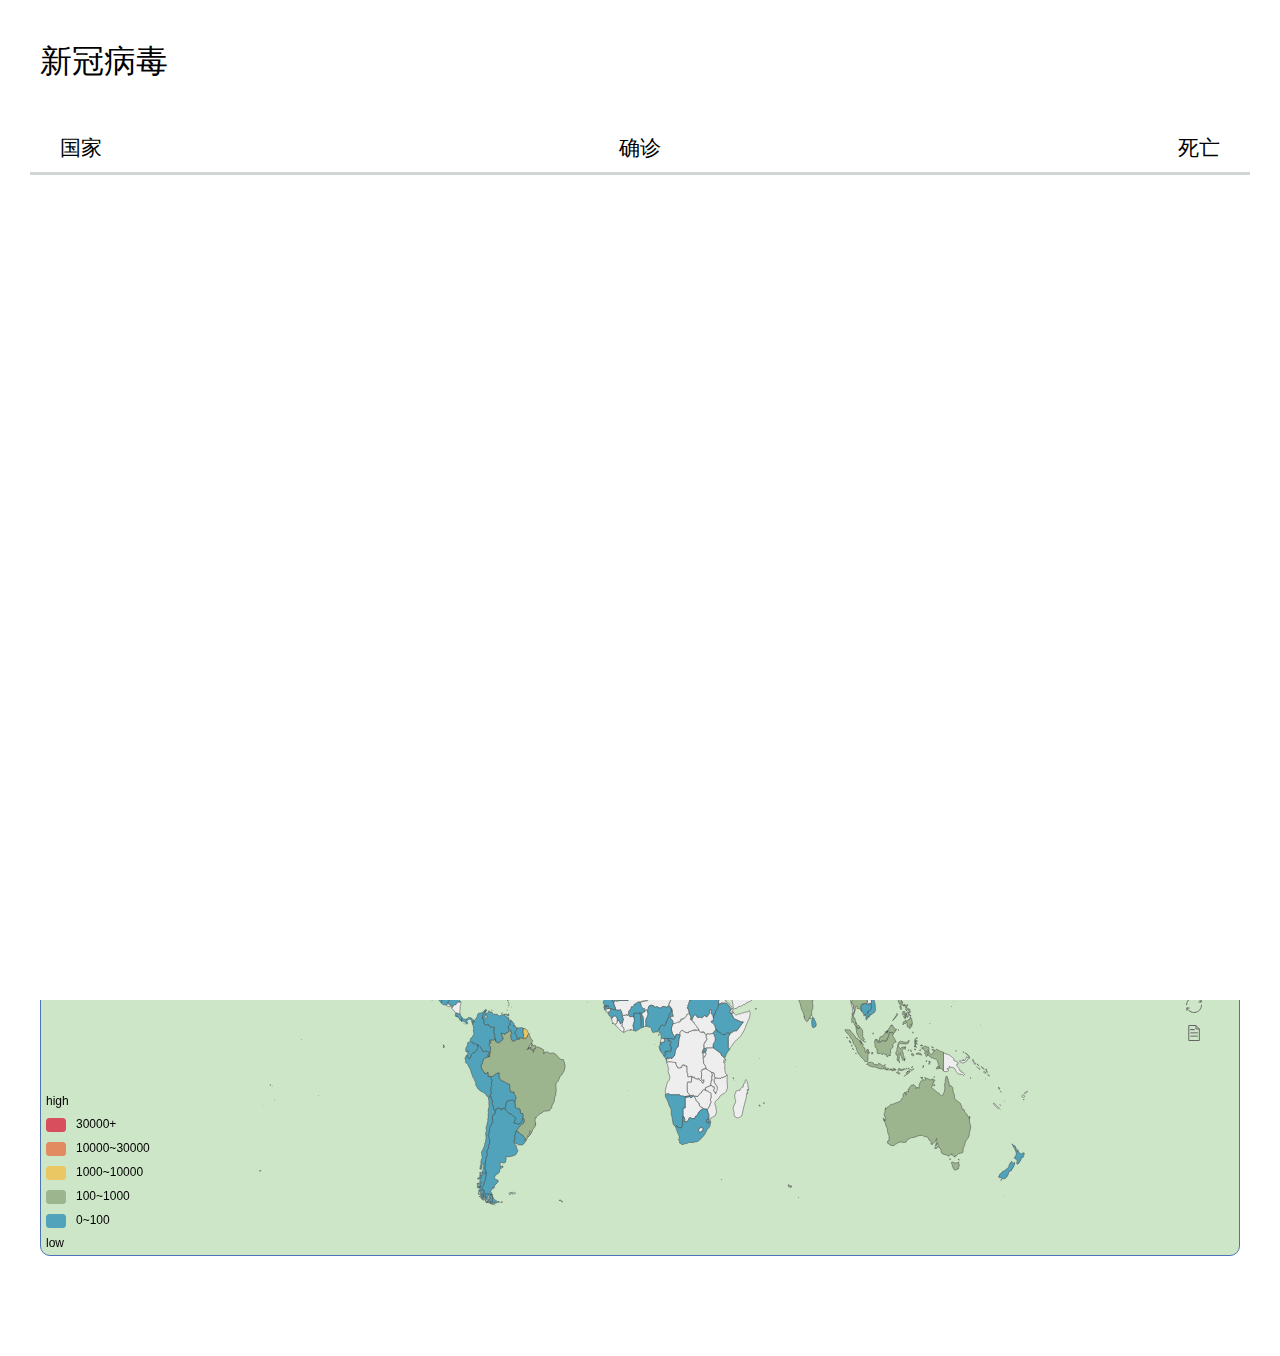
==== commit a2b16dee: "web_update" ====
--- a/web/index.html
+++ b/web/index.html
@@ -3,8 +3,9 @@
 <head>
     <meta charset="UTF-8">
     <title>2019-nCov</title>
-    <script src="index.js"></script>
-    <link rel="stylesheet" href="index.css">
+    <script src="js/index.js"></script>
+    <link rel="stylesheet" href="css/index.css">
+    <script src="https://apps.bdimg.com/libs/jquery/2.1.4/jquery.min.js"></script>
 </head>
 <body>
     <main>
@@ -956,5 +957,13 @@
             </html>
         </div>
     </main>
+    <div class="world">
+        <p class="world_title">新冠病毒</p>
+        <div class="flex">
+            <p>国家</p>
+            <p>确诊</p>
+            <p>死亡</p>
+        </div>
+    </div>
 </body>
 </html>--- a/web/css/index.css
+++ b/web/css/index.css
@@ -0,0 +1,79 @@
+.total{
+    border-radius: 10px;
+    border: 1px solid #4e72b8;
+    background: #cde6c7;
+    position: relative;
+    margin:0 0 100px;
+}
+main{
+  margin:40px;
+}
+body{
+  margin: 0;
+}
+.p-rem{
+  margin: 0 0 1rem 0;
+}
+
+.grid{
+  display:grid;
+  grid-template-columns: repeat(12, minmax(0px, 1fr));
+  grid-column-gap: 1.5rem;
+  grid-row-gap: 1.5rem;
+  text-align: center;
+  font-size:2.2rem;
+}
+
+.col-3{
+  grid-column: span 4;
+}
+
+.col-1{
+  grid-column: span 12;
+}
+
+.detail{
+  font-size: 3rem;
+  position: absolute;
+  right:20px;
+  top:20px;
+}
+
+.China{
+  font-size: 3rem;
+  position: absolute;
+  left:20px;
+  top:20px;
+}
+
+.html{
+  grid-column: span 12;
+}
+
+.world{
+  position: absolute;
+  top: 0;
+  width: 100%;
+  height: 1000px;
+  background: white;
+}
+
+.world_title{
+  margin: 20px;
+  padding: 20px;
+  font-size: 2rem;
+}
+
+.flex{
+  display:flex;
+  align-items: center;
+  justify-content: space-between;
+  margin: 30px;
+  padding: 0 30px 10px 30px;
+  border-bottom: 3px solid #d3d7d4;
+}
+
+.flex p{
+  margin: 0;
+  font-size: 1.3rem;
+}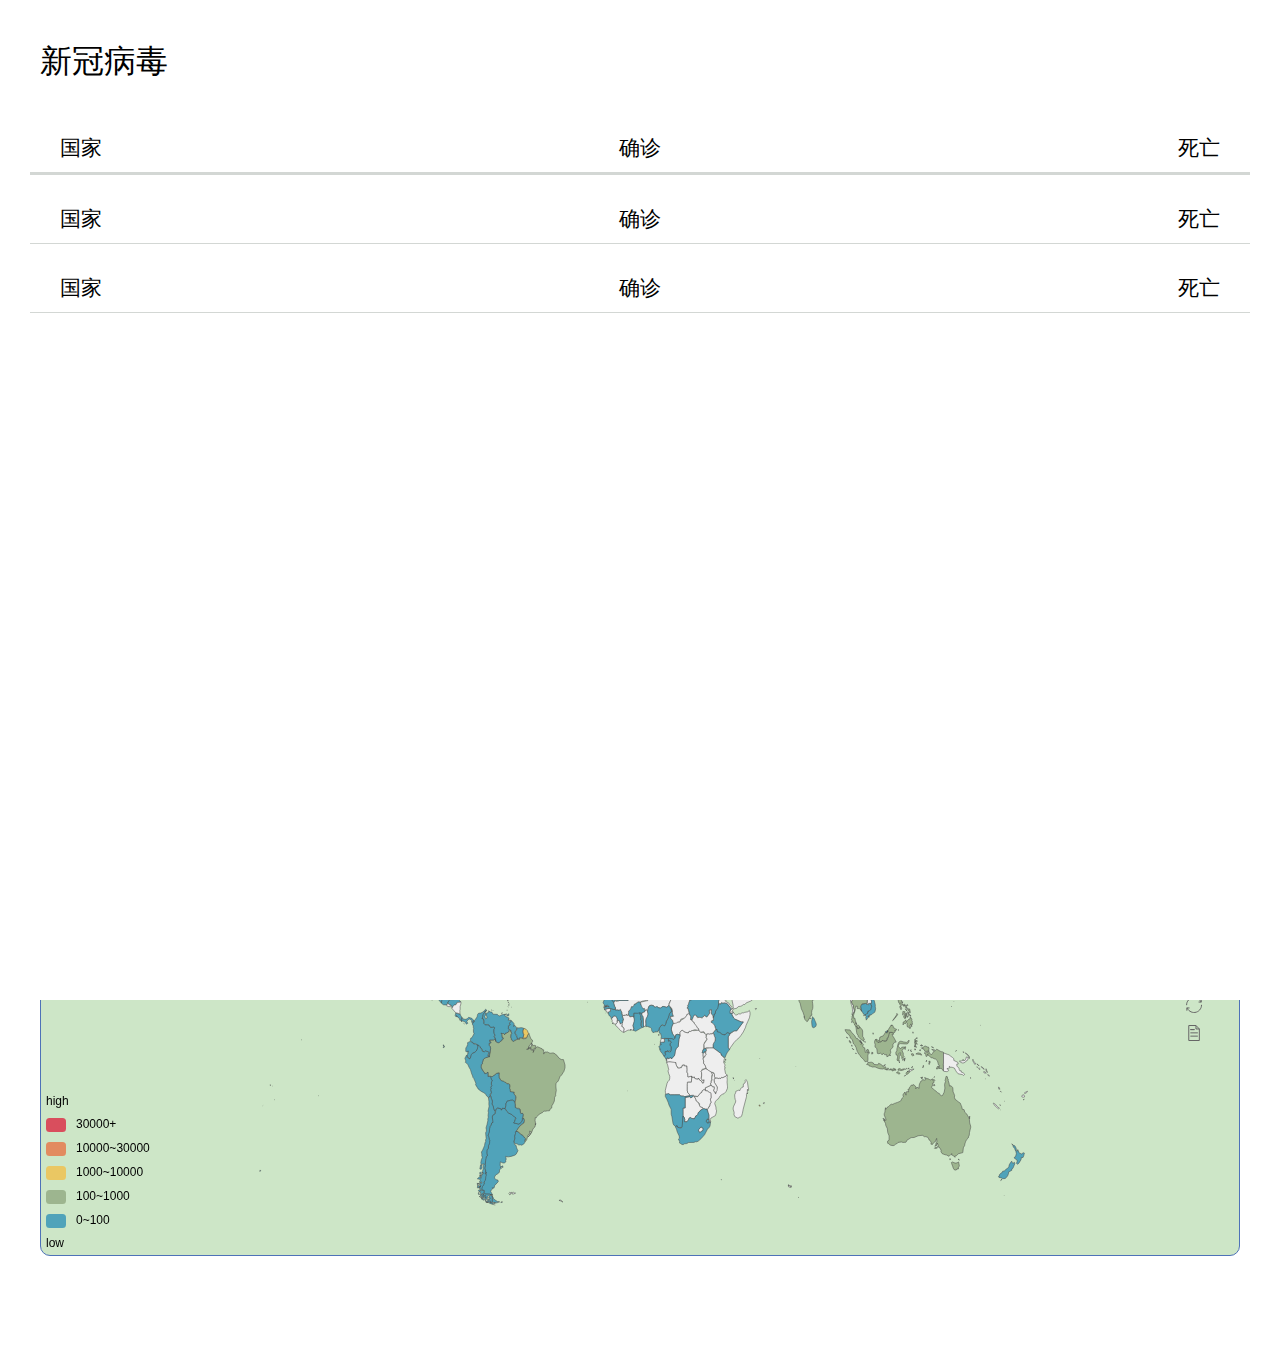
==== commit 88a31851: "sync" ====
--- a/web/index.html
+++ b/web/index.html
@@ -959,6 +959,16 @@
     </main>
     <div class="world">
         <p class="world_title">新冠病毒</p>
+        <div class="flex flex_title">
+            <p>国家</p>
+            <p>确诊</p>
+            <p>死亡</p>
+        </div>
+        <div class="flex">
+            <p>国家</p>
+            <p>确诊</p>
+            <p>死亡</p>
+        </div>
         <div class="flex">
             <p>国家</p>
             <p>确诊</p>
--- a/web/css/index.css
+++ b/web/css/index.css
@@ -70,10 +70,14 @@
   justify-content: space-between;
   margin: 30px;
   padding: 0 30px 10px 30px;
-  border-bottom: 3px solid #d3d7d4;
+  border-bottom: 1px solid #d3d7d4;
+}
+
+.flex_title{
+  border-bottom: 3px solid #d3d7d4!important;
 }
 
 .flex p{
   margin: 0;
   font-size: 1.3rem;
-}+}
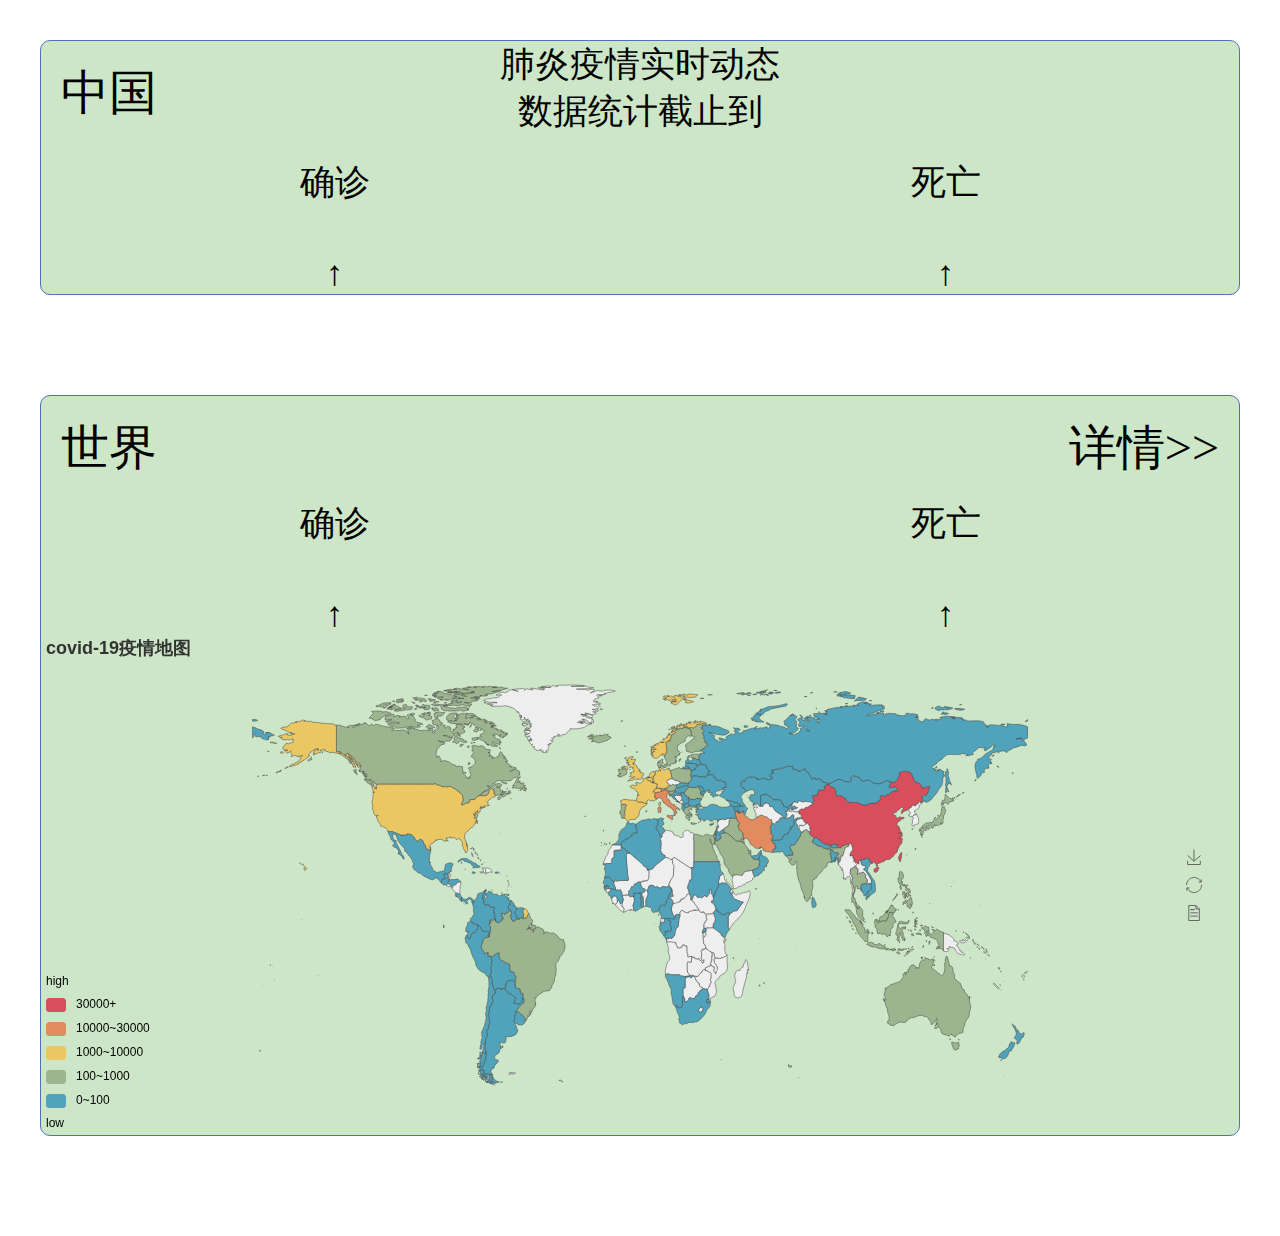
==== commit 4ec3ab3e: "web1.0" ====
--- a/web/index.html
+++ b/web/index.html
@@ -3,40 +3,33 @@
 <head>
     <meta charset="UTF-8">
     <title>2019-nCov</title>
+    <script src="https://apps.bdimg.com/libs/jquery/2.1.4/jquery.min.js"></script>
     <script src="js/index.js"></script>
     <link rel="stylesheet" href="css/index.css">
-    <script src="https://apps.bdimg.com/libs/jquery/2.1.4/jquery.min.js"></script>
 </head>
 <body>
     <main>
         <div class="total grid">
                 <div class="col-3 China">中国</div>
-                <div class="col-1">肺炎疫情实时动态<br>数据统计截止到<br>xxxx-xx-xx xx:xx</div>
-                <div class="col-3 detail">详情>></div>
-                <div class="col-3">确诊</div>
-                <div class="col-3">治愈</div>
-                <div class="col-3">死亡</div>
-                <div class="col-3">xx</div>
-                <div class="col-3">xxxx</div>
-                <div class="col-3">xx</div>
-                <div class="col-3">xx</div>
-                <div class="col-3">xxxx</div>
-                <div class="col-3">xx</div>
+                <div class="col-1" id="time">肺炎疫情实时动态<br>数据统计截止到<br></div>
+                <div class="col-2">确诊</div>
+                <div class="col-2">死亡</div>
+                <div class="col-2" id="q1"></div>
+                <div class="col-2" id="q2"></div>
+                <div class="col-2" id="q3">&#8593</div>
+                <div class="col-2" id="q4">&#8593</div>
         </div>
         <div class="total">
             <div class="grid">
             <div class="col-3 China">世界</div>
             <div class="col-1"><br><br></div>
-            <div class="col-3 detail">详情>></div>
-            <div class="col-3">确诊</div>
-            <div class="col-3">治愈</div>   
-            <div class="col-3">死亡</div>
-            <div class="col-3">xx</div>
-            <div class="col-3">xxxx</div>
-            <div class="col-3">xx</div>
-            <div class="col-3">xx</div>
-            <div class="col-3">xxxx</div>
-            <div class="col-3">xx</div>
+            <div class="col-3 detail" onclick="world()">详情>></div>
+            <div class="col-2">确诊</div>
+            <div class="col-2">死亡</div>
+            <div class="col-2" id="w1"></div>
+            <div class="col-2" id="w2"></div>
+            <div class="col-2" id="w3">&#8593</div>
+            <div class="col-2" id="w4">&#8593</div>
             </div>
             <html class="html">
             <head>
@@ -958,18 +951,8 @@
         </div>
     </main>
     <div class="world">
-        <p class="world_title">新冠病毒</p>
+        <p class="world_title" onclick="world()">新冠病毒 <</p>
         <div class="flex flex_title">
-            <p>国家</p>
-            <p>确诊</p>
-            <p>死亡</p>
-        </div>
-        <div class="flex">
-            <p>国家</p>
-            <p>确诊</p>
-            <p>死亡</p>
-        </div>
-        <div class="flex">
             <p>国家</p>
             <p>确诊</p>
             <p>死亡</p>
--- a/web/css/index.css
+++ b/web/css/index.css
@@ -37,6 +37,7 @@
   position: absolute;
   right:20px;
   top:20px;
+  cursor: pointer;
 }
 
 .China{
@@ -51,17 +52,36 @@
 }
 
 .world{
-  position: absolute;
+  position: fixed;
   top: 0;
   width: 100%;
-  height: 1000px;
   background: white;
+  right:-17px;
+  height:100%;
+  z-index: 50;
+  overflow-y: auto;
+  transform: translateX(100%);
 }
 
+.china{
+  position: fixed;
+  top: 0;
+  width: 100%;
+  background: white;
+  right:-17px;
+  height:100%;
+  z-index: 50;
+  overflow-y: auto;
+  transform: translateX(100%);
+}
+.col-2{
+  grid-column: span 6;
+}
 .world_title{
   margin: 20px;
   padding: 20px;
   font-size: 2rem;
+  cursor: pointer;
 }
 
 .flex{
@@ -81,3 +101,31 @@
   margin: 0;
   font-size: 1.3rem;
 }
+
+.relative{
+  justify-content: center;
+  display:flex;
+  position: relative;  
+  margin: 30px;
+  padding: 0 30px 10px 30px;
+  border-bottom: 1px solid #d3d7d4;
+}
+
+.relative p{
+  margin: 0;
+  font-size: 1.3rem;
+}
+
+.left{
+  position: absolute;
+  left: 30px;
+}
+
+.mid{
+  margin: 0 auto;
+}
+
+.right{
+  position: absolute;
+  right: 30px;
+}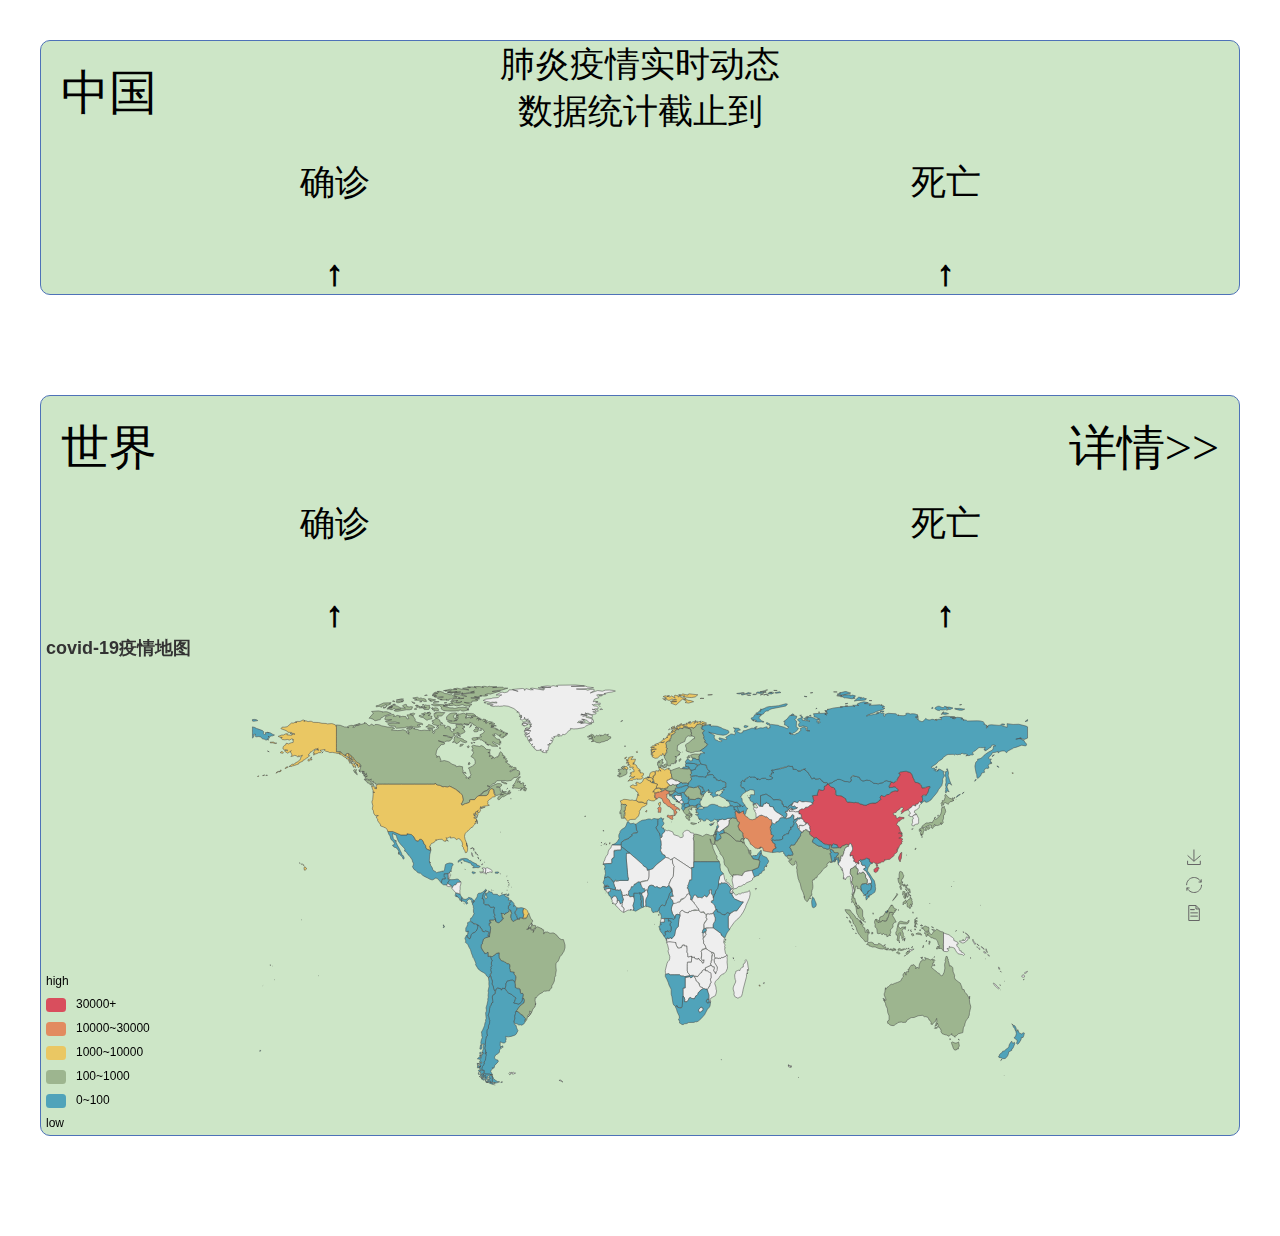
==== commit 7b263b28: "web_fix" ====
--- a/web/index.html
+++ b/web/index.html
@@ -14,10 +14,10 @@
                 <div class="col-1" id="time">肺炎疫情实时动态<br>数据统计截止到<br></div>
                 <div class="col-2">确诊</div>
                 <div class="col-2">死亡</div>
-                <div class="col-2" id="q1"></div>
-                <div class="col-2" id="q2"></div>
-                <div class="col-2" id="q3">&#8593</div>
-                <div class="col-2" id="q4">&#8593</div>
+                <div class="col-2 weigh" id="q1"></div>
+                <div class="col-2 weigh" id="q2"></div>
+                <div class="col-2 weigh" id="q3">&#8593</div>
+                <div class="col-2 weigh" id="q4">&#8593</div>
         </div>
         <div class="total">
             <div class="grid">
@@ -26,10 +26,10 @@
             <div class="col-3 detail" onclick="world()">详情>></div>
             <div class="col-2">确诊</div>
             <div class="col-2">死亡</div>
-            <div class="col-2" id="w1"></div>
-            <div class="col-2" id="w2"></div>
-            <div class="col-2" id="w3">&#8593</div>
-            <div class="col-2" id="w4">&#8593</div>
+            <div class="col-2 weigh" id="w1"></div>
+            <div class="col-2 weigh" id="w2"></div>
+            <div class="col-2 weigh" id="w3">&#8593</div>
+            <div class="col-2 weigh" id="w4">&#8593</div>
             </div>
             <html class="html">
             <head>
--- a/web/css/index.css
+++ b/web/css/index.css
@@ -31,7 +31,9 @@
 .col-1{
   grid-column: span 12;
 }
-
+.weigh{
+  font-weight: 1000;
+}
 .detail{
   font-size: 3rem;
   position: absolute;
